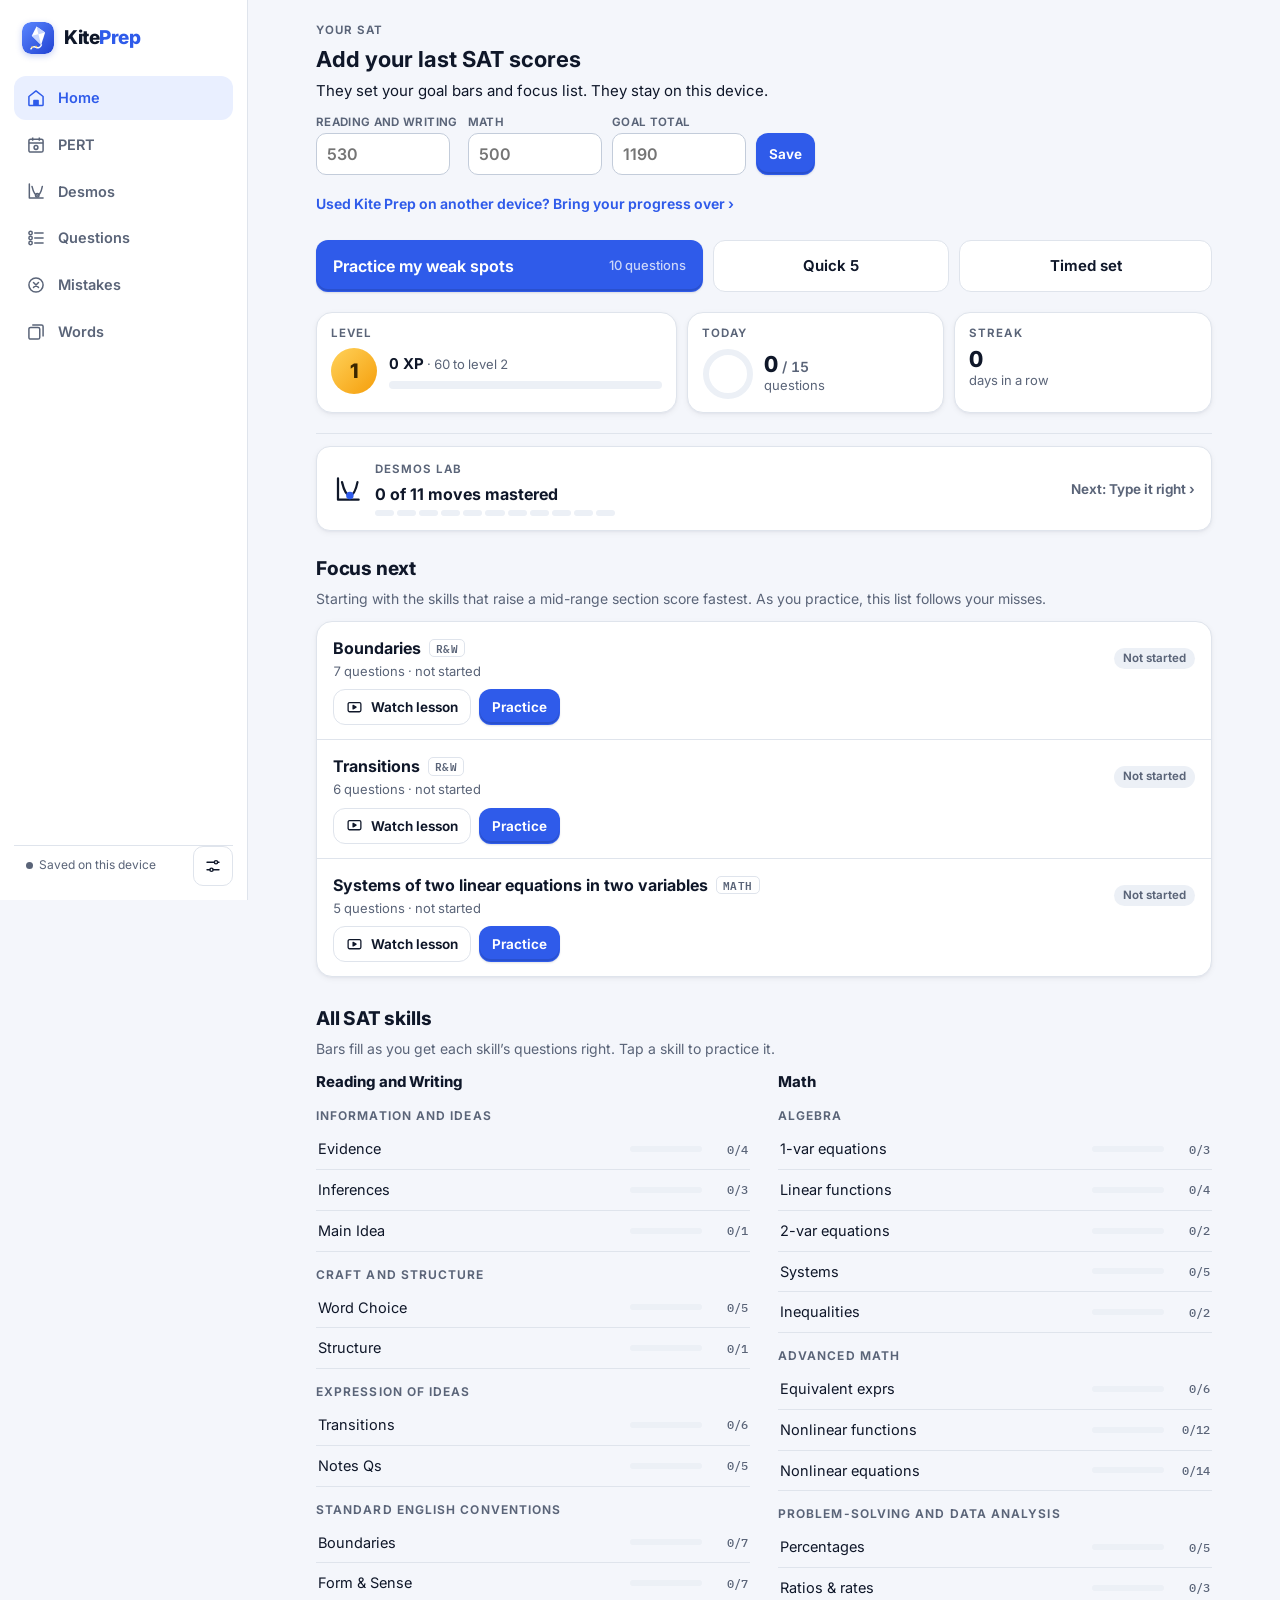
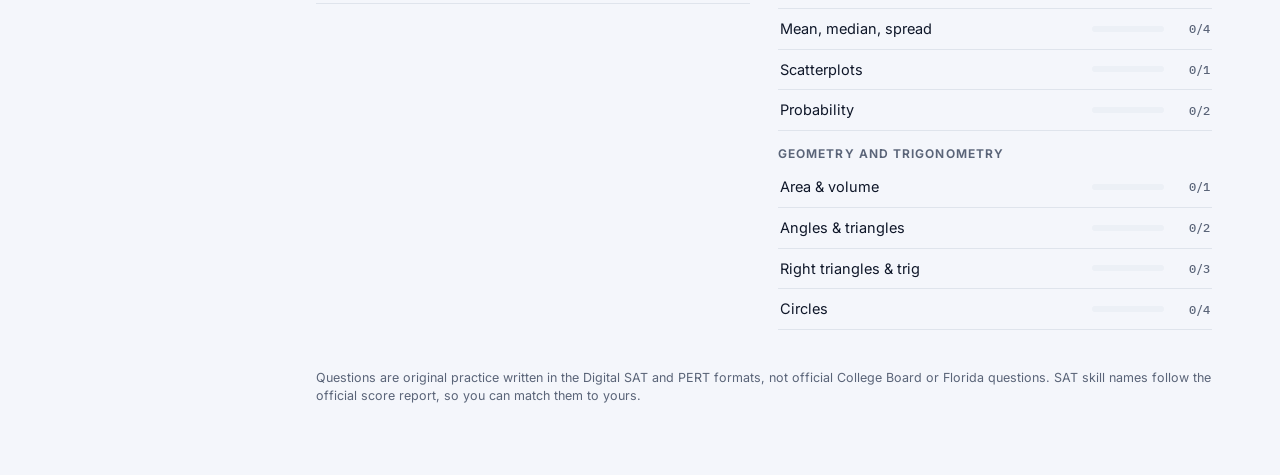
==== index.html @ 5e6be207 "Add Kite Prep phone app Installable web app (PWA) for SAT and PERT practice: Bluebook-style question" ====
<!doctype html>
<html lang="en">
<head>
<meta charset="utf-8">
<meta name="viewport" content="width=device-width, initial-scale=1, viewport-fit=cover">
<meta name="description" content="SAT and PERT practice with a Desmos Lab, animated math videos, and Bluebook-style questions.">
<meta name="theme-color" content="#FFFFFF" media="(prefers-color-scheme: light)">
<meta name="theme-color" content="#131A2B" media="(prefers-color-scheme: dark)">
<meta name="apple-mobile-web-app-capable" content="yes">
<meta name="mobile-web-app-capable" content="yes">
<meta name="apple-mobile-web-app-status-bar-style" content="default">
<meta name="apple-mobile-web-app-title" content="Kite Prep">
<meta name="application-name" content="Kite Prep">
<link rel="manifest" href="manifest.webmanifest">
<link rel="icon" href="icons/favicon.svg" type="image/svg+xml">
<link rel="icon" href="icons/icon-192.png" sizes="192x192" type="image/png">
<link rel="apple-touch-icon" href="icons/apple-touch-icon.png">
<title>Kite Prep</title>
<link rel="preconnect" href="https://fonts.googleapis.com">
<link rel="preconnect" href="https://fonts.gstatic.com" crossorigin>
<link rel="stylesheet" href="https://fonts.googleapis.com/css2?family=Inter:wght@400..800&family=IBM+Plex+Mono:wght@400;500;600&family=Source+Serif+4:ital,opsz,wght@0,8..60,400..700;1,8..60,400..600&display=swap">
<style>
/* Layout: one column under a sticky bar; tabs dock to the bottom on phones and move into the bar on wide screens.
   Practice opens as a focused sheet; on wide screens reading passages split passage | question like the real tests.
   Motion: anything inside a .play container animates once, in document order (JS numbers the pieces). */
:root{
  --bg:#F4F6FB; --surface:#FFFFFF; --sunken:#ECF0F6; --ink:#0F1729; --muted:#5A6478; --rule:#DFE4EC;
  --brand:#2F5BEA; --brand-2:#1F44C9; --brand-soft:#E9EFFF; --brand-ink:#FFFFFF; --edge:#C3CCDA;
  --pencil:#2F5BEA; --pencil-soft:#E9EFFF; --pencil-ink:#1F44C9;
  --btn:#2F5BEA; --btn-ink:#FFFFFF; --mark:#2F5BEA; --mark-ink:#FFFFFF;
  --good:#12805A; --good-soft:#E1F4EC; --bad:#C2382F; --bad-soft:#FCE8E6; --warn:#A35F00; --warn-soft:#FCF0DA;
  --focus:#2F5BEA; --scrim:rgba(10,15,30,.46); --on-bad:#FFFFFF;
  --hi:#FFE27A; --ca:#2F5BEA; --cb:#A23BC4; --shadow:rgba(16,24,40,.08); --card-sh:0 1px 2px rgba(16,24,40,.04),0 2px 6px rgba(16,24,40,.05);
  --f-ui:'Inter', system-ui, -apple-system, 'Segoe UI', Roboto, sans-serif;
  --f-read:'Source Serif 4', Georgia, 'Times New Roman', serif;
  --f-mono:'IBM Plex Mono', ui-monospace, SFMono-Regular, Menlo, Consolas, monospace;
  --r:10px; --rs:1; --gap:.42s; --lead:.15s;
}
@media (prefers-color-scheme: dark){ :root:not([data-theme="light"]){
  --bg:#0B1020; --surface:#131A2B; --sunken:#1B2337; --ink:#E9EDF6; --muted:#9AA4BA; --rule:#28324A;
  --brand:#7092FF; --brand-2:#9DB4FF; --brand-soft:#1C2850; --brand-ink:#0B1020; --edge:#3A4663;
  --pencil:#7092FF; --pencil-soft:#1C2850; --pencil-ink:#A9BDFF;
  --btn:#7092FF; --btn-ink:#0B1020; --mark:#7092FF; --mark-ink:#0B1020;
  --good:#3FC48E; --good-soft:#11291F; --bad:#F2766D; --bad-soft:#3A1A1A; --warn:#EBB04E; --warn-soft:#32260F;
  --focus:#9DB4FF; --scrim:rgba(0,0,0,.6); --on-bad:#0B1020;
  --hi:#5B4A12; --ca:#7092FF; --cb:#D99BF0; --shadow:rgba(0,0,0,.35); --card-sh:0 1px 2px rgba(0,0,0,.3); color-scheme:dark } }
:root[data-theme="dark"]{
  --bg:#0B1020; --surface:#131A2B; --sunken:#1B2337; --ink:#E9EDF6; --muted:#9AA4BA; --rule:#28324A;
  --brand:#7092FF; --brand-2:#9DB4FF; --brand-soft:#1C2850; --brand-ink:#0B1020; --edge:#3A4663;
  --pencil:#7092FF; --pencil-soft:#1C2850; --pencil-ink:#A9BDFF;
  --btn:#7092FF; --btn-ink:#0B1020; --mark:#7092FF; --mark-ink:#0B1020;
  --good:#3FC48E; --good-soft:#11291F; --bad:#F2766D; --bad-soft:#3A1A1A; --warn:#EBB04E; --warn-soft:#32260F;
  --focus:#9DB4FF; --scrim:rgba(0,0,0,.6); --on-bad:#0B1020;
  --hi:#5B4A12; --ca:#7092FF; --cb:#D99BF0; --shadow:rgba(0,0,0,.35); --card-sh:0 1px 2px rgba(0,0,0,.3); color-scheme:dark }
:root[data-size="lg"]{ --rs:1.14 }

*{box-sizing:border-box}
body{margin:0;background:var(--bg);color:var(--ink);font-family:var(--f-ui);font-size:15px;line-height:1.5;-webkit-font-smoothing:antialiased}
body::before{content:"";position:fixed;inset:0 0 auto;height:env(safe-area-inset-top,0px);z-index:40;background:var(--bg)}
body.prac::before{background:var(--surface)}
button,input,select{font:inherit;color:inherit}
a{color:inherit}
:focus-visible{outline:2px solid var(--focus);outline-offset:2px;border-radius:6px}
h1,h2,h3{text-wrap:balance;margin:0}
h3.sm{font-size:15px;font-weight:750;margin-bottom:6px}
.wrap{max-width:46rem;margin:0 auto;padding-left:max(16px,env(safe-area-inset-left,0px));padding-right:max(16px,env(safe-area-inset-right,0px))}
@media (min-width:860px){.wrap{max-width:58rem}}
.wrap.wide{max-width:72rem}
.eyebrow{font-size:11.5px;letter-spacing:.09em;text-transform:uppercase;color:var(--muted);font-weight:650}
.muted{color:var(--muted)}
.mono{font-family:var(--f-mono)}

/* ---------- motion system */
@keyframes rise{from{opacity:0;transform:translateY(10px)}}
@keyframes sweep{from{background-size:0% 62%}}
@keyframes uline{from{background-size:0% 3px}}
@keyframes dimout{from{opacity:1}}
@keyframes drawx{from{transform:scaleX(0)}}
@keyframes pop{0%{opacity:0;transform:scale(.3)}70%{opacity:1;transform:scale(1.12)}100%{transform:scale(1)}}
@keyframes draw{from{stroke-dashoffset:1}}
@keyframes fadein{from{opacity:0}}
@keyframes slideR{from{opacity:0;transform:translateX(28px)}}
@keyframes slideL{from{opacity:0;transform:translateX(-28px)}}
@keyframes shake{0%,100%{transform:none}20%{transform:translateX(-7px)}40%{transform:translateX(6px)}60%{transform:translateX(-4px)}80%{transform:translateX(3px)}}
@keyframes fly{0%{opacity:1;transform:rotate(var(--a)) translateX(4px) scale(1)}100%{opacity:0;transform:rotate(var(--a)) translateX(var(--d)) scale(.4)}}
@keyframes floatup{0%{opacity:0;transform:translateY(6px)}20%{opacity:1}100%{opacity:0;transform:translateY(-34px)}}
@keyframes pulse{0%,100%{box-shadow:0 0 0 0 var(--pencil)}50%{box-shadow:0 0 0 4px transparent}}
@keyframes breathe{0%,100%{transform:scale(.62)}50%{transform:scale(1)}}
@keyframes inout{0%,45%{opacity:1}50%,95%{opacity:0}100%{opacity:1}}
@keyframes outin{0%,45%{opacity:0}50%,95%{opacity:1}100%{opacity:0}}
@keyframes ringfill{from{stroke-dashoffset:var(--full)}}
@keyframes barfill{from{transform:scaleX(0)}}
.play .a{animation-duration:.5s;animation-fill-mode:both;animation-timing-function:cubic-bezier(.2,.8,.2,1);animation-delay:calc(var(--i,0) * var(--gap) + var(--lead))}
.play :is(mark,.cap b).a{animation-name:sweep;animation-duration:.55s}
.play :is(.k,.ln,.eql,.cap,.ann,.chip,.arr).a{animation-name:rise}
.play s.a{animation-name:dimout}
.play s.a::after{animation:drawx .4s cubic-bezier(.4,0,.2,1) both;animation-delay:inherit}
.play :is(ins,.pop,.bx,.bo).a{animation-name:pop;animation-timing-function:cubic-bezier(.2,1.4,.4,1)}
.play :is(.ua,.ub).a{animation-name:uline}
.play :is(.ua,.ub).a::after{animation:fadein .35s both;animation-delay:calc(var(--i,0) * var(--gap) + var(--lead) + .35s)}
.play .draw.a{animation-name:draw;animation-duration:.9s;animation-timing-function:ease-in-out}
:root[data-motion="off"] *, :root[data-motion="off"] *::before, :root[data-motion="off"] *::after{animation:none!important;transition:none!important}
@media (prefers-reduced-motion: reduce){:root:not([data-motion="on"]) *, :root:not([data-motion="on"]) *::before, :root:not([data-motion="on"]) *::after{animation:none!important;transition:none!important}}

/* ---------- animated marks (static = final state) */
mark{color:inherit;background:linear-gradient(var(--hi),var(--hi)) 0 85%/100% 62% no-repeat;padding:0 .08em;border-radius:2px}
.cap b{font-weight:650;background:linear-gradient(var(--hi),var(--hi)) 0 85%/100% 62% no-repeat}
s{text-decoration:none;position:relative;opacity:.5;display:inline-block}
s::after{content:"";position:absolute;left:-2px;right:-2px;top:52%;height:2.5px;background:var(--bad);border-radius:2px;transform-origin:left center}
ins{text-decoration:none;display:inline-block;background:var(--pencil-soft);color:var(--pencil-ink);border-radius:5px;padding:0 .18em;font-weight:650}
.ua,.ub{position:relative;background:linear-gradient(var(--ca),var(--ca)) 0 100%/100% 3px no-repeat;padding-bottom:2px}
.ub{background-image:linear-gradient(var(--cb),var(--cb))}
.ua[data-l]::after,.ub[data-l]::after{content:attr(data-l);position:absolute;left:0;top:100%;margin-top:4px;font:650 10.5px/1 var(--f-ui);letter-spacing:.06em;text-transform:uppercase;color:var(--ca);white-space:nowrap}
.ub[data-l]::after{color:var(--cb)}
.bx,.bo{display:inline-flex;align-items:center;gap:6px;padding:4px 11px;border-radius:999px;font:650 13.5px/1.2 var(--f-ui);background:var(--bad-soft);color:var(--bad)}
.bo{background:var(--good-soft);color:var(--good)}
.bx::before{content:"\2715";font-size:11px}
.bo::before{content:"\2713";font-size:12px}
.chip{display:inline-flex;align-items:center;padding:6px 12px;border-radius:999px;border:1.5px solid var(--rule);background:var(--surface);font:650 14px/1.2 var(--f-ui)}
.chip.hot{background:var(--pencil);border-color:var(--pencil);color:#15171C}
.arr{display:inline-block;color:var(--muted);font-weight:700}
.k{display:block}
span.k{display:inline-block}
.pop{transform-box:fill-box;transform-origin:center}
.draw{stroke-dasharray:1;stroke-dashoffset:0;fill:none}

/* ---------- bar + tabs */
.bar{position:sticky;top:env(safe-area-inset-top,0px);z-index:20;background:var(--bg);border-bottom:1px solid var(--rule)}
.bar .wrap{display:flex;align-items:center;gap:10px;height:56px}
.brand{display:flex;align-items:center;gap:9px;background:none;border:0;padding:0;cursor:pointer;font-weight:750;font-stretch:115%;font-size:16.5px;letter-spacing:-.01em;white-space:nowrap}
.brand svg{width:30px;height:16px;flex:0 0 auto}
.sync{margin-left:auto;display:flex;align-items:center;gap:6px;font-size:12px;color:var(--muted);white-space:nowrap;min-width:0;overflow:hidden;text-overflow:ellipsis}
.sync i{width:7px;height:7px;border-radius:50%;background:var(--muted);flex:0 0 auto}
.sync.db i{background:var(--good)}
@media (max-width:420px){.sync .sl{display:none}}
.gear{flex:0 0 auto}
.tabs{position:fixed;left:0;right:0;bottom:0;z-index:25;display:flex;background:var(--surface);border-top:1px solid var(--rule);
  padding:6px max(6px,env(safe-area-inset-right,0px)) calc(6px + env(safe-area-inset-bottom,0px)) max(6px,env(safe-area-inset-left,0px))}
.tab{flex:1;display:flex;flex-direction:column;align-items:center;gap:2px;background:none;border:0;padding:6px 2px;border-radius:9px;font-size:11px;font-weight:650;color:var(--muted);cursor:pointer;position:relative;min-width:0}
.tab svg{width:22px;height:22px}
.tab[aria-current="page"]{color:var(--ink)}
.tab[aria-current="page"] .hl{fill:var(--pencil);stroke:var(--pencil)}
.badge{position:absolute;top:1px;left:calc(50% + 5px);min-width:18px;height:18px;padding:0 5px;border-radius:9px;background:var(--bad);color:var(--on-bad);font:600 11px/18px var(--f-mono);text-align:center}
.badge.p{background:var(--pencil);color:#15171C}
main{padding-bottom:calc(92px + env(safe-area-inset-bottom,0px))}
main.fresh{animation:fadein .25s ease-out}
@media (min-width:900px){
  .tabs{position:static;background:none;border:0;padding:0;margin-left:18px;gap:2px}
  .tab{flex:0 0 auto;flex-direction:row;font-size:14px;padding:7px 11px;gap:7px}
  .tab svg{width:18px;height:18px}
  .tab[aria-current="page"]{background:var(--sunken)}
  .badge{position:static;margin-left:2px}
  main{padding-bottom:56px}
}

/* ---------- buttons, pills */
.btn{display:inline-flex;align-items:center;justify-content:center;gap:8px;min-height:44px;padding:10px 16px;border-radius:var(--r);border:1px solid var(--rule);background:var(--surface);color:var(--ink);font-weight:650;cursor:pointer;text-decoration:none;white-space:nowrap;transition:transform .12s}
.btn:active:not(:disabled){transform:scale(.97)}
.btn.primary{background:var(--btn);color:var(--btn-ink);border-color:transparent}
.btn.ghost{background:transparent}
.btn.small{min-height:36px;padding:6px 12px;font-size:13.5px}
.btn:disabled{opacity:.45;cursor:not-allowed}
.btn .sub{font-weight:500;opacity:.75;font-size:13px}
.btn svg{width:17px;height:17px}
.linkbtn{background:none;border:0;padding:4px 0;color:var(--ink);text-decoration:underline;text-underline-offset:3px;cursor:pointer;font-weight:600;font-size:13.5px}
.pill{display:inline-flex;align-items:center;font-size:11.5px;font-weight:650;padding:2px 9px;border-radius:999px;white-space:nowrap;background:var(--sunken);color:var(--muted)}
.pill.good{background:var(--good-soft);color:var(--good)}
.pill.warn{background:var(--warn-soft);color:var(--warn)}
.pill.bad{background:var(--bad-soft);color:var(--bad)}
.pill.ai{background:var(--pencil-soft);color:var(--pencil-ink)}
.sec{font:600 10.5px/1 var(--f-mono);letter-spacing:.04em;padding:3px 6px;border-radius:5px;border:1px solid var(--rule);color:var(--muted);white-space:nowrap}
.lvm{display:inline-flex;gap:2px;align-items:flex-end;height:12px}
.lvm i{display:block;width:4px;border-radius:1px;background:var(--rule)}
.lvm i:nth-child(1){height:5px}.lvm i:nth-child(2){height:8px}.lvm i:nth-child(3){height:12px}
.lvm.E i:nth-child(1),.lvm.M i:nth-child(-n+2),.lvm.H i{background:var(--ink)}
.iconbtn{display:inline-flex;align-items:center;justify-content:center;gap:6px;min-width:40px;min-height:40px;padding:6px 10px;border-radius:9px;border:1px solid var(--rule);background:var(--surface);cursor:pointer;font-weight:650;font-size:13.5px;color:var(--ink)}
.iconbtn svg{width:18px;height:18px}
.iconbtn:disabled{opacity:.4;cursor:not-allowed}
.iconbtn[aria-pressed="true"]{background:var(--pencil-soft);border-color:var(--pencil);color:var(--pencil-ink)}

/* ---------- home */
.pbanner{display:grid;grid-template-columns:minmax(0,1fr) auto;gap:2px 14px;align-items:center;width:100%;margin-top:16px;padding:14px 16px;border-radius:14px;border:0;background:var(--ink);color:var(--bg);text-align:left;cursor:pointer}
.pbanner .pb-k{font-size:12px;letter-spacing:.07em;text-transform:uppercase;font-weight:650;opacity:.8}
.pbanner .pb-t{font-size:22px;font-weight:800;font-stretch:118%;letter-spacing:-.01em}
.pbanner .pb-go{grid-row:1 / span 2;grid-column:2;background:var(--pencil);color:#15171C;border-radius:10px;padding:10px 14px;font-weight:700;white-space:nowrap}
@media (max-width:420px){.pbanner .pb-go{padding:8px 10px;font-size:13.5px}}
.hero{display:grid;grid-template-columns:auto 1fr;gap:18px 32px;align-items:end;padding-block:22px 18px}
.big{font-size:68px;line-height:.86;font-weight:800;font-stretch:125%;letter-spacing:-.035em;font-variant-numeric:tabular-nums}
.goal{margin-top:8px;font-size:13.5px;color:var(--muted)}
.scales{display:grid;gap:12px;min-width:0}
.srow2{display:grid;grid-template-columns:minmax(0,1fr) auto;gap:4px 10px;align-items:baseline;font-size:13.5px}
.srow2 b{font-variant-numeric:tabular-nums;font-family:var(--f-mono);font-weight:600}
.track{grid-column:1 / -1;position:relative;height:10px;background:var(--sunken);border-radius:5px}
.track .fillbar{position:absolute;left:0;top:0;bottom:0;background:var(--ink);border-radius:5px;transform-origin:left}
.track .gt{position:absolute;top:-5px;bottom:-5px;width:3px;margin-left:-1.5px;background:var(--pencil);border-radius:2px}
.axis{grid-column:1 / -1;display:flex;justify-content:space-between;font:500 10.5px var(--f-mono);color:var(--muted)}
.legend{display:flex;gap:14px;font-size:12px;color:var(--muted);flex-wrap:wrap}
.legend span{display:inline-flex;align-items:center;gap:6px}
.legend i{display:inline-block;width:12px;height:6px;border-radius:3px;background:var(--ink)}
.legend i.g{width:3px;height:12px;background:var(--pencil)}
@media (max-width:600px){.hero{grid-template-columns:1fr}.big{font-size:60px}}
.cta{display:flex;gap:10px;flex-wrap:wrap;padding-block:4px 6px}
.cta .btn.primary{flex:1 1 15rem;min-height:52px;font-size:16px;justify-content:space-between}
.cta .btn:not(.primary){flex:1 1 auto;min-height:52px}
.prog{display:grid;grid-template-columns:1.4fr 1fr 1fr;gap:10px;margin-top:14px;padding-bottom:20px;border-bottom:1px solid var(--rule)}
@media (max-width:560px){.prog{grid-template-columns:1fr 1fr}.prog .lvcard{grid-column:1 / -1}}
.pcard{background:var(--surface);border:1px solid var(--rule);border-radius:14px;padding:12px 14px;min-width:0}
.pcard .eyebrow{display:block;margin-bottom:6px}
.lvrow{display:flex;align-items:center;gap:12px}
.lvbadge{width:46px;height:46px;border-radius:50%;background:var(--pencil);color:#15171C;display:grid;place-items:center;font:800 20px var(--f-ui);font-stretch:118%;flex:0 0 auto}
.lvbar{height:8px;border-radius:4px;background:var(--sunken);overflow:hidden;margin-top:6px}
.lvbar i{display:block;height:100%;background:var(--ink);border-radius:4px;transform-origin:left}
.lvbar.play i{animation:barfill .9s cubic-bezier(.2,.8,.2,1) both .1s}
.lvtxt{font-size:13px;color:var(--muted);font-variant-numeric:tabular-nums}
.lvtxt b{color:var(--ink);font-size:15px}
.ringrow{display:flex;align-items:center;gap:10px}
.ring{width:52px;height:52px;flex:0 0 auto;transform:rotate(-90deg)}
.ring circle{fill:none;stroke-width:6}
.ring .bgc{stroke:var(--sunken)}
.ring .fgc{stroke:var(--good);stroke-linecap:round}
.ring.play .fgc{animation:ringfill 1s cubic-bezier(.2,.8,.2,1) both .15s}
.bigsm{font-size:22px;font-weight:800;font-stretch:115%;font-variant-numeric:tabular-nums;line-height:1.05}
.section{padding-block:24px 4px}
.section > h2{font-size:19px;font-weight:750;font-stretch:110%;letter-spacing:-.01em;margin-bottom:4px}
.section > .lede{color:var(--muted);font-size:14px;margin:0 0 12px}
.focus{list-style:none;margin:0;padding:0;background:var(--surface);border:1px solid var(--rule);border-radius:14px}
.frow{display:grid;grid-template-columns:minmax(0,1fr) auto;gap:8px 12px;align-items:center;padding:14px 16px}
.frow + .frow{border-top:1px solid var(--rule)}
.fname{font-weight:700;font-size:16px;display:flex;align-items:center;gap:8px;flex-wrap:wrap}
.fsub{font-size:13px;color:var(--muted);margin-top:2px;font-variant-numeric:tabular-nums}
.fact{display:flex;gap:8px;grid-column:1 / -1}
.fact .btn{flex:1}
@media (min-width:600px){.fact{grid-column:auto}.fact .btn{flex:0 0 auto}}
.skillmap{display:grid;gap:22px;grid-template-columns:1fr}
@media (min-width:760px){.skillmap{grid-template-columns:1fr 1fr;gap:28px}}
.skillmap h3{font-size:12px;letter-spacing:.09em;text-transform:uppercase;color:var(--muted);font-weight:650;margin:14px 0 4px}
.skillmap h3:first-child{margin-top:0}
.skillmap h3.sm{font-size:15px;letter-spacing:0;text-transform:none;color:var(--ink);font-weight:750;margin-bottom:6px}
.sbtn{display:grid;grid-template-columns:minmax(0,1fr) 72px 36px;gap:10px;align-items:center;width:100%;background:none;border:0;border-bottom:1px solid var(--rule);padding:9px 2px;text-align:left;cursor:pointer;font-size:14.5px}
.sbtn:hover .sname{text-decoration:underline;text-underline-offset:3px}
.sname{min-width:0;overflow:hidden;text-overflow:ellipsis;white-space:nowrap}
.sbar{height:6px;border-radius:3px;background:var(--sunken);position:relative;overflow:hidden}
.sbar i{position:absolute;inset:0 auto 0 0;background:var(--muted);border-radius:3px}
.sbar.good i{background:var(--good)}.sbar.warn i{background:var(--warn)}.sbar.bad i{background:var(--bad)}
.snum{font:500 12px var(--f-mono);color:var(--muted);text-align:right}
.foot{color:var(--muted);font-size:12.5px;padding-block:22px 0}

/* ---------- PERT view */
.phero{padding-block:22px 8px;display:grid;gap:4px}
.phero .when{display:flex;align-items:baseline;gap:12px;flex-wrap:wrap}
.phero .day{font-size:48px;line-height:.95;font-weight:800;font-stretch:122%;letter-spacing:-.03em}
@media (max-width:420px){.phero .day{font-size:38px}}
.cd{display:inline-flex;align-items:center;gap:6px;padding:5px 12px;border-radius:999px;background:var(--pencil);color:#15171C;font-weight:750;font-size:15px}
.cd.play{animation:pop .5s cubic-bezier(.2,1.4,.4,1) both .1s}
.place{color:var(--muted);font-size:14.5px}
.alert{margin-top:12px;padding:11px 14px;border-radius:12px;background:var(--warn-soft);color:var(--ink);font-size:14px}
.alert b{color:var(--warn)}
.tcard{background:var(--surface);border:1px solid var(--rule);border-radius:14px;padding:6px 16px}
.trow{display:grid;grid-template-columns:5.5rem minmax(0,1fr);gap:4px 14px;padding:12px 0}
.trow + .trow{border-top:1px solid var(--rule)}
.trow h3{font-size:15px;font-weight:750}
.tgoal{font:700 22px/1 var(--f-ui);font-stretch:115%;margin-top:4px;font-variant-numeric:tabular-nums}
.tgoal small{font:500 12px var(--f-ui);color:var(--muted);display:block;margin-top:4px;font-stretch:100%}
.ptrack{position:relative;height:44px;margin:2px 0 0}
.ptrack .ln0{position:absolute;left:0;right:0;top:17px;height:6px;border-radius:3px;background:var(--sunken)}
.ptrack .tk{position:absolute;top:12px;width:2px;height:16px;margin-left:-1px;background:var(--muted)}
.ptrack .tk.goal{background:var(--pencil);width:4px;margin-left:-2px;top:8px;height:24px;border-radius:2px}
.ptrack .tl{position:absolute;top:30px;font:600 10.5px var(--f-mono);color:var(--muted);transform:translateX(-50%);white-space:nowrap}
.ptrack .tl.top{top:-6px;color:var(--ink);font-weight:700}
.ptrack .tl.end{transform:none}
.tnote{font-size:13.5px;color:var(--muted);margin:6px 0 0}
.tnote b{color:var(--ink)}
.starts{display:grid;grid-template-columns:repeat(2,minmax(0,1fr));gap:10px}
@media (min-width:700px){.starts{grid-template-columns:repeat(4,minmax(0,1fr))}}
.sbig{display:grid;gap:4px;align-content:start;text-align:left;padding:14px;border-radius:14px;border:1px solid var(--rule);background:var(--surface);cursor:pointer;min-height:96px;color:var(--ink)}
.sbig b{font-size:16px}
.sbig span{font-size:13px;color:var(--muted)}
.sbig.hot{background:var(--ink);color:var(--bg);border-color:var(--ink)}
.sbig.hot span{color:var(--bg);opacity:.75}
.sbig svg{width:22px;height:22px}
.facts{list-style:none;margin:0;padding:0;background:var(--surface);border:1px solid var(--rule);border-radius:14px}
.facts li{display:grid;grid-template-columns:6.2rem minmax(0,1fr);gap:4px 12px;padding:11px 16px;font-size:14.5px}
.facts li + li{border-top:1px solid var(--rule)}
.facts .fk{font-weight:700;font-size:13px;letter-spacing:.02em}
@media (max-width:460px){.facts li{grid-template-columns:1fr}}
.checks{list-style:none;margin:0;padding:0;display:grid;gap:8px}
.chk{display:flex;align-items:center;gap:12px;width:100%;padding:12px 14px;border-radius:12px;border:1px solid var(--rule);background:var(--surface);cursor:pointer;text-align:left;font-size:15px;color:var(--ink)}
.chk .bx2{width:24px;height:24px;border-radius:7px;border:2px solid var(--muted);display:grid;place-items:center;flex:0 0 auto;transition:background .15s,border-color .15s;font-weight:800}
.chk[aria-pressed="true"] .bx2{background:var(--good);border-color:var(--good);color:var(--surface)}
.chk[aria-pressed="true"] .ctx{color:var(--muted);text-decoration:line-through}
.chk.just .bx2{animation:pop .4s cubic-bezier(.2,1.4,.4,1)}
.srcs{font-size:12.5px;color:var(--muted);padding-top:14px}
.srcs a{color:var(--ink)}

/* ---------- bank / mistakes */
.ptitle{padding-block:22px 6px}
.ptitle h1{font-size:28px;font-weight:800;font-stretch:118%;letter-spacing:-.02em}
.ptitle p{margin:6px 0 0;color:var(--muted);font-size:14px}
.seg{display:inline-flex;background:var(--sunken);border-radius:10px;padding:3px;gap:2px;margin-top:12px;max-width:100%;overflow-x:auto}
.seg button{border:0;background:none;padding:7px 12px;border-radius:8px;font-weight:650;font-size:13.5px;color:var(--muted);cursor:pointer;white-space:nowrap}
.seg button[aria-pressed="true"]{background:var(--surface);color:var(--ink);box-shadow:0 1px 2px rgba(0,0,0,.08)}
.segrow{display:flex;gap:10px;flex-wrap:wrap;align-items:center}
.filters{display:grid;grid-template-columns:repeat(3,minmax(0,1fr));gap:8px;margin-top:12px}
@media (max-width:560px){.filters{grid-template-columns:1fr 1fr}.filters .f-skill{grid-column:1 / -1}}
.filters label{display:grid;gap:4px;font-size:11.5px;font-weight:650;color:var(--muted);letter-spacing:.04em;text-transform:uppercase;min-width:0}
.filters select{width:100%;min-height:42px;border:1px solid var(--rule);border-radius:var(--r);background:var(--surface);padding:8px 10px;font-size:14.5px;text-transform:none;letter-spacing:0;color:var(--ink);font-weight:500}
.listhead{display:flex;align-items:center;justify-content:space-between;gap:10px;padding-block:16px 8px;flex-wrap:wrap}
.listhead span{font-size:13.5px;color:var(--muted)}
.qlist{list-style:none;margin:0;padding:0;border-top:1px solid var(--rule)}
.qrow{display:grid;grid-template-columns:22px minmax(0,1fr) auto;gap:12px;align-items:center;width:100%;padding:12px 2px;border:0;border-bottom:1px solid var(--rule);background:none;text-align:left;cursor:pointer}
.qrow:hover .qname{text-decoration:underline;text-underline-offset:3px}
.qname{display:block;font-family:var(--f-read);font-size:15px;line-height:1.35;min-width:0;overflow:hidden;text-overflow:ellipsis;white-space:nowrap}
.qname .fr{font-size:.8em}
.qmeta{display:flex;gap:8px;align-items:center;font:500 11.5px var(--f-mono);color:var(--muted);margin-top:2px}
.qright{display:flex;gap:10px;align-items:center}
.st{width:20px;height:20px;border-radius:50%;border:1.5px solid var(--rule);display:grid;place-items:center;font-size:11px;font-weight:800}
.st.ok{background:var(--good);border-color:var(--good);color:var(--surface)}
.st.no{background:var(--bad);border-color:var(--bad);color:var(--surface)}
.flagdot{color:var(--pencil-ink)}
.mgroup{padding-block:18px 4px}
.mgroup header{display:flex;align-items:center;gap:10px;justify-content:space-between;flex-wrap:wrap;margin-bottom:8px}
.mgroup h2{font-size:17px;font-weight:750;display:flex;gap:8px;align-items:center;flex-wrap:wrap}
.mgroup .acts{display:flex;gap:8px;flex-wrap:wrap}
.empty{margin-top:22px;padding:28px 20px;border:1px dashed var(--rule);border-radius:14px;text-align:center;color:var(--muted)}
.empty b{display:block;color:var(--ink);font-size:17px;margin-bottom:6px}

/* ---------- words */
.wbar{display:flex;align-items:center;justify-content:space-between;gap:10px;flex-wrap:wrap;margin-top:12px}
.flash3d{perspective:1200px;margin-top:14px}
.flash3d.play{animation:slideR .35s cubic-bezier(.2,.8,.2,1) both}
.flash{display:block;position:relative;width:100%;min-height:260px;border:0;padding:0;background:none;cursor:pointer;transform-style:preserve-3d;transition:transform .5s cubic-bezier(.3,.7,.2,1);color:var(--ink)}
.flash.flipped{transform:rotateY(180deg)}
.face{position:absolute;inset:0;display:grid;align-content:center;justify-items:center;gap:10px;padding:26px 20px;border:1px solid var(--rule);border-radius:16px;background:var(--surface);text-align:center;backface-visibility:hidden;-webkit-backface-visibility:hidden}
.face.back{transform:rotateY(180deg)}
.flash .w{font-size:42px;font-weight:800;font-stretch:118%;letter-spacing:-.025em;line-height:1}
.flash .pos{font:500 12px var(--f-mono);color:var(--muted);letter-spacing:.04em}
.flash .def{font-family:var(--f-read);font-size:calc(19px * var(--rs));line-height:1.45;max-width:30rem}
.flash .ex{font-family:var(--f-read);font-style:italic;color:var(--muted);font-size:calc(16px * var(--rs));max-width:30rem}
.flash .tap{font-size:12px;color:var(--muted)}
.wacts{display:grid;grid-template-columns:auto 1fr 1fr auto;gap:8px;margin-top:12px}
.wacts .btn{min-height:48px}

/* ---------- practice sheet */
.pbar{position:sticky;top:env(safe-area-inset-top,0px);z-index:20;background:var(--surface);border-bottom:1px solid var(--rule)}
.pbar .wrap{display:flex;align-items:center;gap:8px;height:54px}
.pbar .segwrap{height:auto;padding-bottom:8px;display:block}
.pcount{font-weight:750;font-variant-numeric:tabular-nums;white-space:nowrap}
.ptitle2{color:var(--muted);font-size:13px;white-space:nowrap;overflow:hidden;text-overflow:ellipsis;min-width:0;flex:1}
.timer{font:600 14px var(--f-mono);font-variant-numeric:tabular-nums}
.timer.low{color:var(--bad);border-color:var(--bad)}
.segs{display:flex;gap:3px}
.segs i{flex:1;height:5px;border-radius:3px;background:var(--sunken);transition:background .3s}
.segs i.ok{background:var(--good)}
.segs i.no{background:var(--bad)}
.segs i.ans{background:var(--ink)}
.segs i.cur{box-shadow:0 0 0 1.5px var(--ink) inset;background:var(--pencil)}
.segbar{height:5px;border-radius:3px;background:var(--sunken);overflow:hidden}
.segbar i{display:block;height:100%;background:var(--ink);transition:width .3s}
.combo{display:inline-flex;align-items:center;gap:5px;padding:4px 10px;border-radius:999px;background:var(--pencil);color:#15171C;font:750 12.5px var(--f-ui);white-space:nowrap}
.combo.play{animation:pop .45s cubic-bezier(.2,1.4,.4,1) both}
@media (max-width:420px){.combo{display:none}}
.ptags{display:flex;align-items:center;gap:8px;flex-wrap:wrap;padding-block:14px 0}
.ptags .skn{font-weight:700;font-size:14px}
.ptags .qidt{font:500 11.5px var(--f-mono);color:var(--muted)}
.ptags .tools{margin-left:auto;display:flex;gap:6px;flex-wrap:wrap}
.pbody{display:grid;gap:18px;padding-block:14px calc(120px + env(safe-area-inset-bottom,0px))}
.pbody > *{min-width:0}
.pbody.in-next{animation:slideR .32s cubic-bezier(.2,.8,.2,1) both}
.pbody.in-prev{animation:slideL .32s cubic-bezier(.2,.8,.2,1) both}
@media (min-width:1000px){
  .pbody.split{grid-template-columns:minmax(0,1fr) minmax(0,1fr);gap:0;align-items:start}
  .pbody.split .pcol{padding-right:30px;border-right:1px solid var(--rule);position:sticky;top:calc(80px + env(safe-area-inset-top,0px))}
  .pbody.split .qcol{padding-left:30px}
}
.ptools{display:flex;gap:6px;flex-wrap:wrap;margin-bottom:8px}
.pass{font-family:var(--f-read);font-size:calc(17.5px * var(--rs));line-height:1.62}
.pass p{margin:0 0 10px}
.pass .sn{border-radius:4px;transition:opacity .2s,background-color .2s;box-decoration-break:clone;-webkit-box-decoration-break:clone}
.pass.focus .sn{opacity:.3;cursor:pointer}
.pass.focus .sn.on,.pass .sn.say{opacity:1;background:var(--hi)}
.notes{margin:10px 0 0;padding-left:1.15em}
.notes li{margin:5px 0}
.blank,.blankk{display:inline-block;width:3.4em;border-bottom:2px solid var(--ink);vertical-align:-2px;margin:0 2px}
.stem{font-family:var(--f-read);font-size:calc(17.5px * var(--rs));line-height:1.55}
.stem b,.pass b{font-weight:650}
.fig{margin:10px 0 4px;max-width:440px}
.fig svg{width:100%;height:auto;display:block}
.fig .ax{stroke:var(--muted);stroke-width:1.2}
.fig .gd{stroke:var(--rule);stroke-width:1}
.fig .pt{fill:var(--ink)}
.fig .ln{stroke:var(--pencil);stroke-width:2.5}
.fig text{fill:var(--muted);font:500 11px var(--f-mono)}
.fig text.tt{font:600 12px var(--f-ui)}
.fig .plsvg,.fig .grsvg{max-width:250px}
.fig .nlsvg{max-width:320px}
.nlsvg,.plsvg,.grsvg{width:100%;height:auto;display:block}
.nl,.nt{stroke:var(--muted);stroke-width:1.5}
.na{fill:var(--muted)}
.ntx{fill:var(--muted);font:500 11px var(--f-mono)}
.nr{stroke:var(--ink);stroke-width:4;stroke-linecap:round}
.nra{fill:var(--ink)}
.nc{fill:var(--surface);stroke:var(--ink);stroke-width:2.5}
.nc.cl{fill:var(--ink)}
.pg{stroke:var(--rule);stroke-width:1}
.pa{stroke:var(--muted);stroke-width:1.5}
.ptx{fill:var(--muted);font:500 10px var(--f-mono)}
.ptl{fill:var(--muted);font:italic 600 13px var(--f-read)}
.pln{stroke:var(--ca);stroke-width:3;stroke-linecap:round}
.ppt{fill:var(--ca)}
.gs{fill:var(--ca);stroke:var(--surface);stroke-width:1}
.gu{fill:var(--surface);stroke:var(--rule);stroke-width:1}
.choices{display:grid;gap:10px;margin-top:16px}
.chrow{display:grid;grid-template-columns:minmax(0,1fr) 44px;gap:8px;align-items:stretch}
.chrow.done{grid-template-columns:minmax(0,1fr)}
.ch{display:flex;gap:12px;align-items:flex-start;width:100%;padding:12px 14px;border:1.5px solid var(--rule);border-radius:var(--r);background:var(--surface);cursor:pointer;text-align:left;font-family:var(--f-read);font-size:calc(16.5px * var(--rs));line-height:1.45;position:relative;transition:border-color .15s,background-color .2s;color:var(--ink)}
.ch:hover:not(:disabled){border-color:var(--muted)}
.ch:disabled{cursor:default}
.bub{flex:0 0 auto;width:28px;height:28px;margin-top:-1px;border-radius:50%;border:1.5px solid var(--ink);display:grid;place-items:center;font:700 13px var(--f-ui);position:relative;isolation:isolate}
.bub::before{content:"";position:absolute;inset:-1.5px;border-radius:50%;background:var(--mark);transform:scale(0);z-index:-1;transition:transform .18s cubic-bezier(.2,1.4,.4,1)}
.ct{min-width:0;padding-top:1px;flex:1}
.ct svg{display:block;max-width:100%;height:auto}
.ct .ntx{font-size:14px}
.ch.sel{border-color:var(--ink);box-shadow:inset 0 0 0 1px var(--ink)}
.ch.sel .bub{color:var(--mark-ink)}
.ch.sel .bub::before{transform:scale(1)}
.ch.ok{border-color:var(--good);background:var(--good-soft);box-shadow:none}
.ch.ok .bub{border-color:var(--good);color:var(--surface)}
.ch.ok .bub::before{background:var(--good);transform:scale(1)}
.ch.no{border-color:var(--bad);background:var(--bad-soft);box-shadow:none}
.ch.no .bub{border-color:var(--bad);color:var(--surface)}
.ch.no .bub::before{background:var(--bad);transform:scale(1)}
.ch.no.shake{animation:shake .45s ease-out}
.ch.ok.glow{animation:pulse 1s ease-out 2}
.ch.struck .ct{text-decoration:line-through;text-decoration-thickness:1.5px;opacity:.42}
.ch.struck .bub{opacity:.42}
.xbtn{border:1px solid var(--rule);border-radius:var(--r);background:var(--surface);cursor:pointer;color:var(--muted);font:700 13px var(--f-ui)}
.xbtn span{text-decoration:line-through;text-decoration-thickness:2px}
.xbtn[aria-pressed="true"]{background:var(--sunken);color:var(--ink);border-color:var(--muted)}
.burst{position:absolute;left:50%;top:50%;width:0;height:0;pointer-events:none;z-index:2}
.burst i{position:absolute;left:-4px;top:-4px;width:8px;height:8px;border-radius:2px;background:var(--pencil);animation:fly .75s cubic-bezier(.1,.7,.3,1) both}
.burst i:nth-child(3n){background:var(--good);border-radius:50%}
.burst i:nth-child(4n){background:var(--ca)}
.xpf{position:absolute;right:14px;top:-6px;font:800 14px var(--f-ui);color:var(--good);pointer-events:none;animation:floatup 1.4s ease-out both .15s}
.spr{display:grid;gap:6px;margin-top:16px;max-width:20rem}
.spr label{font-size:12px;font-weight:650;letter-spacing:.06em;text-transform:uppercase;color:var(--muted)}
.spr input{min-height:52px;border:1.5px solid var(--ink);border-radius:var(--r);background:var(--surface);padding:10px 14px;font:600 20px var(--f-mono)}
.spr input.ok{border-color:var(--good);background:var(--good-soft)}
.spr input.no{border-color:var(--bad);background:var(--bad-soft)}
.spr .hint{font-size:13px;color:var(--muted)}
.spr .prev{font-family:var(--f-read);font-size:18px;min-height:1.6em}
.verdict{position:relative;display:flex;align-items:center;gap:10px;margin-top:18px;padding:12px 14px;border-radius:var(--r);font-weight:700}
.verdict.ok{background:var(--good-soft);color:var(--good)}
.verdict.no{background:var(--bad-soft);color:var(--bad)}
.verdict.play{animation:rise .35s cubic-bezier(.2,.8,.2,1) both}
.verdict .vt{margin-left:auto;font:500 12.5px var(--f-mono);color:var(--muted)}
.locked{margin-top:18px;padding:12px 14px;border-radius:var(--r);background:var(--sunken);color:var(--muted);font-size:14px}

/* ---------- step-by-step explanation */
.xpl{margin-top:16px;padding-top:14px;border-top:1px solid var(--rule)}
.xhead{display:flex;align-items:center;gap:8px;flex-wrap:wrap}
.xhead h3{font-size:11.5px;letter-spacing:.09em;text-transform:uppercase;color:var(--muted);font-weight:650;margin-right:auto}
.xtools{display:flex;gap:6px;align-items:center;flex-wrap:wrap}
.steps{display:grid;gap:6px;margin-top:10px}
.stp{padding:12px 14px;border-radius:12px;border:1px solid var(--rule);background:var(--surface)}
.stp.old{border-color:transparent;background:transparent;padding:3px 14px;opacity:.55}
.stp.cur{border:1.5px solid var(--ink);box-shadow:0 8px 22px var(--shadow)}
.stp.all{background:transparent;border-color:transparent;padding:4px 2px}
.stp.trap.cur{border-color:var(--bad);background:var(--bad-soft);box-shadow:none}
.stp.trap.all{border-left:3px solid var(--bad);padding-left:12px;border-radius:0}
.stp.cur.play{animation:rise .35s cubic-bezier(.2,.8,.2,1) both}
.tg{display:inline-block;font:650 10.5px var(--f-ui);letter-spacing:.08em;text-transform:uppercase;color:var(--bad);margin-bottom:4px}
.ann{font:650 12px var(--f-ui);letter-spacing:.05em;text-transform:uppercase;color:var(--muted);margin-bottom:4px}
.ann .m{text-transform:none;letter-spacing:0;font-size:1.15em}
.eql{font-family:var(--f-read);font-size:calc(21px * var(--rs));line-height:1.55;overflow-x:auto;overflow-y:hidden}
.stp.old .eql{font-size:calc(16px * var(--rs))}
.cap{font-family:var(--f-read);font-size:calc(17px * var(--rs));line-height:1.6}
.stp.old .cap{font-size:calc(14.5px * var(--rs))}
.stp.old .ann{font-size:10.5px}
.xnav{display:flex;align-items:center;gap:10px;margin-top:10px;flex-wrap:wrap}
.stp,.xnav,.verdict,.pass .sn,#xpl{scroll-margin-top:96px;scroll-margin-bottom:104px}
.dots{display:flex;gap:5px}
.dots i{width:8px;height:8px;border-radius:50%;background:var(--rule);transition:background-color .2s}
.dots i.on{background:var(--ink)}
.xcnt{font:500 12.5px var(--f-mono);color:var(--muted);margin-right:auto}
.xnav .btn.primary{min-width:8.5rem}
.dz{margin-top:12px;background:var(--sunken);border-radius:var(--r);padding:10px 12px;font-size:14.5px;line-height:1.5}
.dz.play{animation:rise .4s both .1s}
.dz b{font-weight:700}
.more{display:flex;gap:8px;flex-wrap:wrap;margin-top:14px}
.genmsg{margin-top:10px;font-size:14px;color:var(--muted);display:flex;gap:10px;align-items:center;flex-wrap:wrap}
.tutor{margin-top:16px;padding:14px;border:1px solid var(--rule);border-radius:14px;background:var(--surface)}
.tutor h3{font-size:11.5px;letter-spacing:.09em;text-transform:uppercase;color:var(--muted);font-weight:650;margin-bottom:6px}
.tmsgs{display:grid;gap:10px;margin-bottom:10px}
.tm{font-size:calc(15px * var(--rs));line-height:1.55;padding:10px 12px;border-radius:12px;max-width:100%}
.tm.u{justify-self:end;background:var(--sunken);max-width:85%}
.tm.a{background:var(--pencil-soft);color:var(--ink)}
.tm.err{background:var(--bad-soft);color:var(--bad)}
.tchips{display:flex;gap:6px;flex-wrap:wrap;margin-bottom:10px}
.tchips button{border:1px solid var(--rule);background:var(--bg);border-radius:999px;padding:6px 12px;font-size:13px;font-weight:600;cursor:pointer}
.tform{display:flex;gap:8px}
.tform input{flex:1;min-width:0;min-height:44px;border:1px solid var(--rule);border-radius:var(--r);background:var(--bg);padding:8px 12px;font-size:15px}
.pfoot{position:fixed;left:0;right:0;bottom:0;z-index:20;background:var(--surface);border-top:1px solid var(--rule);
  padding:10px max(16px,env(safe-area-inset-right,0px)) calc(10px + env(safe-area-inset-bottom,0px)) max(16px,env(safe-area-inset-left,0px))}
.pfoot .in{max-width:72rem;margin:0 auto;display:flex;gap:10px;align-items:center}
.pfoot .grow{flex:1}
.pfoot .btn.primary{min-width:8.5rem}
.hintline{font-size:12.5px;color:var(--muted)}
@media (max-width:520px){.hintline{display:none}}

/* ---------- PERT-style calculator */
.calc{position:fixed;z-index:30;right:max(12px,env(safe-area-inset-right,0px));bottom:calc(76px + env(safe-area-inset-bottom,0px));width:236px;max-width:calc(100% - 24px);background:var(--surface);border:1px solid var(--rule);border-radius:14px;box-shadow:0 14px 40px var(--shadow);padding:10px}
.calc.play{animation:rise .25s both}
.calc header{display:flex;align-items:center;justify-content:space-between;font-size:12px;font-weight:650;color:var(--muted);margin-bottom:6px}
.calc .disp{font:600 26px/1.2 var(--f-mono);text-align:right;padding:6px 8px;border-radius:8px;background:var(--sunken);overflow:hidden;white-space:nowrap;font-variant-numeric:tabular-nums}
.calc .opl{font:500 11px var(--f-mono);color:var(--muted);text-align:right;height:16px;margin-top:2px;overflow:hidden;white-space:nowrap}
.calc .keys{display:grid;grid-template-columns:repeat(4,1fr);gap:6px;margin-top:6px}
.calc .keys button{min-height:40px;border-radius:9px;border:1px solid var(--rule);background:var(--bg);font:600 17px var(--f-ui);cursor:pointer;color:var(--ink)}
.calc .keys button.op{background:var(--sunken)}
.calc .keys button.eq{background:var(--btn);color:var(--btn-ink);border-color:transparent}
.calc .cnote{font-size:11.5px;color:var(--muted);margin:8px 2px 0;line-height:1.35}

/* ---------- math */
.m{font-family:var(--f-read)}
.m i{font-style:italic;padding-right:.02em}
.m .rel{margin:0 .3em}
.m .bin{margin:0 .22em}
.m sup,.m sub{font-size:.72em;line-height:0}
.m sup{vertical-align:.6em}
.m sub{vertical-align:-.25em}
.m mark{padding:0 .1em}
.m ins.mi{margin:0 .15em;font-weight:inherit}
.fr{display:inline-flex;flex-direction:column;vertical-align:middle;text-align:center;font-size:.88em;line-height:1.15;margin:0 .12em;white-space:nowrap}
.fn{border-bottom:1.2px solid currentColor;padding:0 .2em .06em}
.fd{padding:.06em .2em 0}
.rt{display:inline-flex;align-items:baseline;white-space:nowrap}
.rs{font-size:1.06em;margin-right:-.02em}
.rb{border-top:1.2px solid currentColor;padding:.04em .12em 0 .1em}
.ri{font-size:.62em;margin-right:-.42em;position:relative;top:-.62em}
.tx,.fnn{font-style:normal}
.fnn{margin-right:.2em}
.ov{text-decoration:overline}
.eqs{display:block;width:fit-content;margin:4px 0 14px;padding:6px 16px;border-left:3px solid var(--rule);font-size:18px;line-height:1.9}

/* ---------- tables */
.tw{overflow-x:auto;margin:12px 0}
.dt{border-collapse:collapse;font-family:var(--f-ui);font-size:14px;font-variant-numeric:tabular-nums}
.dt caption{caption-side:top;text-align:left;font-weight:650;font-size:13px;color:var(--muted);padding-bottom:6px}
.dt th,.dt td{border:1px solid var(--rule);padding:6px 12px;text-align:left}
.dt thead th{background:var(--sunken);font-weight:650}

/* ---------- dialogs */
.scrim{position:fixed;inset:0;z-index:50;background:var(--scrim);display:flex;align-items:flex-end;justify-content:center;animation:fadein .2s ease-out;
  padding:max(16px,env(safe-area-inset-top,0px)) max(10px,env(safe-area-inset-right,0px)) 0 max(10px,env(safe-area-inset-left,0px))}
.scrim.still{animation:none}
.dlg{background:var(--surface);color:var(--ink);width:100%;max-width:36rem;max-height:90vh;overflow:auto;border-radius:18px 18px 0 0;padding:18px 18px calc(20px + env(safe-area-inset-bottom,0px))}
.scrim:not(.still) .dlg{animation:rise .3s cubic-bezier(.2,.8,.2,1) both}
.dlg.wide{max-width:42rem}
@media (min-width:700px){.scrim{align-items:center;padding-bottom:16px}.dlg{border-radius:18px}}
.dlg header{display:flex;align-items:center;gap:10px;margin-bottom:12px}
.dlg header h2{font-size:19px;font-weight:750;font-stretch:110%}
.dlg header .iconbtn{margin-left:auto;flex:0 0 auto}
.dlg header .eyebrow{display:block}
.lesson{font-size:15.5px;line-height:1.6}
.lesson ul{padding-left:1.2em;margin:8px 0}
.lesson li{margin:6px 0}
.lesson .trap{background:var(--bad-soft);color:var(--ink);border-radius:var(--r);padding:10px 12px;margin-top:10px}
.lesson .tip{background:var(--sunken);border-radius:var(--r);padding:10px 12px;margin-top:10px}
.lstage{position:relative;min-height:236px;display:flex;flex-direction:column;align-items:center;justify-content:center;gap:10px;text-align:center;padding:22px 14px;border-radius:14px;background:var(--bg);border:1px solid var(--rule);overflow:hidden;--gap:.5s;--lead:.2s}
.lstage .sx{font-family:var(--f-read);font-size:calc(21px * var(--rs));line-height:2.2;margin:0;max-width:30rem}
.lstage .ln{font-family:var(--f-read);font-size:calc(22px * var(--rs));line-height:1.6;max-width:100%;overflow-x:auto;overflow-y:hidden}
.lstage .row{display:flex;flex-wrap:wrap;gap:8px;justify-content:center;align-items:center;margin:4px 0}
.lstage .big{font-size:34px;line-height:1.1;font-weight:800;font-stretch:115%;letter-spacing:-.02em}
.lstage .sub{color:var(--muted);font-size:16px;margin:0}
.lstage .stack{display:grid;gap:8px;width:100%;max-width:26rem}
.lstage .optn{display:flex;align-items:center;justify-content:space-between;gap:8px;padding:10px 12px;border-radius:10px;border:1px solid var(--rule);background:var(--surface);text-align:left;font-size:14.5px}
.lstage .trio{display:grid;grid-template-columns:repeat(3,minmax(0,1fr));gap:8px;width:100%;max-width:26rem}
.lstage .card3{display:grid;gap:2px;padding:14px 8px;border-radius:12px;background:var(--surface);border:1px solid var(--rule)}
.lstage .card3 b{font-size:17px}
.lstage .card3 span{font-size:12.5px;color:var(--muted)}
.lstage .stairs{display:flex;align-items:flex-end;gap:8px;height:100px}
.lstage .stairs span{display:grid;place-items:end center;width:78px;padding-bottom:8px;border-radius:8px 8px 4px 4px;background:var(--sunken);font-weight:700;font-size:13px}
.lstage .stairs .st1{height:40px}.lstage .stairs .st2{height:66px}.lstage .stairs .st3{height:96px;background:var(--pencil);color:#15171C}
.lstage .umb{display:grid;gap:10px;justify-items:center}
.lstage .autol{font-family:var(--f-read);font-size:calc(20px * var(--rs));line-height:1.5;max-width:30rem}
.lstage .autol.trap{color:var(--bad)}
.lstage svg.mini{width:170px;height:auto;max-width:100%}
.lstage .nlsvg{max-width:300px}
.mini .l1{stroke:var(--ca);stroke-width:3.5;stroke-linecap:round}
.mini .l2{stroke:var(--cb);stroke-width:3.5;stroke-linecap:round}
.mini .run{stroke:var(--cb);stroke-width:3}
.mini .rise{stroke:var(--good);stroke-width:3}
.mini .dt{fill:var(--pencil);stroke:var(--ink);stroke-width:2}
.mini .tl{fill:var(--ink);font:650 12px var(--f-ui)}
.lcap{font-family:var(--f-read);font-size:calc(18px * var(--rs));line-height:1.5;margin:14px 2px 0;min-height:3em}
.lcap.play{animation:fadein .4s both}
.lnav{display:flex;align-items:center;gap:8px;margin-top:12px}
.lnav .dots{margin:0 auto}
.lend{display:flex;gap:8px;justify-content:center;flex-wrap:wrap;margin-top:12px}
.astext{margin-top:14px;border-top:1px solid var(--rule);padding-top:10px}
.astext summary{cursor:pointer;font-weight:650;font-size:14px;color:var(--muted)}
.ref{display:grid;grid-template-columns:repeat(2,minmax(0,1fr));gap:10px}
.ref div{border:1px solid var(--rule);border-radius:var(--r);padding:10px 12px}
.ref .rl{font-size:12px;color:var(--muted);font-weight:650;display:block;margin-bottom:4px}
.ref .rf{font-family:var(--f-read);font-size:16px}
.ref .full{grid-column:1 / -1}
.opts{display:grid;gap:16px}
.opts fieldset{border:0;padding:0;margin:0}
.opts legend{font-size:12px;letter-spacing:.06em;text-transform:uppercase;color:var(--muted);font-weight:650;margin-bottom:6px}
.opts .help{font-size:13px;color:var(--muted);margin:6px 0 0}
.choicegrp{display:flex;gap:8px;flex-wrap:wrap}
.choicegrp button{border:1.5px solid var(--rule);background:var(--surface);border-radius:10px;padding:9px 14px;font-weight:650;cursor:pointer;color:var(--ink)}
.choicegrp button[aria-pressed="true"]{border-color:var(--ink);background:var(--sunken)}
.navgrid{display:grid;grid-template-columns:repeat(auto-fill,minmax(44px,1fr));gap:8px}
.navgrid button{min-height:44px;border:1.5px solid var(--rule);border-radius:9px;background:var(--surface);font:600 14px var(--f-mono);cursor:pointer;position:relative;color:var(--ink)}
.navgrid button.ans{background:var(--sunken);border-color:var(--muted)}
.navgrid button.cur{border-color:var(--ink);box-shadow:inset 0 0 0 1px var(--ink)}
.navgrid button.fl::after{content:"";position:absolute;top:4px;right:4px;width:7px;height:7px;border-radius:50%;background:var(--pencil)}
.dlg .drow{display:flex;gap:10px;justify-content:flex-end;margin-top:16px;flex-wrap:wrap}
.breathe{display:grid;place-items:center;margin:8px auto 4px;width:170px;height:170px;position:relative}
.breathe .orb{width:150px;height:150px;border-radius:50%;background:radial-gradient(circle at 40% 35%,var(--pencil-soft),var(--pencil));animation:breathe 8s ease-in-out infinite}
.breathe .w1,.breathe .w2{position:absolute;font-weight:750;color:#15171C}
.breathe .w1{animation:inout 8s linear infinite}
.breathe .w2{animation:outin 8s linear infinite}
.btimer{text-align:center;font:600 18px var(--f-mono);color:var(--muted)}

/* ---------- results */
.score2{display:flex;align-items:baseline;gap:6px;margin-top:8px}
.score2 b{font-size:64px;font-weight:800;font-stretch:125%;line-height:.9;letter-spacing:-.03em}
.score2 span{font-size:22px;color:var(--muted);font-weight:700}
.bytbl{width:100%;border-collapse:collapse;margin-top:14px;font-size:14.5px}
.bytbl td{padding:9px 2px;border-bottom:1px solid var(--rule)}
.bytbl td:last-child{text-align:right;font-family:var(--f-mono);font-variant-numeric:tabular-nums}
.readout{margin-top:14px;padding:12px 14px;border-radius:12px;background:var(--surface);border:1px solid var(--rule);font-size:14.5px}

.toast{position:fixed;left:50%;transform:translateX(-50%);bottom:calc(96px + env(safe-area-inset-bottom,0px));z-index:60;background:var(--ink);color:var(--bg);
  padding:10px 12px 10px 16px;border-radius:12px;display:flex;gap:12px;align-items:center;width:max-content;max-width:calc(100% - 32px);font-size:14px;box-shadow:0 10px 30px rgba(0,0,0,.2);animation:fadein .3s both}
.toast.lvl{background:var(--pencil);color:#15171C;font-weight:750}
.toast button{background:var(--bg);color:var(--ink);border:0;border-radius:8px;padding:6px 10px;font-weight:700;cursor:pointer}
@media (min-width:900px){.toast{bottom:28px}}

/* ---------- Kite Prep theme: white cards, blue accents, Bluebook-style practice (OnePrep feel) */
.bar{background:var(--surface)}
.brand{gap:10px;font-size:19px;font-weight:800;letter-spacing:-.025em}
.brand svg.kite{width:32px;height:32px;border-radius:9px;box-shadow:0 2px 6px rgba(33,66,210,.25)}
.wm b{color:var(--ink);font-weight:800}
.wm i{font-style:normal;color:var(--brand);font-weight:800}
.tab{font-weight:600}
.tab[aria-current="page"]{color:var(--brand)}
.tab[aria-current="page"] .hl{fill:var(--brand);stroke:var(--brand)}
@media (max-width:899px){.tab[aria-current="page"]::before{content:"";position:absolute;top:-7px;left:26%;right:26%;height:3px;border-radius:0 0 3px 3px;background:var(--brand)}}
.btn{border-radius:12px;transition:transform .12s,background-color .15s,border-color .15s,box-shadow .15s}
.btn:hover:not(:disabled){border-color:var(--edge)}
.btn.primary{box-shadow:0 1px 2px rgba(16,24,40,.12),inset 0 -2px 0 rgba(0,0,0,.12)}
.btn.primary:hover:not(:disabled){background:var(--brand-2);border-color:transparent}
.iconbtn{border-radius:10px}
.chip.hot,.badge.p,.cd,.combo,.toast.lvl,.lstage .stairs .st3,.breathe .w1,.breathe .w2{color:var(--brand-ink)}
.pbanner{background:linear-gradient(120deg,#3B67F5 0%,#1F3FC4 100%);color:#fff;box-shadow:0 8px 24px rgba(31,63,196,.25)}
.pbanner .pb-go{background:#fff;color:#1F3FC4}
.lvbadge{background:linear-gradient(135deg,#FFD25A,#F59E0B);color:#3B2600}
.lvbar i,.track .fillbar,.segbar i,.segs i.ans,.legend i{background:var(--brand)}
.segs i.cur{background:var(--brand-soft);box-shadow:0 0 0 1.5px var(--brand) inset}
.sbig.hot{background:var(--brand);border-color:var(--brand);color:var(--brand-ink)}
.sbig.hot span{color:var(--brand-ink);opacity:.85}
.mvn{background:var(--brand);color:var(--brand-ink)}
.dzbtn[aria-pressed="true"]{background:var(--brand);border-color:var(--brand);color:var(--brand-ink)}
.dots i.on,.dzcn .dots i.on{background:var(--brand)}
.pcard,.focus,.tcard,.facts,.sbig,.chk,.move,.dzhero,.dzcard,.empty,.lstage{border-color:var(--rule);border-radius:16px;box-shadow:var(--card-sh)}
.qlist{border:1px solid var(--rule);border-radius:16px;background:var(--surface);overflow:hidden;box-shadow:var(--card-sh)}
.qrow{padding:12px 14px}
.qrow:hover{background:var(--bg)}
.qlist > li:last-child .qrow,.qlist > .qrow:last-child{border-bottom:0}
.lvm.E i:nth-child(1){background:var(--good)}
.lvm.M i:nth-child(-n+2){background:var(--warn)}
.lvm.H i{background:var(--bad)}
.lvchip{display:inline-flex;align-items:center;font:700 11.5px var(--f-ui);padding:3px 9px;border-radius:999px}
.lvchip.E{background:var(--good-soft);color:var(--good)}
.lvchip.M{background:var(--warn-soft);color:var(--warn)}
.lvchip.H{background:var(--bad-soft);color:var(--bad)}
.seg{background:var(--sunken)}
.seg button[aria-pressed="true"],.seg button[aria-selected="true"],.seg .on{background:var(--surface);color:var(--brand);box-shadow:0 1px 2px rgba(16,24,40,.1)}
.filters select{border-radius:10px}
/* practice: Bluebook-style dashed bars, number box, blue choices */
body.prac{background:var(--surface)}
body.prac .dzhint{background:var(--bg)}
.pbar{border-bottom:2px dashed var(--edge)}
.pfoot{border-top:2px dashed var(--edge)}
.pfoot .btn.primary,.pfoot .btn{border-radius:999px}
.qnum{display:inline-grid;place-items:center;min-width:30px;height:30px;padding:0 7px;border-radius:7px;background:var(--ink);color:var(--surface);font:800 14.5px var(--f-ui)}
.ch{border-color:var(--edge);border-radius:12px}
.ch:hover:not(:disabled){border-color:var(--brand)}
.ch.sel{border-color:var(--brand);box-shadow:inset 0 0 0 1.5px var(--brand);background:var(--brand-soft)}
.bub{border-color:var(--ink)}
.ch.sel .bub{border-color:var(--brand)}
.stp.cur{border-color:var(--brand)}
.verdict{border-radius:12px}
@media (min-width:900px){
  body:not(.prac){padding-left:248px}
  .bar{position:fixed;left:0;top:0;bottom:0;width:248px;border-bottom:0;border-right:1px solid var(--rule);background:var(--surface);z-index:30}
  .bar .wrap{flex-direction:column;align-items:stretch;height:100%;max-width:none;margin:0;padding:20px 14px calc(16px + env(safe-area-inset-bottom,0px));gap:4px}
  .brand{padding:2px 8px 18px}
  .tabs{flex-direction:column;margin:0;gap:3px}
  .tab{width:100%;justify-content:flex-start;padding:11px 12px;font-size:14.5px;gap:12px;border-radius:12px;color:var(--muted)}
  .tab svg{width:20px;height:20px}
  .tab:hover{background:var(--bg);color:var(--ink)}
  .tab[aria-current="page"]{background:var(--brand-soft);color:var(--brand)}
  .badge{position:static;margin-left:auto}
  .sync{margin:auto 0 0;padding:10px 12px;border-top:1px solid var(--rule)}
  .bar .gear{position:absolute;right:14px;bottom:calc(14px + env(safe-area-inset-bottom,0px))}
  .sync .sl{display:inline!important}
  .toast{margin-left:124px}
  body.dzdock:not(.prac){padding-right:min(46vw,640px)}
}

.mebox{display:flex;flex-wrap:wrap;align-items:flex-end;gap:10px;margin-top:12px}
.mebox label{display:grid;gap:4px;font:650 11.5px var(--f-ui);color:var(--muted);letter-spacing:.03em;text-transform:uppercase}
.mebox input{width:8.4rem;min-height:42px;border:1px solid var(--edge);border-radius:10px;background:var(--surface);color:var(--ink);padding:8px 10px;font:600 16px var(--f-ui);text-transform:none;letter-spacing:0}
.mebox input[type=date]{width:10.5rem}
.mebox .btn{min-height:42px}
.xfer{display:flex;gap:8px;align-items:flex-start;margin-top:10px}
.xcode{display:block;width:100%;min-width:0;min-height:44px;margin-top:10px;border:1px solid var(--edge);border-radius:10px;background:var(--surface);color:var(--ink);padding:9px 10px;font:16px/1.35 var(--f-mono);resize:vertical;word-break:break-all}
.xfer .xcode{flex:1;margin-top:0}
.xfer .btn{min-height:44px;flex:0 0 auto}
.movebtn{display:block;margin-top:14px;padding:6px 0;background:none;border:0;color:var(--brand);font:650 14px var(--f-ui);cursor:pointer;text-align:left}
.hero.setup{display:block}
.hero.setup h2{font-size:22px;margin:4px 0 0}

/* ---------- Desmos Lab: tab, hints, replays */
.dzbtn svg{width:16px;height:16px}
.dzbtn[aria-pressed="true"]{background:var(--ink);color:var(--bg);border-color:var(--ink)}
.dzhint{margin:10px 0 0;border:1.5px dashed var(--rule);border-radius:12px;background:var(--surface)}
.dzhint>button{display:flex;align-items:center;gap:8px;width:100%;padding:9px 12px;border:0;background:none;cursor:pointer;font:650 14px var(--f-ui);text-align:left;color:var(--ink)}
.dzhk{font:700 10.5px var(--f-ui);letter-spacing:.08em;text-transform:uppercase;color:var(--pencil-ink);background:var(--pencil-soft);padding:3px 7px;border-radius:6px;flex:0 0 auto}
.dzhint .chev{margin-left:auto;color:var(--muted);transition:transform .2s}
.dzhint.open .chev{transform:rotate(180deg)}
.dzhint ol{margin:0;padding:0 14px 10px 34px;font-size:14.5px;line-height:1.5}
.dzhint li+li{margin-top:3px}
.dzhint .dzhgo{display:flex;gap:8px;padding:0 12px 12px}
.dzwatch{display:flex;align-items:center;gap:10px;flex-wrap:wrap;margin:2px 0 12px;padding:10px 12px;border-radius:12px;background:var(--pencil-soft)}
.dzwatch .btn svg{width:16px;height:16px}
.dzwatch span{font-size:13.5px;color:var(--pencil-ink)}
.dzhero{margin-top:18px;padding:20px;border-radius:16px;background:var(--surface);border:1px solid var(--rule)}
.dzhero h1{font-size:clamp(24px,5.4vw,34px);font-stretch:112%;font-weight:800;letter-spacing:-.02em;line-height:1.1;margin:6px 0 8px}
.dzhero .cta{margin-top:14px}
.dzhero .cta .btn svg{width:17px;height:17px}
.dzbar{display:grid;grid-template-columns:repeat(11,minmax(0,1fr));gap:4px;margin-top:14px}
.dzbar i{height:10px;border-radius:4px;background:var(--sunken)}
.dzbar i.l1{background:linear-gradient(90deg,var(--pencil) 34%,var(--sunken) 34%)}
.dzbar i.l2{background:linear-gradient(90deg,var(--pencil) 67%,var(--sunken) 67%)}
.dzbar i.l3{background:var(--good)}
.dzbl{margin:8px 0 0;font-size:14px;color:var(--muted)}
.dzbl b{color:var(--ink)}
.moves{list-style:none;margin:12px 0 0;padding:0;display:grid;gap:10px}
@media (min-width:860px){.moves{grid-template-columns:1fr 1fr}}
.move{display:grid;grid-template-columns:36px minmax(0,1fr);gap:12px;padding:14px;border-radius:14px;background:var(--surface);border:1px solid var(--rule)}
.move.done{border-color:var(--good)}
.mvn{width:34px;height:34px;border-radius:50%;background:var(--ink);color:var(--bg);display:grid;place-items:center;font:800 15px var(--f-ui)}
.move.done .mvn{background:var(--good);color:#fff}
.mvb{min-width:0}
.mvb h3{font-size:17px;font-weight:750}
.mvw{margin:4px 0 6px;font-size:14px;color:var(--muted)}
.mvw b{color:var(--ink);font-weight:650}
.mvh{margin:0 0 10px;padding-left:18px;font-size:14px;line-height:1.45}
.mvh li+li{margin-top:2px}
.mva{display:flex;align-items:center;gap:8px;flex-wrap:wrap}
.mva .btn svg{width:15px;height:15px}
.mvd{display:inline-flex;gap:4px;margin-left:auto}
.mvd i{width:11px;height:11px;border-radius:50%;background:var(--sunken);border:1.5px solid var(--rule)}
.mvd i.on{background:var(--good);border-color:var(--good)}
.dzcard{display:flex;align-items:center;gap:12px;width:100%;margin-top:12px;padding:14px 16px;border-radius:14px;border:1px solid var(--rule);background:var(--surface);cursor:pointer;text-align:left;color:var(--ink)}
.dzcard>svg{width:30px;height:30px;flex:0 0 auto}
.dzcard .hl{fill:var(--pencil);stroke:var(--pencil)}
.dzc-t{display:flex;flex-direction:column;gap:4px;min-width:0;flex:1}
.dzc-t b{font-size:16px}
.dzsegs{display:grid;grid-template-columns:repeat(11,minmax(0,1fr));gap:3px;max-width:240px}
.dzsegs i{height:6px;border-radius:3px;background:var(--sunken)}
.dzsegs i.l1,.dzsegs i.l2{background:var(--pencil)}
.dzsegs i.l3{background:var(--good)}
.dzc-go{font:650 13.5px var(--f-ui);color:var(--muted);white-space:nowrap}
@media (min-width:900px) and (max-width:1180px){.sync .sl{display:none}}
@media (max-width:380px){.tab span:not(.badge){font-size:10px}}

.mq-editable-field{display:-moz-inline-box;display:inline-block}.mq-editable-field .mq-cursor{border-left:1px solid black;margin-left:-1px;position:relative;z-index:1;padding:0;display:-moz-inline-box;display:inline-block}.mq-editable-field .mq-cursor.mq-blink{visibility:hidden}.mq-editable-field,.mq-math-mode .mq-editable-field{border:1px solid gray}.mq-editable-field.mq-focused,.mq-math-mode .mq-editable-field.mq-focused{-webkit-box-shadow:#8bd 0 0 1px 2px,inset #6ae 0 0 2px 0;-moz-box-shadow:#8bd 0 0 1px 2px,inset #6ae 0 0 2px 0;box-shadow:#8bd 0 0 1px 2px,inset #6ae 0 0 2px 0;border-color:#709AC0;border-radius:1px}.mq-math-mode .mq-editable-field{margin:1px}.mq-editable-field .mq-latex-command-input{color:inherit;font-family:"Courier New",monospace;border:1px solid gray;padding-right:1px;margin-right:1px;margin-left:2px}.mq-editable-field .mq-latex-command-input.mq-empty{background:transparent}.mq-editable-field .mq-latex-command-input.mq-hasCursor{border-color:ActiveBorder}.mq-editable-field.mq-empty:after,.mq-editable-field.mq-text-mode:after,.mq-math-mode .mq-empty:after{visibility:hidden;content:'c'}.mq-editable-field .mq-cursor:only-child:after,.mq-editable-field .mq-textarea+.mq-cursor:last-child:after{visibility:hidden;content:'c'}.mq-editable-field .mq-text-mode .mq-cursor:only-child:after{content:''}.mq-editable-field.mq-text-mode{overflow-x:auto;overflow-y:hidden}.mq-root-block,.mq-math-mode .mq-root-block{display:-moz-inline-box;display:inline-block;width:100%;padding:2px;-webkit-box-sizing:border-box;-moz-box-sizing:border-box;box-sizing:border-box;white-space:nowrap;overflow:hidden;vertical-align:middle}.mq-math-mode{font-variant:normal;font-weight:normal;font-style:normal;font-size:115%;line-height:1;display:-moz-inline-box;display:inline-block}.mq-math-mode .mq-non-leaf,.mq-math-mode .mq-scaled{display:-moz-inline-box;display:inline-block}.mq-math-mode var,.mq-math-mode .mq-text-mode,.mq-math-mode .mq-nonSymbola{font-family:"Times New Roman",Symbola,serif;line-height:.9}.mq-math-mode *{font-size:inherit;line-height:inherit;margin:0;padding:0;border-color:black;-webkit-user-select:none;-moz-user-select:none;user-select:none;box-sizing:border-box}.mq-math-mode .mq-empty{background:#ccc}.mq-math-mode .mq-empty.mq-root-block{background:transparent}.mq-math-mode.mq-empty{background:transparent}.mq-math-mode .mq-text-mode{display:inline-block}.mq-math-mode .mq-text-mode.mq-hasCursor{box-shadow:inset darkgray 0 .1em .2em;padding:0 .1em;margin:0 -0.1em;min-width:1ex}.mq-math-mode .mq-font{font:1em "Times New Roman",Symbola,serif}.mq-math-mode .mq-font *{font-family:inherit;font-style:inherit}.mq-math-mode b,.mq-math-mode b.mq-font{font-weight:bolder}.mq-math-mode var,.mq-math-mode i,.mq-math-mode i.mq-font{font-style:italic}.mq-math-mode var.mq-f{margin-right:0.2em;margin-left:0.1em}.mq-math-mode .mq-roman var.mq-f{margin:0}.mq-math-mode big{font-size:200%}.mq-math-mode .mq-int>big{display:inline-block;-webkit-transform:scaleX(0.7);-moz-transform:scaleX(0.7);-ms-transform:scaleX(0.7);-o-transform:scaleX(0.7);transform:scaleX(0.7);vertical-align:-0.16em}.mq-math-mode .mq-int>.mq-supsub{font-size:80%;vertical-align:-1.1em;padding-right:.2em}.mq-math-mode .mq-int>.mq-supsub>.mq-sup>.mq-sup-inner{vertical-align:1.3em}.mq-math-mode .mq-int>.mq-supsub>.mq-sub{margin-left:-0.35em}.mq-math-mode .mq-roman{font-style:normal}.mq-math-mode .mq-sans-serif{font-family:sans-serif,Symbola,serif}.mq-math-mode .mq-monospace{font-family:monospace,Symbola,serif}.mq-math-mode .mq-overline{border-top:1px solid black;margin-top:1px}.mq-math-mode .mq-underline{border-bottom:1px solid black;margin-bottom:1px}.mq-math-mode .mq-binary-operator{padding:0 0.2em;display:-moz-inline-box;display:inline-block}.mq-math-mode .mq-supsub{text-align:left;font-size:90%;vertical-align:-0.5em}.mq-math-mode .mq-supsub.mq-sup-only{vertical-align:.5em}.mq-math-mode .mq-supsub.mq-sup-only .mq-sup{display:inline-block;vertical-align:text-bottom}.mq-math-mode .mq-supsub .mq-sup{display:block}.mq-math-mode .mq-supsub .mq-sub{display:block;float:left}.mq-math-mode .mq-supsub .mq-binary-operator{padding:0 .1em}.mq-math-mode .mq-supsub .mq-fraction{font-size:70%}.mq-math-mode sup.mq-nthroot{font-size:80%;vertical-align:0.8em;margin-right:-0.6em;margin-left:.2em;min-width:.5em}.mq-math-mode .mq-paren{padding:0 .1em;vertical-align:top;-webkit-transform-origin:center .06em;-moz-transform-origin:center .06em;-ms-transform-origin:center .06em;-o-transform-origin:center .06em;transform-origin:center .06em}.mq-math-mode .mq-paren.mq-ghost{color:silver}.mq-math-mode .mq-paren+span{margin-top:.1em;margin-bottom:.1em}.mq-math-mode .mq-array{vertical-align:middle;text-align:center}.mq-math-mode .mq-array>span{display:block}.mq-math-mode .mq-operator-name{font-family:Symbola,"Times New Roman",serif;line-height:.9;font-style:normal}.mq-math-mode var.mq-operator-name.mq-first{padding-left:.2em}.mq-math-mode var.mq-operator-name.mq-last,.mq-math-mode .mq-supsub.mq-after-operator-name{padding-right:.2em}.mq-math-mode .mq-fraction{font-size:90%;text-align:center;vertical-align:-0.4em;padding:0 .2em}.mq-math-mode .mq-fraction,.mq-math-mode .mq-large-operator,.mq-math-mode x:-moz-any-link{display:-moz-groupbox}.mq-math-mode .mq-fraction,.mq-math-mode .mq-large-operator,.mq-math-mode x:-moz-any-link,.mq-math-mode x:default{display:inline-block}.mq-math-mode .mq-numerator,.mq-math-mode .mq-denominator{display:block}.mq-math-mode .mq-numerator{padding:0 0.1em}.mq-math-mode .mq-denominator{border-top:1px solid;float:right;width:100%;padding:0.1em}.mq-math-mode .mq-sqrt-prefix{padding-top:0;position:relative;top:0.1em;vertical-align:top;-webkit-transform-origin:top;-moz-transform-origin:top;-ms-transform-origin:top;-o-transform-origin:top;transform-origin:top}.mq-math-mode .mq-sqrt-stem{border-top:1px solid;margin-top:1px;padding-left:.15em;padding-right:.2em;margin-right:.1em;padding-top:1px}.mq-math-mode .mq-vector-prefix{display:block;text-align:center;line-height:.25em;margin-bottom:-0.1em;font-size:0.75em}.mq-math-mode .mq-vector-stem{display:block}.mq-math-mode .mq-large-operator{vertical-align:-0.2em;padding:.2em;text-align:center}.mq-math-mode .mq-large-operator .mq-from,.mq-math-mode .mq-large-operator big,.mq-math-mode .mq-large-operator .mq-to{display:block}.mq-math-mode .mq-large-operator .mq-from,.mq-math-mode .mq-large-operator .mq-to{font-size:80%}.mq-math-mode .mq-large-operator .mq-from{float:right;width:100%}.mq-math-mode,.mq-math-mode .mq-editable-field{cursor:text;font-family:Symbola,"Times New Roman",serif}.mq-math-mode .mq-overarrow{border-top:1px solid black;margin-top:1px;padding-top:0.2em}.mq-math-mode .mq-overarrow:before{display:block;position:relative;top:-0.34em;font-size:0.5em;line-height:0em;content:'\27A4';text-align:right}.mq-math-mode .mq-overarrow.mq-arrow-left:before{-moz-transform:scaleX(-1);-o-transform:scaleX(-1);-webkit-transform:scaleX(-1);transform:scaleX(-1);filter:FlipH;-ms-filter:"FlipH"}.mq-math-mode .mq-selection,.mq-editable-field .mq-selection,.mq-math-mode .mq-selection .mq-non-leaf,.mq-editable-field .mq-selection .mq-non-leaf,.mq-math-mode .mq-selection .mq-scaled,.mq-editable-field .mq-selection .mq-scaled{background:#B4D5FE !important;background:Highlight !important;color:HighlightText;border-color:HighlightText}.mq-math-mode .mq-selection .mq-matrixed,.mq-editable-field .mq-selection .mq-matrixed{background:#39F !important}.mq-math-mode .mq-selection .mq-matrixed-container,.mq-editable-field .mq-selection .mq-matrixed-container{filter:progid:DXImageTransform.Microsoft.Chroma(color='#3399FF') !important}.mq-math-mode .mq-selection.mq-blur,.mq-editable-field .mq-selection.mq-blur,.mq-math-mode .mq-selection.mq-blur .mq-non-leaf,.mq-editable-field .mq-selection.mq-blur .mq-non-leaf,.mq-math-mode .mq-selection.mq-blur .mq-scaled,.mq-editable-field .mq-selection.mq-blur .mq-scaled,.mq-math-mode .mq-selection.mq-blur .mq-matrixed,.mq-editable-field .mq-selection.mq-blur .mq-matrixed{background:#D4D4D4 !important;color:black;border-color:black}.mq-math-mode .mq-selection.mq-blur .mq-matrixed-container,.mq-editable-field .mq-selection.mq-blur .mq-matrixed-container{filter:progid:DXImageTransform.Microsoft.Chroma(color='#D4D4D4') !important}.mq-editable-field .mq-textarea,.mq-math-mode .mq-textarea{position:relative;-webkit-user-select:text;-moz-user-select:text;user-select:text}.mq-editable-field .mq-textarea *,.mq-math-mode .mq-textarea *,.mq-editable-field .mq-selectable,.mq-math-mode .mq-selectable{-webkit-user-select:text;-moz-user-select:text;user-select:text;position:absolute;clip:rect(1em 1em 1em 1em);-webkit-transform:scale(0);-moz-transform:scale(0);-ms-transform:scale(0);-o-transform:scale(0);transform:scale(0);resize:none;width:1px;height:1px}.mq-math-mode .mq-matrixed{background:white;display:-moz-inline-box;display:inline-block}.mq-math-mode .mq-matrixed-container{filter:progid:DXImageTransform.Microsoft.Chroma(color='white');margin-top:-0.1em}
/* ---------- Desmos pad: graph on top, expressions below (phones); docked on the right on wide screens */
:root{--dz-bg:#FFFFFF;--dz-minor:rgba(20,24,32,.055);--dz-major:rgba(20,24,32,.15);--dz-axis:rgba(20,24,32,.8);--dz-label:#3B414D;--dz-poi:#8E939D;--dz-lab-bg:rgba(255,255,255,.97);--dz-lab-ink:#15171C;--dz-target:rgba(20,24,32,.5);--dz-empty:#D3D7DE;--dz-cap:#EEF3FF}
@media (prefers-color-scheme: dark){:root:not([data-theme="light"]){--dz-bg:#13161B;--dz-minor:rgba(255,255,255,.045);--dz-major:rgba(255,255,255,.12);--dz-axis:rgba(236,238,242,.78);--dz-label:#AEB5C1;--dz-poi:#8A909B;--dz-lab-bg:rgba(27,30,37,.97);--dz-lab-ink:#ECEEF2;--dz-target:rgba(236,238,242,.55);--dz-empty:#3A3F49;--dz-cap:#18213D}}
:root[data-theme="dark"]{--dz-bg:#13161B;--dz-minor:rgba(255,255,255,.045);--dz-major:rgba(255,255,255,.12);--dz-axis:rgba(236,238,242,.78);--dz-label:#AEB5C1;--dz-poi:#8A909B;--dz-lab-bg:rgba(27,30,37,.97);--dz-lab-ink:#ECEEF2;--dz-target:rgba(236,238,242,.55);--dz-empty:#3A3F49;--dz-cap:#18213D}
.dzp{position:fixed;left:0;right:0;top:0;height:100%;z-index:70;display:flex;flex-direction:column;background:var(--surface);color:var(--ink);animation:fadein .2s ease-out}
.dzp[hidden]{display:none}
body.dzopen:not(.dzdock){overflow:hidden}
.dzhead{display:flex;align-items:center;justify-content:space-between;gap:8px;flex:0 0 auto;border-bottom:1px solid var(--rule);
  padding:calc(6px + env(safe-area-inset-top,0px)) max(8px,env(safe-area-inset-right,0px)) 6px max(12px,env(safe-area-inset-left,0px))}
.dzhl{display:flex;align-items:center;gap:9px;min-width:0}
.dzlogo svg{width:26px;height:26px;display:block}
.dzhtx{display:flex;flex-direction:column;min-width:0}
.dztitle{font-weight:750;font-size:15.5px;line-height:1.2;font-stretch:108%}
.dzsub{font-size:12px;color:var(--muted);white-space:nowrap;overflow:hidden;text-overflow:ellipsis}
.dzhr{display:flex;align-items:center;gap:2px;flex:0 0 auto}
.dzhr .btn.small{min-height:36px;padding:6px 10px}
.dzreal{display:none!important}
@media (min-width:560px){.dzreal{display:inline-flex!important}}
.dzclose{min-width:40px;min-height:40px}
.dzgraph{position:relative;flex:0 0 auto;height:clamp(200px,40vh,440px);border-bottom:1px solid var(--rule);overflow:hidden;touch-action:none;background:var(--dz-bg)}
.dzp.typing .dzgraph{height:clamp(180px,34vh,380px)}
.dzp.kbon .dzgraph{height:clamp(160px,30vh,360px)}
.dzgraph canvas{display:block;width:100%;height:100%;touch-action:none;cursor:grab}
.dzgraph canvas:active{cursor:grabbing}
.dzzoom{position:absolute;right:8px;top:8px;display:flex;flex-direction:column;gap:6px}
.dzzoom button{width:36px;height:36px;border-radius:9px;border:1px solid var(--rule);background:var(--surface);color:var(--ink);font:700 19px/1 var(--f-ui);display:grid;place-items:center;box-shadow:0 1px 3px var(--shadow);cursor:pointer;padding:0}
.dzzoom svg{width:17px;height:17px}
.dzzoom .dzdeg{font:700 10px var(--f-mono);letter-spacing:.03em}
.dzload{position:absolute;left:0;right:0;bottom:10px;text-align:center;font-size:12.5px;color:var(--muted);display:none}
.dzp.loading .dzload{display:block}
.dzkey{position:absolute;left:10px;bottom:10px;display:flex;align-items:center;gap:8px;opacity:0;pointer-events:none}
.dzkey.on{animation:keyfl 1.15s ease-out both}
.dzkey kbd{min-width:40px;height:36px;padding:0 8px;border-radius:9px;border:1.5px solid var(--ink);border-bottom-width:4px;background:var(--surface);color:var(--ink);font:700 18px var(--f-ui);display:grid;place-items:center}
.dzkey span{background:var(--ink);color:var(--bg);font:650 12.5px var(--f-ui);padding:5px 9px;border-radius:7px}
@keyframes keyfl{0%{opacity:0;transform:translateY(8px) scale(.9)}14%{opacity:1;transform:none}72%{opacity:1}100%{opacity:0}}
.dzcap{flex:0 0 auto;padding:10px max(12px,env(safe-area-inset-right,0px)) 10px max(12px,env(safe-area-inset-left,0px));background:var(--dz-cap);border-bottom:1px solid var(--rule);max-height:38vh;overflow-y:auto}
.dzct{font-family:var(--f-read);font-size:calc(16.5px * var(--rs));line-height:1.45}
.dzct.in.play{animation:rise .35s both}
.dzct .m{white-space:nowrap}
.dzans{display:inline-flex;margin-top:8px;padding:5px 12px;border-radius:999px;background:var(--good-soft);color:var(--good);font:700 14.5px var(--f-ui)}
.dzcn{display:flex;align-items:center;gap:8px;margin-top:9px;flex-wrap:wrap}
.dzcn .dots{display:flex;gap:4px;margin-right:auto}
.dzcn .dots i{width:7px;height:7px;border-radius:50%;background:var(--rule)}
.dzcn .dots i.on{background:var(--ink)}
.dzcc{font:600 12px var(--f-mono);color:var(--muted)}
.dzcn .btn.small{min-height:36px;padding:6px 12px}
.dztgt{display:flex;flex-direction:column;gap:4px}
.dzbig{font-size:calc(24px * var(--rs));font-family:var(--f-read);padding:2px 0;transition:color .2s}
.dzbig.ok{color:var(--good)}
.dzbig.ok::after{content:"  ✓";font-family:var(--f-ui);font-weight:800}
.dztip{margin:2px 0 0;font-size:13.5px;color:var(--muted)}
.dzpeek{flex:0 0 auto;border-bottom:1px solid var(--rule);background:var(--bg)}
.dzpk-t{display:flex;align-items:flex-start;gap:8px;width:100%;padding:8px 12px;border:0;background:none;text-align:left;cursor:pointer}
.dzpk-t .eyebrow{flex:0 0 auto;padding-top:2px}
.dzpk-s{flex:1;min-width:0;font:15px/1.4 var(--f-read);display:-webkit-box;-webkit-line-clamp:2;-webkit-box-orient:vertical;overflow:hidden}
.dzpk-s .eqs{display:inline}
.dzpk-s table,.dzpk-s .tw{display:none}
.dzpeek .chev{flex:0 0 auto;color:var(--muted);transition:transform .2s}
.dzpeek.open .chev{transform:rotate(180deg)}
.dzpeek.open .dzpk-s{display:none}
.dzpk-b{padding:0 12px 10px}
.dzpk-full{display:none;font:15.5px/1.5 var(--f-read);margin-bottom:8px;max-height:30vh;overflow:auto}
.dzpeek.open .dzpk-full{display:block}
.dzpk-ch{display:flex;gap:6px;overflow-x:auto;padding-bottom:2px}
.dzpk-ch button{flex:0 0 auto;display:flex;align-items:center;gap:6px;border:1.5px solid var(--rule);background:var(--surface);border-radius:9px;padding:5px 10px;font:15px var(--f-read);cursor:pointer;max-width:70vw}
.dzpk-ch button b{font:700 12px var(--f-ui);width:20px;height:20px;border-radius:50%;border:1.5px solid var(--ink);display:grid;place-items:center;flex:0 0 auto}
.dzpk-ch button[aria-pressed="true"]{border-color:var(--ink);box-shadow:inset 0 0 0 1px var(--ink)}
.dzpk-ch button[aria-pressed="true"] b{background:var(--mark);color:var(--mark-ink)}
.dzpk-ch svg{max-height:28px;width:auto}
.dzpk-sp{display:flex;align-items:center;gap:8px;font-size:13.5px;color:var(--muted)}
.dzpk-sp input{width:110px;padding:6px 9px;border:1.5px solid var(--rule);border-radius:8px;background:var(--surface);font:600 16px var(--f-mono)}
.dzlist{flex:1 1 auto;overflow-y:auto;overscroll-behavior:contain;min-height:64px}
.dzr{display:grid;grid-template-columns:42px minmax(0,1fr) 36px;border-bottom:1px solid var(--rule);min-height:54px;background:var(--surface);position:relative}
.dzr.on{background:var(--bg)}
.dzr.on::before{content:"";position:absolute;left:0;top:0;bottom:0;width:3px;background:var(--c)}
.dzr.typing{background:var(--pencil-soft)}
.dzr.typing::before{content:"";position:absolute;left:0;top:0;bottom:0;width:3px;background:var(--pencil)}
.dzgut{display:flex;flex-direction:column;align-items:center;justify-content:center;gap:3px;background:var(--sunken);color:var(--muted);font:600 10.5px/1 var(--f-mono)}
.dzdot{width:22px;height:22px;border-radius:50%;border:2.5px solid var(--c);background:var(--c);padding:0;cursor:pointer;visibility:hidden}
.dzdot.show{visibility:visible}
.dzdot.off{background:transparent}
.dzdot.ineq{border-radius:6px}
.dzdot.pt{width:16px;height:16px}
.dzmain{padding:6px 2px 6px 10px;min-width:0;display:flex;flex-direction:column;justify-content:center;gap:3px}
.dzf{font-size:calc(19px * var(--rs));min-height:32px;display:flex;align-items:center;overflow-x:auto;overflow-y:hidden;scrollbar-width:none}
.dzf::-webkit-scrollbar{display:none}
.dzmq{display:block;min-width:100%}
.dzp .mq-editable-field{border:0!important;box-shadow:none!important;cursor:text;min-width:100%;color:var(--ink)}
.dzp .mq-root-block{padding:5px 2px}
.dzp .mq-math-mode *{border-color:currentColor}
.dzp .mq-editable-field .mq-cursor{border-left:2px solid var(--ink);margin-left:-1px}
.dzp .mq-math-mode .mq-empty{background:var(--dz-empty)}
.dzp .mq-math-mode .mq-empty.mq-root-block{background:transparent}
.dzp .mq-math-mode{font-family:var(--f-read)}
.dzp .mq-math-mode var,.dzp .mq-math-mode .mq-nonSymbola{font-family:var(--f-read)}
.dzp .mq-math-mode .mq-operator-name{font-family:var(--f-ui);font-size:.88em}
.dzp .mq-selection,.dzp .mq-selection *{background:var(--focus)!important;color:#fff!important}
.dzpl{width:100%;border:0;background:transparent;color:var(--ink);font:500 17px var(--f-mono);padding:5px 0;outline:none}
.dzo{font-size:14px;color:var(--muted);display:flex;flex-wrap:wrap;align-items:center;gap:4px 8px;font-family:var(--f-read)}
.dzo:empty{display:none}
.dzeq{color:var(--muted)}
.dzo .dzfr{margin-left:6px;padding:1px 8px;border-radius:999px;background:var(--sunken);font:600 12.5px var(--f-mono);color:var(--ink)}
.dzo.err{color:var(--warn)}
.dzerr{font:500 13px var(--f-ui)}
.dzneed{font:600 12.5px var(--f-ui)}
.dzchip{border:1.5px solid var(--c);color:var(--ink);background:var(--surface);border-radius:999px;padding:4px 12px;font:650 13.5px var(--f-ui);cursor:pointer;min-height:32px}
.dzsl{display:flex;align-items:center;gap:8px;width:100%;font:500 11px var(--f-mono);color:var(--muted)}
.dzsl input{flex:1;min-width:0;accent-color:var(--c);height:28px}
.dzreg{display:flex;flex-wrap:wrap;gap:3px 14px;font:500 15px var(--f-read);color:var(--ink)}
.dzreg .r2{color:var(--muted)}
.dzmuted{font-style:italic}
.dzdel{border:0;background:none;color:var(--muted);font-size:21px;cursor:pointer;padding:0}
.dzdel:hover{color:var(--ink)}
.dzr.bad .dzgut{box-shadow:inset -2px 0 0 var(--warn)}
.dztbl{border-collapse:collapse;margin:2px 0 4px;font:500 15px var(--f-read)}
.dztbl th{font-weight:500;padding:3px 10px;border-bottom:1.5px solid var(--rule);text-align:center;min-width:76px}
.dztbl td{padding:0;border-bottom:1px solid var(--rule)}
.dztbl td+td,.dztbl th+th{border-left:1px solid var(--rule)}
.dztbl input{width:84px;border:0;background:transparent;text-align:center;font:500 15.5px var(--f-mono);padding:6px 4px;color:var(--ink)}
.dztbl input:focus{outline:2px solid var(--focus);outline-offset:-2px;border-radius:4px}
.dzadd{display:flex;gap:6px;padding:7px max(10px,env(safe-area-inset-right,0px)) 7px max(10px,env(safe-area-inset-left,0px));border-top:1px solid var(--rule);flex:0 0 auto;background:var(--surface)}
.dzadd button{border:1px solid var(--rule);background:var(--surface);border-radius:9px;padding:7px 12px;font:650 13.5px var(--f-ui);cursor:pointer;min-height:38px;color:var(--ink)}
.dzadd .dzkbd{margin-left:auto}
.dzadd .dzkbd[aria-pressed="true"]{background:var(--ink);color:var(--bg);border-color:var(--ink)}
.dzkeys{flex:0 0 auto;padding:6px max(6px,env(safe-area-inset-right,0px)) calc(6px + env(safe-area-inset-bottom,0px)) max(6px,env(safe-area-inset-left,0px));background:var(--sunken);border-top:1px solid var(--rule)}
.dzkg{display:grid;grid-template-columns:repeat(8,minmax(0,1fr));gap:5px}
.dzkg.abc{grid-template-columns:repeat(10,minmax(0,1fr))}
.dzkg button,.dzknav button{height:40px;border-radius:8px;border:0;background:var(--surface);color:var(--ink);font:600 16px var(--f-ui);box-shadow:0 1px 0 var(--rule);cursor:pointer;padding:0;min-width:0;white-space:nowrap;overflow:hidden}
.dzkg.fn button{font-size:13px}
.dzkg button.n{background:var(--bg);font-family:var(--f-mono)}
.dzkg button[data-dz="kb"]{background:var(--ink);color:var(--bg);font-size:13px}
.dzknav{display:grid;grid-template-columns:repeat(4,minmax(0,1fr));gap:5px;margin-top:5px}
.dzknav button{font-size:18px;background:var(--rule)}
.dzp.ghost .dzlist{pointer-events:none}
.dzp.ghost .dzadd,.dzp.ghost .dzkeys{display:none}
.dzp.ghost .dzhr [data-dz="clear"]{visibility:hidden}
.dzp.typing .dzadd,.dzp.typing .dzr .dzdel,.dzp.typing .dzhr [data-dz="clear"]{display:none}
@media (min-width:900px){
  .dzp.dock{left:auto;width:min(46vw,640px);border-left:1px solid var(--rule);box-shadow:-10px 0 30px var(--shadow)}
  .dzp.dock .dzgraph{height:clamp(240px,46vh,520px)}
  body.dzdock{padding-right:min(46vw,640px)}
  body.dzdock .pfoot{right:min(46vw,640px)}
  body.dzdock .toast{margin-left:calc(min(46vw,640px) / -2)}
}

/* ---------- Videos: full-screen animated walkthroughs */
.vtv{position:fixed;inset:0;z-index:80;display:flex;flex-direction:column;background:var(--bg);color:var(--ink);animation:fadein .2s ease-out}
.vtv[hidden]{display:none}
body.vtopen{overflow:hidden}
.vth{display:flex;align-items:center;justify-content:space-between;gap:10px;flex:0 0 auto;background:var(--surface);border-bottom:1px solid var(--rule);
  padding:calc(8px + env(safe-area-inset-top,0px)) max(8px,env(safe-area-inset-right,0px)) 8px max(16px,env(safe-area-inset-left,0px))}
.vtht{display:flex;flex-direction:column;min-width:0}
.vtt{font-size:16px;font-weight:750;white-space:nowrap;overflow:hidden;text-overflow:ellipsis;font-stretch:106%}
.vth .iconbtn{min-width:44px;min-height:44px}
.vth .iconbtn svg{width:22px;height:22px}
.vts{flex:1 1 auto;overflow-y:auto;display:flex;flex-direction:column;padding:18px max(16px,env(safe-area-inset-right,0px)) 18px max(16px,env(safe-area-inset-left,0px))}
.vtin{margin:auto;width:100%;max-width:820px}
.vtst{display:inline-flex;font:700 11.5px var(--f-ui);letter-spacing:.09em;text-transform:uppercase;color:var(--muted);margin:0 8px 10px 0}
.vtq .vtqs{font:calc(19px * var(--rs))/1.55 var(--f-read)}
.vtq .vtqs .eqs{margin:10px 0}
.vtfig{max-width:420px;margin:0 auto 14px}
.vtch{list-style:none;margin:16px 0 0;padding:0;display:grid;gap:8px}
.vtch li{display:flex;align-items:center;gap:10px;padding:9px 12px;border:1.5px solid var(--rule);border-radius:12px;background:var(--surface);font:calc(17px * var(--rs))/1.4 var(--f-read)}
.vtch b{font:700 12px var(--f-ui);width:24px;height:24px;border-radius:50%;border:1.5px solid var(--ink);display:grid;place-items:center;flex:0 0 auto}
.vtb{display:flex;flex-direction:column;gap:10px}
.vtmini{width:min(100%,340px);align-self:center;opacity:.92;margin:0 0 2px}
.vtmini svg{width:100%;height:auto;max-height:200px}
.vtrow{padding:14px 16px;border-radius:16px;background:var(--surface);border:1.5px solid var(--rule)}
.vtrow.old{opacity:.5;padding:8px 14px;border-style:dashed}
.vtrow.cur{border-color:var(--ink);box-shadow:0 8px 26px var(--shadow)}
.vtrow.trap{border-color:var(--warn)}
.vtrow .tg{margin:0 0 10px}
.vtrow .eql{font-size:calc(27px * var(--rs));line-height:1.4;padding:4px 0;overflow-x:auto;overflow-y:hidden;text-align:center}
.vtrow.old .eql{font-size:calc(18px * var(--rs))}
.vtann{display:table;margin:0 auto 8px;font:650 14px var(--f-ui);color:var(--pencil-ink);background:var(--pencil-soft);padding:4px 12px;border-radius:999px}
.vtsay{font:calc(22px * var(--rs))/1.5 var(--f-read)}
.vtcap{flex:0 0 auto;background:var(--surface);border-top:1px solid var(--rule);padding:10px max(16px,env(safe-area-inset-right,0px)) 12px max(16px,env(safe-area-inset-left,0px))}
.vtcap[hidden]{display:none}
.vtsub{max-width:820px;margin:0 auto;font:calc(17px * var(--rs))/1.5 var(--f-read)}
.kara .kw{transition:color .25s ease}
.kara .kw:not(.on){color:var(--muted)}
.kara .m.kw:not(.on){opacity:.55}
.vtans{text-align:center;position:relative;padding:24px 0 6px}
.vtans .vtst{display:block;margin:0 0 8px}
.vtav{display:inline-flex;align-items:center;font:calc(32px * var(--rs))/1.3 var(--f-read);padding:12px 28px;border-radius:18px;background:var(--good-soft);color:var(--good);border:2px solid var(--good)}
.vtans .burst{left:50%;top:62%}
.vtend{display:flex;gap:8px;justify-content:center;align-items:center;flex-wrap:wrap;margin-top:24px}
.vtend .btn svg{width:16px;height:16px}
.vtcd{width:100%;text-align:center;font:600 13px var(--f-ui);color:var(--muted)}
.vtbar{flex:0 0 auto;border-top:1px solid var(--rule);background:var(--surface);padding:8px max(10px,env(safe-area-inset-right,0px)) calc(8px + env(safe-area-inset-bottom,0px)) max(10px,env(safe-area-inset-left,0px))}
.vtprog{display:flex;gap:4px;max-width:820px;margin:2px auto 8px}
.vtprog button{flex:1;height:10px;border:0;padding:0;border-radius:5px;background:var(--sunken);position:relative;overflow:hidden;cursor:pointer;--f:0}
.vtprog button::after{content:"";position:absolute;left:0;top:0;bottom:0;width:calc(var(--f) * 100%);background:var(--ink);border-radius:inherit;transition:width .12s linear}
.vtprog button.done::after{width:100%}
.vtprog button.trap{box-shadow:inset 0 -3px 0 var(--warn)}
.vtctl{display:flex;align-items:center;gap:4px;max-width:820px;margin:0 auto}
.vtctl .iconbtn{min-width:44px;min-height:44px}
.vtctl .iconbtn svg{width:22px;height:22px}
.vtpp{width:54px;height:54px;border-radius:50%;border:0;background:var(--ink);color:var(--bg);display:grid;place-items:center;cursor:pointer;flex:0 0 auto}
.vtpp svg{width:24px;height:24px}
.vtcnt{font-size:12px;color:var(--muted);margin-left:6px}
.vtsp{flex:1}
.vtchip{min-width:44px;height:38px;border-radius:10px;border:1.5px solid var(--rule);background:var(--surface);color:var(--ink);font:700 12.5px var(--f-ui);cursor:pointer;display:inline-grid;place-items:center;padding:0 8px}
.vtchip svg{width:18px;height:18px}
.vtchip[aria-pressed="true"]{background:var(--ink);color:var(--bg);border-color:var(--ink)}
.vtmute.off{opacity:.55}
.xmedia{display:flex;align-items:center;gap:8px;flex-wrap:wrap;margin:2px 0 12px;padding:10px 12px;border-radius:12px;background:var(--pencil-soft)}
.xmedia .btn svg{width:16px;height:16px}
.xmedia .vlen{font:600 12.5px var(--f-mono);color:var(--pencil-ink)}
.listhead .acts{display:flex;gap:8px;flex-wrap:wrap;font-size:inherit;color:inherit}
.listhead .acts .btn svg{width:15px;height:15px}
.vtrow .eql.cont{padding-top:0}

</style>
</head>
<body>


<div id="app"></div>

<script type="application/json" id="sat-data">{"profile":null,"learner":null,"domains":{"II":{"name":"Information and Ideas","sec":"RW","test":"SAT"},"CS":{"name":"Craft and Structure","sec":"RW","test":"SAT"},"EOI":{"name":"Expression of Ideas","sec":"RW","test":"SAT"},"SEC":{"name":"Standard English Conventions","sec":"RW","test":"SAT"},"ALG":{"name":"Algebra","sec":"M","test":"SAT"},"ADV":{"name":"Advanced Math","sec":"M","test":"SAT"},"PSD":{"name":"Problem-Solving and Data Analysis","sec":"M","test":"SAT"},"GEO":{"name":"Geometry and Trigonometry","sec":"M","test":"SAT"},"PM":{"name":"PERT Math","sec":"M","test":"PERT"},"PR":{"name":"PERT Reading","sec":"R","test":"PERT"},"PW":{"name":"PERT Writing","sec":"W","test":"PERT"}},"skills":{"bnd":{"name":"Boundaries","short":"Boundaries","dom":"SEC","lesson":"<p>Two complete sentences can be joined with a <b>period<\/b>, a <b>semicolon<\/b>, a <b>colon<\/b> (when the second explains the first), or a <b>comma + and/but/or/so<\/b>. A comma alone between them is a comma splice.<\/p>\n<ul><li>A colon or semicolon needs a complete sentence before it. Never put a colon right after <i>such as<\/i> or <i>including<\/i>.<\/li>\n<li>Extra information gets matching punctuation on both sides: two commas or two dashes.<\/li>\n<li>No punctuation between a subject and its verb, however long the subject is.<\/li>\n<li><i>However<\/i> and <i>therefore<\/i> starting a new sentence need a semicolon or period before them.<\/li>\n<li>List items that already contain commas are separated with semicolons.<\/li><\/ul>\n<p class=\"trap\">Trap: picking the punctuation that “sounds like a pause.” Punctuation follows sentence structure, not breathing.<\/p>"},"fss":{"name":"Form, Structure, and Sense","short":"Form & Sense","dom":"SEC","lesson":"<ul><li>Find the real subject (cross out <i>of …<\/i> phrases) and match the verb to it.<\/li>\n<li><i>its<\/i> = belonging to it; <i>it’s<\/i> = it is. Plural possessive: <i>scientists’<\/i>.<\/li>\n<li>Keep verb tense consistent with the rest of the passage.<\/li>\n<li>An opening phrase must be followed by the thing it describes.<\/li>\n<li>Every sentence needs a main verb. <i>-ing<\/i> and <i>to ___<\/i> forms can’t be the main verb.<\/li>\n<li>In flipped sentences (“Among the tools <b>is<\/b> a needle”), the subject comes after the verb.<\/li><\/ul>\n<p class=\"trap\">Trap: matching the verb to the noun right next to the blank instead of the true subject.<\/p>"},"tr":{"name":"Transitions","short":"Transitions","dom":"EOI","lesson":"<p>Cover the choices. Read the sentence before and after the blank and name the relationship yourself:<\/p>\n<ul><li><b>Same direction / example:<\/b> for example, in fact, similarly, moreover<\/li>\n<li><b>Contrast:<\/b> however, by contrast, even so, nevertheless, in reality<\/li>\n<li><b>Cause → effect:<\/b> therefore, for this reason, as a result, consequently<\/li>\n<li><b>Time:<\/b> later, previously, meanwhile, subsequently<\/li><\/ul>\n<p class=\"trap\">Trap: a transition that fits the second sentence alone but not its relationship to the first.<\/p>"},"rs":{"name":"Rhetorical Synthesis","short":"Notes Qs","dom":"EOI","lesson":"<ul><li>Read the goal in the question <b>first<\/b>. Skim the notes only after you know it.<\/li>\n<li>The right answer does exactly what the goal says: compare, contrast, introduce, emphasize, explain.<\/li>\n<li>Every wrong choice is accurate to the notes. Accuracy isn’t enough; the job has to match.<\/li>\n<li>For “an audience unfamiliar with X,” the answer has to say who or what X is.<\/li><\/ul>\n<p class=\"trap\">Trap: the choice with the most interesting fact instead of the one that matches the goal.<\/p>"},"wic":{"name":"Words in Context","short":"Word Choice","dom":"CS","lesson":"<ul><li>Predict your own word for the blank from clues in the text before reading the choices.<\/li>\n<li>Watch for signals that flip meaning: <i>although<\/i>, <i>but<\/i>, <i>however<\/i>, <i>instead<\/i>.<\/li>\n<li>Sort the choices by positive or negative first, then by exact meaning.<\/li>\n<li>A colon means the next part defines or explains the blank.<\/li><\/ul>\n<p class=\"trap\">Trap: a word that is related to the topic but doesn’t match the clue.<\/p>"},"coe":{"name":"Command of Evidence","short":"Evidence","dom":"II","lesson":"<ul><li>Data questions: check every number in the choice against the table <b>and<\/b> check that it addresses the claim (support vs. weaken).<\/li>\n<li>Most wrong choices state accurate data that doesn’t speak to the claim.<\/li>\n<li>“Which finding would support…” — pick the finding that tests the exact cause in the hypothesis while keeping everything else the same.<\/li><\/ul>\n<p class=\"trap\">Trap: a true data point about the wrong group or the wrong comparison.<\/p>"},"inf":{"name":"Inferences","short":"Inferences","dom":"II","lesson":"<ul><li>The answer must follow from the text, not from outside knowledge.<\/li>\n<li>Find the logical chain (because … so …) and finish it.<\/li>\n<li>Cut choices that go further than the text (<i>all<\/i>, <i>always<\/i>, <i>every country<\/i>).<\/li>\n<li>For “this conclusion assumes…” questions, pick the idea that must be true for the conclusion to hold.<\/li><\/ul>"},"cid":{"name":"Central Ideas and Details","short":"Main Idea","dom":"II","lesson":"<ul><li>The main idea covers the whole text, not one sentence of it.<\/li>\n<li>Say the main idea in your own words before reading the choices.<\/li><\/ul>\n<p class=\"trap\">Trap: a true detail from one line, presented as the main idea.<\/p>"},"tsp":{"name":"Text Structure and Purpose","short":"Structure","dom":"CS","lesson":"<ul><li>Ask what job the sentence does: introduce a problem, give an example, present a result, answer an earlier question, contrast a view.<\/li>\n<li>Read the sentences before and after the underlined part; the job depends on them.<\/li><\/ul>\n<p class=\"trap\">Trap: a choice that describes the right content with the wrong job.<\/p>"},"l1":{"name":"Linear equations in one variable","short":"1-var equations","dom":"ALG","lesson":"<ul><li>Distribute first, combine like terms, then get \\(x\\) alone.<\/li>\n<li>Clear fractions by multiplying every term by the common denominator.<\/li>\n<li>Word problems: total = fixed amount + rate × units.<\/li><\/ul>\n<p class=\"tip\">Desmos: type the whole equation (like \\(65 + 48x = 305\\)) and read the vertical line it draws.<\/p>"},"lf":{"name":"Linear functions","short":"Linear functions","dom":"ALG","lesson":"<ul><li>Slope = rate of change = \\(\\frac{\\text{change in } y}{\\text{change in } x}\\).<\/li>\n<li>\\(y\\)-intercept = starting value, when \\(x = 0\\).<\/li>\n<li>In \\(C = 100 - 8t\\), 8 is how much \\(C\\) drops for each 1-unit increase in \\(t\\).<\/li>\n<li>For \\(f(x) = ax + b\\), \\(a + b\\) is just \\(f(1)\\).<\/li><\/ul>"},"l2":{"name":"Linear equations in two variables","short":"2-var equations","dom":"ALG","lesson":"<ul><li>\\(Ax + By = C\\) has slope \\(-\\frac{A}{B}\\).<\/li>\n<li>Parallel lines: same slope. Perpendicular lines: negative reciprocal slopes.<\/li>\n<li>Price × quantity + price × quantity = total cost.<\/li><\/ul>"},"sys":{"name":"Systems of two linear equations in two variables","short":"Systems","dom":"ALG","lesson":"<ul><li>Elimination: add or subtract the equations to cancel a variable.<\/li>\n<li><b>No solution:<\/b> same slope, different intercepts (coefficients proportional, constants not).<\/li>\n<li><b>Infinitely many:<\/b> one equation is an exact multiple of the other.<\/li><\/ul>\n<p class=\"tip\">Desmos: graph both lines and tap where they cross.<\/p>"},"ineq":{"name":"Linear inequalities in one or two variables","short":"Inequalities","dom":"ALG","lesson":"<ul><li>“At most” → \\(\\le\\). “At least” → \\(\\ge\\).<\/li>\n<li>A point solves a system only if it works in <b>every<\/b> inequality. Plug in and check.<\/li>\n<li>Flip the sign when you multiply or divide by a negative.<\/li><\/ul>"},"eqx":{"name":"Equivalent expressions","short":"Equivalent exprs","dom":"ADV","lesson":"<ul><li>\\((a + b)^2 = a^2 + 2ab + b^2\\). Don’t forget the middle term.<\/li>\n<li>Subtracting a polynomial: the minus hits <b>every<\/b> term.<\/li>\n<li>Multiply powers → add exponents. Divide → subtract. Power of a power → multiply.<\/li>\n<li>\\(\\sqrt[n]{x^m} = x^{m/n}\\).<\/li><\/ul>\n<p class=\"tip\">Desmos: graph the original and each choice. The equivalent one lands exactly on top.<\/p>"},"nlf":{"name":"Nonlinear functions","short":"Nonlinear functions","dom":"ADV","lesson":"<ul><li>Exponential: \\(a(1 + r)^t\\) grows \\(r\\) percent per period; \\(a(1 - r)^t\\) decays.<\/li>\n<li>Vertex form \\(a(x - h)^2 + k\\): vertex \\((h, k)\\). It’s a maximum when \\(a < 0\\).<\/li>\n<li>Standard form: vertex at \\(x = -\\frac{b}{2a}\\).<\/li><\/ul>\n<p class=\"tip\">Desmos: graph it and tap the top, bottom, or intercepts.<\/p>"},"nle":{"name":"Nonlinear equations in one variable and systems of equations in two variables","short":"Nonlinear equations","dom":"ADV","lesson":"<ul><li>Factor, or use the quadratic formula.<\/li>\n<li>Discriminant \\(b^2 - 4ac\\): positive → 2 real solutions, zero → 1, negative → 0.<\/li>\n<li>Square-root equations: always check for fake (extraneous) solutions.<\/li>\n<li>\\(|A| = 9\\) means \\(A = 9\\) or \\(A = -9\\).<\/li><\/ul>\n<p class=\"tip\">Desmos: graph both sides and read the \\(x\\)-values where they meet.<\/p>"},"pct":{"name":"Percentages","short":"Percentages","dom":"PSD","lesson":"<ul><li>Percent change = \\(\\frac{\\text{new} - \\text{old}}{\\text{old}}\\).<\/li>\n<li>Successive changes multiply: up 40% then down 25% → \\(1.40 \\times 0.75\\).<\/li>\n<li>“\\(x\\) is \\(p\\)% of \\(y\\)” → \\(x = \\frac{p}{100}\\cdot y\\).<\/li><\/ul>\n<p class=\"trap\">Trap: adding or subtracting percents that should be multiplied.<\/p>"},"rat":{"name":"Ratios, rates, proportional relationships, and units","short":"Ratios & rates","dom":"PSD","lesson":"<ul><li>Find the unit rate first (miles per gallon, liters per minute).<\/li>\n<li>Convert units by multiplying by fractions equal to 1, like \\(\\frac{60 \\text{ min}}{1 \\text{ hr}}\\).<\/li>\n<li>A 5 : 2 ratio means 5 parts out of 7 total parts.<\/li><\/ul>"},"d1":{"name":"One-variable data: distributions and measures of center and spread","short":"Mean, median, spread","dom":"PSD","lesson":"<ul><li>An outlier pulls the mean but barely moves the median.<\/li>\n<li>Total = mean × number of values.<\/li>\n<li>Standard deviation = spread. Values bunched near the mean → smaller SD.<\/li><\/ul>"},"d2":{"name":"Two-variable data: models and scatterplots","short":"Scatterplots","dom":"PSD","lesson":"<ul><li>Slope of a best-fit line = predicted change in \\(y\\) for each 1-unit increase in \\(x\\).<\/li>\n<li>\\(y\\)-intercept = predicted \\(y\\) when \\(x = 0\\).<\/li><\/ul>"},"prob":{"name":"Probability and conditional probability","short":"Probability","dom":"PSD","lesson":"<ul><li>Probability = favorable ÷ total.<\/li>\n<li>“Given that…” or “of the students who…” shrinks the total to that group only.<\/li>\n<li>Without replacement: the second draw has one fewer item in the total.<\/li><\/ul>"},"area":{"name":"Area and volume","short":"Area & volume","dom":"GEO","lesson":"<ul><li>Cylinder \\(V = \\pi r^2 h\\). Cone \\(\\frac{1}{3}\\pi r^2 h\\). Sphere \\(\\frac{4}{3}\\pi r^3\\).<\/li>\n<li>These are on the reference sheet. Use it.<\/li><\/ul>"},"lat":{"name":"Lines, angles, and triangles","short":"Angles & triangles","dom":"GEO","lesson":"<ul><li>Triangle angles add to \\(180^\\circ\\). A straight line is \\(180^\\circ\\).<\/li>\n<li>Similar figures: lengths scale by \\(k\\), areas by \\(k^2\\).<\/li><\/ul>"},"trig":{"name":"Right triangles and trigonometry","short":"Right triangles & trig","dom":"GEO","lesson":"<ul><li>SOH-CAH-TOA.<\/li>\n<li>In a right triangle, \\(\\sin\\) of one acute angle = \\(\\cos\\) of the other.<\/li>\n<li>30-60-90 sides: \\(x, x\\sqrt{3}, 2x\\). 45-45-90 sides: \\(x, x, x\\sqrt{2}\\).<\/li>\n<li>Common triples: 3-4-5, 5-12-13, 6-8-10.<\/li><\/ul>"},"circ":{"name":"Circles","short":"Circles","dom":"GEO","lesson":"<ul><li>\\((x - h)^2 + (y - k)^2 = r^2\\): center \\((h, k)\\), radius \\(r\\).<\/li>\n<li>Expanded equation? Complete the square for \\(x\\) and for \\(y\\).<\/li>\n<li>Arc length = \\(\\frac{\\text{angle}}{360}\\cdot 2\\pi r\\).<\/li><\/ul>"},"pm-eq":{"name":"Linear and literal equations","short":"Equations","dom":"PM","lesson":"&lt;ul&gt;&lt;li&gt;An equation is a balance. Whatever you do to one side, do to the other side.&lt;/li&gt;&lt;li&gt;Undo adding and subtracting first. Then undo multiplying and dividing.&lt;/li&gt;&lt;li&gt;Check your answer by putting it back in. Both sides should match.&lt;/li&gt;&lt;li&gt;Distribute first. A negative in front of parentheses hits every term inside.&lt;/li&gt;&lt;li&gt;Solving for a letter works the same way. To get w alone in P = 2ℓ + 2w, subtract 2ℓ, then divide by 2.&lt;/li&gt;&lt;/ul&gt;"},"pm-ineq":{"name":"Inequalities and number lines","short":"Inequalities","dom":"PM","lesson":"&lt;ul&gt;&lt;li&gt;Solve an inequality the same way you solve an equation.&lt;/li&gt;&lt;li&gt;One new rule: when you multiply or divide by a negative, flip the sign.&lt;/li&gt;&lt;li&gt;On a number line, ≤ and ≥ get a filled circle. &lt; and &gt; get an open circle.&lt;/li&gt;&lt;li&gt;Shade toward the answers. Less than goes left. Greater than goes right.&lt;/li&gt;&lt;li&gt;Not sure which way? Test 0. If 0 makes it true, shade the side that has 0.&lt;/li&gt;&lt;/ul&gt;"},"pm-eval":{"name":"Evaluating and order of operations","short":"Order of operations","dom":"PM","lesson":"&lt;ul&gt;&lt;li&gt;Order of operations: parentheses, then exponents, then multiply and divide, then add and subtract.&lt;/li&gt;&lt;li&gt;Try it: 18 − 3 · 2² + 6 ÷ 2. The exponent goes first.&lt;/li&gt;&lt;li&gt;Multiply and divide go left to right as a pair. So do add and subtract. Don’t add first just because it comes first in PEMDAS.&lt;/li&gt;&lt;li&gt;Plugging in a negative? Put it in parentheses. (−2)² is 4, but −2² is −4.&lt;/li&gt;&lt;li&gt;The PERT calculator ignores order of operations. Do the multiplying and dividing yourself first.&lt;/li&gt;&lt;/ul&gt;"},"pm-exp":{"name":"Exponent rules","short":"Exponents","dom":"PM","lesson":"&lt;ul&gt;&lt;li&gt;Multiplying the same base? Add the exponents.&lt;/li&gt;&lt;li&gt;Dividing? Subtract them, top minus bottom.&lt;/li&gt;&lt;li&gt;A power of a power? Multiply them.&lt;/li&gt;&lt;li&gt;A negative exponent means the factor belongs on the other side of the fraction.&lt;/li&gt;&lt;li&gt;Anything to the zero power is 1. Numbers in front just multiply normally.&lt;/li&gt;&lt;/ul&gt;"},"pm-poly":{"name":"Polynomial operations","short":"Polynomials","dom":"PM","lesson":"&lt;ul&gt;&lt;li&gt;Combine like terms: same letter with the same exponent.&lt;/li&gt;&lt;li&gt;Subtracting a polynomial? The minus flips the sign of every term inside.&lt;/li&gt;&lt;li&gt;Multiplying two binomials: multiply every term by every term.&lt;/li&gt;&lt;li&gt;Dividing by one term: split it up and divide each piece. 3x ÷ 3x is 1, not 0.&lt;/li&gt;&lt;li&gt;Dividing by a binomial: factor the top, then cancel the matching factor.&lt;/li&gt;&lt;/ul&gt;"},"pm-fact":{"name":"Factoring and quadratic equations","short":"Factoring","dom":"PM","lesson":"&lt;ul&gt;&lt;li&gt;Always pull out the greatest common factor first.&lt;/li&gt;&lt;li&gt;For x² + bx + c, find two numbers that multiply to c and add to b.&lt;/li&gt;&lt;li&gt;A difference of squares splits into a minus and a plus.&lt;/li&gt;&lt;li&gt;To solve a quadratic, get 0 on one side, factor, then set each factor equal to 0.&lt;/li&gt;&lt;li&gt;The zero trick only works with 0. If the other side is 28, move the 28 over first.&lt;/li&gt;&lt;/ul&gt;"},"pm-line":{"name":"Lines, slope, and systems","short":"Lines & slope","dom":"PM","lesson":"&lt;ul&gt;&lt;li&gt;Slope is rise over run: how much the line goes up for each step to the right.&lt;/li&gt;&lt;li&gt;From two points, subtract the y’s, subtract the x’s, and divide.&lt;/li&gt;&lt;li&gt;In y = mx + b, m is the slope and b is where the line crosses the y-axis.&lt;/li&gt;&lt;li&gt;To write a line’s equation, find m, then plug in one point to find b.&lt;/li&gt;&lt;li&gt;A system’s solution is the point that works in both equations. Substitute one equation into the other.&lt;/li&gt;&lt;/ul&gt;"},"pr-main":{"name":"Main idea and key details","short":"Main idea","dom":"PR","lesson":"&lt;ul&gt;&lt;li&gt;The main idea is what the whole passage is about, not one detail from it.&lt;/li&gt;&lt;li&gt;Quick test: does the choice cover the beginning, the middle, and the end?&lt;/li&gt;&lt;li&gt;A summary keeps the key points and drops small details and opinions.&lt;/li&gt;&lt;li&gt;Watch for choices that are true but too narrow, or that claim more than the passage says.&lt;/li&gt;&lt;/ul&gt;"},"pr-inf":{"name":"Inference, evidence, and opinion","short":"Inference","dom":"PR","lesson":"&lt;ul&gt;&lt;li&gt;An inference is something the passage strongly suggests without saying it directly.&lt;/li&gt;&lt;li&gt;The answer must come from the passage, not from what you already know.&lt;/li&gt;&lt;li&gt;Be suspicious of extreme words like always, never, all, and only.&lt;/li&gt;&lt;li&gt;Fact or opinion? Facts can be checked. Opinions use words like I think, best, or smartest.&lt;/li&gt;&lt;li&gt;For a best-support question, find the sentence that proves that exact claim, not just the same topic.&lt;/li&gt;&lt;/ul&gt;"},"pr-word":{"name":"Words in context and tone","short":"Words & tone","dom":"PR","lesson":"&lt;ul&gt;&lt;li&gt;Cover the word. Read the sentence and put in your own word.&lt;/li&gt;&lt;li&gt;Then pick the choice closest to your word. Use clues in the sentences around it.&lt;/li&gt;&lt;li&gt;Connotation is the feeling a word carries. Thrifty sounds good. Cheap sounds bad.&lt;/li&gt;&lt;li&gt;Tone is the author’s attitude. Look at the words the author chooses.&lt;/li&gt;&lt;/ul&gt;"},"pr-struct":{"name":"Purpose and organization","short":"Purpose","dom":"PR","lesson":"&lt;ul&gt;&lt;li&gt;Author’s purpose: is the passage mainly trying to inform, persuade, or entertain?&lt;/li&gt;&lt;li&gt;Should and in my view point to persuading. Facts and explanations point to informing.&lt;/li&gt;&lt;li&gt;Common patterns: time order, cause and effect, compare and contrast, and problem and solution.&lt;/li&gt;&lt;li&gt;How does one sentence relate to another? Name its job: example, contrast, result, or answer to a worry.&lt;/li&gt;&lt;/ul&gt;"},"pw-sent":{"name":"Sentence structure","short":"Sentences","dom":"PW","lesson":"&lt;ul&gt;&lt;li&gt;A sentence needs a subject and a verb and has to make sense alone. Because the bus was late is a fragment.&lt;/li&gt;&lt;li&gt;Two sentences with only a comma between them is a comma splice. With nothing between them, it’s a run-on.&lt;/li&gt;&lt;li&gt;Fix it with a period, a semicolon, or a comma plus and, but, or so.&lt;/li&gt;&lt;li&gt;An opening phrase describes whatever comes right after the comma.&lt;/li&gt;&lt;li&gt;Items in a list need the same form.&lt;/li&gt;&lt;/ul&gt;"},"pw-gram":{"name":"Verbs, pronouns, and agreement","short":"Verbs & pronouns","dom":"PW","lesson":"&lt;ul&gt;&lt;li&gt;Subject and verb must agree. Each, every, and everyone are singular.&lt;/li&gt;&lt;li&gt;Keep the verb tense steady. Don’t jump from past to present in the same story.&lt;/li&gt;&lt;li&gt;A pronoun matches the noun it replaces. Plural noun, plural pronoun.&lt;/li&gt;&lt;li&gt;I or me? Cover the other person and listen.&lt;/li&gt;&lt;li&gt;Don’t switch from you to one or people partway through a sentence.&lt;/li&gt;&lt;/ul&gt;"},"pw-usage":{"name":"Word choice and usage","short":"Word choice","dom":"PW","lesson":"&lt;ul&gt;&lt;li&gt;Well describes an action. Good describes a thing.&lt;/li&gt;&lt;li&gt;After look, smell, taste, feel, and seem, use the adjective.&lt;/li&gt;&lt;li&gt;Affect is usually the action. Effect is usually the result.&lt;/li&gt;&lt;li&gt;Than compares. Then is about time.&lt;/li&gt;&lt;li&gt;Test their, there, they’re, its, and it’s by reading them as they are or it is.&lt;/li&gt;&lt;/ul&gt;"},"pw-org":{"name":"Organization and transitions","short":"Organization","dom":"PW","lesson":"&lt;ul&gt;&lt;li&gt;Every sentence should support the topic sentence. Find the one that wanders off.&lt;/li&gt;&lt;li&gt;For sentence order, follow time words and what each sentence needs to come before it.&lt;/li&gt;&lt;li&gt;Transitions show the link: as a result for cause, however for contrast, for example for examples.&lt;/li&gt;&lt;li&gt;Taking notes from a source? The note has to keep every detail: days, times, and conditions.&lt;/li&gt;&lt;/ul&gt;"}},"priority":["bnd","tr","sys","fss","nlf","rs","pct","nle","wic","lf","coe","eqx","inf","circ","trig","l1","l2","ineq","rat","d1","prob","d2","area","lat","cid","tsp"],"pPriority":["pm-eq","pm-ineq","pm-fact","pm-line","pm-poly","pm-exp","pm-eval","pw-sent","pw-gram","pw-usage","pw-org","pr-main","pr-inf","pr-word","pr-struct"],"questions":[{"id":"RW-BND-01","k":"bnd","lv":"E","p":"<span class=\"sn\">Biologist Rachel Carson’s 1962 book <i>Silent Spring<\/i> documented the damage that the pesticide DDT was doing to bird populations.<\/span> <span class=\"sn\">Public concern about pesticides grew ______ the book’s findings helped lead to a 1972 ban on most uses of DDT in the United States.<\/span>","q":"Which choice completes the text so that it conforms to the conventions of Standard English?","x":"Two complete sentences (“Public concern about pesticides grew quickly” and “the book’s findings helped lead…”) can be joined with a comma plus a coordinating conjunction like <b>and<\/b>. The comma goes <i>before<\/i> <i>and<\/i>, never after it. A, B, and D all put a comma after <i>and<\/i>, which cuts the conjunction off from the clause it introduces.","t":"mc","c":["quickly; and,","quickly and,","quickly, and","quickly, and,"],"a":2},{"id":"RW-BND-02","k":"bnd","lv":"M","p":"<span class=\"sn\">Octopuses have only one type of light-sensitive cell in their eyes, so most species are thought to be ______ they are among the ocean’s most skilled camouflage artists, matching the colors of their surroundings in a fraction of a second.<\/span>","q":"Which choice completes the text so that it conforms to the conventions of Standard English?","x":"<i>However<\/i> starts a new complete sentence (“they are among the ocean’s most skilled camouflage artists”), so it needs a semicolon or period <b>before<\/b> it and a comma after it. A uses only commas, which creates a comma splice. C attaches <i>however<\/i> to the first clause, but the first clause doesn’t contrast with anything before it. D has no punctuation between the two sentences.","t":"mc","c":["colorblind, however,","colorblind; however,","colorblind, however;","colorblind however,"],"a":1},{"id":"RW-BND-03","k":"bnd","lv":"E","p":"<span class=\"sn\">Stretching across parts of Arizona, California, and northwestern Mexico, the Sonoran Desert is home to a remarkable variety of ______ saguaro, organ pipe, cholla, and prickly pear.<\/span>","q":"Which choice completes the text so that it conforms to the conventions of Standard English?","x":"A colon can introduce a list, but only after a complete sentence. “The Sonoran Desert is home to a remarkable variety of cacti” is complete, so A works. B and D put a colon right after <i>such as<\/i> and <i>including<\/i>, words that already introduce the list. C is wrong because a semicolon must join two complete sentences, and a list isn’t one.","t":"mc","c":["cacti:","cacti, such as:","cacti;","cacti, including:"],"a":0},{"id":"RW-BND-04","k":"bnd","lv":"M","p":"<span class=\"sn\">In 1992, Mae Jemison—a physician and engineer who had served as a Peace Corps medical officer in Sierra Leone and ______ became the first African American woman to travel to space.<\/span>","q":"Which choice completes the text so that it conforms to the conventions of Standard English?","x":"The dash after <i>Jemison<\/i> opens an interruption that adds extra information about her. An interruption must close with the <b>same<\/b> mark that opened it, so a second dash goes after <i>Liberia<\/i>. A mixes a dash with a comma, B uses a semicolon (which needs complete sentences on both sides), and C never closes the interruption, so the sentence seems to say Liberia went to space.","t":"mc","c":["Liberia,","Liberia;","Liberia","Liberia—"],"a":3},{"id":"RW-BND-05","k":"bnd","lv":"M","p":"<span class=\"sn\">Cochineal, a small insect that feeds on prickly pear cactus, produces a deep red pigment.<\/span> <span class=\"sn\">The dye that Indigenous artisans in Mexico extracted from these ______ so prized that, after the Spanish conquest, it became one of the most valuable goods shipped from the Americas to Europe.<\/span>","q":"Which choice completes the text so that it conforms to the conventions of Standard English?","x":"Strip the sentence to its core: “The dye … was so prized.” Everything from <i>that<\/i> to <i>insects<\/i> identifies which dye, so it isn’t set off with punctuation. Nothing should come between a subject (<i>dye<\/i>) and its verb (<i>was<\/i>). A, C, and D each wedge a mark between them.","t":"mc","c":["insects, was","insects was","insects—was","insects; was"],"a":1},{"id":"RW-BND-06","k":"bnd","lv":"M","p":"<span class=\"sn\">In her 1937 novel <i>Their Eyes Were Watching God<\/i>, ______ drew on years of fieldwork collecting folktales in Florida, the state where she grew up.<\/span>","q":"Which choice completes the text so that it conforms to the conventions of Standard English?","x":"<i>Author Zora Neale Hurston<\/i> works like a title attached to a name, and the name is essential (it tells us which author), so no commas go around it. A and B put a comma after <i>author<\/i>, splitting the title from the name. C puts a comma between the subject (<i>Hurston<\/i>) and its verb (<i>drew<\/i>).","t":"mc","c":["author, Zora Neale Hurston,","author, Zora Neale Hurston","author Zora Neale Hurston,","author Zora Neale Hurston"],"a":3},{"id":"RW-BND-07","k":"bnd","lv":"H","p":"<span class=\"sn\">Florida’s Treasure Coast, named for the Spanish gold and silver coins that still wash ashore from a fleet wrecked in a 1715 hurricane, is usually defined as three counties: Indian River, whose seat is Vero Beach; St. Lucie, whose seat is ______ and Martin, whose seat is Stuart.<\/span>","q":"Which choice completes the text so that it conforms to the conventions of Standard English?","x":"Each item in this list already contains a comma (“St. Lucie, whose seat is…”). When list items have their own commas, semicolons separate the items. The writer already used a semicolon after <i>Vero Beach<\/i>, so the same mark follows <i>Fort Pierce<\/i>. B’s comma blurs the items together, a colon can’t separate list items, and D leaves no break at all.","t":"mc","c":["Fort Pierce;","Fort Pierce,","Fort Pierce:","Fort Pierce"],"a":0},{"id":"RW-FSS-01","k":"fss","lv":"E","p":"<span class=\"sn\">The collection of handwritten letters, maps, and field notebooks that the explorer left to the museum ______ now available to researchers online.<\/span>","q":"Which choice completes the text so that it conforms to the conventions of Standard English?","x":"The subject is <i>collection<\/i>, which is singular. The phrase <i>of handwritten letters, maps, and field notebooks<\/i> just describes it. A singular subject takes the singular verb <b>is<\/b>. The plural nouns right before the blank are the trap: A, B, and D are all plural verbs.","t":"mc","c":["are","were","is","have been"],"a":2},{"id":"RW-FSS-02","k":"fss","lv":"E","p":"<span class=\"sn\">When summer temperatures climb, a honeybee colony actively cools ______ hive: worker bees carry droplets of water inside and fan their wings so that the water evaporates.<\/span>","q":"Which choice completes the text so that it conforms to the conventions of Standard English?","x":"The pronoun refers to <i>a honeybee colony<\/i>, which is singular, so it needs the singular possessive <b>its<\/b>. <i>It’s<\/i> means “it is,” <i>they’re<\/i> means “they are,” and <i>their<\/i> is plural. (Later, <i>their wings<\/i> is correct because it refers to the plural <i>worker bees<\/i>.)","t":"mc","c":["its","their","it’s","they’re"],"a":0},{"id":"RW-FSS-03","k":"fss","lv":"E","p":"<span class=\"sn\">On July 20, 1969, engineers at NASA’s Mission Control monitored every second of Apollo 11’s descent to the Moon.<\/span> <span class=\"sn\">When the lunar module’s guidance computer ______ a series of alarms, a 26-year-old guidance officer quickly determined that the landing could safely continue.<\/span>","q":"Which choice completes the text so that it conforms to the conventions of Standard English?","x":"The passage describes a finished event from 1969 with past-tense verbs (<i>monitored<\/i>, <i>determined<\/i>). The blank has to match: <b>triggered<\/b>. A and B are present-tense forms, and D is future tense, so each breaks the time sequence.","t":"mc","c":["triggers","has triggered","triggered","will trigger"],"a":2},{"id":"RW-FSS-04","k":"fss","lv":"H","p":"<span class=\"sn\">Found in 1850 at Saqqara, an ancient burial ground near Cairo, and carved from painted limestone roughly 4,500 years ago, ______<\/span>","q":"Which choice completes the text so that it conforms to the conventions of Standard English?","x":"The opening phrase (“Found in 1850 … and carved from painted limestone…”) describes something that was found and carved. Whatever comes right after the comma has to be that thing: the statue. Only B puts <i>the Seated Scribe<\/i> right after the phrase. A says archaeologists were carved from limestone, C says portraiture was, and D says the Louvre was.","t":"mc","c":["archaeologists consider the <i>Seated Scribe<\/i> a masterpiece of ancient Egyptian portraiture.","the <i>Seated Scribe<\/i> is considered a masterpiece of ancient Egyptian portraiture.","ancient Egyptian portraiture reached one of its high points with the <i>Seated Scribe<\/i>.","the Louvre Museum in Paris now displays the <i>Seated Scribe<\/i>."],"a":1},{"id":"RW-FSS-05","k":"fss","lv":"M","p":"<span class=\"sn\">For much of the twentieth century, ______ efforts to measure how fast the universe is expanding produced estimates that differed by as much as a factor of two.<\/span>","q":"Which choice completes the text so that it conforms to the conventions of Standard English?","x":"The efforts belong to many astronomers, so you need the plural possessive: put the apostrophe after the <i>s<\/i> → <b>astronomers’<\/b>. A has no apostrophe (no ownership), B is singular (one astronomer), and C isn’t a standard form for a plural ending in <i>s<\/i>.","t":"mc","c":["astronomers","astronomer’s","astronomers’s","astronomers’"],"a":3},{"id":"RW-FSS-06","k":"fss","lv":"H","p":"<span class=\"sn\">Among the artifacts that archaeologists have recovered from Siberia’s Denisova Cave ______ a slender needle, about seven centimeters long, that was carved from the bone of a bird.<\/span>","q":"Which choice completes the text so that it conforms to the conventions of Standard English?","x":"This sentence is flipped: the subject comes <i>after<\/i> the verb. Turn it around: “A slender needle … <b>is<\/b> among the artifacts.” The subject <i>needle<\/i> is singular, so the verb is <b>is<\/b>. The plural <i>artifacts<\/i> sits inside the phrase <i>Among the artifacts<\/i>, so it can’t be the subject.","t":"mc","c":["are","is","were","have been"],"a":1},{"id":"RW-FSS-07","k":"fss","lv":"M","p":"<span class=\"sn\">Lake Okeechobee, the largest freshwater lake in Florida, ______ much of its water from the Kissimmee River, which flows south into the lake from a chain of lakes near Orlando.<\/span>","q":"Which choice completes the text so that it conforms to the conventions of Standard English?","x":"The sentence needs a main verb for its subject, <i>Lake Okeechobee<\/i> (the words between the commas just rename the lake). Only <b>receives<\/b> can work as a main verb. <i>Receiving<\/i>, <i>to receive<\/i>, and <i>having received<\/i> can’t, so A, B, and D leave the sentence as a fragment.","t":"mc","c":["receiving","to receive","receives","having received"],"a":2},{"id":"RW-TR-01","k":"tr","lv":"E","p":"<span class=\"sn\">Many desert plants survive long droughts by storing water whenever it is available. ______ the saguaro cactus can expand its pleated stem like an accordion, taking in as much as 200 gallons of water during a single heavy rainstorm.<\/span>","q":"Which choice completes the text with the most logical transition?","x":"The first sentence makes a general claim (desert plants store water). The second gives one specific case of it (the saguaro storing water). A general idea followed by an instance calls for <b>For example<\/b>. A, B, and C all signal contrast, but the saguaro supports the first sentence.","t":"mc","c":["However,","In contrast,","Nevertheless,","For example,"],"a":3},{"id":"RW-TR-02","k":"tr","lv":"E","p":"<span class=\"sn\">After its discovery in 1930, Pluto was classified as the ninth planet in our solar system. ______ in 2006 the International Astronomical Union adopted a new definition of <i>planet<\/i> that Pluto did not meet, and Pluto was reclassified as a dwarf planet.<\/span>","q":"Which choice completes the text with the most logical transition?","x":"Pluto was a planet for decades, and then it wasn’t. The second sentence reverses the first, so you need a contrast: <b>However<\/b>. <i>Similarly<\/i> and <i>For instance<\/i> signal support, and <i>Therefore<\/i> says the 1930 classification <i>caused<\/i> the reclassification, which makes no sense.","t":"mc","c":["However,","Similarly,","Therefore,","For instance,"],"a":0},{"id":"RW-TR-03","k":"tr","lv":"M","p":"<span class=\"sn\">Newly hatched sea turtles find the ocean by crawling toward the brightest horizon, which on an undeveloped beach is the night sky over the water.<\/span> <span class=\"sn\">Artificial lights from nearby buildings, however, can draw hatchlings inland, away from the sea. ______ many coastal counties in Florida require beachfront properties to shield or turn off outdoor lights during nesting season.<\/span>","q":"Which choice completes the text with the most logical transition?","x":"The lighting rules are a <i>response<\/i> to the problem just described (lights lure hatchlings away from the sea). A cause followed by its result calls for <b>For this reason<\/b>. <i>Still<\/i> signals contrast, <i>Meanwhile<\/i> means at the same time, and <i>In comparison<\/i> sets up a comparison. None of them says the rules exist because of the danger.","t":"mc","c":["Still,","For this reason,","Meanwhile,","In comparison,"],"a":1},{"id":"RW-TR-04","k":"tr","lv":"M","p":"<span class=\"sn\">Many shoppers assume that brown eggs are more nutritious than white ones. ______ an egg’s shell color is determined mainly by the breed of the hen that laid it and says little about what is inside.<\/span>","q":"Which choice completes the text with the most logical transition?","x":"The first sentence states a common belief and the second corrects it. A transition that sets the record straight is needed: <b>In reality<\/b>. <i>Similarly<\/i> and <i>Additionally<\/i> would mean the second sentence agrees with the belief, and <i>As a result<\/i> would mean the belief causes shell color.","t":"mc","c":["Similarly,","As a result,","In reality,","Additionally,"],"a":2},{"id":"RW-TR-05","k":"tr","lv":"M","p":"<span class=\"sn\">Tardigrades, microscopic animals sometimes called water bears, can survive conditions that would kill most living things. ______ in 2007 researchers sent thousands of tardigrades into orbit on the outside of a spacecraft, and some of them survived exposure to the vacuum of space.<\/span>","q":"Which choice completes the text with the most logical transition?","x":"The second sentence gives striking evidence that backs up and strengthens the first (hard to kill → they even survived space). <b>In fact<\/b> introduces exactly that kind of stronger support. <i>Nonetheless<\/i> and <i>By contrast<\/i> signal opposition, and <i>Previously<\/i> signals an earlier time.","t":"mc","c":["Nonetheless,","Previously,","By contrast,","In fact,"],"a":3},{"id":"RW-TR-06","k":"tr","lv":"H","p":"<span class=\"sn\">Pompeii, the Roman city buried by the eruption of Mount Vesuvius in 79 CE, has been excavated for more than 250 years, and its streets, homes, and shops draw millions of visitors each year. ______ roughly a third of the ancient city remains buried, left untouched in part so that future archaeologists, with better techniques, can study it.<\/span>","q":"Which choice completes the text with the most logical transition?","x":"The first sentence stresses how much of Pompeii has been dug up; the second points out how much hasn’t. The second idea is true <i>despite<\/i> the first, which is what <b>Even so<\/b> signals. <i>Therefore<\/i> wrongly says the long excavation caused part of the city to stay buried, and <i>For instance<\/i> and <i>Similarly<\/i> treat the second sentence as support for the first.","t":"mc","c":["Even so,","Therefore,","For instance,","Similarly,"],"a":0},{"id":"RW-RS-01","k":"rs","lv":"E","p":"<span class=\"sn\">While researching a topic, a student has taken the following notes:<\/span><ul class=\"notes\"><li><span class=\"sn\">Manatees and dugongs are large, plant-eating marine mammals known as sirenians.<\/span><\/li><li><span class=\"sn\">Manatees have rounded, paddle-shaped tails.<\/span><\/li><li><span class=\"sn\">Dugongs have fluked tails shaped like a whale’s.<\/span><\/li><li><span class=\"sn\">Manatees live in the Atlantic Ocean, the Caribbean, and rivers in West Africa and South America.<\/span><\/li><li><span class=\"sn\">Dugongs live in coastal waters of the Indian and western Pacific Oceans.<\/span><\/li><\/ul>","q":"The student wants to emphasize a difference in appearance between manatees and dugongs. Which choice most effectively uses relevant information from the notes to accomplish this goal?","x":"The goal has two parts: a <b>difference<\/b>, and it has to be about <b>appearance<\/b>. Only B contrasts how the animals look (their tails). C is a difference, but it’s about where they live. A describes a similarity, and D describes only manatees.","t":"mc","c":["Manatees and dugongs are both sirenians, large marine mammals that eat plants.","While manatees have rounded, paddle-shaped tails, dugongs have fluked tails like a whale’s.","Dugongs live in the Indian and western Pacific Oceans, whereas manatees live in the Atlantic region.","Manatees, which have paddle-shaped tails, are sirenians."],"a":1},{"id":"RW-RS-02","k":"rs","lv":"E","p":"<span class=\"sn\">While researching a topic, a student has taken the following notes:<\/span><ul class=\"notes\"><li><span class=\"sn\">Katherine Johnson (1918–2020) was a mathematician at NASA.<\/span><\/li><li><span class=\"sn\">She calculated flight paths for early U.S. space missions.<\/span><\/li><li><span class=\"sn\">Before John Glenn’s 1962 orbital flight, Glenn asked that Johnson personally check numbers produced by an electronic computer.<\/span><\/li><li><span class=\"sn\">In 2015, she was awarded the Presidential Medal of Freedom.<\/span><\/li><\/ul>","q":"The student wants to introduce Katherine Johnson to an audience unfamiliar with her. Which choice most effectively uses relevant information from the notes to accomplish this goal?","x":"An audience that has never heard of Johnson first needs to know <b>who she was and what she did<\/b>. C gives her role and her main work. A and B mention real details but assume the reader already knows her, and D is mostly about John Glenn.","t":"mc","c":["In 2015, Katherine Johnson was awarded the Presidential Medal of Freedom.","Before his 1962 flight, John Glenn asked that Johnson personally check the computer’s numbers.","Katherine Johnson (1918–2020) was a NASA mathematician who calculated flight paths for early U.S. space missions.","Glenn’s 1962 orbital flight depended on numbers produced by an electronic computer."],"a":2},{"id":"RW-RS-03","k":"rs","lv":"M","p":"<span class=\"sn\">While researching a topic, a student has taken the following notes:<\/span><ul class=\"notes\"><li><span class=\"sn\">The Great Red Spot is a giant storm in Jupiter’s atmosphere.<\/span><\/li><li><span class=\"sn\">Astronomers have observed it for at least 150 years.<\/span><\/li><li><span class=\"sn\">In the late 1800s, it was estimated to be about 41,000 kilometers wide.<\/span><\/li><li><span class=\"sn\">In 2017, it measured about 16,000 kilometers wide.<\/span><\/li><li><span class=\"sn\">Earth’s diameter is about 12,700 kilometers.<\/span><\/li><\/ul>","q":"The student wants to emphasize how much the Great Red Spot has shrunk. Which choice most effectively uses relevant information from the notes to accomplish this goal?","x":"To show how much something has <b>shrunk<\/b>, you need a before-and-after comparison. D gives both sizes, so the drop is clear. B uses accurate numbers but compares the storm with Earth, which emphasizes how <i>big<\/i> it still is. A and C don’t mention a change in size at all.","t":"mc","c":["The Great Red Spot, a giant storm on Jupiter, has been observed for at least 150 years.","At about 16,000 kilometers wide in 2017, the Great Red Spot was still wider than Earth, whose diameter is about 12,700 kilometers.","The Great Red Spot is a giant storm in Jupiter’s atmosphere that is wider than Earth.","The Great Red Spot measured about 41,000 kilometers wide in the late 1800s, but by 2017 it had shrunk to about 16,000 kilometers."],"a":3},{"id":"RW-RS-04","k":"rs","lv":"M","p":"<span class=\"sn\">While researching a topic, a student has taken the following notes:<\/span><ul class=\"notes\"><li><span class=\"sn\">Wind turbines convert the energy of moving air into electricity.<\/span><\/li><li><span class=\"sn\">Offshore wind turbines are built in bodies of water, often miles from shore.<\/span><\/li><li><span class=\"sn\">Winds over the ocean are generally stronger and steadier than winds over land.<\/span><\/li><li><span class=\"sn\">A turbine in stronger, steadier winds can generate more electricity.<\/span><\/li><li><span class=\"sn\">Offshore turbines cost more to build and maintain than onshore turbines.<\/span><\/li><\/ul>","q":"The student wants to explain an advantage of offshore wind turbines compared with onshore turbines. Which choice most effectively uses relevant information from the notes to accomplish this goal?","x":"The goal needs something good about offshore turbines <b>and<\/b> a comparison with onshore ones. A explains why offshore turbines can produce more electricity. A is a comparison, but it’s a disadvantage (cost). C applies to all turbines, and D gives a location without saying why it helps.","t":"mc","c":["Because winds over the ocean are generally stronger and steadier than winds over land, offshore turbines can generate more electricity than onshore ones.","Offshore wind turbines, which are built in bodies of water, cost more to build and maintain than onshore turbines.","Whether they are built offshore or onshore, wind turbines convert the energy of moving air into electricity.","Offshore wind turbines are often built miles from shore."],"a":0},{"id":"RW-RS-05","k":"rs","lv":"H","p":"<span class=\"sn\">While researching a topic, a student has taken the following notes:<\/span><ul class=\"notes\"><li><span class=\"sn\">Each fall, monarch butterflies in eastern North America migrate south.<\/span><\/li><li><span class=\"sn\">Some travel as far as 4,800 kilometers to forests in the mountains of central Mexico, where they spend the winter.<\/span><\/li><li><span class=\"sn\">The monarchs that fly south belong to a single long-lived generation that can survive up to eight months.<\/span><\/li><li><span class=\"sn\">The return trip north in spring is completed over three to four generations.<\/span><\/li><li><span class=\"sn\">No single monarch completes the entire round trip.<\/span><\/li><\/ul>","q":"The student wants to contrast the southward and northward parts of the monarchs’ migration. Which choice most effectively uses relevant information from the notes to accomplish this goal?","x":"The goal is to <b>contrast<\/b> the two directions. C sets the southward trip (one generation) against the northward trip (three to four generations). D is tempting because it’s true and surprising, but it describes the round trip as a whole instead of contrasting its two parts. A and B each cover only one stage.","t":"mc","c":["Each fall, some monarchs in eastern North America fly as far as 4,800 kilometers south to the mountains of central Mexico.","Monarchs spend the winter in the mountains of central Mexico before beginning the return trip north in spring.","The southward migration is completed by a single long-lived generation of monarchs, but the return trip north takes three to four generations.","No single monarch completes the entire round trip between eastern North America and central Mexico."],"a":2},{"id":"RW-WIC-01","k":"wic","lv":"E","p":"<span class=\"sn\">Although the experimental drug performed well in early trials, researchers remained ______ about its long-term effectiveness, noting that much more data would be needed before they could draw firm conclusions.<\/span>","q":"Which choice completes the text with the most logical and precise word or phrase?","x":"<i>Although<\/i> sets up a contrast with the good early results, and the researchers want more data before concluding anything. That’s being careful and reserved: <b>cautious<\/b>. <i>Certain<\/i> contradicts “more data would be needed.” <i>Dismissive<\/i> is too negative given the good results, and <i>indifferent<\/i> means not caring, but these researchers clearly care.","t":"mc","c":["dismissive","cautious","indifferent","certain"],"a":1},{"id":"RW-WIC-02","k":"wic","lv":"M","p":"<span class=\"sn\">When biologist Lynn Margulis argued in 1967 that the energy-producing structures in our cells, called mitochondria, were once free-living bacteria, many scientists doubted her.<\/span> <span class=\"sn\">Later genetic evidence, however, ______ her theory, and today it is widely accepted.<\/span>","q":"Which choice completes the text with the most logical and precise word or phrase?","x":"<i>However<\/i> reverses the doubt, and the theory ended up widely accepted, so the evidence must have supported it. <b>Corroborated<\/b> means confirmed with evidence. <i>Undermined<\/i> and <i>obscured<\/i> mean the opposite, and evidence that came later can’t <i>anticipate<\/i> a theory that already existed.","t":"mc","c":["undermined","obscured","anticipated","corroborated"],"a":3},{"id":"RW-WIC-03","k":"wic","lv":"M","p":"<span class=\"sn\">The architect’s design for the community library is notable for its ______: every element of the building, from the slanted roof that channels rainwater into storage tanks to the wide windows that reduce the need for electric lighting, serves a practical purpose.<\/span>","q":"Which choice completes the text with the most logical and precise word or phrase?","x":"The colon tells you the second half explains the blank: every element “serves a practical purpose.” A design built around usefulness is notable for its <b>functionality<\/b>. <i>Ornamentation<\/i> means decoration, the opposite of practical. Nothing suggests the design is unclear (<i>ambiguity<\/i>) or easily broken (<i>fragility<\/i>).","t":"mc","c":["functionality","ornamentation","ambiguity","fragility"],"a":0},{"id":"RW-WIC-04","k":"wic","lv":"H","p":"<span class=\"sn\">The committee’s report was supposed to settle the dispute over the proposed highway once and for all.<\/span> <span class=\"sn\">Instead, its conclusions were so ______ that officials on both sides of the debate claimed the report supported their position.<\/span>","q":"Which choice completes the text with the most logical and precise word or phrase?","x":"If <b>both<\/b> sides could claim the report backed them, its conclusions must have been open to more than one reading. That’s what <b>equivocal<\/b> means. <i>Emphatic<\/i> (forceful and clear) would have settled the dispute. <i>Belated<\/i> (late) and <i>comprehensive<\/i> (thorough) don’t explain why both sides could claim victory.","t":"mc","c":["emphatic","equivocal","belated","comprehensive"],"a":1},{"id":"RW-WIC-05","k":"wic","lv":"H","p":"<span class=\"sn\">Some critics describe the novelist’s prose as spare, but the label doesn’t quite fit.<\/span> <span class=\"sn\">Her sentences are short, yet they are ______ with vivid images and precise sensory detail, so a single paragraph can take longer to absorb than a page of another writer’s work.<\/span>","q":"Which choice completes the text with the most logical and precise word or phrase?","x":"The passage pushes back on the label <i>spare<\/i>: the sentences are short but packed with images, and a paragraph takes a long time to absorb. Packed tightly with something = <b>dense<\/b>. <i>Sparse<\/i> and <i>unburdened<\/i> mean thin or light, the very idea the passage rejects. <i>Detached<\/i> describes emotional distance, not how much detail is packed in.","t":"mc","c":["sparse","unburdened","dense","detached"],"a":2},{"id":"RW-COE-01","k":"coe","lv":"E","p":"<span class=\"sn\">A student in an environmental science class recorded the number of pieces of plastic litter collected during four monthly cleanups at two beaches.<\/span> <span class=\"sn\">The student claims that the cleanups at Beach A collected more plastic than the cleanups at Beach B every month.<\/span><div class=\"tw\"><table class=\"dt\"><caption>Pieces of plastic collected<\/caption><thead><tr><th>Month<\/th><th>Beach A<\/th><th>Beach B<\/th><\/tr><\/thead><tbody><tr><td>June<\/td><td>312<\/td><td>287<\/td><\/tr><tr><td>July<\/td><td>405<\/td><td>351<\/td><\/tr><tr><td>August<\/td><td>298<\/td><td>322<\/td><\/tr><tr><td>September<\/td><td>276<\/td><td>240<\/td><\/tr><\/tbody><\/table><\/div>","q":"Which choice most effectively uses data from the table to weaken the student’s claim?","x":"The claim says Beach A beat Beach B <b>every<\/b> month, so one month where Beach B collected more weakens it. In August, Beach B (322) topped Beach A (298). A and B describe the table accurately but <i>support<\/i> the claim, and C is true but doesn’t compare the two beaches.","t":"mc","c":["In June, the cleanup at Beach A collected 312 pieces of plastic, and the cleanup at Beach B collected 287 pieces.","In July, the cleanup at Beach A collected 405 pieces of plastic, the most of any cleanup in the table.","In September, both cleanups collected fewer pieces of plastic than they had in July.","In August, the cleanup at Beach B collected 322 pieces of plastic, more than the 298 pieces collected at Beach A."],"a":3},{"id":"RW-COE-02","k":"coe","lv":"E","p":"<span class=\"sn\">A biology student grew bean plants under four colors of light for 21 days and then measured the average height of the plants in each group.<\/span> <span class=\"sn\">The student hypothesized that plants grown under green light would be shorter, on average, than plants grown under any of the other colors tested.<\/span><div class=\"tw\"><table class=\"dt\"><thead><tr><th>Light color<\/th><th>Average height (cm)<\/th><\/tr><\/thead><tbody><tr><td>Red<\/td><td>18.2<\/td><\/tr><tr><td>Blue<\/td><td>15.6<\/td><\/tr><tr><td>Green<\/td><td>9.4<\/td><\/tr><tr><td>White<\/td><td>19.0<\/td><\/tr><\/tbody><\/table><\/div>","q":"Which choice best describes data from the table that support the student’s hypothesis?","x":"The hypothesis compares <b>green<\/b> light with <b>every other color<\/b>. Only A compares the green-light average with all three others and shows it’s the lowest. B, C, and D report accurate data, but none of them mentions the green-light plants.","t":"mc","c":["The average height of plants grown under green light (9.4 cm) was lower than the averages for plants grown under red (18.2 cm), blue (15.6 cm), and white (19.0 cm) light.","Plants grown under white light had the greatest average height, 19.0 cm.","The average height of plants grown under blue light (15.6 cm) was lower than the average height of plants grown under red light (18.2 cm).","Plants grown under red light and white light had similar average heights."],"a":0},{"id":"RW-COE-03","k":"coe","lv":"H","p":"<span class=\"sn\">In a survey, students at a high school were asked how they usually get to school.<\/span> <span class=\"sn\">The table shows the results for two years.<\/span> <span class=\"sn\">A student reviewing the results concluded that the share of students who bike to school ______<\/span><div class=\"tw\"><table class=\"dt\"><caption>How students get to school<\/caption><thead><tr><th>Method<\/th><th>2024<\/th><th>2025<\/th><\/tr><\/thead><tbody><tr><td>Driven by family<\/td><td>46%<\/td><td>40%<\/td><\/tr><tr><td>School bus<\/td><td>32%<\/td><td>30%<\/td><\/tr><tr><td>Drive themselves<\/td><td>12%<\/td><td>15%<\/td><\/tr><tr><td>Bike<\/td><td>6%<\/td><td>10%<\/td><\/tr><tr><td>Walk<\/td><td>4%<\/td><td>5%<\/td><\/tr><\/tbody><\/table><\/div>","q":"Which choice most effectively uses data from the table to complete the statement?","x":"Check each claim against the table. Biking went from 6% to 10%, up 4 points. The other increases were smaller (driving themselves +3, walking +1), and the other two methods fell, so A is accurate. A is wrong because 10% is more than walking’s 5%. B is wrong because biking was below driving themselves in both years. D reverses the years.","t":"mc","c":["rose from 6% to 10%, though biking remained less common than walking.","was greater than the share of students who drove themselves to school in both years.","rose from 6% to 10%, the largest increase of any method in the table.","fell from 10% to 6% between 2024 and 2025."],"a":2},{"id":"RW-COE-04","k":"coe","lv":"M","p":"<span class=\"sn\">Some ecologists hypothesize that birds living in cities sing at a higher pitch than birds of the same species living in quiet forests because the low-pitched rumble of traffic drowns out lower notes.<\/span>","q":"Which finding, if true, would most directly support the ecologists’ hypothesis?","x":"The hypothesis links higher-pitched songs to <b>traffic noise<\/b>. B tests exactly that: same species, same city, and the birds near noisy roads sing higher than those in quiet parks, which rules out other city-versus-forest differences. A and C don’t connect pitch to noise, and D is about noise alone.","t":"mc","c":["Birds in forests sing more often in the early morning than at other times of day.","Within a single city, birds living near busy roads sing at a higher pitch than birds of the same species living in quiet parks.","Birds of some species are larger, on average, when they live in cities than when they live in forests.","Traffic noise in cities is loudest during weekday rush hours."],"a":1},{"id":"RW-INF-01","k":"inf","lv":"E","p":"<span class=\"sn\">Ice cores drilled from Antarctic ice sheets contain tiny bubbles of air that were trapped as snow piled up and compressed into ice.<\/span> <span class=\"sn\">Because deeper layers of ice formed earlier than shallower layers, scientists can analyze bubbles from different depths to learn about Earth’s atmosphere at different points in the past.<\/span> <span class=\"sn\">Thus, a scientist who wants to study the atmosphere from the most distant past should ______<\/span>","q":"Which choice most logically completes the text?","x":"Follow the chain: deeper ice formed earlier, and its bubbles hold air from when it formed. So the <b>oldest<\/b> air is in the <b>deepest<\/b> layers. A points to the shallowest (newest) layers, B wouldn’t reveal ancient air, and C throws away the very evidence the passage describes.","t":"mc","c":["compare air bubbles from the shallowest layers of ice cores taken on several continents.","measure how much snow falls on Antarctica each year.","avoid ice cores that contain air bubbles.","analyze air bubbles from the deepest layers of an ice core."],"a":3},{"id":"RW-INF-02","k":"inf","lv":"M","p":"<span class=\"sn\">When economist Esther Duflo studies an antipoverty program, she often uses a randomized controlled trial: researchers randomly choose some communities to receive the program and others not to, then compare the two groups over time.<\/span> <span class=\"sn\">Because the communities are assigned at random, the two groups should be alike in every important way except whether they received the program.<\/span> <span class=\"sn\">So if the communities that received the program later show better outcomes, researchers can reasonably conclude that ______<\/span>","q":"Which choice most logically completes the text?","x":"Random assignment makes the groups alike except for the program, so the program is the remaining explanation for a difference in outcomes: A. B goes far beyond the text (every country?). C contradicts the point that the groups are alike, and D contradicts the passage’s case for these trials.","t":"mc","c":["the difference in outcomes was most likely caused by the program.","the program would produce the same results in every country.","the communities that did not receive the program were poorer to begin with.","randomized controlled trials are less reliable than other kinds of studies."],"a":0},{"id":"RW-INF-03","k":"inf","lv":"H","p":"<span class=\"sn\">In 2017, researchers measured a population of small lizards on two islands in the Turks and Caicos.<\/span> <span class=\"sn\">Shortly afterward, Hurricanes Irma and Maria struck the islands.<\/span> <span class=\"sn\">When the researchers returned, the surviving lizards had larger toe pads and longer front legs, on average, than the lizards measured before the storms.<\/span> <span class=\"sn\">Larger toe pads help lizards cling to surfaces in strong winds.<\/span> <span class=\"sn\">The researchers concluded that the hurricanes had favored lizards with these traits, but this conclusion assumes that the differences between the two groups of lizards ______<\/span>","q":"Which choice most logically completes the text?","x":"Saying the storms <i>favored<\/i> certain lizards means lizards with big toe pads were more likely to survive. That only holds if the survivors already had those traits before the storms instead of developing them afterward, which is D. A and C aren’t needed for the conclusion, and B would actually <i>weaken<\/i> it, since it would mean the traits had nothing to do with the hurricanes.","t":"mc","c":["would disappear if another hurricane struck the islands.","were also found in lizard populations on islands that the hurricanes missed.","made the surviving lizards easier for predators to spot.","resulted from which lizards survived the storms, not from changes that took place in individual lizards after the storms."],"a":3},{"id":"RW-CID-01","k":"cid","lv":"E","p":"<span class=\"sn\">Many people picture glaciers as frozen and motionless, but glaciers are always moving.<\/span> <span class=\"sn\">Under the pressure of its own enormous weight, the ice at the bottom of a glacier deforms and flows like an extremely thick liquid.<\/span> <span class=\"sn\">Meltwater beneath a glacier can also act as a lubricant, allowing the entire mass of ice to slide over the ground.<\/span> <span class=\"sn\">Some glaciers creep forward less than a meter per day, while others have been measured moving tens of meters per day.<\/span>","q":"Which choice best states the main idea of the text?","x":"The whole text is about how glaciers move, and it gives two ways: the ice deforms and flows, and meltwater lets the glacier slide. B covers both. A overstates meltwater’s role, C isn’t discussed, and D twists one detail (some glaciers move less than a meter a day) into a claim about most of them.","t":"mc","c":["Meltwater is the most important factor in determining how fast a glacier moves.","Glaciers move, both because their ice deforms under its own weight and because they can slide over the ground.","Glaciers form only in places where snow does not melt during the summer.","Most glaciers move at a speed of less than one meter per day."],"a":1},{"id":"RW-TSP-01","k":"tsp","lv":"M","p":"<span class=\"sn\">For centuries, the giant squid was known only from dead specimens that washed ashore or were caught in fishing nets.<\/span> <span class=\"sn\">Biologists could only guess how the animal behaved in the deep sea where it lives.<\/span> <span class=\"sn\"><u>In 2012, a team aboard a submersible near Japan’s Ogasawara Islands recorded the first video of a live giant squid in its deep-sea habitat.<\/u><\/span> <span class=\"sn\">The footage, captured at a depth of about 630 meters, offered researchers a rare look at how the animal moves.<\/span>","q":"Which choice best describes the function of the underlined sentence in the text as a whole?","x":"The first two sentences set up a limitation: biologists only had dead specimens and could only guess about behavior. The underlined sentence describes the breakthrough that addressed it, so A. It doesn’t explain <i>why<\/i> (B), doesn’t question the footage (C), and calls the video a first, so it isn’t a common method (D).","t":"mc","c":["It presents a development that addressed the limitation described earlier in the text.","It explains why biologists had previously studied only dead specimens.","It challenges the accuracy of the footage described later in the text.","It describes a common method that biologists use to study deep-sea animals."],"a":0},{"id":"M-L1-01","k":"l1","lv":"E","p":"","q":"If \\(3(x - 4) = 2x + 5\\), what is the value of \\(x\\)?","x":"Distribute first: \\(3x - 12 = 2x + 5\\). Subtract \\(2x\\) from both sides: \\(x - 12 = 5\\). Add 12: \\(x = 17\\). Choice B comes from forgetting to multiply the 4 by 3.","t":"mc","c":["\\(-7\\)","\\(9\\)","\\(17\\)","\\(21\\)"],"a":2,"dz":"Graph \\(y = 3(x - 4)\\) and \\(y = 2x + 5\\). The \\(x\\)-value where they cross is the answer.","mv":"solve","dzs":{"view":[-5,25,-12,12],"sq":false,"steps":[{"say":"Type the whole equation, exactly as it’s written. No need to move anything around.","do":[["type",0,"3(x-4)=2x+5","3\\left(x-4\\right)=2x+5"]]},{"say":"Desmos draws a vertical line where the equation is true. Tap where it crosses the \\(x\\)-axis.","do":[["tap",17,0,0]]},{"say":"It crosses at \\((17, 0)\\), so \\(x = 17\\).","do":[["ans","\\(x = 17\\)"]]}]}},{"id":"M-L1-02","k":"l1","lv":"E","p":"","q":"A plumber charges a flat fee of $65 for a house call plus $48 for each hour of work. A customer’s total bill was $305. For how many hours did the plumber work?","x":"Flat fee + hourly charge = total: \\(65 + 48h = 305\\). Subtract 65: \\(48h = 240\\). Divide by 48: \\(h = 5\\).","t":"spr","ans":["5"],"v":5,"dz":"Type \\(65 + 48x = 305\\) and Desmos draws a vertical line at \\(x = 5\\).","mv":"solve","dzs":{"view":[-2,10,-5,5],"sq":false,"steps":[{"say":"Turn the words into one equation: $65 plus $48 for each hour equals $305. Use \\(x\\) for the hours.","do":[["type",0,"65+48x=305","65+48x=305"]]},{"say":"Tap where the vertical line crosses the \\(x\\)-axis.","do":[["tap",5,0,0]]},{"say":"\\(x = 5\\), so the plumber worked 5 hours.","do":[["ans","5 hours"]]}]}},{"id":"M-L1-03","k":"l1","lv":"M","p":"","q":"\\(\\frac{2}{3}x - 5 = \\frac{1}{2}x + 1\\)<br>What is the solution to the given equation?","x":"Clear the fractions by multiplying every term by 6, the least common denominator: \\(4x - 30 = 3x + 6\\). Subtract \\(3x\\): \\(x - 30 = 6\\), so \\(x = 36\\).","t":"spr","ans":["36"],"v":36,"mv":"solve","dzs":{"view":[-5,45,-8,8],"sq":false,"steps":[{"say":"Type the fractions with /. After the 3, press → to step out of the fraction before you type \\(x\\).","do":[["type",0,"2/3→x-5=1/2→x+1","\\frac{2}{3}x-5=\\frac{1}{2}x+1"]]},{"say":"The vertical line sits at \\(x = 36\\). Tap where it crosses the \\(x\\)-axis.","do":[["tap",36,0,0]]},{"say":"The solution is 36.","do":[["ans","\\(x = 36\\)"]]}]}},{"id":"M-LF-01","k":"lf","lv":"M","p":"","q":"A phone’s battery charge, in percent, is modeled by \\(C(t) = 100 - 8t\\), where \\(t\\) is the number of hours since the phone was fully charged. What is the best interpretation of 8 in this context?","x":"In a linear model, the number multiplying \\(t\\) is the rate of change: each 1-hour increase in \\(t\\) lowers \\(C\\) by 8, and \\(C\\) is in percent, so 8 percentage points per hour. D describes exponential decay (a percent of the <i>current<\/i> value), which would look like \\(100(0.92)^t\\). B is wrong because a full charge would last \\(100 \\div 8 = 12.5\\) hours.","t":"mc","c":["The battery charge decreases by 8 percentage points each hour.","The battery lasts 8 hours on a full charge.","The battery starts at 8 percent charge.","The battery charge decreases by 8 percent of its current value each hour."],"a":0},{"id":"M-LF-02","k":"lf","lv":"M","p":"","q":"The graph of the linear function \\(f\\) passes through the points \\((2, 7)\\) and \\((6, 19)\\) in the \\(xy\\)-plane. What is the \\(y\\)-intercept of the graph?","x":"Slope \\(= \\frac{19 - 7}{6 - 2} = \\frac{12}{4} = 3\\). Plug the point \\((2, 7)\\) into \\(y = 3x + b\\): \\(7 = 6 + b\\), so \\(b = 1\\). The \\(y\\)-intercept is \\((0, 1)\\). A uses the slope as the intercept.","t":"mc","c":["\\((0, 3)\\)","\\((0, 7)\\)","\\((0, -5)\\)","\\((0, 1)\\)"],"a":3,"mv":"reg","dzs":{"view":[-2,10,-4,24],"sq":false,"steps":[{"say":"Tap + Table and put in the two points.","do":[["table",0,[[2,7],[6,19]]]]},{"say":"Now type \\(y_1 \\sim mx_1 + b\\). The ~ tells Desmos to find the \\(m\\) and \\(b\\) that fit.","do":[["type",1,"y1~mx1+b","y_1\\sim mx_1+b"]]},{"say":"Desmos finds \\(m = 3\\) and \\(b = 1\\). Tap where the line crosses the \\(y\\)-axis: \\((0, 1)\\).","do":[["tap",0,1,1]]},{"say":"The \\(y\\)-intercept is \\((0, 1)\\).","do":[["ans","\\((0, 1)\\)"]]}]}},{"id":"M-LF-03","k":"lf","lv":"H","p":"","q":"For the linear function \\(f\\), \\(f(x) = ax + b\\), where \\(a\\) and \\(b\\) are constants. If \\(f(-2) = 5\\) and \\(f(4) = -7\\), what is the value of \\(a + b\\)?","x":"Slope: \\(a = \\frac{-7 - 5}{4 - (-2)} = \\frac{-12}{6} = -2\\). Then \\(f(-2) = -2(-2) + b = 4 + b = 5\\), so \\(b = 1\\), and \\(a + b = -2 + 1 = -1\\). Shortcut: \\(a + b\\) is just \\(f(1)\\).","t":"spr","ans":["-1"],"v":-1,"mv":"reg","dzs":{"view":[-6,6,-9,8],"sq":false,"steps":[{"say":"\\(f(-2) = 5\\) and \\(f(4) = -7\\) are just two points: \\((-2, 5)\\) and \\((4, -7)\\). Put them in a table.","do":[["table",0,[[-2,5],[4,-7]]]]},{"say":"Type \\(y_1 \\sim ax_1 + b\\) to match \\(f(x) = ax + b\\).","do":[["type",1,"y1~ax1+b","y_1\\sim ax_1+b"]]},{"say":"Desmos shows \\(a = -2\\) and \\(b = 1\\), so \\(a + b = -1\\).","do":[["sel",1],["ans","\\(a + b = -1\\)"]]}]}},{"id":"M-L2-01","k":"l2","lv":"E","p":"","q":"A school store sells pencils for $0.75 each and notebooks for $2.50 each. Maya spent exactly $20.00 on \\(p\\) pencils and \\(n\\) notebooks. Which equation represents this situation?","x":"Pencil cost = price × number = \\(0.75p\\). Notebook cost = \\(2.50n\\). Together they total $20: \\(0.75p + 2.50n = 20\\). B swaps the prices, C counts items instead of dollars, and D charges every item $3.25, the price of a pencil and a notebook together.","t":"mc","c":["\\(0.75p + 2.50n = 20\\)","\\(2.50p + 0.75n = 20\\)","\\(p + n = 20\\)","\\((0.75 + 2.50)(p + n) = 20\\)"],"a":0},{"id":"M-L2-02","k":"l2","lv":"M","p":"","q":"Line \\(\\ell\\) is defined by \\(2x + 5y = 10\\). Line \\(m\\) is perpendicular to line \\(\\ell\\) in the \\(xy\\)-plane. What is the slope of line \\(m\\)?","x":"Solve for \\(y\\) to get the slope of \\(\\ell\\): \\(5y = -2x + 10\\), so \\(y = -\\frac{2}{5}x + 2\\). Perpendicular slopes are negative reciprocals: flip \\(-\\frac{2}{5}\\) and change its sign to get \\(\\frac{5}{2}\\). B is the slope of \\(\\ell\\) itself.","t":"mc","c":["\\(-\\frac{5}{2}\\)","\\(-\\frac{2}{5}\\)","\\(\\frac{2}{5}\\)","\\(\\frac{5}{2}\\)"],"a":3},{"id":"M-SYS-01","k":"sys","lv":"E","p":"","q":"<div class=\"eqs\">\\(x + y = 14\\)<br>\\(x - y = 4\\)<\/div>The solution to the given system of equations is \\((x, y)\\). What is the value of \\(x\\)?","x":"Add the equations to cancel \\(y\\): \\((x + y) + (x - y) = 14 + 4\\), so \\(2x = 18\\) and \\(x = 9\\). (Then \\(y = 5\\).)","t":"spr","ans":["9"],"v":9,"mv":"cross","dzs":{"view":[-2,16,-4,16],"sq":false,"steps":[{"say":"Type the first equation exactly as given.","do":[["type",0,"x+y=14","x+y=14"]]},{"say":"Then the second one on a new line.","do":[["type",1,"x-y=4","x-y=4"]]},{"say":"Tap where the lines cross: \\((9, 5)\\). They asked for \\(x\\), so the answer is 9.","do":[["tap",9,5,0],["ans","\\(x = 9\\)"]]}]}},{"id":"M-SYS-02","k":"sys","lv":"M","p":"","q":"A theater sold 220 tickets for one performance. Adult tickets cost $12 each and student tickets cost $7 each. The theater collected $2,140 from ticket sales. How many adult tickets were sold?","x":"Let \\(a\\) = adult tickets and \\(s\\) = student tickets: \\(a + s = 220\\) and \\(12a + 7s = 2,140\\). Substitute \\(s = 220 - a\\): \\(12a + 7(220 - a) = 2,140\\), so \\(5a + 1,540 = 2,140\\), \\(5a = 600\\), and \\(a = 120\\). Check: 120 adult and 100 student tickets bring in \\(1,440 + 700 = 2,140\\) dollars.","t":"spr","ans":["120"],"v":120,"dz":"Graph \\(x + y = 220\\) and \\(12x + 7y = 2140\\), then tap the intersection: \\((120, 100)\\).","mv":"cross","dzs":{"view":[-10,10,-10,10],"sq":false,"steps":[{"say":"Let \\(x\\) be adult tickets and \\(y\\) be student tickets. Type the ticket count first.","do":[["type",0,"x+y=220","x+y=220"]]},{"say":"Then the money: $12 for each adult ticket and $7 for each student ticket.","do":[["type",1,"12x+7y=2140","12x+7y=2140"]]},{"say":"Nothing shows up yet because the numbers are big. Zoom out until you can see the lines cross.","do":[["view",-20,260,-20,260,true]]},{"say":"Tap the crossing point: \\((120, 100)\\).","do":[["tap",120,100,0]]},{"say":"\\(x\\) is adult tickets, so 120 adult tickets were sold.","do":[["ans","120 adult tickets"]]}]}},{"id":"M-SYS-03","k":"sys","lv":"H","p":"","q":"<div class=\"eqs\">\\(4x - 6y = 10\\)<br>\\(6x + ky = 15\\)<\/div>In the given system of equations, \\(k\\) is a constant. If the system has infinitely many solutions, what is the value of \\(k\\)?","x":"Infinitely many solutions means both equations describe the <b>same line<\/b>, so the second must be a multiple of the first. Since \\(6 = 1.5 \\times 4\\) and \\(15 = 1.5 \\times 10\\), the multiplier is 1.5, so \\(k = 1.5 \\times (-6) = -9\\).","t":"spr","ans":["-9"],"v":-9,"mv":"slide","dzs":{"view":[-6,8,-6,6],"sq":false,"steps":[{"say":"Type the first equation.","do":[["type",0,"4x-6y=10","4x-6y=10"]]},{"say":"Type the second one with \\(k\\) in it. Desmos doesn’t know \\(k\\) yet.","do":[["type",1,"6x+ky=15","6x+ky=15"]]},{"say":"Tap add slider for \\(k\\).","do":[["slider",1]]},{"say":"Infinitely many solutions means the two lines are the same line. Slide \\(k\\) until they land on top of each other.","do":[["slide",2,-9]]},{"say":"At \\(k = -9\\), the two lines match exactly.","do":[["ans","\\(k = -9\\)"]]}]}},{"id":"M-SYS-04","k":"sys","lv":"H","p":"","q":"<div class=\"eqs\">\\(kx + 3y = 7\\)<br>\\(2x - 6y = 5\\)<\/div>In the given system of equations, \\(k\\) is a constant. For which value of \\(k\\) does the system have no solution?","x":"No solution means parallel lines: same slope, different intercepts. Second line: \\(y = \\frac{1}{3}x - \\frac{5}{6}\\), slope \\(\\frac{1}{3}\\). First line: \\(y = -\\frac{k}{3}x + \\frac{7}{3}\\), slope \\(-\\frac{k}{3}\\). Set \\(-\\frac{k}{3} = \\frac{1}{3}\\), so \\(k = -1\\). The intercepts \\(\\frac{7}{3}\\) and \\(-\\frac{5}{6}\\) differ, so the lines never meet.","t":"mc","c":["\\(-2\\)","\\(-1\\)","\\(1\\)","\\(2\\)"],"a":1,"dz":"Graph both equations with a slider for \\(k\\) and find the value where the lines become parallel.","mv":"slide","dzs":{"view":[-6,8,-6,6],"sq":false,"steps":[{"say":"Type the first equation with the \\(k\\) in it.","do":[["type",0,"kx+3y=7","kx+3y=7"]]},{"say":"Tap add slider so you can move \\(k\\).","do":[["slider",0]]},{"say":"Type the second equation.","do":[["type",2,"2x-6y=5","2x-6y=5"]]},{"say":"No solution means the lines never meet, so they’re parallel. Slide \\(k\\) until the lines run side by side.","do":[["slide",1,-1]]},{"say":"At \\(k = -1\\) the lines are parallel.","do":[["ans","\\(k = -1\\)"]]}]}},{"id":"M-INEQ-01","k":"ineq","lv":"E","p":"","q":"A delivery van can safely carry at most 1,500 pounds, including the driver. The driver weighs 180 pounds, and each box weighs 40 pounds. Which inequality represents the possible numbers of boxes, \\(b\\), that can be loaded into the van?","x":"Total weight = driver + boxes = \\(180 + 40b\\). “At most” means the total can be equal to or less than 1,500, so use \\(\\le\\). A flips the inequality (that would mean <i>at least<\/i> 1,500 pounds), and B and D swap the driver’s weight with a box’s weight.","t":"mc","c":["\\(180 + 40b \\ge 1,500\\)","\\(40 + 180b \\le 1,500\\)","\\(180 + 40b \\le 1,500\\)","\\(180b + 40 \\ge 1,500\\)"],"a":2},{"id":"M-INEQ-02","k":"ineq","lv":"M","p":"","q":"Which point \\((x, y)\\) is a solution to the system of inequalities \\(y > 2x - 3\\) and \\(y \\le -x + 6\\)?","x":"Test each point in <b>both<\/b> inequalities. For \\((2, 3)\\): \\(3 > 2(2) - 3 = 1\\) ✓ and \\(3 \\le -2 + 6 = 4\\) ✓. Each other point fails one: \\((0, -4)\\) fails the first (\\(-4\\) isn’t greater than \\(-3\\)), \\((4, 1)\\) fails the first (1 isn’t greater than 5), and \\((-1, 8)\\) fails the second (8 isn’t at most 7).","t":"mc","c":["\\((0, -4)\\)","\\((2, 3)\\)","\\((4, 1)\\)","\\((-1, 8)\\)"],"a":1,"dz":"Type both inequalities into Desmos. The point that sits in the overlapping shaded region is the answer.","mv":"shape","dzs":{"view":[-6,8,-6,10],"sq":false,"steps":[{"say":"Type the first inequality. Desmos shades every point that works. The dashed line means the line itself doesn’t count.","do":[["type",0,"y>2x-3","y>2x-3"]]},{"say":"Type the second one. Typing &lt; then = makes ≤.","do":[["type",1,"y<=-x+6","y\\le-x+6"]]},{"say":"The answer is in the overlap, where both shadings meet. Type the four choices as a list of points in square brackets.","do":[["type",2,"[(0,-4),(4,1),(2,3),(-1,8)]","\\left[\\left(0,-4\\right),\\left(4,1\\right),\\left(2,3\\right),\\left(-1,8\\right)\\right]"]]},{"say":"Only \\((2, 3)\\) lands in the double-shaded part.","do":[["pin",2,3,2],["ans","\\((2, 3)\\)"]]}]}},{"id":"M-EQX-01","k":"eqx","lv":"M","p":"","q":"Which expression is equivalent to \\((2x + 3)^2 - (x - 1)^2\\)?","x":"Expand each square: \\((2x + 3)^2 = 4x^2 + 12x + 9\\) and \\((x - 1)^2 = x^2 - 2x + 1\\). Subtract, sending the minus to <b>every<\/b> term: \\(4x^2 + 12x + 9 - x^2 + 2x - 1 = 3x^2 + 14x + 8\\). B and C each come from dropping that minus on one term.","t":"mc","c":["\\(3x^2 + 14x + 8\\)","\\(3x^2 + 10x + 8\\)","\\(3x^2 + 14x + 10\\)","\\(3x^2 + 10x + 10\\)"],"a":0,"dz":"Graph the original expression and each choice. Only A lands exactly on top of it.","mv":"same","dzs":{"view":[-8,4,-20,20],"sq":false,"steps":[{"say":"Graph the original expression.","do":[["type",0,"(2x+3)^2-(x-1)^2","\\left(2x+3\\right)^2-\\left(x-1\\right)^2"]]},{"say":"Now graph a choice. This one is a different curve, so it’s not equivalent.","do":[["type",1,"3x^2+10x+8","3x^2+10x+8"]]},{"say":"Hide it and try another. This one lands exactly on top of the original.","do":[["hide",1],["type",2,"3x^2+14x+8","3x^2+14x+8"]]},{"say":"Same graph means equivalent expressions.","do":[["ans","\\(3x^2 + 14x + 8\\)"]]}]}},{"id":"M-EQX-02","k":"eqx","lv":"M","p":"","q":"Which expression is equivalent to \\(\\frac{x^5y^{-2}}{x^2y^{-6}}\\), where \\(x > 0\\) and \\(y > 0\\)?","x":"Dividing powers with the same base means subtracting exponents (top minus bottom): \\(x^{5-2} = x^3\\) and \\(y^{-2-(-6)} = y^4\\). A adds the \\(y\\) exponents, B adds the \\(x\\) exponents, and C subtracts the \\(y\\) exponents in the wrong order.","t":"mc","c":["\\(x^3y^{-8}\\)","\\(x^7y^4\\)","\\(x^3y^{-4}\\)","\\(x^3y^4\\)"],"a":3},{"id":"M-EQX-03","k":"eqx","lv":"M","p":"","q":"Which expression is equivalent to \\(\\sqrt[4]{x^3}\\cdot\\sqrt{x}\\), where \\(x > 0\\)?","x":"Rewrite each root as a fractional exponent: \\(\\sqrt[4]{x^3} = x^{3/4}\\) and \\(\\sqrt{x} = x^{1/2}\\). Multiplying means adding exponents: \\(\\frac{3}{4} + \\frac{2}{4} = \\frac{5}{4}\\). A multiplies the exponents instead of adding them.","t":"mc","c":["\\(x^{3/8}\\)","\\(x^{5/4}\\)","\\(x^{5/6}\\)","\\(x^{2}\\)"],"a":1,"mv":"same","dzs":{"view":[-1,6,-2,10],"sq":false,"steps":[{"say":"Type the original. For a 4th root, type nthroot, then 4, then → to get under the root sign.","do":[["type",0,"nthroot4→x^3→→*sqrtx","\\sqrt[4]{x^3}\\cdot\\sqrt{x}"]]},{"say":"Now graph a choice. \\(x^{5/4}\\) lands right on top of it.","do":[["type",1,"x^5/4","x^{\\frac{5}{4}}"]]},{"say":"Same graph, same expression.","do":[["ans","\\(x^{5/4}\\)"]]}]}},{"id":"M-EQX-04","k":"eqx","lv":"H","p":"","q":"In the equation \\(3x^2 + bx - 10 = (3x + c)(x - 2)\\), \\(b\\) and \\(c\\) are constants, and the equation is true for all values of \\(x\\). What is the value of \\(b\\)?","x":"Expand the right side: \\((3x + c)(x - 2) = 3x^2 - 6x + cx - 2c\\). Match the constants: \\(-2c = -10\\), so \\(c = 5\\). Match the \\(x\\)-terms: \\(b = -6 + c = -6 + 5 = -1\\).","t":"spr","ans":["-1"],"v":-1},{"id":"M-NLF-01","k":"nlf","lv":"E","p":"","q":"The population of a town is modeled by \\(P(t) = 12,000(1.03)^t\\), where \\(t\\) is the number of years after 2020. Which statement best describes how the population changes?","x":"In \\(a(1 + r)^t\\), the growth factor is \\(1.03 = 1 + 0.03\\), so the population grows 3% per year. C is the trap: 3% of 12,000 is 360, but that’s only the first year’s increase. Because the population keeps growing, each year’s 3% is more people than the year before.","t":"mc","c":["It increases by 1.03 people each year.","It increases by 30% each year.","It increases by 360 people each year.","It increases by 3% each year."],"a":3},{"id":"M-NLF-02","k":"nlf","lv":"E","p":"","q":"The function \\(f\\) is defined by \\(f(x) = -2(x - 3)^2 + 8\\). What is the maximum value of \\(f(x)\\)?","x":"In vertex form \\(a(x - h)^2 + k\\), the vertex is \\((h, k) = (3, 8)\\). Since \\(a = -2\\) is negative, the parabola opens downward, so the vertex is the highest point and the maximum value is its \\(y\\)-coordinate, 8. B is <i>where<\/i> the maximum happens (\\(x = 3\\)), not the maximum value.","t":"mc","c":["\\(-2\\)","\\(3\\)","\\(8\\)","\\(11\\)"],"a":2,"mv":"para","dzs":{"view":[-2,8,-6,10],"sq":false,"steps":[{"say":"Type \\(f\\) exactly as it’s written.","do":[["type",0,"f(x)=-2(x-3)^2+8","f\\left(x\\right)=-2\\left(x-3\\right)^2+8"]]},{"say":"Tap the top of the parabola. The vertex is \\((3, 8)\\).","do":[["tap",3,8,0]]},{"say":"The maximum value of \\(f(x)\\) is the \\(y\\)-value: 8. The trap is 3, which is the \\(x\\)-value.","do":[["ans","Maximum value: 8"]]}]}},{"id":"M-NLF-03","k":"nlf","lv":"M","p":"","q":"A ball is thrown upward. Its height above the ground, in feet, \\(t\\) seconds after it is thrown is given by \\(h(t) = -16t^2 + 64t + 5\\). What is the maximum height, in feet, that the ball reaches?","x":"The maximum is at the vertex: \\(t = -\\frac{b}{2a} = -\\frac{64}{2(-16)} = 2\\). Then \\(h(2) = -16(4) + 64(2) + 5 = -64 + 128 + 5 = 69\\) feet.","t":"spr","ans":["69"],"v":69,"dz":"Graph \\(y = -16x^2 + 64x + 5\\) and tap the top of the parabola: \\((2, 69)\\).","mv":"para","dzs":{"view":[-1,5,-10,80],"sq":false,"steps":[{"say":"Type it with \\(x\\) for \\(t\\) and \\(y\\) for \\(h\\).","do":[["type",0,"y=-16x^2+64x+5","y=-16x^2+64x+5"]]},{"say":"Tap the top of the curve: \\((2, 69)\\).","do":[["tap",2,69,0]]},{"say":"The maximum height is the \\(y\\)-value: 69 feet.","do":[["ans","69 feet"]]}]}},{"id":"M-NLF-04","k":"nlf","lv":"M","p":"","q":"A car’s value decreases by 15% each year. The car is worth $24,000 now. Which function gives the car’s value \\(V\\), in dollars, \\(t\\) years from now?","x":"Losing 15% each year means keeping 85% of the value, so multiply by \\(1 - 0.15 = 0.85\\) once per year: \\(24,000(0.85)^t\\). A keeps only 15% each year, B is 15% <i>growth<\/i>, and D subtracts just 15 cents per year.","t":"mc","c":["\\(V(t) = 24,000(0.15)^t\\)","\\(V(t) = 24,000(1.15)^t\\)","\\(V(t) = 24,000(0.85)^t\\)","\\(V(t) = 24,000 - 0.15t\\)"],"a":2},{"id":"M-NLF-05","k":"nlf","lv":"M","p":"","q":"The functions \\(f\\) and \\(g\\) are defined by \\(f(x) = x^2 - 4x\\) and \\(g(x) = f(x + 2)\\). What is the value of \\(g(3)\\)?","x":"\\(g(3) = f(3 + 2) = f(5)\\), and \\(f(5) = 5^2 - 4(5) = 25 - 20 = 5\\).","t":"spr","ans":["5"],"v":5,"mv":"func","dzs":{"view":[-10,10,-10,10],"sq":false,"steps":[{"say":"Define \\(f\\) exactly as given.","do":[["type",0,"f(x)=x^2-4x","f\\left(x\\right)=x^2-4x"]]},{"say":"Define \\(g\\) using \\(f\\). Desmos does the substitution for you.","do":[["type",1,"g(x)=f(x+2)","g\\left(x\\right)=f\\left(x+2\\right)"]]},{"say":"Type \\(g(3)\\). The value shows up right under it: 5.","do":[["type",2,"g(3)","g\\left(3\\right)"],["ans","\\(g(3) = 5\\)"]]}]}},{"id":"M-NLE-01","k":"nle","lv":"E","p":"","q":"What are the solutions to the equation \\(x^2 - 5x - 14 = 0\\)?","x":"Find two numbers that multiply to \\(-14\\) and add to \\(-5\\): \\(-7\\) and \\(2\\). So \\((x - 7)(x + 2) = 0\\), which gives \\(x = 7\\) or \\(x = -2\\). A is the classic sign slip: solutions have the <i>opposite<\/i> signs of the numbers inside the factors.","t":"mc","c":["\\(x = 7\\) and \\(x = -2\\)","\\(x = -7\\) and \\(x = 2\\)","\\(x = 7\\) and \\(x = 2\\)","\\(x = -7\\) and \\(x = -2\\)"],"a":0,"dz":"Graph \\(y = x^2 - 5x - 14\\) and tap the two \\(x\\)-intercepts.","mv":"para","dzs":{"view":[-6,10,-25,10],"sq":false,"steps":[{"say":"Graph the left side as \\(y = \\)….","do":[["type",0,"y=x^2-5x-14","y=x^2-5x-14"]]},{"say":"The solutions are where the graph meets the \\(x\\)-axis. Tap both gray dots.","do":[["tap",-2,0,0],["tap",7,0,0]]},{"say":"The solutions are \\(x = -2\\) and \\(x = 7\\).","do":[["ans","\\(x = 7\\) and \\(x = -2\\)"]]}]}},{"id":"M-NLE-02","k":"nle","lv":"M","p":"","q":"In the equation \\(x^2 - 6x + c = 0\\), \\(c\\) is a constant. If the equation has exactly one real solution, what is the value of \\(c\\)?","x":"A quadratic has exactly one real solution when its discriminant is zero: \\(b^2 - 4ac = (-6)^2 - 4(1)(c) = 36 - 4c = 0\\), so \\(c = 9\\). (Then \\(x^2 - 6x + 9 = (x - 3)^2\\), whose only solution is 3.)","t":"spr","ans":["9"],"v":9,"mv":"slide","dzs":{"view":[-3,9,-6,10],"sq":false,"steps":[{"say":"Graph \\(y = x^2 - 6x + c\\). One real solution means the parabola just touches the \\(x\\)-axis.","do":[["type",0,"y=x^2-6x+c","y=x^2-6x+c"]]},{"say":"Tap add slider for \\(c\\).","do":[["slider",0]]},{"say":"Slide \\(c\\) until the bottom of the parabola sits right on the \\(x\\)-axis.","do":[["slide",1,9]]},{"say":"At \\(c = 9\\) it touches at exactly one point, \\((3, 0)\\).","do":[["tap",3,0,0],["ans","\\(c = 9\\)"]]}]}},{"id":"M-NLE-03","k":"nle","lv":"M","p":"","q":"<div class=\"eqs\">\\(y = x^2 - 3\\)<br>\\(y = 2x\\)<\/div>The graphs of the given equations in the \\(xy\\)-plane intersect at two points. What is the sum of the \\(x\\)-coordinates of the two points?","x":"Set the two expressions for \\(y\\) equal: \\(x^2 - 3 = 2x\\), so \\(x^2 - 2x - 3 = 0\\) and \\((x - 3)(x + 1) = 0\\). The \\(x\\)-coordinates are 3 and \\(-1\\), and their sum is 2.","t":"spr","ans":["2"],"v":2,"dz":"Graph both and tap the intersections: \\((-1, -2)\\) and \\((3, 6)\\).","mv":"cross","dzs":{"view":[-5,6,-6,10],"sq":false,"steps":[{"say":"Type the first equation.","do":[["type",0,"y=x^2-3","y=x^2-3"]]},{"say":"Type the second.","do":[["type",1,"y=2x","y=2x"]]},{"say":"Tap both crossing points: \\((-1, -2)\\) and \\((3, 6)\\).","do":[["tap",-1,-2,0],["tap",3,6,0]]},{"say":"Add the \\(x\\)-coordinates: \\(-1 + 3 = 2\\).","do":[["ans","2"]]}]}},{"id":"M-NLE-04","k":"nle","lv":"H","p":"","q":"What is the solution set of the equation \\(\\sqrt{x + 7} = x - 5\\)?","x":"Square both sides: \\(x + 7 = x^2 - 10x + 25\\), so \\(x^2 - 11x + 18 = 0\\) and \\((x - 2)(x - 9) = 0\\). Squaring can create fake solutions, so check both. \\(x = 9\\): \\(\\sqrt{16} = 4\\) and \\(9 - 5 = 4\\) ✓. \\(x = 2\\): \\(\\sqrt{9} = 3\\), but \\(2 - 5 = -3\\) ✗. Only 9 works.","t":"mc","c":["\\(\\{2\\}\\)","\\(\\{2, 9\\}\\)","\\(\\{9\\}\\)","There is no solution."],"a":2,"dz":"Graph \\(y = \\sqrt{x + 7}\\) and \\(y = x - 5\\). They cross only once, at \\(x = 9\\).","mv":"solve","dzs":{"view":[-8,14,-6,8],"sq":false,"steps":[{"say":"Graph each side as its own \\(y = \\)…. Type sqrt, the inside, then →.","do":[["type",0,"y=sqrtx+7→","y=\\sqrt{x+7}"]]},{"say":"Now the right side.","do":[["type",1,"y=x-5","y=x-5"]]},{"say":"They cross only once, at \\((9, 4)\\). The algebra also gives \\(x = 2\\), but that’s a fake solution, and Desmos never shows it.","do":[["tap",9,4,0]]},{"say":"The solution set is \\(\\{9\\}\\).","do":[["ans","\\(\\{9\\}\\)"]]}]}},{"id":"M-NLE-05","k":"nle","lv":"M","p":"","q":"What is the sum of the solutions to \\(|2x - 5| = 9\\)?","x":"An absolute value equals 9 when the inside is 9 or \\(-9\\). If \\(2x - 5 = 9\\), then \\(x = 7\\). If \\(2x - 5 = -9\\), then \\(x = -2\\). The sum is \\(7 + (-2) = 5\\).","t":"spr","ans":["5"],"v":5,"mv":"solve","dzs":{"view":[-6,10,-6,6],"sq":false,"steps":[{"say":"Type the equation as given. Typing | starts the absolute value, and typing | again closes it.","do":[["type",0,"|2x-5|=9","\\left|2x-5\\right|=9"]]},{"say":"Two vertical lines show up. Tap where each one crosses the \\(x\\)-axis.","do":[["tap",-2,0,0],["tap",7,0,0]]},{"say":"Add the solutions: \\(-2 + 7 = 5\\).","do":[["ans","5"]]}]}},{"id":"M-PCT-01","k":"pct","lv":"E","p":"","q":"A jacket originally priced at $80 is on sale for 25% off. What is the sale price, in dollars?","x":"25% off means you pay 75% of the price: \\(0.75 \\times 80 = 60\\). Or find the discount, \\(0.25 \\times 80 = 20\\), and subtract: \\(80 - 20 = 60\\).","t":"spr","ans":["60"],"v":60,"mv":"calc","dzs":{"view":[-10,10,-10,10],"sq":false,"steps":[{"say":"25% off means you pay 75%, so multiply by 0.75.","do":[["type",0,"80*0.75","80\\cdot0.75"]]},{"say":"Desmos shows 60.","do":[["ans","$60"]]}]}},{"id":"M-PCT-02","k":"pct","lv":"M","p":"","q":"The price of a video game increased from $50 to $60. By what percent did the price increase?","x":"Percent change \\(= \\frac{\\text{new} - \\text{old}}{\\text{old}} = \\frac{60 - 50}{50} = \\frac{10}{50} = 0.20\\), or 20%. C divides by the new price, which gives the percent <i>decrease<\/i> from $60 back to $50. D is the new price as a percent of the old one.","t":"mc","c":["10%","20%","About 16.7%","120%"],"a":1},{"id":"M-PCT-03","k":"pct","lv":"H","p":"","q":"A store increases the price of a lamp by 40%. Later, it discounts the new price by 25%. The final price is what percent of the original price?","x":"Successive percent changes multiply. A 40% increase multiplies by 1.40, and a 25% discount multiplies by 0.75: \\(1.40 \\times 0.75 = 1.05\\), so the final price is 105% of the original. Subtracting the percents (\\(40 - 25 = 15\\)) is the trap; it would give 115%.","t":"spr","ans":["105"],"v":105,"mv":"calc","dzs":{"view":[-10,10,-10,10],"sq":false,"steps":[{"say":"A 40% increase multiplies the price by 1.4. A 25% discount multiplies it by 0.75. Type both.","do":[["type",0,"1.4*0.75","1.4\\cdot0.75"]]},{"say":"Desmos shows 1.05, so the final price is 105% of the original.","do":[["ans","105%"]]}]}},{"id":"M-PCT-04","k":"pct","lv":"M","p":"","q":"The number \\(x\\) is 150% of \\(y\\), and \\(y\\) is 40% of \\(z\\). If \\(z\\) is positive, \\(x\\) is what percent of \\(z\\)?","x":"Translate: \\(x = 1.5y\\) and \\(y = 0.4z\\). Substitute: \\(x = 1.5(0.4z) = 0.6z\\), so \\(x\\) is 60% of \\(z\\). Quick check with \\(z = 100\\): \\(y = 40\\) and \\(x = 60\\).","t":"spr","ans":["60"],"v":60,"mv":"calc","dzs":{"view":[-10,10,-10,10],"sq":false,"steps":[{"say":"\\(x\\) is 1.5 times \\(y\\), and \\(y\\) is 0.4 times \\(z\\). Multiply the two.","do":[["type",0,"1.5*0.4","1.5\\cdot0.4"]]},{"say":"Desmos shows 0.6, so \\(x\\) is 60% of \\(z\\).","do":[["ans","60%"]]}]}},{"id":"M-RAT-01","k":"rat","lv":"E","p":"","q":"A car travels 210 miles on 7 gallons of gas. At this rate, how many gallons of gas does the car need to travel 360 miles?","x":"Find the unit rate: \\(210 \\div 7 = 30\\) miles per gallon. Then \\(360 \\div 30 = 12\\) gallons.","t":"spr","ans":["12"],"v":12},{"id":"M-RAT-02","k":"rat","lv":"M","p":"","q":"A pump moves water into an empty tank at a constant rate of 18 liters per minute. How many hours will it take the pump to fill the tank with 4,320 liters of water?","x":"Minutes needed: \\(4,320 \\div 18 = 240\\) minutes. Convert: \\(240 \\div 60 = 4\\) hours. The question asks for hours, so 240 is the trap.","t":"spr","ans":["4"],"v":4},{"id":"M-RAT-03","k":"rat","lv":"M","p":"","q":"A recipe uses flour and sugar in a ratio of 5 to 2 by volume. A baker uses a total of 21 cups of flour and sugar combined. How many cups of flour does the baker use?","x":"A 5 : 2 ratio means 5 parts flour out of \\(5 + 2 = 7\\) total parts. Flour is \\(\\frac{5}{7}\\) of the total: \\(\\frac{5}{7} \\times 21 = 15\\) cups. (Sugar is 6 cups, and 15 : 6 = 5 : 2.)","t":"spr","ans":["15"],"v":15},{"id":"M-D1-01","k":"d1","lv":"E","p":"","q":"A data set consists of the values 4, 7, 7, 9, and 13. If the value 13 is replaced with 33, which statement about the new data set is true?","x":"The median is the middle value of the ordered list (4, 7, <b>7<\/b>, 9, 13). Changing the largest value doesn’t move the middle, so it stays 7. The mean uses every value, so raising one value by 20 raises the mean by \\(20 \\div 5 = 4\\) (from 8 to 12).","t":"mc","c":["The mean increases, and the median stays the same.","Both the mean and the median increase.","The median increases, and the mean stays the same.","Neither the mean nor the median changes."],"a":0,"mv":"calc","dzs":{"view":[-10,10,-10,10],"sq":false,"steps":[{"say":"Type mean of the old list, with the numbers in square brackets.","do":[["type",0,"mean([4,7,7,9,13])","\\operatorname{mean}\\left(\\left[4,7,7,9,13\\right]\\right)"]]},{"say":"Now the new list. The mean jumps from 8 to 12.","do":[["type",1,"mean([4,7,7,9,33])","\\operatorname{mean}\\left(\\left[4,7,7,9,33\\right]\\right)"]]},{"say":"Check the medians. Both are 7.","do":[["type",2,"median([4,7,7,9,13])","\\operatorname{median}\\left(\\left[4,7,7,9,13\\right]\\right)"],["type",3,"median([4,7,7,9,33])","\\operatorname{median}\\left(\\left[4,7,7,9,33\\right]\\right)"]]},{"say":"The mean goes up and the median stays the same.","do":[["ans","Mean up, median the same"]]}]}},{"id":"M-D1-02","k":"d1","lv":"M","p":"","q":"The mean of 6 numbers is 15. When one of the numbers is removed, the mean of the remaining 5 numbers is 13. What number was removed?","x":"Turn means into totals. Six numbers with mean 15 total \\(6 \\times 15 = 90\\). Five numbers with mean 13 total \\(5 \\times 13 = 65\\). The removed number is \\(90 - 65 = 25\\).","t":"spr","ans":["25"],"v":25,"mv":"calc","dzs":{"view":[-10,10,-10,10],"sq":false,"steps":[{"say":"The 6 numbers add up to \\(6 \\times 15\\). The 5 left add up to \\(5 \\times 13\\). The difference is the removed number.","do":[["type",0,"6*15-5*13","6\\cdot15-5\\cdot13"]]},{"say":"Desmos shows 25.","do":[["ans","25"]]}]}},{"id":"M-D1-03","k":"d1","lv":"M","p":"","q":"Data set A consists of the values 10, 20, 30, 40, and 50. Data set B consists of the values 28, 29, 30, 31, and 32. Which statement is true?","x":"Both sets are balanced around 30, so both means are 30. Standard deviation measures how spread out the values are. Set A’s values sit 10 to 20 away from 30, while set A’s are at most 2 away, so set D has the greater standard deviation. No calculation needed.","t":"mc","c":["The means are equal, and the standard deviation of data set B is greater.","The mean of data set A is greater, and the standard deviations are equal.","The mean of data set B is greater, and the standard deviation of data set A is greater.","The means are equal, and the standard deviation of data set A is greater."],"a":3,"mv":"calc","dzs":{"view":[-10,10,-10,10],"sq":false,"steps":[{"say":"Check the means. Both are 30.","do":[["type",0,"mean([10,20,30,40,50])","\\operatorname{mean}\\left(\\left[10,20,30,40,50\\right]\\right)"],["type",1,"mean([28,29,30,31,32])","\\operatorname{mean}\\left(\\left[28,29,30,31,32\\right]\\right)"]]},{"say":"Now the standard deviations.","do":[["type",2,"stdev([10,20,30,40,50])","\\operatorname{stdev}\\left(\\left[10,20,30,40,50\\right]\\right)"],["type",3,"stdev([28,29,30,31,32])","\\operatorname{stdev}\\left(\\left[28,29,30,31,32\\right]\\right)"]]},{"say":"Set A’s is about 15.8 and set B’s is about 1.6, so set A is more spread out.","do":[["ans","Same mean; A has the bigger SD"]]}]}},{"id":"M-PR-01","k":"prob","lv":"M","p":"","q":"The table shows the results of a survey of 200 students about whether they play a school sport.<div class=\"tw\"><table class=\"dt\"><thead><tr><th><\/th><th>Plays a sport<\/th><th>Does not play a sport<\/th><th>Total<\/th><\/tr><\/thead><tbody><tr><td>Grade 11<\/td><td>48<\/td><td>52<\/td><td>100<\/td><\/tr><tr><td>Grade 12<\/td><td>36<\/td><td>64<\/td><td>100<\/td><\/tr><tr><td>Total<\/td><td>84<\/td><td>116<\/td><td>200<\/td><\/tr><\/tbody><\/table><\/div>If one of the students who play a sport is selected at random, what is the probability that the student is in grade 12?","x":"“One of the students who play a sport” limits the group to the 84 students in the <i>Plays a sport<\/i> column. Of those, 36 are in grade 12, so the probability is \\(\\frac{36}{84}\\). A uses all 200 students, and B uses only grade 12. Both use the wrong group as the total.","t":"mc","c":["\\(\\frac{36}{200}\\)","\\(\\frac{36}{100}\\)","\\(\\frac{84}{200}\\)","\\(\\frac{36}{84}\\)"],"a":3},{"id":"M-PR-02","k":"prob","lv":"H","p":"","q":"A bag contains 5 red, 3 blue, and 2 green marbles. Two marbles are drawn at random, one after the other, without replacement. What is the probability that both marbles are red?","x":"First draw: \\(\\frac{5}{10}\\) chance of red. Without replacement, 4 red marbles remain out of 9, so the second draw is \\(\\frac{4}{9}\\). Multiply: \\(\\frac{5}{10} \\times \\frac{4}{9} = \\frac{20}{90} = \\frac{2}{9}\\). A decimal answer has to be as precise as the box allows: .2222 or 0.222 both count, but .22 doesn’t.","t":"spr","ans":["2/9",".2222","0.222"],"v":0.2222222222222222,"tol":0.0006,"mv":"calc","dzs":{"view":[-10,10,-10,10],"sq":false,"steps":[{"say":"Red first: 5 of 10. Then red again: 4 of the 9 left. Multiply. Press → after each fraction.","do":[["type",0,"5/10→*4/9→","\\frac{5}{10}\\cdot\\frac{4}{9}"]]},{"say":"Desmos shows 0.2222…, which is \\(\\frac{2}{9}\\).","do":[["ans","\\(\\frac{2}{9}\\)"]]}]}},{"id":"M-D2-01","k":"d2","lv":"E","p":"","q":"The scatterplot shows the number of hours that each of 14 students studied for a test and the student’s score on the test. A line of best fit for the data is \\(y = 4.5x + 62\\). Which choice is the best interpretation of 4.5 in this context?","x":"In \\(y = 4.5x + 62\\), 4.5 is the slope: the predicted change in score for each 1-hour increase in study time. B mixes up the slope and the intercept; the predicted score for 0 hours is 62, not 4.5. D uses the intercept as the rate.","t":"mc","c":["For each additional hour studied, the predicted test score increases by 4.5 points.","A student who doesn’t study at all is predicted to score 4.5 points.","On average, the students studied for 4.5 hours.","For each additional hour studied, the predicted test score increases by 62 points."],"a":0,"fig":"<svg viewBox=\"0 0 340 244\" role=\"img\" aria-label=\"Scatterplot of test score against hours studied for 14 students, with points rising from about 63 at half an hour to 95 at 7 hours, and the line y = 4.5x + 62\"><line class=\"gd\" x1=\"48\" x2=\"328\" y1=\"180\" y2=\"180\"/><text x=\"42\" y=\"184\" text-anchor=\"end\">60<\/text><line class=\"gd\" x1=\"48\" x2=\"328\" y1=\"140\" y2=\"140\"/><text x=\"42\" y=\"144\" text-anchor=\"end\">70<\/text><line class=\"gd\" x1=\"48\" x2=\"328\" y1=\"100\" y2=\"100\"/><text x=\"42\" y=\"104\" text-anchor=\"end\">80<\/text><line class=\"gd\" x1=\"48\" x2=\"328\" y1=\"60\" y2=\"60\"/><text x=\"42\" y=\"64\" text-anchor=\"end\">90<\/text><line class=\"gd\" x1=\"48\" x2=\"328\" y1=\"20\" y2=\"20\"/><text x=\"42\" y=\"24\" text-anchor=\"end\">100<\/text><text x=\"48\" y=\"216\" text-anchor=\"middle\">0<\/text><text x=\"118\" y=\"216\" text-anchor=\"middle\">2<\/text><text x=\"188\" y=\"216\" text-anchor=\"middle\">4<\/text><text x=\"258\" y=\"216\" text-anchor=\"middle\">6<\/text><text x=\"328\" y=\"216\" text-anchor=\"middle\">8<\/text><line class=\"ax\" x1=\"48\" x2=\"328\" y1=\"200\" y2=\"200\"/><line class=\"ax\" x1=\"48\" x2=\"48\" y1=\"14\" y2=\"200\"/><line class=\"ln\" x1=\"48\" y1=\"172\" x2=\"328\" y2=\"28\"/><circle class=\"pt\" cx=\"65.5\" cy=\"156\" r=\"4\"/><circle class=\"pt\" cx=\"83\" cy=\"168\" r=\"4\"/><circle class=\"pt\" cx=\"100.5\" cy=\"140\" r=\"4\"/><circle class=\"pt\" cx=\"118\" cy=\"132\" r=\"4\"/><circle class=\"pt\" cx=\"135.5\" cy=\"136\" r=\"4\"/><circle class=\"pt\" cx=\"153\" cy=\"112\" r=\"4\"/><circle class=\"pt\" cx=\"170.5\" cy=\"120\" r=\"4\"/><circle class=\"pt\" cx=\"188\" cy=\"100\" r=\"4\"/><circle class=\"pt\" cx=\"205.5\" cy=\"88\" r=\"4\"/><circle class=\"pt\" cx=\"223\" cy=\"92\" r=\"4\"/><circle class=\"pt\" cx=\"240.5\" cy=\"68\" r=\"4\"/><circle class=\"pt\" cx=\"258\" cy=\"64\" r=\"4\"/><circle class=\"pt\" cx=\"275.5\" cy=\"60\" r=\"4\"/><circle class=\"pt\" cx=\"293\" cy=\"40\" r=\"4\"/><text class=\"tt\" x=\"188\" y=\"236\" text-anchor=\"middle\">Hours studied<\/text><text class=\"tt\" x=\"14\" y=\"110\" text-anchor=\"middle\" transform=\"rotate(-90 14 110)\">Test score<\/text><\/svg>"},{"id":"M-AV-01","k":"area","lv":"E","p":"","q":"A cylindrical water tank has a radius of 3 feet and a height of 8 feet. What is the volume of the tank, in cubic feet?","x":"Cylinder volume: \\(V = \\pi r^2 h = \\pi(3)^2(8) = 72\\pi\\) cubic feet, about 226. The formula is on the reference sheet. B is \\(2\\pi rh\\), the area of the curved side, and D swaps the radius and the height.","t":"mc","c":["\\(24\\pi\\)","\\(48\\pi\\)","\\(72\\pi\\)","\\(192\\pi\\)"],"a":2},{"id":"M-LAT-01","k":"lat","lv":"M","p":"","q":"In triangle \\(ABC\\), the measure of angle \\(A\\) is \\(52^\\circ\\), and the measure of angle \\(B\\) is 3 times the measure of angle \\(C\\). What is the measure, in degrees, of angle \\(B\\)?","x":"Angles in a triangle add to \\(180^\\circ\\). Let angle \\(C = x\\), so angle \\(B = 3x\\): \\(52 + 3x + x = 180\\), so \\(4x = 128\\) and \\(x = 32\\). Angle \\(B = 3(32) = 96^\\circ\\). The question asks for \\(B\\), so 32 is the trap.","t":"spr","ans":["96"],"v":96,"mv":"solve","dzs":{"view":[-5,40,-6,6],"sq":false,"steps":[{"say":"Call angle \\(C\\) \\(x\\), so angle \\(B\\) is \\(3x\\). The three angles add up to 180°.","do":[["type",0,"52+3x+x=180","52+3x+x=180"]]},{"say":"The line is at \\(x = 32\\). That’s angle \\(C\\).","do":[["tap",32,0,0]]},{"say":"They asked for angle \\(B\\), which is \\(3x\\). Type 3 times 32.","do":[["type",1,"3*32","3\\cdot32"],["ans","96°"]]}]}},{"id":"M-LAT-02","k":"lat","lv":"H","p":"","q":"Triangle \\(PQR\\) is similar to triangle \\(XYZ\\). Each side of triangle \\(XYZ\\) is \\(\\frac{5}{2}\\) times as long as the corresponding side of triangle \\(PQR\\). If the area of triangle \\(PQR\\) is 12 square units, what is the area, in square units, of triangle \\(XYZ\\)?","x":"When lengths scale by a factor \\(k\\), areas scale by \\(k^2\\). Here \\(k = \\frac{5}{2}\\), so the area scales by \\(\\frac{25}{4}\\): \\(12 \\times \\frac{25}{4} = 75\\). Multiplying 12 by just \\(\\frac{5}{2}\\) (to get 30) is the common mistake.","t":"spr","ans":["75"],"v":75},{"id":"M-TRIG-01","k":"trig","lv":"M","p":"","q":"In right triangle \\(PQR\\), angle \\(R\\) is a right angle. If \\(\\sin P = \\frac{5}{13}\\), what is the value of \\(\\cos Q\\)?","x":"\\(P\\) and \\(Q\\) are the two acute angles of a right triangle, so they add to \\(90^\\circ\\). The side opposite \\(P\\) is the side next to \\(Q\\), so \\(\\sin P = \\cos Q = \\frac{5}{13}\\). C is \\(\\cos P\\), which also equals \\(\\sin Q\\).","t":"mc","c":["\\(\\frac{5}{13}\\)","\\(\\frac{5}{12}\\)","\\(\\frac{12}{13}\\)","\\(\\frac{13}{5}\\)"],"a":0},{"id":"M-TRIG-02","k":"trig","lv":"E","p":"","q":"A 10-foot ladder leans against a vertical wall. The bottom of the ladder is on level ground, 6 feet from the base of the wall. How high up the wall, in feet, does the top of the ladder reach?","x":"The ladder, wall, and ground form a right triangle with the ladder as the hypotenuse: \\(6^2 + h^2 = 10^2\\), so \\(h^2 = 100 - 36 = 64\\) and \\(h = 8\\). It’s a 6-8-10 triangle, double a 3-4-5.","t":"spr","ans":["8"],"v":8,"mv":"calc","dzs":{"view":[-10,10,-10,10],"sq":false,"steps":[{"say":"The ladder is the hypotenuse. Height = \\(\\sqrt{10^2 - 6^2}\\). Type sqrt, then the inside.","do":[["type",0,"sqrt10^2-6^2","\\sqrt{10^2-6^2}"]]},{"say":"Desmos shows 8.","do":[["ans","8 feet"]]}]}},{"id":"M-TRIG-03","k":"trig","lv":"M","p":"","q":"In a right triangle, one angle measures \\(30^\\circ\\), and the side opposite that angle has length 7. What is the length of the side opposite the \\(60^\\circ\\) angle?","x":"A 30-60-90 triangle’s sides are in the ratio \\(x : x\\sqrt{3} : 2x\\) (short leg : long leg : hypotenuse). The short leg, opposite \\(30^\\circ\\), is 7, so the long leg is \\(7\\sqrt{3}\\). B is the hypotenuse. These ratios are on the reference sheet.","t":"mc","c":["\\(7\\sqrt{2}\\)","\\(14\\)","\\(14\\sqrt{3}\\)","\\(7\\sqrt{3}\\)"],"a":3},{"id":"M-CIRC-01","k":"circ","lv":"H","p":"","q":"In the \\(xy\\)-plane, the graph of \\(x^2 + y^2 - 6x + 8y = 11\\) is a circle. What is the radius of the circle?","x":"Complete the square for \\(x\\) and for \\(y\\). \\(x^2 - 6x = (x - 3)^2 - 9\\) and \\(y^2 + 8y = (y + 4)^2 - 16\\). So \\((x - 3)^2 + (y + 4)^2 - 25 = 11\\), which gives \\((x - 3)^2 + (y + 4)^2 = 36\\). The radius is \\(\\sqrt{36} = 6\\). Answering 36 forgets the square root.","t":"spr","ans":["6"],"v":6,"dz":"Graph the equation as given. The circle runs from \\(x = -3\\) to \\(x = 9\\), so its diameter is 12 and its radius is 6.","mv":"shape","dzs":{"view":[-6,12,-12,4],"sq":true,"steps":[{"say":"Type the circle exactly as given.","do":[["type",0,"x^2+y^2-6x+8y=11","x^2+y^2-6x+8y=11"]]},{"say":"Read it off the grid: the widest part runs from \\(x = -3\\) to \\(x = 9\\). That’s 12 across.","do":[["pin",-3,-4,0],["pin",9,-4,0]]},{"say":"Half of 12 is the radius: 6. To check, type a circle with center \\((3, -4)\\) and radius 6. It lands right on top.","do":[["type",1,"(x-3)^2+(y+4)^2=36","\\left(x-3\\right)^2+\\left(y+4\\right)^2=36"]]},{"say":"The radius is 6.","do":[["ans","\\(r = 6\\)"]]}]}},{"id":"M-CIRC-02","k":"circ","lv":"M","p":"","q":"A circle has a radius of 9. What is the length of an arc of the circle that is intercepted by a central angle of \\(80^\\circ\\)?","x":"An arc is a fraction of the circumference. The circumference is \\(2\\pi(9) = 18\\pi\\), and \\(80^\\circ\\) is \\(\\frac{80}{360} = \\frac{2}{9}\\) of a full turn, so the arc length is \\(\\frac{2}{9} \\times 18\\pi = 4\\pi\\). D is the whole circumference.","t":"mc","c":["\\(2\\pi\\)","\\(4\\pi\\)","\\(8\\pi\\)","\\(18\\pi\\)"],"a":1},{"id":"M-CIRC-03","k":"circ","lv":"E","p":"","q":"In the \\(xy\\)-plane, a circle has the equation \\((x + 2)^2 + (y - 5)^2 = 49\\). What are the coordinates of the center of the circle?","x":"Standard form is \\((x - h)^2 + (y - k)^2 = r^2\\) with center \\((h, k)\\). Rewrite \\(x + 2\\) as \\(x - (-2)\\), so \\(h = -2\\) and \\(k = 5\\). The center is \\((-2, 5)\\), and the radius is 7. A flips both signs, the classic slip.","t":"mc","c":["\\((2, -5)\\)","\\((2, 5)\\)","\\((-2, 5)\\)","\\((-2, -5)\\)"],"a":2,"mv":"shape","dzs":{"view":[-12,8,-4,14],"sq":true,"steps":[{"say":"Type the circle as given.","do":[["type",0,"(x+2)^2+(y-5)^2=49","\\left(x+2\\right)^2+\\left(y-5\\right)^2=49"]]},{"say":"Type the choice \\((-2, 5)\\) as a point. It sits right in the middle of the circle.","do":[["type",1,"(-2,5)","\\left(-2,5\\right)"],["pin",-2,5,1]]},{"say":"The center is \\((-2, 5)\\).","do":[["ans","\\((-2, 5)\\)"]]}]}},{"id":"M-DZ-01","k":"nle","lv":"H","p":"","q":"In the equation \\(x^2 + bx + 16 = 0\\), \\(b\\) is a positive constant. If the equation has exactly one real solution, what is the value of \\(b\\)?","x":"Exactly one real solution means the discriminant is zero: \\(b^2 - 4(1)(16) = 0\\), so \\(b^2 = 64\\). Since \\(b\\) is positive, \\(b = 8\\). Then \\(x^2 + 8x + 16 = (x + 4)^2\\), which has the single solution \\(-4\\). Answering 64 forgets the square root.","t":"spr","ans":["8"],"v":8,"dz":"Graph \\(y = x^2 + bx + 16\\) with a slider for \\(b\\). Slide until the parabola just touches the \\(x\\)-axis: \\(b = 8\\).","mv":"slide","dzs":{"view":[-10,4,-4,20],"sq":false,"steps":[{"say":"One real solution means the graph touches the \\(x\\)-axis exactly once. Type the left side as \\(y = \\)….","do":[["type",0,"y=x^2+bx+16","y=x^2+bx+16"]]},{"say":"Desmos doesn’t know \\(b\\) yet. Tap add slider.","do":[["slider",0]]},{"say":"Slide \\(b\\) until the bottom of the parabola just touches the \\(x\\)-axis.","do":[["slide",1,8]]},{"say":"At \\(b = 8\\) it touches once, at \\((-4, 0)\\).","do":[["tap",-4,0,0],["ans","\\(b = 8\\)"]]}]}},{"id":"M-DZ-02","k":"nle","lv":"H","p":"","q":"The line \\(y = 2x + k\\), where \\(k\\) is a constant, intersects the parabola \\(y = x^2 - 4x + 7\\) at exactly one point. What is the value of \\(k\\)?","x":"Set the expressions equal: \\(x^2 - 4x + 7 = 2x + k\\), so \\(x^2 - 6x + (7 - k) = 0\\). One intersection point means this has exactly one solution, so the discriminant is zero: \\(36 - 4(7 - k) = 8 + 4k = 0\\). So \\(k = -2\\). The line \\(y = 2x - 2\\) touches the parabola at \\((3, 4)\\).","t":"mc","c":["\\(-7\\)","\\(-2\\)","\\(2\\)","\\(7\\)"],"a":1,"dz":"Graph the parabola and \\(y = 2x + k\\) with a slider. Slide \\(k\\) until the line just touches the parabola.","mv":"slide","dzs":{"view":[-2,7,-4,14],"sq":false,"steps":[{"say":"Graph the parabola.","do":[["type",0,"y=x^2-4x+7","y=x^2-4x+7"]]},{"say":"Then the line, with \\(k\\) in it.","do":[["type",1,"y=2x+k","y=2x+k"]]},{"say":"Tap add slider for \\(k\\).","do":[["slider",1]]},{"say":"Slide \\(k\\) down until the line just touches the parabola at one point.","do":[["slide",2,-2]]},{"say":"At \\(k = -2\\) they touch once, at \\((3, 4)\\).","do":[["tap",3,4,0],["ans","\\(k = -2\\)"]]}]}},{"id":"M-DZ-03","k":"sys","lv":"H","p":"","q":"<div class=\"eqs\">\\(kx - 4y = 12\\)<br>\\(3x + 2y = 7\\)<\/div>In the given system of equations, \\(k\\) is a constant. If the system has no solution, what is the value of \\(k\\)?","x":"No solution means the lines are parallel. Solve each for \\(y\\): \\(y = \\frac{k}{4}x - 3\\) and \\(y = -\\frac{3}{2}x + \\frac{7}{2}\\). Parallel lines have equal slopes: \\(\\frac{k}{4} = -\\frac{3}{2}\\), so \\(k = -6\\). The intercepts \\(-3\\) and \\(\\frac{7}{2}\\) are different, so the lines never meet.","t":"spr","ans":["-6"],"v":-6,"dz":"Graph both with a slider for \\(k\\). Slide until the lines run side by side: \\(k = -6\\).","mv":"slide","dzs":{"view":[-6,8,-8,6],"sq":false,"steps":[{"say":"Type the first equation with \\(k\\) in it.","do":[["type",0,"kx-4y=12","kx-4y=12"]]},{"say":"Tap add slider for \\(k\\).","do":[["slider",0]]},{"say":"Type the second equation.","do":[["type",2,"3x+2y=7","3x+2y=7"]]},{"say":"No solution means parallel lines. Slide \\(k\\) until the lines run side by side.","do":[["slide",1,-6]]},{"say":"At \\(k = -6\\) they never meet.","do":[["ans","\\(k = -6\\)"]]}]}},{"id":"M-DZ-04","k":"nle","lv":"H","p":"","q":"How many real solutions does the equation \\(x^2 - 6x + 10 = 2x - 7\\) have?","x":"Move everything to one side: \\(x^2 - 8x + 17 = 0\\). The discriminant is \\((-8)^2 - 4(1)(17) = 64 - 68 = -4\\). A negative discriminant means there are no real solutions.","t":"mc","c":["Exactly one","Zero","Exactly two","Infinitely many"],"a":1,"dz":"Graph \\(y = x^2 - 6x + 10\\) and \\(y = 2x - 7\\). They never cross, so there are zero real solutions.","mv":"count","dzs":{"view":[-2,10,-10,20],"sq":false,"steps":[{"say":"Graph the left side as \\(y = \\)….","do":[["type",0,"y=x^2-6x+10","y=x^2-6x+10"]]},{"say":"Graph the right side as another \\(y = \\)….","do":[["type",1,"y=2x-7","y=2x-7"]]},{"say":"Count the places where they meet. There aren’t any: the line passes under the parabola.","do":[["sel",0]]},{"say":"No crossings means no real solutions.","do":[["ans","Zero"]]}]}},{"id":"M-DZ-05","k":"nle","lv":"H","p":"","q":"How many solutions does the equation \\(|x - 3| = 0.5x + 1\\) have?","x":"Split the absolute value into two cases. If \\(x - 3 = 0.5x + 1\\), then \\(0.5x = 4\\) and \\(x = 8\\). If \\(-(x - 3) = 0.5x + 1\\), then \\(-x + 3 = 0.5x + 1\\), so \\(1.5x = 2\\) and \\(x = \\frac{4}{3}\\). Both check: \\(|8 - 3| = 5 = 0.5(8) + 1\\), and \\(|\\frac{4}{3} - 3| = \\frac{5}{3} = 0.5(\\frac{4}{3}) + 1\\). So there are two solutions.","t":"mc","c":["Two","Zero","One","Three"],"a":0,"dz":"Graph \\(y = |x - 3|\\) and \\(y = 0.5x + 1\\) and count the crossings: two.","mv":"count","dzs":{"view":[-3,11,-3,9],"sq":false,"steps":[{"say":"Graph the left side. Type | to start the absolute value and | to close it.","do":[["type",0,"y=|x-3|","y=\\left|x-3\\right|"]]},{"say":"Graph the right side.","do":[["type",1,"y=0.5x+1","y=0.5x+1"]]},{"say":"Count the crossings: the line cuts the V twice.","do":[["tap",1.3333333333333333,1.6666666666666667,0],["tap",8,5,0]]},{"say":"Two crossings means two solutions.","do":[["ans","Two"]]}]}},{"id":"M-DZ-06","k":"nlf","lv":"H","p":"","q":"A ball is launched upward from a platform. Its height, in meters, \\(t\\) seconds after launch is given by \\(h(t) = -4.9t^2 + 29.4t + 2\\). What is the maximum height, in meters, that the ball reaches?","x":"The maximum is at the vertex: \\(t = -\\frac{b}{2a} = -\\frac{29.4}{2(-4.9)} = 3\\). Then \\(h(3) = -4.9(9) + 29.4(3) + 2 = -44.1 + 88.2 + 2 = 46.1\\) meters. The trap is answering 3, which is the time, not the height.","t":"spr","ans":["46.1"],"v":46.1,"dz":"Graph \\(y = -4.9x^2 + 29.4x + 2\\) and tap the top of the curve: \\((3, 46.1)\\).","mv":"para","dzs":{"view":[-1,7,-8,54],"sq":false,"steps":[{"say":"Type it with \\(x\\) for \\(t\\) and \\(y\\) for \\(h\\).","do":[["type",0,"y=-4.9x^2+29.4x+2","y=-4.9x^2+29.4x+2"]]},{"say":"Tap the top of the curve. The vertex is \\((3, 46.1)\\).","do":[["tap",3,46.1,0]]},{"say":"The height is the \\(y\\)-value: 46.1 meters.","do":[["ans","46.1 meters"]]}]}},{"id":"M-DZ-07","k":"nlf","lv":"M","p":"","q":"The function \\(f\\) is defined by \\(f(x) = 2x^2 - 12x + 13\\). For what value of \\(x\\) does \\(f(x)\\) reach its minimum?","x":"A parabola that opens up has its minimum at the vertex: \\(x = -\\frac{b}{2a} = -\\frac{-12}{2(2)} = 3\\). The minimum value itself is \\(f(3) = 18 - 36 + 13 = -5\\), but the question asks for \\(x\\), so the answer is 3.","t":"spr","ans":["3"],"v":3,"dz":"Graph \\(f(x) = 2x^2 - 12x + 13\\) and tap the bottom of the parabola: \\((3, -5)\\).","mv":"para","dzs":{"view":[-2,8,-8,14],"sq":false,"steps":[{"say":"Define \\(f\\) exactly as written. Desmos graphs it.","do":[["type",0,"f(x)=2x^2-12x+13","f\\left(x\\right)=2x^2-12x+13"]]},{"say":"Tap the bottom of the parabola: \\((3, -5)\\).","do":[["tap",3,-5,0]]},{"say":"They asked for the \\(x\\)-value, so the answer is 3, not \\(-5\\).","do":[["ans","\\(x = 3\\)"]]}]}},{"id":"M-DZ-08","k":"nle","lv":"H","p":"","q":"<div class=\"eqs\">\\(y = x^2 - 2x - 3\\)<br>\\(y = x + 1\\)<\/div>The graphs of the given equations in the \\(xy\\)-plane intersect at the points \\((a, b)\\) and \\((c, d)\\). What is the value of \\(b + d\\)?","x":"Set them equal: \\(x^2 - 2x - 3 = x + 1\\), so \\(x^2 - 3x - 4 = 0\\) and \\((x - 4)(x + 1) = 0\\). The \\(x\\)-values are 4 and \\(-1\\). Plug them into \\(y = x + 1\\): the \\(y\\)-values are 5 and 0. So \\(b + d = 5 + 0 = 5\\). Adding the \\(x\\)-values instead gives 3, a trap.","t":"spr","ans":["5"],"v":5,"dz":"Graph both, tap the two intersections \\((-1, 0)\\) and \\((4, 5)\\), and add the \\(y\\)-values.","mv":"cross","dzs":{"view":[-4,7,-6,10],"sq":false,"steps":[{"say":"Type the first equation.","do":[["type",0,"y=x^2-2x-3","y=x^2-2x-3"]]},{"say":"Type the second.","do":[["type",1,"y=x+1","y=x+1"]]},{"say":"Tap both crossings: \\((-1, 0)\\) and \\((4, 5)\\).","do":[["tap",-1,0,0],["tap",4,5,0]]},{"say":"They want the \\(y\\)-values added: \\(0 + 5 = 5\\).","do":[["ans","\\(b + d = 5\\)"]]}]}},{"id":"M-DZ-09","k":"nle","lv":"H","p":"","q":"What are all the solutions to the equation \\(\\frac{10}{x - 2} = x + 1\\)?","x":"Multiply both sides by \\(x - 2\\): \\(10 = (x - 2)(x + 1) = x^2 - x - 2\\). So \\(x^2 - x - 12 = 0\\) and \\((x - 4)(x + 3) = 0\\), giving \\(x = 4\\) or \\(x = -3\\). Neither one makes \\(x - 2 = 0\\), so both work: \\(\\frac{10}{2} = 5 = 4 + 1\\), and \\(\\frac{10}{-5} = -2 = -3 + 1\\).","t":"mc","c":["\\(x = 4\\) only","\\(x = -3\\) only","\\(x = 4\\) and \\(x = -3\\)","\\(x = -4\\) and \\(x = 3\\)"],"a":2,"dz":"Type the equation as given. Desmos draws vertical lines at \\(x = -3\\) and \\(x = 4\\).","mv":"solve","dzs":{"view":[-6,7,-6,6],"sq":false,"steps":[{"say":"Type it as written: 10, then / for the fraction bar, then \\(x - 2\\), then → to leave the bottom.","do":[["type",0,"10/x-2→=x+1","\\frac{10}{x-2}=x+1"]]},{"say":"Desmos draws a vertical line at each solution. Tap where they cross the \\(x\\)-axis.","do":[["tap",-3,0,0],["tap",4,0,0]]},{"say":"Both \\(x = -3\\) and \\(x = 4\\) work.","do":[["ans","\\(x = 4\\) and \\(x = -3\\)"]]}]}},{"id":"M-DZ-10","k":"nle","lv":"H","p":"","q":"What is the solution to the equation \\(\\sqrt{2x + 7} = x + 2\\)?","x":"Square both sides: \\(2x + 7 = x^2 + 4x + 4\\), so \\(x^2 + 2x - 3 = 0\\) and \\((x + 3)(x - 1) = 0\\). Check both in the original. For \\(x = 1\\): \\(\\sqrt{9} = 3\\) and \\(1 + 2 = 3\\) ✓. For \\(x = -3\\): \\(\\sqrt{1} = 1\\), but \\(-3 + 2 = -1\\) ✗. Only \\(x = 1\\) works.","t":"spr","ans":["1"],"v":1,"dz":"Type the equation as given. Desmos shows one vertical line, at \\(x = 1\\). It skips the fake solution \\(-3\\) for you.","mv":"solve","dzs":{"view":[-6,5,-4,4],"sq":false,"steps":[{"say":"Type sqrt, then \\(2x + 7\\), then → to leave the root, then the rest.","do":[["type",0,"sqrt2x+7→=x+2","\\sqrt{2x+7}=x+2"]]},{"say":"Only one vertical line shows up. Tap where it crosses the \\(x\\)-axis.","do":[["tap",1,0,0]]},{"say":"The algebra also gives \\(x = -3\\), but that one doesn’t really work, and Desmos never draws it. The answer is 1.","do":[["ans","\\(x = 1\\)"]]}]}},{"id":"M-DZ-11","k":"eqx","lv":"H","p":"","q":"Which expression is equivalent to \\(\\frac{x^2 + 5x + 6}{x + 2} + \\frac{x^2 - 1}{x - 1}\\), for \\(x > 1\\)?","x":"Factor each fraction: \\(\\frac{(x + 2)(x + 3)}{x + 2} = x + 3\\) and \\(\\frac{(x - 1)(x + 1)}{x - 1} = x + 1\\). Add them: \\((x + 3) + (x + 1) = 2x + 4\\).","t":"mc","c":["\\(2x + 5\\)","\\(x + 4\\)","\\(2x + 3\\)","\\(2x + 4\\)"],"a":3,"dz":"Graph the original, then each choice. \\(y = 2x + 4\\) lands exactly on top of it.","mv":"same","dzs":{"view":[-1,8,-2,22],"sq":false,"steps":[{"say":"Type the original. Put each top and bottom in parentheses, and press → after each fraction.","do":[["type",0,"(x^2+5x+6)/(x+2)→+(x^2-1)/(x-1)→","\\frac{\\left(x^2+5x+6\\right)}{\\left(x+2\\right)}+\\frac{\\left(x^2-1\\right)}{\\left(x-1\\right)}"]]},{"say":"Try a choice. This line runs just above it, so it’s not equivalent.","do":[["type",1,"2x+5","2x+5"]]},{"say":"Hide it and try the next. This one lands exactly on top.","do":[["hide",1],["type",2,"2x+4","2x+4"]]},{"say":"Same graph means equivalent.","do":[["ans","\\(2x + 4\\)"]]}]}},{"id":"M-DZ-12","k":"nlf","lv":"M","p":"","q":"The functions \\(f\\) and \\(g\\) are defined by \\(f(x) = 3x - 1\\) and \\(g(x) = x^2 + 2\\). What is the value of \\(f(g(2))\\)?","x":"Work from the inside out. \\(g(2) = 2^2 + 2 = 6\\). Then \\(f(6) = 3(6) - 1 = 17\\).","t":"spr","ans":["17"],"v":17,"dz":"Define \\(f(x)\\) and \\(g(x)\\) on separate lines, then type \\(f(g(2))\\). Desmos shows 17.","mv":"func","dzs":{"view":[-10,10,-10,10],"sq":false,"steps":[{"say":"Define \\(f\\).","do":[["type",0,"f(x)=3x-1","f\\left(x\\right)=3x-1"]]},{"say":"Define \\(g\\).","do":[["type",1,"g(x)=x^2+2","g\\left(x\\right)=x^2+2"]]},{"say":"Type \\(f(g(2))\\). Desmos works from the inside out and shows 17.","do":[["type",2,"f(g(2))","f\\left(g\\left(2\\right)\\right)"],["ans","17"]]}]}},{"id":"M-DZ-13","k":"nlf","lv":"H","p":"","q":"The function \\(f\\) is defined by \\(f(x) = 2^x + 3\\). If \\(f(a) = 35\\), what is the value of \\(a\\)?","x":"Set \\(2^a + 3 = 35\\). Then \\(2^a = 32 = 2^5\\), so \\(a = 5\\).","t":"spr","ans":["5"],"v":5,"dz":"Type \\(2^x + 3 = 35\\). Desmos draws a vertical line at \\(x = 5\\).","mv":"solve","dzs":{"view":[-2,8,-4,4],"sq":false,"steps":[{"say":"Write it as an equation in \\(x\\) and type it. After the exponent, typing + steps out on its own.","do":[["type",0,"2^x+3=35","2^x+3=35"]]},{"say":"Tap where the line crosses the \\(x\\)-axis.","do":[["tap",5,0,0]]},{"say":"\\(a = 5\\).","do":[["ans","\\(a = 5\\)"]]}]}},{"id":"M-DZ-14","k":"nlf","lv":"H","p":"","q":"The table shows four values of the exponential function \\(f\\).<div class=\"tw\"><table class=\"dt\"><thead><tr><th>\\(x\\)<\/th><th>\\(f(x)\\)<\/th><\/tr><\/thead><tbody><tr><td>0<\/td><td>5<\/td><\/tr><tr><td>1<\/td><td>15<\/td><\/tr><tr><td>2<\/td><td>45<\/td><\/tr><tr><td>3<\/td><td>135<\/td><\/tr><\/tbody><\/table><\/div>Which equation defines \\(f\\)?","x":"\\(f(0) = 5\\), so the starting value is 5. Each time \\(x\\) goes up by 1, \\(f(x)\\) is multiplied by 3: 5, 15, 45, 135. So \\(f(x) = 5(3)^x\\). \\(f(x) = 3(5)^x\\) swaps the two numbers, and \\(f(x) = 10x + 5\\) only matches the first two rows.","t":"mc","c":["\\(f(x) = 3(5)^x\\)","\\(f(x) = 5(3)^x\\)","\\(f(x) = 10x + 5\\)","\\(f(x) = 5(10)^x\\)"],"a":1,"dz":"Put the table into Desmos and type \\(y_1 \\sim ab^{x_1}\\). Desmos finds \\(a = 5\\) and \\(b = 3\\).","mv":"reg","dzs":{"view":[-1,4,-10,150],"sq":false,"steps":[{"say":"Tap + Table and copy the four rows in.","do":[["table",0,[[0,5],[1,15],[2,45],[3,135]]]]},{"say":"Type \\(y_1 \\sim ab^{x_1}\\). The ~ means “find the best fit.”","do":[["type",1,"y1~ab^x1","y_1\\sim ab^{x_1}"]]},{"say":"Desmos finds \\(a = 5\\) and \\(b = 3\\), so \\(f(x) = 5(3)^x\\).","do":[["sel",1],["ans","\\(f(x) = 5(3)^x\\)"]]}]}},{"id":"M-DZ-15","k":"lf","lv":"H","p":"","q":"For the linear function \\(g\\), \\(g(4) = 11\\) and \\(g(10) = 26\\). What is the value of \\(g(18)\\)?","x":"The slope is \\(\\frac{26 - 11}{10 - 4} = \\frac{15}{6} = 2.5\\). Using \\(g(4) = 11\\): \\(11 = 2.5(4) + b\\), so \\(b = 1\\) and \\(g(x) = 2.5x + 1\\). Then \\(g(18) = 2.5(18) + 1 = 46\\).","t":"spr","ans":["46"],"v":46,"dz":"Put \\((4, 11)\\) and \\((10, 26)\\) in a table, type \\(y_1 \\sim mx_1 + b\\), then type \\(m \\cdot 18 + b\\): 46.","mv":"reg","dzs":{"view":[-2,22,-4,50],"sq":false,"steps":[{"say":"Two values of a linear function are two points. Put them in a table.","do":[["table",0,[[4,11],[10,26]]]]},{"say":"Fit a line: \\(y_1 \\sim mx_1 + b\\). Desmos finds \\(m = 2.5\\) and \\(b = 1\\).","do":[["type",1,"y1~mx1+b","y_1\\sim mx_1+b"]]},{"say":"Now Desmos knows \\(m\\) and \\(b\\). Type \\(m \\cdot 18 + b\\) to get \\(g(18)\\).","do":[["type",2,"m*18+b","m\\cdot18+b"]]},{"say":"\\(g(18) = 46\\).","do":[["ans","46"]]}]}},{"id":"M-DZ-16","k":"circ","lv":"H","p":"","q":"In the \\(xy\\)-plane, the graph of \\(x^2 + y^2 + 8x - 6y = 24\\) is a circle. What is the radius of the circle?","x":"Complete the square in \\(x\\) and in \\(y\\): \\(x^2 + 8x = (x + 4)^2 - 16\\) and \\(y^2 - 6y = (y - 3)^2 - 9\\). So \\((x + 4)^2 + (y - 3)^2 = 24 + 16 + 9 = 49\\), and the radius is \\(\\sqrt{49} = 7\\). Answering 49 forgets the square root.","t":"spr","ans":["7"],"v":7,"dz":"Graph it as given. The circle stretches from \\(x = -11\\) to \\(x = 3\\), a diameter of 14, so the radius is 7.","mv":"shape","dzs":{"view":[-14,6,-6,12],"sq":true,"steps":[{"say":"Type the circle exactly as given.","do":[["type",0,"x^2+y^2+8x-6y=24","x^2+y^2+8x-6y=24"]]},{"say":"Read it off the grid: the widest part runs from \\(x = -11\\) to \\(x = 3\\). That’s 14 across.","do":[["pin",-11,3,0],["pin",3,3,0]]},{"say":"Half of 14 is 7. To check, type the circle with center \\((-4, 3)\\) and radius 7. It lands right on top.","do":[["type",1,"(x+4)^2+(y-3)^2=49","\\left(x+4\\right)^2+\\left(y-3\\right)^2=49"]]},{"say":"The radius is 7.","do":[["ans","\\(r = 7\\)"]]}]}},{"id":"M-DZ-17","k":"d1","lv":"M","p":"","q":"A data set consists of the values 12, 15, 15, 18, 21, 24, and 26. When the value 40 is added to the data set, by how much does the median increase?","x":"The 7 original values are in order, so the median is the 4th value, 18. With 40 added there are 8 values: 12, 15, 15, 18, 21, 24, 26, 40. The median is the average of the 4th and 5th values: \\(\\frac{18 + 21}{2} = 19.5\\). It increases by \\(19.5 - 18 = 1.5\\).","t":"spr","ans":["1.5","3/2"],"v":1.5,"dz":"Type median([12, 15, 15, 18, 21, 24, 26]) and median([12, 15, 15, 18, 21, 24, 26, 40]). Desmos shows 18 and 19.5.","mv":"calc","dzs":{"view":[-10,10,-10,10],"sq":false,"steps":[{"say":"Type median, then the list in square brackets.","do":[["type",0,"median([12,15,15,18,21,24,26])","\\operatorname{median}\\left(\\left[12,15,15,18,21,24,26\\right]\\right)"]]},{"say":"Do it again with 40 added.","do":[["type",1,"median([12,15,15,18,21,24,26,40])","\\operatorname{median}\\left(\\left[12,15,15,18,21,24,26,40\\right]\\right)"]]},{"say":"The median goes from 18 to 19.5, so it increases by 1.5.","do":[["ans","\\(19.5 - 18 = 1.5\\)"]]}]}},{"id":"M-DZ-18","k":"nle","lv":"H","p":"","q":"<div class=\"eqs\">\\(y = 2x^2 - 5x + 1\\)<br>\\(y = 3x - 7\\)<\/div>The given system of equations has exactly one solution, \\((x, y)\\). What is the value of \\(x\\)?","x":"Set them equal: \\(2x^2 - 5x + 1 = 3x - 7\\), so \\(2x^2 - 8x + 8 = 0\\). Divide by 2: \\(x^2 - 4x + 4 = 0\\), which is \\((x - 2)^2 = 0\\). So \\(x = 2\\).","t":"spr","ans":["2"],"v":2,"dz":"Graph both. The line just touches the parabola at \\((2, -1)\\).","mv":"cross","dzs":{"view":[-2,6,-6,10],"sq":false,"steps":[{"say":"Type the parabola.","do":[["type",0,"y=2x^2-5x+1","y=2x^2-5x+1"]]},{"say":"Type the line.","do":[["type",1,"y=3x-7","y=3x-7"]]},{"say":"The line just touches the parabola. Tap the touching point: \\((2, -1)\\).","do":[["tap",2,-1,0]]},{"say":"They asked for \\(x\\): 2.","do":[["ans","\\(x = 2\\)"]]}]}},{"id":"M-DZ-19","k":"nlf","lv":"H","p":"","q":"The graph of \\(y = -(x - 4)^2 + 9\\) in the \\(xy\\)-plane crosses the \\(x\\)-axis at two points. Which of the following is one of those points?","x":"Set \\(y = 0\\): \\((x - 4)^2 = 9\\), so \\(x - 4 = 3\\) or \\(x - 4 = -3\\). That gives \\(x = 7\\) or \\(x = 1\\), so the points are \\((7, 0)\\) and \\((1, 0)\\). \\((4, 9)\\) is the vertex, and \\((0, -7)\\) is the \\(y\\)-intercept.","t":"mc","c":["\\((1, 0)\\)","\\((4, 9)\\)","\\((0, -7)\\)","\\((-1, 0)\\)"],"a":0,"dz":"Graph it and tap where it meets the \\(x\\)-axis: \\((1, 0)\\) and \\((7, 0)\\).","mv":"para","dzs":{"view":[-2,10,-10,12],"sq":false,"steps":[{"say":"Type it as given.","do":[["type",0,"y=-(x-4)^2+9","y=-\\left(x-4\\right)^2+9"]]},{"say":"Tap the two gray dots on the \\(x\\)-axis: \\((1, 0)\\) and \\((7, 0)\\).","do":[["tap",1,0,0],["tap",7,0,0]]},{"say":"Only \\((1, 0)\\) is one of the choices.","do":[["ans","\\((1, 0)\\)"]]}]}},{"id":"M-DZ-20","k":"pct","lv":"H","p":"","q":"A town’s population is 2,400, and it decreases by 15% each year. After how many whole years will the population first be less than 1,000?","x":"Each year the population is multiplied by \\(1 - 0.15 = 0.85\\), so after \\(t\\) years it is \\(2,400(0.85)^t\\). After 5 years: \\(2,400(0.85)^5 \\approx 1,065\\). After 6 years: \\(2,400(0.85)^6 \\approx 905\\). It first drops below 1,000 after 6 years.","t":"spr","ans":["6"],"v":6,"dz":"Graph \\(y = 2400(0.85)^x\\) and \\(y = 1000\\). They cross at about \\(x = 5.39\\), so the first whole year below 1,000 is year 6.","mv":"cross","dzs":{"view":[-1,12,-200,2800],"sq":false,"steps":[{"say":"Type the population model. Leave the comma out of 2,400.","do":[["type",0,"y=2400(0.85)^x","y=2400\\left(0.85\\right)^x"]]},{"say":"Add the line \\(y = 1000\\).","do":[["type",1,"y=1000","y=1000"]]},{"say":"Tap where they cross: about \\(x = 5.39\\).","do":[["tap",5.3868724096283565,1000,0]]},{"say":"5.39 isn’t a whole year. After 5 years the population is still above 1,000, so the answer is 6.","do":[["ans","6 years"]]}]}},{"id":"M-DZ-21","k":"nle","lv":"H","p":"","q":"In the \\(xy\\)-plane, at how many points does the line \\(y = x + 7\\) intersect the circle \\(x^2 + y^2 = 25\\)?","x":"Substitute \\(y = x + 7\\) into the circle: \\(x^2 + (x + 7)^2 = 25\\), so \\(2x^2 + 14x + 24 = 0\\), or \\(x^2 + 7x + 12 = 0\\). That factors as \\((x + 3)(x + 4) = 0\\), so \\(x = -3\\) or \\(x = -4\\). Two \\(x\\)-values give two intersection points: \\((-3, 4)\\) and \\((-4, 3)\\).","t":"mc","c":["Zero","One","Infinitely many","Two"],"a":3,"dz":"Graph both and count the crossings: two, at \\((-4, 3)\\) and \\((-3, 4)\\).","mv":"count","dzs":{"view":[-9,6,-6,9],"sq":true,"steps":[{"say":"Type the circle.","do":[["type",0,"x^2+y^2=25","x^2+y^2=25"]]},{"say":"Type the line.","do":[["type",1,"y=x+7","y=x+7"]]},{"say":"Count where they meet. The line cuts through the circle at two points.","do":[["tap",-4,3,1],["tap",-3,4,1]]},{"say":"Two crossings means two intersection points.","do":[["ans","Two"]]}]}},{"id":"M-DZ-22","k":"nlf","lv":"H","p":"","q":"The function \\(f\\) is defined by \\(f(x) = x^2 - 3x\\). What is the value of \\(f(4) - f(-2)\\)?","x":"\\(f(4) = 4^2 - 3(4) = 16 - 12 = 4\\). \\(f(-2) = (-2)^2 - 3(-2) = 4 + 6 = 10\\). So \\(f(4) - f(-2) = 4 - 10 = -6\\). A common slip is writing \\((-2)^2\\) as \\(-4\\).","t":"spr","ans":["-6"],"v":-6,"dz":"Define \\(f(x) = x^2 - 3x\\), then type \\(f(4) - f(-2)\\). Desmos shows \\(-6\\).","mv":"func","dzs":{"view":[-10,10,-10,10],"sq":false,"steps":[{"say":"Define \\(f\\).","do":[["type",0,"f(x)=x^2-3x","f\\left(x\\right)=x^2-3x"]]},{"say":"Type \\(f(4) - f(-2)\\) on the next line. Desmos plugs in both and subtracts.","do":[["type",1,"f(4)-f(-2)","f\\left(4\\right)-f\\left(-2\\right)"]]},{"say":"Desmos shows \\(-6\\).","do":[["ans","\\(-6\\)"]]}]}},{"id":"M-DZ-23","k":"eqx","lv":"H","p":"","q":"Which expression is equivalent to \\((x + 2)(x^2 - 2x + 4)\\)?","x":"Multiply each term of \\(x + 2\\) by \\(x^2 - 2x + 4\\): \\(x(x^2 - 2x + 4) = x^3 - 2x^2 + 4x\\) and \\(2(x^2 - 2x + 4) = 2x^2 - 4x + 8\\). Add them. The \\(x^2\\) terms cancel and the \\(x\\) terms cancel, leaving \\(x^3 + 8\\).","t":"mc","c":["\\(x^3 - 8\\)","\\(x^3 + 4x^2 + 8\\)","\\(x^3 + 8\\)","\\(x^3 + 2x^2 + 4\\)"],"a":2,"dz":"Graph the original and each choice. \\(x^3 + 8\\) lands exactly on top.","mv":"same","dzs":{"view":[-4,3,-15,20],"sq":false,"steps":[{"say":"Graph the original. A − or + after the exponent steps out of it on its own.","do":[["type",0,"(x+2)(x^2-2x+4)","\\left(x+2\\right)\\left(x^2-2x+4\\right)"]]},{"say":"Graph a choice. This one lands exactly on top of the original.","do":[["type",1,"x^3+8","x^3+8"]]},{"say":"Same graph, so they’re equivalent.","do":[["ans","\\(x^3 + 8\\)"]]}]}},{"id":"P-M-01","k":"pm-eq","lv":"E","p":"","q":"Solve for \\(x\\): \\(5x - 7 = 3x + 9\\)","x":"Subtract \\(3x\\) from both sides: \\(2x - 7 = 9\\). Add 7 to both sides: \\(2x = 16\\). Divide both sides by 2: \\(x = 8\\). Choice D forgets to divide by 2 at the end.","t":"mc","c":["\\(x = 1\\)","\\(x = 4\\)","\\(x = 8\\)","\\(x = 16\\)"],"a":2},{"id":"P-M-02","k":"pm-eq","lv":"M","p":"","q":"Solve for \\(x\\): \\(\\frac{x + 3}{4} = \\frac{x - 1}{2}\\)","x":"Cross-multiply: \\(2(x + 3) = 4(x - 1)\\). Distribute: \\(2x + 6 = 4x - 4\\). Subtract \\(2x\\) and add 4 to both sides: \\(10 = 2x\\). Divide by 2: \\(x = 5\\). Choice D stops at 10 and forgets to divide by 2.","t":"mc","c":["\\(x = -5\\)","\\(x = 2\\)","\\(x = 5\\)","\\(x = 10\\)"],"a":2},{"id":"P-M-03","k":"pm-eq","lv":"M","p":"","q":"The formula \\(P = 2\\ell + 2w\\) gives the perimeter of a rectangle. Which equation is solved for \\(w\\)?","x":"Get the \\(w\\) term alone first. Subtract \\(2\\ell\\) from both sides: \\(P - 2\\ell = 2w\\). Divide both sides by 2: \\(w = \\frac{P - 2\\ell}{2}\\). Choice A divides only \\(P\\) by 2 and leaves \\(2\\ell\\) alone.","t":"mc","c":["\\(w = \\frac{P}{2} - 2\\ell\\)","\\(w = P - \\ell\\)","\\(w = 2P - 2\\ell\\)","\\(w = \\frac{P - 2\\ell}{2}\\)"],"a":3},{"id":"P-M-04","k":"pm-eq","lv":"H","p":"","q":"Solve for \\(x\\): \\(3(2x - 5) - 4(x + 1) = 7\\)","x":"Distribute both parentheses: \\(6x - 15 - 4x - 4 = 7\\). The \\(-4\\) multiplies both terms, so it gives \\(-4x - 4\\). Combine like terms: \\(2x - 19 = 7\\). Add 19: \\(2x = 26\\). Divide by 2: \\(x = 13\\). Choice B comes from writing \\(-4x + 4\\).","t":"mc","c":["\\(x = 8\\)","\\(x = 9\\)","\\(x = 13\\)","\\(x = 26\\)"],"a":2},{"id":"P-M-05","k":"pm-ineq","lv":"E","p":"","q":"Solve: \\(-3x + 5 > 11\\)","x":"Subtract 5 from both sides: \\(-3x > 6\\). Divide both sides by \\(-3\\), and flip the sign because you divided by a negative: \\(x < -2\\). Choice B forgets to flip the sign.","t":"mc","c":["\\(x < -2\\)","\\(x > -2\\)","\\(x > 2\\)","\\(x < 2\\)"],"a":0},{"id":"P-M-06","k":"pm-ineq","lv":"M","p":"","q":"Which graph shows the solution set of \\(2x - 1 \\le 5\\)?","x":"Add 1 to both sides: \\(2x \\le 6\\). Divide by 2: \\(x \\le 3\\). “Less than or equal to” means a filled circle at 3, because 3 is included. Less than means shade to the left, toward smaller numbers. Choice A uses an open circle, which leaves 3 out.","t":"mc","c":["<svg class=\"nlsvg\" viewBox=\"0 0 300 44\" role=\"img\" aria-label=\"Open circle at 3, shaded to the left\"><line class=\"nl\" x1=\"5\" y1=\"17\" x2=\"295\" y2=\"17\"/><path class=\"na\" d=\"M3 17 l8 -4.5 v9 z\"/><path class=\"na\" d=\"M297 17 l-8 -4.5 v9 z\"/><line class=\"nt\" x1=\"22\" y1=\"12\" x2=\"22\" y2=\"22\"/><text class=\"ntx\" x=\"22\" y=\"38\" text-anchor=\"middle\">−1<\/text><line class=\"nt\" x1=\"58.57\" y1=\"12\" x2=\"58.57\" y2=\"22\"/><text class=\"ntx\" x=\"58.57\" y=\"38\" text-anchor=\"middle\">0<\/text><line class=\"nt\" x1=\"95.14\" y1=\"12\" x2=\"95.14\" y2=\"22\"/><text class=\"ntx\" x=\"95.14\" y=\"38\" text-anchor=\"middle\">1<\/text><line class=\"nt\" x1=\"131.71\" y1=\"12\" x2=\"131.71\" y2=\"22\"/><text class=\"ntx\" x=\"131.71\" y=\"38\" text-anchor=\"middle\">2<\/text><line class=\"nt\" x1=\"168.29\" y1=\"12\" x2=\"168.29\" y2=\"22\"/><text class=\"ntx\" x=\"168.29\" y=\"38\" text-anchor=\"middle\">3<\/text><line class=\"nt\" x1=\"204.86\" y1=\"12\" x2=\"204.86\" y2=\"22\"/><text class=\"ntx\" x=\"204.86\" y=\"38\" text-anchor=\"middle\">4<\/text><line class=\"nt\" x1=\"241.43\" y1=\"12\" x2=\"241.43\" y2=\"22\"/><text class=\"ntx\" x=\"241.43\" y=\"38\" text-anchor=\"middle\">5<\/text><line class=\"nt\" x1=\"278\" y1=\"12\" x2=\"278\" y2=\"22\"/><text class=\"ntx\" x=\"278\" y=\"38\" text-anchor=\"middle\">6<\/text><line class=\"nr\" x1=\"168.29\" y1=\"17\" x2=\"9\" y2=\"17\"/><path class=\"nra\" d=\"M3 17 l9 -6 v12 z\"/><circle class=\"nc\" cx=\"168.29\" cy=\"17\" r=\"6\"/><\/svg>","<svg class=\"nlsvg\" viewBox=\"0 0 300 44\" role=\"img\" aria-label=\"Closed circle at 3, shaded to the right\"><line class=\"nl\" x1=\"5\" y1=\"17\" x2=\"295\" y2=\"17\"/><path class=\"na\" d=\"M3 17 l8 -4.5 v9 z\"/><path class=\"na\" d=\"M297 17 l-8 -4.5 v9 z\"/><line class=\"nt\" x1=\"22\" y1=\"12\" x2=\"22\" y2=\"22\"/><text class=\"ntx\" x=\"22\" y=\"38\" text-anchor=\"middle\">−1<\/text><line class=\"nt\" x1=\"58.57\" y1=\"12\" x2=\"58.57\" y2=\"22\"/><text class=\"ntx\" x=\"58.57\" y=\"38\" text-anchor=\"middle\">0<\/text><line class=\"nt\" x1=\"95.14\" y1=\"12\" x2=\"95.14\" y2=\"22\"/><text class=\"ntx\" x=\"95.14\" y=\"38\" text-anchor=\"middle\">1<\/text><line class=\"nt\" x1=\"131.71\" y1=\"12\" x2=\"131.71\" y2=\"22\"/><text class=\"ntx\" x=\"131.71\" y=\"38\" text-anchor=\"middle\">2<\/text><line class=\"nt\" x1=\"168.29\" y1=\"12\" x2=\"168.29\" y2=\"22\"/><text class=\"ntx\" x=\"168.29\" y=\"38\" text-anchor=\"middle\">3<\/text><line class=\"nt\" x1=\"204.86\" y1=\"12\" x2=\"204.86\" y2=\"22\"/><text class=\"ntx\" x=\"204.86\" y=\"38\" text-anchor=\"middle\">4<\/text><line class=\"nt\" x1=\"241.43\" y1=\"12\" x2=\"241.43\" y2=\"22\"/><text class=\"ntx\" x=\"241.43\" y=\"38\" text-anchor=\"middle\">5<\/text><line class=\"nt\" x1=\"278\" y1=\"12\" x2=\"278\" y2=\"22\"/><text class=\"ntx\" x=\"278\" y=\"38\" text-anchor=\"middle\">6<\/text><line class=\"nr\" x1=\"168.29\" y1=\"17\" x2=\"291\" y2=\"17\"/><path class=\"nra\" d=\"M297 17 l-9 -6 v12 z\"/><circle class=\"nc cl\" cx=\"168.29\" cy=\"17\" r=\"6\"/><\/svg>","<svg class=\"nlsvg\" viewBox=\"0 0 300 44\" role=\"img\" aria-label=\"Closed circle at 2, shaded to the left\"><line class=\"nl\" x1=\"5\" y1=\"17\" x2=\"295\" y2=\"17\"/><path class=\"na\" d=\"M3 17 l8 -4.5 v9 z\"/><path class=\"na\" d=\"M297 17 l-8 -4.5 v9 z\"/><line class=\"nt\" x1=\"22\" y1=\"12\" x2=\"22\" y2=\"22\"/><text class=\"ntx\" x=\"22\" y=\"38\" text-anchor=\"middle\">−1<\/text><line class=\"nt\" x1=\"58.57\" y1=\"12\" x2=\"58.57\" y2=\"22\"/><text class=\"ntx\" x=\"58.57\" y=\"38\" text-anchor=\"middle\">0<\/text><line class=\"nt\" x1=\"95.14\" y1=\"12\" x2=\"95.14\" y2=\"22\"/><text class=\"ntx\" x=\"95.14\" y=\"38\" text-anchor=\"middle\">1<\/text><line class=\"nt\" x1=\"131.71\" y1=\"12\" x2=\"131.71\" y2=\"22\"/><text class=\"ntx\" x=\"131.71\" y=\"38\" text-anchor=\"middle\">2<\/text><line class=\"nt\" x1=\"168.29\" y1=\"12\" x2=\"168.29\" y2=\"22\"/><text class=\"ntx\" x=\"168.29\" y=\"38\" text-anchor=\"middle\">3<\/text><line class=\"nt\" x1=\"204.86\" y1=\"12\" x2=\"204.86\" y2=\"22\"/><text class=\"ntx\" x=\"204.86\" y=\"38\" text-anchor=\"middle\">4<\/text><line class=\"nt\" x1=\"241.43\" y1=\"12\" x2=\"241.43\" y2=\"22\"/><text class=\"ntx\" x=\"241.43\" y=\"38\" text-anchor=\"middle\">5<\/text><line class=\"nt\" x1=\"278\" y1=\"12\" x2=\"278\" y2=\"22\"/><text class=\"ntx\" x=\"278\" y=\"38\" text-anchor=\"middle\">6<\/text><line class=\"nr\" x1=\"131.71\" y1=\"17\" x2=\"9\" y2=\"17\"/><path class=\"nra\" d=\"M3 17 l9 -6 v12 z\"/><circle class=\"nc cl\" cx=\"131.71\" cy=\"17\" r=\"6\"/><\/svg>","<svg class=\"nlsvg\" viewBox=\"0 0 300 44\" role=\"img\" aria-label=\"Closed circle at 3, shaded to the left\"><line class=\"nl\" x1=\"5\" y1=\"17\" x2=\"295\" y2=\"17\"/><path class=\"na\" d=\"M3 17 l8 -4.5 v9 z\"/><path class=\"na\" d=\"M297 17 l-8 -4.5 v9 z\"/><line class=\"nt\" x1=\"22\" y1=\"12\" x2=\"22\" y2=\"22\"/><text class=\"ntx\" x=\"22\" y=\"38\" text-anchor=\"middle\">−1<\/text><line class=\"nt\" x1=\"58.57\" y1=\"12\" x2=\"58.57\" y2=\"22\"/><text class=\"ntx\" x=\"58.57\" y=\"38\" text-anchor=\"middle\">0<\/text><line class=\"nt\" x1=\"95.14\" y1=\"12\" x2=\"95.14\" y2=\"22\"/><text class=\"ntx\" x=\"95.14\" y=\"38\" text-anchor=\"middle\">1<\/text><line class=\"nt\" x1=\"131.71\" y1=\"12\" x2=\"131.71\" y2=\"22\"/><text class=\"ntx\" x=\"131.71\" y=\"38\" text-anchor=\"middle\">2<\/text><line class=\"nt\" x1=\"168.29\" y1=\"12\" x2=\"168.29\" y2=\"22\"/><text class=\"ntx\" x=\"168.29\" y=\"38\" text-anchor=\"middle\">3<\/text><line class=\"nt\" x1=\"204.86\" y1=\"12\" x2=\"204.86\" y2=\"22\"/><text class=\"ntx\" x=\"204.86\" y=\"38\" text-anchor=\"middle\">4<\/text><line class=\"nt\" x1=\"241.43\" y1=\"12\" x2=\"241.43\" y2=\"22\"/><text class=\"ntx\" x=\"241.43\" y=\"38\" text-anchor=\"middle\">5<\/text><line class=\"nt\" x1=\"278\" y1=\"12\" x2=\"278\" y2=\"22\"/><text class=\"ntx\" x=\"278\" y=\"38\" text-anchor=\"middle\">6<\/text><line class=\"nr\" x1=\"168.29\" y1=\"17\" x2=\"9\" y2=\"17\"/><path class=\"nra\" d=\"M3 17 l9 -6 v12 z\"/><circle class=\"nc cl\" cx=\"168.29\" cy=\"17\" r=\"6\"/><\/svg>"],"a":3},{"id":"P-M-07","k":"pm-ineq","lv":"E","p":"","q":"Which inequality is shown on the number line?","x":"The circle at \\(-1\\) is open, so \\(-1\\) is not included. That means \\(>\\) or \\(<\\), not \\(\\ge\\) or \\(\\le\\). The shading goes right, toward bigger numbers, so it’s greater than: \\(x > -1\\). Choice B would need a filled circle.","t":"mc","c":["\\(x > -1\\)","\\(x \\ge -1\\)","\\(x < -1\\)","\\(x \\le -1\\)"],"a":0,"fig":"<svg class=\"nlsvg\" viewBox=\"0 0 300 44\" role=\"img\" aria-label=\"Open circle at negative 1, shaded to the right\"><line class=\"nl\" x1=\"5\" y1=\"17\" x2=\"295\" y2=\"17\"/><path class=\"na\" d=\"M3 17 l8 -4.5 v9 z\"/><path class=\"na\" d=\"M297 17 l-8 -4.5 v9 z\"/><line class=\"nt\" x1=\"22\" y1=\"12\" x2=\"22\" y2=\"22\"/><text class=\"ntx\" x=\"22\" y=\"38\" text-anchor=\"middle\">−5<\/text><line class=\"nt\" x1=\"47.6\" y1=\"12\" x2=\"47.6\" y2=\"22\"/><text class=\"ntx\" x=\"47.6\" y=\"38\" text-anchor=\"middle\">−4<\/text><line class=\"nt\" x1=\"73.2\" y1=\"12\" x2=\"73.2\" y2=\"22\"/><text class=\"ntx\" x=\"73.2\" y=\"38\" text-anchor=\"middle\">−3<\/text><line class=\"nt\" x1=\"98.8\" y1=\"12\" x2=\"98.8\" y2=\"22\"/><text class=\"ntx\" x=\"98.8\" y=\"38\" text-anchor=\"middle\">−2<\/text><line class=\"nt\" x1=\"124.4\" y1=\"12\" x2=\"124.4\" y2=\"22\"/><text class=\"ntx\" x=\"124.4\" y=\"38\" text-anchor=\"middle\">−1<\/text><line class=\"nt\" x1=\"150\" y1=\"12\" x2=\"150\" y2=\"22\"/><text class=\"ntx\" x=\"150\" y=\"38\" text-anchor=\"middle\">0<\/text><line class=\"nt\" x1=\"175.6\" y1=\"12\" x2=\"175.6\" y2=\"22\"/><text class=\"ntx\" x=\"175.6\" y=\"38\" text-anchor=\"middle\">1<\/text><line class=\"nt\" x1=\"201.2\" y1=\"12\" x2=\"201.2\" y2=\"22\"/><text class=\"ntx\" x=\"201.2\" y=\"38\" text-anchor=\"middle\">2<\/text><line class=\"nt\" x1=\"226.8\" y1=\"12\" x2=\"226.8\" y2=\"22\"/><text class=\"ntx\" x=\"226.8\" y=\"38\" text-anchor=\"middle\">3<\/text><line class=\"nt\" x1=\"252.4\" y1=\"12\" x2=\"252.4\" y2=\"22\"/><text class=\"ntx\" x=\"252.4\" y=\"38\" text-anchor=\"middle\">4<\/text><line class=\"nt\" x1=\"278\" y1=\"12\" x2=\"278\" y2=\"22\"/><text class=\"ntx\" x=\"278\" y=\"38\" text-anchor=\"middle\">5<\/text><line class=\"nr\" x1=\"124.4\" y1=\"17\" x2=\"291\" y2=\"17\"/><path class=\"nra\" d=\"M297 17 l-9 -6 v12 z\"/><circle class=\"nc\" cx=\"124.4\" cy=\"17\" r=\"6\"/><\/svg>"},{"id":"P-M-08","k":"pm-ineq","lv":"H","p":"","q":"Solve: \\(4 - 2(x + 3) \\ge 3x + 8\\)","x":"Distribute the \\(-2\\): \\(4 - 2x - 6 \\ge 3x + 8\\). Combine like terms: \\(-2x - 2 \\ge 3x + 8\\). Subtract \\(3x\\) and add 2 to both sides: \\(-5x \\ge 10\\). Divide by \\(-5\\) and flip the sign: \\(x \\le -2\\). Choice A forgets to flip. Choice B comes from writing \\(-2x + 6\\).","t":"mc","c":["\\(x \\ge -2\\)","\\(x \\le \\frac{2}{5}\\)","\\(x \\ge 2\\)","\\(x \\le -2\\)"],"a":3},{"id":"P-M-09","k":"pm-eval","lv":"E","p":"","q":"What is the value of \\(3x^2 - 4x + 1\\) when \\(x = -2\\)?","x":"Put \\(-2\\) in parentheses everywhere you see \\(x\\): \\(3(-2)^2 - 4(-2) + 1\\). Square first: \\((-2)^2 = 4\\), so the first term is \\(3 \\cdot 4 = 12\\). Next, \\(-4(-2) = 8\\). Add it up: \\(12 + 8 + 1 = 21\\). Choice A treats \\((-2)^2\\) as \\(-4\\).","t":"mc","c":["\\(-3\\)","\\(5\\)","\\(21\\)","\\(45\\)"],"a":2},{"id":"P-M-10","k":"pm-eval","lv":"M","p":"","q":"Evaluate: \\(18 - 3 \\cdot 2^2 + 6 \\div 2\\)","x":"Exponents come first: \\(2^2 = 4\\). Then multiply and divide from left to right: \\(3 \\cdot 4 = 12\\) and \\(6 \\div 2 = 3\\). Now add and subtract from left to right: \\(18 - 12 + 3 = 9\\). Choice A adds \\(12 + 3\\) before subtracting, but adding and subtracting go left to right. The PERT calculator also works left to right, so do the multiplying yourself first.","t":"mc","c":["\\(3\\)","\\(6\\)","\\(9\\)","\\(63\\)"],"a":2,"calc":1},{"id":"P-M-11","k":"pm-eval","lv":"M","p":"","q":"What is the value of \\(\\frac{a^2 - b}{2a}\\) when \\(a = -3\\) and \\(b = 5\\)?","x":"Substitute, using parentheses: \\(\\frac{(-3)^2 - 5}{2(-3)}\\). The top is \\(9 - 5 = 4\\). The bottom is \\(2(-3) = -6\\). Divide: \\(\\frac{4}{-6} = -\\frac{2}{3}\\). Choice C loses the negative sign on the bottom.","t":"mc","c":["\\(-\\frac{7}{3}\\)","\\(-\\frac{2}{3}\\)","\\(\\frac{2}{3}\\)","\\(\\frac{7}{3}\\)"],"a":1,"calc":1},{"id":"P-M-12","k":"pm-exp","lv":"E","p":"","q":"Simplify: \\((2x^3y^2)(-3xy^4)\\)","x":"Multiply the numbers: \\(2 \\cdot (-3) = -6\\). Multiply like letters by adding their exponents. Remember \\(x\\) means \\(x^1\\): \\(x^3 \\cdot x^1 = x^4\\). Same for \\(y\\): \\(y^2 \\cdot y^4 = y^6\\). Put it together: \\(-6x^4y^6\\). Choice B multiplies the \\(y\\) exponents and forgets the \\(x\\) has an exponent of 1.","t":"mc","c":["\\(-6x^4y^6\\)","\\(-6x^3y^8\\)","\\(-x^4y^6\\)","\\(6x^4y^8\\)"],"a":0},{"id":"P-M-13","k":"pm-exp","lv":"M","p":"","q":"Simplify, using only positive exponents: \\(\\frac{12x^5y^{-2}}{4x^2y^3}\\)","x":"Divide the numbers: \\(12 \\div 4 = 3\\). Subtract exponents for each letter, top minus bottom: \\(x^{5 - 2} = x^3\\) and \\(y^{-2 - 3} = y^{-5}\\). A negative exponent moves the factor to the bottom of the fraction: \\(y^{-5} = \\frac{1}{y^5}\\). So the answer is \\(\\frac{3x^3}{y^5}\\). Choice A adds the \\(y\\) exponents instead of subtracting them.","t":"mc","c":["\\(3x^3y\\)","\\(\\frac{3x^3}{y^5}\\)","\\(3x^7y^5\\)","\\(\\frac{8x^3}{y^5}\\)"],"a":1},{"id":"P-M-14","k":"pm-exp","lv":"M","p":"","q":"Which expression is equal to \\((x^{-2})^3 \\cdot x^8\\)?","x":"A power of a power means multiply the exponents: \\((x^{-2})^3 = x^{-6}\\). Multiplying the same base means add the exponents: \\(x^{-6} \\cdot x^8 = x^2\\). Choice D drops the negative sign on the 6.","t":"mc","c":["\\(x^2\\)","\\(1\\)","\\(x^9\\)","\\(x^{14}\\)"],"a":0},{"id":"P-M-15","k":"pm-poly","lv":"E","p":"","q":"Simplify: \\((4x^2 - 3x + 7) - (x^2 + 5x - 2)\\)","x":"The minus sign in front changes the sign of every term in the second polynomial: \\(4x^2 - 3x + 7 - x^2 - 5x + 2\\). Combine like terms: \\(3x^2 - 8x + 9\\). Choice A changes only the first sign.","t":"mc","c":["\\(3x^2 + 2x + 5\\)","\\(3x^2 - 8x + 5\\)","\\(5x^2 + 2x + 5\\)","\\(3x^2 - 8x + 9\\)"],"a":3},{"id":"P-M-16","k":"pm-poly","lv":"M","p":"","q":"Multiply: \\((2x - 3)(x + 4)\\)","x":"Multiply every term in the first binomial by every term in the second: \\(2x \\cdot x + 2x \\cdot 4 - 3 \\cdot x - 3 \\cdot 4\\). Work out each product: \\(2x^2 + 8x - 3x - 12\\). Combine the middle terms: \\(2x^2 + 5x - 12\\). Choice A multiplies only the first terms and the last terms.","t":"mc","c":["\\(2x^2 - 12\\)","\\(2x^2 + 5x - 12\\)","\\(2x^2 + 11x - 12\\)","\\(2x^2 + 5x + 12\\)"],"a":1},{"id":"P-M-17","k":"pm-poly","lv":"M","p":"","q":"Divide: \\(\\frac{6x^3 - 9x^2 + 3x}{3x}\\)","x":"Split the fraction so each term is divided by \\(3x\\): \\(\\frac{6x^3}{3x} - \\frac{9x^2}{3x} + \\frac{3x}{3x}\\). Divide each one: \\(2x^2 - 3x + 1\\). Choice A forgets that \\(3x\\) divided by \\(3x\\) is 1, not 0.","t":"mc","c":["\\(2x^2 - 3x\\)","\\(2x^3 - 3x^2 + x\\)","\\(2x - 3 + \\frac{1}{x}\\)","\\(2x^2 - 3x + 1\\)"],"a":3},{"id":"P-M-18","k":"pm-poly","lv":"H","p":"","q":"Simplify: \\(\\frac{x^2 + 2x - 15}{x - 3}\\)","x":"Factor the top. You need two numbers that multiply to \\(-15\\) and add to 2: they’re 5 and \\(-3\\). Factored: \\(x^2 + 2x - 15 = (x + 5)(x - 3)\\). Cancel the matching factor: \\(\\frac{(x + 5)(x - 3)}{x - 3} = x + 5\\). Choice B mixes up the signs in the factors.","t":"mc","c":["\\(x + 5\\)","\\(x - 5\\)","\\(x + 3\\)","\\(x^2 + 5\\)"],"a":0},{"id":"P-M-19","k":"pm-fact","lv":"E","p":"","q":"Factor: \\(x^2 - 9x + 20\\)","x":"Find two numbers that multiply to 20 and add to \\(-9\\). Both have to be negative: \\(-4\\) and \\(-5\\). Check them: \\((-4)(-5) = 20\\) and \\(-4 + (-5) = -9\\). Factored: \\(x^2 - 9x + 20 = (x - 4)(x - 5)\\). Choice A multiplies to 20 but adds to \\(+9\\).","t":"mc","c":["\\((x + 4)(x + 5)\\)","\\((x - 4)(x - 5)\\)","\\((x - 2)(x - 10)\\)","\\((x - 1)(x - 20)\\)"],"a":1},{"id":"P-M-20","k":"pm-fact","lv":"M","p":"","q":"Solve: \\(x^2 + 3x = 28\\)","x":"Get 0 on one side first: \\(x^2 + 3x - 28 = 0\\). Two numbers that multiply to \\(-28\\) and add to 3 are 7 and \\(-4\\): \\((x + 7)(x - 4) = 0\\). Set each factor equal to 0 and solve: \\(x = -7\\) or \\(x = 4\\). Choice D sets each factor of \\(x(x + 3) = 28\\) equal to 28, but that trick only works when the other side is 0.","t":"mc","c":["\\(x = -7\\) or \\(x = 4\\)","\\(x = 7\\) or \\(x = -4\\)","\\(x = -7\\) or \\(x = -4\\)","\\(x = 28\\) or \\(x = 25\\)"],"a":0},{"id":"P-M-21","k":"pm-fact","lv":"M","p":"","q":"Factor completely: \\(3x^2 - 48\\)","x":"Take out the greatest common factor first: \\(3x^2 - 48 = 3(x^2 - 16)\\). Next, \\(x^2 - 16\\) is a difference of squares: \\(a^2 - b^2 = (a - b)(a + b)\\). Factor it: \\(3x^2 - 48 = 3(x - 4)(x + 4)\\). Choice C is true but not finished. “Completely” means keep factoring until you can’t.","t":"mc","c":["\\(3(x - 4)^2\\)","\\((3x - 16)(x + 3)\\)","\\(3(x^2 - 16)\\)","\\(3(x - 4)(x + 4)\\)"],"a":3},{"id":"P-M-22","k":"pm-line","lv":"E","p":"","q":"What is the slope of the line that passes through the points \\((-2, 3)\\) and \\((4, -9)\\)?","x":"Slope is rise over run: \\(m = \\frac{y_2 - y_1}{x_2 - x_1}\\). Plug in the points: \\(m = \\frac{-9 - 3}{4 - (-2)}\\). Simplify: \\(m = \\frac{-12}{6} = -2\\). Choice A uses \\(4 - 2\\) instead of \\(4 - (-2)\\). Choice C flips rise and run.","t":"mc","c":["\\(-6\\)","\\(-2\\)","\\(-\\frac{1}{2}\\)","\\(2\\)"],"a":1,"calc":1},{"id":"P-M-23","k":"pm-line","lv":"M","p":"","q":"Which equation describes the line that passes through \\((1, 4)\\) and \\((3, 10)\\)?","x":"Find the slope first: \\(m = \\frac{10 - 4}{3 - 1} = 3\\). Put the slope and the point \\((1, 4)\\) into \\(y = mx + b\\): \\(4 = 3(1) + b\\). Solve for \\(b\\): \\(b = 1\\). So the line is \\(y = 3x + 1\\). Check it with \\((3, 10)\\): \\(3(3) + 1 = 10\\). Choice D flips rise and run.","t":"mc","c":["\\(y = 3x + 4\\)","\\(y = 3x + 1\\)","\\(y = 6x - 2\\)","\\(y = \\frac{1}{3}x + \\frac{11}{3}\\)"],"a":1},{"id":"P-M-24","k":"pm-line","lv":"M","p":"","q":"Which equation represents the line shown in the graph?","x":"The line crosses the \\(y\\)-axis at \\(-2\\), so the \\(y\\)-intercept is \\(b = -2\\). Pick two points the line passes through, like \\((0, -2)\\) and \\((3, 4)\\). Rise over run: \\(m = \\frac{4 - (-2)}{3 - 0} = 2\\). So the line is \\(y = 2x - 2\\). Choice B flips rise and run.","t":"mc","c":["\\(y = -2x + 2\\)","\\(y = \\frac{1}{2}x - 2\\)","\\(y = 2x - 2\\)","\\(y = 2x + 2\\)"],"a":2,"fig":"<svg class=\"plsvg\" viewBox=\"0 0 230 230\" role=\"img\" aria-label=\"Coordinate grid with a line through the points 0, negative 2 and 3, 4\"><defs><clipPath id=\"clip-pm24\"><rect x=\"14\" y=\"14\" width=\"202\" height=\"202\"/><\/clipPath><\/defs><line class=\"pg\" x1=\"14\" y1=\"14\" x2=\"14\" y2=\"216\"/><line class=\"pg\" x1=\"14\" y1=\"216\" x2=\"216\" y2=\"216\"/><line class=\"pg\" x1=\"34.2\" y1=\"14\" x2=\"34.2\" y2=\"216\"/><line class=\"pg\" x1=\"14\" y1=\"195.8\" x2=\"216\" y2=\"195.8\"/><line class=\"pg\" x1=\"54.4\" y1=\"14\" x2=\"54.4\" y2=\"216\"/><line class=\"pg\" x1=\"14\" y1=\"175.6\" x2=\"216\" y2=\"175.6\"/><line class=\"pg\" x1=\"74.6\" y1=\"14\" x2=\"74.6\" y2=\"216\"/><line class=\"pg\" x1=\"14\" y1=\"155.4\" x2=\"216\" y2=\"155.4\"/><line class=\"pg\" x1=\"94.8\" y1=\"14\" x2=\"94.8\" y2=\"216\"/><line class=\"pg\" x1=\"14\" y1=\"135.2\" x2=\"216\" y2=\"135.2\"/><line class=\"pg\" x1=\"135.2\" y1=\"14\" x2=\"135.2\" y2=\"216\"/><line class=\"pg\" x1=\"14\" y1=\"94.8\" x2=\"216\" y2=\"94.8\"/><line class=\"pg\" x1=\"155.4\" y1=\"14\" x2=\"155.4\" y2=\"216\"/><line class=\"pg\" x1=\"14\" y1=\"74.6\" x2=\"216\" y2=\"74.6\"/><line class=\"pg\" x1=\"175.6\" y1=\"14\" x2=\"175.6\" y2=\"216\"/><line class=\"pg\" x1=\"14\" y1=\"54.4\" x2=\"216\" y2=\"54.4\"/><line class=\"pg\" x1=\"195.8\" y1=\"14\" x2=\"195.8\" y2=\"216\"/><line class=\"pg\" x1=\"14\" y1=\"34.2\" x2=\"216\" y2=\"34.2\"/><line class=\"pg\" x1=\"216\" y1=\"14\" x2=\"216\" y2=\"216\"/><line class=\"pg\" x1=\"14\" y1=\"14\" x2=\"216\" y2=\"14\"/><line class=\"pa\" x1=\"8\" y1=\"115\" x2=\"222\" y2=\"115\"/><line class=\"pa\" x1=\"115\" y1=\"222\" x2=\"115\" y2=\"8\"/><text class=\"ptx\" x=\"14\" y=\"128\" text-anchor=\"middle\">−5<\/text><text class=\"ptx\" x=\"111\" y=\"220\" text-anchor=\"end\">−5<\/text><text class=\"ptx\" x=\"216\" y=\"128\" text-anchor=\"middle\">5<\/text><text class=\"ptx\" x=\"111\" y=\"18\" text-anchor=\"end\">5<\/text><text class=\"ptl\" x=\"218\" y=\"109\">x<\/text><text class=\"ptl\" x=\"121\" y=\"12\">y<\/text><g clip-path=\"url(#clip-pm24)\"><line class=\"pln\" x1=\"-6.2\" y1=\"397.8\" x2=\"236.2\" y2=\"-87\"/><\/g><circle class=\"ppt\" cx=\"115\" cy=\"155.4\" r=\"4\"/><circle class=\"ppt\" cx=\"175.6\" cy=\"34.2\" r=\"4\"/><\/svg>"},{"id":"P-M-25","k":"pm-line","lv":"M","p":"","q":"What is the solution \\((x, y)\\) to this system of equations?<div class=\"eqs\">\\(y = 2x - 1\\)<br>\\(3x + y = 14\\)<\/div>","x":"The first equation already says what \\(y\\) is, so substitute it into the second: \\(3x + (2x - 1) = 14\\). Combine like terms: \\(5x - 1 = 14\\). Add 1, then divide by 5: \\(x = 3\\). Find \\(y\\): \\(y = 2(3) - 1 = 5\\). Choice B works in the first equation but not the second. A solution has to work in both.","t":"mc","c":["\\((5, 3)\\)","\\((2, 3)\\)","\\((4, 2)\\)","\\((3, 5)\\)"],"a":3,"calc":1},{"id":"P-M-26","k":"pm-eval","lv":"E","p":"","q":"What percent of the grid is shaded?","x":"The grid has \\(10 \\times 10 = 100\\) squares, and 35 of them are shaded. Percent means out of 100: \\(\\frac{35}{100} = 35\\%\\). Choice D is the unshaded part.","t":"mc","c":["\\(0.35\\%\\)","\\(3.5\\%\\)","\\(35\\%\\)","\\(65\\%\\)"],"a":2,"fig":"<svg class=\"grsvg\" viewBox=\"0 0 172 172\" role=\"img\" aria-label=\"A 10 by 10 grid with 35 squares shaded\"><rect class=\"gs\" x=\"1\" y=\"1\" width=\"17\" height=\"17\"/><rect class=\"gs\" x=\"18\" y=\"1\" width=\"17\" height=\"17\"/><rect class=\"gs\" x=\"35\" y=\"1\" width=\"17\" height=\"17\"/><rect class=\"gs\" x=\"52\" y=\"1\" width=\"17\" height=\"17\"/><rect class=\"gs\" x=\"69\" y=\"1\" width=\"17\" height=\"17\"/><rect class=\"gs\" x=\"86\" y=\"1\" width=\"17\" height=\"17\"/><rect class=\"gs\" x=\"103\" y=\"1\" width=\"17\" height=\"17\"/><rect class=\"gs\" x=\"120\" y=\"1\" width=\"17\" height=\"17\"/><rect class=\"gs\" x=\"137\" y=\"1\" width=\"17\" height=\"17\"/><rect class=\"gs\" x=\"154\" y=\"1\" width=\"17\" height=\"17\"/><rect class=\"gs\" x=\"1\" y=\"18\" width=\"17\" height=\"17\"/><rect class=\"gs\" x=\"18\" y=\"18\" width=\"17\" height=\"17\"/><rect class=\"gs\" x=\"35\" y=\"18\" width=\"17\" height=\"17\"/><rect class=\"gs\" x=\"52\" y=\"18\" width=\"17\" height=\"17\"/><rect class=\"gs\" x=\"69\" y=\"18\" width=\"17\" height=\"17\"/><rect class=\"gs\" x=\"86\" y=\"18\" width=\"17\" height=\"17\"/><rect class=\"gs\" x=\"103\" y=\"18\" width=\"17\" height=\"17\"/><rect class=\"gs\" x=\"120\" y=\"18\" width=\"17\" height=\"17\"/><rect class=\"gs\" x=\"137\" y=\"18\" width=\"17\" height=\"17\"/><rect class=\"gs\" x=\"154\" y=\"18\" width=\"17\" height=\"17\"/><rect class=\"gs\" x=\"1\" y=\"35\" width=\"17\" height=\"17\"/><rect class=\"gs\" x=\"18\" y=\"35\" width=\"17\" height=\"17\"/><rect class=\"gs\" x=\"35\" y=\"35\" width=\"17\" height=\"17\"/><rect class=\"gs\" x=\"52\" y=\"35\" width=\"17\" height=\"17\"/><rect class=\"gs\" x=\"69\" y=\"35\" width=\"17\" height=\"17\"/><rect class=\"gs\" x=\"86\" y=\"35\" width=\"17\" height=\"17\"/><rect class=\"gs\" x=\"103\" y=\"35\" width=\"17\" height=\"17\"/><rect class=\"gs\" x=\"120\" y=\"35\" width=\"17\" height=\"17\"/><rect class=\"gs\" x=\"137\" y=\"35\" width=\"17\" height=\"17\"/><rect class=\"gs\" x=\"154\" y=\"35\" width=\"17\" height=\"17\"/><rect class=\"gs\" x=\"1\" y=\"52\" width=\"17\" height=\"17\"/><rect class=\"gs\" x=\"18\" y=\"52\" width=\"17\" height=\"17\"/><rect class=\"gs\" x=\"35\" y=\"52\" width=\"17\" height=\"17\"/><rect class=\"gs\" x=\"52\" y=\"52\" width=\"17\" height=\"17\"/><rect class=\"gs\" x=\"69\" y=\"52\" width=\"17\" height=\"17\"/><rect class=\"gu\" x=\"86\" y=\"52\" width=\"17\" height=\"17\"/><rect class=\"gu\" x=\"103\" y=\"52\" width=\"17\" height=\"17\"/><rect class=\"gu\" x=\"120\" y=\"52\" width=\"17\" height=\"17\"/><rect class=\"gu\" x=\"137\" y=\"52\" width=\"17\" height=\"17\"/><rect class=\"gu\" x=\"154\" y=\"52\" width=\"17\" height=\"17\"/><rect class=\"gu\" x=\"1\" y=\"69\" width=\"17\" height=\"17\"/><rect class=\"gu\" x=\"18\" y=\"69\" width=\"17\" height=\"17\"/><rect class=\"gu\" x=\"35\" y=\"69\" width=\"17\" height=\"17\"/><rect class=\"gu\" x=\"52\" y=\"69\" width=\"17\" height=\"17\"/><rect class=\"gu\" x=\"69\" y=\"69\" width=\"17\" height=\"17\"/><rect class=\"gu\" x=\"86\" y=\"69\" width=\"17\" height=\"17\"/><rect class=\"gu\" x=\"103\" y=\"69\" width=\"17\" height=\"17\"/><rect class=\"gu\" x=\"120\" y=\"69\" width=\"17\" height=\"17\"/><rect class=\"gu\" x=\"137\" y=\"69\" width=\"17\" height=\"17\"/><rect class=\"gu\" x=\"154\" y=\"69\" width=\"17\" height=\"17\"/><rect class=\"gu\" x=\"1\" y=\"86\" width=\"17\" height=\"17\"/><rect class=\"gu\" x=\"18\" y=\"86\" width=\"17\" height=\"17\"/><rect class=\"gu\" x=\"35\" y=\"86\" width=\"17\" height=\"17\"/><rect class=\"gu\" x=\"52\" y=\"86\" width=\"17\" height=\"17\"/><rect class=\"gu\" x=\"69\" y=\"86\" width=\"17\" height=\"17\"/><rect class=\"gu\" x=\"86\" y=\"86\" width=\"17\" height=\"17\"/><rect class=\"gu\" x=\"103\" y=\"86\" width=\"17\" height=\"17\"/><rect class=\"gu\" x=\"120\" y=\"86\" width=\"17\" height=\"17\"/><rect class=\"gu\" x=\"137\" y=\"86\" width=\"17\" height=\"17\"/><rect class=\"gu\" x=\"154\" y=\"86\" width=\"17\" height=\"17\"/><rect class=\"gu\" x=\"1\" y=\"103\" width=\"17\" height=\"17\"/><rect class=\"gu\" x=\"18\" y=\"103\" width=\"17\" height=\"17\"/><rect class=\"gu\" x=\"35\" y=\"103\" width=\"17\" height=\"17\"/><rect class=\"gu\" x=\"52\" y=\"103\" width=\"17\" height=\"17\"/><rect class=\"gu\" x=\"69\" y=\"103\" width=\"17\" height=\"17\"/><rect class=\"gu\" x=\"86\" y=\"103\" width=\"17\" height=\"17\"/><rect class=\"gu\" x=\"103\" y=\"103\" width=\"17\" height=\"17\"/><rect class=\"gu\" x=\"120\" y=\"103\" width=\"17\" height=\"17\"/><rect class=\"gu\" x=\"137\" y=\"103\" width=\"17\" height=\"17\"/><rect class=\"gu\" x=\"154\" y=\"103\" width=\"17\" height=\"17\"/><rect class=\"gu\" x=\"1\" y=\"120\" width=\"17\" height=\"17\"/><rect class=\"gu\" x=\"18\" y=\"120\" width=\"17\" height=\"17\"/><rect class=\"gu\" x=\"35\" y=\"120\" width=\"17\" height=\"17\"/><rect class=\"gu\" x=\"52\" y=\"120\" width=\"17\" height=\"17\"/><rect class=\"gu\" x=\"69\" y=\"120\" width=\"17\" height=\"17\"/><rect class=\"gu\" x=\"86\" y=\"120\" width=\"17\" height=\"17\"/><rect class=\"gu\" x=\"103\" y=\"120\" width=\"17\" height=\"17\"/><rect class=\"gu\" x=\"120\" y=\"120\" width=\"17\" height=\"17\"/><rect class=\"gu\" x=\"137\" y=\"120\" width=\"17\" height=\"17\"/><rect class=\"gu\" x=\"154\" y=\"120\" width=\"17\" height=\"17\"/><rect class=\"gu\" x=\"1\" y=\"137\" width=\"17\" height=\"17\"/><rect class=\"gu\" x=\"18\" y=\"137\" width=\"17\" height=\"17\"/><rect class=\"gu\" x=\"35\" y=\"137\" width=\"17\" height=\"17\"/><rect class=\"gu\" x=\"52\" y=\"137\" width=\"17\" height=\"17\"/><rect class=\"gu\" x=\"69\" y=\"137\" width=\"17\" height=\"17\"/><rect class=\"gu\" x=\"86\" y=\"137\" width=\"17\" height=\"17\"/><rect class=\"gu\" x=\"103\" y=\"137\" width=\"17\" height=\"17\"/><rect class=\"gu\" x=\"120\" y=\"137\" width=\"17\" height=\"17\"/><rect class=\"gu\" x=\"137\" y=\"137\" width=\"17\" height=\"17\"/><rect class=\"gu\" x=\"154\" y=\"137\" width=\"17\" height=\"17\"/><rect class=\"gu\" x=\"1\" y=\"154\" width=\"17\" height=\"17\"/><rect class=\"gu\" x=\"18\" y=\"154\" width=\"17\" height=\"17\"/><rect class=\"gu\" x=\"35\" y=\"154\" width=\"17\" height=\"17\"/><rect class=\"gu\" x=\"52\" y=\"154\" width=\"17\" height=\"17\"/><rect class=\"gu\" x=\"69\" y=\"154\" width=\"17\" height=\"17\"/><rect class=\"gu\" x=\"86\" y=\"154\" width=\"17\" height=\"17\"/><rect class=\"gu\" x=\"103\" y=\"154\" width=\"17\" height=\"17\"/><rect class=\"gu\" x=\"120\" y=\"154\" width=\"17\" height=\"17\"/><rect class=\"gu\" x=\"137\" y=\"154\" width=\"17\" height=\"17\"/><rect class=\"gu\" x=\"154\" y=\"154\" width=\"17\" height=\"17\"/><\/svg>"},{"id":"P-M-27","k":"pm-eq","lv":"M","p":"","q":"A phone plan costs $25 per month plus $0.10 for each text message. Jordan’s bill for one month was $38.50. How many text messages did Jordan send?","x":"Write the equation, with \\(t\\) as the number of texts: \\(25 + 0.10t = 38.50\\). Subtract 25 from both sides: \\(0.10t = 13.50\\). Divide by 0.10: \\(t = 135\\). Choice C divides the whole bill by 0.10 and forgets the $25 monthly charge.","t":"mc","c":["\\(13.5\\)","\\(135\\)","\\(385\\)","\\(635\\)"],"a":1,"calc":1},{"id":"P-R-01","k":"pr-main","lv":"E","p":"<p><span class=\"sn\">When Bessie Coleman decided to become a pilot after World War I, no flight school in the United States would accept her.<\/span> <span class=\"sn\">She was Black and she was a woman, and the schools turned her away for both reasons.<\/span> <span class=\"sn\">Coleman, who was working as a manicurist in Chicago, refused to let the matter end there.<\/span> <span class=\"sn\">She took French classes at night, saved what she could, found sponsors, and in late 1920 sailed for France, where a flight school agreed to train her.<\/span><\/p><p><span class=\"sn\">The training was grueling.<\/span> <span class=\"sn\">Students learned in fragile open-cockpit biplanes, and Coleman watched a fellow student die in a crash.<\/span> <span class=\"sn\">She kept going.<\/span> <span class=\"sn\">In June 1921, she earned an international pilot’s license, becoming the first African American woman to hold one.<\/span><\/p><p><span class=\"sn\">Back in the United States, Coleman found that the only way to make a living as a pilot was to perform.<\/span> <span class=\"sn\">She toured the country doing loops and other stunts at air shows, and she used her fame to speak to Black audiences about flying.<\/span> <span class=\"sn\">Her goal was to open a flight school so that the next generation would not face the closed doors she had faced.<\/span> <span class=\"sn\">In 1926, she died in a crash while preparing for an air show in Jacksonville, Florida.<\/span> <span class=\"sn\">She never opened her school, but flying clubs named for her went on to encourage Black pilots for years afterward.<\/span><\/p>","q":"Which statement best summarizes the passage?","x":"A summary has to cover the whole passage: the closed doors, her training in France, her license, and her goal of helping others fly. Choice D covers all of it. Choice C is true, but it’s one small detail from the first paragraph. Choices A and B make claims the passage never makes.","t":"mc","c":["Bessie Coleman was the most skilled stunt pilot in the United States during the 1920s.","Flight schools in France in the 1920s were more dangerous than flight schools in the United States.","Bessie Coleman worked as a manicurist in Chicago before she learned to speak French.","Bessie Coleman overcame discrimination to become a licensed pilot and worked to open flying to other Black Americans."],"a":3},{"id":"P-R-02","k":"pr-word","lv":"E","p":"<p><span class=\"sn\">When Bessie Coleman decided to become a pilot after World War I, no flight school in the United States would accept her.<\/span> <span class=\"sn\">She was Black and she was a woman, and the schools turned her away for both reasons.<\/span> <span class=\"sn\">Coleman, who was working as a manicurist in Chicago, refused to let the matter end there.<\/span> <span class=\"sn\">She took French classes at night, saved what she could, found sponsors, and in late 1920 sailed for France, where a flight school agreed to train her.<\/span><\/p><p><span class=\"sn\">The training was grueling.<\/span> <span class=\"sn\">Students learned in fragile open-cockpit biplanes, and Coleman watched a fellow student die in a crash.<\/span> <span class=\"sn\">She kept going.<\/span> <span class=\"sn\">In June 1921, she earned an international pilot’s license, becoming the first African American woman to hold one.<\/span><\/p><p><span class=\"sn\">Back in the United States, Coleman found that the only way to make a living as a pilot was to perform.<\/span> <span class=\"sn\">She toured the country doing loops and other stunts at air shows, and she used her fame to speak to Black audiences about flying.<\/span> <span class=\"sn\">Her goal was to open a flight school so that the next generation would not face the closed doors she had faced.<\/span> <span class=\"sn\">In 1926, she died in a crash while preparing for an air show in Jacksonville, Florida.<\/span> <span class=\"sn\">She never opened her school, but flying clubs named for her went on to encourage Black pilots for years afterward.<\/span><\/p>","q":"As used in the passage, the word <i>grueling<\/i> most nearly means","x":"Look at the clues right after the word: fragile planes, and a student who died in a crash. Then “She kept going,” which shows how hard it was to continue. Training like that is exhausting and hard. Nothing in the passage is about cost or organization.","t":"mc","c":["short and simple","costly","exhausting and hard","well organized"],"a":2},{"id":"P-R-03","k":"pr-inf","lv":"M","p":"<p><span class=\"sn\">When Bessie Coleman decided to become a pilot after World War I, no flight school in the United States would accept her.<\/span> <span class=\"sn\">She was Black and she was a woman, and the schools turned her away for both reasons.<\/span> <span class=\"sn\">Coleman, who was working as a manicurist in Chicago, refused to let the matter end there.<\/span> <span class=\"sn\">She took French classes at night, saved what she could, found sponsors, and in late 1920 sailed for France, where a flight school agreed to train her.<\/span><\/p><p><span class=\"sn\">The training was grueling.<\/span> <span class=\"sn\">Students learned in fragile open-cockpit biplanes, and Coleman watched a fellow student die in a crash.<\/span> <span class=\"sn\">She kept going.<\/span> <span class=\"sn\">In June 1921, she earned an international pilot’s license, becoming the first African American woman to hold one.<\/span><\/p><p><span class=\"sn\">Back in the United States, Coleman found that the only way to make a living as a pilot was to perform.<\/span> <span class=\"sn\">She toured the country doing loops and other stunts at air shows, and she used her fame to speak to Black audiences about flying.<\/span> <span class=\"sn\">Her goal was to open a flight school so that the next generation would not face the closed doors she had faced.<\/span> <span class=\"sn\">In 1926, she died in a crash while preparing for an air show in Jacksonville, Florida.<\/span> <span class=\"sn\">She never opened her school, but flying clubs named for her went on to encourage Black pilots for years afterward.<\/span><\/p>","q":"Based on the passage, why did Coleman most likely take French classes?","x":"The passage doesn’t say why, so you have to infer it. She took French classes and then sailed to France, where a flight school agreed to train her. Learning the language of the country where she would train is the logical reason. The other choices aren’t supported by anything in the passage.","t":"mc","c":["She planned to teach French classes in Chicago.","She would need French to train at a flight school in France.","Many of her customers at work spoke only French.","Flight schools in the United States required students to know French."],"a":1},{"id":"P-R-04","k":"pr-struct","lv":"M","p":"<p><span class=\"sn\">When Bessie Coleman decided to become a pilot after World War I, no flight school in the United States would accept her.<\/span> <span class=\"sn\">She was Black and she was a woman, and the schools turned her away for both reasons.<\/span> <span class=\"sn\">Coleman, who was working as a manicurist in Chicago, refused to let the matter end there.<\/span> <span class=\"sn\">She took French classes at night, saved what she could, found sponsors, and in late 1920 sailed for France, where a flight school agreed to train her.<\/span><\/p><p><span class=\"sn\">The training was grueling.<\/span> <span class=\"sn\">Students learned in fragile open-cockpit biplanes, and Coleman watched a fellow student die in a crash.<\/span> <span class=\"sn\">She kept going.<\/span> <span class=\"sn\">In June 1921, she earned an international pilot’s license, becoming the first African American woman to hold one.<\/span><\/p><p><span class=\"sn\">Back in the United States, Coleman found that the only way to make a living as a pilot was to perform.<\/span> <span class=\"sn\">She toured the country doing loops and other stunts at air shows, and she used her fame to speak to Black audiences about flying.<\/span> <span class=\"sn\">Her goal was to open a flight school so that the next generation would not face the closed doors she had faced.<\/span> <span class=\"sn\">In 1926, she died in a crash while preparing for an air show in Jacksonville, Florida.<\/span> <span class=\"sn\">She never opened her school, but flying clubs named for her went on to encourage Black pilots for years afterward.<\/span><\/p>","q":"Which choice best describes how the passage is organized?","x":"Follow the time clues: “after World War I,” “late 1920,” “June 1921,” and “1926.” The passage moves through her life in order, which is called chronological order. No other pilot is compared with her, and the author doesn’t argue for an opinion.","t":"mc","c":["It describes events in Coleman’s life in the order they happened.","It compares Coleman with another early pilot.","It presents a problem and then lists several possible solutions.","It states an opinion and then answers objections to it."],"a":0},{"id":"P-R-05","k":"pr-word","lv":"M","p":"<p><span class=\"sn\">When Bessie Coleman decided to become a pilot after World War I, no flight school in the United States would accept her.<\/span> <span class=\"sn\">She was Black and she was a woman, and the schools turned her away for both reasons.<\/span> <span class=\"sn\">Coleman, who was working as a manicurist in Chicago, refused to let the matter end there.<\/span> <span class=\"sn\">She took French classes at night, saved what she could, found sponsors, and in late 1920 sailed for France, where a flight school agreed to train her.<\/span><\/p><p><span class=\"sn\">The training was grueling.<\/span> <span class=\"sn\">Students learned in fragile open-cockpit biplanes, and Coleman watched a fellow student die in a crash.<\/span> <span class=\"sn\">She kept going.<\/span> <span class=\"sn\">In June 1921, she earned an international pilot’s license, becoming the first African American woman to hold one.<\/span><\/p><p><span class=\"sn\">Back in the United States, Coleman found that the only way to make a living as a pilot was to perform.<\/span> <span class=\"sn\">She toured the country doing loops and other stunts at air shows, and she used her fame to speak to Black audiences about flying.<\/span> <span class=\"sn\">Her goal was to open a flight school so that the next generation would not face the closed doors she had faced.<\/span> <span class=\"sn\">In 1926, she died in a crash while preparing for an air show in Jacksonville, Florida.<\/span> <span class=\"sn\">She never opened her school, but flying clubs named for her went on to encourage Black pilots for years afterward.<\/span><\/p>","q":"The author’s attitude toward Coleman is best described as","x":"Tone comes from word choice. The author stresses that Coleman “refused to let the matter end there” and “kept going,” and that clubs named for her helped others for years. Those details show respect and admiration. Nothing in the passage criticizes or jokes about her.","t":"mc","c":["critical","admiring","amused","uninterested"],"a":1},{"id":"P-R-06","k":"pr-main","lv":"E","p":"<p><span class=\"sn\">Along much of Florida’s southern coast, the shoreline is not sand but a tangle of trees standing in salt water.<\/span> <span class=\"sn\">These are mangroves, and they do far more than their muddy appearance suggests.<\/span><\/p><p><span class=\"sn\">A mangrove’s arching roots slow the water that flows through them.<\/span> <span class=\"sn\">As the water slows, sand and silt settle out, so over time the roots help hold the shoreline in place and can even build up new land.<\/span> <span class=\"sn\">During hurricanes, the dense roots also absorb some of the force of waves and storm surge before they reach homes and roads farther inland.<\/span><\/p><p><span class=\"sn\">The roots serve as a nursery, too.<\/span> <span class=\"sn\">Young fish, shrimp, and crabs hide among them, safe from larger predators, until they are big enough to move into open water.<\/span> <span class=\"sn\">Many of the fish that people catch offshore spent their early lives in a mangrove forest.<\/span><\/p><p><span class=\"sn\">Even so, mangroves have been cleared for decades to make room for docks, houses, and marinas.<\/span> <span class=\"sn\">Florida now protects them by law, and in many places trimming or removing mangroves requires a permit.<\/span> <span class=\"sn\">In my view, these rules are among the smartest the state has ever passed.<\/span><\/p>","q":"According to the passage, what happens when water slows down as it moves through mangrove roots?","x":"This question asks for a detail the passage states directly. The second paragraph says that as the water slows, sand and silt settle out, and the roots help hold the shoreline and build land. The passage says the roots weaken waves, the opposite of choice B.","t":"mc","c":["The water becomes too warm for young fish to survive.","Waves grow stronger before they reach the shore.","The roots begin to rot and fall apart.","Sand and silt settle out, which helps hold and build up the shoreline."],"a":3},{"id":"P-R-07","k":"pr-inf","lv":"M","p":"<p><span class=\"sn\">Along much of Florida’s southern coast, the shoreline is not sand but a tangle of trees standing in salt water.<\/span> <span class=\"sn\">These are mangroves, and they do far more than their muddy appearance suggests.<\/span><\/p><p><span class=\"sn\">A mangrove’s arching roots slow the water that flows through them.<\/span> <span class=\"sn\">As the water slows, sand and silt settle out, so over time the roots help hold the shoreline in place and can even build up new land.<\/span> <span class=\"sn\">During hurricanes, the dense roots also absorb some of the force of waves and storm surge before they reach homes and roads farther inland.<\/span><\/p><p><span class=\"sn\">The roots serve as a nursery, too.<\/span> <span class=\"sn\">Young fish, shrimp, and crabs hide among them, safe from larger predators, until they are big enough to move into open water.<\/span> <span class=\"sn\">Many of the fish that people catch offshore spent their early lives in a mangrove forest.<\/span><\/p><p><span class=\"sn\">Even so, mangroves have been cleared for decades to make room for docks, houses, and marinas.<\/span> <span class=\"sn\">Florida now protects them by law, and in many places trimming or removing mangroves requires a permit.<\/span> <span class=\"sn\">In my view, these rules are among the smartest the state has ever passed.<\/span><\/p>","q":"Which sentence from the passage expresses an opinion rather than a fact?","x":"A fact can be checked. An opinion is a judgment that people could disagree with. “In my view” and “smartest” are clear signs of the author’s opinion. The other three sentences describe things you could check with research.","t":"mc","c":["“In my view, these rules are among the smartest the state has ever passed.”","“Young fish, shrimp, and crabs hide among them, safe from larger predators.”","“Florida now protects them by law.”","“During hurricanes, the dense roots also absorb some of the force of waves.”"],"a":0},{"id":"P-R-08","k":"pr-struct","lv":"M","p":"<p><span class=\"sn\">Along much of Florida’s southern coast, the shoreline is not sand but a tangle of trees standing in salt water.<\/span> <span class=\"sn\">These are mangroves, and they do far more than their muddy appearance suggests.<\/span><\/p><p><span class=\"sn\">A mangrove’s arching roots slow the water that flows through them.<\/span> <span class=\"sn\">As the water slows, sand and silt settle out, so over time the roots help hold the shoreline in place and can even build up new land.<\/span> <span class=\"sn\">During hurricanes, the dense roots also absorb some of the force of waves and storm surge before they reach homes and roads farther inland.<\/span><\/p><p><span class=\"sn\">The roots serve as a nursery, too.<\/span> <span class=\"sn\">Young fish, shrimp, and crabs hide among them, safe from larger predators, until they are big enough to move into open water.<\/span> <span class=\"sn\">Many of the fish that people catch offshore spent their early lives in a mangrove forest.<\/span><\/p><p><span class=\"sn\">Even so, mangroves have been cleared for decades to make room for docks, houses, and marinas.<\/span> <span class=\"sn\">Florida now protects them by law, and in many places trimming or removing mangroves requires a permit.<\/span> <span class=\"sn\">In my view, these rules are among the smartest the state has ever passed.<\/span><\/p>","q":"The author’s main purpose in the passage is to","x":"Most of the passage explains what mangroves do: hold the shoreline, soften storms, and shelter young sea animals. That’s informing, so choice C. The last sentence shares an opinion, but it’s one sentence, not the purpose of the whole passage.","t":"mc","c":["tell the story of a hurricane that hit Florida","persuade readers to buy homes on the water","explain how mangroves help both people and wildlife","compare mangroves with forests farther inland"],"a":2},{"id":"P-R-09","k":"pr-inf","lv":"H","p":"<p><span class=\"sn\">Along much of Florida’s southern coast, the shoreline is not sand but a tangle of trees standing in salt water.<\/span> <span class=\"sn\">These are mangroves, and they do far more than their muddy appearance suggests.<\/span><\/p><p><span class=\"sn\">A mangrove’s arching roots slow the water that flows through them.<\/span> <span class=\"sn\">As the water slows, sand and silt settle out, so over time the roots help hold the shoreline in place and can even build up new land.<\/span> <span class=\"sn\">During hurricanes, the dense roots also absorb some of the force of waves and storm surge before they reach homes and roads farther inland.<\/span><\/p><p><span class=\"sn\">The roots serve as a nursery, too.<\/span> <span class=\"sn\">Young fish, shrimp, and crabs hide among them, safe from larger predators, until they are big enough to move into open water.<\/span> <span class=\"sn\">Many of the fish that people catch offshore spent their early lives in a mangrove forest.<\/span><\/p><p><span class=\"sn\">Even so, mangroves have been cleared for decades to make room for docks, houses, and marinas.<\/span> <span class=\"sn\">Florida now protects them by law, and in many places trimming or removing mangroves requires a permit.<\/span> <span class=\"sn\">In my view, these rules are among the smartest the state has ever passed.<\/span><\/p>","q":"Which sentence from the passage best supports the idea that mangroves matter to people who fish?","x":"The claim is specifically about people who fish. Only choice D connects mangroves to the fish that people catch. The other sentences are about land, development, or mangroves in general.","t":"mc","c":["“Even so, mangroves have been cleared for decades to make room for docks, houses, and marinas.”","“These are mangroves, and they do far more than their muddy appearance suggests.”","“As the water slows, sand and silt settle out.”","“Many of the fish that people catch offshore spent their early lives in a mangrove forest.”"],"a":3},{"id":"P-R-10","k":"pr-main","lv":"E","p":"<p><span class=\"sn\">Our school should move its start time from 7:05 a.m. to 8:30 a.m.<\/span> <span class=\"sn\">During the teenage years, the body’s internal clock shifts later, so many teens have trouble falling asleep before about 11 p.m.<\/span> <span class=\"sn\">When school starts at 7:05, students who fall asleep that late get far less than the eight to ten hours of sleep that doctors recommend for people our age.<\/span> <span class=\"sn\">The American Academy of Pediatrics has recommended that middle and high schools start no earlier than 8:30 a.m.<\/span><\/p><p><span class=\"sn\">Some parents worry that a later start would cut into after-school jobs and sports.<\/span> <span class=\"sn\">However, schools that have made the switch report that students are more alert in class, and practices can simply end a little later.<\/span><\/p>","q":"What is the main claim of the passage?","x":"The first sentence states the claim, and everything after it supports or defends it: the school should start at 8:30 instead of 7:05. Jobs and sports come up only as a concern the author answers.","t":"mc","c":["Teenagers should get jobs after school.","Doctors disagree about how much sleep teens need.","The school should start later in the morning.","Sports practices should be canceled."],"a":2},{"id":"P-R-11","k":"pr-struct","lv":"H","p":"<p><span class=\"sn\">Our school should move its start time from 7:05 a.m. to 8:30 a.m.<\/span> <span class=\"sn\">During the teenage years, the body’s internal clock shifts later, so many teens have trouble falling asleep before about 11 p.m.<\/span> <span class=\"sn\">When school starts at 7:05, students who fall asleep that late get far less than the eight to ten hours of sleep that doctors recommend for people our age.<\/span> <span class=\"sn\">The American Academy of Pediatrics has recommended that middle and high schools start no earlier than 8:30 a.m.<\/span><\/p><p><span class=\"sn\">Some parents worry that a later start would cut into after-school jobs and sports.<\/span> <span class=\"sn\">However, schools that have made the switch report that students are more alert in class, and practices can simply end a little later.<\/span><\/p>","q":"How does the last sentence of the passage relate to the sentence before it?","x":"The sentence before it raises a worry: a later start would cut into jobs and sports. The last sentence begins with “However” and responds with reasons the worry may not hold. That’s answering a counterargument.","t":"mc","c":["It answers a concern by giving reasons the concern may not be a problem.","It gives an example that supports the parents’ worry.","It repeats the author’s main claim in different words.","It introduces a new topic that is unrelated to start times."],"a":0},{"id":"P-R-12","k":"pr-inf","lv":"M","p":"<p><span class=\"sn\">Our school should move its start time from 7:05 a.m. to 8:30 a.m.<\/span> <span class=\"sn\">During the teenage years, the body’s internal clock shifts later, so many teens have trouble falling asleep before about 11 p.m.<\/span> <span class=\"sn\">When school starts at 7:05, students who fall asleep that late get far less than the eight to ten hours of sleep that doctors recommend for people our age.<\/span> <span class=\"sn\">The American Academy of Pediatrics has recommended that middle and high schools start no earlier than 8:30 a.m.<\/span><\/p><p><span class=\"sn\">Some parents worry that a later start would cut into after-school jobs and sports.<\/span> <span class=\"sn\">However, schools that have made the switch report that students are more alert in class, and practices can simply end a little later.<\/span><\/p>","q":"The author most likely mentions the American Academy of Pediatrics in order to","x":"The American Academy of Pediatrics is a group of children’s doctors. Saying they recommend an 8:30 start adds expert support to the author’s argument. The passage never says most schools already start at 8:30.","t":"mc","c":["explain why some parents oppose a later start","show that experts support the change the author wants","prove that most schools already start at 8:30 a.m.","describe how the body’s internal clock works"],"a":1},{"id":"P-W-01","k":"pw-sent","lv":"E","p":"","q":"Which sentence is written correctly?","x":"Choice B is one complete sentence: the “because” part is attached to the main sentence with a comma. Choice A leaves “Because the bus was late.” as a fragment that can’t stand alone. Choice C joins two complete sentences with only a comma, which is a comma splice. Choice D runs them together with no punctuation, which is a run-on.","t":"mc","c":["Because the bus was late. We missed the first half of the game.","Because the bus was late, we missed the first half of the game.","The bus was late, we missed the first half of the game.","The bus was late we missed the first half of the game."],"a":1},{"id":"P-W-02","k":"pw-sent","lv":"M","p":"","q":"Which sentence places the modifier correctly?","x":"An opening phrase like “Walking to class” describes whoever comes right after the comma. In choice A, that’s “I,” the person who was actually walking. In B and D, the strap is the one walking, which makes no sense. Choice C has the same problem at the end of the sentence.","t":"mc","c":["Walking to class, I felt my backpack strap snap.","Walking to class, my backpack strap snapped.","My backpack strap snapped walking to class.","Walking to class, the strap on my backpack snapped."],"a":0},{"id":"P-W-03","k":"pw-sent","lv":"M","p":"","q":"Which sentence uses parallel structure correctly?","x":"Items in a list need the same form. In choice D, all three are -ing words: hiking, swimming, and riding. Choices A, B, and C each mix -ing words with a “to” form.","t":"mc","c":["On weekends, Dani likes hiking, swimming, and to ride her bike.","On weekends, Dani likes to hike, swimming, and riding her bike.","On weekends, Dani likes hiking, to swim, and riding her bike.","On weekends, Dani likes hiking, swimming, and riding her bike."],"a":3},{"id":"P-W-04","k":"pw-sent","lv":"H","p":"<p><span class=\"sn\">The library extended its hours.<\/span> <span class=\"sn\">Students can now study there until midnight.<\/span><\/p>","q":"Which choice best combines the two sentences?","x":"The second sentence is a result of the first: the longer hours are why students can stay until midnight. “So” shows that cause and effect, and the comma before it is correct. Choice B is a comma splice. “But” in C and “although” in D signal a contrast that isn’t there.","t":"mc","c":["The library extended its hours, so students can now study there until midnight.","The library extended its hours, students can now study there until midnight.","The library extended its hours, but students can now study there until midnight.","Although the library extended its hours, students can now study there until midnight."],"a":0},{"id":"P-W-05","k":"pw-gram","lv":"E","p":"","q":"Choose the word that best completes the sentence.<br><br>Last summer, my cousin ______ at a marina in Stuart.","x":"“Last summer” is a finished time in the past, so the verb needs the simple past: “worked.” “Has worked” doesn’t go with a specific past time like last summer, and the other two are present and future.","t":"mc","c":["works","has worked","worked","will work"],"a":2},{"id":"P-W-06","k":"pw-gram","lv":"M","p":"","q":"Choose the word that best completes the sentence.<br><br>Each of the players on the team ______ a new jersey.","x":"The subject is “each,” which is singular. “Of the players on the team” just describes it. A singular subject takes “needs.” The other choices are plural verbs that match “players,” the trap word right before the blank.","t":"mc","c":["need","needs","are needing","have needed"],"a":1},{"id":"P-W-07","k":"pw-gram","lv":"M","p":"","q":"Choose the word that best completes the sentence.<br><br>The members of the jazz band packed ______ instruments into the van.","x":"The pronoun stands for “the members,” which is plural, so it’s “their.” “There” is a place, “they’re” means “they are,” and “its” is singular.","t":"mc","c":["its","there","they’re","their"],"a":3},{"id":"P-W-08","k":"pw-gram","lv":"M","p":"","q":"Choose the word that best completes the sentence.<br><br>Ms. Ortiz asked Jaylen and ______ to set up the chairs before the meeting.","x":"Cover up “Jaylen and” and read it again. You’d say “Ms. Ortiz asked me,” not “asked I,” so “me” is correct. “Myself” only works when you already appear earlier in the sentence, as in “I did it myself.”","t":"mc","c":["me","I","myself","mine"],"a":0},{"id":"P-W-09","k":"pw-gram","lv":"H","p":"","q":"Which sentence avoids an inappropriate shift in pronoun?","x":"Pick one way of referring to the reader and stick with it. Choice C uses “you” both times. Choice A switches from “you” to “one,” B switches from “people” to “you,” and D switches from “one” to “you.”","t":"mc","c":["When you visit the beach, one should wear sunscreen.","When people visit the beach, you should wear sunscreen.","When you visit the beach, you should wear sunscreen.","When one visits the beach, you should wear sunscreen."],"a":2},{"id":"P-W-10","k":"pw-gram","lv":"M","p":"","q":"Which sentence contains an inappropriate shift in verb tense?","x":"Choice D starts in the present (“blows”) and jumps to the past (“ran”) for two actions happening at the same moment. Choice A stays in the past, B stays in the present, and C stays in the future.","t":"mc","c":["The coach blew the whistle, and the players ran to the line.","The coach blows the whistle, and the players run to the line.","The coach will blow the whistle, and the players will run to the line.","The coach blows the whistle, and the players ran to the line."],"a":3},{"id":"P-W-11","k":"pw-usage","lv":"E","p":"","q":"Choose the word that best completes the sentence.<br><br>Marcus played ______ in last night’s game, scoring 22 points.","x":"The blank describes how Marcus played, which is an action, so it needs an adverb: “well.” “Good” is an adjective. It describes things, as in “a good game.”","t":"mc","c":["good","well","goodly","more good"],"a":1},{"id":"P-W-12","k":"pw-usage","lv":"M","p":"","q":"Choose the word that best completes the sentence.<br><br>The new schedule will ______ how many hours I can work each week.","x":"Here the word is an action that comes after “will,” so it’s the verb “affect” in its plain form. “Effect” is usually a noun that means a result. “Affects” doesn’t fit after “will.”","t":"mc","c":["effect","effects","affect","affects"],"a":2},{"id":"P-W-13","k":"pw-usage","lv":"E","p":"","q":"Choose the word that best completes the sentence.<br><br>My brother is taller ______ I am, but I can jump higher.","x":"“Than” is for comparisons, like taller than. “Then” is about time, as in “first this, then that.”","t":"mc","c":["then","than","that","as"],"a":1},{"id":"P-W-14","k":"pw-usage","lv":"H","p":"","q":"Which sentence uses adjectives and adverbs correctly?","x":"“Smelled” works like “seemed” here: it links the soup to a word describing it. That calls for the adjective “bad,” not the adverb “badly.” Choice C uses “real” where formal writing needs “really,” and “worser” in D isn’t a standard word.","t":"mc","c":["The soup smelled bad after sitting out all night.","The soup smelled badly after sitting out all night.","The soup smelled real bad after sitting out all night.","The soup smelled worser after sitting out all night."],"a":0},{"id":"P-W-15","k":"pw-org","lv":"M","p":"<p><span class=\"sn\">(1) Volunteering at an animal shelter can teach teens valuable skills.<\/span> <span class=\"sn\">(2) Volunteers learn to handle animals calmly and safely.<\/span> <span class=\"sn\">(3) They also practice responsibility by showing up for scheduled shifts.<\/span> <span class=\"sn\">(4) Dogs were first domesticated thousands of years ago.<\/span> <span class=\"sn\">(5) Some volunteers even discover a career they want to pursue, such as veterinary medicine.<\/span><\/p>","q":"Which sentence is least relevant to the main idea of the paragraph?","x":"The topic sentence says volunteering teaches teens skills. Sentences 2, 3, and 5 each give a skill or a benefit. Sentence 4 is a history fact about dogs that doesn’t support the topic, so it’s the one that doesn’t belong.","t":"mc","c":["Sentence 2","Sentence 3","Sentence 4","Sentence 5"],"a":2},{"id":"P-W-16","k":"pw-org","lv":"M","p":"<p><span class=\"sn\">(1) Then she stirred the eggs and milk into the flour mixture.<\/span> <span class=\"sn\">(2) Finally, she poured the batter into the hot pan.<\/span> <span class=\"sn\">(3) First, Lena mixed the flour and sugar in a bowl.<\/span> <span class=\"sn\">(4) While the batter rested, she heated a pan on the stove.<\/span><\/p>","q":"Which order of sentences makes the most logical paragraph?","x":"Start with “First,” which is sentence 3. Sentence 1 comes next because it makes the batter. Sentence 4 needs the batter to exist (“while the batter rested”), and sentence 2 needs the hot pan from sentence 4. So the order is 3, 1, 4, 2.","t":"mc","c":["3, 4, 1, 2","1, 3, 4, 2","4, 3, 1, 2","3, 1, 4, 2"],"a":3},{"id":"P-W-17","k":"pw-org","lv":"H","p":"","q":"Which choice best fills the blank?<br><br>Florida’s springs stay close to the same temperature all year, about 72 degrees. ______ manatees crowd into them during cold snaps in winter.","x":"The second sentence is a result of the first: manatees go to the springs because the water stays warm. “As a result” signals that cause and effect. “However” would signal a contrast, and “for example” and “similarly” don’t describe this link.","t":"mc","c":["However,","As a result,","For example,","Similarly,"],"a":1},{"id":"P-W-18","k":"pw-org","lv":"M","p":"<p><span class=\"sn\">A student reads this sentence in the school newsletter: “The robotics team meets every Tuesday and Thursday from 3:00 to 5:00 p.m., and new members may join at any meeting before the first competition in March.”<\/span><\/p>","q":"Which note most accurately records the information in the sentence?","x":"A good note keeps every key detail and changes none of them. Choice A has both days, the times, and the March deadline. Choice B drops Thursday, C gets the deadline backward, and D changes the days and drops the deadline.","t":"mc","c":["Robotics: Tue and Thu, 3–5 p.m.; new members can join until the first competition in March","Robotics: meets Tuesdays only, 3–5 p.m.","Robotics: new members must join in March","Robotics: meets every weekday, 3–5 p.m.; anyone can join at any time"],"a":0},{"id":"P-W-19","k":"pw-org","lv":"E","p":"","q":"Which sentence best supports this topic sentence?<br><br><i>Learning to cook can save you money.<\/i>","x":"The topic sentence is about saving money, so the support has to be about cost. Only choice C compares prices. The others are about cooking, but not about money.","t":"mc","c":["Many famous chefs trained in France.","Some people like to eat breakfast food for dinner.","A homemade pasta dinner for four can cost less than one restaurant meal.","Cooking shows are popular on streaming services."],"a":2}],"vocab":[["corroborate","verb","to confirm or support with evidence","A second lab’s results corroborated the first team’s findings."],["undermine","verb","to weaken, often gradually or without being obvious","Skipping sleep can undermine everything you studied the night before."],["mitigate","verb","to make less severe","Planting shade trees can mitigate the heat of a city street."],["ambivalent","adjective","having mixed feelings","He was ambivalent about the move: excited for college, sad to leave his friends."],["pragmatic","adjective","focused on what works in practice","Instead of a perfect plan, the team chose a pragmatic one they could finish."],["substantiate","verb","to back up a claim with evidence","The reporter couldn’t substantiate the rumor, so she didn’t publish it."],["tenuous","adjective","weak or thin; barely supported","The link between the two events is tenuous at best."],["disparate","adjective","very different from one another","The club brings together students with disparate interests."],["novel","adjective","new and original","The engineers proposed a novel way to store solar energy."],["nuanced","adjective","showing subtle differences or shades of meaning","Her argument was nuanced, not simply for or against."],["concede","verb","to admit that something is true, often reluctantly","The coach conceded that the other team played better."],["ephemeral","adjective","lasting a very short time","Most viral trends are ephemeral."],["meticulous","adjective","extremely careful and precise","The dentist was meticulous, checking every tooth twice."],["skeptical","adjective","doubtful; not easily convinced","Scientists were skeptical of the bold claim until it was tested."],["prolific","adjective","producing a large amount","She is a prolific songwriter who releases new music every month."],["resilient","adjective","able to recover quickly from difficulty","The resilient crops survived the drought."],["inadvertent","adjective","not intended; accidental","An inadvertent typo changed the meaning of the sentence."],["discern","verb","to notice or recognize, especially with effort","It was hard to discern the trail in the fog."],["plausible","adjective","seeming reasonable or likely","His excuse was plausible, so the teacher accepted it."],["scrutinize","verb","to examine very closely","Editors scrutinize every quote before it goes to print."],["sparse","adjective","thinly scattered; few","Trees are sparse on the windy dunes."],["underscore","verb","to emphasize","The data underscore the need for better lighting rules."],["tentative","adjective","not certain or final","We made tentative plans to meet on Saturday."],["warrant","verb","to justify or call for","The surprising results warrant further study."],["augment","verb","to increase or add to","He augmented his income with weekend shifts."],["deter","verb","to discourage someone from acting","Bright lights help deter break-ins."],["elusive","adjective","hard to find, catch, or understand","The answer remained elusive despite hours of work."],["feasible","adjective","possible to do","Is the plan feasible on our budget?"],["inherent","adjective","existing as a natural, built-in part","Some risk is inherent in any investment."],["intricate","adjective","very detailed and complex","The quilt had an intricate pattern of tiny stitches."],["pervasive","adjective","spread throughout","Traffic noise is pervasive in the city."],["refute","verb","to prove wrong","New evidence refuted the old theory."],["reconcile","verb","to make two things consistent","Historians tried to reconcile the two conflicting accounts."],["replicate","verb","to repeat or copy, especially a study’s results","Other labs could not replicate the result."],["robust","adjective","strong; holding up well under testing","The finding was robust across many studies."],["speculate","verb","to guess without firm evidence","Fans speculated about the show’s ending."],["unprecedented","adjective","never done or known before","The storm brought unprecedented flooding."],["viable","adjective","able to work successfully","Biking is a viable way to get to school here."],["equivocal","adjective","open to more than one interpretation; unclear","The report’s equivocal wording let both sides claim victory."],["dismissive","adjective","treating something as not worth considering","Early critics were dismissive of her work."]],"lessons":{"pert-how":[["The PERT has three parts: Math, Reading, and Writing. Each part has 30 multiple-choice questions.","<div class=\"trio\"><div class=\"card3 k\"><b>Math<\/b><span>30 questions<\/span><\/div><div class=\"card3 k\"><b>Reading<\/b><span>30 questions<\/span><\/div><div class=\"card3 k\"><b>Writing<\/b><span>30 questions<\/span><\/div><\/div>"],["There’s no time limit. Most people take about an hour per part, so slow down and read every choice.","<div class=\"big k\">No time limit<\/div><p class=\"sub k\">Slow down. Read every choice.<\/p>"],["You can’t skip a question or go back to change an answer. Check your answer before you submit it.","<div class=\"row\"><span class=\"chip k\">Pick<\/span><span class=\"arr k\">→<\/span><span class=\"chip k\">Check it<\/span><span class=\"arr k\">→<\/span><span class=\"chip hot k\">Submit<\/span><\/div><div class=\"row\"><s>Go back<\/s><s>Skip<\/s><\/div>"],["It’s adaptive. Right answers make the next question harder, so a hard question means you’re doing well.","<div class=\"stairs\"><span class=\"k st1\">Easy<\/span><span class=\"k st2\">Medium<\/span><span class=\"k st3\">Hard<\/span><\/div>"],["The calculator only appears on some math questions, and it works left to right. It turns 3 + 4 × 2 into 14, but the right answer is 11.","<div class=\"ln\">\\(3 + 4 \\times 2\\)<\/div><div class=\"row\"><span class=\"bx\">calculator: 14<\/span><span class=\"bo\">correct: 11<\/span><\/div>"],["Scratch paper is allowed for math, so write each step down instead of doing it in your head.","<div class=\"big k\">Write it down<\/div><p class=\"sub k\">Every step, on scratch paper.<\/p>"]],"pm-eq":[["An equation is a balance. Whatever you do to one side, do to the other side.","<div class=\"ln\">\\(5x - 7 = 3x + 9\\)<\/div><div class=\"ln\">\\(5x - 7 \\ins{-3x} = 3x + 9 \\ins{-3x}\\)<\/div><div class=\"ln\">\\(\\hl{2x - 7} = 9\\)<\/div>"],["Undo adding and subtracting first. Then undo multiplying and dividing.","<div class=\"ln\">\\(2x - 7 \\ins{+7} = 9 \\ins{+7}\\)<\/div><div class=\"ln\">\\(2x = 16\\)<\/div><div class=\"ln\">\\(\\hl{x = 8}\\)<\/div>"],["Check your answer by putting it back in. Both sides should match.","<div class=\"ln\">\\(5(8) - 7 = 33\\)<\/div><div class=\"ln\">\\(3(8) + 9 = 33\\)<\/div><div class=\"row\"><span class=\"bo\">both sides match<\/span><\/div>"],["Distribute first. A negative in front of parentheses hits every term inside.","<div class=\"ln\">\\(-4(x + 1)\\)<\/div><div class=\"ln\">\\(\\hl{-4x - 4}\\)<\/div><div class=\"row\"><span class=\"bx\">not −4x + 4<\/span><\/div>"],["Solving for a letter works the same way. To get w alone in P = 2ℓ + 2w, subtract 2ℓ, then divide by 2.","<div class=\"ln\">\\(P = 2\\ell + 2w\\)<\/div><div class=\"ln\">\\(P \\ins{-2\\ell} = 2w\\)<\/div><div class=\"ln\">\\(\\hl{w = \\frac{P - 2\\ell}{2}}\\)<\/div>"]],"pm-ineq":[["Solve an inequality the same way you solve an equation.","<div class=\"ln\">\\(2x - 1 \\le 5\\)<\/div><div class=\"ln\">\\(2x \\le 6\\)<\/div><div class=\"ln\">\\(\\hl{x \\le 3}\\)<\/div>"],["One new rule: when you multiply or divide by a negative, flip the sign.","<div class=\"ln\">\\(-3x > 6\\)<\/div><div class=\"ln\">\\(\\frac{-3x}{\\ins{-3}} \\; \\hl{<} \\; \\frac{6}{\\ins{-3}}\\)<\/div><div class=\"ln\">\\(x < -2\\)<\/div>"],["On a number line, ≤ and ≥ get a filled circle. &lt; and &gt; get an open circle.","<div class=\"k\"><svg class=\"nlsvg\" viewBox=\"0 0 300 44\" role=\"img\" aria-label=\"Closed circle at 3, shaded left\"><line class=\"nl\" x1=\"5\" y1=\"17\" x2=\"295\" y2=\"17\"/><path class=\"na\" d=\"M3 17 l8 -4.5 v9 z\"/><path class=\"na\" d=\"M297 17 l-8 -4.5 v9 z\"/><line class=\"nt\" x1=\"22\" y1=\"12\" x2=\"22\" y2=\"22\"/><text class=\"ntx\" x=\"22\" y=\"38\" text-anchor=\"middle\">−1<\/text><line class=\"nt\" x1=\"58.57\" y1=\"12\" x2=\"58.57\" y2=\"22\"/><text class=\"ntx\" x=\"58.57\" y=\"38\" text-anchor=\"middle\">0<\/text><line class=\"nt\" x1=\"95.14\" y1=\"12\" x2=\"95.14\" y2=\"22\"/><text class=\"ntx\" x=\"95.14\" y=\"38\" text-anchor=\"middle\">1<\/text><line class=\"nt\" x1=\"131.71\" y1=\"12\" x2=\"131.71\" y2=\"22\"/><text class=\"ntx\" x=\"131.71\" y=\"38\" text-anchor=\"middle\">2<\/text><line class=\"nt\" x1=\"168.29\" y1=\"12\" x2=\"168.29\" y2=\"22\"/><text class=\"ntx\" x=\"168.29\" y=\"38\" text-anchor=\"middle\">3<\/text><line class=\"nt\" x1=\"204.86\" y1=\"12\" x2=\"204.86\" y2=\"22\"/><text class=\"ntx\" x=\"204.86\" y=\"38\" text-anchor=\"middle\">4<\/text><line class=\"nt\" x1=\"241.43\" y1=\"12\" x2=\"241.43\" y2=\"22\"/><text class=\"ntx\" x=\"241.43\" y=\"38\" text-anchor=\"middle\">5<\/text><line class=\"nt\" x1=\"278\" y1=\"12\" x2=\"278\" y2=\"22\"/><text class=\"ntx\" x=\"278\" y=\"38\" text-anchor=\"middle\">6<\/text><line class=\"nr\" x1=\"168.29\" y1=\"17\" x2=\"9\" y2=\"17\"/><path class=\"nra\" d=\"M3 17 l9 -6 v12 z\"/><circle class=\"nc cl\" cx=\"168.29\" cy=\"17\" r=\"6\"/><\/svg><\/div><p class=\"sub k\">≤ filled: 3 is included<\/p><div class=\"k\"><svg class=\"nlsvg\" viewBox=\"0 0 300 44\" role=\"img\" aria-label=\"Open circle at 3, shaded left\"><line class=\"nl\" x1=\"5\" y1=\"17\" x2=\"295\" y2=\"17\"/><path class=\"na\" d=\"M3 17 l8 -4.5 v9 z\"/><path class=\"na\" d=\"M297 17 l-8 -4.5 v9 z\"/><line class=\"nt\" x1=\"22\" y1=\"12\" x2=\"22\" y2=\"22\"/><text class=\"ntx\" x=\"22\" y=\"38\" text-anchor=\"middle\">−1<\/text><line class=\"nt\" x1=\"58.57\" y1=\"12\" x2=\"58.57\" y2=\"22\"/><text class=\"ntx\" x=\"58.57\" y=\"38\" text-anchor=\"middle\">0<\/text><line class=\"nt\" x1=\"95.14\" y1=\"12\" x2=\"95.14\" y2=\"22\"/><text class=\"ntx\" x=\"95.14\" y=\"38\" text-anchor=\"middle\">1<\/text><line class=\"nt\" x1=\"131.71\" y1=\"12\" x2=\"131.71\" y2=\"22\"/><text class=\"ntx\" x=\"131.71\" y=\"38\" text-anchor=\"middle\">2<\/text><line class=\"nt\" x1=\"168.29\" y1=\"12\" x2=\"168.29\" y2=\"22\"/><text class=\"ntx\" x=\"168.29\" y=\"38\" text-anchor=\"middle\">3<\/text><line class=\"nt\" x1=\"204.86\" y1=\"12\" x2=\"204.86\" y2=\"22\"/><text class=\"ntx\" x=\"204.86\" y=\"38\" text-anchor=\"middle\">4<\/text><line class=\"nt\" x1=\"241.43\" y1=\"12\" x2=\"241.43\" y2=\"22\"/><text class=\"ntx\" x=\"241.43\" y=\"38\" text-anchor=\"middle\">5<\/text><line class=\"nt\" x1=\"278\" y1=\"12\" x2=\"278\" y2=\"22\"/><text class=\"ntx\" x=\"278\" y=\"38\" text-anchor=\"middle\">6<\/text><line class=\"nr\" x1=\"168.29\" y1=\"17\" x2=\"9\" y2=\"17\"/><path class=\"nra\" d=\"M3 17 l9 -6 v12 z\"/><circle class=\"nc\" cx=\"168.29\" cy=\"17\" r=\"6\"/><\/svg><\/div><p class=\"sub k\">&lt; open: 3 is not included<\/p>"],["Shade toward the answers. Less than goes left. Greater than goes right.","<div class=\"row\"><span class=\"chip k\">&lt; or ≤ ← left<\/span><span class=\"chip k\">&gt; or ≥ → right<\/span><\/div>"],["Not sure which way? Test 0. If 0 makes it true, shade the side that has 0.","<div class=\"ln\">\\(x \\le 3\\)<\/div><div class=\"ln\">\\(0 \\le 3\\)<\/div><div class=\"row\"><span class=\"bo\">true: shade the 0 side<\/span><\/div>"]],"pm-eval":[["Order of operations: parentheses, then exponents, then multiply and divide, then add and subtract.","<div class=\"row\"><span class=\"chip k\">( )<\/span><span class=\"arr k\">→<\/span><span class=\"chip k\">x²<\/span><span class=\"arr k\">→<\/span><span class=\"chip k\">× ÷<\/span><span class=\"arr k\">→<\/span><span class=\"chip k\">+ −<\/span><\/div>"],["Try it: 18 − 3 · 2² + 6 ÷ 2. The exponent goes first.","<div class=\"ln\">\\(18 - 3 \\cdot \\hl{2^2} + 6 \\div 2\\)<\/div><div class=\"ln\">\\(18 - \\hl{12} + \\hl{3}\\)<\/div><div class=\"ln\">\\(\\hl{9}\\)<\/div>"],["Multiply and divide go left to right as a pair. So do add and subtract. Don’t add first just because it comes first in PEMDAS.","<div class=\"ln\">\\(18 - 12 + 3\\)<\/div><div class=\"row\"><span class=\"bx\">18 − 15 = 3<\/span><span class=\"bo\">6 + 3 = 9<\/span><\/div>"],["Plugging in a negative? Put it in parentheses. (−2)² is 4, but −2² is −4.","<div class=\"ln\">\\((-2)^2 = \\hl{4}\\)<\/div><div class=\"ln\">\\(-2^2 = \\hl{-4}\\)<\/div>"],["The PERT calculator ignores order of operations. Do the multiplying and dividing yourself first.","<div class=\"ln\">\\(3 + 4 \\times 2\\)<\/div><div class=\"row\"><span class=\"bx\">calculator: 14<\/span><span class=\"bo\">you: 3 + 8 = 11<\/span><\/div>"]],"pm-exp":[["Multiplying the same base? Add the exponents.","<div class=\"ln\">\\(x^3 \\cdot x^4 = x^{\\hl{7}}\\)<\/div>"],["Dividing? Subtract them, top minus bottom.","<div class=\"ln\">\\(\\frac{x^5}{x^2} = x^{\\hl{3}}\\)<\/div>"],["A power of a power? Multiply them.","<div class=\"ln\">\\((x^{-2})^3 = x^{\\hl{-6}}\\)<\/div>"],["A negative exponent means the factor belongs on the other side of the fraction.","<div class=\"ln\">\\(y^{-5} = \\frac{1}{y^5}\\)<\/div><div class=\"ln\">\\(\\frac{3x^3}{y^5}\\)<\/div>"],["Anything to the zero power is 1. Numbers in front just multiply normally.","<div class=\"ln\">\\(x^0 = 1\\)<\/div><div class=\"ln\">\\((2x^3)(-3x) = \\hl{-6}x^{\\hl{4}}\\)<\/div>"]],"pm-poly":[["Combine like terms: same letter with the same exponent.","<div class=\"ln\">\\(\\hl{4x^2} - 3x + \\hl{x^2}\\)<\/div><div class=\"ln\">\\(5x^2 - 3x\\)<\/div>"],["Subtracting a polynomial? The minus flips the sign of every term inside.","<div class=\"ln\">\\(-(x^2 + 5x - 2)\\)<\/div><div class=\"ln\">\\(\\hl{-x^2 - 5x + 2}\\)<\/div>"],["Multiplying two binomials: multiply every term by every term.","<div class=\"ln\">\\((2x - 3)(x + 4)\\)<\/div><div class=\"ln\">\\(2x^2 + 8x - 3x - 12\\)<\/div><div class=\"ln\">\\(2x^2 + \\hl{5x} - 12\\)<\/div>"],["Dividing by one term: split it up and divide each piece. 3x ÷ 3x is 1, not 0.","<div class=\"ln\">\\(\\frac{6x^3}{3x} - \\frac{9x^2}{3x} + \\frac{3x}{3x}\\)<\/div><div class=\"ln\">\\(2x^2 - 3x + \\hl{1}\\)<\/div>"],["Dividing by a binomial: factor the top, then cancel the matching factor.","<div class=\"ln\">\\(\\frac{(x + 5)\\cancel{(x - 3)}}{\\cancel{(x - 3)}}\\)<\/div><div class=\"ln\">\\(\\hl{x + 5}\\)<\/div>"]],"pm-fact":[["Always pull out the greatest common factor first.","<div class=\"ln\">\\(3x^2 - 48\\)<\/div><div class=\"ln\">\\(\\hl{3}(x^2 - 16)\\)<\/div>"],["For x² + bx + c, find two numbers that multiply to c and add to b.","<div class=\"ln\">\\(x^2 - 9x + 20\\)<\/div><div class=\"row\"><span class=\"chip k\">multiply to 20<\/span><span class=\"chip k\">add to −9<\/span><\/div><div class=\"ln\">\\((x - \\hl{4})(x - \\hl{5})\\)<\/div>"],["A difference of squares splits into a minus and a plus.","<div class=\"ln\">\\(a^2 - b^2 = (a - b)(a + b)\\)<\/div><div class=\"ln\">\\(x^2 - 16 = (x - 4)(x + 4)\\)<\/div>"],["To solve a quadratic, get 0 on one side, factor, then set each factor equal to 0.","<div class=\"ln\">\\(x^2 + 3x = 28\\)<\/div><div class=\"ln\">\\(x^2 + 3x \\ins{-28} = 0\\)<\/div><div class=\"ln\">\\((x + 7)(x - 4) = 0\\)<\/div><div class=\"ln\">\\(\\hl{x = -7}\\) or \\(\\hl{x = 4}\\)<\/div>"],["The zero trick only works with 0. If the other side is 28, move the 28 over first.","<div class=\"ln\">\\(x(x + 3) = 28\\)<\/div><div class=\"row\"><span class=\"bx\">x = 28 is wrong<\/span><\/div>"]],"pm-line":[["Slope is rise over run: how much the line goes up for each step to the right.","<svg class=\"mini\" viewBox=\"0 0 180 180\" role=\"img\" aria-label=\"A line with a rise of 2 and a run of 4 marked\"><line class=\"pa\" x1=\"10\" y1=\"90.0\" x2=\"170\" y2=\"90.0\"/><line class=\"pa\" x1=\"90.0\" y1=\"170\" x2=\"90.0\" y2=\"10\"/><line class=\"draw l1\" pathLength=\"1\" x1=\"10.0\" y1=\"130.0\" x2=\"170.0\" y2=\"50.0\"/><line class=\"draw run\" pathLength=\"1\" x1=\"58.0\" y1=\"106.0\" x2=\"122.0\" y2=\"106.0\"/><line class=\"draw rise\" pathLength=\"1\" x1=\"122.0\" y1=\"106.0\" x2=\"122.0\" y2=\"74.0\"/><text class=\"pop tl\" x=\"90.0\" y=\"122.0\" text-anchor=\"middle\">run 4<\/text><text class=\"pop tl\" x=\"128.0\" y=\"94.0\">rise 2<\/text><\/svg>"],["From two points, subtract the y’s, subtract the x’s, and divide.","<div class=\"ln\">\\(m = \\frac{y_2 - y_1}{x_2 - x_1}\\)<\/div><div class=\"ln\">\\(m = \\frac{-9 - 3}{4 - (-2)} = \\frac{-12}{6} = \\hl{-2}\\)<\/div>"],["In y = mx + b, m is the slope and b is where the line crosses the y-axis.","<div class=\"ln\">\\(y = \\hl{m}x + \\ins{b}\\)<\/div><div class=\"row\"><span class=\"chip k\">m = slope<\/span><span class=\"chip k\">b = y-intercept<\/span><\/div>"],["To write a line’s equation, find m, then plug in one point to find b.","<div class=\"ln\">\\(4 = 3(1) + b\\)<\/div><div class=\"ln\">\\(b = 1\\)<\/div><div class=\"ln\">\\(\\hl{y = 3x + 1}\\)<\/div>"],["A system’s solution is the point that works in both equations. Substitute one equation into the other.","<div class=\"ln\">\\(3x + (\\hl{2x - 1}) = 14\\)<\/div><div class=\"ln\">\\(5x = 15\\)<\/div><div class=\"ln\">\\(x = 3,\\; y = 5\\)<\/div>"]],"pr-main":[["The main idea is what the whole passage is about, not one detail from it.","<div class=\"umb\"><div class=\"big k\">Main idea<\/div><div class=\"row\"><span class=\"chip k\">detail<\/span><span class=\"chip k\">detail<\/span><span class=\"chip k\">detail<\/span><\/div><\/div>"],["Quick test: does the choice cover the beginning, the middle, and the end?","<div class=\"row\"><span class=\"bo\">beginning<\/span><span class=\"bo\">middle<\/span><span class=\"bo\">end<\/span><\/div>"],["A summary keeps the key points and drops small details and opinions.","<div class=\"row\"><s>small detail<\/s><s>opinion<\/s><mark>key point<\/mark><\/div>"],["Watch for choices that are true but too narrow, or that claim more than the passage says.","<div class=\"row\"><span class=\"bx\">too narrow<\/span><span class=\"bx\">too big<\/span><span class=\"bo\">just right<\/span><\/div>"]],"pr-inf":[["An inference is something the passage strongly suggests without saying it directly.","<div class=\"ln\">She took French classes.<\/div><div class=\"ln\">Then she sailed to France to train.<\/div><div class=\"ln\"><mark>So she needed French there.<\/mark><\/div>"],["The answer must come from the passage, not from what you already know.","<div class=\"row\"><span class=\"bo\">in the passage<\/span><span class=\"bx\">outside knowledge<\/span><\/div>"],["Be suspicious of extreme words like always, never, all, and only.","<div class=\"row\"><s>always<\/s><s>never<\/s><s>all<\/s><s>only<\/s><\/div>"],["Fact or opinion? Facts can be checked. Opinions use words like I think, best, or smartest.","<div class=\"row\"><span class=\"chip k\">fact: can be checked<\/span><span class=\"chip hot k\">opinion: in my view, smartest<\/span><\/div>"],["For a best-support question, find the sentence that proves that exact claim, not just the same topic.","<div class=\"ln\">Claim: <mark>matters to people who fish<\/mark><\/div><div class=\"ln\">Proof: <ins>the fish people catch grew up there<\/ins><\/div>"]],"pr-word":[["Cover the word. Read the sentence and put in your own word.","<p class=\"sx\">The training was <span class=\"blankk\">______<\/span>.<\/p><p class=\"sx ln\">My word: <ins>hard<\/ins><\/p>"],["Then pick the choice closest to your word. Use clues in the sentences around it.","<p class=\"sx\">grueling ≈ <ins>exhausting and hard<\/ins><\/p>"],["Connotation is the feeling a word carries. Thrifty sounds good. Cheap sounds bad.","<div class=\"row\"><span class=\"bo\">thrifty<\/span><span class=\"bx\">cheap<\/span><\/div>"],["Tone is the author’s attitude. Look at the words the author chooses.","<div class=\"row\"><span class=\"chip k\">admiring<\/span><span class=\"chip k\">critical<\/span><span class=\"chip k\">neutral<\/span><span class=\"chip k\">amused<\/span><\/div>"]],"pr-struct":[["Author’s purpose: is the passage mainly trying to inform, persuade, or entertain?","<div class=\"row\"><span class=\"chip k\">inform<\/span><span class=\"chip k\">persuade<\/span><span class=\"chip k\">entertain<\/span><\/div>"],["Should and in my view point to persuading. Facts and explanations point to informing.","<p class=\"sx\">Our school <mark>should<\/mark> start later.<\/p><p class=\"sx ln\"><mark>In my view<\/mark>, these rules are smart.<\/p>"],["Common patterns: time order, cause and effect, compare and contrast, and problem and solution.","<div class=\"row\"><span class=\"chip k\">time order<\/span><span class=\"chip k\">cause → effect<\/span><span class=\"chip k\">compare<\/span><span class=\"chip k\">problem → solution<\/span><\/div>"],["How does one sentence relate to another? Name its job: example, contrast, result, or answer to a worry.","<p class=\"sx\">Parents worry about sports. <ins>However,<\/ins> practices can end later.<\/p><p class=\"row\"><span class=\"bo\">answers a worry<\/span><\/p>"]],"pw-sent":[["A sentence needs a subject and a verb and has to make sense alone. Because the bus was late is a fragment.","<p class=\"sx\"><span class=\"ua\" data-l=\"fragment\">Because the bus was late.<\/span><\/p>"],["Two sentences with only a comma between them is a comma splice. With nothing between them, it’s a run-on.","<p class=\"sx\">The bus was late<s>,<\/s> we missed kickoff.<\/p>"],["Fix it with a period, a semicolon, or a comma plus and, but, or so.","<p class=\"sx ln\">The bus was late<ins>, so<\/ins> we missed kickoff.<\/p><p class=\"sx ln\">The bus was late<ins>;<\/ins> we missed kickoff.<\/p>"],["An opening phrase describes whatever comes right after the comma.","<p class=\"sx\"><span class=\"ua\" data-l=\"who is walking?\">Walking to class,<\/span> <s>my strap snapped<\/s><\/p><p class=\"sx ln\">Walking to class, <ins>I felt my strap snap<\/ins>.<\/p>"],["Items in a list need the same form.","<p class=\"sx\">hiking, swimming, and <s>to ride<\/s> <ins>riding<\/ins><\/p>"]],"pw-gram":[["Subject and verb must agree. Each, every, and everyone are singular.","<p class=\"sx\"><span class=\"ua\" data-l=\"singular\">Each<\/span> <s>of the players<\/s> <ins>needs<\/ins> a jersey.<\/p>"],["Keep the verb tense steady. Don’t jump from past to present in the same story.","<p class=\"sx\">The coach blew the whistle, and the players <s>run<\/s> <ins>ran<\/ins>.<\/p>"],["A pronoun matches the noun it replaces. Plural noun, plural pronoun.","<p class=\"sx\"><span class=\"ua\" data-l=\"plural\">The members<\/span> packed <ins>their<\/ins> instruments.<\/p>"],["I or me? Cover the other person and listen.","<p class=\"sx\">asked <s>Jaylen and<\/s> <mark>me<\/mark><\/p><p class=\"sx ln\">asked <s>I<\/s><\/p>"],["Don’t switch from you to one or people partway through a sentence.","<p class=\"sx\">When you visit, <s>one<\/s> <ins>you<\/ins> should wear sunscreen.<\/p>"]],"pw-usage":[["Well describes an action. Good describes a thing.","<p class=\"sx\">Marcus played <s>good<\/s> <ins>well<\/ins>.<\/p><p class=\"sx ln\">It was a <mark>good<\/mark> game.<\/p>"],["After look, smell, taste, feel, and seem, use the adjective.","<p class=\"sx\">The soup smelled <s>badly<\/s> <ins>bad<\/ins>.<\/p>"],["Affect is usually the action. Effect is usually the result.","<p class=\"sx\">The rain will <span class=\"ua\" data-l=\"action\">affect<\/span> the game.<\/p><p class=\"sx ln\">The rain had an <span class=\"ub\" data-l=\"result\">effect<\/span>.<\/p>"],["Than compares. Then is about time.","<p class=\"sx\">taller <ins>than<\/ins> me<\/p><p class=\"sx ln\">and <mark>then<\/mark> we left<\/p>"],["Test their, there, they’re, its, and it’s by reading them as they are or it is.","<div class=\"row\"><span class=\"chip k\">they’re = they are<\/span><span class=\"chip k\">it’s = it is<\/span><span class=\"chip k\">their / its = owns it<\/span><\/div>"]],"pw-org":[["Every sentence should support the topic sentence. Find the one that wanders off.","<div class=\"stack\"><span class=\"k optn\">(1) Volunteering teaches skills.<\/span><span class=\"k optn\">(2) Handling animals calmly.<\/span><span class=\"k optn\"><s>(4) Dogs were domesticated long ago.<\/s><\/span><span class=\"k optn\">(5) Finding a career.<\/span><\/div>"],["For sentence order, follow time words and what each sentence needs to come before it.","<div class=\"row\"><span class=\"chip k\">First<\/span><span class=\"arr k\">→<\/span><span class=\"chip k\">Then<\/span><span class=\"arr k\">→<\/span><span class=\"chip k\">While<\/span><span class=\"arr k\">→<\/span><span class=\"chip k\">Finally<\/span><\/div>"],["Transitions show the link: as a result for cause, however for contrast, for example for examples.","<div class=\"row\"><span class=\"chip k\">as a result<\/span><span class=\"chip k\">however<\/span><span class=\"chip k\">for example<\/span><\/div>"],["Taking notes from a source? The note has to keep every detail: days, times, and conditions.","<p class=\"sx\">Tue <ins>and Thu<\/ins>, 3–5 p.m.<\/p><p class=\"sx ln\"><s>Tuesdays only<\/s><\/p>"]],"bnd":[["Two complete sentences joined by only a comma is a mistake called a comma splice.","<p class=\"sx\"><span class=\"ua\" data-l=\"sentence\">The storm hit<\/span><s>,<\/s> <span class=\"ub\" data-l=\"sentence\">the lights went out<\/span>.<\/p><p class=\"row\"><span class=\"bx\">comma splice<\/span><\/p>"],["Fix it with a period, a semicolon, or a comma plus and, but, or so.","<p class=\"sx ln\">The storm hit<ins>.<\/ins> The lights went out.<\/p><p class=\"sx ln\">The storm hit<ins>;<\/ins> the lights went out.<\/p><p class=\"sx ln\">The storm hit<ins>, so<\/ins> the lights went out.<\/p>"],["A colon needs a complete sentence before it. Never put one right after such as or including.","<p class=\"sx ln\"><span class=\"ua\" data-l=\"complete\">The kit had three tools<\/span><ins>:<\/ins> a saw, a drill, and a level.<\/p><p class=\"sx ln\">The kit had tools such as<s>:<\/s> a saw and a drill.<\/p>"],["Extra information gets matching marks on both sides: two commas or two dashes.","<p class=\"sx ln\">Mae Jemison<ins>,<\/ins> a doctor and engineer<ins>,<\/ins> flew in 1992.<\/p><p class=\"sx ln\">Mae Jemison<ins>—<\/ins>a doctor and engineer<ins>—<\/ins>flew in 1992.<\/p>"],["Never put punctuation between a subject and its verb, even when the subject is long.","<p class=\"sx\"><span class=\"ua\" data-l=\"subject\">The dye made from these insects<\/span><s>,<\/s> <span class=\"ub\" data-l=\"verb\">was<\/span> prized.<\/p>"],["However starting a new sentence needs a semicolon or period before it and a comma after it.","<p class=\"sx\">Octopuses are colorblind<ins>;<\/ins> <mark>however,<\/mark> they blend in perfectly.<\/p>"]],"fss":[["Find the real subject. Cross out the of phrase, then match the verb to what’s left.","<p class=\"sx\"><span class=\"ua\" data-l=\"subject\">The collection<\/span> <s>of letters and maps<\/s> <ins>is<\/ins> online.<\/p>"],["Its means belonging to it. It’s means it is.","<p class=\"sx ln\">The colony cools <ins>its<\/ins> hive.<\/p><p class=\"sx ln\"><mark>it’s<\/mark> = it is<\/p>"],["An opening phrase describes whatever comes right after the comma.","<p class=\"sx\"><span class=\"ua\" data-l=\"describes\">Found in 1850,<\/span> <ins>the statue<\/ins> is a masterpiece.<\/p><p class=\"sx ln\">Found in 1850, <s>archaeologists<\/s> …<\/p>"],["For something owned by a group, the apostrophe goes after the s.","<p class=\"sx ln\">one astronomer<ins>’s<\/ins> notes<\/p><p class=\"sx ln\">many astronomers<ins>’<\/ins> efforts<\/p>"],["In a flipped sentence, the subject comes after the verb. Flip it back to check.","<p class=\"sx\">Among the tools <mark>is<\/mark> <span class=\"ua\" data-l=\"subject\">a needle<\/span>.<\/p><p class=\"sx ln\">A needle <mark>is<\/mark> among the tools.<\/p>"]],"tr":[["Cover the choices. Read the sentence before the blank and the sentence after it.","<div class=\"row\"><span class=\"chip k\">sentence 1<\/span><span class=\"arr k\">→<\/span><span class=\"chip hot k\">?<\/span><span class=\"arr k\">→<\/span><span class=\"chip k\">sentence 2<\/span><\/div>"],["Name the link yourself: same idea, contrast, cause and effect, or time.","<div class=\"row\"><span class=\"chip k\">same idea<\/span><span class=\"chip k\">contrast<\/span><span class=\"chip k\">cause → effect<\/span><span class=\"chip k\">time<\/span><\/div>"],["Same idea or an example: for example, in fact, similarly.","<p class=\"sx\">Desert plants store water. <ins>For example,<\/ins> the saguaro swells after rain.<\/p>"],["Contrast: however, even so, in reality. Cause and effect: therefore, for this reason, as a result.","<p class=\"sx ln\">Pluto was a planet. <ins>However,<\/ins> it was reclassified.<\/p><p class=\"sx ln\">Lights confuse turtles. <ins>For this reason,<\/ins> beaches go dark.<\/p>"],["Pick the choice that matches your label. A word that only sounds fine with the second sentence isn’t enough.","<div class=\"row\"><span class=\"bo\">matches the link<\/span><span class=\"bx\">only sounds okay<\/span><\/div>"]],"rs":[["Read the goal in the question first. Then skim the notes.","<p class=\"sx\">The student wants to <mark>emphasize a difference in appearance<\/mark>.<\/p>"],["Every choice is accurate to the notes. Only one does the exact job.","<div class=\"stack\"><span class=\"k optn\">A similarity <span class=\"bx\">wrong job<\/span><\/span><span class=\"k optn\">A difference in their tails <span class=\"bo\">the job<\/span><\/span><span class=\"k optn\">A difference in where they live <span class=\"bx\">wrong job<\/span><\/span><\/div>"],["Match the key word: compare means alike, contrast means different, introduce means who or what.","<div class=\"row\"><span class=\"chip k\">compare = alike<\/span><span class=\"chip k\">contrast = different<\/span><span class=\"chip k\">introduce = who or what<\/span><\/div>"],["For an audience that doesn’t know the topic, the answer has to say who or what it is.","<p class=\"sx\">Katherine Johnson <ins>was a NASA mathematician who<\/ins> …<\/p>"]],"wic":[["Cover the choices and predict your own word from the clues.","<p class=\"sx\">Although the drug did well, researchers stayed <span class=\"blankk\">______<\/span>.<\/p><p class=\"sx ln\">My word: <ins>careful<\/ins><\/p>"],["Watch for flip words: although, but, however, instead.","<p class=\"sx\"><mark>Although<\/mark> it did well, they stayed <ins>cautious<\/ins>.<\/p>"],["A colon means the next part explains the blank.","<p class=\"sx\">notable for its <ins>functionality<\/ins><mark>:<\/mark> every part serves a purpose.<\/p>"],["Sort the choices positive or negative first. Then pick the exact fit.","<div class=\"row\"><span class=\"bo\">cautious<\/span><span class=\"bx\">dismissive<\/span><span class=\"bx\">certain<\/span><\/div>"]],"sys":[["The solution to a system is the point where the two lines cross.","<svg class=\"mini\" viewBox=\"0 0 170 170\" role=\"img\" aria-label=\"Two lines crossing at one point\"><line class=\"pa\" x1=\"10\" y1=\"85\" x2=\"160\" y2=\"85\"/><line class=\"pa\" x1=\"85\" y1=\"160\" x2=\"85\" y2=\"10\"/><line class=\"draw l1\" pathLength=\"1\" x1=\"10\" y1=\"145\" x2=\"145\" y2=\"10\"/><line class=\"draw l2\" pathLength=\"1\" x1=\"55\" y1=\"10\" x2=\"160\" y2=\"115\"/><circle class=\"pop dt\" cx=\"100\" cy=\"55\" r=\"5\"/><\/svg>"],["Elimination: add the equations so one variable cancels out.","<div class=\"ln\">\\(x + \\hl{y} = 14\\)<\/div><div class=\"ln\">\\(x - \\hl{y} = 4\\)<\/div><div class=\"ln\">\\(2x = 18\\)<\/div><div class=\"ln\">\\(x = 9\\)<\/div>"],["No solution means parallel lines: the same slope with different intercepts.","<svg class=\"mini\" viewBox=\"0 0 170 170\" role=\"img\" aria-label=\"Two parallel lines\"><line class=\"pa\" x1=\"10\" y1=\"85\" x2=\"160\" y2=\"85\"/><line class=\"pa\" x1=\"85\" y1=\"160\" x2=\"85\" y2=\"10\"/><line class=\"draw l1\" pathLength=\"1\" x1=\"10\" y1=\"92.5\" x2=\"160\" y2=\"17.5\"/><line class=\"draw l2\" pathLength=\"1\" x1=\"10\" y1=\"145\" x2=\"160\" y2=\"70\"/><\/svg><p class=\"row\"><span class=\"bx\">never cross<\/span><\/p>"],["Infinitely many solutions means both equations are the same line. One is a multiple of the other.","<div class=\"ln\">\\(4x - 6y = 10\\)<\/div><div class=\"row\"><span class=\"chip k\">× 1.5<\/span><\/div><div class=\"ln\">\\(6x - 9y = 15\\)<\/div>"],["In Desmos, graph both equations and tap the point where they cross.","<div class=\"big k\">Tap the crossing point<\/div>"]],"nlf":[["Exponential growth has a growth factor. 1.03 means it goes up 3% each period.","<div class=\"ln\">\\(12,000(1.\\hl{03})^t\\)<\/div><div class=\"row\"><span class=\"bo\">up 3% each year<\/span><\/div>"],["Decay keeps less each period. Losing 15% means keeping 85%, so the factor is 0.85.","<div class=\"ln\">\\(24,000(\\hl{0.85})^t\\)<\/div><div class=\"row\"><span class=\"bx\">down 15% each year<\/span><\/div>"],["In vertex form, a(x − h)² + k, the vertex is (h, k). Watch the sign on h.","<div class=\"ln\">\\(-2(x - \\hl{3})^2 + \\hl{8}\\)<\/div><div class=\"ln\">vertex \\((3, 8)\\)<\/div>"],["If a is negative, the parabola opens down, so the vertex is the maximum.","<svg class=\"mini\" viewBox=\"0 0 170 170\" role=\"img\" aria-label=\"A parabola opening downward with its vertex at the top\"><line class=\"pa\" x1=\"10\" y1=\"85\" x2=\"160\" y2=\"85\"/><line class=\"pa\" x1=\"85\" y1=\"160\" x2=\"85\" y2=\"10\"/><polyline class=\"draw l1\" pathLength=\"1\" points=\"40,145 42,137.13 44,129.53 46,122.2 48,115.13 50,108.33 52,101.8 54,95.53 56,89.53 58,83.8 60,78.33 62,73.13 64,68.2 66,63.53 68,59.13 70,55 72,51.13 74,47.53 76,44.2 78,41.13 80,38.33 82,35.8 84,33.53 86,31.53 88,29.8 90,28.33 92,27.13 94,26.2 96,25.53 98,25.13 100,25 102,25.13 104,25.53 106,26.2 108,27.13 110,28.33 112,29.8 114,31.53 116,33.53 118,35.8 120,38.33 122,41.13 124,44.2 126,47.53 128,51.13 130,55 132,59.13 134,63.53 136,68.2 138,73.13 140,78.33 142,83.8 144,89.53 146,95.53 148,101.8 150,108.33 152,115.13 154,122.2 156,129.53 158,137.13 160,145\"/><circle class=\"pop dt\" cx=\"100\" cy=\"25\" r=\"5\"/><\/svg>"],["In standard form, the vertex is at x = −b ÷ 2a. Then plug that x back in.","<div class=\"ln\">\\(t = -\\frac{64}{2(-16)} = \\hl{2}\\)<\/div><div class=\"ln\">\\(h(2) = \\hl{69}\\)<\/div>"]],"pct":[["Percent change is new minus old, divided by old.","<div class=\"ln\">\\(\\frac{\\text{new} - \\text{old}}{\\hl{\\text{old}}}\\)<\/div><div class=\"ln\">\\(\\frac{60 - 50}{50} = 0.20 = 20\\%\\)<\/div>"],["Percent off means you pay the rest. 25% off means you pay 75%.","<div class=\"ln\">\\(0.75 \\times 80 = \\hl{60}\\)<\/div>"],["Back-to-back changes multiply. Up 40% and then down 25% is 1.40 × 0.75.","<div class=\"ln\">\\(1.40 \\times 0.75 = \\hl{1.05}\\)<\/div><div class=\"row\"><span class=\"bo\">105% of the original<\/span><\/div>"],["Don’t add or subtract the percents. 40 − 25 = 15 is the trap.","<div class=\"ln\">\\(\\cancel{40\\% - 25\\% = 15\\%}\\)<\/div><div class=\"row\"><span class=\"bx\">trap<\/span><\/div>"]]},"pert":{"date":null},"dz":{"moves":[{"k":"type","n":"Type it right","when":"Every Desmos question. One typing slip and the graph is wrong.","how":["Type / for a fraction. Everything after it goes in the bottom until you press →.","Type ^ for an exponent. A + or − jumps out on its own. Anything else needs →.","Type sqrt for a square root and | for absolute value. Press → to leave them."],"demo":"TYPE-DEMO"},{"k":"solve","n":"Solve for x","when":"One equation with one variable, and they ask for \\(x\\).","how":["Type the whole equation exactly as written. Don’t rearrange it.","Desmos draws a vertical line at each solution.","Tap where each line crosses the \\(x\\)-axis."],"demo":"M-L1-01"},{"k":"cross","n":"Tap where they cross","when":"A system of equations, or two graphs that intersect.","how":["Type each equation on its own line, exactly as given.","Zoom out if you can’t see where they cross.","Tap the crossing point, then answer what they asked: \\(x\\), \\(y\\), or something like \\(x + y\\)."],"demo":"M-SYS-02"},{"k":"para","n":"Vertex and zeros","when":"A quadratic: maximum, minimum, vertex, \\(x\\)-intercepts, or solutions.","how":["Graph it with \\(y =\\) or \\(f(x) =\\).","Tap the top or bottom of the curve for the vertex.","Tap the gray dots on the \\(x\\)-axis for the zeros."],"demo":"M-NLF-03"},{"k":"count","n":"Count the crossings","when":"“How many solutions does the equation have?”","how":["Graph the left side as \\(y = \\)… and the right side as another \\(y = \\)….","Count the places where the two graphs meet.","If they never meet, there are no real solutions."],"demo":"M-DZ-05"},{"k":"slide","n":"Sliders for k","when":"A constant like \\(k\\), \\(b\\), or \\(c\\), plus “no solution,” “infinitely many,” or “exactly one.”","how":["Type the equations with the letter in them, then tap add slider.","No solution: parallel lines. Infinitely many: the same line. Exactly one: just touching.","Drag until you see it, then read the value."],"demo":"M-SYS-04"},{"k":"same","n":"Same graph, same answer","when":"“Which expression is equivalent to…?”","how":["Graph the original expression.","Graph a choice. If it lands exactly on top, they’re equivalent.","Hide or delete the wrong ones as you go."],"demo":"M-EQX-01"},{"k":"func","n":"Define f, then plug in","when":"Function notation: \\(f(3)\\), \\(f(g(2))\\), \\(g(x) = f(x + 2)\\).","how":["Type \\(f(x) = \\)… on one line.","On the next line, type \\(f(3)\\). The value shows up right under it.","Functions can use other functions, like \\(g(x) = f(x + 2)\\)."],"demo":"M-NLF-05"},{"k":"reg","n":"Tables and regression","when":"A table of values, or two points on a line or an exponential.","how":["Tap + Table and type the points.","Line: \\(y_1 \\sim mx_1 + b\\). Exponential: \\(y_1 \\sim ab^{x_1}\\).","Desmos finds the constants, and you can use them on new lines."],"demo":"M-LF-02"},{"k":"shape","n":"Circles and shaded regions","when":"Circle equations and systems of inequalities.","how":["Type the equation or inequalities exactly as given.","Circles: read the center and radius off the grid.","Inequalities: the answer point sits where the shadings overlap."],"demo":"M-CIRC-01"},{"k":"calc","n":"Desmos as a calculator","when":"Means, medians, standard deviations, percents, and long arithmetic.","how":["Type mean, median, or stdev with the list in square brackets: mean([4, 7, 9]).","Write percent changes as multipliers: 40% more is \\(\\times 1.4\\), 25% off is \\(\\times 0.75\\).","The answer shows right under the line."],"demo":"M-D1-03"}],"typing":[{"tex":"y=\\frac{1}{2}x+3","keys":"y=1/2→x+3","tip":"After the 2, press → to step out of the fraction. Otherwise \\(x\\) ends up in the bottom.","mq":"y=\\frac{1}{2}x+3"},{"tex":"y=\\sqrt{x+7}-1","keys":"y=sqrtx+7→-1","tip":"Type sqrt for the root. Press → to leave it before the − 1.","mq":"y=\\sqrt{x+7}-1"},{"tex":"y=\\frac{3}{x-2}+1","keys":"y=3/x-2→+1","tip":"Everything after / goes in the bottom until you press →.","mq":"y=\\frac{3}{x-2}+1"},{"tex":"y=500\\left(1.03\\right)^x","show":"y=500(1.03)^x","keys":"y=500(1.03)^x","tip":"Parentheses around 1.03, then ^ and \\(x\\).","view":[-10,40,-150,1850],"mq":"y=500\\left(1.03\\right)^x"},{"tex":"y=2^{x+1}-3","keys":"y=2^(x+1)→-3","tip":"Typing + inside an exponent jumps out of it, so put the whole exponent in parentheses: 2^(x+1).","mq":"y=2^{\\left(x+1\\right)}-3"},{"tex":"y=\\left|2x-5\\right|","show":"y=|2x-5|","keys":"y=|2x-5|","tip":"Type | to start the absolute value and | again to close it.","mq":"y=\\left|2x-5\\right|"},{"tex":"f\\left(x\\right)=\\frac{2}{3}x-4","show":"f(x)=\\frac{2}{3}x-4","keys":"f(x)=2/3→x-4","tip":"Type f(x)= to make a function you can plug numbers into later.","mq":"f\\left(x\\right)=\\frac{2}{3}x-4"},{"tex":"y=\\frac{x+3}{x-1}","keys":"y=(x+3)/x-1→","tip":"Put the top in parentheses before you type /. Otherwise only the 3 goes on top.","mq":"y=\\frac{\\left(x+3\\right)}{x-1}"}],"demos":{"TYPE-DEMO":{"view":[-10,10,-6,10],"sq":false,"steps":[{"say":"Say you want \\(y = \\frac{1}{2}x + 3\\). Watch what happens if you just type 1/2x + 3.","do":[["type",0,"y=1/2x+3","y=\\frac{1}{2x+3}"]]},{"say":"Everything after the / went into the bottom. That’s \\(\\frac{1}{2x + 3}\\), a totally different graph.","do":[["sel",0]]},{"say":"Now the right way: type 1/2, press → to step out of the fraction, then type x + 3.","do":[["hide",0],["type",1,"y=1/2→x+3","y=\\frac{1}{2}x+3"]]},{"say":"That’s the line you wanted: slope \\(\\frac{1}{2}\\), crossing the \\(y\\)-axis at 3.","do":[["tap",0,3,1]]},{"say":"Same idea for roots: type sqrt, the inside, then → before you keep going.","do":[["type",2,"y=sqrtx+4→-2","y=\\sqrt{x+4}-2"]]}]}}}}</script>
<script>
(() => {
'use strict';
const DATA = JSON.parse(document.getElementById('sat-data').textContent);
const SK = DATA.skills, DOM = DATA.domains, VOC = DATA.vocab, PRI = DATA.priority, PPRI = DATA.pPriority, BUILT = DATA.questions, LES = DATA.lessons || {};
let PRO = null, PERT_DAY = null; /* set by refreshMe() once SET exists */
function makePro() {
  const m = SET.me || {}, d = DATA.profile || {};
  const rw = +m.rw || d.rw, math = +m.math || d.math;
  if (!rw || !math) return null;
  const total = rw + math, goal = +m.goal || d.goal || Math.min(1600, total + 160);
  const gap = Math.max(0, goal - total), half = Math.round(gap / 2 / 10) * 10;
  return { total, rw, math, goal, goalRw: Math.min(800, rw + half), goalMath: Math.min(800, math + gap - half) };
}
function refreshMe() { PRO = makePro(); PERT_DAY = (SET.me && SET.me.pert) || DATA.pert.date || null; }
function meBox(withPert, withScores) {
  const m = SET.me || {}, p = PRO || {}, v = x => x ? ' value="' + esc(String(x)) + '"' : '';
  return '<div class="mebox" data-me>'
    + (withScores ? '<label>Reading and Writing<input name="rw" type="number" inputmode="numeric" min="200" max="800" step="10" placeholder="530"' + v(m.rw || p.rw) + '></label>'
      + '<label>Math<input name="math" type="number" inputmode="numeric" min="200" max="800" step="10" placeholder="500"' + v(m.math || p.math) + '></label>'
      + '<label>Goal total<input name="goal" type="number" inputmode="numeric" min="400" max="1600" step="10" placeholder="1190"' + v(m.goal || p.goal) + '></label>' : '')
    + (withPert ? '<label>PERT date<input name="pert" type="date"' + v(m.pert || PERT_DAY) + '></label>' : '')
    + '<button class="btn small primary" data-act="me-save">Save</button></div>';
}
const DZD = DATA.dz || { moves: [], typing: [], demos: {} };
const MV = {}; (DZD.moves || []).forEach(m => { MV[m.k] = m; });
const LETTERS = ['A', 'B', 'C', 'D'];
const LV = { E: 'Easy', M: 'Medium', H: 'Hard' };
const LVO = { E: 0, M: 1, H: 2 };
const LS_KEY = 'satlab:v1', SET_KEY = 'satlab:set';
const app = document.getElementById('app');
const TTS = typeof window.speechSynthesis !== 'undefined' && typeof window.SpeechSynthesisUtterance === 'function';

/* ================= helpers ================= */
const esc = s => String(s == null ? '' : s).replace(/[&<>"']/g, c => ({ '&': '&amp;', '<': '&lt;', '>': '&gt;', '"': '&quot;', "'": '&#39;' }[c]));
const pad = n => String(n).padStart(2, '0');
const dayKey = (d = new Date()) => d.getFullYear() + '-' + pad(d.getMonth() + 1) + '-' + pad(d.getDate());
const clock = s => { s = Math.max(0, Math.round(s)); return Math.floor(s / 60) + ':' + pad(s % 60); };
const shuffle = a => { a = a.slice(); for (let i = a.length - 1; i > 0; i--) { const j = Math.floor(Math.random() * (i + 1)); [a[i], a[j]] = [a[j], a[i]]; } return a; };
const clone = o => JSON.parse(JSON.stringify(o || {}));
const isEmpty = o => !o || Object.keys(o).length === 0;
function deepMerge(t, s) {
  for (const k in s) {
    const v = s[k];
    if (v && typeof v === 'object' && !Array.isArray(v)) { if (!t[k] || typeof t[k] !== 'object') t[k] = {}; deepMerge(t[k], v); }
    else t[k] = v;
  }
  return t;
}
function lsGet(k) { try { return JSON.parse(localStorage.getItem(k || LS_KEY) || 'null'); } catch (e) { return null; } }
function lsSet(v, k) { try { localStorage.setItem(k || LS_KEY, JSON.stringify(v)); } catch (e) { /* storage unavailable */ } }
function daysUntil(ds) {
  if (!ds) return -999;
  const p = ds.split('-').map(Number), t = new Date(p[0], p[1] - 1, p[2]), n = new Date();
  const today = new Date(n.getFullYear(), n.getMonth(), n.getDate());
  return Math.round((t - today) / 86400000);
}

/* ================= settings (per viewer, this browser) ================= */
const SET = Object.assign({ motion: 'auto', steps: 'step', voice: false, size: 'md', goal: 15 }, lsGet(SET_KEY) || {});
function applySet() {
  const r = document.documentElement;
  if (SET.motion === 'auto') delete r.dataset.motion; else r.dataset.motion = SET.motion;
  if (SET.size === 'lg') r.dataset.size = 'lg'; else delete r.dataset.size;
}
function saveSet() { lsSet(SET, SET_KEY); applySet(); }
refreshMe();
function motionOn() {
  if (SET.motion === 'off') return false;
  if (SET.motion === 'on') return true;
  try { return !window.matchMedia('(prefers-reduced-motion: reduce)').matches; } catch (e) { return true; }
}
applySet();

/* ================= tiny TeX → HTML ================= */
const SYM = { pi: 'π', theta: 'θ', alpha: 'α', beta: 'β', Delta: 'Δ', le: '≤', leq: '≤', ge: '≥', geq: '≥', ne: '≠', neq: '≠', approx: '≈',
  cdot: '·', times: '×', div: '÷', pm: '±', infty: '∞', angle: '∠', triangle: '△', circ: '°', degree: '°', ell: 'ℓ', to: '→', rightarrow: '→',
  cdots: '⋯', ldots: '…', dots: '…', perp: '⊥', parallel: '∥', lt: '<', gt: '>', mid: '|', percent: '%', prime: '′' };
const RELS = new Set(['=', '<', '>', '≤', '≥', '≠', '≈', '→']);
const BINS = new Set(['×', '÷', '±', '·']);
const FUNS = new Set(['sin', 'cos', 'tan', 'log', 'ln']);
function tex(src) {
  let i = 0, operand = false, absOpen = false;
  const n = src.length;
  const ws = () => { while (i < n && /\s/.test(src[i])) i++; };
  const seq = end => { let h = ''; while (i < n && src[i] !== end) h += atom(); return h; };
  function group() {
    ws(); operand = false;
    if (src[i] === '{') { i++; const h = seq('}'); i++; return h; }
    return atom();
  }
  function rawGroup() {
    ws(); let t = '';
    if (src[i] === '{') { i++; let d = 1; while (i < n) { if (src[i] === '{') d++; else if (src[i] === '}') { d--; if (!d) break; } t += src[i++]; } i++; }
    return t;
  }
  function atom() {
    const c = src[i];
    if (/\s/.test(c)) { i++; return ''; }
    if (c === '\\') {
      i++; let name = '';
      while (i < n && /[a-zA-Z]/.test(src[i])) name += src[i++];
      if (!name) {
        const ch = src[i++] || '';
        if (ch === ',' || ch === ';' || ch === ':' || ch === ' ') return '<span style="margin-right:.18em"></span>';
        if (ch === '!') return '';
        operand = true; return esc(ch);
      }
      if (name === 'frac' || name === 'dfrac' || name === 'tfrac') { const a = group(), b = group(); operand = true; return '<span class="fr"><span class="fn">' + a + '</span><span class="fd">' + b + '</span></span>'; }
      if (name === 'sqrt') {
        ws(); let idx = '';
        if (src[i] === '[') { i++; operand = false; idx = seq(']'); i++; }
        const a = group(); operand = true;
        return '<span class="rt">' + (idx ? '<span class="ri">' + idx + '</span>' : '') + '<span class="rs">√</span><span class="rb">' + a + '</span></span>';
      }
      if (name === 'hl') { const a = group(); operand = true; return '<mark>' + a + '</mark>'; }
      if (name === 'cancel') { const a = group(); operand = true; return '<s>' + a + '</s>'; }
      if (name === 'ins') { const a = group(); operand = true; return '<ins class="mi">' + a + '</ins>'; }
      if (name === 'text' || name === 'mathrm' || name === 'textrm' || name === 'operatorname' || name === 'mbox') { operand = true; return '<span class="tx">' + esc(rawGroup()) + '</span>'; }
      if (name === 'overline') { const a = group(); operand = true; return '<span class="ov">' + a + '</span>'; }
      if (name === 'left' || name === 'right' || name === 'big' || name === 'Big' || name === 'displaystyle' || name === 'limits') return '';
      if (name === 'quad' || name === 'qquad') return '<span style="margin-right:1em"></span>';
      if (FUNS.has(name)) { operand = false; return '<span class="fnn">' + name + '</span>'; }
      if (Object.prototype.hasOwnProperty.call(SYM, name)) {
        const s = SYM[name];
        if (RELS.has(s)) { operand = false; return '<span class="rel">' + esc(s) + '</span>'; }
        if (BINS.has(s)) { operand = false; return '<span class="bin">' + s + '</span>'; }
        operand = true; return esc(s);
      }
      operand = true; return esc(name);
    }
    if (c === '^' || c === '_') {
      i++; ws();
      if (c === '^' && src.startsWith('\\circ', i)) { i += 5; operand = true; return '°'; }
      const a = group(); operand = true;
      return c === '^' ? '<sup>' + a + '</sup>' : '<sub>' + a + '</sub>';
    }
    if (c === '{') { i++; const h = seq('}'); i++; return h; }
    i++;
    if (c === '}') return '';
    if (/[a-zA-Z]/.test(c)) { operand = true; return '<i>' + c + '</i>'; }
    if (/[0-9.]/.test(c)) { operand = true; return c; }
    if (c === '-' || c === '+') { const s = c === '-' ? '−' : '+'; const bin = operand; operand = false; return bin ? '<span class="bin">' + s + '</span>' : s; }
    if (c === '=' || c === '<' || c === '>' || c === ':') { operand = false; return '<span class="rel">' + esc(c) + '</span>'; }
    if (c === ',') { operand = false; return (i < n && /\s/.test(src[i])) ? ', ' : ','; }
    if (c === '(' || c === '[') { operand = false; return c; }
    if (c === ')' || c === ']') { operand = true; return c; }
    if (c === '|') { if (!absOpen) { absOpen = true; operand = false; } else { absOpen = false; operand = true; } return '|'; }
    if (c === "'") { operand = true; return '′'; }
    if (c === '*') { operand = false; return '<span class="bin">·</span>'; }
    operand = true; return esc(c);
  }
  let out = '';
  while (i < n) out += atom();
  return out;
}
const blanks = h => h.replace(/_{3,}/g, '<span class="blank" role="img" aria-label="blank"></span>');
// trusted (built-in) content: HTML allowed, \( \) math rendered
function fmt(s) { return blanks(String(s || '').replace(/\\\(([\s\S]*?)\\\)/g, (_, m) => '<span class="m">' + tex(m) + '</span>')); }
// untrusted (AI-made) content: escape everything, keep \( \) math, **bold**, bullet lines and line breaks
function fmtU(s) {
  const parts = String(s || '').split(/(\\\([\s\S]*?\\\))/g);
  let h = parts.map(p => (p.startsWith('\\(') && p.endsWith('\\)')) ? '<span class="m">' + tex(p.slice(2, -2)) + '</span>'
    : esc(p).replace(/\*\*([^*]+)\*\*/g, '<b>$1</b>')).join('');
  const lines = h.split(/\n/); let out = '', inList = false;
  for (const ln of lines) {
    const m = ln.match(/^\s*(?:•|-|\*)\s+(.*)$/);
    if (m) { if (!inList) { out += '<ul class="notes">'; inList = true; } out += '<li>' + m[1] + '</li>'; }
    else { if (inList) { out += '</ul>'; inList = false; } out += (out && !out.endsWith('</ul>') ? '<br>' : '') + ln; }
  }
  if (inList) out += '</ul>';
  return blanks(out);
}
const F = (q, s) => q && q.gen ? fmtU(s) : fmt(s);
const plain = s => String(s || '').replace(/<li>/g, '\n• ').replace(/<br\s*\/?>/g, '\n').replace(/<[^>]+>/g, ' ').replace(/[ \t]+/g, ' ').replace(/&amp;/g, '&').trim();

/* ================= speech text ================= */
function sayMath(t) {
  let s = String(t);
  for (let k = 0; k < 4; k++) s = s.replace(/\\(hl|ins|cancel|text|mathrm|operatorname|overline|mbox)\{([^{}]*)\}/g, ' $2 ');
  s = s.replace(/([\w)}\]])\s*-\s*/g, '$1 minus ').replace(/-/g, ' negative ');
  for (let k = 0; k < 4; k++) s = s.replace(/\\[dt]?frac\{([^{}]*)\}\{([^{}]*)\}/g, ' $1 over $2 ');
  s = s.replace(/\\sqrt\[([^\]]*)\]\{([^{}]*)\}/g, ' the root $1 of $2 ').replace(/\\sqrt\{([^{}]*)\}/g, ' the square root of $1 ');
  s = s.replace(/\^\\circ/g, ' degrees').replace(/\^\{?2\}?(?![0-9])/g, ' squared ').replace(/\^\{?3\}?(?![0-9])/g, ' cubed ').replace(/\^\{([^{}]*)\}/g, ' to the power $1 ').replace(/\^(\w)/g, ' to the power $1 ');
  s = s.replace(/_\{?([^{}\s])\}?/g, ' $1 ');
  s = s.replace(/\\(le|leq)(?![a-z])/g, ' is at most ').replace(/\\(ge|geq)(?![a-z])/g, ' is at least ').replace(/\\(ne|neq)(?![a-z])/g, ' is not equal to ')
    .replace(/\\(cdot|times)(?![a-z])/g, ' times ').replace(/\\div(?![a-z])/g, ' divided by ').replace(/\\pi(?![a-z])/g, ' pi ').replace(/\\ell(?![a-z])/g, ' L ')
    .replace(/\\pm(?![a-z])/g, ' plus or minus ').replace(/\\approx(?![a-z])/g, ' is about ').replace(/\\theta(?![a-z])/g, ' theta ');
  s = s.replace(/\\[a-zA-Z]+/g, ' ').replace(/\\./g, ' ');
  s = s.replace(/</g, ' is less than ').replace(/>/g, ' is greater than ').replace(/=/g, ' equals ').replace(/\+/g, ' plus ').replace(/%/g, ' percent ');
  s = s.replace(/(\d)([a-zA-Z])/g, '$1 $2').replace(/[{}]/g, ' ').replace(/\|/g, ' absolute value ');
  return s.replace(/\s+/g, ' ').trim();
}
function speechOf(s) {
  s = String(s || '').replace(/\\\(([\s\S]*?)\\\)/g, (_, m) => ' ' + sayMath(m) + ' ');
  s = s.replace(/<li>/g, '. ').replace(/<br\s*\/?>/g, '. ').replace(/<[^>]+>/g, ' ');
  s = s.replace(/&lt;/g, '<').replace(/&gt;/g, '>').replace(/&amp;/g, '&').replace(/&#39;|&quot;/g, "'");
  s = s.replace(/_{3,}/g, ' blank ').replace(/−/g, ' minus ').replace(/×/g, ' times ').replace(/÷/g, ' divided by ').replace(/²/g, ' squared ')
    .replace(/≤/g, ' is at most ').replace(/≥/g, ' is at least ').replace(/→/g, ' to ').replace(/</g, ' less than ').replace(/>/g, ' greater than ').replace(/—/g, ', ').replace(/ℓ/g, 'L');
  return s.replace(/\s+/g, ' ').trim();
}

/* ================= answers ================= */
function parseNum(s) {
  s = String(s || '').trim().replace(/[−–]/g, '-').replace(/[\s,$%]/g, '');
  if (!s) return NaN;
  const m = s.match(/^(-?)(\d+)\/(\d+)$/);
  if (m) { const d = +m[3]; return d ? (m[1] ? -1 : 1) * (+m[2]) / d : NaN; }
  if (/^-?(\d+\.?\d*|\.\d+)$/.test(s)) return +s;
  return NaN;
}
function sprOk(q, s) { const v = parseNum(s); if (!isFinite(v)) return false; return Math.abs(v - q.v) <= (q.tol || 1e-9) + 1e-12; }
function sprPreview(s) {
  s = String(s || '').trim().replace(/[−–]/g, '-');
  const m = s.match(/^(-?)(\d+)\/(\d+)$/);
  if (m) return '<span class="m">' + tex((m[1] ? '-' : '') + '\\frac{' + m[2] + '}{' + m[3] + '}') + '</span>';
  return isFinite(parseNum(s)) ? '<span class="m">' + tex(s) + '</span>' : '';
}

/* ================= store ================= */
const Store = {
  mode: 'local', status: 'starting', synced: false, col: null,
  progress: { attempts: {}, flags: {}, days: {}, pert: { check: {} }, dz: { q: {}, w: {}, t: {} } }, vocab: { words: {} }, gen: {},
  exists: { progress: false, vocab: false }, pend: { progress: {}, vocab: {} }, inflight: { progress: {}, vocab: {} }, busy: { progress: false, vocab: false },
  pendGen: {},
};
const emptyProg = () => ({ attempts: {}, flags: {}, days: {}, pert: { check: {} }, dz: { q: {}, w: {}, t: {} } });
let QMAP = new Map();
let lastLevel = null;
function allQ() { return BUILT.concat(Object.values(Store.gen).map(g => g.q).filter(Boolean)); }
function reindex() { QMAP = new Map(allQ().map(q => [q.id, q])); }
function saveLocal() { lsSet({ progress: Store.progress, vocab: Store.vocab, gen: Store.gen }); }
function loadLocal() {
  const l = lsGet(); if (!l) return;
  if (l.progress) Store.progress = deepMerge(emptyProg(), l.progress);
  if (l.vocab) Store.vocab = deepMerge({ words: {} }, l.vocab);
  if (l.gen) Store.gen = l.gen;
}
function queue(name, patch) {
  deepMerge(name === 'progress' ? Store.progress : Store.vocab, clone(patch));
  deepMerge(Store.pend[name], clone(patch));
  saveLocal(); flush(name);
}
async function flush(name) {
  if (Store.mode !== 'db' || !Store.synced || Store.busy[name] || isEmpty(Store.pend[name])) return;
  const patch = Store.pend[name]; Store.pend[name] = {}; Store.inflight[name] = patch; Store.busy[name] = true;
  const ref = Store.col.doc(name);
  let retryLater = false;
  try {
    if (Store.exists[name]) await ref.update(patch);
    else { await ref.set(Object.assign(clone(name === 'progress' ? Store.progress : Store.vocab), { kind: name })); Store.exists[name] = true; }
  } catch (e) {
    const code = e && e.code;
    Store.pend[name] = deepMerge(patch, Store.pend[name]);
    if (code === 'invalid_argument' && Store.exists[name]) Store.exists[name] = false;
    else if (code === 'unavailable' || code === 'resource_exhausted') retryLater = true;
    else { goLocal(code === 'invalid_argument' ? 'Couldn’t save to your account, so progress is saved on this device.' : ''); }
  }
  Store.inflight[name] = {}; Store.busy[name] = false;
  if (retryLater) setTimeout(() => flush(name), 1500 + Math.random() * 1500);
  else if (!isEmpty(Store.pend[name])) flush(name);
}
function goLocal(msg) { Store.mode = 'local'; Store.status = 'local'; paintSync(); if (msg) toast(msg); }
/* what lp has that rp is missing or holds an older copy of */
function progPatch(lp, rp) {
  const patch = { attempts: {}, flags: {}, days: {}, pert: { check: {} } };
  for (const id in lp.attempts) { const L = lp.attempts[id], R = rp.attempts[id]; if (!R || (L.t || 0) > (R.t || 0)) patch.attempts[id] = L; }
  for (const id in lp.flags) if (!(id in rp.flags)) patch.flags[id] = lp.flags[id];
  for (const d in lp.days) if ((lp.days[d] || 0) > (rp.days[d] || 0)) patch.days[d] = lp.days[d];
  const lc = (lp.pert && lp.pert.check) || {}, rc = (rp.pert && rp.pert.check) || {};
  for (const c in lc) if (!(c in rc)) patch.pert.check[c] = lc[c];
  for (const k of ['attempts', 'flags', 'days']) if (isEmpty(patch[k])) delete patch[k];
  if (isEmpty(patch.pert.check)) delete patch.pert;
  const ld = lp.dz || {}, rd = rp.dz || {}, dzp = {};
  for (const part of ['q', 'w']) { const o = {}; for (const id in (ld[part] || {})) if (!(rd[part] && id in rd[part])) o[id] = ld[part][id]; if (!isEmpty(o)) dzp[part] = o; }
  const lt = ld.t || {}, rt = rd.t || {}, tp = {};
  if ((lt.n || 0) > (rt.n || 0)) tp.n = lt.n;
  if (lt.clean && !rt.clean) tp.clean = true;
  if (lt.best && (!rt.best || lt.best < rt.best)) tp.best = lt.best;
  if (!isEmpty(tp)) dzp.t = tp;
  if (!isEmpty(dzp)) patch.dz = dzp;
  return patch;
}
function onSnap(snap) {
  const first = !Store.synced;
  let prog = null, voc = null; const gen = {};
  for (const d of snap.docs) {
    const v = d.data(); if (!v) continue;
    if (d.id === 'progress') prog = v; else if (d.id === 'vocab') voc = v;
    else if (d.id.startsWith('gen-') && v.q && v.q.id) gen[d.id] = clone(v);
  }
  Store.exists.progress = !!prog; Store.exists.vocab = !!voc;
  const rp = deepMerge(emptyProg(), clone(prog));
  const rv = deepMerge({ words: {} }, clone(voc));
  if (first) {
    const patch = progPatch(Store.progress, rp);
    if (!isEmpty(patch)) deepMerge(Store.pend.progress, patch);
    const vp = {}; for (const w in Store.vocab.words) if (!(w in rv.words)) vp[w] = Store.vocab.words[w];
    if (!isEmpty(vp)) deepMerge(Store.pend.vocab, { words: vp });
    for (const id in Store.gen) if (!gen[id]) Store.pendGen[id] = Store.gen[id];
  }
  Store.progress = deepMerge(deepMerge(rp, clone(Store.inflight.progress)), clone(Store.pend.progress));
  Store.vocab = deepMerge(deepMerge(rv, clone(Store.inflight.vocab)), clone(Store.pend.vocab));
  Store.gen = Object.assign(gen, clone(Store.pendGen));
  Store.mode = 'db'; Store.status = 'db'; Store.synced = true;
  reindex(); saveLocal(); paintSync();
  if (first) lastLevel = levelOf(xpTotal());
  flush('progress'); flush('vocab');
  if (first) for (const id in Store.pendGen) writeGen(Store.pendGen[id]);
  softRender();
}
async function writeGen(doc) {
  if (Store.mode !== 'db' || !Store.synced) return;
  try { await Store.col.doc(doc.q.id).set(doc); delete Store.pendGen[doc.q.id]; } catch (e) { /* stays on this device */ }
}
async function saveGen(q) {
  const doc = { kind: 'gen', q, createdAt: Date.now() };
  Store.gen[q.id] = doc; Store.pendGen[q.id] = doc; reindex(); saveLocal();
  await writeGen(doc);
}
async function removeGen(id) {
  delete Store.gen[id]; delete Store.pendGen[id]; reindex(); saveLocal();
  if (Store.mode === 'db' && Store.col) { try { await Store.col.doc(id).delete(); } catch (e) { /* ignore */ } }
}
async function initDb() {
  const C = window.claude;
  if (!C || typeof C.use !== 'function') return goLocal();
  let db = null, user = null;
  try { [db, user] = await Promise.all([C.use('db'), C.use('user')]); } catch (e) { /* unavailable */ }
  if (!db || !user) return goLocal();
  let uid = null; try { uid = await user.id(); } catch (e) { /* none */ }
  if (!uid) return goLocal();
  try {
    Store.col = db.collection('data/users/' + uid);
    Store.status = 'connecting'; paintSync();
    Store.col.onSnapshot(onSnap, () => goLocal());
  } catch (e) { goLocal(); }
}

/* ================= move progress between devices ================= */
const XFER = 'KITE1.';
function b64u(bytes) { let t = ''; for (let i = 0; i < bytes.length; i += 0x8000) t += String.fromCharCode.apply(null, bytes.subarray(i, i + 0x8000)); return btoa(t).replace(/\+/g, '-').replace(/\//g, '_').replace(/=+$/, ''); }
function unb64u(t) { t = t.replace(/-/g, '+').replace(/_/g, '/'); while (t.length % 4) t += '='; const r = atob(t), b = new Uint8Array(r.length); for (let i = 0; i < r.length; i++) b[i] = r.charCodeAt(i); return b; }
function progressCode() {
  const me = Object.assign({}, PRO ? { rw: PRO.rw, math: PRO.math, goal: PRO.goal } : {}, PERT_DAY ? { pert: PERT_DAY } : {}, SET.me || {});
  return XFER + b64u(new TextEncoder().encode(JSON.stringify({ v: 1, progress: Store.progress, vocab: Store.vocab, gen: Store.gen, me })));
}
function loadCode(text) {
  const t = String(text || '').replace(/\s+/g, ''), i = t.indexOf(XFER);
  if (i < 0) return { err: 'That doesn’t look like a Kite Prep progress code.' };
  let o = null; try { o = JSON.parse(new TextDecoder().decode(unb64u(t.slice(i + XFER.length)))); } catch (e) { o = null; }
  if (!o || !o.progress || typeof o.progress.attempts !== 'object') return { err: 'Part of the code is missing. Copy the whole thing and try again.' };
  const before = Object.keys(Store.progress.attempts).length;
  const patch = progPatch(deepMerge(emptyProg(), o.progress), Store.progress);
  if (!isEmpty(patch)) queue('progress', patch);
  const vw = (o.vocab && o.vocab.words) || {}, vp = {};
  for (const w in vw) if (!(w in Store.vocab.words)) vp[w] = vw[w];
  if (!isEmpty(vp)) queue('vocab', { words: vp });
  let gen = 0;
  for (const id in (o.gen || {})) { const g = o.gen[id]; if (!Store.gen[id] && g && g.q && g.q.id) { Store.gen[id] = g; Store.pendGen[id] = g; gen++; writeGen(g); } }
  if (gen) { reindex(); saveLocal(); }
  const om = o.me || {}, cur = SET.me || {}, next = Object.assign({}, cur), took = {};
  for (const k of ['rw', 'math', 'goal', 'pert']) if (om[k] && !cur[k]) { next[k] = om[k]; took[k] = true; }
  const me = !isEmpty(took);
  if (me) { SET.me = next; saveSet(); refreshMe(); }
  return { answers: Object.keys(Store.progress.attempts).length - before, changed: !isEmpty(patch) || !isEmpty(vp) || gen > 0 || me, words: Object.keys(vp).length, gen,
    scores: !!(took.rw || took.math || took.goal), date: !!took.pert };
}

/* ================= questions: tests, sections ================= */
const domOf = q => (SK[q.k] && DOM[SK[q.k].dom]) || { sec: 'RW', test: 'SAT' };
const secOf = q => domOf(q).sec;
const testOf = q => domOf(q).test || 'SAT';
const skillTest = k => (SK[k] && DOM[SK[k].dom].test) || 'SAT';
const secName = s => ({ M: 'Math', RW: 'Reading and Writing', R: 'Reading', W: 'Writing' }[s] || s);
const secShort = s => ({ M: 'MATH', RW: 'R&W', R: 'READ', W: 'WRITE' }[s] || s);
const testSkills = t => Object.keys(SK).filter(k => skillTest(k) === t);

/* ================= stats ================= */
const at = id => Store.progress.attempts[id];
const isRight = id => { const a = at(id); return !!(a && a.r); };
const isMissed = id => { const a = at(id); return !!(a && !a.r); };
const isFlag = id => !!Store.progress.flags[id];
function skillStats() {
  const st = {}; for (const k in SK) st[k] = { total: 0, att: 0, cor: 0 };
  for (const q of allQ()) { const s = st[q.k]; if (!s) continue; s.total++; const a = at(q.id); if (a) { s.att++; if (a.r) s.cor++; } }
  return st;
}
function mastery(s) {
  if (!s.att) return { lab: 'Not started', cls: '' };
  const p = s.cor / s.att;
  if (s.att >= 3 && p >= 0.8) return { lab: 'Strong', cls: 'good' };
  if (p >= 0.5) return { lab: 'Getting there', cls: 'warn' };
  return { lab: 'Needs work', cls: 'bad' };
}
function focusList(n, test) {
  test = test || 'SAT';
  const pri = test === 'PERT' ? PPRI : PRI;
  const st = skillStats(), weak = [], fresh = [], rest = [];
  for (const k of testSkills(test)) {
    const s = st[k]; if (!s.total) continue;
    const left = allQ().some(q => q.k === k && !isRight(q.id));
    if (s.att >= 2 && s.cor / s.att < 0.8 && left) weak.push(k);
    else if (s.att < 2 && left) fresh.push(k);
    else rest.push(k);
  }
  const acc = k => st[k].att ? st[k].cor / st[k].att : 1;
  weak.sort((a, b) => acc(a) - acc(b) || pri.indexOf(a) - pri.indexOf(b));
  fresh.sort((a, b) => (st[b].att - st[b].cor) - (st[a].att - st[a].cor) || pri.indexOf(a) - pri.indexOf(b));
  rest.sort((a, b) => acc(a) - acc(b));
  return weak.concat(fresh, rest).slice(0, n);
}
function weakSet(n, sec, test) {
  test = test || 'SAT';
  const ok = q => testOf(q) === test && (sec === 'all' || secOf(q) === sec);
  const out = [];
  for (const k of focusList(8, test)) {
    const qs = allQ().filter(q => q.k === k && ok(q) && !isRight(q.id)).sort((a, b) => LVO[a.lv] - LVO[b.lv]);
    for (const q of qs.slice(0, 4)) if (out.length < n) out.push(q.id);
    if (out.length >= n) break;
  }
  if (out.length < n) for (const q of shuffle(allQ())) { if (out.length >= n) break; if (!out.includes(q.id) && ok(q) && !isRight(q.id)) out.push(q.id); }
  if (out.length < n) for (const q of shuffle(allQ())) { if (out.length >= n) break; if (!out.includes(q.id) && ok(q)) out.push(q.id); }
  return out;
}
function skillSet(k) {
  return allQ().filter(q => q.k === k).sort((a, b) => (isRight(a.id) - isRight(b.id)) || (LVO[a.lv] - LVO[b.lv])).map(q => q.id);
}
function missedIds() { return allQ().filter(q => isMissed(q.id)).map(q => q.id); }
function streak() {
  const days = Store.progress.days || {}; let s = 0; const d = new Date();
  if (!days[dayKey(d)]) d.setDate(d.getDate() - 1);
  while (days[dayKey(d)]) { s++; d.setDate(d.getDate() - 1); }
  return s;
}
function xpTotal() {
  let xp = 0; const A = Store.progress.attempts || {};
  for (const id in A) { const a = A[id]; xp += 2 * (a.n || 1) + (a.r ? 10 : 0) + (a.f ? 5 : 0); }
  const W = (Store.vocab && Store.vocab.words) || {};
  for (const w in W) if (W[w] === 'k') xp += 3;
  const D = Store.progress.dz || {};
  xp += 5 * Object.keys(D.q || {}).length + 3 * Object.keys(D.w || {}).length + ((D.t && D.t.n) ? 10 : 0);
  return xp;
}
const levelFloor = L => 30 * (L - 1) * L;
function levelOf(xp) { let L = 1; while (levelFloor(L + 1) <= xp) L++; return L; }
function record(q, ok, ans, secs) {
  const prev = at(q.id), dk = dayKey(), days = Store.progress.days || {};
  queue('progress', { attempts: { [q.id]: { r: ok ? 1 : 0, a: ans, n: (prev ? prev.n : 0) + 1, f: prev ? prev.f : (ok ? 1 : 0), t: Date.now(), s: Math.round(secs || 0) } }, days: { [dk]: (days[dk] || 0) + 1 } });
}

/* ================= UI state ================= */
const S = {
  view: 'home', ret: 'home',
  bank: { test: 'SAT', sec: 'all', skill: 'all', lv: 'all', status: 'all' },
  words: { i: 0, flip: false, only: 'all', n: 0 },
  timedOpts: { sec: 'RW', n: 10, src: 'focus' },
  sess: null, modal: null, toast: null, ai: false, genBusy: null,
  animDir: null, fx: null, calc: null, focusMode: false, pfocus: null, reading: null, xplay: null, mainAnim: true,
};
let genCtl = null, tutorCtl = null, toastTimer = null;

/* ================= motion bookkeeping ================= */
const PLAYED = new Set(); let pendingPlay = [];
function playCls(key) { if (PLAYED.has(key)) return ''; pendingPlay.push(key); return motionOn() ? ' play' : ''; }
const ANIM = 'mark,s,ins,.ua,.ub,.k,.ln,.pop,.bx,.bo,.draw,.chip,.eql,.cap,.cap b,.ann,.arr';
function afterRender(root) {
  (root || document).querySelectorAll('.play').forEach(c => {
    if (c.dataset.seq) return; c.dataset.seq = '1';
    let n = 0, max = -1;
    c.querySelectorAll(ANIM).forEach(el => {
      if (el.closest('.play') !== c) return;
      el.classList.add('a');
      const k = el.dataset.at != null ? +el.dataset.at : n++;
      el.style.setProperty('--i', k); if (k > max) max = k;
    });
    c.dataset.n = String(max + 1);
  });
  for (const k of pendingPlay) PLAYED.add(k);
  pendingPlay = [];
}
function animMs(el) { if (!el || !motionOn()) return 0; const n = +(el.dataset.n || 0); const gap = el.classList.contains('lstage') ? 500 : 420; return n * gap + 900; }

/* ================= speech + playback engine ================= */
let voiceCache = null;
function pickVoice() {
  if (!TTS) return null;
  if (voiceCache) return voiceCache;
  let vs = []; try { vs = speechSynthesis.getVoices() || []; } catch (e) { vs = []; }
  const en = vs.filter(v => /^en(-|_|$)/i.test(v.lang));
  const pref = ['Samantha', 'Google US English', 'Microsoft Aria', 'Microsoft Jenny', 'Alex', 'Ava', 'Allison'];
  for (const p of pref) { const v = en.find(x => x.name.indexOf(p) >= 0); if (v) return (voiceCache = v); }
  return (voiceCache = en.find(v => /en-US/i.test(v.lang)) || en[0] || null);
}
if (TTS) { try { speechSynthesis.addEventListener('voiceschanged', () => { voiceCache = null; }); } catch (e) { /* older engines */ } }
function stopSpeech() { if (TTS) { try { speechSynthesis.cancel(); } catch (e) { /* ignore */ } } }
function speak(text, onend, onstart) {
  if (!TTS || !text) return false;
  try {
    speechSynthesis.cancel();
    const u = new SpeechSynthesisUtterance(text);
    const v = pickVoice(); if (v) { u.voice = v; u.lang = v.lang; } else u.lang = 'en-US';
    u.rate = 0.98;
    let fired = false;
    const end = () => { if (!fired) { fired = true; if (onend) onend(); } };
    u.onend = end; u.onerror = end; u.onstart = () => { if (onstart) onstart(); };
    window.__satUtt = u;
    speechSynthesis.speak(u);
    return true;
  } catch (e) { return false; }
}
const Play = { timer: null, timer2: null, timer3: null, token: 0 };
function stopPlayback() { clearTimeout(Play.timer); clearTimeout(Play.timer2); clearTimeout(Play.timer3); Play.token++; stopSpeech(); }
// move on once the step has been seen (and heard, when read-aloud is on)
function schedule(next, text, minMs) {
  clearTimeout(Play.timer); clearTimeout(Play.timer2); clearTimeout(Play.timer3);
  const tok = ++Play.token, t0 = Date.now();
  const words = String(text || '').split(/\s+/).filter(Boolean).length;
  const est = Math.max(minMs || 0, 1200 + words * 340);
  const go = () => { if (tok === Play.token) next(); };
  if (SET.voice && TTS && text) {
    let started = false, done = false;
    const ok = speak(text, () => {
      if (done || tok !== Play.token) return; done = true;
      Play.timer = setTimeout(go, Math.max(600, (minMs || 0) - (Date.now() - t0)));
    }, () => { started = true; });
    if (!ok) { Play.timer = setTimeout(go, est); return; }
    Play.timer2 = setTimeout(() => { if (!started && !done) { done = true; go(); } }, Math.max(est, 2600));
    Play.timer3 = setTimeout(() => { if (!done) { done = true; stopSpeech(); go(); } }, est * 3 + 6000);
  } else {
    Play.timer = setTimeout(go, est);
  }
}

/* ================= Desmos-style engine: parse, evaluate, graph math (no DOM) ================= */
const DZ = (() => {
  const BUILTIN = new Set(['sqrt', 'sin', 'cos', 'tan', 'sec', 'csc', 'cot', 'arcsin', 'arccos', 'arctan', 'ln', 'log', 'exp', 'abs',
    'mean', 'median', 'stdev', 'stdevp', 'min', 'max', 'total', 'length', 'round', 'floor', 'ceil', 'nthroot']);
  const LISTFN = new Set(['mean', 'median', 'stdev', 'stdevp', 'min', 'max', 'total', 'length']);
  const WORDS = Array.from(BUILTIN).concat(['pi', 'theta', 'of']).sort((a, b) => b.length - a.length);
  const RELS = new Set(['=', '<', '>', '<=', '>=', '~']);
  const TRIG = new Set(['sin', 'cos', 'tan', 'sec', 'csc', 'cot']);
  const ATRIG = new Set(['arcsin', 'arccos', 'arctan']);

  function DzError(msg) { const e = new Error(msg); e.dz = true; return e; }

  /* ---------- tokens: works on MathQuill LaTeX and on plain typing */
  function tokenize(src) {
    const T = [], n = src.length; let i = 0;
    const push = (t, v) => T.push({ t, v });
    const readBraceName = () => { while (src[i] === ' ') i++; if (src[i] !== '{') return ''; i++; let s = ''; while (i < n && src[i] !== '}') s += src[i++]; i++; return s.trim(); };
    while (i < n) {
      const c = src[i];
      if (c === ' ' || c === '\t' || c === '\n' || c === '\r') { i++; continue; }
      if (c === '\\') {
        i++;
        let name = '';
        while (i < n && /[a-zA-Z]/.test(src[i])) name += src[i++];
        if (!name) {
          const ch = src[i++] || '';
          if (' ,;:!'.indexOf(ch) >= 0) continue;
          if (ch === '%') { push('op', '%'); continue; }
          if (ch === '{' || ch === '}') { push('err', 'brace'); continue; }
          push('err', ch); continue;
        }
        if (name === 'left' || name === 'right') {
          while (src[i] === ' ') i++;
          let ch = src[i++] || '';
          if (ch === '\\') {
            let nm = ''; while (i < n && /[a-zA-Z]/.test(src[i])) nm += src[i++];
            if (!nm) { const c2 = src[i++] || ''; if (c2 === '|') { push(name === 'left' ? 'absl' : 'absr'); continue; } push('err', c2); continue; }
            push('err', nm); continue;
          }
          if (ch === '|') { push(name === 'left' ? 'absl' : 'absr'); continue; }
          if (ch === '.') continue;
          push('op', ch); continue;
        }
        if (name === 'cdot' || name === 'times' || name === 'ast') { push('op', '*'); continue; }
        if (name === 'div') { push('op', '/'); continue; }
        if (name === 'le' || name === 'leq') { push('op', '<='); continue; }
        if (name === 'ge' || name === 'geq') { push('op', '>='); continue; }
        if (name === 'lt') { push('op', '<'); continue; }
        if (name === 'gt') { push('op', '>'); continue; }
        if (name === 'sim') { push('op', '~'); continue; }
        if (name === 'pi') { push('id', 'pi'); continue; }
        if (name === 'theta') { push('id', 'theta'); continue; }
        if (name === 'frac' || name === 'dfrac' || name === 'tfrac') { push('frac'); continue; }
        if (name === 'sqrt') { push('sqrt'); continue; }
        if (name === 'operatorname' || name === 'mathrm' || name === 'text') {
          const nm = readBraceName();
          if (nm === 'of') { push('op', '*'); continue; }
          if (BUILTIN.has(nm)) { push('fn', nm); continue; }
          push('err', nm); continue;
        }
        if (BUILTIN.has(name)) { push('fn', name); continue; }
        if (name === 'of') { push('op', '*'); continue; }
        push('err', name); continue;
      }
      if (/[0-9.]/.test(c)) {
        let j = i; while (j < n && /[0-9]/.test(src[j])) j++;
        if (src[j] === '.') { j++; while (j < n && /[0-9]/.test(src[j])) j++; }
        const s = src.slice(i, j); i = j;
        if (s === '.') { push('err', '.'); continue; }
        push('num', parseFloat(s)); continue;
      }
      if (/[a-zA-Z]/.test(c)) {
        let w = null;
        for (const word of WORDS) if (src.startsWith(word, i)) { w = word; break; }
        if (w) {
          i += w.length;
          if (w === 'pi' || w === 'theta') push('id', w); else if (w === 'of') push('op', '*'); else push('fn', w);
          continue;
        }
        let name = c; i++;
        if (src[i] === '_') {
          i++;
          if (src[i] === '{') { i++; let s = ''; while (i < n && src[i] !== '}') s += src[i++]; i++; name += '_' + s.replace(/\s/g, ''); }
          else if (i < n) name += '_' + src[i++];
        } else if (/[0-9]/.test(src[i] || '')) {
          let s = ''; while (i < n && /[0-9]/.test(src[i])) s += src[i++];
          name += '_' + s;
        }
        push('id', name); continue;
      }
      i++;
      switch (c) {
        case '·': case '×': case '*': push('op', '*'); break;
        case '÷': case '/': push('op', '/'); break;
        case '−': case '–': case '-': push('op', '-'); break;
        case '+': case '^': case '(': case ')': case '[': case ']': case '{': case '}': case ',': case '%': case '=': case '~': push('op', c); break;
        case '<': if (src[i] === '=') { i++; push('op', '<='); } else push('op', '<'); break;
        case '>': if (src[i] === '=') { i++; push('op', '>='); } else push('op', '>'); break;
        case '≤': push('op', '<='); break;
        case '≥': push('op', '>='); break;
        case '|': push('bar'); break;
        case 'π': push('id', 'pi'); break;
        case 'θ': push('id', 'theta'); break;
        case '√': push('sqrt'); break;
        case '²': push('op', '^'); push('num', 2); break;
        case '³': push('op', '^'); push('num', 3); break;
        default: push('err', c);
      }
    }
    return T;
  }

  /* ---------- parser */
  function parse(src, fnNames) {
    const toks = tokenize(String(src || ''));
    const bad = toks.find(t => t.t === 'err');
    if (bad) throw DzError(bad.v === 'brace' ? 'Braces aren’t supported here' : 'I don’t know “' + bad.v + '”');
    let p = 0, absDepth = 0;
    const fns = fnNames || new Set();
    const peek = () => toks[p] || { t: 'eof' };
    const next = () => toks[p++] || { t: 'eof' };
    const isOp = (tk, v) => tk.t === 'op' && tk.v === v;
    const want = v => { const tk = next(); if (!isOp(tk, v)) throw DzError(tk.t === 'eof' ? 'Something’s missing at the end' : 'Expected ' + v); };
    const startsOperand = tk => tk.t === 'num' || tk.t === 'id' || tk.t === 'fn' || tk.t === 'frac' || tk.t === 'sqrt' || tk.t === 'absl'
      || (tk.t === 'op' && (tk.v === '(' || tk.v === '[' || tk.v === '{')) || (tk.t === 'bar' && absDepth === 0);
    function expr() {
      let a = term();
      for (;;) {
        const tk = peek();
        if (isOp(tk, '+')) { next(); a = { t: 'add', a, b: term() }; }
        else if (isOp(tk, '-')) { next(); a = { t: 'sub', a, b: term() }; }
        else return a;
      }
    }
    function term() {
      let a = unary();
      for (;;) {
        const tk = peek();
        if (isOp(tk, '*')) { next(); a = { t: 'mul', a, b: unary() }; }
        else if (isOp(tk, '/')) { next(); a = { t: 'div', a, b: unary() }; }
        else if (startsOperand(tk)) a = { t: 'mul', a, b: power(), imp: true };
        else return a;
      }
    }
    function unary() {
      const tk = peek();
      if (isOp(tk, '-')) { next(); return { t: 'neg', a: unary() }; }
      if (isOp(tk, '+')) { next(); return unary(); }
      return power();
    }
    function power() {
      const base = postfix();
      if (isOp(peek(), '^')) { next(); return { t: 'pow', a: base, b: exponent() }; }
      return base;
    }
    function exponent() {
      const tk = peek();
      if (isOp(tk, '{')) { next(); const e = expr(); want('}'); return e; }
      if (isOp(tk, '-')) { next(); return { t: 'neg', a: exponent() }; }
      return power();
    }
    function postfix() {
      let a = primary();
      while (isOp(peek(), '%')) { next(); a = { t: 'div', a, b: { t: 'num', v: 100 } }; }
      return a;
    }
    function brace() {
      const tk = peek();
      if (isOp(tk, '{')) { next(); const e = expr(); want('}'); return e; }
      return primary();
    }
    function args() {
      want('(');
      const out = [];
      if (!isOp(peek(), ')')) { out.push(expr()); while (isOp(peek(), ',')) { next(); out.push(expr()); } }
      want(')');
      return out;
    }
    function primary() {
      const tk = next();
      switch (tk.t) {
        case 'num': return { t: 'num', v: tk.v };
        case 'id':
          if (fns.has(tk.v) && isOp(peek(), '(')) return { t: 'call', f: tk.v, args: args(), user: true };
          return { t: 'var', n: tk.v };
        case 'fn':
          if (isOp(peek(), '(')) return { t: 'call', f: tk.v, args: args() };
          return { t: 'call', f: tk.v, args: [power()] };
        case 'frac': { const a = brace(), b = brace(); return { t: 'div', a, b, frac: true }; }
        case 'sqrt': {
          if (isOp(peek(), '[')) { next(); const k = expr(); want(']'); return { t: 'call', f: 'nthroot', args: [brace(), k] }; }
          return { t: 'call', f: 'sqrt', args: [brace()] };
        }
        case 'absl': { absDepth++; const a = expr(); const t2 = next(); absDepth--; if (t2.t !== 'absr') throw DzError('Close the absolute value'); return { t: 'call', f: 'abs', args: [a] }; }
        case 'bar': { absDepth++; const a = expr(); const t2 = next(); absDepth--; if (t2.t !== 'bar') throw DzError('Close the absolute value'); return { t: 'call', f: 'abs', args: [a] }; }
        case 'op':
          if (tk.v === '(') {
            const items = [expr()];
            while (isOp(peek(), ',')) { next(); items.push(expr()); }
            want(')');
            return items.length === 1 ? { t: 'par', a: items[0] } : { t: 'tuple', items };
          }
          if (tk.v === '[') {
            const items = [];
            if (!isOp(peek(), ']')) { items.push(expr()); while (isOp(peek(), ',')) { next(); items.push(expr()); } }
            want(']');
            return { t: 'list', items };
          }
          if (tk.v === '{') { const e = expr(); want('}'); return e; }
          throw DzError(tk.v === ')' ? 'There’s an extra )' : 'Something’s missing before ' + tk.v);
        case 'eof': throw DzError('Something’s missing at the end');
        default: throw DzError('Couldn’t read that');
      }
    }
    if (!toks.length) return { empty: true };
    const lhs = expr();
    const tk = peek();
    if (tk.t === 'op' && RELS.has(tk.v)) {
      next();
      const rhs = expr();
      const t2 = peek();
      if (t2.t === 'op' && RELS.has(t2.v)) {
        next(); const rhs2 = expr();
        if (peek().t !== 'eof') throw DzError('Couldn’t read the end');
        if (tk.v === '=' || tk.v === '~' || t2.v === '=' || t2.v === '~') throw DzError('Use one = sign per line');
        return { rel: tk.v, lhs, rhs, rel2: t2.v, rhs2 };
      }
      if (peek().t !== 'eof') throw DzError(isOp(peek(), ')') ? 'There’s an extra )' : 'Couldn’t read the end');
      return { rel: tk.v, lhs, rhs };
    }
    if (tk.t !== 'eof') throw DzError(isOp(tk, ')') ? 'There’s an extra )' : isOp(tk, ',') ? 'Put points in parentheses, like (2, 3)' : 'Couldn’t read that');
    return { expr: lhs };
  }

  /* ---------- tree helpers */
  function walk(node, fn) {
    if (!node || typeof node !== 'object') return;
    fn(node);
    if (node.a) walk(node.a, fn);
    if (node.b) walk(node.b, fn);
    if (node.args) node.args.forEach(x => walk(x, fn));
    if (node.items) node.items.forEach(x => walk(x, fn));
  }
  function freeVars(node, bound) {
    const out = new Set();
    walk(node, nd => { if (nd.t === 'var' && !(bound && bound.has(nd.n))) out.add(nd.n); });
    return out;
  }
  function calls(node) { const out = new Set(); walk(node, nd => { if (nd.t === 'call' && nd.user) out.add(nd.f); }); return out; }

  /* ---------- numbers */
  function isNum(v) { return typeof v === 'number'; }
  function ratOdd(b) { // b ≈ p/q with q odd → [p, q]
    for (let q = 1; q <= 99; q += 2) { const p = Math.round(b * q); if (Math.abs(p / q - b) < 1e-12) return [p, q]; }
    return null;
  }
  function powr(a, b) {
    if (a >= 0 || Number.isInteger(b)) return Math.pow(a, b);
    const r = ratOdd(b); if (!r) return NaN;
    const m = Math.pow(-a, b); return (Math.abs(r[0]) % 2 === 1) ? -m : m;
  }
  const lift = (f) => (a, b) => {
    if (isNum(a) && isNum(b)) return f(a, b);
    if (Array.isArray(a) && Array.isArray(b)) { const n = Math.min(a.length, b.length), o = []; for (let i = 0; i < n; i++) o.push(f(a[i], b[i])); return o; }
    if (Array.isArray(a) && isNum(b)) return a.map(v => f(v, b));
    if (isNum(a) && Array.isArray(b)) return b.map(v => f(a, v));
    return NaN;
  };
  const lift1 = f => a => isNum(a) ? f(a) : Array.isArray(a) ? a.map(f) : NaN;
  const ADD = lift((a, b) => a + b), SUB = lift((a, b) => a - b), MUL = lift((a, b) => a * b), DIV = lift((a, b) => a / b), POW = lift(powr);
  const NEG = lift1(a => -a);
  function median(l) { const s = l.slice().sort((a, b) => a - b), n = s.length; if (!n) return NaN; return n % 2 ? s[(n - 1) / 2] : (s[n / 2 - 1] + s[n / 2]) / 2; }
  function mean(l) { return l.length ? l.reduce((t, v) => t + v, 0) / l.length : NaN; }
  function sd(l, pop) { const n = l.length; if (n < (pop ? 1 : 2)) return NaN; const m = mean(l); return Math.sqrt(l.reduce((t, v) => t + (v - m) * (v - m), 0) / (pop ? n : n - 1)); }
  function builtin(f, vals, deg) {
    const k = deg ? Math.PI / 180 : 1;
    if (LISTFN.has(f)) {
      const l = vals.length === 1 && Array.isArray(vals[0]) ? vals[0] : vals.flat();
      if (l.some(v => !isNum(v))) return NaN;
      switch (f) {
        case 'mean': return mean(l);
        case 'median': return median(l);
        case 'stdev': return sd(l, false);
        case 'stdevp': return sd(l, true);
        case 'min': return l.length ? Math.min.apply(null, l) : NaN;
        case 'max': return l.length ? Math.max.apply(null, l) : NaN;
        case 'total': return l.reduce((t, v) => t + v, 0);
        case 'length': return l.length;
      }
    }
    const a = vals[0];
    if (f === 'nthroot') {
      return lift((x, n) => (x < 0 && Number.isInteger(n) && n % 2 === 1) ? -Math.pow(-x, 1 / n) : Math.pow(x, 1 / n))(a, vals[1]);
    }
    if (vals.length !== 1) return NaN;
    switch (f) {
      case 'sqrt': return lift1(x => x < 0 ? NaN : Math.sqrt(x))(a);
      case 'abs': return lift1(Math.abs)(a);
      case 'sin': return lift1(x => Math.sin(x * k))(a);
      case 'cos': return lift1(x => Math.cos(x * k))(a);
      case 'tan': return lift1(x => Math.tan(x * k))(a);
      case 'sec': return lift1(x => 1 / Math.cos(x * k))(a);
      case 'csc': return lift1(x => 1 / Math.sin(x * k))(a);
      case 'cot': return lift1(x => 1 / Math.tan(x * k))(a);
      case 'arcsin': return lift1(x => Math.asin(x) / k)(a);
      case 'arccos': return lift1(x => Math.acos(x) / k)(a);
      case 'arctan': return lift1(x => Math.atan(x) / k)(a);
      case 'ln': return lift1(x => x <= 0 ? NaN : Math.log(x))(a);
      case 'log': return lift1(x => x <= 0 ? NaN : Math.log10(x))(a);
      case 'exp': return lift1(Math.exp)(a);
      case 'round': return lift1(Math.round)(a);
      case 'floor': return lift1(Math.floor)(a);
      case 'ceil': return lift1(Math.ceil)(a);
    }
    return NaN;
  }

  /* ---------- compile a tree into a fast function of (x, y, locals) */
  function compile(node, env, local, stack) {
    stack = stack || [];
    const C = nd => compile(nd, env, local, stack);
    switch (node.t) {
      case 'num': { const v = node.v; return () => v; }
      case 'par': return C(node.a);
      case 'var': {
        const n = node.n;
        if (local && local.indexOf(n) >= 0) return (x, y, L) => L[n];
        if (n === 'x') return x => x;
        if (n === 'y') return (x, y) => y;
        if (Object.prototype.hasOwnProperty.call(env.vars, n)) { const v = env.vars[n]; return () => v; }
        if (n === 'pi') return () => Math.PI;
        if (n === 'e') return () => Math.E;
        throw DzError('missing:' + n);
      }
      case 'neg': { const a = C(node.a); return (x, y, L) => NEG(a(x, y, L)); }
      case 'add': { const a = C(node.a), b = C(node.b); return (x, y, L) => { const u = a(x, y, L), v = b(x, y, L); return (typeof u === 'number' && typeof v === 'number') ? u + v : ADD(u, v); }; }
      case 'sub': { const a = C(node.a), b = C(node.b); return (x, y, L) => { const u = a(x, y, L), v = b(x, y, L); return (typeof u === 'number' && typeof v === 'number') ? u - v : SUB(u, v); }; }
      case 'mul': { const a = C(node.a), b = C(node.b); return (x, y, L) => { const u = a(x, y, L), v = b(x, y, L); return (typeof u === 'number' && typeof v === 'number') ? u * v : MUL(u, v); }; }
      case 'div': { const a = C(node.a), b = C(node.b); return (x, y, L) => { const u = a(x, y, L), v = b(x, y, L); return (typeof u === 'number' && typeof v === 'number') ? u / v : DIV(u, v); }; }
      case 'pow': { const a = C(node.a), b = C(node.b); return (x, y, L) => { const u = a(x, y, L), v = b(x, y, L); return (typeof u === 'number' && typeof v === 'number') ? powr(u, v) : POW(u, v); }; }
      case 'list': { const items = node.items.map(C); return (x, y, L) => items.map(f => f(x, y, L)); }
      case 'tuple': {
        if (node.items.length !== 2) throw DzError('Points need two numbers, like (2, 3)');
        const a = C(node.items[0]), b = C(node.items[1]);
        return (x, y, L) => ({ pt: [a(x, y, L), b(x, y, L)] });
      }
      case 'call': {
        const argsC = node.args.map(C);
        if (node.user) {
          const def = env.fns[node.f];
          if (!def) throw DzError('missing:' + node.f);
          if (stack.indexOf(node.f) >= 0) throw DzError('A function can’t use itself');
          if (argsC.length !== 1) throw DzError(node.f + ' takes one input');
          const body = compile(def.body, env, [def.param], stack.concat([node.f]));
          const a0 = argsC[0], pn = def.param;
          return (x, y, L) => { const v = a0(x, y, L); if (Array.isArray(v)) return v.map(u => body(x, y, { [pn]: u })); return body(x, y, { [pn]: v }); };
        }
        const f = node.f, deg = !!env.deg;
        if (!BUILTIN.has(f)) throw DzError('I don’t know ' + f);
        return (x, y, L) => builtin(f, argsC.map(g => g(x, y, L)), deg);
      }
    }
    throw DzError('Couldn’t read that');
  }

  /* ---------- printing (for plain-text fallback and speech) */
  function toPlain(node) {
    const P = { add: 1, sub: 1, mul: 2, div: 2, neg: 3, pow: 4 };
    const pr = nd => P[nd.t] || 9;
    const wrap = (nd, min) => pr(nd) < min ? '(' + toPlain(nd) + ')' : toPlain(nd);
    switch (node.t) {
      case 'num': return String(node.v);
      case 'par': return '(' + toPlain(node.a) + ')';
      case 'var': return node.n === 'pi' ? 'π' : node.n.replace('_', '');
      case 'neg': return '-' + wrap(node.a, 3);
      case 'add': return toPlain(node.a) + '+' + wrap(node.b, 1);
      case 'sub': return toPlain(node.a) + '-' + wrap(node.b, 2);
      case 'mul': {
        const l = node.a.t === 'div' ? '(' + toPlain(node.a) + ')' : wrap(node.a, 2), r = wrap(node.b, 3);
        return node.imp && !/^[0-9.]/.test(r) ? l + r : l + '*' + r;
      }
      case 'div': return wrap(node.a, node.frac ? 3 : 2) + '/' + wrap(node.b, 3);
      case 'pow': return wrap(node.a, 5) + '^' + wrap(node.b, 5);
      case 'list': return '[' + node.items.map(toPlain).join(',') + ']';
      case 'tuple': return '(' + node.items.map(toPlain).join(',') + ')';
      case 'call': return node.f + '(' + node.args.map(toPlain).join(',') + ')';
    }
    return '';
  }
  function stmtPlain(st) {
    if (!st || st.empty) return '';
    if (st.expr) return toPlain(st.expr);
    const R = { '<=': '≤', '>=': '≥' };
    let s = toPlain(st.lhs) + (R[st.rel] || st.rel) + toPlain(st.rhs);
    if (st.rel2) s += (R[st.rel2] || st.rel2) + toPlain(st.rhs2);
    return s;
  }

  /* ---------- numerics */
  function bisect(h, a, b, fa) {
    let lo = a, hi = b, flo = fa === undefined ? h(a) : fa;
    for (let k = 0; k < 80; k++) {
      const m = (lo + hi) / 2, fm = h(m);
      if (!isFinite(fm)) return NaN;
      if (fm === 0) return m;
      if ((fm < 0) === (flo < 0)) { lo = m; flo = fm; } else hi = m;
      if (Math.abs(hi - lo) <= 1e-14 * Math.max(1, Math.abs(lo))) break;
    }
    return (lo + hi) / 2;
  }
  function golden(f, a, b, sign) { // minimize sign*f on [a, b]
    const g = (Math.sqrt(5) - 1) / 2; let c = b - g * (b - a), d = a + g * (b - a), fc = sign * f(c), fd = sign * f(d);
    for (let k = 0; k < 90; k++) {
      if (fc < fd) { b = d; d = c; fd = fc; c = b - g * (b - a); fc = sign * f(c); }
      else { a = c; c = d; fc = fd; d = a + g * (b - a); fd = sign * f(d); }
      if (Math.abs(b - a) < 1e-13 * Math.max(1, Math.abs(a))) break;
    }
    return (a + b) / 2;
  }
  function sample(h, a, b, N) { const xs = [], ys = []; for (let i = 0; i <= N; i++) { const x = a + (b - a) * i / N; xs.push(x); ys.push(h(x)); } return [xs, ys]; }
  // zeros of h on [a, b]: sign changes plus touching zeros (double roots)
  function roots(h, a, b, N, scale) {
    N = N || 800; scale = scale || 1;
    const [xs, ys] = sample(h, a, b, N), out = [];
    const tol = 1e-9 * Math.max(1, scale);
    // the same curve twice (h is zero everywhere): no separate crossing points, like Desmos
    let flat = 0; for (const v of ys) if (isFinite(v) && Math.abs(v) <= 1e-11 * Math.max(1, scale)) flat++;
    if (flat > N * 0.2) return [];
    for (let i = 0; i < N; i++) {
      const y0 = ys[i], y1 = ys[i + 1];
      if (!isFinite(y0) || !isFinite(y1)) continue;
      if (y0 === 0) { out.push(xs[i]); continue; }
      if ((y0 < 0) !== (y1 < 0) && y1 !== 0) {
        const r = bisect(h, xs[i], xs[i + 1], y0);
        if (!isFinite(r)) continue;
        const hr = Math.abs(h(r));
        if (hr <= Math.max(tol, 1e-6 * (Math.abs(y0) + Math.abs(y1)))) out.push(r);
      }
    }
    if (ys[N] === 0) out.push(xs[N]);
    for (let i = 1; i < N; i++) { // touching zeros (double roots, tangent lines)
      const a0 = Math.abs(ys[i - 1]), a1 = Math.abs(ys[i]), a2 = Math.abs(ys[i + 1]);
      if (!(isFinite(a0) && isFinite(a1) && isFinite(a2))) continue;
      const s0 = Math.sign(ys[i - 1]), s1 = Math.sign(ys[i]), s2 = Math.sign(ys[i + 1]);
      if (!(a1 <= a0 && a1 <= a2) || s0 === 0 || s0 !== s2 || (s1 !== s0 && s1 !== 0)) continue;
      const m = golden(h, xs[i - 1], xs[i + 1], s0);
      const hm = h(m);
      if (isFinite(hm) && Math.abs(hm) <= Math.max(tol, 1e-10 * (a0 + a2))) out.push(m);
    }
    return dedupe(out.sort((p, q) => p - q), (b - a) * 1e-7);
  }
  function dedupe(xs, eps) { const o = []; for (const v of xs) if (!o.length || Math.abs(v - o[o.length - 1]) > eps) o.push(v); return o; }
  function extrema(f, a, b, N) {
    N = N || 800;
    const [xs, ys] = sample(f, a, b, N), out = [];
    for (let i = 1; i < N; i++) {
      const y0 = ys[i - 1], y1 = ys[i], y2 = ys[i + 1];
      if (!(isFinite(y0) && isFinite(y1) && isFinite(y2))) continue;
      let kind = null;
      if (y1 > y0 && y1 >= y2) kind = 'max'; else if (y1 < y0 && y1 <= y2) kind = 'min';
      if (!kind) continue;
      // the slope changes sign here: bisect a central difference for a precise vertex
      const hh = Math.max(1e-9, (b - a) * 1e-7), d = t => f(t + hh) - f(t - hh);
      const da = d(xs[i - 1]), db = d(xs[i + 1]);
      let m;
      if (isFinite(da) && isFinite(db) && (da > 0) !== (db > 0)) m = bisect(d, xs[i - 1], xs[i + 1], da);
      if (!isFinite(m)) m = golden(f, xs[i - 1], xs[i + 1], kind === 'max' ? -1 : 1);
      const fm = f(m);
      if (!isFinite(fm)) continue;
      // reject spikes next to poles
      if (Math.abs(fm) > 1e9) continue;
      out.push({ x: m, y: fm, kind });
    }
    const o = [];
    for (const e of out) if (!o.length || Math.abs(e.x - o[o.length - 1].x) > (b - a) * 1e-7) o.push(e);
    return o;
  }
  function snap(v) {
    if (!isFinite(v)) return v;
    const r = Math.round(v);
    if (Math.abs(v - r) < 1e-9 * Math.max(1, Math.abs(v))) return r === 0 ? 0 : r;
    const s = +v.toPrecision(12);
    return s === 0 ? 0 : s;
  }
  function fmt(v, dp) {
    if (!isFinite(v)) return v > 0 ? '∞' : v < 0 ? '−∞' : 'undefined';
    v = snap(v);
    const a = Math.abs(v);
    let s;
    if (a !== 0 && (a >= 1e12 || a < 1e-6)) s = v.toExponential(4).replace(/\.?0+e/, 'e');
    else if (dp != null) s = (+v.toFixed(dp)).toString();
    else s = (+v.toPrecision(10)).toString();
    if (s === '-0') s = '0';
    return s.replace(/^-/, '−');
  }
  function frac(v) {
    if (!isFinite(v) || Number.isInteger(v)) return null;
    const sgn = v < 0 ? -1 : 1, x = Math.abs(v);
    let h0 = 1, h1 = 0, k0 = 0, k1 = 1, b = x;
    for (let k = 0; k < 30; k++) {
      const ai = Math.floor(b), h2 = ai * h0 + h1, k2 = ai * k0 + k1;
      h1 = h0; h0 = h2; k1 = k0; k0 = k2;
      if (k0 > 10000) return null;
      if (Math.abs(x - h0 / k0) < 1e-11 * Math.max(1, x)) return k0 === 1 ? null : [sgn * h0, k0];
      b = 1 / (b - ai); if (!isFinite(b)) break;
    }
    return null;
  }

  /* ---------- least squares + regression */
  function solve(A, b) {
    const n = b.length, M = A.map((r, i) => r.concat([b[i]]));
    for (let c = 0; c < n; c++) {
      let piv = c; for (let r = c + 1; r < n; r++) if (Math.abs(M[r][c]) > Math.abs(M[piv][c])) piv = r;
      if (Math.abs(M[piv][c]) < 1e-300) return null;
      [M[c], M[piv]] = [M[piv], M[c]];
      for (let r = 0; r < n; r++) if (r !== c) { const f = M[r][c] / M[c][c]; for (let k = c; k <= n; k++) M[r][k] -= f * M[c][k]; }
    }
    return M.map((r, i) => r[n] / r[i]);
  }
  function fitModel(model, X, Y, k) {
    // model(p, x) → predicted y. Try exact linear least squares first.
    const n = X.length; if (n < k) return { err: 'Add at least ' + k + ' points to the table' };
    const z = new Array(k).fill(0), m0 = X.map(x => model(z, x));
    const B = [];
    for (let j = 0; j < k; j++) { const e = z.slice(); e[j] = 1; B.push(X.map((x, i) => model(e, x) - m0[i])); }
    const pr = []; for (let j = 0; j < k; j++) pr.push(0.37 + 0.71 * j);
    const lin = X.every((x, i) => { const v = model(pr, x), w = m0[i] + B.reduce((t, bj, j) => t + pr[j] * bj[i], 0); return isFinite(v) && Math.abs(v - w) <= 1e-8 * (1 + Math.abs(v)); })
      && m0.every(isFinite) && B.every(r => r.every(isFinite));
    let p = null;
    if (lin) {
      const A = [], rhs = [];
      for (let a = 0; a < k; a++) { A.push([]); for (let b = 0; b < k; b++) A[a].push(B[a].reduce((t, v, i) => t + v * B[b][i], 0)); rhs.push(B[a].reduce((t, v, i) => t + v * (Y[i] - m0[i]), 0)); }
      p = solve(A, rhs);
    }
    if (!p) {
      const resid = q => X.map((x, i) => model(q, x) - Y[i]);
      const cost = q => { const r = resid(q); let s = 0; for (const v of r) { if (!isFinite(v)) return Infinity; s += v * v; } return s; };
      const starts = [new Array(k).fill(1), new Array(k).fill(0.5), new Array(k).fill(2), new Array(k).fill(-1), new Array(k).fill(1.5)];
      const ymax = Math.max.apply(null, Y.map(Math.abs)) || 1;
      starts.push([ymax].concat(new Array(k - 1).fill(1.1)));
      starts.push([Y[0] || 1].concat(new Array(k - 1).fill(1.2)));
      let best = null, bestC = Infinity;
      for (const s0 of starts) { const r = lm(resid, cost, s0); if (r.c < bestC) { bestC = r.c; best = r.p; } }
      p = best;
      if (!p || !isFinite(bestC)) return { err: 'Couldn’t fit that model' };
    }
    const pred = X.map(x => model(p, x));
    const my = mean(Y), ssr = Y.reduce((t, y, i) => t + (y - pred[i]) * (y - pred[i]), 0), sst = Y.reduce((t, y) => t + (y - my) * (y - my), 0);
    return { p: p.map(snap), r2: sst > 0 ? 1 - ssr / sst : (ssr < 1e-18 ? 1 : 0), lin };
  }
  function lm(resid, cost, p0) {
    let p = p0.slice(), c = cost(p), lam = 1e-3; const k = p.length;
    if (!isFinite(c)) return { p, c };
    for (let it = 0; it < 300; it++) {
      const r = resid(p), J = r.map(() => new Array(k));
      for (let j = 0; j < k; j++) { const h = 1e-7 * Math.max(1, Math.abs(p[j])), q = p.slice(); q[j] += h; const rq = resid(q); for (let i = 0; i < r.length; i++) J[i][j] = (rq[i] - r[i]) / h; }
      const A = [], g = [];
      for (let a = 0; a < k; a++) { A.push([]); for (let b = 0; b < k; b++) { let s = 0; for (let i = 0; i < r.length; i++) s += J[i][a] * J[i][b]; A[a].push(s); } let s = 0; for (let i = 0; i < r.length; i++) s += J[i][a] * r[i]; g.push(-s); }
      let moved = false;
      for (let tries = 0; tries < 12; tries++) {
        const Ad = A.map((row, a) => row.map((v, b) => a === b ? v * (1 + lam) + 1e-12 : v));
        const dp = solve(Ad, g); if (!dp) { lam *= 10; continue; }
        const q = p.map((v, j) => v + dp[j]), cq = cost(q);
        if (cq < c) { const rel = (c - cq) / Math.max(c, 1e-300); p = q; c = cq; lam = Math.max(lam / 3, 1e-12); moved = true; if (rel < 1e-15 || c < 1e-28) return { p, c }; break; }
        lam *= 4;
      }
      if (!moved) break;
    }
    return { p, c };
  }

  /* ---------- analysis of a whole pad */
  const COLORS = ['#c74440', '#2d70b3', '#388c46', '#6042a6', '#fa7e19', '#000000'];
  const FNDEF = /^\s*([a-zA-Z])\s*(?:\\left)?\(\s*([a-zA-Z])\s*(?:\\right)?\)\s*=/;
  function analyze(rows, opts) {
    opts = opts || {};
    const out = rows.map(r => ({ id: r.id, type: r.type, kind: 'empty', err: null, missing: [], color: r.color }));
    const fnNames = new Set();
    rows.forEach(r => { if (r.type === 'expr') { const m = String(r.src || '').match(FNDEF); if (m && m[1] !== 'x' && m[1] !== 'y' && m[1] !== 'e') fnNames.add(m[1]); } });
    const env = { vars: {}, fns: {}, deg: !!opts.deg, lists: {} };
    // tables first
    let tcount = 0;
    rows.forEach((r, i) => {
      if (r.type !== 'table') return;
      tcount++;
      const xs = [], ys = [], pts = [];
      (r.data || []).forEach(([a, b]) => { const u = numCell(a), v = numCell(b); if (isFinite(u)) xs.push(u); if (isFinite(v)) ys.push(v); if (isFinite(u) && isFinite(v)) pts.push([u, v]); });
      const cx = r.cols ? r.cols[0] : 'x_' + tcount, cy = r.cols ? r.cols[1] : 'y_' + tcount;
      const px = [], py = []; pts.forEach(([u, v]) => { px.push(u); py.push(v); });
      env.vars[cx] = px; env.vars[cy] = py; env.lists[cx] = 1; env.lists[cy] = 1;
      Object.assign(out[i], { kind: 'table', pts, cols: [cx, cy] });
    });
    // parse
    const P = rows.map((r, i) => {
      if (r.type !== 'expr') return null;
      const src = String(r.src || '').trim();
      if (!src) return null;
      try { const st = parse(src, fnNames); if (st.empty) return null; return st; }
      catch (e) { out[i].kind = 'error'; out[i].err = e.dz ? e.message : 'Couldn’t read that'; return null; }
    });
    // definitions
    const defs = {}; // name -> row index
    P.forEach((st, i) => {
      if (!st || st.rel !== '=' || st.rel2) return;
      if (st.lhs.t === 'var' && st.lhs.n !== 'x' && st.lhs.n !== 'y' && st.lhs.n !== 'pi' && st.lhs.n !== 'e' && !env.lists[st.lhs.n]) {
        const fv = freeVars(st.rhs);
        if (!fv.has('x') && !fv.has('y') && !fv.has(st.lhs.n)) {
          if (defs[st.lhs.n] != null) { out[i].kind = 'error'; out[i].err = st.lhs.n + ' is defined twice'; return; }
          defs[st.lhs.n] = i; out[i].kind = 'def'; out[i].name = st.lhs.n;
        }
      } else if (st.lhs.t === 'call' && st.lhs.user && st.lhs.args.length === 1 && st.lhs.args[0].t === 'var') {
        const f = st.lhs.f, param = st.lhs.args[0].n;
        if (env.fns[f]) { out[i].kind = 'error'; out[i].err = f + ' is defined twice'; return; }
        env.fns[f] = { param, body: st.rhs, row: i };
        out[i].kind = 'fndef'; out[i].name = f; out[i].param = param;
      }
    });
    // regressions (need tables; params become variables)
    P.forEach((st, i) => {
      if (!st || st.rel !== '~') return;
      out[i].kind = 'reg';
      try {
        const lv = freeVars(st.lhs), rv = freeVars(st.rhs);
        const yl = [...lv].filter(v => env.lists[v]), xl = [...rv].filter(v => env.lists[v]);
        if (yl.length !== 1 || st.lhs.t !== 'var') throw DzError('Start with a table column, like y₁ ~ m x₁ + b');
        if (xl.length !== 1) throw DzError('Use one table column on the right, like x₁');
        const params = [...rv].filter(v => !env.lists[v] && v !== 'x' && v !== 'y' && v !== 'pi' && v !== 'e' && defs[v] == null);
        if (!params.length) throw DzError('Add letters to fit, like m and b');
        params.sort();
        const X = env.vars[xl[0]], Y = env.vars[yl[0]];
        const n = Math.min(X.length, Y.length);
        const body = compile(st.rhs, envWithDefs(env, P, defs, out), params.concat([xl[0]]));
        const model = (p, xv) => { const L = { [xl[0]]: xv }; params.forEach((nm, j) => { L[nm] = p[j]; }); const v = body(0, 0, L); return typeof v === 'number' ? v : NaN; };
        const res = fitModel(model, X.slice(0, n), Y.slice(0, n), params.length);
        if (res.err) throw DzError(res.err);
        params.forEach((nm, j) => { env.vars[nm] = res.p[j]; });
        Object.assign(out[i], { params, vals: res.p, r2: res.r2, xvar: xl[0], fx: x => model(res.p, x) });
      } catch (e) { out[i].err = e.dz && !/^missing:/.test(e.message) ? e.message : (e.dz ? 'Define ' + e.message.slice(8) + ' first' : 'Couldn’t fit that'); }
    });
    // resolve definitions in dependency order
    const state = {};
    function resolveDef(name, chain) {
      if (state[name] === 2) return;
      const i = defs[name];
      if (state[name] === 1) throw DzError('Definitions go in a circle');
      state[name] = 1;
      const st = P[i];
      for (const v of freeVars(st.rhs)) if (defs[v] != null && state[v] !== 2) resolveDef(v, chain);
      for (const f of calls(st.rhs)) if (env.fns[f]) for (const v of freeVars(env.fns[f].body, new Set([env.fns[f].param]))) if (defs[v] != null && state[v] !== 2) resolveDef(v, chain);
      const fn = compile(st.rhs, env, null);
      const v = fn(0, 0, {});
      env.vars[name] = v;
      out[i].value = v;
      out[i].isSlider = st.rhs.t === 'num' || (st.rhs.t === 'neg' && st.rhs.a.t === 'num');
      state[name] = 2;
    }
    Object.keys(defs).forEach(name => {
      const i = defs[name];
      try { resolveDef(name, []); }
      catch (e) { delete env.vars[name]; out[i].kind = 'error'; out[i].err = e.dz && /^missing:/.test(e.message) ? null : (e.dz ? e.message : 'Couldn’t read that'); if (e.dz && /^missing:/.test(e.message)) { out[i].kind = 'def'; out[i].missing = [e.message.slice(8)]; } state[name] = 2; }
    });
    // classify everything else
    P.forEach((st, i) => {
      if (!st) return;
      const o = out[i];
      if (o.kind === 'def' || o.kind === 'reg' || o.kind === 'error') return;
      try {
        if (o.kind === 'fndef') {
          const def = env.fns[o.name];
          const body = compile(def.body, env, [def.param]);
          const pn = def.param;
          const fv = freeVars(def.body, new Set([pn]));
          if (fv.has('y') || (fv.has('x') && pn !== 'x')) { o.kind = 'fnonly'; return; }
          o.kind = 'fx'; o.f = x => { const v = body(x, 0, { [pn]: x }); return typeof v === 'number' ? v : NaN; };
          return;
        }
        if (st.expr) {
          const fv = freeVars(st.expr);
          if (st.expr.t === 'tuple' || (st.expr.t === 'list' && st.expr.items.some(it => it.t === 'tuple'))) {
            if (fv.has('x') || fv.has('y')) { o.kind = 'error'; o.err = 'Points need numbers, like (2, 3)'; return; }
            const fn = compile(st.expr, env, null), v = fn(0, 0, {});
            const pts = st.expr.t === 'tuple' ? expandPts(v) : v.flatMap(expandPts);
            o.kind = 'pts'; o.pts = pts.filter(p => isFinite(p[0]) && isFinite(p[1])); o.value = v; return;
          }
          if (fv.has('y')) { o.kind = 'error'; o.err = 'Try writing y = … or x = …'; return; }
          const fn = compile(st.expr, env, null);
          if (fv.has('x')) { o.kind = 'fx'; o.f = x => { const v = fn(x, 0, {}); return typeof v === 'number' ? v : NaN; }; return; }
          o.kind = 'val'; o.value = fn(0, 0, {}); return;
        }
        // relation
        const lv = freeVars(st.lhs), rv = freeVars(st.rhs);
        const all = new Set([...lv, ...rv]);
        if (st.rel2) {
          const a = compile(st.lhs, env, null), b = compile(st.rhs, env, null), c = compile(st.rhs2, env, null);
          o.kind = 'ineq2'; o.ops = [st.rel, st.rel2];
          o.test = (x, y) => cmp(a(x, y, {}), st.rel, b(x, y, {})) && cmp(b(x, y, {}), st.rel2, c(x, y, {}));
          o.bounds = [(x, y) => num(a(x, y, {})) - num(b(x, y, {})), (x, y) => num(b(x, y, {})) - num(c(x, y, {}))];
          return;
        }
        if (st.rel === '=' && st.lhs.t === 'var' && st.lhs.n === 'y' && !rv.has('y')) {
          const g = compile(st.rhs, env, null); o.kind = 'fx'; o.f = x => num(g(x, 0, {})); return;
        }
        if (st.rel === '=' && st.rhs.t === 'var' && st.rhs.n === 'y' && !lv.has('y')) {
          const g = compile(st.lhs, env, null); o.kind = 'fx'; o.f = x => num(g(x, 0, {})); return;
        }
        if (st.rel === '=' && st.lhs.t === 'var' && st.lhs.n === 'x' && !rv.has('x')) {
          const g = compile(st.rhs, env, null); o.kind = 'gy'; o.g = y => num(g(0, y, {})); o.F = (x, y) => x - num(g(0, y, {})); return;
        }
        const a = compile(st.lhs, env, null), b = compile(st.rhs, env, null);
        const F = (x, y) => num(a(x, y, {})) - num(b(x, y, {}));
        if (!all.has('x') && !all.has('y')) {
          const L = a(0, 0, {}), R = b(0, 0, {});
          o.kind = 'truth'; o.value = cmp(L, st.rel, R); return;
        }
        if (st.rel === '=') { o.kind = 'imp'; o.F = F; o.onlyX = !all.has('y'); o.onlyY = !all.has('x'); return; }
        // inequality
        o.kind = 'ineq'; o.op = st.rel; o.F = F; o.strict = st.rel === '<' || st.rel === '>';
        if (st.lhs.t === 'var' && st.lhs.n === 'y' && !rv.has('y')) { const g = compile(st.rhs, env, null); o.f = x => num(g(x, 0, {})); }
        else if (st.rhs.t === 'var' && st.rhs.n === 'y' && !lv.has('y')) { const g = compile(st.lhs, env, null); o.f = x => num(g(x, 0, {})); }
        o.test = (x, y) => cmp(a(x, y, {}), st.rel, b(x, y, {}));
      } catch (e) {
        if (e.dz && /^missing:/.test(e.message)) { o.kind = 'needs'; o.missing = [...missingVars(st, env)]; }
        else { o.kind = 'error'; o.err = e.dz ? e.message : 'Couldn’t read that'; }
      }
    });
    out.forEach((o, i) => { if (o.kind === 'def' && o.missing && o.missing.length) { o.kind = 'needs'; o.missing = [...missingVars(P[i], env)]; } });
    return { rows: out, env };
  }
  function envWithDefs(env, P, defs, out) {
    // regression bodies may use plain number definitions (sliders)
    const e = { vars: Object.assign({}, env.vars), fns: env.fns, deg: env.deg, lists: env.lists };
    Object.keys(defs).forEach(n => { const st = P[defs[n]]; if (st.rhs.t === 'num') e.vars[n] = st.rhs.v; else if (st.rhs.t === 'neg' && st.rhs.a.t === 'num') e.vars[n] = -st.rhs.a.v; });
    return e;
  }
  function missingVars(st, env) {
    const all = new Set();
    const add = node => { for (const v of freeVars(node)) all.add(v); };
    if (st.expr) add(st.expr); else { add(st.lhs); add(st.rhs); if (st.rhs2) add(st.rhs2); }
    // variables used inside user functions count too
    const out = new Set();
    for (const v of all) if (v !== 'x' && v !== 'y' && v !== 'pi' && v !== 'e' && !Object.prototype.hasOwnProperty.call(env.vars, v)) out.add(v);
    walkCalls(st, env, out);
    if (st.rel === '=' && st.lhs && st.lhs.t === 'call' && st.lhs.user && st.lhs.args[0] && st.lhs.args[0].t === 'var') out.delete(st.lhs.args[0].n);
    return out;
  }
  function walkCalls(st, env, out) {
    const nodes = st.expr ? [st.expr] : [st.lhs, st.rhs, st.rhs2].filter(Boolean);
    nodes.forEach(nd => walk(nd, x => {
      if (x.t === 'call' && x.user && env.fns[x.f]) for (const v of freeVars(env.fns[x.f].body, new Set([env.fns[x.f].param]))) if (v !== 'x' && v !== 'y' && v !== 'pi' && v !== 'e' && !Object.prototype.hasOwnProperty.call(env.vars, v)) out.add(v);
      if (x.t === 'call' && x.user && !env.fns[x.f]) out.add(x.f);
    }));
  }
  function num(v) { return typeof v === 'number' ? v : NaN; }
  function cmp(a, op, b) {
    if (typeof a !== 'number' || typeof b !== 'number' || !isFinite(a) || !isFinite(b)) return false;
    switch (op) { case '<': return a < b; case '>': return a > b; case '<=': return a <= b + 1e-12 * Math.max(1, Math.abs(b)); case '>=': return a >= b - 1e-12 * Math.max(1, Math.abs(b)); case '=': return Math.abs(a - b) < 1e-9 * Math.max(1, Math.abs(b)); }
    return false;
  }
  function expandPts(v) {
    if (!v || !v.pt) return [];
    const [a, b] = v.pt;
    if (Array.isArray(a) || Array.isArray(b)) { const A = Array.isArray(a) ? a : null, B = Array.isArray(b) ? b : null, n = Math.min(A ? A.length : Infinity, B ? B.length : Infinity), o = []; for (let i = 0; i < n; i++) o.push([A ? A[i] : a, B ? B[i] : b]); return o; }
    return [[a, b]];
  }
  function numCell(s) {
    s = String(s == null ? '' : s).trim().replace(/[−–]/g, '-');
    if (!s) return NaN;
    const m = s.match(/^(-?)(\d*\.?\d+)\/(\d*\.?\d+)$/);
    if (m) return (m[1] ? -1 : 1) * parseFloat(m[2]) / parseFloat(m[3]);
    return /^-?(\d+\.?\d*|\.\d+)$/.test(s) ? parseFloat(s) : NaN;
  }

  /* ---------- implicit curves: marching squares on the current view */
  function contour(F, v, cols, rows) {
    const xs = [], ys = [], val = [];
    for (let i = 0; i <= cols; i++) xs.push(v.xmin + (v.xmax - v.xmin) * i / cols);
    for (let j = 0; j <= rows; j++) ys.push(v.ymax - (v.ymax - v.ymin) * j / rows);
    for (let j = 0; j <= rows; j++) { const r = new Float64Array(cols + 1); for (let i = 0; i <= cols; i++) r[i] = F(xs[i], ys[j]); val.push(r); }
    const segs = [];
    const cross = (x0, y0, f0, x1, y1, f1) => {
      if (!isFinite(f0) || !isFinite(f1)) return null;
      if ((f0 > 0) === (f1 > 0)) return null;
      const t = f0 / (f0 - f1); const x = x0 + (x1 - x0) * t, y = y0 + (y1 - y0) * t;
      const fm = F(x, y);
      if (!isFinite(fm) || Math.abs(fm) > 0.5 * (Math.abs(f0) + Math.abs(f1)) + 1e-12) return null; // a pole, not a crossing
      return [x, y];
    };
    for (let j = 0; j < rows; j++) for (let i = 0; i < cols; i++) {
      const f00 = val[j][i], f10 = val[j][i + 1], f01 = val[j + 1][i], f11 = val[j + 1][i + 1];
      const pts = [];
      const e1 = cross(xs[i], ys[j], f00, xs[i + 1], ys[j], f10); if (e1) pts.push(e1);
      const e2 = cross(xs[i + 1], ys[j], f10, xs[i + 1], ys[j + 1], f11); if (e2) pts.push(e2);
      const e3 = cross(xs[i + 1], ys[j + 1], f11, xs[i], ys[j + 1], f01); if (e3) pts.push(e3);
      const e4 = cross(xs[i], ys[j + 1], f01, xs[i], ys[j], f00); if (e4) pts.push(e4);
      if (pts.length === 2) segs.push([pts[0][0], pts[0][1], pts[1][0], pts[1][1]]);
      else if (pts.length === 4) {
        const fc = F((xs[i] + xs[i + 1]) / 2, (ys[j] + ys[j + 1]) / 2);
        if ((fc > 0) === (f00 > 0)) { segs.push([pts[0][0], pts[0][1], pts[1][0], pts[1][1]]); segs.push([pts[2][0], pts[2][1], pts[3][0], pts[3][1]]); }
        else { segs.push([pts[0][0], pts[0][1], pts[3][0], pts[3][1]]); segs.push([pts[1][0], pts[1][1], pts[2][0], pts[2][1]]); }
      }
    }
    return segs;
  }

  /* ---------- points of interest for one selected graph */
  function graphish(o) { return o && (o.kind === 'fx' || o.kind === 'gy' || o.kind === 'imp' || (o.kind === 'reg' && o.fx)); }
  function asF(o) { // implicit form F(x, y) = 0
    if (o.kind === 'fx') return (x, y) => y - o.f(x);
    if (o.kind === 'reg') return (x, y) => y - o.fx(x);
    if (o.kind === 'gy') return (x, y) => x - o.g(y);
    return o.F;
  }
  const fOf = o => o.kind === 'fx' ? o.f : o.kind === 'reg' ? o.fx : null;
  function pois(res, selIdx, v) {
    const rows = res.rows, o = rows[selIdx];
    if (!graphish(o)) return [];
    const out = [], W = v.xmax - v.xmin, H = v.ymax - v.ymin;
    const inView = (x, y) => x >= v.xmin - W * 1e-9 && x <= v.xmax + W * 1e-9 && y >= v.ymin - H * 1e-9 && y <= v.ymax + H * 1e-9;
    const add = (x, y, kind, other) => { if (isFinite(x) && isFinite(y) && inView(x, y)) out.push({ x: snap(x), y: snap(y), kind, row: selIdx, other }); };
    const f = fOf(o);
    if (f) {
      roots(f, v.xmin, v.xmax, 900, H).forEach(x => add(x, 0, 'root'));
      if (0 >= v.xmin && 0 <= v.xmax) add(0, f(0), 'yint');
      extrema(f, v.xmin, v.xmax, 900).forEach(e => add(e.x, e.y, e.kind));
    } else if (o.kind === 'gy') {
      roots(o.g, v.ymin, v.ymax, 900, W).forEach(y => add(0, y, 'yint'));
      if (0 >= v.ymin && 0 <= v.ymax) add(o.g(0), 0, 'root');
    } else {
      const F = o.F;
      if (!o.onlyY) roots(x => F(x, 0), v.xmin, v.xmax, 900, 1).forEach(x => add(x, 0, 'root'));
      if (!o.onlyX) roots(y => F(0, y), v.ymin, v.ymax, 900, 1).forEach(y => add(0, y, 'yint'));
    }
    // intersections with every other visible graph
    const K = q => (q.kind === 'fx' || q.kind === 'reg') ? 'E' : q.kind === 'gy' ? 'G' : 'I';
    const X0 = v.xmin, X1 = v.xmax, Y0 = v.ymin, Y1 = v.ymax;
    rows.forEach((p, j) => {
      if (j === selIdx || !graphish(p) || p.hidden) return;
      const ka = K(o), kb = K(p), fa = fOf(o), fb = fOf(p);
      const onF = (fn, xs) => xs.forEach(x => add(x, fn(x), 'int', j));
      const onG = (gn, ys) => ys.forEach(y => add(gn(y), y, 'int', j));
      if (ka === 'E' && kb === 'E') return onF(fa, roots(x => fa(x) - fb(x), X0, X1, 900, H));
      if (ka === 'G' && kb === 'G') return onG(o.g, roots(y => o.g(y) - p.g(y), Y0, Y1, 900, W));
      if (ka !== 'I' && kb !== 'I') { const fn = ka === 'E' ? fa : fb, gn = ka === 'G' ? o.g : p.g; return onG(gn, roots(y => fn(gn(y)) - y, Y0, Y1, 900, H)); }
      if (ka === 'E' || kb === 'E') {
        const fn = ka === 'E' ? fa : fb, I = ka === 'I' ? o : p;
        return onF(fn, I.onlyX ? roots(x => I.F(x, 0), X0, X1, 900, 1) : roots(x => I.F(x, fn(x)), X0, X1, 1200, 1));
      }
      if (ka === 'G' || kb === 'G') {
        const gn = ka === 'G' ? o.g : p.g, I = ka === 'I' ? o : p;
        return onG(gn, I.onlyY ? roots(y => I.F(0, y), Y0, Y1, 900, 1) : roots(y => I.F(gn(y), y), Y0, Y1, 1200, 1));
      }
      // two implicit curves
      const F1 = asF(o), F2 = asF(p);
      if (o.onlyX && p.onlyY) { roots(x => F1(x, 0), v.xmin, v.xmax, 900, 1).forEach(x => roots(y => F2(0, y), v.ymin, v.ymax, 900, 1).forEach(y => add(x, y, 'int', j))); return; }
      if (o.onlyY && p.onlyX) { roots(y => F1(0, y), v.ymin, v.ymax, 900, 1).forEach(y => roots(x => F2(x, 0), v.xmin, v.xmax, 900, 1).forEach(x => add(x, y, 'int', j))); return; }
      const segs = contour(F1, v, 160, 160), found = [];
      for (const s of segs) {
        const g0 = F2(s[0], s[1]), g1 = F2(s[2], s[3]);
        if (!isFinite(g0) || !isFinite(g1) || (g0 > 0) === (g1 > 0)) continue;
        const t = bisect(tt => F2(s[0] + (s[2] - s[0]) * tt, s[1] + (s[3] - s[1]) * tt), 0, 1, g0);
        let x = s[0] + (s[2] - s[0]) * t, y = s[1] + (s[3] - s[1]) * t;
        for (let k = 0; k < 8; k++) { // Newton polish on (F1, F2)
          const h = 1e-7 * Math.max(1, Math.abs(x), Math.abs(y));
          const a = F1(x, y), b = F2(x, y);
          const a1 = (F1(x + h, y) - a) / h, a2 = (F1(x, y + h) - a) / h, b1 = (F2(x + h, y) - b) / h, b2 = (F2(x, y + h) - b) / h;
          const det = a1 * b2 - a2 * b1; if (!isFinite(det) || Math.abs(det) < 1e-300) break;
          const dx = (a * b2 - a2 * b) / det, dy = (a1 * b - a * b1) / det;
          x -= dx; y -= dy; if (Math.abs(dx) + Math.abs(dy) < 1e-14 * Math.max(1, Math.abs(x) + Math.abs(y))) break;
        }
        if (!isFinite(x) || !isFinite(y)) continue;
        const near = found.find(q => Math.abs(q[0] - x) < W * 0.004 && Math.abs(q[1] - y) < H * 0.004);
        if (near) { near[0] = (near[0] * near[2] + x) / (near[2] + 1); near[1] = (near[1] * near[2] + y) / (near[2] + 1); near[2]++; continue; }
        found.push([x, y, 1]);
      }
      found.forEach(q => add(Math.abs(q[0]) < W * 1e-6 ? 0 : q[0], Math.abs(q[1]) < H * 1e-6 ? 0 : q[1], 'int', j));
    });
    // merge duplicates (an x-intercept that is also an extremum, etc.)
    const merged = [];
    out.forEach(p => { const q = merged.find(m => Math.abs(m.x - p.x) <= W * 1e-7 && Math.abs(m.y - p.y) <= H * 1e-7); if (!q) merged.push(p); else if (p.kind === 'int') q.kind = 'int'; });
    return merged;
  }

  return { tokenize, parse, compile, analyze, pois, contour, roots, extrema, fmt, frac, snap, toPlain, stmtPlain, numCell, COLORS, fitModel, graphish, BUILTIN };
})();

/* ================= Desmos pad (UI): graph, expression list, keypad, replays ================= */
const Pad = (() => {
  const MQ_SRC = ['vendor/jquery.min.js', 'vendor/mathquill.min.js'];
  const MQ_OPTS = {
    spaceBehavesLikeTab: false, leftRightIntoCmdGoes: 'up', restrictMismatchedBrackets: true, sumStartsWithNEquals: true,
    supSubsRequireOperand: true, charsThatBreakOutOfSupSub: '+-=<>', autoSubscriptNumerals: true, autoCommands: 'pi theta sqrt nthroot',
    autoOperatorNames: 'sin cos tan sec csc cot ln log exp mean median stdev stdevp min max total length round floor ceil of arcsin arccos arctan',
  };
  const DARKC = { '#c74440': '#ec6a64', '#2d70b3': '#6aa6ec', '#388c46': '#5fc36f', '#6042a6': '#a687ec', '#fa7e19': '#ffa04d', '#000000': '#e9eaee' };
  const COARSE = (() => { try { return matchMedia('(pointer: coarse)').matches; } catch (e) { return false; } })();
  let MQI = null, mqP = null, mqFailed = false;
  function loadScript(src) { return new Promise((res, rej) => { const s = document.createElement('script'); s.src = src; s.async = false; s.onload = () => res(); s.onerror = () => rej(new Error('load')); document.head.appendChild(s); }); }
  function loadMQ() {
    if (MQI) return Promise.resolve(MQI);
    if (!mqP) mqP = (async () => {
      try {
        if (!window.jQuery) await loadScript(MQ_SRC[0]);
        if (!window.MathQuill) await loadScript(MQ_SRC[1]);
        MQI = window.MathQuill.getInterface(2);
      } catch (e) { MQI = null; mqFailed = true; }
      return MQI;
    })();
    return mqP;
  }
  const wait = (p, ms) => Promise.race([p, new Promise(r => setTimeout(() => r(null), ms))]);

  /* ---------- state */
  const pads = {};
  function fresh(o) { return Object.assign({ rows: [], nid: 1, ci: 0, view: null, fit: null, sel: null, open: [], deg: false, used: false }, o || {}); }
  function mkRow(st, type, src) {
    const color = DZ.COLORS[st.ci++ % DZ.COLORS.length];
    return type === 'table' ? { id: st.nid++, type: 'table', data: [['', ''], ['', ''], ['', '']], color, hidden: false } : { id: st.nid++, type: 'expr', src: src || '', color, hidden: false };
  }
  const P = { st: null, key: null, ctx: null, res: null, pois: [], poisKey: '', ver: 0, W: 0, H: 0, raf: 0, ptr: new Map(), gest: null, interact: 0, focus: null, kb: 'num', kbOn: COARSE, mode: 'free' };
  const fields = new Map(); // row id -> { el, mf | input }
  let root, cv, g2, listEl, capEl, peekEl, keysEl, subEl, titleEl, keyFlash, addEl;

  /* ---------- helpers */
  const isDark = () => { const t = document.documentElement.dataset.theme; if (t === 'dark') return true; if (t === 'light') return false; try { return matchMedia('(prefers-color-scheme: dark)').matches; } catch (e) { return false; } };
  const col = c => isDark() ? (DARKC[c] || c) : c;
  const css = n => getComputedStyle(root).getPropertyValue(n).trim();
  function rowIdx(id) { return P.st.rows.findIndex(r => r.id === id); }
  function bounds() { const v = P.st.view, W = P.W || 1, H = P.H || 1; return { xmin: v.cx - v.ux * W / 2, xmax: v.cx + v.ux * W / 2, ymin: v.cy - v.uy * H / 2, ymax: v.cy + v.uy * H / 2 }; }
  const SX = (b, x) => (x - b.xmin) / (b.xmax - b.xmin) * P.W;
  const SY = (b, y) => (b.ymax - y) / (b.ymax - b.ymin) * P.H;
  function defView() { const m = Math.max(120, Math.min(P.W, P.H) || 300); return { cx: 0, cy: 0, ux: 22 / m, uy: 22 / m }; }
  function applyFit() {
    const st = P.st; if (!st || !P.W) return;
    if (st.fit) {
      const [x0, x1, y0, y1] = st.fit.b; let ux = (x1 - x0) / P.W, uy = (y1 - y0) / P.H;
      if (st.fit.sq) { const u = Math.max(ux, uy); ux = uy = u; }
      st.view = { cx: (x0 + x1) / 2, cy: (y0 + y1) / 2, ux, uy }; st.fit = null;
    }
    if (!st.view) st.view = defView();
  }

  /* ---------- build the panel once */
  function build() {
    if (root) return;
    root = document.createElement('div');
    root.id = 'dzp'; root.className = 'dzp'; root.hidden = true;
    root.setAttribute('role', 'dialog'); root.setAttribute('aria-label', 'Desmos practice pad');
    root.innerHTML = '<div class="dzhead"><div class="dzhl"><span class="dzlogo" aria-hidden="true"><svg viewBox="0 0 24 24" fill="none" stroke="currentColor" stroke-width="2" stroke-linecap="round"><path d="M4 3.5v17h16.5"/><path d="M6.5 6c2 9 5 11 7.2 11s4-4 5.6-11" stroke="#2F5BEA"/></svg></span><div class="dzhtx"><b class="dztitle">Desmos pad</b><span class="dzsub"></span></div></div>'
      + '<div class="dzhr"><button class="btn small ghost" data-dz="clear">Clear</button><a class="btn small ghost dzreal" href="https://www.desmos.com/calculator" target="_blank" rel="noopener noreferrer">Real Desmos ↗</a>'
      + '<button class="iconbtn dzclose" data-dz="close" aria-label="Close the Desmos pad"><svg viewBox="0 0 24 24" fill="none" stroke="currentColor" stroke-width="2" stroke-linecap="round"><path d="M6 6l12 12M18 6 6 18"/></svg></button></div></div>'
      + '<div class="dzpeek" hidden></div>'
      + '<div class="dzgraph"><canvas aria-label="Graph"></canvas><div class="dzzoom"><button data-dz="zin" aria-label="Zoom in">+</button><button data-dz="zout" aria-label="Zoom out">−</button><button data-dz="home" aria-label="Back to the starting view"><svg viewBox="0 0 24 24" fill="none" stroke="currentColor" stroke-width="2" stroke-linejoin="round"><path d="M4 11 12 4l8 7v9H4z"/></svg></button><button data-dz="deg" class="dzdeg" aria-label="Angle units">RAD</button></div><div class="dzkey" aria-hidden="true"></div><div class="dzload">Loading the math keyboard…</div></div>'
      + '<div class="dzcap" hidden></div>'
      + '<div class="dzlist"></div>'
      + '<div class="dzadd"><button data-dz="add">+ Expression</button><button data-dz="table">+ Table</button><button data-dz="kbd" class="dzkbd" aria-pressed="false">Keypad</button></div>'
      + '<div class="dzkeys" hidden></div>';
    document.body.appendChild(root);
    cv = root.querySelector('canvas'); g2 = cv.getContext('2d');
    listEl = root.querySelector('.dzlist'); capEl = root.querySelector('.dzcap'); peekEl = root.querySelector('.dzpeek');
    keysEl = root.querySelector('.dzkeys'); subEl = root.querySelector('.dzsub'); titleEl = root.querySelector('.dztitle');
    keyFlash = root.querySelector('.dzkey'); addEl = root.querySelector('.dzadd');
    root.addEventListener('click', onClick);
    root.addEventListener('input', onInput);
    root.addEventListener('focusin', onFocusIn);
    keysEl.addEventListener('pointerdown', e => { if (e.target.closest('button')) e.preventDefault(); });
    keysEl.addEventListener('mousedown', e => { if (e.target.closest('button')) e.preventDefault(); });
    cv.addEventListener('pointerdown', onDown);
    cv.addEventListener('pointermove', onMove);
    cv.addEventListener('pointerup', onUp);
    cv.addEventListener('pointercancel', onUp);
    cv.addEventListener('wheel', onWheel, { passive: false });
    if (window.ResizeObserver) new ResizeObserver(() => sized()).observe(cv.parentElement);
    window.addEventListener('resize', () => { sized(); fitViewport(); });
    if (window.visualViewport) { visualViewport.addEventListener('resize', fitViewport); visualViewport.addEventListener('scroll', fitViewport); }
    try { matchMedia('(prefers-color-scheme: dark)').addEventListener('change', () => { paintRows(); draw(); }); } catch (e) { /* older engines */ }
  }
  function fitViewport() {
    if (!root || root.hidden || !window.visualViewport || window.innerWidth >= 900) { if (root) { root.style.height = ''; root.style.top = ''; } return; }
    const vv = window.visualViewport;
    root.style.height = vv.height + 'px'; root.style.top = vv.offsetTop + 'px';
  }
  function sized() {
    if (!root || root.hidden) return;
    const r = cv.parentElement.getBoundingClientRect();
    const W = Math.max(50, Math.round(r.width)), H = Math.max(50, Math.round(r.height));
    if (W === P.W && H === P.H) return;
    P.W = W; P.H = H;
    const d = window.devicePixelRatio || 1;
    cv.width = Math.round(W * d); cv.height = Math.round(H * d); cv.style.width = W + 'px'; cv.style.height = H + 'px';
    applyFit(); P.poisKey = ''; draw();
  }

  /* ---------- open / close */
  async function open(key, ctx) {
    build();
    if (P.gh) stopGhost();
    P.key = key; P.ctx = ctx || {}; P.mode = P.ctx.mode || 'free';
    if (!pads[key] || P.ctx.reset) pads[key] = fresh();
    P.st = pads[key];
    root.hidden = false; root.classList.toggle('dock', !!P.ctx.dock);
    document.body.classList.add('dzopen'); document.body.classList.toggle('dzdock', !!P.ctx.dock);
    titleEl.textContent = P.ctx.title || 'Desmos pad';
    subEl.textContent = P.ctx.sub || '';
    root.classList.remove('ghost', 'typing');
    capEl.hidden = true; capEl.innerHTML = '';
    paintPeek();
    fitViewport();
    P.W = 0; sized();
    if (!MQI && !mqFailed) { root.classList.add('loading'); await wait(loadMQ(), 6000); root.classList.remove('loading'); }
    if (P.key !== key) return;
    resetFields();
    if (!P.st.rows.length && P.mode !== 'ghost') P.st.rows.push(mkRow(P.st, 'expr'));
    syncList(); recompute();
    if (P.ctx.onOpen) P.ctx.onOpen();
    if (!P.ctx.ghost && !COARSE && P.mode !== 'ghost') focusRow(P.st.rows[P.st.rows.length - 1].id, true);
    paintKeys();
  }
  function close() {
    if (!root || root.hidden) return;
    stopGhost();
    const ctx = P.ctx; P.ctx = null;
    root.hidden = true; document.body.classList.remove('dzopen', 'dzdock');
    resetFields();
    if (ctx && ctx.onClose) ctx.onClose();
  }
  const isOpen = () => !!root && !root.hidden;

  /* ---------- expression list */
  function resetFields() { fields.clear(); if (listEl) listEl.innerHTML = ''; }
  function rowHTML(r, i) {
    if (r.type === 'table') {
      return '<div class="dzr tbl" data-row="' + r.id + '"><div class="dzgut"><span class="dzn">' + (i + 1) + '</span><button class="dzdot" data-dz="vis" aria-label="Show or hide these points"></button></div>'
        + '<div class="dzmain"><table class="dztbl"><thead><tr><th class="tx"></th><th class="ty"></th></tr></thead><tbody></tbody></table></div><button class="dzdel" data-dz="del" aria-label="Delete table">×</button></div>';
    }
    return '<div class="dzr" data-row="' + r.id + '"><div class="dzgut"><span class="dzn">' + (i + 1) + '</span><button class="dzdot" data-dz="vis" aria-label="Show or hide this graph"></button></div>'
      + '<div class="dzmain"><div class="dzf"></div><div class="dzo"></div></div><button class="dzdel" data-dz="del" aria-label="Delete expression ' + (i + 1) + '">×</button></div>';
  }
  function syncList() {
    const rows = P.st.rows;
    // drop DOM for removed rows
    for (const [id, f] of fields) if (!rows.some(r => r.id === id)) { f.el.remove(); fields.delete(id); }
    let prev = null;
    rows.forEach((r, i) => {
      let f = fields.get(r.id);
      if (!f) {
        const tmp = document.createElement('div'); tmp.innerHTML = rowHTML(r, i);
        const el = tmp.firstChild; f = { el };
        fields.set(r.id, f);
        if (r.type === 'expr') makeField(r, f);
      }
      if (prev ? prev.nextSibling !== f.el : listEl.firstChild !== f.el) listEl.insertBefore(f.el, prev ? prev.nextSibling : listEl.firstChild);
      prev = f.el;
      f.el.querySelector('.dzn').textContent = i + 1;
      if (r.type === 'table') paintTable(r, f);
    });
  }
  function makeField(r, f) {
    const host = f.el.querySelector('.dzf');
    if (MQI) {
      const span = document.createElement('span'); span.className = 'dzmq'; host.appendChild(span);
      const id = r.id;
      const mf = MQI.MathField(span, Object.assign({}, MQ_OPTS, {
        substituteTextarea: () => { const t = document.createElement('textarea'); t.setAttribute('autocapitalize', 'off'); t.setAttribute('autocomplete', 'off'); t.setAttribute('autocorrect', 'off'); t.setAttribute('spellcheck', 'false'); t.setAttribute('aria-label', 'Expression ' + (rowIdx(id) + 1)); if (COARSE) t.setAttribute('inputmode', 'none'); return t; },
        handlers: {
          edit: () => { if (f.silent) return; const row = P.st && P.st.rows.find(x => x.id === id); if (!row) return; row.src = mf.latex(); edited(row); },
          enter: () => addAfter(id),
          upOutOf: () => moveFocus(id, -1),
          downOutOf: () => moveFocus(id, 1),
          deleteOutOf: dir => { if (dir === MQI.L && !mf.latex()) delRow(id, true); },
        },
      }));
      f.mf = mf; f.silent = true; if (r.src) mf.latex(r.src); f.silent = false;
    } else {
      const inp = document.createElement('input'); inp.className = 'dzpl'; inp.type = 'text'; inp.autocomplete = 'off'; inp.spellcheck = false;
      inp.setAttribute('autocapitalize', 'off'); inp.setAttribute('aria-label', 'Expression'); if (COARSE) inp.setAttribute('inputmode', 'none');
      inp.value = r.src ? plainOf(r.src) : '';
      inp.addEventListener('keydown', e => {
        if (e.key === 'Enter') { e.preventDefault(); addAfter(r.id); }
        else if (e.key === 'ArrowUp') { e.preventDefault(); moveFocus(r.id, -1); }
        else if (e.key === 'ArrowDown') { e.preventDefault(); moveFocus(r.id, 1); }
        else if (e.key === 'Backspace' && !inp.value) { e.preventDefault(); delRow(r.id, true); }
      });
      host.appendChild(inp); f.inp = inp;
    }
  }
  function plainOf(src) { try { return DZ.stmtPlain(DZ.parse(src, fnSet())); } catch (e) { return src; } }
  function fnSet() { const s = new Set(); P.st.rows.forEach(r => { if (r.type === 'expr') { const m = String(r.src).match(/^\s*([a-zA-Z])\s*(?:\\left)?\(\s*([a-zA-Z])\s*(?:\\right)?\)\s*=/); if (m && m[1] !== 'x' && m[1] !== 'y') s.add(m[1]); } }); return s; }
  function setSrc(r, src) {
    r.src = src;
    const f = fields.get(r.id); if (!f) return;
    if (f.mf) { f.silent = true; f.mf.latex(src); f.silent = false; }
    else if (f.inp) f.inp.value = plainOf(src);
  }
  function paintTable(r, f) {
    const tb = f.el.querySelector('tbody'), k = tableIndex(r);
    f.el.querySelector('.tx').innerHTML = '<i>x</i><sub>' + k + '</sub>'; f.el.querySelector('.ty').innerHTML = '<i>y</i><sub>' + k + '</sub>';
    const want = r.data.length;
    while (tb.children.length > want) tb.lastChild.remove();
    for (let i = 0; i < want; i++) {
      let tr = tb.children[i];
      if (!tr) { tr = document.createElement('tr'); tr.innerHTML = '<td><input inputmode="decimal" data-c="0"></td><td><input inputmode="decimal" data-c="1"></td>'; tb.appendChild(tr); }
      tr.querySelectorAll('input').forEach(inp => { inp.dataset.r = i; inp.dataset.row = r.id; const v = r.data[i][+inp.dataset.c]; if (document.activeElement !== inp && inp.value !== v) inp.value = v; inp.setAttribute('aria-label', (inp.dataset.c === '0' ? 'x' : 'y') + k + ' row ' + (i + 1)); if (COARSE) inp.setAttribute('inputmode', 'none'); });
    }
  }
  function tableIndex(r) { let k = 0; for (const x of P.st.rows) { if (x.type === 'table') k++; if (x === r) return k; } return k; }
  function edited(row) {
    P.st.open = P.st.open.filter(o => o.row !== row.id);
    recompute();
  }
  function addAfter(id, src, type) {
    const st = P.st, i = id == null ? st.rows.length - 1 : rowIdx(id);
    const r = mkRow(st, type || 'expr', src);
    st.rows.splice(i + 1, 0, r);
    syncList(); recompute();
    if (type !== 'table') focusRow(r.id); else { const f = fields.get(r.id); const inp = f && f.el.querySelector('input'); if (inp) inp.focus(); }
    return r;
  }
  function delRow(id, focusPrev) {
    const st = P.st, i = rowIdx(id); if (i < 0) return;
    st.rows.splice(i, 1);
    if (!st.rows.length) st.rows.push(mkRow(st, 'expr'));
    if (st.sel === id) st.sel = null;
    st.open = st.open.filter(o => o.row !== id);
    syncList(); recompute();
    if (focusPrev) { const t = st.rows[Math.max(0, i - 1)]; if (t) focusRow(t.id); }
  }
  function moveFocus(id, d) { const i = rowIdx(id), t = P.st.rows[i + d]; if (t) focusRow(t.id, false, d < 0); else if (d > 0) addAfter(id); }
  function focusRow(id, quiet, atEnd) {
    const f = fields.get(id); if (!f) return;
    if (f.mf) { f.mf.focus(); if (atEnd !== false) f.mf.moveToRightEnd(); }
    else if (f.inp) f.inp.focus();
    else { const inp = f.el.querySelector('input'); if (inp) inp.focus(); }
    if (!quiet) f.el.scrollIntoView({ block: 'nearest' });
  }
  function onFocusIn(e) {
    const r = e.target.closest('.dzr'); if (!r) return;
    const id = +r.dataset.row; P.focus = id;
    if (P.st.sel !== id) { P.st.sel = id; P.poisKey = ''; draw(); }
    listEl.querySelectorAll('.dzr.on').forEach(x => x.classList.remove('on')); r.classList.add('on');
    if (P.kbOn) { keysEl.hidden = false; root.classList.add('kbon'); }
  }

  /* ---------- analysis + outputs */
  function recompute() {
    if (!P.st) return;
    const res = DZ.analyze(P.st.rows, { deg: P.st.deg });
    res.rows.forEach((o, i) => { o.hidden = P.st.rows[i].hidden; o.rid = P.st.rows[i].id; });
    P.res = res; P.ver++; P.poisKey = '';
    if (!P.st.used && res.rows.some(o => o.kind !== 'empty' && o.kind !== 'error' && o.kind !== 'needs')) P.st.used = true;
    paintRows(); draw();
    if (P.ctx && P.ctx.onChange) P.ctx.onChange(res);
  }
  function fmtV(v) {
    if (typeof v === 'number') { const fr = DZ.frac(v); return '<span class="dzeq">=</span> ' + esc(DZ.fmt(v)) + (fr ? '<span class="dzfr">' + (fr[0] < 0 ? '−' : '') + Math.abs(fr[0]) + '/' + fr[1] + '</span>' : ''); }
    if (Array.isArray(v)) return '<span class="dzeq">=</span> [' + v.slice(0, 12).map(x => typeof x === 'number' ? esc(DZ.fmt(x)) : '…').join(', ') + (v.length > 12 ? ', …' : '') + ']';
    if (v && v.pt) return '<span class="dzeq">=</span> (' + v.pt.map(x => typeof x === 'number' ? esc(DZ.fmt(x)) : '…').join(', ') + ')';
    return '';
  }
  const pname = n => n.replace(/_(\w+)/, '<sub>$1</sub>');
  function paintRows() {
    if (!P.res) return;
    P.res.rows.forEach((o, i) => {
      const r = P.st.rows[i], f = fields.get(r.id); if (!f) return;
      f.el.style.setProperty('--c', col(r.color));
      const dot = f.el.querySelector('.dzdot');
      const graphy = ['fx', 'gy', 'imp', 'ineq', 'ineq2', 'pts', 'table', 'reg'].indexOf(o.kind) >= 0;
      dot.classList.toggle('show', graphy); dot.classList.toggle('off', !!r.hidden);
      dot.classList.toggle('ineq', o.kind === 'ineq' || o.kind === 'ineq2'); dot.classList.toggle('pt', o.kind === 'pts' || o.kind === 'table');
      dot.setAttribute('aria-pressed', String(!r.hidden));
      const out = f.el.querySelector('.dzo'); if (!out) return;
      let h = '', cls = '';
      if (o.kind === 'val') h = fmtV(o.value);
      else if (o.kind === 'def' && o.isSlider) {
        const ex = out.querySelector('input[type=range]');
        const v = o.value, lo = Math.min(-10, Math.floor(v - Math.abs(v))), hi = Math.max(10, Math.ceil(v + Math.abs(v)));
        if (ex && ex.dataset.row === String(r.id)) { if (!P.slide) { ex.min = lo; ex.max = hi; ex.value = v; out.querySelector('.lo').textContent = lo; out.querySelector('.hi').textContent = hi; } return; }
        h = '<div class="dzsl"><span class="lo">' + lo + '</span><input type="range" data-row="' + r.id + '" data-v="' + esc(o.name) + '" min="' + lo + '" max="' + hi + '" step="' + (hi - lo > 200 ? 1 : 0.1) + '" value="' + v + '" aria-label="Slider for ' + esc(o.name) + '"><span class="hi">' + hi + '</span></div>';
        cls = 'sl';
      }
      else if (o.kind === 'def') h = typeof o.value === 'number' ? fmtV(o.value) : '';
      else if (o.kind === 'needs') h = '<span class="dzneed">add slider:</span>' + o.missing.map(v => '<button class="dzchip" data-dz="slider" data-v="' + esc(v) + '" data-row="' + r.id + '">' + pname(esc(v)) + '</button>').join('') + (o.missing.length > 1 ? '<button class="dzchip" data-dz="slider" data-v="' + esc(o.missing.join(',')) + '" data-row="' + r.id + '">all</button>' : '');
      else if (o.kind === 'error') { h = '<span class="dzerr">⚠ ' + esc(o.err || 'Couldn’t read that') + '</span>'; cls = 'err'; }
      else if (o.kind === 'reg') {
        if (o.err) { h = '<span class="dzerr">⚠ ' + esc(o.err) + '</span>'; cls = 'err'; }
        else h = '<div class="dzreg">' + o.params.map((p, j) => '<span><i>' + pname(esc(p)) + '</i> = ' + esc(DZ.fmt(o.vals[j])) + '</span>').join('') + '<span class="r2"><i>R</i><sup>2</sup> = ' + esc(DZ.fmt(o.r2, 4)) + '</span></div>';
      }
      else if (o.kind === 'truth') h = '<span class="dzmuted">' + (o.value ? 'true' : 'false') + '</span>';
      out.className = 'dzo' + (cls ? ' ' + cls : ''); out.innerHTML = h;
      f.el.classList.toggle('bad', o.kind === 'error' || (o.kind === 'reg' && !!o.err));
    });
  }

  /* ---------- drawing */
  function draw() { if (P.raf || !root || root.hidden) return; P.raf = requestAnimationFrame(() => { P.raf = 0; paint(); }); }
  function niceStep(range, px, target) {
    const raw = range * target / Math.max(1, px), p = Math.pow(10, Math.floor(Math.log10(raw))), m = raw / p;
    const s = m < 1.5 ? 1 : m < 3.5 ? 2 : m < 7.5 ? 5 : 10;
    return { step: s * p, minor: s * p / (s === 2 ? 4 : 5) };
  }
  function lab(v, step) { const dp = Math.max(0, -Math.floor(Math.log10(step) + 1e-9)); return DZ.fmt(+v.toFixed(Math.min(10, dp))); }
  function paint() {
    if (!P.st || !P.W) return;
    const d = window.devicePixelRatio || 1, W = P.W, H = P.H, g = g2, b = bounds();
    g.setTransform(d, 0, 0, d, 0, 0);
    g.fillStyle = css('--dz-bg') || '#fff'; g.fillRect(0, 0, W, H);
    // grid
    const gx = niceStep(b.xmax - b.xmin, W, 80), gy = niceStep(b.ymax - b.ymin, H, 80);
    const lines = (st, color, w) => {
      g.strokeStyle = color; g.lineWidth = w; g.beginPath();
      for (let x = Math.ceil(b.xmin / st.x) * st.x; x <= b.xmax; x += st.x) { const px = Math.round(SX(b, x)) + .5; g.moveTo(px, 0); g.lineTo(px, H); }
      for (let y = Math.ceil(b.ymin / st.y) * st.y; y <= b.ymax; y += st.y) { const py = Math.round(SY(b, y)) + .5; g.moveTo(0, py); g.lineTo(W, py); }
      g.stroke();
    };
    lines({ x: gx.minor, y: gy.minor }, css('--dz-minor'), 1);
    lines({ x: gx.step, y: gy.step }, css('--dz-major'), 1);
    const ox = SX(b, 0), oy = SY(b, 0);
    g.strokeStyle = css('--dz-axis'); g.lineWidth = 1.5; g.beginPath();
    if (ox >= 0 && ox <= W) { g.moveTo(Math.round(ox) + .5, 0); g.lineTo(Math.round(ox) + .5, H); }
    if (oy >= 0 && oy <= H) { g.moveTo(0, Math.round(oy) + .5); g.lineTo(W, Math.round(oy) + .5); }
    g.stroke();
    // labels
    g.font = '500 11px ' + (css('--f-ui') || 'system-ui'); g.fillStyle = css('--dz-label');
    const ly = Math.min(H - 5, Math.max(14, oy + 15));
    g.textAlign = 'center'; g.textBaseline = 'alphabetic';
    for (let x = Math.ceil(b.xmin / gx.step) * gx.step; x <= b.xmax; x += gx.step) {
      if (Math.abs(x) < gx.step * 1e-6) continue; const px = SX(b, x); if (px < 10 || px > W - 10) continue;
      halo(g, lab(x, gx.step), px, ly);
    }
    g.textAlign = ox > W - 40 ? 'right' : 'right'; g.textBaseline = 'middle';
    const lx = Math.min(W - 6, Math.max(26, ox - 6));
    for (let y = Math.ceil(b.ymin / gy.step) * gy.step; y <= b.ymax; y += gy.step) {
      if (Math.abs(y) < gy.step * 1e-6) continue; const py = SY(b, y); if (py < 8 || py > H - 8) continue;
      halo(g, lab(y, gy.step), lx, py);
    }
    if (ox >= 0 && ox <= W && oy >= 0 && oy <= H) { g.textAlign = 'right'; g.textBaseline = 'alphabetic'; halo(g, '0', ox - 5, oy + 15); }
    if (!P.res) return;
    const rows = P.res.rows;
    // inequality shading first
    rows.forEach((o, i) => { if ((o.kind === 'ineq' || o.kind === 'ineq2') && !o.hidden) shade(o.test, col(P.st.rows[i].color), b); });
    // curves
    rows.forEach((o, i) => {
      if (o.hidden) return;
      const c = col(P.st.rows[i].color), sel = P.st.sel === P.st.rows[i].id;
      g.strokeStyle = c; g.lineWidth = sel ? 3.6 : 2.6; g.lineCap = 'round'; g.lineJoin = 'round'; g.setLineDash([]);
      if (o.kind === 'fx') plotF(o.f, b);
      else if (o.kind === 'reg' && o.fx) plotF(o.fx, b);
      else if (o.kind === 'gy') plotG(o.g, b);
      else if (o.kind === 'imp') plotImp(o.F, b);
      else if (o.kind === 'ineq') { if (o.strict) g.setLineDash([9, 7]); if (o.f) plotF(o.f, b); else plotImp(o.F, b); g.setLineDash([]); }
      else if (o.kind === 'ineq2') { o.bounds.forEach((Fb, k) => { if (o.ops[k] === '<' || o.ops[k] === '>') g.setLineDash([9, 7]); else g.setLineDash([]); plotImp(Fb, b); }); g.setLineDash([]); }
    });
    // target overlay (typing drill)
    if (P.target && P.target.f) { g.strokeStyle = css('--dz-target'); g.lineWidth = 3; g.setLineDash([2, 7]); plotF(P.target.f, b); g.setLineDash([]); }
    // points
    rows.forEach((o, i) => {
      if (o.hidden) return;
      const pts = o.kind === 'pts' ? o.pts : o.kind === 'table' ? o.pts : null; if (!pts) return;
      const c = col(P.st.rows[i].color);
      pts.forEach(([x, y]) => { const px = SX(b, x), py = SY(b, y); if (px < -10 || px > W + 10 || py < -10 || py > H + 10) return; dot(px, py, 4.6, c, true); });
      if (o.kind === 'pts' && P.st.sel === P.st.rows[i].id) pts.forEach(([x, y]) => label(SX(b, x), SY(b, y), x, y, c));
    });
    // points of interest
    const selI = P.st.sel == null ? -1 : rowIdx(P.st.sel);
    if (selI >= 0 && !P.interact) {
      const key = P.ver + ':' + selI + ':' + [b.xmin, b.xmax, b.ymin, b.ymax].map(v => v.toPrecision(9)).join(',');
      if (P.poisKey !== key) { P.pois = DZ.graphish(rows[selI]) && !rows[selI].hidden ? DZ.pois(P.res, selI, b) : []; P.poisKey = key; }
      P.pois.forEach(p => { if (!isOpen_(p)) dot(SX(b, p.x), SY(b, p.y), 4.2, css('--dz-poi'), false); });
    }
    P.st.open.forEach(o => {
      const i = rowIdx(o.row); if (i < 0 || P.st.rows[i].hidden) return;
      const c = col(P.st.rows[i].color), px = SX(b, o.x), py = SY(b, o.y);
      if (px < -20 || px > W + 20 || py < -20 || py > H + 20) return;
      if (o.pulse && Date.now() - o.pulse < 1400) { const t = (Date.now() - o.pulse) / 1400; g.strokeStyle = c; g.globalAlpha = 1 - t; g.lineWidth = 3; g.beginPath(); g.arc(px, py, 6 + 22 * t, 0, Math.PI * 2); g.stroke(); g.globalAlpha = 1; draw(); }
      dot(px, py, 5, c, true); label(px, py, o.x, o.y, c);
    });
  }
  function isOpen_(p) { return P.st.open.some(o => Math.abs(o.x - p.x) < 1e-9 * Math.max(1, Math.abs(p.x)) + 1e-12 && Math.abs(o.y - p.y) < 1e-9 * Math.max(1, Math.abs(p.y)) + 1e-12); }
  function halo(g, t, x, y) { g.save(); g.lineWidth = 3; g.strokeStyle = css('--dz-bg'); g.strokeText(t, x, y); g.restore(); g.fillText(t, x, y); }
  function dot(px, py, r, c, ring) {
    const g = g2; g.beginPath(); g.arc(px, py, r, 0, Math.PI * 2); g.fillStyle = c; g.fill();
    if (ring) { g.lineWidth = 1.6; g.strokeStyle = css('--dz-bg'); g.stroke(); }
  }
  function label(px, py, x, y, c) {
    const g = g2, t = '(' + DZ.fmt(x, 4) + ', ' + DZ.fmt(y, 4) + ')';
    g.font = '600 13px ' + (css('--f-ui') || 'system-ui');
    const w = g.measureText(t).width + 14, h = 24;
    let lx = px + 9, ly = py - h - 8;
    const right = py < 176 ? P.W - 56 : P.W - 4; // keep clear of the zoom buttons
    if (lx + w > right) lx = px - w - 9;
    if (lx < 4) lx = 4;
    if (ly < 4) ly = py + 10;
    g.fillStyle = css('--dz-lab-bg'); g.strokeStyle = c; g.lineWidth = 1.2;
    rr(g, lx, ly, w, h, 6); g.fill(); g.stroke();
    g.fillStyle = css('--dz-lab-ink'); g.textAlign = 'left'; g.textBaseline = 'middle'; g.fillText(t, lx + 7, ly + h / 2 + .5);
  }
  function rr(g, x, y, w, h, r) { g.beginPath(); g.moveTo(x + r, y); g.arcTo(x + w, y, x + w, y + h, r); g.arcTo(x + w, y + h, x, y + h, r); g.arcTo(x, y + h, x, y, r); g.arcTo(x, y, x + w, y, r); g.closePath(); }
  function edge(f, a, b) { // a finite, b not: find the last finite x
    let fa = a, nb = b;
    for (let k = 0; k < 40; k++) { const m = (fa + nb) / 2; if (isFinite(f(m))) fa = m; else nb = m; }
    return fa;
  }
  function plotF(f, b) {
    const g = g2, W = P.W, H = P.H, N = Math.ceil(W * 1.5);
    const cl = v => Math.max(-4 * H, Math.min(5 * H, v));
    g.beginPath();
    let px0 = 0, py0 = 0, x0 = 0, ok0 = false, y0 = NaN, open = false;
    for (let i = 0; i <= N; i++) {
      const x = b.xmin + (b.xmax - b.xmin) * i / N, y = f(x), ok = isFinite(y), px = W * i / N, py = SY(b, y);
      if (ok) {
        if (ok0) {
          if (Math.abs(py - py0) > H * 0.5) {
            const ym = f((x0 + x) / 2), lo = Math.min(y0, y), hi = Math.max(y0, y);
            if (isFinite(ym) && ym >= lo - (hi - lo) * 1e-6 && ym <= hi + (hi - lo) * 1e-6) g.lineTo(px, cl(py));
            else { g.moveTo(px, cl(py)); }
          } else g.lineTo(px, cl(py));
        } else if (i > 0) { const xb = edge(f, x, x0), yb = f(xb); g.moveTo(SX(b, xb), cl(SY(b, yb))); g.lineTo(px, cl(py)); }
        else g.moveTo(px, cl(py));
        open = true;
      } else if (ok0) { const xb = edge(f, x0, x), yb = f(xb); g.lineTo(SX(b, xb), cl(SY(b, yb))); }
      px0 = px; py0 = py; x0 = x; ok0 = ok; y0 = y;
    }
    if (open) g.stroke();
  }
  function plotG(gf, b) {
    const g = g2, H = P.H, N = Math.ceil(H * 1.5); let ok0 = false;
    g.beginPath();
    for (let i = 0; i <= N; i++) {
      const y = b.ymax - (b.ymax - b.ymin) * i / N, x = gf(y), ok = isFinite(x);
      const px = Math.max(-4 * P.W, Math.min(5 * P.W, SX(b, x))), py = H * i / N;
      if (ok) { if (ok0) g.lineTo(px, py); else g.moveTo(px, py); }
      ok0 = ok;
    }
    g.stroke();
  }
  function plotImp(F, b) {
    const cols = Math.max(40, Math.round(P.W / 3)), rws = Math.max(40, Math.round(P.H / 3));
    const segs = DZ.contour(F, b, cols, rws), g = g2;
    g.beginPath();
    for (const s of segs) { g.moveTo(SX(b, s[0]), SY(b, s[1])); g.lineTo(SX(b, s[2]), SY(b, s[3])); }
    g.stroke();
  }
  let shadeCv = null;
  function shade(test, c, b) {
    const cols = Math.max(30, Math.round(P.W / 3)), rws = Math.max(30, Math.round(P.H / 3));
    if (!shadeCv) shadeCv = document.createElement('canvas');
    shadeCv.width = cols; shadeCv.height = rws;
    const sg = shadeCv.getContext('2d'), img = sg.createImageData(cols, rws);
    const rgb = hexRgb(c), a = Math.round(255 * (isDark() ? 0.3 : 0.24));
    for (let j = 0; j < rws; j++) {
      const y = b.ymax - (b.ymax - b.ymin) * (j + .5) / rws;
      for (let i = 0; i < cols; i++) {
        const x = b.xmin + (b.xmax - b.xmin) * (i + .5) / cols;
        if (test(x, y)) { const k = (j * cols + i) * 4; img.data[k] = rgb[0]; img.data[k + 1] = rgb[1]; img.data[k + 2] = rgb[2]; img.data[k + 3] = a; }
      }
    }
    sg.putImageData(img, 0, 0);
    g2.save(); g2.imageSmoothingEnabled = true; g2.drawImage(shadeCv, 0, 0, P.W, P.H); g2.restore();
  }
  function hexRgb(h) { h = h.replace('#', ''); return [parseInt(h.slice(0, 2), 16), parseInt(h.slice(2, 4), 16), parseInt(h.slice(4, 6), 16)]; }

  /* ---------- graph gestures */
  function onDown(e) {
    cv.setPointerCapture(e.pointerId);
    P.ptr.set(e.pointerId, { x: e.offsetX, y: e.offsetY, x0: e.offsetX, y0: e.offsetY });
    if (P.ptr.size === 1) P.gest = { kind: 'tap', t: Date.now() };
    else if (P.ptr.size === 2) { const [a, c] = [...P.ptr.values()]; P.gest = { kind: 'pinch', d: Math.hypot(a.x - c.x, a.y - c.y), mx: (a.x + c.x) / 2, my: (a.y + c.y) / 2 }; P.interact++; }
  }
  function onMove(e) {
    const p = P.ptr.get(e.pointerId); if (!p || !P.st) return;
    const dx = e.offsetX - p.x, dy = e.offsetY - p.y; p.x = e.offsetX; p.y = e.offsetY;
    const v = P.st.view;
    if (P.gest && P.gest.kind === 'tap' && Math.hypot(p.x - p.x0, p.y - p.y0) > 6) { P.gest.kind = 'pan'; P.interact++; }
    if (P.gest && P.gest.kind === 'pan') { v.cx -= dx * v.ux; v.cy += dy * v.uy; draw(); }
    else if (P.gest && P.gest.kind === 'pinch' && P.ptr.size === 2) {
      const [a, c] = [...P.ptr.values()], d = Math.max(10, Math.hypot(a.x - c.x, a.y - c.y)), mx = (a.x + c.x) / 2, my = (a.y + c.y) / 2;
      zoomAt(mx, my, P.gest.d / d, true); v.cx -= (mx - P.gest.mx) * v.ux; v.cy += (my - P.gest.my) * v.uy;
      P.gest.d = d; P.gest.mx = mx; P.gest.my = my; draw();
    }
  }
  function onUp(e) {
    const p = P.ptr.get(e.pointerId); P.ptr.delete(e.pointerId);
    if (!p) return;
    if (P.gest && P.gest.kind === 'tap' && P.ptr.size === 0) tap(p.x, p.y);
    if (P.ptr.size === 0) { if (P.gest && P.gest.kind !== 'tap') { P.interact = 0; P.poisKey = ''; draw(); } P.gest = null; }
  }
  function onWheel(e) { e.preventDefault(); zoomAt(e.offsetX, e.offsetY, Math.exp(e.deltaY * (e.deltaMode === 1 ? 0.05 : 0.0016))); P.interact++; clearTimeout(P.wt); P.wt = setTimeout(() => { P.interact = 0; P.poisKey = ''; draw(); }, 140); }
  function zoomAt(px, py, f, quiet) {
    const v = P.st.view, wx = v.cx + (px - P.W / 2) * v.ux, wy = v.cy - (py - P.H / 2) * v.uy;
    v.ux *= f; v.uy *= f; v.cx = wx - (px - P.W / 2) * v.ux; v.cy = wy + (py - P.H / 2) * v.uy;
    if (!quiet) draw();
  }
  function tap(px, py) {
    if (!P.res) return;
    const b = bounds();
    // 1. a point of interest or an open label
    let best = null, bd = 20;
    const cand = P.pois.concat(P.st.open.map(o => Object.assign({ isOpen: true }, o)));
    cand.forEach(p => { const d = Math.hypot(SX(b, p.x) - px, SY(b, p.y) - py); if (d < bd) { bd = d; best = p; } });
    if (best) { toggleOpen(best); return; }
    // 2. a curve or point set
    const hit = hitRow(px, py, b);
    if (hit != null) { const id = P.st.rows[hit].id; P.st.sel = id; P.poisKey = ''; markSel(); draw(); return; }
    P.st.sel = null; P.poisKey = ''; markSel(); draw();
  }
  function markSel() { listEl.querySelectorAll('.dzr').forEach(el => el.classList.toggle('on', +el.dataset.row === P.st.sel)); }
  function toggleOpen(p, force) {
    const st = P.st, i = st.open.findIndex(o => Math.abs(o.x - p.x) <= 1e-9 * Math.max(1, Math.abs(p.x)) + 1e-12 && Math.abs(o.y - p.y) <= 1e-9 * Math.max(1, Math.abs(p.y)) + 1e-12);
    if (i >= 0 && !force) st.open.splice(i, 1);
    else if (i < 0) st.open.push({ x: p.x, y: p.y, row: p.isOpen ? p.row : (st.rows[p.row] ? st.rows[p.row].id : st.sel), pulse: Date.now() });
    else st.open[i].pulse = Date.now();
    draw();
  }
  function hitRow(px, py, b) {
    let best = null, bd = 14;
    const wx = b.xmin + px / P.W * (b.xmax - b.xmin), wy = b.ymax - py / P.H * (b.ymax - b.ymin);
    const ux = (b.xmax - b.xmin) / P.W, uy = (b.ymax - b.ymin) / P.H;
    P.res.rows.forEach((o, i) => {
      if (o.hidden) return;
      let d = Infinity;
      const f = o.kind === 'fx' ? o.f : o.kind === 'reg' ? o.fx : (o.kind === 'ineq' && o.f) ? o.f : null;
      if (f) { const y = f(wx); if (isFinite(y)) d = Math.abs(SY(b, y) - py); const yl = f(wx - 3 * ux), yr = f(wx + 3 * ux); if (isFinite(yl) && isFinite(yr)) { const slope = Math.abs((yr - yl) / (6 * ux)) * ux / uy; d = d / Math.sqrt(1 + slope * slope); } }
      else if (o.kind === 'gy') { const x = o.g(wy); if (isFinite(x)) d = Math.abs(SX(b, x) - px); }
      else if (o.kind === 'imp' || o.kind === 'ineq') { const F = o.F, f0 = F(wx, wy), gx = (F(wx + ux, wy) - f0) / ux, gy = (F(wx, wy + uy) - f0) / uy; const gp = Math.hypot(gx * ux, gy * uy); if (isFinite(f0) && gp > 0) d = Math.abs(f0) / gp; }
      else if (o.kind === 'pts' || o.kind === 'table') (o.pts || []).forEach(([x, y]) => { d = Math.min(d, Math.hypot(SX(b, x) - px, SY(b, y) - py)); });
      if (d < bd) { bd = d; best = i; }
    });
    return best;
  }

  /* ---------- clicks, inputs, keypad */
  function onClick(e) {
    const el = e.target.closest('[data-dz]'); if (!el || !root.contains(el)) return;
    const a = el.dataset.dz, rowEl = el.closest('.dzr'), id = rowEl ? +rowEl.dataset.row : null;
    switch (a) {
      case 'close': if (P.ctx && P.ctx.onCloseClick) P.ctx.onCloseClick(); else close(); break;
      case 'clear': if (P.gh) break; P.st.rows = [mkRow(P.st, 'expr')]; P.st.open = []; P.st.sel = null; resetFields(); syncList(); recompute(); focusRow(P.st.rows[0].id, true); break;
      case 'zin': zoomAt(P.W / 2, P.H / 2, 0.5); P.poisKey = ''; break;
      case 'zout': zoomAt(P.W / 2, P.H / 2, 2); P.poisKey = ''; break;
      case 'home': P.st.view = P.st.home ? Object.assign({}, P.st.home) : defView(); P.poisKey = ''; draw(); break;
      case 'deg': P.st.deg = !P.st.deg; el.textContent = P.st.deg ? 'DEG' : 'RAD'; recompute(); break;
      case 'add': addAfter(null); break;
      case 'table': addAfter(null, null, 'table'); break;
      case 'kbd': P.kbOn = !P.kbOn; paintKeys(); if (P.kbOn && P.focus != null) keysEl.hidden = false; break;
      case 'vis': { const r = P.st.rows[rowIdx(id)]; if (r) { r.hidden = !r.hidden; recompute(); } break; }
      case 'del': delRow(id); break;
      case 'slider': {
        const names = el.dataset.v.split(','), r = P.st.rows[rowIdx(+el.dataset.row)];
        let after = r.id;
        names.forEach(n => { const nr = mkRow(P.st, 'expr', n.replace(/_(\w+)/, '_{$1}').replace(/_\{(\w)\}/, '_$1') + '=1'); P.st.rows.splice(rowIdx(after) + 1, 0, nr); after = nr.id; });
        syncList(); recompute(); break;
      }
      case 'key': key(el.dataset.k); break;
      case 'kb': P.kb = el.dataset.v; paintKeys(); break;
      case 'peek': peekEl.classList.toggle('open'); el.setAttribute('aria-expanded', String(peekEl.classList.contains('open'))); break;
      case 'pk-pick': if (P.ctx && P.ctx.pick) { P.ctx.pick(+el.dataset.i); paintPeek(); } break;
      case 'g-pause': G.paused = !G.paused; if (!G.paused && G.wake) G.wake(); paintCap(); break;
      case 'g-next': G.skip = true; stopSpeech(); if (G.wake) G.wake(); break;
      case 'g-replay': runGhost(G.script); break;
      case 'g-turn': yourTurn(); break;
      case 't-skip': if (T) typingNext(true); break;
      case 't-show': if (T) typingShow(); break;
      case 't-again': if (T) typing(T.list, T.opts); break;
      case 't-done': close(); break;
    }
  }
  function onInput(e) {
    const t = e.target;
    if (t.type === 'range' && t.dataset.row) {
      const r = P.st.rows[rowIdx(+t.dataset.row)]; if (!r) return;
      P.slide = true; setSrc(r, r.src.replace(/=.*$/, '') + '=' + (+(+t.value).toFixed(4))); recompute(); P.slide = false;
      const out = t.closest('.dzo'); if (out) { out.querySelector('.lo').textContent = t.min; out.querySelector('.hi').textContent = t.max; }
      return;
    }
    if (t.classList.contains('dzpl')) { const r = P.st.rows[rowIdx(+t.closest('.dzr').dataset.row)]; if (r) { r.src = t.value; edited(r); } return; }
    if (t.dataset.c != null && t.dataset.row) {
      const r = P.st.rows[rowIdx(+t.dataset.row)]; if (!r) return;
      r.data[+t.dataset.r][+t.dataset.c] = t.value;
      const last = r.data[r.data.length - 1];
      if ((last[0] || last[1]) && r.data.length < 12) { r.data.push(['', '']); paintTable(r, fields.get(r.id)); }
      recompute(); return;
    }
    if (t.classList.contains('dzpk-in') && P.ctx && P.ctx.input) P.ctx.input(t.value);
  }
  const KEYS = {
    num: [['x', 'x'], ['y', 'y'], ['a²', 'sq'], ['aᵇ', 'pow'], ['7', '7'], ['8', '8'], ['9', '9'], ['÷', 'frac'],
      ['(', '('], [')', ')'], ['<', '<'], ['>', '>'], ['4', '4'], ['5', '5'], ['6', '6'], ['×', '*'],
      ['|a|', '|'], [',', ','], ['≤', 'le'], ['≥', 'ge'], ['1', '1'], ['2', '2'], ['3', '3'], ['−', '-'],
      ['abc', 'kb:abc'], ['√', 'sqrt'], ['π', 'pi'], ['=', '='], ['0', '0'], ['.', '.'], ['f(x)', 'kb:fn'], ['+', '+']],
    abc: 'qwertyuiopasdfghjklzxcvbnm'.split('').map(c => [c, c]).concat([['123', 'kb:num'], ['~', '~'], ['x₁', 'x1'], ['y₁', 'y1'], ['θ', 'theta'], ['%', '%']]),
    fn: [['mean', 'fn:mean'], ['median', 'fn:median'], ['stdev', 'fn:stdev'], ['stdevp', 'fn:stdevp'], ['min', 'fn:min'], ['max', 'fn:max'], ['total', 'fn:total'], ['length', 'fn:length'],
      ['sin', 'fn:sin'], ['cos', 'fn:cos'], ['tan', 'fn:tan'], ['ln', 'fn:ln'], ['log', 'fn:log'], ['[ ]', '['], ['~', '~'], ['x₁', 'x1'], ['y₁', 'y1'], ['f(x)', 'fx'], ['ⁿ√', 'nthroot'], ['123', 'kb:num']],
  };
  function paintKeys() {
    if (!keysEl) return;
    const set = KEYS[P.kb] || KEYS.num;
    const nav = '<div class="dzknav"><button data-dz="key" data-k="left" aria-label="Move left">←</button><button data-dz="key" data-k="right" aria-label="Move right">→</button><button data-dz="key" data-k="bksp" aria-label="Backspace">⌫</button><button data-dz="key" data-k="enter" aria-label="New line">↵</button></div>';
    keysEl.innerHTML = '<div class="dzkg ' + P.kb + '">' + set.map(([l, k]) => '<button data-dz="' + (k.indexOf('kb:') === 0 ? 'kb' : 'key') + '" ' + (k.indexOf('kb:') === 0 ? 'data-v="' + k.slice(3) + '"' : 'data-k="' + esc(k) + '"') + (/^[0-9.]$/.test(k) ? ' class="n"' : '') + '>' + l + '</button>').join('') + '</div>' + nav;
    root.querySelector('.dzkbd').setAttribute('aria-pressed', String(P.kbOn));
    if (!P.kbOn) keysEl.hidden = true;
    root.classList.toggle('kbon', !keysEl.hidden);
  }
  function key(k) {
    const id = P.focus, f = id != null ? fields.get(id) : null;
    if (k === 'enter') { addAfter(id); return; }
    if (!f) return;
    const tbl = f.el.querySelector('.dztbl');
    if (tbl) { const inp = document.activeElement && document.activeElement.closest && document.activeElement.closest('.dztbl') ? document.activeElement : null; if (inp && /^[0-9.\-]$/.test(k)) { inp.value += k; inp.dispatchEvent(new Event('input', { bubbles: true })); } else if (inp && k === '-') { inp.value += '-'; } else if (inp && k === 'bksp') { inp.value = inp.value.slice(0, -1); inp.dispatchEvent(new Event('input', { bubbles: true })); } return; }
    if (f.mf) {
      const m = f.mf;
      const map = { sq: () => { m.typedText('^2'); m.keystroke('Right'); }, pow: () => m.typedText('^'), frac: () => m.typedText('/'), sqrt: () => m.cmd('\\sqrt'), nthroot: () => m.cmd('\\nthroot'), pi: () => m.cmd('\\pi'), theta: () => m.cmd('\\theta'),
        le: () => m.typedText('<='), ge: () => m.typedText('>='), left: () => m.keystroke('Left'), right: () => m.keystroke('Right'), bksp: () => m.keystroke('Backspace'), x1: () => m.typedText('x1'), y1: () => m.typedText('y1'), fx: () => m.typedText('f(x)='), '|': () => m.typedText('|'), '[': () => m.typedText('[') };
      if (map[k]) map[k](); else if (k.indexOf('fn:') === 0) m.typedText(k.slice(3) + '('); else m.typedText(k);
      m.focus();
    } else if (f.inp) {
      const inp = f.inp, s = inp.selectionStart == null ? inp.value.length : inp.selectionStart;
      const ins = { sq: '^2', pow: '^', frac: '/', sqrt: 'sqrt(', nthroot: 'nthroot(', pi: 'π', theta: 'θ', le: '≤', ge: '≥', x1: 'x1', y1: 'y1', fx: 'f(x)=', '[': '[' }[k] || (k.indexOf('fn:') === 0 ? k.slice(3) + '(' : k);
      if (k === 'left') inp.setSelectionRange(Math.max(0, s - 1), Math.max(0, s - 1));
      else if (k === 'right') inp.setSelectionRange(s + 1, s + 1);
      else if (k === 'bksp') { inp.value = inp.value.slice(0, Math.max(0, s - 1)) + inp.value.slice(s); inp.setSelectionRange(Math.max(0, s - 1), Math.max(0, s - 1)); }
      else { inp.value = inp.value.slice(0, s) + ins + inp.value.slice(s); inp.setSelectionRange(s + ins.length, s + ins.length); }
      inp.dispatchEvent(new Event('input', { bubbles: true })); inp.focus();
    }
  }

  /* ---------- question peek (phones) */
  function paintPeek() {
    const c = P.ctx || {};
    if (!c.q || c.dock) { peekEl.hidden = true; peekEl.innerHTML = ''; return; }
    const q = c.q, it = c.item ? c.item() : null, F_ = c.fmt || fmt, open_ = peekEl.classList.contains('open');
    let h = '<button class="dzpk-t" data-dz="peek" aria-expanded="' + open_ + '"><span class="eyebrow">Question</span><span class="dzpk-s">' + F_(c.stem || q.q) + '</span><span class="chev" aria-hidden="true">▾</span></button>';
    h += '<div class="dzpk-b"><div class="dzpk-full">' + (q.fig ? '<div class="fig">' + q.fig + '</div>' : '') + F_(q.q) + '</div>';
    if (q.t === 'mc') h += '<div class="dzpk-ch" role="group" aria-label="Answer choices">' + q.c.map((ch, i) => '<button data-dz="pk-pick" data-i="' + i + '" aria-pressed="' + !!(it && it.sel === i) + '"' + (it && (it.checked || it.locked || c.noPick) ? ' disabled' : '') + '><b>' + 'ABCD'[i] + '</b> ' + F_(ch) + '</button>').join('') + '</div>';
    else if (!c.noPick) h += '<label class="dzpk-sp">Your answer <input class="dzpk-in" inputmode="text" maxlength="7" autocomplete="off" value="' + esc(it ? it.input : '') + '"' + (it && it.checked ? ' disabled' : '') + '></label>';
    peekEl.innerHTML = h + '</div>'; peekEl.hidden = false;
  }

  /* ---------- replays: Desmos types it for you, step by step */
  const G = { tok: 0, paused: false, skip: false, wake: null, script: null, i: 0, done: false };
  const sleep = (ms, tok) => new Promise(res => { if (window.__dzFast) ms = 0; const t = setTimeout(done, ms); function done() { clearTimeout(t); G.wake = null; res(); } G.wake = done; if (tok !== G.tok) done(); });
  async function pauseGate(tok) { while (G.paused && tok === G.tok) await sleep(250, tok); }
  function stopGhost() { G.tok++; G.paused = false; if (G.wake) G.wake(); stopSpeech(); P.gh = null; if (root) root.classList.remove('ghost'); }
  async function ghost(key, ctx, script) {
    await open(key, Object.assign({}, ctx, { mode: 'ghost', reset: true, ghost: true }));
    runGhost(script);
  }
  async function runGhost(script) {
    stopGhost();
    const tok = G.tok; P.gh = true; G.script = script; G.done = false; G.paused = false; G.i = 0;
    root.classList.add('ghost');
    P.st = pads[P.key] = fresh(); resetFields();
    P.st.fit = { b: script.view || [-10, 10, -10, 10], sq: !!script.sq }; applyFit(); P.st.home = Object.assign({}, P.st.view);
    syncList(); recompute();
    for (let i = 0; i < script.steps.length; i++) {
      if (tok !== G.tok) return;
      G.i = i; G.skip = false; paintCap();
      const stp = script.steps[i], say = speechOf(stp.say || '');
      let spoke = null;
      if (SET.voice && TTS && say) spoke = new Promise(res => { if (!speak(say, res)) res(); });
      for (const a of stp.do || []) { await act(a, tok); if (tok !== G.tok) return; }
      const est = 1100 + say.split(/\s+/).length * 320;
      if (!G.skip) await (spoke ? Promise.race([spoke, sleep(est * 3 + 4000, tok)]) : sleep(est, tok));
      if (tok !== G.tok) return;
      if (!G.skip) await sleep(motionOn() ? 450 : 150, tok);
      await pauseGate(tok);
    }
    if (tok !== G.tok) return;
    G.done = true; P.gh = null; paintCap();
    if (P.ctx && P.ctx.onGhostDone) P.ctx.onGhostDone();
  }
  function speed() { return (G.skip || window.__dzFast) ? 0 : motionOn() ? 70 : 25; }
  async function act(a, tok) {
    const [op] = a, st = P.st;
    if (op === 'type') {
      const [, idx, keys, latex, plain] = a;
      let r = st.rows[idx];
      if (!r) { while (st.rows.length <= idx) st.rows.push(mkRow(st, 'expr')); syncList(); r = st.rows[idx]; }
      st.sel = r.id; markSel();
      const f = fields.get(r.id); f.el.classList.add('typing'); f.el.scrollIntoView({ block: 'nearest' });
      if (f.mf) {
        for (const ch of keys) {
          if (tok !== G.tok) return;
          if (ch === '→') { f.mf.keystroke('Right'); flashKey('→'); }
          else if (ch === '←') { f.mf.keystroke('Left'); flashKey('←'); }
          else if (ch === '↓') { f.mf.keystroke('Down'); flashKey('↓'); }
          else if (ch === '⌫') { f.mf.keystroke('Backspace'); flashKey('⌫'); }
          else f.mf.typedText(ch);
          r.src = f.mf.latex(); recompute();
          const ms = speed(); if (ms) await sleep(ch === '→' ? Math.max(ms, motionOn() ? 420 : 120) : ms, tok);
        }
        if (latex && r.src !== latex) { setSrc(r, latex); recompute(); }
        try { f.mf.blur(); } catch (e) { /* not focused */ }
      } else if (f.inp) {
        const text = plain || plainOf(latex || '');
        for (const ch of text) { if (tok !== G.tok) return; f.inp.value += ch; r.src = f.inp.value; recompute(); const ms = speed(); if (ms) await sleep(ms, tok); }
      }
      f.el.classList.remove('typing');
      return;
    }
    if (op === 'table') {
      const [, idx, data] = a;
      while (st.rows.length < idx) st.rows.push(mkRow(st, 'expr'));
      const r = mkRow(st, 'table'); r.data = [['', '']]; st.rows.splice(idx, 0, r); syncList(); recompute();
      for (let k = 0; k < data.length; k++) {
        for (let c = 0; c < 2; c++) {
          if (tok !== G.tok) return;
          if (!r.data[k]) r.data.push(['', '']);
          r.data[k][c] = String(data[k][c]); paintTable(r, fields.get(r.id)); recompute();
          const ms = speed(); if (ms) await sleep(ms * 4, tok);
        }
      }
      r.data.push(['', '']); paintTable(r, fields.get(r.id));
      return;
    }
    if (op === 'view') {
      const [, x0, x1, y0, y1, sq] = a;
      const from = Object.assign({}, st.view);
      st.fit = { b: [x0, x1, y0, y1], sq: !!sq }; applyFit(); const to = Object.assign({}, st.view); st.view = from;
      const n = G.skip || window.__dzFast || !motionOn() ? 1 : 24;
      for (let k = 1; k <= n; k++) {
        if (tok !== G.tok) return;
        const t = k / n, e = t < .5 ? 2 * t * t : 1 - Math.pow(-2 * t + 2, 2) / 2;
        st.view = { cx: from.cx + (to.cx - from.cx) * e, cy: from.cy + (to.cy - from.cy) * e, ux: Math.exp(Math.log(from.ux) + (Math.log(to.ux) - Math.log(from.ux)) * e), uy: Math.exp(Math.log(from.uy) + (Math.log(to.uy) - Math.log(from.uy)) * e) };
        P.interact = k < n ? 1 : 0; draw(); if (n > 1) await sleep(22, tok);
      }
      P.interact = 0; P.poisKey = ''; st.home = Object.assign({}, st.view); draw();
      return;
    }
    if (op === 'sel') { const r = st.rows[a[1]]; if (r) { st.sel = r.id; markSel(); P.poisKey = ''; draw(); } return; }
    if (op === 'tap') {
      const [, x, y, idx] = a;
      if (idx != null && st.rows[idx]) { st.sel = st.rows[idx].id; markSel(); }
      P.poisKey = ''; paint();
      const b = bounds(), tol = Math.max(b.xmax - b.xmin, b.ymax - b.ymin) * 0.006;
      let best = null, bd = Infinity;
      P.pois.forEach(p => { const d = Math.hypot(p.x - x, p.y - y); if (d < bd) { bd = d; best = p; } });
      const hit = best && bd <= tol ? best : null;
      if (!hit) { G.miss = (G.miss || 0) + 1; if (window.__dzLog) window.__dzLog.push(['miss', x, y, P.pois.map(p => [p.x, p.y])]); }
      toggleOpen(hit ? hit : { x, y, row: rowIdx(st.sel) }, true);
      if (window.__dzLog && hit) window.__dzLog.push(['hit', x, y]);
      await sleep(G.skip ? 0 : 500, tok);
      return;
    }
    if (op === 'slider') { // press the "add slider" chip on a row
      const r = st.rows[a[1]], o = P.res && P.res.rows[a[1]];
      if (!r || !o || !o.missing || !o.missing.length) return;
      let after = r.id;
      o.missing.forEach(n => { const nr = mkRow(st, 'expr', n + '=1'); st.rows.splice(rowIdx(after) + 1, 0, nr); after = nr.id; });
      syncList(); recompute(); await sleep(G.skip ? 0 : 500, tok);
      return;
    }
    if (op === 'slide') {
      const [, idx, to] = a, r = st.rows[idx]; if (!r) return;
      const name = r.src.replace(/=.*$/, ''), from = (P.res.rows[idx] && typeof P.res.rows[idx].value === 'number') ? P.res.rows[idx].value : 0;
      const n = G.skip || window.__dzFast || !motionOn() ? 1 : 40;
      for (let k = 1; k <= n; k++) {
        if (tok !== G.tok) return;
        const t = k / n, v = k === n ? to : from + (to - from) * (1 - Math.pow(1 - t, 3));
        setSrc(r, name + '=' + (+v.toFixed(2))); recompute();
        if (n > 1) await sleep(35, tok);
      }
      return;
    }
    if (op === 'pin') { const [, x, y, idx] = a, r = st.rows[idx]; st.open.push({ x, y, row: r ? r.id : st.sel, pulse: Date.now() }); draw(); await sleep(G.skip ? 0 : 450, tok); return; }
    if (op === 'hide') { const r = st.rows[a[1]]; if (r) { r.hidden = !r.hidden; recompute(); } return; }
    if (op === 'deg') { st.deg = true; root.querySelector('.dzdeg').textContent = 'DEG'; recompute(); return; }
    if (op === 'ans') { G.ans = a[1]; paintCap(); return; }
    if (op === 'wait') { await sleep(G.skip ? 0 : a[1], tok); return; }
  }
  function flashKey(k) {
    if (!keyFlash || !motionOn()) return;
    const tip = { '→': 'Right arrow: step out', '←': 'Left arrow', '↓': 'Down arrow', '⌫': 'Backspace' }[k] || '';
    keyFlash.innerHTML = '<kbd>' + k + '</kbd><span>' + tip + '</span>';
    keyFlash.classList.remove('on'); void keyFlash.offsetWidth; keyFlash.classList.add('on');
  }
  function paintCap() {
    if (!capEl) return;
    const s = G.script; if (!s) { capEl.hidden = true; return; }
    const n = s.steps.length, i = Math.min(G.i, n - 1), stp = s.steps[i];
    let h = '<div class="dzct' + (motionOn() ? ' play' : '') + '" aria-live="polite">' + fmt(stp.say || '') + '</div>';
    if (G.done && G.ans) h += '<div class="dzans">' + fmt(G.ans) + '</div>';
    h += '<div class="dzcn"><span class="dots" aria-hidden="true">' + s.steps.map((_, j) => '<i class="' + (j <= i ? 'on' : '') + '"></i>').join('') + '</span><span class="dzcc">' + (G.done ? 'Done' : 'Step ' + (i + 1) + ' of ' + n) + '</span>';
    if (G.done) h += '<button class="btn small" data-dz="g-replay">Replay</button><button class="btn small primary" data-dz="g-turn">Your turn</button>';
    else h += '<button class="btn small" data-dz="g-pause">' + (G.paused ? 'Resume' : 'Pause') + '</button><button class="btn small primary" data-dz="g-next">Next ›</button>';
    capEl.innerHTML = h + '</div>'; capEl.hidden = false;
    const ct = capEl.querySelector('.dzct'); if (ct) { ct.classList.remove('in'); void ct.offsetWidth; ct.classList.add('in'); }
  }
  function yourTurn() {
    stopGhost(); G.script = null; G.ans = null; capEl.hidden = true; capEl.innerHTML = '';
    const home = P.st.home;
    P.st = pads[P.key] = fresh({ home }); P.st.view = home ? Object.assign({}, home) : null; if (!P.st.view) applyFit();
    resetFields(); P.st.rows.push(mkRow(P.st, 'expr')); syncList(); recompute();
    if (P.ctx && P.ctx.onTurn) P.ctx.onTurn();
    focusRow(P.st.rows[0].id, true);
  }

  /* ---------- typing drill: type the target so the graphs match */
  let T = null;
  async function typing(list, opts) {
    T = { list, i: 0, t0: Date.now(), skips: 0, opts: opts || {}, done: false, ok: false };
    await open('typing', { title: 'Type it right', sub: 'Make your graph land on the dotted one', mode: 'typing', reset: true, onChange: typingCheck, onClose: () => { P.target = null; T = null; if (opts && opts.onClose) opts.onClose(); } });
    root.classList.add('typing');
    typingLoad();
  }
  function typingLoad() {
    const t = T.list[T.i];
    const res = DZ.analyze([{ id: 1, type: 'expr', src: t.tex }], {});
    const o = res.rows[0];
    P.target = { f: o.f || (o.kind === 'reg' ? o.fx : null) };
    P.st = pads.typing = fresh(); resetFields(); P.st.rows.push(mkRow(P.st, 'expr'));
    if (t.view) { P.st.fit = { b: t.view }; applyFit(); }
    else P.st.view = defView();
    P.st.home = Object.assign({}, P.st.view);
    T.ok = false; syncList(); recompute(); paintTyping();
    focusRow(P.st.rows[0].id, true);
  }
  function paintTyping() {
    if (!T) return;
    const t = T.list[T.i], n = T.list.length;
    if (T.done) {
      const secs = Math.round((T.end - T.t0) / 1000);
      capEl.innerHTML = '<div class="dzct"><b>' + (T.skips ? 'Done' : 'All ' + n + ' typed!') + '</b> ' + clock(secs) + (T.skips ? ' · ' + T.skips + ' skipped' : '') + (T.best ? ' · Best ' + clock(T.best) : '') + '</div><div class="dzcn"><button class="btn small" data-dz="t-done">Close</button><button class="btn small primary" data-dz="t-again">Go again</button></div>';
      capEl.hidden = false; return;
    }
    capEl.innerHTML = '<div class="dztgt"><span class="eyebrow">Type this · ' + (T.i + 1) + ' of ' + n + '</span><div class="dzbig' + (T.ok ? ' ok' : '') + '"><span class="m">' + tex(t.show || t.tex) + '</span></div>' + (t.tip ? '<p class="dztip">' + fmt(t.tip) + '</p>' : '') + '</div>'
      + '<div class="dzcn"><span class="dots" aria-hidden="true">' + T.list.map((_, j) => '<i class="' + (j < T.i || (j === T.i && T.ok) ? 'on' : '') + '"></i>').join('') + '</span><button class="btn small" data-dz="t-show">Show me</button><button class="btn small" data-dz="t-skip">Skip</button></div>';
    capEl.hidden = false;
  }
  function typingCheck(res) {
    if (!T || T.done || T.ok || !P.target || !P.target.f) return;
    const o = res.rows[0]; if (!o) return;
    const f = o.kind === 'fx' ? o.f : null; if (!f) return;
    const b = bounds(); let n = 0;
    for (let k = 0; k <= 40; k++) {
      const x = b.xmin + (b.xmax - b.xmin) * (k + 0.37) / 41, a = P.target.f(x), v = f(x);
      if (!isFinite(a)) { if (isFinite(v)) return; continue; }
      if (!isFinite(v) || Math.abs(a - v) > 1e-9 * (1 + Math.abs(a))) return;
      n++;
    }
    if (n < 6) return;
    T.ok = true; paintTyping();
    if (T.opts.onHit) T.opts.onHit(T.i);
    setTimeout(() => { if (T && T.ok) typingNext(false); }, motionOn() ? 1100 : 500);
  }
  function typingNext(skipped) {
    if (!T) return;
    if (skipped) T.skips++;
    stopGhost();
    if (T.i >= T.list.length - 1) {
      T.done = true; T.end = Date.now(); P.target = null; draw();
      if (T.opts.onDone) T.best = T.opts.onDone({ secs: Math.round((T.end - T.t0) / 1000), skips: T.skips });
      paintTyping(); return;
    }
    T.i++; typingLoad();
  }
  async function typingShow() {
    const t = T.list[T.i]; T.skips++; T.showed = true;
    P.st.rows = []; resetFields(); P.st.rows.push(mkRow(P.st, 'expr')); syncList();
    const tok = ++G.tok; P.gh = true;
    await act(['type', 0, t.keys, t.tex], tok);
    P.gh = null;
  }

  function used(key) { const st = pads[key]; return !!(st && st.used); }
  function forget(key) { delete pads[key]; }
  return { open, close, isOpen, ghost, typing, used, forget, prefetch: loadMQ, repaintPeek: () => { if (isOpen()) paintPeek(); }, get key() { return P.key; }, _P: P, _G: G };
})();

/* ================= Videos: every math explanation as an animated, narrated walkthrough ================= */
const Vid = (() => {
  const SPEEDS = [1, 1.25, 1.5, 0.85];
  // Studio narration (ElevenLabs) clips, once generated: { clips: { hashOfSpokenText: "voice/abc.mp3" } }
  const CLIPS = (DATA.voice && DATA.voice.clips) || {};
  const SV = { pp: '<svg viewBox="0 0 24 24" fill="currentColor"><path d="M8 5.5v13l10.5-6.5z"/></svg>', pause: '<svg viewBox="0 0 24 24" fill="currentColor"><rect x="6.5" y="5" width="4" height="14" rx="1.2"/><rect x="13.5" y="5" width="4" height="14" rx="1.2"/></svg>',
    prev: '<svg viewBox="0 0 24 24" fill="none" stroke="currentColor" stroke-width="2" stroke-linecap="round" stroke-linejoin="round"><path d="M15 6l-6 6 6 6"/></svg>', next: '<svg viewBox="0 0 24 24" fill="none" stroke="currentColor" stroke-width="2" stroke-linecap="round" stroke-linejoin="round"><path d="M9 6l6 6-6 6"/></svg>',
    x: '<svg viewBox="0 0 24 24" fill="none" stroke="currentColor" stroke-width="2" stroke-linecap="round"><path d="M6 6l12 12M18 6 6 18"/></svg>', again: '<svg viewBox="0 0 24 24" fill="none" stroke="currentColor" stroke-width="2" stroke-linecap="round" stroke-linejoin="round"><path d="M4 12a8 8 0 1 0 2.4-5.7"/><path d="M4 4.5v4h4"/></svg>' };
  let root = null, stage, capEl, progEl, q = null, scenes = [], i = 0, playing = false, tok = 0, list = null, li = 0;
  let audio = null, frac = 0, fracTimer = 0, endTimer = 0, dogTimer = 0, cdTimer = 0;
  const V = { cc: SET.vcc !== false, speed: SET.vspeed || 1, mute: !!SET.vmute };

  function hash(s) { let h = 2166136261; for (let k = 0; k < s.length; k++) { h ^= s.charCodeAt(k); h = Math.imul(h, 16777619); } return (h >>> 0).toString(36); }
  const ansText = x => x.t === 'mc' ? x.c[x.a] : ((x.ans && x.ans[0]) || String(x.v));
  const tidy = t => String(t).replace(/\s+([,.?!;:])/g, '$1').replace(/\s{2,}/g, ' ').trim();
  function scenesFor(x) {
    const out = [], stem = speechOf(x.q || '');
    out.push({ k: 'q', say: tidy('Here’s the question. ' + (stem.length <= 280 ? stem : 'Take a second to read it.')) });
    stepsFor(x).forEach((st, j) => out.push({ k: 'step', j, st, say: tidy(xStepText(x, j)) }));
    out.push({ k: 'ans', say: tidy('So the answer is ' + speechOf(ansText(x)) + '.') });
    return out;
  }
  function estSecs(x) { return Math.round(scenesFor(x).reduce((t, s) => t + 1.5 + s.say.split(/\s+/).length * 0.36, 0)); }
  const has = x => !!x && secOf(x) === 'M' && !!x.x;

  function build() {
    if (root) return;
    root = document.createElement('div'); root.id = 'vt'; root.className = 'vtv'; root.hidden = true;
    root.setAttribute('role', 'dialog'); root.setAttribute('aria-label', 'Video explanation');
    root.innerHTML = '<div class="vth"><div class="vtht"><span class="eyebrow vtk"></span><b class="vtt"></b></div><button class="iconbtn" data-v="close" aria-label="Close the video">' + SV.x + '</button></div>'
      + '<div class="vts"></div><div class="vtcap" hidden></div>'
      + '<div class="vtbar"><div class="vtprog" role="group" aria-label="Jump to a part of the video"></div><div class="vtctl">'
      + '<button class="iconbtn" data-v="prev" aria-label="Back one step">' + SV.prev + '</button><button class="vtpp" data-v="pp"></button><button class="iconbtn" data-v="next" aria-label="Next step">' + SV.next + '</button>'
      + '<span class="vtcnt mono"></span><span class="vtsp"></span>'
      + '<button class="vtchip" data-v="cc" aria-label="Subtitles">CC</button><button class="vtchip" data-v="speed" aria-label="Playback speed"></button><button class="vtchip vtmute" data-v="mute" aria-label="Voice">' + IC.voice + '</button>'
      + '</div></div>';
    document.body.appendChild(root);
    stage = root.querySelector('.vts'); capEl = root.querySelector('.vtcap'); progEl = root.querySelector('.vtprog');
    root.addEventListener('click', onClick);
    document.addEventListener('keydown', onKey, true);
  }
  function open(x, opts) {
    if (!has(x)) return;
    build();
    if (Pad.isOpen()) Pad.close();
    stopPlayback(); S.xplay = null;
    q = x; scenes = scenesFor(x); list = (opts && opts.list) || null; li = (opts && opts.idx) || 0;
    root.querySelector('.vtk').textContent = list ? 'Video ' + (li + 1) + ' of ' + list.length : 'Video';
    root.querySelector('.vtt').textContent = SK[x.k] ? SK[x.k].name : 'Explanation';
    root.hidden = false; document.body.classList.add('vtopen');
    go(0, true);
    const pp = root.querySelector('.vtpp'); if (pp) pp.focus({ preventScroll: true });
  }
  function close() {
    if (!root || root.hidden) return;
    halt(); clearTimeout(cdTimer); playing = false;
    root.hidden = true; document.body.classList.remove('vtopen'); q = null;
  }
  const isOpen = () => !!root && !root.hidden;
  function halt() { tok++; clearTimeout(endTimer); clearTimeout(dogTimer); clearInterval(fracTimer); stopSpeech(); if (audio) { try { audio.pause(); } catch (e) { /* ignore */ } audio = null; } }
  function go(n, autoplay) {
    halt(); clearTimeout(cdTimer);
    i = Math.max(0, Math.min(scenes.length - 1, n)); frac = 0;
    paint();
    playing = autoplay !== false;
    if (playing) run();
    paintCtl();
  }
  function run() {
    const my = ++tok, s = scenes[i];
    const words = s.say.split(/\s+/).filter(Boolean).length, est = (1400 + words * 340) / V.speed, t0 = Date.now();
    let byVoice = false, done = false;
    const finish = () => {
      if (my !== tok || done) return; done = true;
      clearInterval(fracTimer); clearTimeout(dogTimer); frac = 1; paintFrac();
      endTimer = setTimeout(() => { if (my === tok) next(true); }, Math.max(700, animLeft()) / V.speed);
    };
    fracTimer = setInterval(() => { if (my !== tok || byVoice) return; frac = Math.min(0.97, (Date.now() - t0) / est); paintFrac(); }, 90);
    if (!V.mute && sayIt(s.say, finish, f => { byVoice = true; frac = Math.max(frac, f); paintFrac(); })) { dogTimer = setTimeout(finish, est * 3 + 5000); return; }
    endTimer = setTimeout(finish, est);
  }
  function animLeft() { const c = stage.querySelector('.play'); return c ? animMs(c) * 0.6 : 0; }
  function sayIt(text, onend, onprog) {
    const clip = CLIPS[hash(text)];
    if (clip) {
      try {
        audio = new Audio(clip); audio.playbackRate = V.speed;
        audio.onended = onend; audio.onerror = onend;
        audio.ontimeupdate = () => { if (audio && audio.duration) onprog(Math.min(1, audio.currentTime / audio.duration)); };
        const pr = audio.play(); if (pr && pr.catch) pr.catch(() => onend());
        return true;
      } catch (e) { audio = null; }
    }
    if (!TTS) return false;
    try {
      speechSynthesis.cancel();
      const u = new SpeechSynthesisUtterance(text), v = pickVoice();
      if (v) { u.voice = v; u.lang = v.lang; } else u.lang = 'en-US';
      u.rate = Math.min(2, 0.98 * V.speed);
      let fired = false; const end = () => { if (!fired) { fired = true; onend(); } };
      u.onend = end; u.onerror = end;
      u.onboundary = e => { if (typeof e.charIndex === 'number') onprog(Math.min(1, (e.charIndex + (e.charLength || 5)) / text.length)); };
      window.__vtUtt = u; speechSynthesis.speak(u);
      return true;
    } catch (e) { return false; }
  }
  function next(auto) {
    if (i < scenes.length - 1) { go(i + 1, auto ? true : playing); return; }
    playing = false; paintCtl();
    if (auto && list && li < list.length - 1) countdown();
  }
  function countdown() {
    let n = 3;
    const tick = () => {
      const el = root.querySelector('.vtcd'); if (!el) return;
      if (n <= 0) { openAt(li + 1); return; }
      el.textContent = 'Next video in ' + n + '…'; n--; cdTimer = setTimeout(tick, 1000);
    };
    const end = root.querySelector('.vtend'); if (end && !root.querySelector('.vtcd')) end.insertAdjacentHTML('beforeend', '<span class="vtcd" role="status"></span>');
    tick();
  }
  function openAt(k) { const x = QMAP.get(list[k]); if (x) open(x, { list, idx: k }); }

  /* ---------- drawing */
  // a = b = c = d becomes three short lines: a = b, = c, = d (easier to read on a phone)
  function chain(src) {
    const segs = segment(src), rels = segs.filter(g => g.type === 'rel');
    if (rels.length < 2 || rels.some(g => g.s !== '=' && g.s !== '\\approx') || src.replace(/\\[a-zA-Z]+|[{}\s]/g, '').length < 24) return [src];
    const out = []; let cur = '', seen = 0;
    for (const g of segs) {
      if (g.type === 'rel' && ++seen >= 2) { out.push(cur); cur = g.s + ' '; continue; }
      cur += g.s;
    }
    out.push(cur);
    return out.map(t => t.trim()).filter(Boolean);
  }
  const eqls = (lines, cls) => lines.flatMap(chain).map((l, k) => '<div class="eql' + (k && /^(=|\\approx)/.test(l) ? ' cont' : '') + (cls || '') + '"><span class="m">' + tex(l) + '</span></div>').join('');
  function boardHTML(j, anim) {
    const steps = stepsFor(q), cur = steps[j];
    let h = '<div class="vtb">';
    if (q.fig) h += '<div class="vtmini fig" aria-hidden="true">' + q.fig + '</div>';
    const prev = []; for (let k = j - 1; k >= 0 && prev.length < 3; k--) if (steps[k].lines.length) prev.unshift(k);
    prev.forEach(k => { h += '<div class="vtrow old">' + eqls(steps[k].hl.map(l => l.replace(/\\hl\{/g, '{'))) + '</div>'; });
    h += '<div class="vtrow cur' + (cur.trap ? ' trap' : '') + anim + '"><span class="vtst">Step ' + (j + 1) + ' of ' + steps.length + '</span>' + (cur.trap ? '<span class="tg">Watch out</span>' : '');
    if (cur.lines.length) h += (cur.ann ? '<div class="ann vtann">' + F(q, cur.ann) + '</div>' : '') + eqls(cur.hl);
    else h += '<div class="vtsay cap">' + quoteMarks(F(q, cur.t)) + '</div>';
    return h + '</div></div>';
  }
  function paint() {
    const s = scenes[i], anim = motionOn() ? ' play' : '';
    let h = '', sub = '';
    if (s.k === 'q') {
      h = '<div class="vtq' + anim + '"><span class="vtst cap">The question</span>' + (q.fig ? '<div class="fig vtfig">' + q.fig + '</div>' : '')
        + '<div class="vtqs cap">' + F(q, q.q) + '</div>'
        + (q.t === 'mc' ? '<ol class="vtch">' + q.c.map((c, j) => '<li class="chip"><b>' + LETTERS[j] + '</b><span>' + F(q, c) + '</span></li>').join('') + '</ol>' : '') + '</div>';
    } else if (s.k === 'step') {
      h = boardHTML(s.j, anim);
      if (s.st.lines.length) sub = s.st.ann ? F(q, s.st.ann) : quoteMarks(F(q, s.st.t));
    } else {
      h = '<div class="vtans' + anim + '"><span class="vtst cap">Answer</span><div class="vtav pop">' + F(q, ansText(q)) + '</div>' + (motionOn() ? burstHTML() : '') + '</div>' + endCard();
    }
    stage.innerHTML = '<div class="vtin">' + h + '</div>';
    stage.scrollTop = 0;
    capEl.innerHTML = sub ? '<p class="vtsub">' + sub + '</p>' : '';
    capEl.hidden = !sub || !V.cc;
    wrapWords(stage.querySelector('.vtsay'));
    wrapWords(capEl.querySelector('.vtsub'));
    if (s.k === 'q') wrapWords(stage.querySelector('.vtqs'));
    afterRender(stage);
    paintProg(); paintFrac();
    fitLines(); requestAnimationFrame(fitLines);
  }
  // shrink long equations so they fit the width instead of running off the screen
  function fitLines() {
    stage.querySelectorAll('.vtrow .eql').forEach(el => {
      el.style.fontSize = '';
      const cw = el.clientWidth, sw = el.scrollWidth;
      if (cw > 0 && sw > cw + 1) { const fs = parseFloat(getComputedStyle(el).fontSize); el.style.fontSize = Math.max(14, Math.floor(fs * cw / sw * 0.96)) + 'px'; }
    });
  }
  function endCard() {
    return '<div class="vtend">' + '<button class="btn small" data-v="replay">' + SV.again + 'Replay</button>'
      + (q.dzs ? '<button class="btn small" data-v="dz">' + IC.graph + 'Desmos replay</button>' : '')
      + (list && li < list.length - 1 ? '<button class="btn small primary" data-v="nextvid">Next video ›</button>' : '<button class="btn small primary" data-v="close">Done</button>') + '</div>';
  }
  function wrapWords(el) {
    if (!el) return;
    const tw = document.createTreeWalker(el, NodeFilter.SHOW_TEXT, { acceptNode: n => (n.parentElement && n.parentElement.closest('.m')) ? NodeFilter.FILTER_REJECT : NodeFilter.FILTER_ACCEPT });
    const nodes = []; while (tw.nextNode()) nodes.push(tw.currentNode);
    nodes.forEach(n => {
      if (!n.textContent.trim()) return;
      const fr = document.createDocumentFragment();
      n.textContent.split(/(\s+)/).forEach(p => { if (!p) return; if (/^\s+$/.test(p)) fr.appendChild(document.createTextNode(p)); else { const w = document.createElement('span'); w.className = 'kw'; w.textContent = p; fr.appendChild(w); } });
      n.parentNode.replaceChild(fr, n);
    });
    el.querySelectorAll('.m').forEach(m => m.classList.add('kw'));
    el.classList.add('kara');
  }
  function paintFrac() {
    const seg = progEl.children[i]; if (seg) seg.style.setProperty('--f', frac.toFixed(3));
    root.querySelectorAll('.kara').forEach(el => {
      const ws = el.querySelectorAll('.kw'), n = Math.ceil(frac * ws.length - 0.001);
      ws.forEach((w, k) => w.classList.toggle('on', k < n));
    });
  }
  function paintProg() {
    progEl.innerHTML = scenes.map((s, k) => '<button data-v="seg" data-i="' + k + '" class="' + (k < i ? 'done' : k === i ? 'cur' : '') + (s.k === 'step' && s.st.trap ? ' trap' : '') + '" aria-label="' + (s.k === 'q' ? 'The question' : s.k === 'ans' ? 'The answer' : 'Step ' + (s.j + 1)) + '"' + (k === i ? ' aria-current="step"' : '') + '></button>').join('');
  }
  function paintCtl() {
    const pp = root.querySelector('.vtpp');
    pp.innerHTML = playing ? SV.pause : SV.pp; pp.setAttribute('aria-label', playing ? 'Pause' : 'Play');
    root.querySelector('[data-v="cc"]').setAttribute('aria-pressed', String(V.cc));
    root.querySelector('[data-v="speed"]').textContent = (V.speed === 1 ? '1' : String(V.speed)) + '×';
    const m = root.querySelector('[data-v="mute"]'); m.setAttribute('aria-pressed', String(!V.mute)); m.classList.toggle('off', V.mute);
    root.querySelector('.vtcnt').textContent = (i + 1) + ' / ' + scenes.length;
  }
  function onClick(e) {
    const el = e.target.closest('[data-v]'); if (!el) return;
    switch (el.dataset.v) {
      case 'close': close(); break;
      case 'pp': if (playing) { playing = false; halt(); paintCtl(); } else { if (i === scenes.length - 1 && frac >= 1) go(0, true); else { playing = true; run(); paintCtl(); } } break;
      case 'prev': go(i - 1, playing); break;
      case 'next': go(i + 1, playing); break;
      case 'seg': go(+el.dataset.i, playing); break;
      case 'replay': go(0, true); break;
      case 'nextvid': openAt(li + 1); break;
      case 'dz': { const x = q; close(); watchDz(x); break; }
      case 'cc': V.cc = !V.cc; SET.vcc = V.cc; saveSet(); capEl.hidden = !V.cc || !capEl.innerHTML; paintCtl(); break;
      case 'speed': { const k = SPEEDS.indexOf(V.speed); V.speed = SPEEDS[(k + 1) % SPEEDS.length]; SET.vspeed = V.speed; saveSet(); paintCtl(); if (playing) { halt(); run(); } break; }
      case 'mute': V.mute = !V.mute; SET.vmute = V.mute; saveSet(); paintCtl(); if (playing) { halt(); run(); } break;
    }
  }
  function onKey(e) {
    if (!isOpen()) return;
    const t = e.target && e.target.tagName;
    if (e.key === 'Escape') { e.preventDefault(); e.stopPropagation(); close(); return; }
    if (t === 'INPUT' || t === 'TEXTAREA') return;
    if (e.key === ' ' || e.key === 'k') { if (t === 'BUTTON' && e.key === ' ' && !e.target.classList.contains('vtpp')) return; e.preventDefault(); e.stopPropagation(); root.querySelector('.vtpp').click(); }
    else if (e.key === 'ArrowRight') { e.preventDefault(); e.stopPropagation(); go(i + 1, playing); }
    else if (e.key === 'ArrowLeft') { e.preventDefault(); e.stopPropagation(); go(i - 1, playing); }
    else if (e.key === 'c') { e.stopPropagation(); root.querySelector('[data-v="cc"]').click(); }
    else e.stopPropagation();
  }
  function narration(x) { return scenesFor(x).map(s => ({ text: s.say, h: hash(s.say) })); }
  window.addEventListener('resize', () => { if (isOpen()) fitLines(); });
  return { open, close, isOpen, has, estSecs, narration, hash, _st: () => ({ i, n: scenes.length, playing, frac }) };
})();


/* ================= explanation steps ================= */
const NOSPLIT = new Set(['St', 'Dr', 'Mr', 'Mrs', 'Ms', 'Jr', 'Sr', 'Mt', 'vs', 'U.S', 'e.g', 'i.e', 'etc']);
function splitSentences(src) {
  const maths = [];
  const s = String(src || '').replace(/\\\(([\s\S]*?)\\\)/g, m => { maths.push(m); return '\u0000' + (maths.length - 1) + '\u0001'; });
  const out = []; let start = 0;
  const push = end => { const t = s.slice(start, end).trim(); if (t) out.push(t); };
  for (let i = 0; i < s.length; i++) {
    const c = s[i];
    if (c === '\n') { push(i); start = i + 1; continue; }
    if (c !== '.' && c !== '!' && c !== '?') continue;
    let j = i + 1;
    while (j < s.length && '”’")'.indexOf(s[j]) >= 0) j++;
    while (j < s.length && s[j] === '<' && s[j + 1] === '/') { const e = s.indexOf('>', j); if (e < 0) break; j = e + 1; }
    if (j >= s.length || !/[ \t]/.test(s[j])) continue;
    let k = j; while (k < s.length && /[ \t]/.test(s[k])) k++;
    const nx = s[k];
    if (!nx || !/[A-Z0-9“"(<\u0000]/.test(nx)) continue;
    let w = i - 1; while (w >= 0 && /[A-Za-z.]/.test(s[w])) w--;
    if (NOSPLIT.has(s.slice(w + 1, i))) continue;
    push(j); start = k; i = k - 1;
  }
  push(s.length);
  return out.map(t => t.replace(/\u0000(\d+)\u0001/g, (_, n) => maths[+n]));
}
const isRel = m => /[=<>]|\\(le|ge|leq|geq|ne|neq|approx)(?![a-zA-Z])/.test(m);
const REL_RE = /^(\\leq|\\le|\\geq|\\ge|\\neq|\\ne|\\approx|=|<|>)(?![a-zA-Z])/;
function segment(src) {
  const out = []; let depth = 0, abs = false, buf = '', i = 0;
  const flush = () => { if (buf.trim()) out.push({ type: 'term', s: buf }); else if (buf) out.push({ type: 'ws', s: buf }); buf = ''; };
  while (i < src.length) {
    const c = src[i];
    if (c === '\\' && /[a-zA-Z]/.test(src[i + 1] || '')) {
      if (depth === 0 && !abs) { const m = src.slice(i).match(REL_RE); if (m) { flush(); out.push({ type: 'rel', s: m[0] }); i += m[0].length; continue; } }
      let j = i + 1; while (j < src.length && /[a-zA-Z]/.test(src[j])) j++;
      buf += src.slice(i, j); i = j; continue;
    }
    if (c === '{' || c === '(' || c === '[') { depth++; buf += c; i++; continue; }
    if (c === '}' || c === ')' || c === ']') { depth = Math.max(0, depth - 1); buf += c; i++; continue; }
    if (c === '|') { abs = !abs; buf += c; i++; continue; }
    if (depth === 0 && !abs) {
      if (c === '=' || c === '<' || c === '>') { flush(); out.push({ type: 'rel', s: c }); i++; continue; }
      if ((c === '+' || c === '-') && buf.trim() !== '') { flush(); out.push({ type: 'op', s: c }); i++; continue; }
    }
    buf += c; i++;
  }
  flush();
  return out;
}
function termKeys(segs) {
  const keys = []; let sign = '+';
  for (const g of segs) {
    if (g.type === 'op') sign = g.s;
    else if (g.type === 'rel') sign = '+';
    else if (g.type === 'term') {
      let body = g.s.replace(/\s+/g, ''); let sg = sign;
      if (body[0] === '-') { sg = sg === '-' ? '+' : '-'; body = body.slice(1); }
      else if (body[0] === '+') body = body.slice(1);
      keys.push(sg + body); sign = '+';
    }
  }
  return keys;
}
function markNew(src, prevKeys) {
  const segs = segment(src); const keys = termKeys(segs);
  if (!prevKeys) return { src, keys };
  const pool = prevKeys.slice(); let ki = 0, out = '';
  for (const g of segs) {
    if (g.type !== 'term') { out += g.s; continue; }
    const key = keys[ki++]; const hit = pool.indexOf(key);
    if (hit >= 0) { pool.splice(hit, 1); out += g.s; continue; }
    const lead = g.s.match(/^\s*/)[0], trail = g.s.match(/\s*$/)[0];
    out += lead + '\\hl{' + g.s.trim() + '}' + trail;
  }
  return { src: out, keys };
}
function letterRefs(p) {
  const refs = new Set(); const re = /\b([A-D])\b/g; let m;
  while ((m = re.exec(p))) {
    const L = m[1], before = p.slice(Math.max(0, m.index - 10), m.index), after = p.slice(m.index + 1, m.index + 16);
    if (/^\d|^\.\d/.test(after)) continue;
    if (L === 'A') {
      const choice = /(Choices?|In|and|or|,|choice)\s*$/.test(before) || /^(,|\s+(and|or)\b|\)|\.|:|$)/.test(after) || /^\s+[a-z]{2,}s\b/.test(after);
      if (!choice) continue;
    }
    refs.add(L);
  }
  return refs;
}
const STEPC = new WeakMap();
function stepsFor(q) {
  if (STEPC.has(q)) return STEPC.get(q);
  const raw = splitSentences(q.x);
  const chunks = [];
  for (const c of raw) {
    const last = chunks[chunks.length - 1];
    if (last && last.replace(/<[^>]+>/g, '').length < 18 && last.indexOf('\\(') < 0) chunks[chunks.length - 1] = last + ' ' + c; else chunks.push(c);
  }
  const right = q.t === 'mc' ? LETTERS[q.a] : null;
  let prevKeys = null;
  const res = chunks.map(t => {
    const st = { t, ann: null, lines: [], trap: false };
    const li = t.lastIndexOf('\\('), le = t.lastIndexOf('\\)');
    if (li >= 0 && le > li && /^\s*\.?\s*$/.test(t.slice(le + 2)) && /:\s*$/.test(t.slice(0, li))) {
      st.ann = t.slice(0, li).replace(/:\s*$/, '');
      st.lines = [t.slice(li + 2, le)];
    } else {
      const re = /\\\(([\s\S]*?)\\\)/g; let m;
      while ((m = re.exec(t))) if (isRel(m[1]) && m[1].replace(/\s/g, '').length > 2) st.lines.push(m[1]);
    }
    st.hl = st.lines.map(src => { const r = markNew(src, prevKeys); prevKeys = r.keys; return r.src; });
    const p = t.replace(/\\\([\s\S]*?\\\)/g, ' ').replace(/<[^>]+>/g, '');
    const refs = letterRefs(p);
    st.trap = /\btrap\b/i.test(p) || /^The (other|others|rest)\b/.test(p) || [...refs].some(L => L !== right);
    return st;
  });
  STEPC.set(q, res);
  return res;
}
function quoteMarks(html) {
  let alt = 0;
  return html.replace(/“([^“”]{1,180})”/g, (m, inner) => {
    const o = (inner.match(/<[a-z]/g) || []).length, c = (inner.match(/<\//g) || []).length;
    if (o !== c) return m;
    return '“<span class="' + (alt++ % 2 ? 'ub' : 'ua') + '">' + inner + '</span>”';
  });
}
function stepHTML(q, st, mode, play) {
  let inner = '';
  if (st.trap && mode !== 'old') inner += '<span class="tg">Watch out</span>';
  if (st.ann) inner += '<div class="ann">' + F(q, st.ann) + '</div>';
  if (st.lines.length) inner += st.hl.map(l => '<div class="eql"><span class="m">' + tex(mode === 'old' ? l.replace(/\\hl\{/g, '{') : l) + '</span></div>').join('');
  if (!st.ann && (mode !== 'old' || !st.lines.length)) inner += '<div class="cap">' + quoteMarks(F(q, st.t)) + '</div>';
  return '<div class="stp ' + mode + (st.trap ? ' trap' : '') + (play || '') + '">' + inner + '</div>';
}
function xpHTML(q, it) {
  const steps = stepsFor(q), n = steps.length;
  const all = SET.steps === 'all' || it.allSteps;
  const shown = all ? n : Math.max(1, Math.min(n, it.step || 1));
  const playing = S.xplay === q.id;
  let h = '<div class="xpl" id="xpl"><div class="xhead"><h3>Explanation</h3><div class="xtools">';
  if (!all && n > 1) h += '<button class="iconbtn" data-act="x-play" aria-label="' + (playing ? 'Pause' : 'Play the steps') + '">' + (playing ? IC.pause : IC.play) + '<span>' + (playing ? 'Pause' : 'Play') + '</span></button>';
  if (TTS) h += '<button class="iconbtn" data-act="voice" aria-pressed="' + !!SET.voice + '" aria-label="Read steps aloud">' + IC.voice + '</button>';
  if (n > 1) h += all ? '<button class="linkbtn" data-act="x-steps">Step by step</button>' : '<button class="linkbtn" data-act="x-all">Show all</button>';
  h += '</div></div>' + dzWatchHTML(q) + '<div class="steps">';
  for (let i = 0; i < shown; i++) {
    const cur = !all && i === shown - 1 && n > 1;
    const mode = all || n === 1 ? 'all' : (cur ? 'cur' : 'old');
    h += stepHTML(q, steps[i], mode, cur ? playCls('x:' + q.id + ':' + i + ':' + (it.nonce || 0)) : '');
  }
  h += '</div>';
  if (!all && n > 1) {
    const done = shown >= n;
    h += '<div class="xnav"><span class="dots" aria-hidden="true">' + steps.map((_, i) => '<i class="' + (i < shown ? 'on' : '') + '"></i>').join('') + '</span><span class="xcnt">Step ' + shown + ' of ' + n + '</span>'
      + (done ? '<button class="btn small" data-act="x-replay">Replay</button>' : '<button class="btn small primary" data-act="x-next">Next step ›</button>') + '</div>';
  }
  if (q.dz && (all || shown >= n)) h += '<div class="dz' + playCls('dz:' + q.id + ':' + (it.nonce || 0)) + '"><b>Desmos way:</b> ' + F(q, q.dz) + '</div>';
  return h + '</div>';
}
// scroll so a..b sits between the sticky top bar and the fixed bottom bar
function ensureRange(a, b, smooth) {
  if (!a) return; b = b || a;
  const ra = a.getBoundingClientRect(), rb = b.getBoundingClientRect();
  const foot = document.querySelector('.pfoot'), bar = document.querySelector('.pbar') || document.querySelector('.bar');
  const lo = (bar ? bar.getBoundingClientRect().bottom : 0) + 10, hi = (foot ? foot.getBoundingClientRect().top : window.innerHeight) - 10;
  let dy = 0;
  if (rb.bottom > hi) dy = rb.bottom - hi;
  if (ra.top - dy < lo) dy = ra.top - lo;
  if (Math.abs(dy) > 1) window.scrollBy({ top: dy, behavior: smooth && motionOn() ? 'smooth' : 'auto' });
}
function renderXP(scroll) {
  const q = curQ(), it = curIt(), el = document.getElementById('xpl');
  if (!q || !it || !el) return;
  el.outerHTML = xpHTML(q, it); afterRender();
  if (scroll) {
    const nav = document.querySelector('#xpl .xnav'), c = document.querySelector('#xpl .stp.cur') || document.querySelector('#xpl .stp');
    ensureRange(c, nav || c, true);
  }
}
function xStepText(q, i) {
  const st = stepsFor(q)[i]; if (!st) return '';
  const body = st.ann ? st.t.slice(st.t.lastIndexOf('\\(')) : st.t;
  return speechOf((st.ann ? st.ann + '. ' : '') + body);
}
function xNext(manual) {
  const q = curQ(), it = curIt(); if (!q || !it) return;
  const n = stepsFor(q).length;
  if (manual) { stopPlayback(); S.xplay = null; }
  if ((it.step || 1) >= n) { renderXP(); return; }
  it.step = (it.step || 1) + 1;
  renderXP(true);
  if (manual && SET.voice) speak(xStepText(q, it.step - 1));
  if (S.xplay === q.id) xSchedule();
}
function xSchedule() {
  const q = curQ(), it = curIt(); if (!q || !it || S.xplay !== q.id) return;
  const n = stepsFor(q).length, stage = document.querySelector('#xpl .stp.cur');
  if ((it.step || 1) >= n) { schedule(() => { S.xplay = null; renderXP(); }, xStepText(q, n - 1), animMs(stage)); return; }
  schedule(() => xNext(false), xStepText(q, (it.step || 1) - 1), animMs(stage));
}

/* ================= icons ================= */
const IC = {
  home: '<svg viewBox="0 0 24 24" fill="none" stroke="currentColor" stroke-width="1.8" stroke-linejoin="round"><path class="hl" d="M9.5 21v-6h5v6" fill="none"/><path d="M3.5 10.2 12 3.5l8.5 6.7V20a1 1 0 0 1-1 1h-15a1 1 0 0 1-1-1z"/></svg>',
  pert: '<svg viewBox="0 0 24 24" fill="none" stroke="currentColor" stroke-width="1.8" stroke-linejoin="round"><rect x="3.5" y="5" width="17" height="15.5" rx="2"/><path d="M3.5 9.5h17M8 3v4M16 3v4"/><circle class="hl" cx="12" cy="15" r="2.3"/></svg>',
  bank: '<svg viewBox="0 0 24 24" fill="none" stroke="currentColor" stroke-width="1.8" stroke-linecap="round"><circle cx="5.5" cy="6" r="2"/><circle class="hl" cx="5.5" cy="12" r="2"/><circle cx="5.5" cy="18" r="2"/><path d="M10.5 6h10M10.5 12h10M10.5 18h10"/></svg>',
  miss: '<svg viewBox="0 0 24 24" fill="none" stroke="currentColor" stroke-width="1.8" stroke-linecap="round"><circle class="hl" cx="12" cy="12" r="8.5" fill="none"/><path d="M9 9l6 6M15 9l-6 6"/></svg>',
  words: '<svg viewBox="0 0 24 24" fill="none" stroke="currentColor" stroke-width="1.8" stroke-linejoin="round"><rect x="3.5" y="6.5" width="13" height="14" rx="2"/><path class="hl" d="M7.5 3.5h11a2 2 0 0 1 2 2v12" fill="none"/></svg>',
  flag: '<svg viewBox="0 0 24 24" fill="none" stroke="currentColor" stroke-width="1.9" stroke-linejoin="round"><path d="M6.5 3.5h11v17l-5.5-4-5.5 4z"/></svg>',
  x: '<svg viewBox="0 0 24 24" fill="none" stroke="currentColor" stroke-width="2" stroke-linecap="round"><path d="M6 6l12 12M18 6 6 18"/></svg>',
  grid: '<svg viewBox="0 0 24 24" fill="none" stroke="currentColor" stroke-width="1.8"><rect x="4" y="4" width="6" height="6" rx="1"/><rect x="14" y="4" width="6" height="6" rx="1"/><rect x="4" y="14" width="6" height="6" rx="1"/><rect x="14" y="14" width="6" height="6" rx="1"/></svg>',
  play: '<svg viewBox="0 0 24 24" fill="currentColor"><path d="M8 5.5v13l10.5-6.5z"/></svg>',
  pause: '<svg viewBox="0 0 24 24" fill="currentColor"><rect x="6.5" y="5.5" width="4" height="13" rx="1"/><rect x="13.5" y="5.5" width="4" height="13" rx="1"/></svg>',
  voice: '<svg viewBox="0 0 24 24" fill="none" stroke="currentColor" stroke-width="1.8" stroke-linecap="round" stroke-linejoin="round"><path d="M4 9.5v5h3.5L12 18.5v-13L7.5 9.5z" fill="currentColor" fill-opacity=".15"/><path d="M15.5 9a4 4 0 0 1 0 6M18 6.5a7.5 7.5 0 0 1 0 11"/></svg>',
  gear: '<svg viewBox="0 0 24 24" fill="none" stroke="currentColor" stroke-width="1.8" stroke-linecap="round"><path d="M4 7h10M18 7h2M4 17h4M12 17h8"/><circle cx="16" cy="7" r="2.2"/><circle cx="10" cy="17" r="2.2"/></svg>',
  calc: '<svg viewBox="0 0 24 24" fill="none" stroke="currentColor" stroke-width="1.8"><rect x="5" y="3" width="14" height="18" rx="2"/><rect x="8" y="6" width="8" height="3.5" rx=".8"/><path d="M8.5 13h.01M12 13h.01M15.5 13h.01M8.5 16.5h.01M12 16.5h.01M15.5 16.5h.01" stroke-width="2.4" stroke-linecap="round"/></svg>',
  focus: '<svg viewBox="0 0 24 24" fill="none" stroke="currentColor" stroke-width="1.8" stroke-linecap="round"><path d="M4 6h16M4 10h16" opacity=".35"/><path d="M4 14h16" stroke-width="3.2"/><path d="M4 18h10" opacity=".35"/></svg>',
  lesson: '<svg viewBox="0 0 24 24" fill="none" stroke="currentColor" stroke-width="1.8" stroke-linejoin="round"><rect x="3" y="5" width="18" height="13" rx="2"/><path d="M10 9v5l4.2-2.5z" fill="currentColor"/></svg>',
  graph: '<svg viewBox="0 0 24 24" fill="none" stroke="currentColor" stroke-width="1.8" stroke-linecap="round" stroke-linejoin="round"><path d="M4 3.5v17h16.5"/><path d="M7.2 6.5c1.9 8 4 10.6 6.3 10.6S18 14.5 19.6 6.5"/><circle class="hl" cx="13.5" cy="17.1" r="2.1"/></svg>',
  run: '<svg viewBox="0 0 24 24" fill="none" stroke="currentColor" stroke-width="1.8" stroke-linecap="round"><path d="M5 19 19 5M19 5h-7M19 5v7"/></svg>',
  logo: '<svg viewBox="0 0 40 40" aria-hidden="true" class="kite"><defs><linearGradient id="kpg" x1="0" y1="0" x2="1" y2="1"><stop offset="0" stop-color="#5A86FF"/><stop offset="1" stop-color="#2142D2"/></linearGradient></defs><rect width="40" height="40" rx="11" fill="url(#kpg)"/><g transform="rotate(-14 21 17)"><path d="M21 5.2 29.6 15.2 21 29 12.4 15.2Z" fill="#FFFFFF"/><path d="M21 5.2 29.6 15.2H21ZM21 15.2H12.4L21 29Z" fill="#C7D6FF"/></g><path d="M24.3 28.6c-1.3 3.6-4.6 4.2-6.6 3.1s-4.9-1.2-6.5 1.9" fill="none" stroke="#FFFFFF" stroke-width="1.8" stroke-linecap="round"/><path d="M19.4 30.4l-2.5-.9.6 2.6zM14.2 31.3l-2.3-1.2.3 2.6z" fill="#FFC93C"/></svg>',
};
const lvm = lv => '<span class="lvm ' + lv + '" title="' + LV[lv] + '" aria-label="' + LV[lv] + '"><i></i><i></i><i></i></span>';

/* ================= render ================= */
function render() {
  if (S.view === 'practice' && (!S.sess || !curQ())) { S.sess = null; S.view = (S.ret && S.ret !== 'practice' && S.ret !== 'results' && S.ret !== 'presults') ? S.ret : 'home'; }
  document.body.classList.toggle('prac', S.view === 'practice');
  let h;
  if (S.view === 'practice') h = practiceHTML();
  else {
    const views = { home: homeHTML, pert: pertHTML, desmos: dzHTML, bank: bankHTML, mistakes: mistakesHTML, words: wordsHTML, results: resultsHTML, presults: pertResultsHTML };
    h = barHTML() + '<main class="' + (S.mainAnim && motionOn() ? 'fresh' : '') + '">' + (views[S.view] || homeHTML)() + '</main>';
    S.mainAnim = false;
  }
  app.innerHTML = h + '<div id="modal-root">' + modalHTML() + '</div>' + toastHTML();
  afterRender();
  if (S.view === 'practice') { tick(); paintFocus(); }
  S.fx = null; S.animDir = null;
}
function renderModal(still) {
  const r = document.getElementById('modal-root'); if (!r) return;
  r.innerHTML = modalHTML(still);
  afterRender(r);
}
function softRender() {
  if (S.modal) { paintSync(); return; }
  if (S.view === 'practice') { paintSync(); return; }
  if (document.activeElement && /INPUT|SELECT|TEXTAREA/.test(document.activeElement.tagName)) { paintSync(); return; }
  render();
}
function syncHTML() {
  const st = Store.status;
  const lab = st === 'db' ? 'Saved to your account' : st === 'local' ? 'Saved on this device' : 'Connecting…';
  return '<span class="sync ' + (st === 'db' ? 'db' : '') + '" id="sync" title="' + lab + '"><i></i><span class="sl">' + lab + '</span></span>';
}
function paintSync() { const el = document.getElementById('sync'); if (el) el.outerHTML = syncHTML(); }
function barHTML() {
  const miss = missedIds().length, d = daysUntil(PERT_DAY);
  const tab = (v, icon, lab, badge, bcls) => '<button class="tab" data-act="go" data-v="' + v + '"' + (S.view === v || (v === 'pert' && S.view === 'presults') ? ' aria-current="page"' : '') + '>' + IC[icon] + '<span>' + lab + '</span>' + (badge ? '<span class="badge' + (bcls ? ' ' + bcls : '') + '">' + badge + '</span>' : '') + '</button>';
  return '<header class="bar"><div class="wrap"><button class="brand" data-act="go" data-v="home" aria-label="Kite Prep home">' + IC.logo + '<span class="wm"><b>Kite</b><i>Prep</i></span></button>'
    + '<nav class="tabs" aria-label="Sections">' + tab('home', 'home', 'Home') + tab('pert', 'pert', 'PERT', d >= 0 && d <= 9 ? (d === 0 ? 'Today' : d + 'd') : '', 'p') + tab('desmos', 'graph', 'Desmos') + tab('bank', 'bank', 'Questions') + tab('mistakes', 'miss', 'Mistakes', miss) + tab('words', 'words', 'Words') + '</nav>'
    + syncHTML() + '<button class="iconbtn gear" data-act="settings" aria-label="Settings">' + IC.gear + '</button></div></header>';
}

/* ---------- home */
function scaleRow(label, score, goal) {
  const p = v => ((v - 200) / 600 * 100).toFixed(2) + '%';
  return '<div class="srow2"><span>' + label + '</span><b>' + score + ' <span class="muted">→ ' + goal + '</span></b>'
    + '<div class="track" role="img" aria-label="' + label + ': ' + score + ' now, goal ' + goal + ', on a 200 to 800 scale"><div class="fillbar" style="width:' + p(score) + '"></div><div class="gt" style="left:' + p(goal) + '"></div></div>'
    + '<div class="axis"><span>200</span><span>500</span><span>800</span></div></div>';
}
function progCards() {
  const xp = xpTotal(), L = levelOf(xp), lo = levelFloor(L), hi = levelFloor(L + 1), pct = Math.round((xp - lo) / (hi - lo) * 100);
  const today = (Store.progress.days || {})[dayKey()] || 0, goal = SET.goal || 15, rp = Math.min(1, today / goal);
  const C = 2 * Math.PI * 22, off = (C * (1 - rp)).toFixed(1);
  const sk = streak();
  return '<div class="prog">'
    + '<div class="pcard lvcard"><span class="eyebrow">Level</span><div class="lvrow"><span class="lvbadge">' + L + '</span><div style="flex:1;min-width:0"><div class="lvtxt"><b>' + xp + ' XP</b> · ' + (hi - xp) + ' to level ' + (L + 1) + '</div>'
    + '<div class="lvbar' + playCls('lv:' + xp) + '"><i style="width:' + pct + '%"></i></div></div></div></div>'
    + '<div class="pcard"><span class="eyebrow">Today</span><div class="ringrow"><svg class="ring' + playCls('ring:' + dayKey() + ':' + today + ':' + goal) + '" viewBox="0 0 52 52" aria-hidden="true"><circle class="bgc" cx="26" cy="26" r="22"/><circle class="fgc" cx="26" cy="26" r="22" style="stroke-dasharray:' + C.toFixed(1) + ';stroke-dashoffset:' + off + ';--full:' + C.toFixed(1) + '"/></svg>'
    + '<div><div class="bigsm">' + today + '<span class="muted" style="font-size:14px;font-weight:600"> / ' + goal + '</span></div><div class="lvtxt">' + (today >= goal ? 'Goal done' : 'questions') + '</div></div></div></div>'
    + '<div class="pcard"><span class="eyebrow">Streak</span><div class="bigsm">' + sk + '</div><div class="lvtxt">day' + (sk === 1 ? '' : 's') + ' in a row</div></div>'
    + '</div>';
}
function pertDateLabel() { if (!PERT_DAY) return ''; const p = PERT_DAY.split('-').map(Number); const dt = new Date(p[0], p[1] - 1, p[2]); return dt.toLocaleDateString('en-US', { weekday: 'short', month: 'short', day: 'numeric' }); }
function pertWeekday() { if (!PERT_DAY) return 'test day'; const p = PERT_DAY.split('-').map(Number); return new Date(p[0], p[1] - 1, p[2]).toLocaleDateString('en-US', { weekday: 'long' }); }
function goalLine() {
  if (PRO.goal <= PRO.total) return 'Goal ' + PRO.goal + ': you’re there. Raise it in Settings.';
  const gR = PRO.goalRw - PRO.rw, gM = PRO.goalMath - PRO.math;
  return 'Goal ' + PRO.goal + ': ' + (gR === gM ? '+' + gR + ' in each section' : '+' + gR + ' Reading and Writing, +' + gM + ' Math');
}
function whenLabel(d) { return d > 1 ? 'In ' + d + ' days' : d === 1 ? 'Tomorrow' : d === 0 ? 'Today' : 'Done'; }
function homeHTML() {
  const st = skillStats(), focus = focusList(3, 'SAT');
  let answered = 0; for (const id in Store.progress.attempts) { const q = QMAP.get(id); if (q && testOf(q) === 'SAT') answered++; }
  const d = daysUntil(PERT_DAY);
  const frows = focus.map(k => {
    const s = st[k], m = mastery(s), sk = SK[k];
    const sub = s.att ? (s.cor + ' of ' + s.total + ' right · ' + Math.round(s.cor / s.att * 100) + '% when tried') : (s.total + ' questions · not started');
    return '<li class="frow"><div><div class="fname">' + esc(sk.name) + ' <span class="sec">' + secShort(DOM[sk.dom].sec) + '</span></div><div class="fsub">' + sub + '</div></div>'
      + '<span class="pill ' + m.cls + '">' + m.lab + '</span>'
      + '<div class="fact"><button class="btn small" data-act="lesson" data-k="' + k + '">' + IC.lesson + 'Watch lesson</button><button class="btn small primary" data-act="skill" data-k="' + k + '">Practice</button></div></li>';
  }).join('');
  const sec = s => {
    const doms = Object.keys(DOM).filter(dm => DOM[dm].sec === s && DOM[dm].test === 'SAT');
    return '<div><h3 class="sm">' + secName(s) + '</h3>' + doms.map(dm => {
      const ks = Object.keys(SK).filter(k => SK[k].dom === dm && st[k].total);
      return '<h3>' + esc(DOM[dm].name) + '</h3>' + ks.map(k => {
        const x = st[k], m = mastery(x), w = x.total ? Math.round(x.cor / x.total * 100) : 0;
        return '<button class="sbtn" data-act="skill" data-k="' + k + '" title="' + esc(SK[k].name) + '"><span class="sname">' + esc(SK[k].short) + '</span><span class="sbar ' + m.cls + '"><i style="width:' + w + '%"></i></span><span class="snum">' + x.cor + '/' + x.total + '</span></button>';
      }).join('');
    }).join('') + '</div>';
  };
  const missN = missedIds().length;
  const banner = d >= 0 ? '<button class="pbanner" data-act="go" data-v="pert"><span class="pb-k">PERT · ' + pertDateLabel() + ' · IRSC Pruitt</span><span class="pb-t">' + whenLabel(d) + '</span><span class="pb-go">PERT prep ›</span></button>' : '';
  return '<div class="wrap">' + banner
    + (PRO ? '<section class="hero"><div><div class="eyebrow">Last official SAT</div><div class="big">' + PRO.total + '</div><div class="goal">' + goalLine() + '</div></div>'
    + '<div class="scales">' + scaleRow('Reading and Writing', PRO.rw, PRO.goalRw) + scaleRow('Math', PRO.math, PRO.goalMath)
      + '<div class="legend"><span><i></i>Your score</span><span><i class="g"></i>Goal</span></div></div></section>'
      : '<section class="hero setup"><div><div class="eyebrow">Your SAT</div><h2>Add your last SAT scores</h2><p class="lede" style="margin:4px 0 0">They set your goal bars and focus list. They stay on this device.</p></div>' + meBox(false, true) + '<button class="movebtn" data-act="settings" data-v="xfer">Used Kite Prep on another device? Bring your progress over ›</button></section>')
    + '<div class="cta"><button class="btn primary" data-act="weak">Practice my weak spots <span class="sub">10 questions</span></button><button class="btn" data-act="quick">Quick 5</button><button class="btn" data-act="timed-setup">Timed set</button>'
    + (missN ? '<button class="btn" data-act="go" data-v="mistakes">Retry ' + missN + ' missed</button>' : '') + '</div>'
    + progCards() + dzCardHTML()
    + '<section class="section"><h2>Focus next</h2><p class="lede">' + (answered ? 'Picked from the questions you’ve missed most.' : 'Starting with the skills that raise a mid-range section score fastest. As you practice, this list follows your misses.') + '</p><ul class="focus">' + frows + '</ul></section>'
    + '<section class="section"><h2>All SAT skills</h2><p class="lede">Bars fill as you get each skill’s questions right. Tap a skill to practice it.</p><div class="skillmap">' + sec('RW') + sec('M') + '</div></section>'
    + '<p class="foot">Questions are original practice written in the Digital SAT and PERT formats, not official College Board or Florida questions. SAT skill names follow the official score report, so you can match them to yours.</p>'
    + '</div>';
}


/* ---------- Desmos Lab */
const wideScreen = () => window.innerWidth >= 900;
const dzState = () => Store.progress.dz || {};
function dzCount(mv) { const q = dzState().q || {}; let n = 0; for (const id in q) if (q[id] === mv) n++; return n; }
function dzLevel(mv) {
  if (mv === 'type') { const t = dzState().t || {}, w = dzState().w || {}; return (w.type ? 1 : 0) + (t.n ? 1 : 0) + (t.clean ? 1 : 0); }
  return Math.min(3, dzCount(mv));
}
function dzMastered() { return DZD.moves.filter(m => dzLevel(m.k) >= 3).length; }
function dzNext() { return DZD.moves.find(m => dzLevel(m.k) < 3) || null; }
function dzIds(mv) { return allQ().filter(q => q.mv === mv && !q.gen).sort((a, b) => LVO[a.lv] - LVO[b.lv]).map(q => q.id); }
function dzSegs(cls) { return '<span class="' + cls + '" aria-hidden="true">' + DZD.moves.map(m => '<i class="l' + dzLevel(m.k) + '"></i>').join('') + '</span>'; }
function dzCardHTML() {
  if (!DZD.moves.length) return '';
  const nm = dzMastered(), nx = dzNext();
  return '<button class="dzcard" data-act="go" data-v="desmos">' + IC.graph + '<span class="dzc-t"><span class="eyebrow">Desmos Lab</span><b>' + nm + ' of ' + DZD.moves.length + ' moves mastered</b>' + dzSegs('dzsegs') + '</span>'
    + '<span class="dzc-go">' + (nx ? 'Next: ' + esc(nx.n) : 'All mastered') + ' ›</span></button>';
}
function dzHTML() {
  const ms = DZD.moves, nm = dzMastered(), w = dzState().w || {};
  const rows = ms.map((m, i) => {
    const lv = dzLevel(m.k), n = m.k === 'type' ? DZD.typing.length : dzIds(m.k).length, seen = !!w[m.k];
    return '<li class="move' + (lv >= 3 ? ' done' : '') + '"><div class="mvn" aria-hidden="true">' + (lv >= 3 ? '✓' : i + 1) + '</div><div class="mvb"><h3>' + esc(m.n) + '</h3>'
      + '<p class="mvw"><b>Use it when:</b> ' + fmt(m.when) + '</p><ol class="mvh">' + m.how.map(h => '<li>' + fmt(h) + '</li>').join('') + '</ol>'
      + '<div class="mva"><button class="btn small' + (seen ? '' : ' primary') + '" data-act="dz-demo" data-k="' + m.k + '">' + IC.play + (seen ? 'Watch again' : 'Watch') + '</button>'
      + '<button class="btn small' + (seen && lv < 3 ? ' primary' : '') + '" data-act="dz-drill" data-k="' + m.k + '">' + (m.k === 'type' ? 'Typing drill' : 'Practice · ' + n) + '</button>'
      + '<span class="mvd" role="img" aria-label="' + lv + ' of 3 toward mastery">' + [0, 1, 2].map(j => '<i class="' + (j < lv ? 'on' : '') + '"></i>').join('') + '</span></div></div></li>';
  }).join('');
  return '<div class="wrap"><section class="dzhero"><span class="eyebrow">Desmos Lab · SAT math</span><h1>Graph your way through the hard module</h1>'
    + '<p class="lede" style="margin:0">Desmos is built into every math question on the digital SAT. Learn these moves and a lot of hard questions turn into “type it, tap it.”</p>'
    + '<div class="dzbar" role="img" aria-label="' + nm + ' of ' + ms.length + ' moves mastered">' + ms.map(m => '<i class="l' + dzLevel(m.k) + '"></i>').join('') + '</div>'
    + '<p class="dzbl"><b>' + nm + ' of ' + ms.length + '</b> moves mastered. To master a move, solve 3 of its questions in the pad.</p>'
    + '<div class="cta"><button class="btn primary" data-act="dz-sprint">Hard-module sprint <span class="sub">10 questions · 16 min</span></button><button class="btn" data-act="dz-free">' + IC.graph + 'Open the pad</button></div></section>'
    + '<section class="section"><h2>The moves</h2><p class="lede">Watch one (about 30 seconds), then practice it in the pad. After you answer a question, its explanation has a “Watch it in Desmos” replay too.</p><ol class="moves">' + rows + '</ol></section>'
    + '<section class="section"><h2>Desmos on test day</h2><ul class="facts">'
    + '<li><span class="fk">Where</span><span>In Bluebook, Desmos opens from the Calculator button at the top of every math question.</span></li>'
    + '<li><span class="fk">Grid-ins</span><span>' + fmt('Desmos gives decimals. Type as many digits as fit, like .6667 for \\(\\frac{2}{3}\\), or type the fraction. A short decimal like .67 is marked wrong.') + '</span></li>'
    + '<li><span class="fk">Can’t see it?</span><span>If a graph or crossing point is off the screen, zoom out.</span></li>'
    + '<li><span class="fk">Degrees</span><span>Desmos starts in radians. For trig in degrees, switch it to degrees in the graph settings (the wrench).</span></li>'
    + '<li><span class="fk">Clean up</span><span>Clear old lines when you start a new question so they don’t get mixed in.</span></li>'
    + '</ul><p class="srcs">This pad works like Desmos for these moves, but it’s a practice copy, not Desmos itself. Use the <a href="https://www.desmos.com/calculator" target="_blank" rel="noopener noreferrer">real Desmos</a> and the practice tests in Bluebook too.</p></section></div>';
}
function dzHintHTML(q, show) {
  if (!q.mv || !MV[q.mv] || testOf(q) !== 'SAT' || (S.sess && S.sess.mode === 'pert')) return '';
  const m = MV[q.mv], open = S.dzHint === q.id;
  return '<div class="dzhint' + (open ? ' open' : '') + '"><button data-act="dz-hint" aria-expanded="' + open + '"><span class="dzhk">Desmos move</span>' + esc(m.n) + '<span class="chev" aria-hidden="true">▾</span></button>'
    + (open ? '<ol>' + m.how.map(h => '<li>' + fmt(h) + '</li>').join('') + '</ol><div class="dzhgo"><button class="btn small primary" data-act="dz-open">' + IC.graph + 'Open the pad</button>' + (show && q.dzs ? '<button class="btn small" data-act="dz-watch">' + IC.play + 'Watch it</button>' : '') + '</div>' : '') + '</div>';
}
function dzWatchHTML(q) {
  const vid = Vid.has(q), dz = !!q.dzs && !q.gen;
  if (!vid && !dz) return '';
  return '<div class="xmedia">' + (vid ? '<button class="btn small primary" data-act="v-open">' + IC.play + 'Watch the video</button><span class="vlen">' + clock(Vid.estSecs(q)) + '</span>' : '')
    + (dz ? '<button class="btn small' + (vid ? '' : ' primary') + '" data-act="dz-watch">' + IC.graph + 'Desmos replay</button>' : '') + '</div>';
}
const DZ_USED = new Set(['fx', 'gy', 'imp', 'ineq', 'ineq2', 'pts', 'val', 'reg', 'def']);
function padCtx(q, extra) {
  return Object.assign({
    title: 'Desmos', sub: SK[q.k] ? SK[q.k].name : '', q, fmt: s => F(q, s), dock: wideScreen(),
    item: () => S.sess && S.sess.items[q.id],
    pick: i => { const it = S.sess && S.sess.items[q.id]; if (!it || revealed(it) || it.locked || curQ() !== q) return; it.sel = i; it.struck = it.struck.filter(x => x !== i); softRefresh(); },
    input: v => {
      const it = S.sess && S.sess.items[q.id]; if (!it || it.checked || curQ() !== q) return;
      it.input = String(v).slice(0, 7);
      const inp = document.getElementById('spr-in'); if (inp) inp.value = it.input;
      const pv = document.getElementById('spr-prev'); if (pv) pv.innerHTML = sprPreview(it.input);
      const btn = app.querySelector('[data-act="check"]'); if (btn) btn.disabled = !canCheck(q, it);
    },
    onChange: res => { const it = S.sess && S.sess.items[q.id]; if (it && !it.checked && res.rows.some(o => DZ_USED.has(o.kind) || (o.kind === 'table' && o.pts.length))) it.dz = true; },
    onClose: () => syncDzBtn(),
  }, extra || {});
}
function syncDzBtn() { const b = app.querySelector('.tools [data-act="dz-open"]'), q = curQ(); if (b) b.setAttribute('aria-pressed', String(!!(q && Pad.isOpen() && Pad.key === 'q:' + q.id))); }
function openPadFor(q) { if (!q) return; Pad.open('q:' + q.id, padCtx(q)).then(syncDzBtn); syncDzBtn(); }
function markWatched(mv) { if (!mv) return; const w = dzState().w || {}; if (!w[mv]) { queue('progress', { dz: { w: { [mv]: 1 } } }); levelCheck(); } }
function watchDz(q) {
  stopPlayback(); S.xplay = null;
  Pad.ghost('watch:' + q.id, padCtx(q, { title: 'Watch it in Desmos', sub: MV[q.mv] ? MV[q.mv].n : '', noPick: true, onChange: null, onGhostDone: () => markWatched(q.mv) }), q.dzs);
}
function demoMove(k) {
  const m = MV[k]; if (!m) return;
  const q = QMAP.get(m.demo), script = DZD.demos[m.demo] || (q && q.dzs);
  if (!script) return;
  stopPlayback();
  const base = q ? padCtx(q, { noPick: true, onChange: null }) : { dock: wideScreen() };
  Pad.ghost('demo:' + k, Object.assign(base, { title: m.n, sub: 'Desmos move ' + (DZD.moves.indexOf(m) + 1) + ' of ' + DZD.moves.length, onGhostDone: () => markWatched(k), turnLabel: k === 'type' ? 'Typing drill' : 'Practice it', turn: () => drillMove(k) }), script);
}
function drillMove(k) {
  if (k === 'type') {
    Pad.typing(DZD.typing, {
      onDone: r => {
        const t = dzState().t || {}, clean = r.skips <= 1;
        const best = clean ? Math.min(t.best || Infinity, r.secs) : (t.best || null);
        queue('progress', { dz: { t: { n: (t.n || 0) + 1, clean: !!(t.clean || clean), best: isFinite(best) ? best : null } } });
        levelCheck(); return isFinite(best) ? best : null;
      },
      onClose: () => { if (S.view === 'desmos' || S.view === 'home') softRender(); },
    });
    return;
  }
  const ids = dzIds(k); if (!ids.length) { toast('No questions for that move yet.'); return; }
  const done = dzState().q || {};
  startPractice(ids.filter(id => !done[id]).concat(ids.filter(id => done[id])), 'Desmos · ' + MV[k].n);
  if (S.sess) { S.sess.dzMove = k; S.dzHint = S.sess.ids[0]; render(); if (wideScreen()) openPadFor(curQ()); }
}
function startDzSprint() {
  const pool = allQ().filter(q => q.mv && !q.gen && q.mv !== 'calc' && (q.lv === 'H' || q.lv === 'M'));
  const pri = q => (q.lv === 'H' ? 0 : 1) + (isRight(q.id) ? 2 : 0) + Math.random() * 1.5;
  const ids = shuffle(pool.sort((a, b) => pri(a) - pri(b)).slice(0, 10).map(q => q.id));
  if (!ids.length) { toast('No questions available.'); return; }
  const limit = ids.length * 95;
  S.ret = 'desmos'; S.calc = null;
  S.sess = newSess('timed', ids, 'Hard-module sprint · ' + ids.length + ' questions', { limit, endsAt: Date.now() + limit * 1000, dzSprint: true });
  enterPractice();
}
function dzCredit(q, it) {
  if (!q || !q.mv || !it || !it.correct || !it.dz || q.gen) return null;
  const done = dzState().q || {}; if (done[q.id]) return null;
  const before = dzLevel(q.mv);
  queue('progress', { dz: { q: { [q.id]: q.mv } } });
  return { mv: q.mv, before, after: dzLevel(q.mv) };
}
function dzCreditToast(cr) {
  if (!cr || !MV[cr.mv]) return;
  if (cr.after >= 3 && cr.before < 3) toast('Move mastered: ' + MV[cr.mv].n + '!', null, null, true);
  else if (cr.after > cr.before) toast('Desmos move · ' + MV[cr.mv].n + ': ' + cr.after + ' of 3');
}

/* ---------- PERT */
function ptrack(goal, marks) {
  const p = v => ((v - 50) / 100 * 100).toFixed(1) + '%';
  return '<div class="ptrack" aria-hidden="true"><div class="ln0"></div>' + marks.map(m => '<span class="tk' + (m === goal ? ' goal' : '') + '" style="left:' + p(m) + '"></span><span class="tl' + (m === goal ? ' top' : '') + '" style="left:' + p(m) + '">' + m + '</span>').join('')
    + '<span class="tl end" style="left:0">50</span><span class="tl end" style="left:auto;right:0">150</span></div>';
}
function pertHTML() {
  const d = daysUntil(PERT_DAY), st = skillStats(), chk = (Store.progress.pert && Store.progress.pert.check) || {};
  const subj = (sec, title) => {
    const ks = PPRI.filter(k => DOM[SK[k].dom].sec === sec);
    return '<h3 class="sm" style="margin-top:16px">' + title + '</h3><ul class="focus">' + ks.map(k => {
      const s = st[k], m = mastery(s);
      return '<li class="frow"><div><div class="fname">' + esc(SK[k].name) + '</div><div class="fsub">' + s.cor + ' of ' + s.total + ' right</div></div><span class="pill ' + m.cls + '">' + m.lab + '</span>'
        + '<div class="fact"><button class="btn small" data-act="lesson" data-k="' + k + '">' + IC.lesson + 'Lesson</button><button class="btn small primary" data-act="skill" data-k="' + k + '">Practice</button></div></li>';
    }).join('') + '</ul>';
  };
  const CHECK = [['appt', 'Confirm my appointment time for ' + pertWeekday()], ['id', 'Physical photo ID in my bag (school ID or driver’s license)'], ['alarm', 'Two alarms set for ' + pertWeekday() + ' morning'], ['early', 'Leave early: arriving late means rescheduling'],
    ['eat', 'Eat before I go: it’s about 3 hours with no breaks'], ['watch', 'Watch “How the PERT works”'], ['mrun', 'Do one Math practice run'], ['wrun', 'Do one Writing practice run']];
  return '<div class="wrap">'
    + '<section class="phero"><span class="eyebrow">PERT placement test</span><div class="when"><span class="day">' + (d >= 0 ? pertDateLabel() : 'PERT') + '</span>' + (d >= 0 ? '<span class="cd' + playCls('cd:' + d) + '">' + whenLabel(d) + '</span>' : '') + '</div>'
    + (PERT_DAY ? '' : '<p class="lede" style="margin:6px 0 0">When’s your test? Add the date for a countdown.</p>' + meBox(true, false))
    + '<span class="place">IRSC Pruitt Campus · 500 NW California Blvd, Port St. Lucie</span>'
    + (d >= 0 ? '<div class="alert"><b>Check your appointment.</b> ' + (PERT_DAY < '2026-12-01' ? 'IRSC’s PERT page says campuses were closed through Nov. 8 and reopened Nov. 9.' : 'Testing is by appointment, and arriving late means rescheduling.') + '</div>'
      : PERT_DAY ? '<div class="alert"><b>How did it go?</b> Your scores showed up right after the test. If you retest, IRSC requires a 7-day wait and charges $20.</div>' : '')
    + '</section>'
    + '<section class="section"><h2>Your targets</h2><p class="lede">IRSC places you into classes by these scores, on a 50 to 150 scale.</p><div class="tcard">'
    + '<div class="trow"><div><h3>Math</h3><div class="tgoal">123+<small>College Algebra</small></div></div><div>' + ptrack(123, [114, 123, 135]) + '<p class="tnote"><b>123</b> gets you into College Algebra (MAC 1105) and Statistics (STA 2023), the first college-level math courses. 114 places into Intermediate Algebra' + (PRO && PRO.math >= 480 ? ', and your SAT Math ' + PRO.math + ' already meets that.' : '. An SAT Math score of 480 or higher also meets that.') + '</p></div></div>'
    + '<div class="trow"><div><h3>Reading</h3><div class="tgoal">106+</div></div><div>' + ptrack(106, [106]) + '<p class="tnote">Reading 106 and Writing 103 together place you into English Composition (ENC 1101).</p></div></div>'
    + '<div class="trow"><div><h3>Writing</h3><div class="tgoal">103+</div></div><div>' + ptrack(103, [103]) + '<p class="tnote">IRSC also accepts an SAT Reading and Writing score of 490+ for English.' + (PRO && PRO.rw >= 490 ? ' Your ' + PRO.rw + ' meets that once College Board sends IRSC your official scores.' : '') + '</p></div></div>'
    + '</div><p class="tnote" style="margin-top:10px">So Math is where Tuesday counts most. Start there.</p></section>'
    + '<section class="section"><h2>Start here</h2><div class="starts">'
    + '<button class="sbig hot" data-act="lesson" data-k="pert-how">' + IC.lesson + '<b>How the PERT works</b><span>1-minute animated lesson</span></button>'
    + '<button class="sbig" data-act="prun" data-v="M">' + IC.run + '<b>Math practice run</b><span>15 questions, adaptive like the real test</span></button>'
    + '<button class="sbig" data-act="prun" data-v="W">' + IC.run + '<b>Writing practice run</b><span>15 questions, no going back</span></button>'
    + '<button class="sbig" data-act="prun" data-v="R">' + IC.run + '<b>Reading practice run</b><span>3 passages, 12 questions</span></button>'
    + '</div></section>'
    + '<section class="section"><h2>Practice by topic</h2><p class="lede">Each topic has a short animated lesson and practice questions with step-by-step answers.</p>'
    + subj('M', 'Math') + subj('W', 'Writing') + subj('R', 'Reading') + '</section>'
    + '<section class="section"><h2>Test day at IRSC</h2><ul class="facts">'
    + '<li><span class="fk">Where</span><span>Pruitt Campus, 500 NW California Blvd, Port St. Lucie, FL 34986. Testing is by appointment, and if you arrive late you have to reschedule.</span></li>'
    + '<li><span class="fk">Bring</span><span>A physical photo ID: your high school ID, a driver’s license or other government ID, or an IRSC student ID. A phone photo or a printed copy isn’t accepted.</span></li>'
    + '<li><span class="fk">Cost</span><span>Your first PERT session at IRSC is free. A retest is $20 (no cash) and needs a 7-day wait.</span></li>'
    + '<li><span class="fk">Length</span><span>Math, Reading, and Writing, 30 questions each. There’s no time limit, but plan on about 3 hours in one sitting with no breaks.</span></li>'
    + '<li><span class="fk">No going back</span><span>You can’t skip a question or change an answer after you submit it.</span></li>'
    + '<li><span class="fk">Calculator</span><span>An on-screen 4-function calculator appears on some math questions. Personal calculators aren’t allowed.</span></li>'
    + '<li><span class="fk">Scores</span><span>You see them right after the test, and they count for 2 years.</span></li>'
    + '</ul></section>'
    + '<section class="section"><h2>Before Tuesday</h2><ul class="checks">' + CHECK.map(([k, t]) => '<li><button class="chk" data-act="pchk" data-v="' + k + '" aria-pressed="' + !!chk[k] + '"><span class="bx2">' + (chk[k] ? '✓' : '') + '</span><span class="ctx">' + t + '</span></button></li>').join('') + '</ul>'
    + '<p class="srcs">Test-day facts and score cutoffs come from IRSC’s <a href="https://www.irsc.edu/admissions/pert-test.html" target="_blank" rel="noopener noreferrer">P.E.R.T. page</a> and the <a href="https://www.fldoe.org/schools/higher-ed/fl-college-system/academics/common-placement-testing.stml" target="_blank" rel="noopener noreferrer">Florida Department of Education</a>. Practice questions here are original, not official PERT items.</p></section>'
    + '</div>';
}

/* ---------- bank */
function bankFiltered() {
  const b = S.bank;
  return allQ().filter(q => testOf(q) === b.test && (b.sec === 'all' || secOf(q) === b.sec) && (b.skill === 'all' || q.k === b.skill) && (b.lv === 'all' || q.lv === b.lv)
    && (b.status === 'all' || (b.status === 'new' && !at(q.id)) || (b.status === 'missed' && isMissed(q.id)) || (b.status === 'right' && isRight(q.id)) || (b.status === 'flag' && isFlag(q.id)) || (b.status === 'ai' && q.gen)));
}
function stDot(id) { return isRight(id) ? '<span class="st ok" aria-label="Correct">✓</span>' : isMissed(id) ? '<span class="st no" aria-label="Missed">✕</span>' : '<span class="st" aria-label="Not tried"></span>'; }
function snippet(q) {
  let src = String(q.p || q.q || '');
  const ni = src.indexOf('<ul class="notes">'); if (ni >= 0) src = src.slice(ni);
  src = src.replace(/<svg[\s\S]*?<\/svg>/g, ' ').replace(/<[^>]+>/g, ' ').replace(/_{3,}/g, '___').replace(/\s+/g, ' ').trim();
  let cut = src.length > 140 ? src.slice(0, 140) : src;
  const opens = (cut.match(/\\\(/g) || []).length, closes = (cut.match(/\\\)/g) || []).length;
  if (opens > closes) cut = cut.slice(0, cut.lastIndexOf('\\(')) + '…';
  return q.gen ? fmtU(cut) : fmt(cut);
}
function qRow(q, set) {
  return '<li><button class="qrow" data-act="open" data-id="' + esc(q.id) + '" data-set="' + set + '">' + stDot(q.id)
    + '<span style="min-width:0"><span class="qname">' + snippet(q) + '</span><span class="qmeta">' + esc(q.gen ? 'AI-made' : q.id) + ' · ' + esc(SK[q.k].short) + (isFlag(q.id) ? ' · <span class="flagdot">marked</span>' : '') + '</span></span>'
    + '<span class="qright">' + lvm(q.lv) + '</span></button></li>';
}
function bankHTML() {
  const b = S.bank, list = bankFiltered();
  const tb = (v, l) => '<button data-act="btest" data-v="' + v + '" aria-pressed="' + (b.test === v) + '">' + l + '</button>';
  const segb = (v, l) => '<button data-act="bsec" data-v="' + v + '" aria-pressed="' + (b.sec === v) + '">' + l + '</button>';
  const secs = b.test === 'SAT' ? [['all', 'All'], ['RW', 'Reading &amp; Writing'], ['M', 'Math']] : [['all', 'All'], ['M', 'Math'], ['R', 'Reading'], ['W', 'Writing']];
  const skillOpts = Object.keys(DOM).filter(dm => DOM[dm].test === b.test && (b.sec === 'all' || DOM[dm].sec === b.sec)).map(dm => '<optgroup label="' + esc(DOM[dm].name) + '">'
    + Object.keys(SK).filter(k => SK[k].dom === dm).map(k => '<option value="' + k + '"' + (b.skill === k ? ' selected' : '') + '>' + esc(SK[k].short) + '</option>').join('') + '</optgroup>').join('');
  const o = (v, l, cur) => '<option value="' + v + '"' + (cur === v ? ' selected' : '') + '>' + l + '</option>';
  const hasAi = allQ().some(q => q.gen && testOf(q) === b.test);
  const total = allQ().filter(q => testOf(q) === b.test).length;
  return '<div class="wrap"><div class="ptitle"><h1>Question bank</h1><p>' + total + ' ' + b.test + ' questions, sorted by skill. Filter, then practice the set.</p></div>'
    + '<div class="segrow"><div class="seg" role="group" aria-label="Test">' + tb('SAT', 'SAT') + tb('PERT', 'PERT') + '</div><div class="seg" role="group" aria-label="Section">' + secs.map(x => segb(x[0], x[1])).join('') + '</div></div>'
    + '<div class="filters"><label class="f-skill">Skill<select id="f-skill"><option value="all">All skills</option>' + skillOpts + '</select></label>'
    + '<label>Difficulty<select id="f-lv">' + o('all', 'Any', b.lv) + o('E', 'Easy', b.lv) + o('M', 'Medium', b.lv) + o('H', 'Hard', b.lv) + '</select></label>'
    + '<label>Status<select id="f-status">' + o('all', 'Any', b.status) + o('new', 'Not tried', b.status) + o('missed', 'Missed', b.status) + o('right', 'Correct', b.status) + o('flag', 'Marked', b.status) + (hasAi ? o('ai', 'AI-made', b.status) : '') + '</select></label></div>'
    + '<div class="listhead"><span>' + list.length + ' question' + (list.length === 1 ? '' : 's') + '</span>' + (list.length ? '<button class="btn small primary" data-act="practice-bank">Practice these</button>' : '') + '</div>'
    + (list.length ? '<ol class="qlist">' + list.map(q => qRow(q, 'bank')).join('') + '</ol>' : '<div class="empty"><b>No questions match</b>Try a different skill or status.</div>')
    + '</div>';
}

/* ---------- mistakes */
function mistakesHTML() {
  const ids = missedIds();
  let h = '<div class="wrap"><div class="ptitle"><h1>Mistakes</h1><p>Questions you got wrong on your latest try. Get one right and it leaves this list.</p></div>';
  if (!ids.length) return h + '<div class="empty"><b>Nothing to fix right now</b>Missed questions land here so you can retry them.<div style="margin-top:14px"><button class="btn primary" data-act="weak">Practice my weak spots</button></div></div></div>';
  const nv = ids.filter(id => Vid.has(QMAP.get(id))).length;
  h += '<div class="listhead"><span>' + ids.length + ' to fix</span><span class="acts">' + (nv ? '<button class="btn small" data-act="v-list">' + IC.play + 'Math videos · ' + nv + '</button>' : '') + '<button class="btn small primary" data-act="retry-all">Retry all</button></span></div>';
  const by = {}; for (const id of ids) { const q = QMAP.get(id); (by[q.k] = by[q.k] || []).push(q); }
  const order = Object.keys(by).sort((a, b) => (skillTest(b) === 'PERT') - (skillTest(a) === 'PERT') || by[b].length - by[a].length);
  for (const k of order) {
    h += '<section class="mgroup"><header><h2>' + esc(SK[k].name) + ' · ' + by[k].length + ' <span class="sec">' + skillTest(k) + '</span></h2><div class="acts"><button class="btn small" data-act="lesson" data-k="' + k + '">Lesson</button><button class="btn small" data-act="retry-skill" data-k="' + k + '">Retry</button>'
      + (S.ai ? '<button class="btn small" data-act="gen" data-k="' + k + '" data-id="' + esc(by[k][0].id) + '"' + (S.genBusy ? ' disabled' : '') + '>Make 3 new</button>' : '') + '</div></header>'
      + '<ol class="qlist">' + by[k].map(q => qRow(q, 'missed')).join('') + '</ol></section>';
  }
  if (S.genBusy) h += genMsgHTML();
  return h + '</div>';
}

/* ---------- words */
function wordList() { return VOC.filter(w => S.words.only === 'all' || Store.vocab.words[w[0]] !== 'k'); }
function wordsHTML() {
  const list = wordList(), known = VOC.filter(w => Store.vocab.words[w[0]] === 'k').length;
  let h = '<div class="wrap"><div class="ptitle"><h1>Word cards</h1><p>High-value words for Words in Context questions. Tap the card to flip it.</p></div>'
    + '<div class="wbar"><div class="seg" role="group" aria-label="Which cards"><button data-act="wonly" data-v="all" aria-pressed="' + (S.words.only === 'all') + '">All ' + VOC.length + '</button><button data-act="wonly" data-v="learn" aria-pressed="' + (S.words.only === 'learn') + '">Still learning ' + (VOC.length - known) + '</button></div>'
    + '<span class="muted mono" style="font-size:13px">' + known + ' / ' + VOC.length + ' known</span></div>';
  if (!list.length) return h + '<div class="empty"><b>You know all ' + VOC.length + ' words</b>Switch to All to review them.</div></div>';
  if (S.words.i >= list.length) S.words.i = 0;
  const w = list[S.words.i], status = Store.vocab.words[w[0]];
  const ex = esc(w[3]).replace(new RegExp('\\b(' + w[0].slice(0, Math.max(4, w[0].length - 3)) + '\\w*)', 'i'), '<b>$1</b>');
  h += '<div class="flash3d' + playCls('w:' + w[0] + ':' + S.words.n) + '"><button class="flash' + (S.words.flip ? ' flipped' : '') + '" data-act="flip" aria-label="Flip card">'
    + '<span class="face front"><span class="w">' + esc(w[0]) + '</span><span class="pos">' + esc(w[1]) + (status === 'k' ? ' · known' : status === 'l' ? ' · learning' : '') + '</span><span class="tap">Tap to see the meaning</span></span>'
    + '<span class="face back"><span class="pos">' + esc(w[0]) + ' · ' + esc(w[1]) + '</span><span class="def">' + esc(w[2]) + '</span><span class="ex">“' + ex + '”</span></span>'
    + '</button></div><div class="wacts"><button class="btn" data-act="wprev" aria-label="Previous card">‹</button><button class="btn" data-act="wmark" data-v="l">Still learning</button><button class="btn primary" data-act="wmark" data-v="k">Know it</button><button class="btn" data-act="wnext" aria-label="Next card">›</button></div>'
    + '<p class="muted mono" style="text-align:center;font-size:12.5px">' + (S.words.i + 1) + ' of ' + list.length + (TTS ? ' · <button class="linkbtn" data-act="say-word">Hear it</button>' : '') + '</p></div>';
  return h;
}

/* ---------- results */
function byskillRows(s) {
  const by = {};
  for (const id of s.ids) { const q = QMAP.get(id); if (!q) continue; const ok = s.items[id].correct; const b = by[q.k] = by[q.k] || { r: 0, t: 0 }; b.t++; if (ok) b.r++; }
  return '<table class="bytbl"><tbody>' + Object.keys(by).sort((a, b) => (by[a].r / by[a].t) - (by[b].r / by[b].t)).map(k => '<tr><td>' + esc(SK[k].name) + '</td><td>' + by[k].r + '/' + by[k].t + '</td></tr>').join('') + '</tbody></table>';
}
function reviewList(s) {
  return '<ol class="qlist">' + s.ids.map((id, i) => { const q = QMAP.get(id); if (!q) return ''; const ok = s.items[id].correct;
    return '<li><button class="qrow" data-act="review-at" data-i="' + i + '"><span class="st ' + (ok ? 'ok' : 'no') + '">' + (ok ? '✓' : '✕') + '</span><span style="min-width:0"><span class="qname">' + (i + 1) + '. ' + esc(SK[q.k].name) + '</span><span class="qmeta">' + esc(q.gen ? 'AI-made' : q.id) + '</span></span><span class="qright">' + lvm(q.lv) + '</span></button></li>'; }).join('') + '</ol>';
}
function resultsHTML() {
  const s = S.sess; if (!s) { S.view = 'home'; return homeHTML(); }
  let right = 0; for (const id of s.ids) if (s.items[id] && s.items[id].correct) right++;
  const used = Math.min(s.limit, Math.round(s.used || 0));
  return '<div class="wrap"><div class="ptitle"><div class="eyebrow">Timed set · ' + esc(s.title) + '</div><div class="score2"><b>' + right + '</b><span>/ ' + s.ids.length + '</span></div><p>Time used ' + clock(used) + ' of ' + clock(s.limit) + '</p></div>'
    + byskillRows(s)
    + '<div class="listhead"><span>Tap a question to see the explanation</span><button class="btn small primary" data-act="review">Review answers</button></div>'
    + reviewList(s)
    + '<div style="display:flex;gap:10px;margin-top:18px;flex-wrap:wrap"><button class="btn" data-act="go" data-v="home">Back to home</button><button class="btn" data-act="timed-setup">Another timed set</button></div></div>';
}
function pertResultsHTML() {
  const s = S.sess; if (!s) { S.view = 'pert'; return pertHTML(); }
  let right = 0, hardTried = 0, hardRight = 0;
  for (const id of s.ids) { const q = QMAP.get(id), it = s.items[id]; if (!q || !it) continue; if (it.correct) right++; if (q.lv === 'H') { hardTried++; if (it.correct) hardRight++; } }
  const pct = s.ids.length ? right / s.ids.length : 0;
  const read = pct >= 0.8 ? 'Strong run. You handled the harder questions, which is what moves a PERT score up.' : pct >= 0.6 ? 'Solid. Review the misses below, then try another run.' : 'Review the topics you missed with their lessons, then run it again.';
  return '<div class="wrap"><div class="ptitle"><div class="eyebrow">PERT practice run · ' + secName(s.sec) + '</div><div class="score2"><b>' + right + '</b><span>/ ' + s.ids.length + '</span></div><p>' + clock(s.used || 0) + ' total · no time limit on the real test</p></div>'
    + '<div class="readout">' + read + (hardTried ? ' You got ' + hardRight + ' of ' + hardTried + ' hard questions.' : '') + ' This is practice, not a PERT score.</div>'
    + byskillRows(s)
    + '<div class="listhead"><span>Tap a question to see the step-by-step answer</span><button class="btn small primary" data-act="review">Review answers</button></div>'
    + reviewList(s)
    + '<div style="display:flex;gap:10px;margin-top:18px;flex-wrap:wrap"><button class="btn" data-act="go" data-v="pert">Back to PERT</button><button class="btn" data-act="prun" data-v="' + s.sec + '">Run it again</button></div></div>';
}

/* ---------- practice */
function curQ() { const s = S.sess; return s && QMAP.get(s.ids[s.i]); }
function curIt() { const s = S.sess; return s && s.items[s.ids[s.i]]; }
function revealed(it) { return S.sess.mode === 'review' || (S.sess.mode === 'practice' && it.checked); }
function segsHTML(s) {
  const n = s.mode === 'pert' ? s.target : s.ids.length;
  if (n <= 1) return '';
  if (n > 40) {
    const done = s.ids.filter(id => s.items[id].checked || (s.mode === 'timed' && (s.items[id].sel != null || s.items[id].input))).length;
    return '<div class="segbar"><i style="width:' + (done / n * 100).toFixed(1) + '%"></i></div>';
  }
  let h = '<div class="segs" aria-hidden="true">';
  for (let i = 0; i < n; i++) {
    const id = s.ids[i], it = id && s.items[id]; let cls = '';
    if (it) {
      if (s.mode === 'review') cls = it.correct ? 'ok' : 'no';
      else if (s.mode === 'practice') cls = it.checked ? (it.correct ? 'ok' : 'no') : '';
      else cls = (it.sel != null || it.input) && (s.mode === 'timed' || it.checked) ? 'ans' : '';
    }
    if (i === s.i) cls += ' cur';
    h += '<i class="' + cls + '"></i>';
  }
  return h + '</div>';
}
function burstHTML() {
  let h = '<span class="burst" aria-hidden="true">';
  for (let k = 0; k < 14; k++) h += '<i style="--a:' + Math.round(k * 360 / 14 + Math.random() * 14) + 'deg;--d:' + Math.round(34 + Math.random() * 30) + 'px;animation-delay:' + (Math.random() * 0.06).toFixed(2) + 's"></i>';
  return h + '</span>';
}
function practiceHTML() {
  const s = S.sess, q = curQ(), it = curIt();
  const sec = secOf(q), test = testOf(q), isM = sec === 'M', show = revealed(it), timed = s.mode === 'timed', pert = s.mode === 'pert';
  const fx = S.fx && S.fx.qid === q.id ? S.fx : null;
  const timerTxt = timed ? clock(remaining()) : clock(it.secs + (it.checked || s.mode === 'review' ? 0 : (Date.now() - s.qStart) / 1000));
  const total = pert ? s.target : s.ids.length;
  let h = '<div class="pbar"><div class="wrap wide">'
    + '<button class="iconbtn" data-act="exit" aria-label="Exit practice">' + IC.x + '</button>'
    + '<span class="pcount">' + (s.i + 1) + ' <span class="muted" style="font-weight:500">of ' + total + '</span></span><span class="ptitle2">' + esc(s.title) + '</span>'
    + (s.combo >= 2 && s.mode === 'practice' ? '<span class="combo' + playCls('combo:' + s.id + ':' + s.combo) + '">' + s.combo + ' in a row</span>' : '')
    + (s.mode === 'review' ? '' : '<button class="iconbtn timer' + (timed && remaining() < 60 ? ' low' : '') + '" id="timer" data-act="hide-timer" aria-label="Timer, tap to hide">' + (s.hideTimer ? 'Show' : timerTxt) + '</button>')
    + (timed ? '<button class="iconbtn" data-act="navgrid" aria-label="All questions">' + IC.grid + '</button>' : '')
    + (pert ? '' : '<button class="iconbtn" data-act="flag" aria-pressed="' + isFlag(q.id) + '" aria-label="Mark for review">' + IC.flag + '</button>')
    + '</div><div class="wrap wide segwrap">' + segsHTML(s) + '</div></div><div class="wrap wide">'
    + '<div class="ptags"><span class="qnum" aria-label="Question ' + (s.i + 1) + '">' + (s.i + 1) + '</span><span class="skn">' + esc(SK[q.k].name) + '</span><span class="lvchip ' + q.lv + '">' + LV[q.lv] + '</span><span class="qidt">' + (q.gen ? '<span class="pill ai">AI-made</span>' : esc(q.id)) + '</span>'
    + (test === 'PERT' && q.calc ? '<span class="pill">Calculator allowed</span>' : '')
    + '<span class="tools">' + (pert ? '' : '<button class="btn small ghost" data-act="lesson" data-k="' + q.k + '">' + IC.lesson + 'Lesson</button>')
    + (isM && test === 'SAT' ? '<button class="btn small ghost" data-act="formulas">Formulas</button><button class="btn small ghost dzbtn" data-act="dz-open" aria-pressed="' + (Pad.isOpen() && Pad.key === 'q:' + q.id) + '">' + IC.graph + 'Desmos</button>' : '')
    + (isM && test === 'PERT' && (!pert || q.calc) ? '<button class="btn small ghost" data-act="calc" aria-pressed="' + !!(S.calc && S.calc.open) + '">' + IC.calc + 'Calculator</button>' : '')
    + '</span></div>' + dzHintHTML(q, show);
  const split = !isM && q.p && q.p.length > 0;
  const dir = S.animDir === 'next' ? ' in-next' : S.animDir === 'prev' ? ' in-prev' : '';
  h += '<div class="pbody' + (split ? ' split' : '') + (motionOn() ? dir : '') + '">';
  if (q.p) {
    const hasSn = !q.gen && q.p.indexOf('class="sn"') >= 0;
    h += '<div class="pcol">' + (hasSn ? '<div class="ptools"><button class="btn small ghost" data-act="pfocus" aria-pressed="' + S.focusMode + '">' + IC.focus + (S.focusMode ? 'Focus on' : 'Focus line') + '</button>'
      + (S.focusMode ? '<button class="btn small ghost" data-act="pnext">Next line ↓</button>' : '')
      + (TTS ? '<button class="btn small ghost" data-act="pread">' + IC.voice + (S.reading ? 'Stop' : 'Read to me') + '</button>' : '') + '</div>' : '')
      + '<div class="pass' + (S.focusMode && hasSn ? ' focus' : '') + '" id="pass">' + F(q, q.p) + '</div></div>';
  }
  h += '<div class="qcol">' + (q.fig ? '<div class="fig">' + q.fig + '</div>' : '') + '<div class="stem">' + F(q, q.q) + '</div>';
  if (q.t === 'mc') {
    h += '<div class="choices" role="group" aria-label="Answer choices">' + q.c.map((c, i) => {
      let cls = 'ch'; const struck = it.struck.includes(i);
      if (show) { if (i === q.a) cls += ' ok' + (fx && fx.kind === 'no' ? ' glow' : ''); else if (i === it.sel) cls += ' no' + (fx && fx.kind === 'no' ? ' shake' : ''); }
      else if (it.sel === i) cls += ' sel';
      if (struck && !show) cls += ' struck';
      const burst = fx && fx.kind === 'ok' && i === q.a && motionOn() ? burstHTML() : '';
      return '<div class="chrow' + (show ? ' done' : '') + '"><button class="' + cls + '" data-act="pick" data-i="' + i + '" aria-pressed="' + (it.sel === i) + '"' + (show || it.locked ? ' disabled' : '') + '><span class="bub">' + LETTERS[i] + burst + '</span><span class="ct">' + F(q, c) + '</span></button>'
        + (show ? '' : '<button class="xbtn" data-act="strike" data-i="' + i + '" aria-pressed="' + struck + '" aria-label="Cross out choice ' + LETTERS[i] + '"><span>' + LETTERS[i] + '</span></button>') + '</div>';
    }).join('') + '</div>';
  } else {
    const cls = show ? (it.correct ? ' ok' : ' no') : '';
    h += '<div class="spr"><label for="spr-in">Your answer</label><input id="spr-in" class="' + cls.trim() + '" inputmode="text" autocomplete="off" spellcheck="false" maxlength="7" value="' + esc(it.input) + '"' + (show ? ' disabled' : '') + ' placeholder="e.g. 12 or 3/4">'
      + '<div class="prev" id="spr-prev">' + sprPreview(it.input) + '</div><div class="hint">Type a number, decimal, or fraction like 3/4. Use - for negatives.</div></div>';
  }
  if (show) {
    const right = q.t === 'mc' ? 'The answer is ' + LETTERS[q.a] + '.' : 'The answer is ' + esc(q.ans[0]) + '.';
    const answered = q.t === 'mc' ? it.sel != null : !!it.input;
    h += '<div class="verdict ' + (it.correct ? 'ok' : 'no') + playCls('v:' + q.id + ':' + (it.nonce || 0) + ':' + s.id) + '">' + (it.correct ? 'Correct.' : (answered ? 'Not quite. ' : 'No answer. ') + right)
      + (fx && fx.kind === 'ok' && fx.xp && motionOn() ? '<span class="xpf">+' + fx.xp + ' XP</span>' : '')
      + (it.secs >= 1 ? '<span class="vt">' + clock(it.secs) + '</span>' : '') + '</div>'
      + xpHTML(q, it);
    if (S.ai) h += '<div class="more"><button class="btn small" data-act="tutor-open"' + (s.tutor[q.id] ? ' disabled' : '') + '>Ask the tutor</button><button class="btn small" data-act="gen" data-k="' + q.k + '" data-id="' + esc(q.id) + '"' + (S.genBusy ? ' disabled' : '') + '>Make 3 more like this</button>'
      + (q.gen ? '<button class="btn small ghost" data-act="gen-remove">Remove this question</button>' : '') + '</div>';
    else if (q.gen) h += '<div class="more"><button class="btn small ghost" data-act="gen-remove">Remove this question</button></div>';
    if (S.genBusy) h += genMsgHTML();
    if (s.tutor[q.id]) h += tutorHTML(q);
  } else if (pert) {
    h += '<div class="locked">Like the real PERT: once you submit, you can’t go back. Explanations come at the end.</div>';
  }
  h += '</div></div></div>';
  if (S.calc && S.calc.open && isM) h += calcHTML();
  let main;
  if (s.mode === 'practice') main = it.checked ? '<button class="btn primary" data-act="next">' + (s.i === s.ids.length - 1 ? 'Finish' : 'Next ›') + '</button>' : '<button class="btn primary" data-act="check"' + (canCheck(q, it) ? '' : ' disabled') + '>Check</button>';
  else if (pert) main = '<button class="btn primary" data-act="psubmit"' + (canCheck(q, it) ? '' : ' disabled') + '>Submit</button>';
  else if (timed) main = s.i === s.ids.length - 1 ? '<button class="btn primary" data-act="finish-ask">Finish</button>' : '<button class="btn primary" data-act="next">Next ›</button>';
  else main = s.i === s.ids.length - 1 ? '<button class="btn primary" data-act="exit">Done</button>' : '<button class="btn primary" data-act="next">Next ›</button>';
  const hint = s.mode === 'review' ? '' : pert ? 'Keys: A–D to pick, Enter to submit' : (q.t === 'mc' ? 'Keys: A–D to pick, Enter to ' + (timed ? 'go on' : 'check') + (show ? ', N for the next step' : '') : 'Enter to ' + (timed ? 'go on' : 'check'));
  h += '<div class="pfoot"><div class="in">' + (pert ? '' : '<button class="btn" data-act="prev"' + (s.i === 0 ? ' disabled' : '') + ' aria-label="Previous question">‹</button>') + '<span class="grow hintline">' + hint + '</span>' + main + '</div></div>';
  return h;
}
function canCheck(q, it) { return q.t === 'mc' ? it.sel != null : isFinite(parseNum(it.input)); }
function tutorHTML(q) {
  const t = S.sess.tutor[q.id];
  const msgs = t.msgs.map(m => '<div class="tm ' + (m.role === 'user' ? 'u' : 'a') + '">' + (m.role === 'user' ? esc(m.content) : fmtU(m.content)) + '</div>').join('')
    + (t.busy ? '<div class="tm a" id="tstream">' + (t.stream ? fmtU(t.stream) : 'Thinking…') + '</div>' : '') + (t.err ? '<div class="tm err">' + esc(t.err) + '</div>' : '');
  const chips = t.msgs.length ? [] : ['Why was my answer wrong?', 'Explain it more simply', secOf(q) === 'M' ? 'Show me the fastest way' : 'How do I spot this next time?'];
  return '<div class="tutor" id="tutor"><h3>Tutor</h3><div class="tmsgs">' + msgs + '</div>'
    + (chips.length && !t.busy ? '<div class="tchips">' + chips.map(c => '<button data-act="ask" data-p="' + esc(c) + '">' + esc(c) + '</button>').join('') + '</div>' : '')
    + '<form class="tform" data-form="tutor"><input id="tutor-in" placeholder="Ask about this question" autocomplete="off"' + (t.busy ? ' disabled' : '') + '>'
    + (t.busy ? '<button type="button" class="btn small" data-act="tutor-stop">Stop</button>' : '<button class="btn small primary">Ask</button>') + '</form></div>';
}
function genMsgHTML() { return '<div class="genmsg">' + esc(S.genBusy.msg) + ' <button class="btn small ghost" data-act="gen-stop">Stop</button></div>'; }

/* ---------- PERT-style calculator (works left to right, like the real one) */
function newCalc() { return { open: true, entry: '0', disp: '0', acc: null, op: null, fresh: true, err: false, trail: '' }; }
function calcFmt(v) { if (!isFinite(v)) return 'Error'; let s = String(+v.toPrecision(10)); if (s.length > 12) s = v.toExponential(5); return s; }
function calcApply(a, op, b) { return op === '+' ? a + b : op === '−' ? a - b : op === '×' ? a * b : b === 0 ? NaN : a / b; }
function calcKey(k) {
  const c = S.calc; if (!c) return;
  if (c.err && k !== 'C') return;
  if (/^[0-9]$/.test(k)) { if (c.fresh) { c.entry = k; c.fresh = false; } else if (c.entry.length < 12) c.entry = c.entry === '0' ? k : c.entry + k; c.disp = c.entry; }
  else if (k === '.') { if (c.fresh) { c.entry = '0.'; c.fresh = false; } else if (c.entry.indexOf('.') < 0) c.entry += '.'; c.disp = c.entry; }
  else if (k === '±') { if (!c.fresh) { c.entry = c.entry[0] === '-' ? c.entry.slice(1) : '-' + c.entry; c.disp = c.entry; } else if (c.acc != null) { c.acc = -c.acc; c.disp = calcFmt(c.acc); } }
  else if ('+−×÷'.indexOf(k) >= 0) {
    if (c.op && !c.fresh) { c.trail = c.trail + ' ' + c.entry; c.acc = calcApply(c.acc, c.op, +c.entry); }
    else if (c.acc == null || (!c.op && !c.fresh)) { c.acc = +c.entry; c.trail = calcFmt(c.acc); }
    else if (!c.op) c.trail = calcFmt(c.acc);
    c.trail += ' ' + k;
    c.op = k; c.fresh = true; c.disp = calcFmt(c.acc); if (!isFinite(c.acc)) c.err = true;
  } else if (k === '=') {
    if (c.op) { const b = c.fresh ? c.acc : +c.entry; c.trail = c.trail + ' ' + calcFmt(b) + ' ='; c.acc = calcApply(c.acc, c.op, b); c.op = null; c.fresh = true; c.disp = calcFmt(c.acc); c.entry = String(c.acc); if (!isFinite(c.acc)) c.err = true; }
  } else if (k === 'C') { Object.assign(c, { entry: '0', disp: '0', acc: null, op: null, fresh: true, err: false, trail: '' }); }
  if (c.err) c.disp = 'Error';
}
function calcHTML() {
  const c = S.calc, K = ['7', '8', '9', '÷', '4', '5', '6', '×', '1', '2', '3', '−', '0', '.', '±', '+'];
  return '<div class="calc' + playCls('calc:' + (c.n || 0)) + '" id="calc" role="dialog" aria-label="Calculator"><header><span>4-function calculator</span><button class="iconbtn" data-act="calc" aria-label="Close calculator" style="min-width:30px;min-height:30px;padding:2px">' + IC.x + '</button></header>'
    + '<div class="disp" aria-live="polite">' + esc(c.disp) + '</div><div class="opl">' + esc(c.trail.slice(-26)) + '</div><div class="keys">'
    + K.map(k => '<button class="' + ('÷×−+'.indexOf(k) >= 0 ? 'op' : '') + '" data-act="ck" data-v="' + k + '">' + k + '</button>').join('')
    + '<button data-act="ck" data-v="C">C</button><button class="eq" data-act="ck" data-v="=" style="grid-column:span 3">=</button></div>'
    + '<p class="cnote">Works left to right like the PERT one: 3 + 4 × 2 gives 14. Do × and ÷ yourself first.</p></div>';
}
function renderCalc() { const el = document.getElementById('calc'); if (el) el.outerHTML = calcHTML(); }

/* ---------- passage focus line + read aloud */
function paintFocus() {
  const p = document.getElementById('pass'); if (!p) return;
  const sns = p.querySelectorAll('.sn'); const q = curQ();
  const idx = S.pfocus && q && S.pfocus.qid === q.id ? S.pfocus.idx : 0;
  sns.forEach((el, i) => { el.classList.toggle('on', S.focusMode && i === idx); el.classList.toggle('say', !!(S.reading && q && S.reading.qid === q.id && S.reading.idx === i)); });
}
function readFrom(i) {
  const p = document.getElementById('pass'); const q = curQ(); if (!p || !q) { S.reading = null; return; }
  const sns = p.querySelectorAll('.sn');
  if (i >= sns.length) { S.reading = null; paintFocus(); refreshPassTools(); return; }
  S.reading = { qid: q.id, idx: i };
  if (S.focusMode) S.pfocus = { qid: q.id, idx: i };
  paintFocus();
  ensureRange(sns[i], sns[i], true);
  const tok = ++Play.token;
  const ok = speak(speechOf(sns[i].innerHTML), () => { if (tok === Play.token && S.reading && S.reading.qid === q.id) readFrom(i + 1); });
  if (!ok) { S.reading = null; paintFocus(); refreshPassTools(); toast('Read-aloud isn’t available in this browser.'); }
}
function refreshPassTools() { const b = app.querySelector('[data-act="pread"]'); if (b) b.innerHTML = IC.voice + (S.reading ? 'Stop' : 'Read to me'); }
function stopReading() { if (S.reading) { S.reading = null; stopPlayback(); paintFocus(); } }

/* ---------- modals + toast */
function lessonSteps(k) {
  if (LES[k]) return LES[k];
  const html = (SK[k] && SK[k].lesson) || '', items = [];
  html.replace(/<(li|p)(?: class="([^"]*)")?>([\s\S]*?)<\/\1>/g, (m, tag, cls, inner) => { items.push([inner, cls || '']); return m; });
  return items.map(([inner, cls]) => ['', '<div class="autol ' + cls + '"><div class="k">' + inner + '</div></div>']);
}
function lessonTitle(k) { return k === 'pert-how' ? 'How the PERT works' : (SK[k] ? SK[k].name : 'Lesson'); }
function modalHTML(still) {
  const m = S.modal; if (!m) return '';
  let title = '', body = '', wide = false, eyebrow = '';
  if (m.t === 'lesson') {
    const steps = lessonSteps(m.k), n = steps.length, i = Math.min(m.i, n - 1), st = steps[i];
    wide = true; eyebrow = m.k === 'pert-how' ? 'PERT' : 'Lesson · ' + (skillTest(m.k) === 'PERT' ? 'PERT ' : 'SAT ') + secName(DOM[SK[m.k].dom].sec);
    title = lessonTitle(m.k);
    const key = 'L:' + m.k + ':' + i + ':' + m.nonce;
    const fresh = !PLAYED.has(key);
    body = '<div class="lstage' + playCls(key) + '" id="lstage">' + fmt(st[1]) + '</div>'
      + '<p class="lcap' + (fresh && motionOn() ? ' play' : '') + '">' + (st[0] ? fmt(st[0]) : '') + '</p>'
      + '<div class="lnav"><button class="iconbtn" data-act="l-prev" aria-label="Previous step"' + (i === 0 ? ' disabled' : '') + '>‹</button>'
      + '<button class="iconbtn" data-act="l-play" aria-label="' + (m.playing ? 'Pause' : 'Play') + '">' + (m.playing ? IC.pause : IC.play) + '<span>' + (m.playing ? 'Pause' : 'Play') + '</span></button>'
      + '<span class="dots" aria-hidden="true">' + steps.map((_, j) => '<i class="' + (j <= i ? 'on' : '') + '"></i>').join('') + '</span>'
      + (TTS ? '<button class="iconbtn" data-act="voice" aria-pressed="' + !!SET.voice + '" aria-label="Read aloud">' + IC.voice + '</button>' : '')
      + '<button class="iconbtn" data-act="l-next" aria-label="Next step"' + (i >= n - 1 ? ' disabled' : '') + '>›</button></div>'
      + (i >= n - 1 ? '<div class="lend"><button class="btn" data-act="l-replay">Replay</button>' + (m.k !== 'pert-how' ? '<button class="btn primary" data-act="skill" data-k="' + m.k + '">Practice ' + esc(SK[m.k].short) + '</button>' : '<button class="btn primary" data-act="prun" data-v="M">Start a Math practice run</button>') + '</div>' : '')
      + (SK[m.k] ? '<details class="astext"><summary>Read it as text</summary><div class="lesson">' + fmt(SK[m.k].lesson) + '</div></details>' : '');
  }
  else if (m.t === 'formulas') {
    title = 'Reference sheet';
    const r = (l, f, full) => '<div' + (full ? ' class="full"' : '') + '><span class="rl">' + l + '</span><span class="rf">' + fmt(f) + '</span></div>';
    body = '<div class="ref">' + r('Circle', '\\(A = \\pi r^2\\)<br>\\(C = 2\\pi r\\)') + r('Rectangle', '\\(A = \\ell w\\)') + r('Triangle', '\\(A = \\frac{1}{2}bh\\)') + r('Pythagorean theorem', '\\(c^2 = a^2 + b^2\\)')
      + r('30-60-90 sides', '\\(x,\\ x\\sqrt{3},\\ 2x\\)') + r('45-45-90 sides', '\\(s,\\ s,\\ s\\sqrt{2}\\)') + r('Box', '\\(V = \\ell wh\\)') + r('Cylinder', '\\(V = \\pi r^2 h\\)')
      + r('Sphere', '\\(V = \\frac{4}{3}\\pi r^3\\)') + r('Cone', '\\(V = \\frac{1}{3}\\pi r^2 h\\)') + r('Pyramid', '\\(V = \\frac{1}{3}\\ell wh\\)') + r('Angles', 'Circle: \\(360^\\circ\\) or \\(2\\pi\\) radians<br>Triangle: \\(180^\\circ\\)', true)
      + '</div><div class="drow"><button class="btn primary" data-act="close">Close</button></div>';
  }
  else if (m.t === 'timed') {
    const o = S.timedOpts;
    const b = (key, v, l) => '<button data-act="topt" data-key="' + key + '" data-v="' + v + '" aria-pressed="' + (String(o[key]) === String(v)) + '">' + l + '</button>';
    const per = o.sec === 'M' ? 95 : o.sec === 'RW' ? 71 : 83;
    title = 'Timed SAT set';
    body = '<div class="opts"><fieldset><legend>Section</legend><div class="choicegrp">' + b('sec', 'RW', 'Reading &amp; Writing') + b('sec', 'M', 'Math') + b('sec', 'mix', 'Both') + '</div></fieldset>'
      + '<fieldset><legend>Questions</legend><div class="choicegrp">' + b('n', 10, '10') + b('n', 20, '20') + '</div></fieldset>'
      + '<fieldset><legend>Pick from</legend><div class="choicegrp">' + b('src', 'focus', 'My weak skills') + b('src', 'any', 'Anything') + b('src', 'missed', 'Missed only') + '</div></fieldset>'
      + '<p class="muted" style="margin:0;font-size:14px">About ' + Math.round(per * o.n / 60) + ' minutes, the same pace as the real SAT (' + (o.sec === 'M' ? 'about 95 seconds a question' : o.sec === 'RW' ? 'about 71 seconds a question' : '71 s per R&amp;W, 95 s per Math question') + '). Answers are scored at the end.</p></div>'
      + '<div class="drow"><button class="btn" data-act="close">Cancel</button><button class="btn primary" data-act="timed-start">Start</button></div>';
  }
  else if (m.t === 'navgrid') {
    const s = S.sess; title = 'All questions';
    body = '<div class="navgrid">' + s.ids.map((id, i) => { const it = s.items[id]; const ans = it.sel != null || it.input; return '<button data-act="jump" data-i="' + i + '" class="' + (ans ? 'ans ' : '') + (i === s.i ? 'cur ' : '') + (isFlag(id) ? 'fl' : '') + '">' + (i + 1) + '</button>'; }).join('')
      + '</div><p class="muted" style="font-size:13px;margin:12px 0 0">Shaded = answered. Dot = marked for review.</p><div class="drow"><button class="btn" data-act="close">Close</button><button class="btn primary" data-act="finish-ask">Finish set</button></div>';
  }
  else if (m.t === 'finish') {
    const s = S.sess; const left = s.ids.filter(id => { const it = s.items[id]; return it.sel == null && !it.input; }).length;
    title = 'Finish the timed set?';
    body = '<p style="margin:0">' + (left ? left + ' question' + (left === 1 ? ' is' : 's are') + ' still blank and will count as wrong.' : 'Every question has an answer.') + ' You’ll see your score and explanations next.</p><div class="drow"><button class="btn" data-act="close">Keep working</button><button class="btn primary" data-act="finish">Finish</button></div>';
  }
  else if (m.t === 'leave') {
    const pert = S.sess && S.sess.mode === 'pert';
    title = pert ? 'Leave this practice run?' : 'Leave this timed set?';
    body = '<p style="margin:0">' + (pert ? 'You’ll see results for the questions you already submitted.' : 'Your answers so far won’t be scored or saved.') + '</p><div class="drow"><button class="btn" data-act="close">Stay</button><button class="btn primary" data-act="leave">Leave</button></div>';
  }
  else if (m.t === 'remove') {
    title = 'Remove this question?';
    body = '<p style="margin:0">Use this when an AI-made question looks wrong or unclear. It’s deleted from your bank.</p><div class="drow"><button class="btn" data-act="close">Keep it</button><button class="btn primary" data-act="gen-remove-yes">Remove</button></div>';
  }
  else if (m.t === 'settings') {
    title = 'Settings';
    const g = (key, v, l) => '<button data-act="set" data-key="' + key + '" data-v="' + v + '" aria-pressed="' + (String(SET[key]) === String(v)) + '">' + l + '</button>';
    body = '<div class="opts">'
      + '<fieldset><legend>Animations</legend><div class="choicegrp">' + g('motion', 'auto', 'Match my device') + g('motion', 'on', 'On') + g('motion', 'off', 'Off') + '</div><p class="help">Turn them off if moving things make it harder to focus.</p></fieldset>'
      + '<fieldset><legend>Explanations</legend><div class="choicegrp">' + g('steps', 'step', 'One step at a time') + g('steps', 'all', 'All at once') + '</div></fieldset>'
      + (TTS ? '<fieldset><legend>Read aloud</legend><div class="choicegrp">' + g('voice', 'true', 'On') + g('voice', 'false', 'Off') + '</div><p class="help">Reads lesson and explanation steps out loud as they appear.</p></fieldset>' : '')
      + '<fieldset><legend>Text size</legend><div class="choicegrp">' + g('size', 'md', 'Normal') + g('size', 'lg', 'Large') + '</div></fieldset>'
      + '<fieldset><legend>Daily goal</legend><div class="choicegrp">' + g('goal', 10, '10 questions') + g('goal', 15, '15') + g('goal', 25, '25') + '</div></fieldset>'
      + '<fieldset><legend>Your scores and PERT date</legend>' + meBox(true, true) + '<p class="help">Saved on this device only.</p></fieldset>'
      + '<fieldset id="xfer"><legend>Move your progress</legend><p class="help" style="margin:0">Copy a code here, then paste it into Kite Prep on your other device, like the app on your phone. It adds to what’s there and never erases anything.</p>'
      + '<div class="xfer"><button class="btn small" data-act="xfer-copy">' + (S.xfer ? 'Copy it again' : 'Copy my progress code') + '</button></div>'
      + (S.xfer ? '<textarea class="xcode" id="xfer-out" readonly rows="3" aria-label="Your progress code">' + esc(S.xfer) + '</textarea><p class="help">If it didn’t copy, press and hold the code, tap Select All, then Copy.</p>' : '')
      + '<div class="xfer"><textarea class="xcode" id="xfer-in" rows="2" placeholder="Paste a progress code" aria-label="Paste a progress code" spellcheck="false" autocapitalize="off" autocomplete="off"></textarea><button class="btn small primary" data-act="xfer-load">Load it</button></div></fieldset>'
      + '</div><div class="drow"><button class="btn primary" data-act="close">Done</button></div>';
  }
  else if (m.t === 'break') {
    title = 'Brain break';
    const left = Math.max(0, (m.ends - Date.now()) / 1000);
    body = '<p style="margin:0 0 6px">You’ve been focused for 20 minutes. Two minutes off helps the next 20 stick. Follow the circle.</p>'
      + '<div class="breathe" aria-hidden="true"><div class="orb"></div><span class="w1">Breathe in</span><span class="w2">Breathe out</span></div>'
      + '<div class="btimer" id="btimer">' + clock(left) + '</div><div class="drow"><button class="btn" data-act="close">Skip</button><button class="btn primary" data-act="close">Back to it</button></div>';
  }
  return '<div class="scrim' + (still ? ' still' : '') + '" data-act="scrim"><div class="dlg' + (wide ? ' wide' : '') + '" role="dialog" aria-modal="true" aria-labelledby="dlg-t"><header><div style="min-width:0">' + (eyebrow ? '<span class="eyebrow">' + esc(eyebrow) + '</span>' : '') + '<h2 id="dlg-t">' + esc(title) + '</h2></div><button class="iconbtn" data-act="close" aria-label="Close">' + IC.x + '</button></header>' + body + '</div></div>';
}
function toastHTML() { const t = S.toast; if (!t) return ''; return '<div class="toast' + (t.lvl ? ' lvl' : '') + '" role="status"><span>' + esc(t.msg) + '</span>' + (t.act ? '<button data-act="toast-act">' + esc(t.actLabel) + '</button>' : '') + '</div>'; }
function toast(msg, act, actLabel, lvl) {
  S.toast = { msg, act, actLabel, lvl }; clearTimeout(toastTimer);
  toastTimer = setTimeout(() => { S.toast = null; const el = app.querySelector('.toast'); if (el) el.remove(); }, act ? 9000 : 4200);
  const old = app.querySelector('.toast'); if (old) old.remove();
  app.insertAdjacentHTML('beforeend', toastHTML());
}

/* ---------- lesson playback */
function openLesson(k) {
  stopPlayback();
  S.modal = { t: 'lesson', k, i: 0, playing: true, nonce: Date.now() };
  renderModal(); lessonSchedule();
}
function lessonGo(i, manual) {
  const m = S.modal; if (!m || m.t !== 'lesson') return;
  const n = lessonSteps(m.k).length;
  m.i = Math.max(0, Math.min(n - 1, i));
  if (manual) stopPlayback();
  renderModal(true);
  if (m.playing) lessonSchedule();
  else if (manual && SET.voice) { const st = lessonSteps(m.k)[m.i]; speak(speechOf(st[0] || st[1])); }
}
function lessonSchedule() {
  const m = S.modal; if (!m || m.t !== 'lesson' || !m.playing) return;
  const steps = lessonSteps(m.k), st = steps[m.i];
  const text = speechOf(st[0] || st[1]);
  const stage = document.getElementById('lstage');
  schedule(() => {
    const mm = S.modal; if (!mm || mm.t !== 'lesson' || !mm.playing) return;
    if (mm.i >= steps.length - 1) { mm.playing = false; renderModal(true); return; }
    mm.i++; renderModal(true); lessonSchedule();
  }, text, animMs(stage) + 600);
}

/* ================= sessions ================= */
let sessSeq = 0;
const newItem = () => ({ sel: null, struck: [], input: '', checked: false, correct: null, secs: 0, step: 1 });
function newSess(mode, ids, title, extra) {
  const items = {}; for (const id of ids) items[id] = newItem();
  return Object.assign({ id: ++sessSeq, mode, ids, i: 0, title, items, qStart: Date.now(), tutor: {}, hideTimer: false, combo: 0 }, extra || {});
}
function enterPractice() { stopPlayback(); S.reading = null; S.xplay = null; S.view = 'practice'; S.modal = null; S.animDir = 'next'; S.pfocus = null; render(); window.scrollTo(0, 0); }
function startPractice(ids, title, at0) {
  ids = ids.filter(id => QMAP.has(id));
  if (!ids.length) { toast('No questions to practice there yet.'); return; }
  if (S.view !== 'practice') S.ret = S.view === 'results' || S.view === 'presults' ? 'home' : S.view;
  S.sess = newSess('practice', ids, title); S.sess.i = Math.max(0, Math.min(at0 || 0, ids.length - 1));
  S.calc = null; enterPractice();
}
function startTimed() {
  const o = S.timedOpts; let ids;
  const inSec = q => testOf(q) === 'SAT' && (o.sec === 'mix' || secOf(q) === o.sec);
  if (o.src === 'missed') ids = shuffle(missedIds().filter(id => inSec(QMAP.get(id)))).slice(0, o.n);
  else if (o.src === 'focus') {
    if (o.sec === 'mix') { const h = Math.ceil(o.n / 2); ids = weakSet(h, 'RW', 'SAT').concat(weakSet(o.n - h, 'M', 'SAT')); }
    else ids = weakSet(o.n, o.sec, 'SAT');
  } else ids = shuffle(allQ().filter(inSec).map(q => q.id)).slice(0, o.n);
  if (!ids.length) { S.modal = null; renderModal(); toast(o.src === 'missed' ? 'No missed questions in that section yet.' : 'No questions available.'); return; }
  ids.sort((a, b) => (secOf(QMAP.get(a)) === 'M') - (secOf(QMAP.get(b)) === 'M'));
  const limit = ids.reduce((t, id) => t + (secOf(QMAP.get(id)) === 'M' ? 95 : 71), 0);
  S.ret = 'home'; S.calc = null;
  S.sess = newSess('timed', ids, (o.sec === 'mix' ? 'Mixed' : secName(o.sec)) + ' · ' + ids.length + ' questions', { limit, endsAt: Date.now() + limit * 1000 });
  enterPractice();
}
function pickAdaptive(pool, used, lvl) {
  const order = lvl === 'H' ? ['H', 'M', 'E'] : lvl === 'E' ? ['E', 'M', 'H'] : ['M', 'H', 'E'];
  for (const L of order) {
    const cand = pool.map(id => QMAP.get(id)).filter(q => q && q.lv === L && used.indexOf(q.id) < 0);
    if (cand.length) { const fresh = cand.filter(q => !isRight(q.id)); const list = fresh.length ? fresh : cand; return list[Math.floor(Math.random() * list.length)]; }
  }
  return null;
}
function startPertRun(sec) {
  const pool = allQ().filter(q => testOf(q) === 'PERT' && secOf(q) === sec && !q.gen).map(q => q.id);
  if (!pool.length) { toast('No questions for that part yet.'); return; }
  let ids, target;
  if (sec === 'R') { ids = pool.slice(); target = ids.length; }
  else { ids = [pickAdaptive(pool, [], 'M').id]; target = Math.min(15, pool.length); }
  S.ret = 'pert'; S.calc = null;
  S.sess = newSess('pert', ids, 'PERT ' + secName(sec) + ' run', { pool, target, sec });
  enterPractice();
}
function submitPert() {
  const s = S.sess, q = curQ(), it = curIt();
  if (!s || !q || it.checked || !canCheck(q, it)) return;
  banked();
  it.correct = it.sel === q.a; it.checked = true; it.locked = true;
  record(q, it.correct, it.sel, it.secs);
  if (s.i >= s.target - 1) return finishPert();
  if (s.i >= s.ids.length - 1) {
    const lvl = it.correct ? (q.lv === 'E' ? 'M' : 'H') : (q.lv === 'H' ? 'M' : 'E');
    const nx = pickAdaptive(s.pool, s.ids, lvl);
    if (!nx) return finishPert();
    s.ids.push(nx.id); s.items[nx.id] = newItem();
  }
  s.i++; s.qStart = Date.now(); S.animDir = 'next';
  const nq = QMAP.get(s.ids[s.i]);
  if (S.calc && !(nq && nq.calc)) S.calc = null;
  render(); window.scrollTo(0, 0);
}
function finishPert() {
  const s = S.sess; if (!s) return;
  s.used = s.ids.reduce((t, id) => t + (s.items[id].secs || 0), 0);
  s.ids = s.ids.filter(id => s.items[id].checked);
  s.mode = 'review'; s.kind = 'pert'; s.i = 0; S.calc = null; S.view = 'presults'; S.mainAnim = true;
  stopPlayback(); render(); window.scrollTo(0, 0);
  levelCheck();
}
function remaining() { const s = S.sess; return s && s.endsAt ? Math.max(0, (s.endsAt - Date.now()) / 1000) : 0; }
function banked() { const s = S.sess, it = curIt(); if (!s || !it) return; if (s.mode !== 'review' && !it.checked) it.secs += (Date.now() - s.qStart) / 1000; s.qStart = Date.now(); }
function go(i) {
  const s = S.sess; if (!s) return;
  const to = Math.max(0, Math.min(i, s.ids.length - 1)); if (to === s.i) return;
  banked(); stopPlayback(); S.xplay = null; S.reading = null;
  S.animDir = to > s.i ? 'next' : 'prev';
  s.i = to; s.qStart = Date.now(); S.modal = null;
  if (s.dzMove) S.dzHint = s.ids[to];
  render(); window.scrollTo(0, 0);
  dzFollow();
}
function dzFollow() {
  if (!Pad.isOpen() || !Pad.key || Pad.key.indexOf('q:') !== 0) return;
  const q = curQ();
  if (q && secOf(q) === 'M' && testOf(q) === 'SAT') { if (Pad.key !== 'q:' + q.id) openPadFor(q); } else Pad.close();
}
function levelCheck() {
  const L = levelOf(xpTotal());
  if (lastLevel != null && L > lastLevel) toast('Level ' + L + ' reached. Keep it going!', null, null, true);
  lastLevel = L;
}
function check() {
  const s = S.sess, q = curQ(), it = curIt(); if (!q || it.checked || !canCheck(q, it)) return;
  banked();
  const before = xpTotal();
  it.correct = q.t === 'mc' ? it.sel === q.a : sprOk(q, it.input);
  it.checked = true; it.step = 1; it.nonce = (it.nonce || 0) + 1;
  record(q, it.correct, q.t === 'mc' ? it.sel : it.input, it.secs);
  const cr = dzCredit(q, it);
  s.combo = it.correct ? (s.combo || 0) + 1 : 0;
  S.fx = { qid: q.id, kind: it.correct ? 'ok' : 'no', xp: xpTotal() - before };
  render();
  levelCheck(); dzCreditToast(cr);
  const nav = document.querySelector('#xpl .xnav') || document.querySelector('#xpl .stp'), v = app.querySelector('.verdict');
  ensureRange(v, nav || v, true);
  if (SET.voice) speak((it.correct ? 'Correct. ' : 'Not quite. ') + xStepText(q, 0));
}
function finishTimed() {
  const s = S.sess; if (!s || s.mode !== 'timed') return;
  banked();
  s.used = s.limit - remaining();
  for (const id of s.ids) {
    const q = QMAP.get(id), it = s.items[id]; if (!q) continue;
    const answered = q.t === 'mc' ? it.sel != null : !!it.input;
    it.correct = answered && (q.t === 'mc' ? it.sel === q.a : sprOk(q, it.input));
    it.checked = true;
    record(q, it.correct, answered ? (q.t === 'mc' ? it.sel : it.input) : null, it.secs);
    dzCredit(q, it);
  }
  Pad.close();
  s.mode = 'review'; s.kind = 'timed'; s.endsAt = null; S.modal = null; S.view = 'results'; S.calc = null; S.mainAnim = true; render(); window.scrollTo(0, 0);
  levelCheck();
}
function exitPractice() {
  const s = S.sess;
  if (s && (s.mode === 'timed' || (s.mode === 'pert' && s.ids.some(id => s.items[id].checked)))) { S.modal = { t: 'leave' }; renderModal(); return; }
  stopPlayback(); S.reading = null; S.xplay = null; Pad.close(); Vid.close();
  if (tutorCtl) tutorCtl.abort();
  if (s && s.mode === 'review' && S.view === 'practice') { S.view = s.kind === 'pert' ? 'presults' : 'results'; S.mainAnim = true; render(); window.scrollTo(0, 0); return; }
  let msg = '';
  if (s && s.mode === 'practice') { const done = s.ids.filter(id => s.items[id].checked); if (done.length >= 3) msg = 'Set done: ' + done.filter(id => s.items[id].correct).length + ' of ' + done.length + ' right.'; }
  S.sess = null; S.calc = null; S.view = S.ret && S.ret !== 'practice' && S.ret !== 'results' && S.ret !== 'presults' ? S.ret : 'home'; S.mainAnim = true; render(); window.scrollTo(0, 0);
  if (msg) toast(msg);
}

/* ================= AI: tutor + new questions ================= */
async function sampler() { try { return window.claude && typeof window.claude.use === 'function' ? await window.claude.use('sample') : null; } catch (e) { return null; } }
const OFF_CODES = new Set(['not_granted', 'sampling_disabled', 'not_declared', 'capability_disabled', 'capability_removed']);
function aiErr(e) {
  const c = e && e.code;
  if (OFF_CODES.has(c)) { S.ai = false; return 'AI help is turned off for this page.'; }
  if (c === 'rate_limited') return 'Too many requests right now. Try again in a minute.';
  if (c === 'session_expired') return 'Sign in to Claude again to use this.';
  if (c === 'refused') return 'That request couldn’t be answered. Try asking a different way.';
  if (c === 'invalid_json') return 'The new questions didn’t come through cleanly. Try again.';
  if (c === 'empty_completion' || c === 'prompt_too_large') return 'That didn’t work. Try a shorter question.';
  return 'Something went wrong. Try again.';
}
function figLabel(h) { return (String(h).match(/aria-label="([^"]*)"/) || [])[1] || 'graph'; }
function qContext(q, it) {
  const lines = ['Test: ' + (testOf(q) === 'PERT' ? 'Florida PERT placement test' : 'Digital SAT') + '. Skill: ' + SK[q.k].name + ' (' + secName(secOf(q)) + ', ' + LV[q.lv] + ')'];
  if (q.p) lines.push('Passage:\n' + plain(q.p));
  lines.push('Question:\n' + plain(q.q));
  if (q.fig) lines.push('(The question has a figure: ' + figLabel(q.fig) + ')');
  if (q.t === 'mc') { q.c.forEach((c, i) => lines.push(LETTERS[i] + ') ' + (c.indexOf('<svg') >= 0 ? figLabel(c) : plain(c)))); lines.push('Correct answer: ' + LETTERS[q.a]); }
  else lines.push('Correct answer: ' + q.ans[0] + ' (student types a number)');
  if (it) {
    const ans = q.t === 'mc' ? (it.sel != null ? LETTERS[it.sel] : 'no answer') : (it.input || 'no answer');
    lines.push('Student answered: ' + ans + ' (' + (it.correct ? 'correct' : 'incorrect') + ')');
  }
  lines.push('Official explanation: ' + plain(q.x));
  return lines.join('\n');
}
const MATH_RULE = 'Write math between \\( and \\) using only: \\frac{a}{b}, \\sqrt{x}, \\sqrt[n]{x}, ^, _, \\pi, \\le, \\ge, \\ne, \\cdot, \\times, \\theta, \\sin, \\cos, \\tan, ^\\circ, \\text{...}. Write money as $12 outside the math.';
async function askTutor(text) {
  const q = curQ(), it = curIt(); if (!q || !text) return;
  const t = S.sess.tutor[q.id] || (S.sess.tutor[q.id] = { msgs: [], busy: false });
  if (t.busy) return;
  const sample = await sampler(); if (!sample) { S.ai = false; render(); return; }
  t.msgs.push({ role: 'user', content: text }); t.busy = true; t.stream = ''; t.err = '';
  render(); scrollTutor();
  const adhd = DATA.learner ? ' ' + DATA.learner : '';
  const who = testOf(q) === 'PERT' ? 'a high school senior' + adhd + ' who is taking the PERT placement test at Indian River State College soon and wants a Math score of 123 or higher'
    : 'a high school senior' + adhd + (PRO ? ' who scored ' + PRO.total + ' on the SAT (Reading and Writing ' + PRO.rw + ', Math ' + PRO.math + ') and is aiming for ' + PRO.goal : ' preparing for the SAT');
  const rules = 'You are a patient tutor for ' + who + '. Answer the student\'s question about the practice question below in under 110 words. Use 2 to 4 short numbered steps, one idea per line, in plain friendly language with no headings. Go one step past the official explanation: name the exact misstep or shortcut. ' + MATH_RULE + ' Use **bold** for the single most important idea only.\n\n' + qContext(q, it);
  const turns = [{ role: 'user', content: rules + '\n\nStudent: ' + t.msgs[0].content }];
  for (let k = 1; k < t.msgs.length; k++) turns.push({ role: t.msgs[k].role, content: t.msgs[k].content });
  tutorCtl = new AbortController(); const qid = q.id;
  try {
    const res = await sample(turns, { cache: false, signal: tutorCtl.signal, onText: ({ text }) => { t.stream = text; const el = document.getElementById('tstream'); if (el && S.view === 'practice' && curQ() && curQ().id === qid) el.innerHTML = fmtU(text); } });
    t.msgs.push({ role: 'assistant', content: res.text + (res.truncated ? ' …' : '') });
    if (SET.voice) speak(speechOf(res.text));
  } catch (e) {
    if (e && e.code === 'cancelled') { if (e.text) t.msgs.push({ role: 'assistant', content: e.text + ' …' }); else t.msgs.pop(); }
    else { t.err = aiErr(e); if (e && e.text) t.msgs.push({ role: 'assistant', content: e.text }); }
  }
  t.busy = false; t.stream = ''; tutorCtl = null;
  if (S.view === 'practice' && curQ() && curQ().id === qid) { render(); scrollTutor(); }
}
function scrollTutor() { const el = document.getElementById('tutor'); if (el) ensureRange(el.querySelector('.tform') || el, el, true); }
function genPrompt(k, lv, ref) {
  const sk = SK[k], sec = DOM[sk.dom].sec, pert = skillTest(k) === 'PERT';
  const ex = ref ? ('\n\nExample of the format (for style only; do not copy it or reuse its topic):\n' + qContext(ref, null)) : '';
  const testName = pert ? 'Florida PERT (Postsecondary Education Readiness Test) placement test' : 'Digital SAT';
  const passageRule = sec === 'RW' || sec === 'R'
    ? '- Every question is type "mc" with 4 choices. Give a passage of 40–160 words. Use only well-established, true facts; when unsure, write about a clearly hypothetical student or scenario. Use standard wording for this skill.\n'
    : sec === 'W'
      ? '- Every question is type "mc" with 4 choices. Use "passage": "" for single-sentence items, or a short paragraph with numbered sentences like (1) (2) (3) when the item needs one. Mark a blank as ______.\n'
      : (pert ? '- Every question is type "mc" with 4 choices and "passage": "". No graphs or figures. ' + MATH_RULE + '\n'
        : '- Mix types: at least two "mc" (4 choices) and at most one "spr" (student types a number; give every accepted form in "answers", like ["3/4", ".75", "0.75"]). Use "passage": "". No tables, graphs, or figures. ' + MATH_RULE + '\n');
  return 'Write 3 NEW, ORIGINAL practice questions in the style of the ' + testName + ' for a high school senior.\n'
    + 'Section: ' + secName(sec) + '\nDomain: ' + DOM[sk.dom].name + '\nSkill: ' + sk.name + '\nDifficulty: ' + LV[lv] + (lv === 'E' ? ' to Medium' : '') + '\n'
    + 'Do not copy or paraphrase any real official question.' + ex + '\n\nRules:\n'
    + '- Each question has exactly one correct answer. Solve each one yourself and double-check the answer key before you reply.\n'
    + passageRule
    + '- "explanation": 3 to 5 short sentences, under 90 words. For math, write each step as "What you do: \\(the new line\\)." Say why one tempting wrong choice fails.\n'
    + '- In JSON strings, escape backslashes (write \\\\( and \\\\frac).\n\n'
    + 'Reply with only JSON in this shape:\n{"questions":[{"type":"mc","passage":"...","question":"...","choices":["...","...","...","..."],"answer":"B","explanation":"..."}'
    + (sec === 'M' && !pert ? ',{"type":"spr","passage":"","question":"...","answers":["12"],"explanation":"..."}' : '') + ']}';
}
function cleanGen(out, k, lv) {
  const arr = Array.isArray(out) ? out : (out && Array.isArray(out.questions) ? out.questions : []);
  const res = [], sec = DOM[SK[k].dom].sec, pert = skillTest(k) === 'PERT', str = (v, max) => typeof v === 'string' && v.trim() && v.length <= max;
  for (const g of arr.slice(0, 5)) {
    if (!g || !str(g.question, 2000) || !str(g.explanation, 2500)) continue;
    const q = { id: 'gen-' + Date.now().toString(36) + Math.random().toString(36).slice(2, 7), k, lv, gen: 1, p: typeof g.passage === 'string' ? g.passage.slice(0, 2500) : '', q: g.question.trim(), x: g.explanation.trim() };
    if ((sec === 'RW' || sec === 'R') && !q.p.trim()) continue;
    if (g.type === 'spr' && sec === 'M' && !pert) {
      const ans = (Array.isArray(g.answers) ? g.answers : [g.answer]).map(a => String(a == null ? '' : a).trim()).filter(Boolean).slice(0, 6);
      const v = ans.map(parseNum).find(n => isFinite(n));
      if (v === undefined) continue;
      Object.assign(q, { t: 'spr', ans, v, tol: Number.isInteger(v) ? 1e-9 : 0.0006 });
    } else {
      const ai = LETTERS.indexOf(String(g.answer || '').trim().replace(/[^A-D]/gi, '').toUpperCase().slice(0, 1));
      if (!Array.isArray(g.choices) || g.choices.length !== 4 || ai < 0 || !g.choices.every(c => str(String(c), 600))) continue;
      Object.assign(q, { t: 'mc', c: g.choices.map(c => String(c).trim().replace(/^[A-D][).:]\s+/, '')), a: ai });
    }
    res.push(q);
  }
  return res;
}
async function genLike(k, refId) {
  if (S.genBusy) return;
  const sample = await sampler(); if (!sample) { S.ai = false; softRefresh(); return; }
  const ref = QMAP.get(refId), lv = ref ? ref.lv : 'M';
  S.genBusy = { k, msg: 'Writing 3 new ' + SK[k].short + ' questions. This can take a minute.' }; softRefresh();
  genCtl = new AbortController();
  try {
    const out = await sample.json(genPrompt(k, lv, ref && !ref.gen ? ref : null), { modelTier: 'complex', cache: false, signal: genCtl.signal });
    const qs = cleanGen(out, k, lv);
    if (!qs.length) throw { code: 'invalid_json' };
    for (const q of qs) await saveGen(q);
    S.genBusy = null; genCtl = null; softRefresh();
    toast(qs.length + ' new ' + SK[k].short + ' question' + (qs.length === 1 ? '' : 's') + ' added', { ids: qs.map(q => q.id), title: 'New · ' + SK[k].short }, 'Start');
  } catch (e) {
    S.genBusy = null; genCtl = null; softRefresh();
    if (!(e && e.code === 'cancelled')) toast(aiErr(e));
  }
}
function softRefresh() { if (S.view === 'practice') { const y = window.scrollY; render(); window.scrollTo(0, y); } else softRender(); }

/* ================= events ================= */
app.addEventListener('click', e => {
  const sn = e.target.closest('#pass .sn');
  if (sn && S.focusMode && curQ()) { const all = Array.prototype.slice.call(document.querySelectorAll('#pass .sn')); S.pfocus = { qid: curQ().id, idx: all.indexOf(sn) }; paintFocus(); return; }
  const el = e.target.closest('[data-act]'); if (!el || !app.contains(el)) return;
  const a = el.dataset.act;
  if (a === 'scrim' && e.target !== el) return;
  const key = ['i', 'v', 'k', 'key', 'id'].map(d => el.dataset[d] == null ? '' : '[data-' + d + '="' + CSS.escape(el.dataset[d]) + '"]').join('');
  act(a, el, e);
  if (!app.contains(document.activeElement) || document.activeElement === document.body) {
    const again = app.querySelector('[data-act="' + a + '"]' + key);
    if (again && !again.disabled) again.focus({ preventScroll: true });
  }
});
function closeModal() {
  const m = S.modal; S.modal = null;
  if (m && m.t === 'lesson') stopPlayback();
  renderModal();
}
function act(a, el) {
  const s = S.sess;
  switch (a) {
    case 'go': {
      stopPlayback(); Pad.close(); S.view = el.dataset.v; S.modal = null; S.mainAnim = true;
      if (S.view !== 'results' && S.view !== 'presults' && s && s.mode === 'review') S.sess = null;
      render(); window.scrollTo(0, 0); break;
    }
    case 'weak': startPractice(weakSet(10, 'all', 'SAT'), 'Weak spots'); break;
    case 'quick': startPractice(weakSet(5, 'all', 'SAT'), 'Quick 5'); break;
    case 'skill': startPractice(skillSet(el.dataset.k), SK[el.dataset.k].name); break;
    case 'lesson': openLesson(el.dataset.k); break;
    case 'l-next': lessonGo(S.modal.i + 1, true); break;
    case 'l-prev': lessonGo(S.modal.i - 1, true); break;
    case 'l-play': { const m = S.modal; m.playing = !m.playing; stopPlayback(); if (m.playing && m.i >= lessonSteps(m.k).length - 1) { m.i = 0; m.nonce = Date.now(); } renderModal(true); if (m.playing) lessonSchedule(); break; }
    case 'l-replay': { const m = S.modal; stopPlayback(); m.i = 0; m.nonce = Date.now(); m.playing = true; renderModal(true); lessonSchedule(); break; }
    case 'voice': {
      SET.voice = !SET.voice; saveSet(); stopSpeech();
      el.setAttribute('aria-pressed', String(SET.voice));
      if (SET.voice) {
        if (S.modal && S.modal.t === 'lesson') { const st = lessonSteps(S.modal.k)[S.modal.i]; if (S.modal.playing) lessonSchedule(); else speak(speechOf(st[0] || st[1])); }
        else if (S.view === 'practice' && curQ()) { const it = curIt(); speak(xStepText(curQ(), (it.step || 1) - 1)); }
      } else if (S.modal && S.modal.t === 'lesson' && S.modal.playing) lessonSchedule();
      else if (S.xplay) xSchedule();
      break;
    }
    case 'formulas': S.modal = { t: 'formulas' }; renderModal(); break;
    case 'dz-open': { const q = curQ(); if (!q) break; if (Pad.isOpen() && Pad.key === 'q:' + q.id) Pad.close(); else openPadFor(q); break; }
    case 'dz-hint': { const q = curQ(); if (!q) break; S.dzHint = S.dzHint === q.id ? null : q.id; softRefresh(); break; }
    case 'dz-watch': { const q = curQ(); if (q && q.dzs) watchDz(q); break; }
    case 'dz-demo': demoMove(el.dataset.k); break;
    case 'dz-drill': drillMove(el.dataset.k); break;
    case 'dz-free': Pad.open('free', { title: 'Desmos pad', sub: 'Try anything', dock: wideScreen() }); break;
    case 'dz-sprint': startDzSprint(); break;
    case 'me-save': {
      const box = el.closest('[data-me]'); if (!box) break;
      const get = n => { const f = box.querySelector('[name="' + n + '"]'); return f ? f.value.trim() : null; };
      const me = Object.assign({}, SET.me || {}), num = (v, lo, hi) => { const x = Math.round(+v / 10) * 10; return v && x >= lo && x <= hi ? x : null; };
      const rw = get('rw'), m = get('math'), g = get('goal'), pd = get('pert');
      if (rw !== null) { const x = num(rw, 200, 800); if (x) me.rw = x; else if (!rw) delete me.rw; }
      if (m !== null) { const x = num(m, 200, 800); if (x) me.math = x; else if (!m) delete me.math; }
      if (g !== null) { const x = num(g, 400, 1600); if (x) me.goal = x; else if (!g) delete me.goal; }
      if (pd !== null) { if (/^\d{4}-\d{2}-\d{2}$/.test(pd)) me.pert = pd; else if (!pd) delete me.pert; }
      SET.me = me; saveSet(); refreshMe(); toast('Saved');
      if (S.modal) renderModal(); render();
      break;
    }
    case 'v-open': { const q = curQ(); if (q) Vid.open(q); break; }
    case 'v-list': { const ids = missedIds().filter(id => Vid.has(QMAP.get(id))); if (ids.length) Vid.open(QMAP.get(ids[0]), { list: ids, idx: 0 }); break; }
    case 'settings': S.xfer = null; S.modal = { t: 'settings' }; renderModal(); if (el.dataset.v === 'xfer') { const f = document.getElementById('xfer'); if (f) f.scrollIntoView({ block: 'start' }); } break;
    case 'xfer-copy': {
      const code = progressCode(); S.xfer = code;
      let copied = null;
      try { copied = navigator.clipboard && navigator.clipboard.writeText ? navigator.clipboard.writeText(code) : null; } catch (e) { copied = null; }
      renderModal();
      const out = document.getElementById('xfer-out'); if (out) { out.scrollIntoView({ block: 'center' }); out.focus({ preventScroll: true }); out.setSelectionRange(0, out.value.length); }
      if (copied) copied.then(() => toast('Copied. Now paste it into Kite Prep on your other device.'), () => {});
      break;
    }
    case 'xfer-load': {
      const box = document.getElementById('xfer-in'); const r = loadCode(box ? box.value : '');
      if (r.err) { toast(r.err); break; }
      const bits = [];
      if (r.answers > 0) bits.push(r.answers + ' answer' + (r.answers === 1 ? '' : 's'));
      if (r.words) bits.push(r.words + ' word' + (r.words === 1 ? '' : 's'));
      if (r.gen) bits.push(r.gen + ' extra question' + (r.gen === 1 ? '' : 's'));
      if (r.scores || r.date) bits.push('your ' + (r.scores && r.date ? 'scores and test date' : r.scores ? 'scores' : 'test date'));
      toast(!r.changed ? 'Already up to date. Nothing new in that code.' : 'Progress loaded' + (bits.length ? ': ' + bits.join(', ') : '') + '.');
      S.modal = null; renderModal(); render();
      break;
    }
    case 'set': {
      const k = el.dataset.key; let v = el.dataset.v;
      if (k === 'goal') v = +v; else if (k === 'voice') v = v === 'true';
      SET[k] = v; saveSet(); if (k === 'voice' && !v) stopSpeech();
      if (k === 'goal' || k === 'size' || k === 'steps') { const m = S.modal; S.modal = null; render(); S.modal = m; }
      renderModal(true); break;
    }
    case 'close': case 'scrim': closeModal(); break;
    case 'timed-setup': S.modal = { t: 'timed' }; renderModal(); break;
    case 'topt': S.timedOpts[el.dataset.key] = el.dataset.key === 'n' ? +el.dataset.v : el.dataset.v; renderModal(true); break;
    case 'timed-start': startTimed(); break;
    case 'prun': startPertRun(el.dataset.v); break;
    case 'pchk': {
      const k = el.dataset.v, cur = !!(Store.progress.pert && Store.progress.pert.check && Store.progress.pert.check[k]);
      queue('progress', { pert: { check: { [k]: !cur } } });
      el.setAttribute('aria-pressed', String(!cur)); el.querySelector('.bx2').textContent = !cur ? '✓' : '';
      el.classList.remove('just'); void el.offsetWidth; if (!cur) el.classList.add('just'); break;
    }
    case 'btest': S.bank.test = el.dataset.v; S.bank.sec = 'all'; S.bank.skill = 'all'; if (S.bank.status === 'ai') S.bank.status = 'all'; render(); break;
    case 'bsec': S.bank.sec = el.dataset.v; if (S.bank.skill !== 'all' && S.bank.sec !== 'all' && DOM[SK[S.bank.skill].dom].sec !== S.bank.sec) S.bank.skill = 'all'; render(); break;
    case 'practice-bank': startPractice(bankFiltered().map(q => q.id), (S.bank.test === 'PERT' ? 'PERT' : 'SAT') + ' question bank'); break;
    case 'open': {
      const set = el.dataset.set === 'missed' ? missedIds() : bankFiltered().map(q => q.id);
      const ids = set.includes(el.dataset.id) ? set : [el.dataset.id];
      startPractice(ids, el.dataset.set === 'missed' ? 'Mistakes' : 'Question bank', ids.indexOf(el.dataset.id)); break;
    }
    case 'retry-all': startPractice(missedIds(), 'Mistakes'); break;
    case 'retry-skill': startPractice(missedIds().filter(id => QMAP.get(id).k === el.dataset.k), SK[el.dataset.k].name + ' · retry'); break;
    case 'pick': {
      if (!s) break; const it = curIt(), i = +el.dataset.i; if (revealed(it) || it.locked) break;
      it.sel = it.sel === i && s.mode !== 'practice' ? null : i; it.struck = it.struck.filter(x => x !== i); render(); break;
    }
    case 'strike': { const it = curIt(), i = +el.dataset.i; if (!it || revealed(it) || it.locked) break; if (it.struck.includes(i)) it.struck = it.struck.filter(x => x !== i); else { it.struck.push(i); if (it.sel === i) it.sel = null; } render(); break; }
    case 'check': check(); break;
    case 'psubmit': submitPert(); break;
    case 'next': if (s.i === s.ids.length - 1) exitPractice(); else go(s.i + 1); break;
    case 'prev': go(s.i - 1); break;
    case 'jump': go(+el.dataset.i); break;
    case 'exit': exitPractice(); break;
    case 'leave': {
      const pert = s && s.mode === 'pert'; S.modal = null; stopPlayback(); Pad.close();
      if (pert && s.ids.some(id => s.items[id].checked)) { finishPert(); break; }
      S.sess = null; S.calc = null; S.view = pert ? 'pert' : 'home'; S.mainAnim = true; render(); break;
    }
    case 'flag': { const q = curQ(); if (q) { queue('progress', { flags: { [q.id]: !isFlag(q.id) } }); el.setAttribute('aria-pressed', String(isFlag(q.id))); } break; }
    case 'hide-timer': s.hideTimer = !s.hideTimer; tick(); break;
    case 'navgrid': S.modal = { t: 'navgrid' }; renderModal(); break;
    case 'finish-ask': S.modal = { t: 'finish' }; renderModal(); break;
    case 'finish': finishTimed(); break;
    case 'review': S.view = 'practice'; S.sess.i = 0; S.animDir = 'next'; render(); window.scrollTo(0, 0); break;
    case 'review-at': S.view = 'practice'; S.sess.i = +el.dataset.i; S.animDir = 'next'; render(); window.scrollTo(0, 0); break;
    case 'x-next': xNext(true); break;
    case 'x-all': { const it = curIt(); stopPlayback(); S.xplay = null; it.allSteps = true; renderXP(); break; }
    case 'x-steps': { const it = curIt(); it.allSteps = false; it.step = 1; it.nonce = (it.nonce || 0) + 1; if (SET.steps === 'all') { SET.steps = 'step'; saveSet(); } renderXP(true); break; }
    case 'x-replay': { const it = curIt(); stopPlayback(); it.step = 1; it.nonce = (it.nonce || 0) + 1; S.xplay = curQ().id; renderXP(true); xSchedule(); break; }
    case 'x-play': {
      const q = curQ(), it = curIt();
      if (S.xplay === q.id) { S.xplay = null; stopPlayback(); renderXP(); break; }
      if ((it.step || 1) >= stepsFor(q).length) { it.step = 1; it.nonce = (it.nonce || 0) + 1; }
      S.xplay = q.id; renderXP(true); xSchedule(); break;
    }
    case 'calc': {
      const tb = app.querySelector('.tools [data-act="calc"]');
      if (S.calc && S.calc.open) { S.calc.open = false; const c = document.getElementById('calc'); if (c) c.remove(); if (tb) tb.setAttribute('aria-pressed', 'false'); }
      else { S.calc = Object.assign(newCalc(), { n: Date.now() }); app.insertAdjacentHTML('beforeend', calcHTML()); afterRender(); if (tb) tb.setAttribute('aria-pressed', 'true'); }
      break;
    }
    case 'ck': calcKey(el.dataset.v); renderCalc(); break;
    case 'pfocus': S.focusMode = !S.focusMode; if (S.focusMode && !(S.pfocus && S.pfocus.qid === curQ().id)) S.pfocus = { qid: curQ().id, idx: 0 }; render(); break;
    case 'pnext': {
      const q = curQ(); const n = document.querySelectorAll('#pass .sn').length; const cur = S.pfocus && S.pfocus.qid === q.id ? S.pfocus.idx : -1;
      S.pfocus = { qid: q.id, idx: Math.min(n - 1, cur + 1) }; paintFocus();
      const on = document.querySelector('#pass .sn.on'); if (on) ensureRange(on, on, true); break;
    }
    case 'pread': if (S.reading) { stopReading(); refreshPassTools(); } else { stopPlayback(); readFrom(S.focusMode && S.pfocus && S.pfocus.qid === curQ().id ? S.pfocus.idx : 0); refreshPassTools(); } break;
    case 'tutor-open': { const q = curQ(); s.tutor[q.id] = { msgs: [], busy: false }; render(); scrollTutor(); setTimeout(() => { const i = document.getElementById('tutor-in'); if (i) i.focus({ preventScroll: true }); }, 50); break; }
    case 'ask': askTutor(el.dataset.p); break;
    case 'tutor-stop': if (tutorCtl) tutorCtl.abort(); break;
    case 'gen': genLike(el.dataset.k, el.dataset.id); break;
    case 'gen-stop': if (genCtl) genCtl.abort(); break;
    case 'gen-remove': S.modal = { t: 'remove' }; renderModal(); break;
    case 'gen-remove-yes': {
      const q = curQ(); S.modal = null; if (!q) { render(); break; }
      removeGen(q.id); s.ids = s.ids.filter(id => id !== q.id);
      if (!s.ids.length) { S.sess = null; S.view = S.ret || 'home'; } else s.i = Math.min(s.i, s.ids.length - 1);
      render(); toast('Question removed'); break;
    }
    case 'toast-act': { const t = S.toast; S.toast = null; if (t && t.act && t.act.ids) startPractice(t.act.ids, t.act.title); else render(); break; }
    case 'flip': { S.words.flip = !S.words.flip; const f = app.querySelector('.flash'); if (f) f.classList.toggle('flipped', S.words.flip); if (S.words.flip && SET.voice) { const w = wordList()[S.words.i]; if (w) speak(w[0] + '. ' + w[2]); } break; }
    case 'say-word': { const w = wordList()[S.words.i]; if (w) speak(w[0] + '. ' + w[2] + '. For example: ' + w[3]); break; }
    case 'wnext': S.words.i = (S.words.i + 1) % Math.max(1, wordList().length); S.words.flip = false; S.words.n++; render(); break;
    case 'wprev': { const n = Math.max(1, wordList().length); S.words.i = (S.words.i - 1 + n) % n; S.words.flip = false; S.words.n++; render(); break; }
    case 'wmark': {
      const list = wordList(); const w = list[S.words.i]; if (!w) break;
      queue('vocab', { words: { [w[0]]: el.dataset.v } });
      const n2 = wordList().length;
      if (S.words.only === 'learn' && el.dataset.v === 'k') { if (S.words.i >= n2) S.words.i = 0; }
      else S.words.i = (S.words.i + 1) % Math.max(1, n2);
      S.words.flip = false; S.words.n++; render(); levelCheck(); break;
    }
    case 'wonly': S.words.only = el.dataset.v; S.words.i = 0; S.words.flip = false; render(); break;
  }
}
app.addEventListener('change', e => {
  const t = e.target;
  if (t.id === 'f-skill') { S.bank.skill = t.value; render(); }
  else if (t.id === 'f-lv') { S.bank.lv = t.value; render(); }
  else if (t.id === 'f-status') { S.bank.status = t.value; render(); }
});
app.addEventListener('input', e => {
  if (e.target.id === 'spr-in' && S.sess) {
    const it = curIt(); it.input = e.target.value.slice(0, 7);
    const p = document.getElementById('spr-prev'); if (p) p.innerHTML = sprPreview(it.input);
    const btn = app.querySelector('[data-act="check"]'); if (btn) btn.disabled = !canCheck(curQ(), it);
  }
});
app.addEventListener('submit', e => {
  e.preventDefault();
  if (e.target.dataset.form === 'tutor') { const i = document.getElementById('tutor-in'); const v = i && i.value.trim(); if (v) askTutor(v.slice(0, 600)); }
});
document.addEventListener('keydown', e => {
  if (Vid.isOpen()) return;
  if (Pad.isOpen()) {
    if (e.key === 'Escape' && !S.modal) { Pad.close(); return; }
    if (e.target && e.target.closest && e.target.closest('#dzp')) return;
    if (!wideScreen()) return;
  }
  if (e.key === 'Escape' && S.modal) { closeModal(); return; }
  if (S.modal && S.modal.t === 'lesson' && !e.metaKey && !e.ctrlKey) {
    if (e.key === 'ArrowRight') { e.preventDefault(); lessonGo(S.modal.i + 1, true); }
    else if (e.key === 'ArrowLeft') { e.preventDefault(); lessonGo(S.modal.i - 1, true); }
    return;
  }
  if (S.view !== 'practice' || !S.sess || S.modal || e.metaKey || e.ctrlKey || e.altKey) return;
  const tag = (e.target && e.target.tagName) || '';
  const q = curQ(), it = curIt(), s = S.sess;
  if (e.key === 'Enter') {
    if (tag === 'INPUT' && e.target.id !== 'spr-in') return;
    if (tag === 'BUTTON') return;
    e.preventDefault();
    if (s.mode === 'practice' && !it.checked) check();
    else if (s.mode === 'pert') submitPert();
    else if (s.i < s.ids.length - 1) go(s.i + 1);
    else if (s.mode === 'timed') { S.modal = { t: 'finish' }; renderModal(); }
    else exitPractice();
    return;
  }
  if (tag === 'INPUT' || tag === 'SELECT' || tag === 'TEXTAREA') return;
  const k = e.key.toUpperCase();
  if (q && q.t === 'mc' && !revealed(it) && !it.locked && LETTERS.includes(k)) { it.sel = LETTERS.indexOf(k); it.struck = it.struck.filter(x => x !== it.sel); render(); }
  else if (k === 'N' && revealed(it)) xNext(true);
  else if (e.key === 'ArrowRight' && s.mode !== 'practice' && s.mode !== 'pert') go(s.i + 1);
  else if (e.key === 'ArrowLeft' && s.mode !== 'pert') go(s.i - 1);
});

/* ================= timer + break ================= */
function tick() {
  const s = S.sess;
  if (S.modal && S.modal.t === 'break') {
    const b = document.getElementById('btimer'), left = (S.modal.ends - Date.now()) / 1000;
    if (left <= 0) { S.modal = null; renderModal(); toast('Break’s over. You’ve got this.'); }
    else if (b) b.textContent = clock(left);
  }
  if (!s || S.view !== 'practice') return;
  const el = document.getElementById('timer');
  if (s.mode === 'timed') {
    const r = remaining();
    if (r <= 0) { finishTimed(); toast('Time’s up. Here’s how you did.'); return; }
    if (el) { el.textContent = s.hideTimer ? 'Show' : clock(r); el.classList.toggle('low', r < 60); }
  } else if (el) {
    const it = curIt(); if (!it) return;
    el.textContent = s.hideTimer ? 'Show' : clock(it.secs + (it.checked || s.mode === 'review' ? 0 : (Date.now() - s.qStart) / 1000));
  }
  if (s.mode === 'practice' && !s.breakShown && !S.modal && document.visibilityState !== 'hidden') {
    const cur = curIt();
    const active = s.ids.reduce((t, id) => t + (s.items[id].secs || 0), 0) + (cur && !cur.checked ? (Date.now() - s.qStart) / 1000 : 0);
    if (active >= 20 * 60) { s.breakShown = true; stopPlayback(); S.modal = { t: 'break', ends: Date.now() + 120000 }; renderModal(); }
  }
}
setInterval(tick, 1000);

/* ================= boot ================= */
function hotState() { return { view: S.view, ret: S.ret, bank: S.bank, words: S.words, timedOpts: S.timedOpts, sess: S.sess, focusMode: S.focusMode }; }
let booted = false;
function boot(data) {
  if (booted) return; booted = true;
  loadLocal(); reindex();
  if (data && data.view) {
    Object.assign(S, { view: data.view, ret: data.ret || 'home', bank: Object.assign(S.bank, data.bank || {}), words: Object.assign(S.words, data.words || {}), timedOpts: data.timedOpts || S.timedOpts, sess: data.sess || null, focusMode: !!data.focusMode });
    if (S.sess) { S.sess.qStart = Date.now(); S.sess.tutor = S.sess.tutor || {}; for (const id in S.sess.tutor) S.sess.tutor[id].busy = false; sessSeq = Math.max(sessSeq, S.sess.id || 0); }
    if ((S.view === 'practice' || S.view === 'results' || S.view === 'presults') && !S.sess) S.view = 'home';
  } else {
    const d = daysUntil(PERT_DAY);
    if (d >= 0 && d <= 2) S.view = 'pert';
  }
  lastLevel = levelOf(xpTotal());
  render();
  initDb();
  sampler().then(fn => { S.ai = typeof fn === 'function'; if (S.ai) softRefresh(); });
  setTimeout(() => { Pad.prefetch(); }, 2500);
  if (window.__dzTest) window.__dz = { Vid, Pad, DZ, QMAP, DZD, MV, S: () => S, Store, openPadFor, watchDz, demoMove, drillMove, startDzSprint, dzLevel, dzState, act: (a, data) => { const b = document.createElement('button'); b.dataset.act = a; Object.assign(b.dataset, data || {}); app.appendChild(b); b.click(); b.remove(); } };
}
const hot = window.claude && window.claude.hot;
try { if (hot && typeof hot.snapshot === 'function') hot.snapshot(hotState); } catch (e) { /* optional */ }
try { if (hot && typeof hot.ready === 'function') hot.ready(d => boot(d || {})); else boot((hot && hot.data) || {}); } catch (e) { boot({}); }
setTimeout(() => boot({}), 1500);
})();
</script>

<style>
#kp-install{position:fixed;left:12px;right:12px;bottom:calc(84px + env(safe-area-inset-bottom,0px));z-index:95;display:flex;align-items:center;gap:12px;padding:12px 12px 12px 14px;border-radius:16px;background:var(--surface,#fff);color:var(--ink,#0F1729);border:1px solid var(--rule,#DFE4EC);box-shadow:0 12px 32px rgba(16,24,40,.18);font:14px/1.4 Inter,system-ui,sans-serif;animation:kpin .35s cubic-bezier(.2,.8,.2,1) both}
#kp-install[hidden]{display:none}
#kp-install img{width:44px;height:44px;border-radius:11px;flex:0 0 auto}
#kp-install .t{display:flex;flex-direction:column;gap:2px;min-width:0;flex:1}
#kp-install b{font-size:15px}
#kp-install svg{width:15px;height:15px;vertical-align:-2px}
#kp-install button{border:0;cursor:pointer;font:700 14px Inter,system-ui,sans-serif}
#kp-go{background:#2F5BEA;color:#fff;border-radius:999px;padding:9px 14px}
#kp-x{background:none;color:var(--muted,#5A6478);font-size:22px;line-height:1;padding:4px 6px}
@media (min-width:900px){#kp-install{left:auto;right:20px;bottom:20px;width:360px}}
@keyframes kpin{from{opacity:0;transform:translateY(12px)}to{opacity:1;transform:none}}
</style>
<div id="kp-install" role="dialog" aria-label="Install Kite Prep" hidden>
  <img src="icons/icon-192.png" alt="">
  <div class="t"><b>Put Kite Prep on your home screen</b><span id="kp-how">In Safari, tap <svg viewBox="0 0 24 24" fill="none" stroke="currentColor" stroke-width="2" stroke-linecap="round" stroke-linejoin="round" aria-label="Share"><path d="M12 3v12"/><path d="M8 7l4-4 4 4"/><path d="M5 11v8a2 2 0 0 0 2 2h10a2 2 0 0 0 2-2v-8"/></svg> Share, then “Add to Home Screen.”</span></div>
  <button id="kp-go" hidden>Install</button>
  <button id="kp-x" aria-label="Not now">×</button>
</div>
<script>
(function () {
  var standalone = (window.matchMedia && matchMedia('(display-mode: standalone)').matches) || navigator.standalone === true;
  var box = document.getElementById('kp-install'), deferred = null, gone = false;
  try { gone = localStorage.getItem('kp:install-x') === '1'; } catch (e) {}
  var ios = /iphone|ipad|ipod/i.test(navigator.userAgent) || (navigator.platform === 'MacIntel' && navigator.maxTouchPoints > 1);
  addEventListener('beforeinstallprompt', function (e) {
    e.preventDefault(); deferred = e;
    if (!standalone && !gone) { document.getElementById('kp-how').textContent = 'Install it like an app. It works offline too.'; document.getElementById('kp-go').hidden = false; box.hidden = false; }
  });
  if (!standalone && !gone && ios) setTimeout(function () { box.hidden = false; }, 1200);
  document.getElementById('kp-go').onclick = function () { if (deferred) { deferred.prompt(); deferred = null; } box.hidden = true; };
  document.getElementById('kp-x').onclick = function () { box.hidden = true; try { localStorage.setItem('kp:install-x', '1'); } catch (e) {} };
  if ('serviceWorker' in navigator) addEventListener('load', function () { navigator.serviceWorker.register('sw.js').catch(function () {}); });
})();
</script>
</body>
</html>
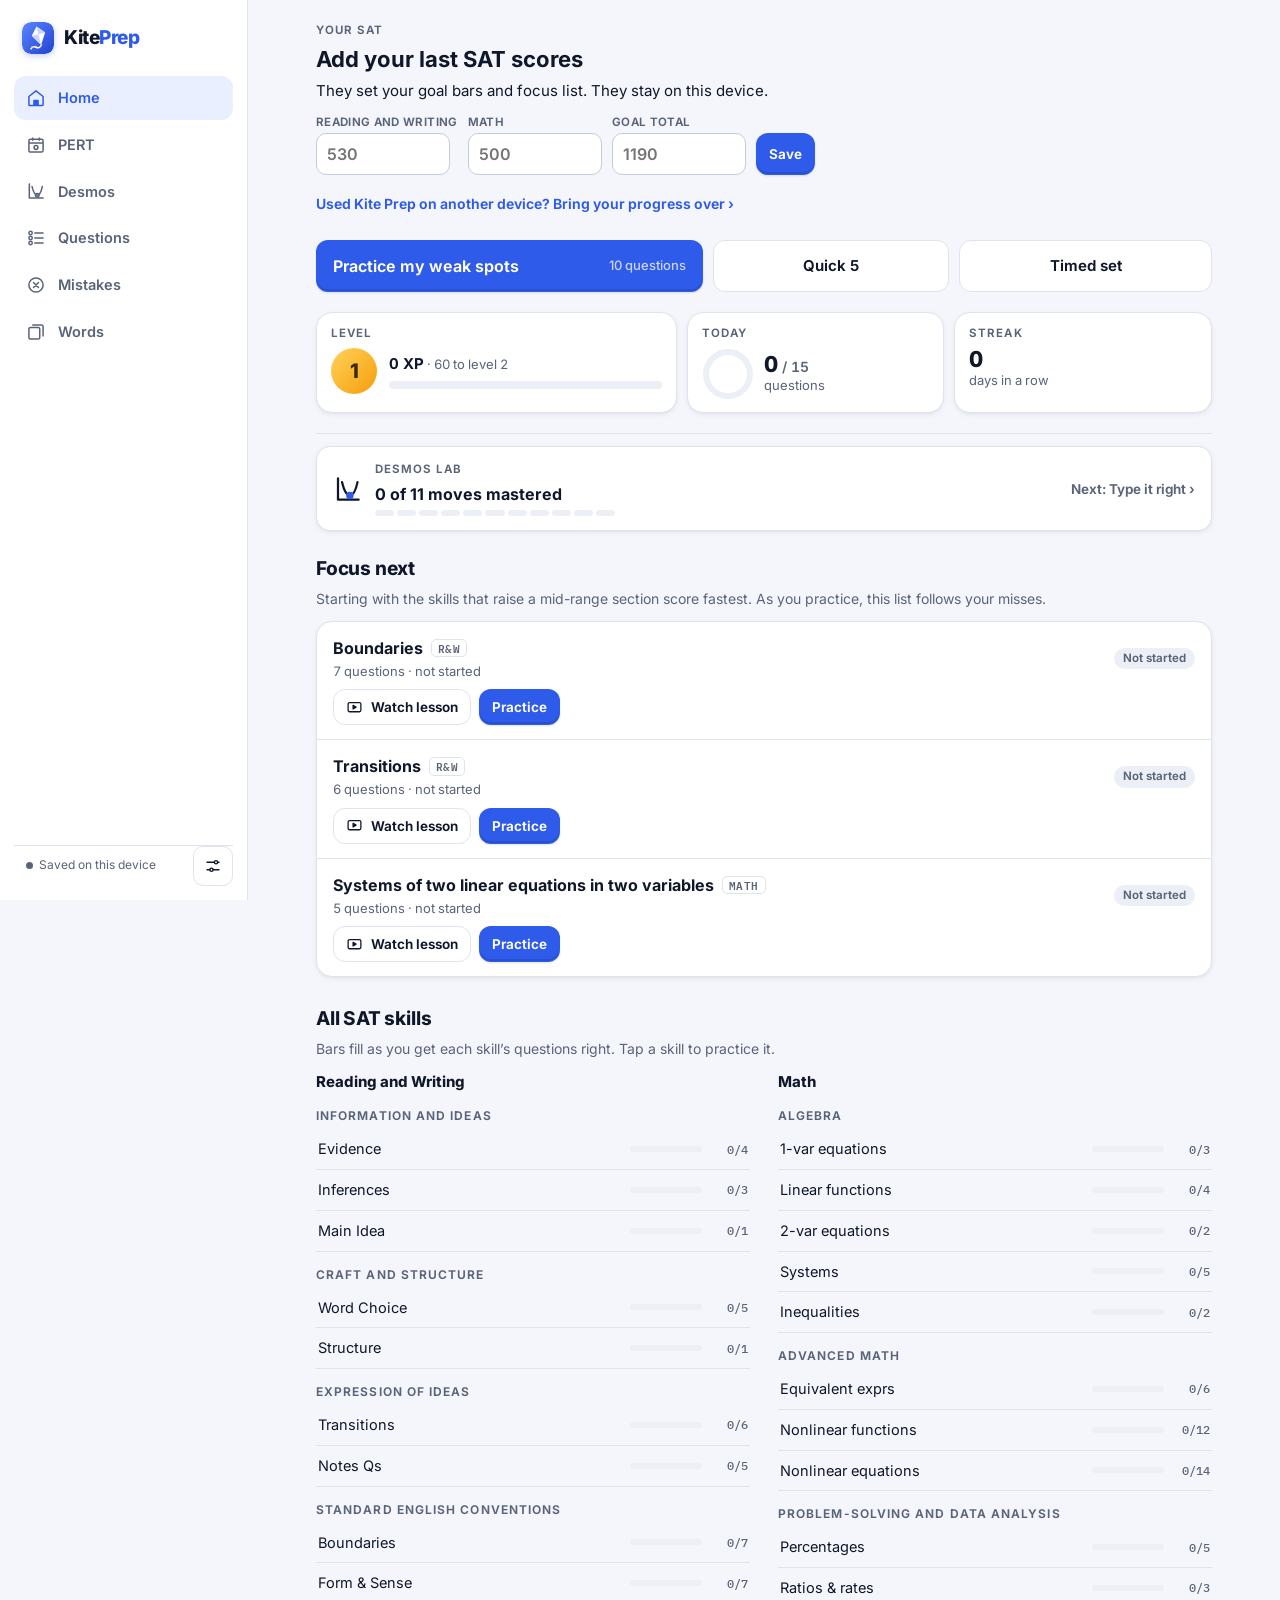
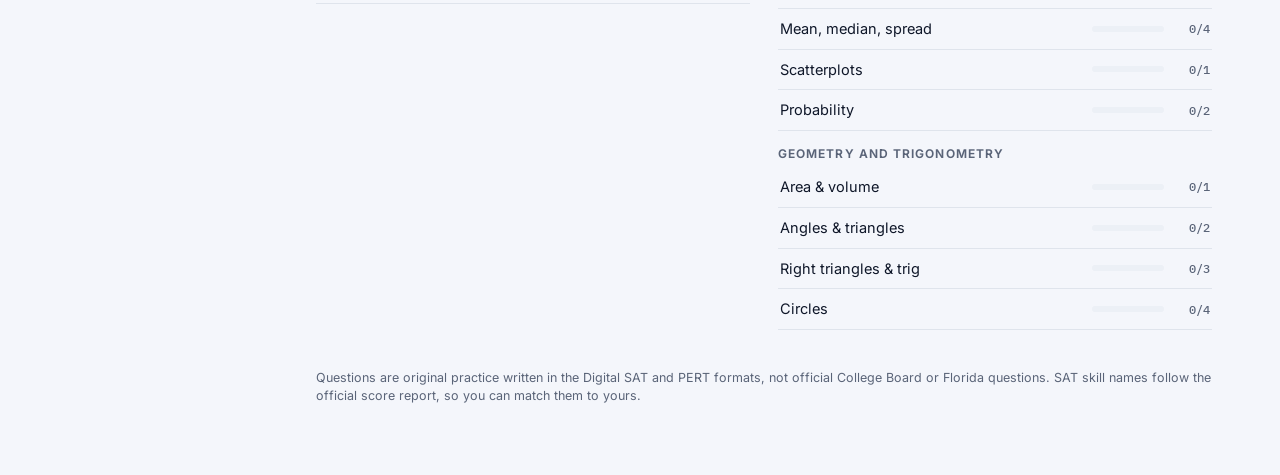
==== commit 74097886: "Add the iPhone app and bundle the fonts - ios/: SwiftUI app that shows the bundled Kite Prep page in" ====
--- a/index.html
+++ b/index.html
@@ -16,9 +16,7 @@
 <link rel="icon" href="icons/icon-192.png" sizes="192x192" type="image/png">
 <link rel="apple-touch-icon" href="icons/apple-touch-icon.png">
 <title>Kite Prep</title>
-<link rel="preconnect" href="https://fonts.googleapis.com">
-<link rel="preconnect" href="https://fonts.gstatic.com" crossorigin>
-<link rel="stylesheet" href="https://fonts.googleapis.com/css2?family=Inter:wght@400..800&family=IBM+Plex+Mono:wght@400;500;600&family=Source+Serif+4:ital,opsz,wght@0,8..60,400..700;1,8..60,400..600&display=swap">
+<link rel="stylesheet" href="fonts/fonts.css">
 <style>
 /* Layout: one column under a sticky bar; tabs dock to the bottom on phones and move into the bar on wide screens.
    Practice opens as a focused sheet; on wide screens reading passages split passage | question like the real tests.
@@ -56,7 +54,8 @@
 
 *{box-sizing:border-box}
 body{margin:0;background:var(--bg);color:var(--ink);font-family:var(--f-ui);font-size:15px;line-height:1.5;-webkit-font-smoothing:antialiased}
-body::before{content:"";position:fixed;inset:0 0 auto;height:env(safe-area-inset-top,0px);z-index:40;background:var(--bg)}
+body::before{content:"";position:fixed;inset:0 0 auto;height:env(safe-area-inset-top,0px);z-index:40;background:var(--surface)}
+@media (min-width:900px){body::before{background:var(--bg)}}
 body.prac::before{background:var(--surface)}
 button,input,select{font:inherit;color:inherit}
 a{color:inherit}
--- a/fonts/fonts.css
+++ b/fonts/fonts.css
@@ -0,0 +1,8 @@
+/* Inter, Source Serif 4 and IBM Plex Mono, SIL Open Font License 1.1 (see LICENSES.md) */
+@font-face{font-family:'Inter';font-style:normal;font-display:swap;font-weight:100 900;src:url(inter-latin-wght-normal.woff2) format('woff2-variations'),url(inter-latin-wght-normal.woff2) format('woff2');unicode-range:U+0000-00FF,U+0131,U+0152-0153,U+02BB-02BC,U+02C6,U+02DA,U+02DC,U+0304,U+0308,U+0329,U+2000-206F,U+20AC,U+2122,U+2191,U+2193,U+2212,U+2215,U+FEFF,U+FFFD}
+@font-face{font-family:'Inter';font-style:normal;font-display:swap;font-weight:100 900;src:url(inter-greek-wght-normal.woff2) format('woff2-variations'),url(inter-greek-wght-normal.woff2) format('woff2');unicode-range:U+0370-0377,U+037A-037F,U+0384-038A,U+038C,U+038E-03A1,U+03A3-03FF}
+@font-face{font-family:'Source Serif 4';font-style:normal;font-display:swap;font-weight:200 900;src:url(source-serif-4-latin-opsz-normal.woff2) format('woff2-variations'),url(source-serif-4-latin-opsz-normal.woff2) format('woff2');unicode-range:U+0000-00FF,U+0131,U+0152-0153,U+02BB-02BC,U+02C6,U+02DA,U+02DC,U+0304,U+0308,U+0329,U+2000-206F,U+20AC,U+2122,U+2191,U+2193,U+2212,U+2215,U+FEFF,U+FFFD}
+@font-face{font-family:'Source Serif 4';font-style:italic;font-display:swap;font-weight:200 900;src:url(source-serif-4-latin-opsz-italic.woff2) format('woff2-variations'),url(source-serif-4-latin-opsz-italic.woff2) format('woff2');unicode-range:U+0000-00FF,U+0131,U+0152-0153,U+02BB-02BC,U+02C6,U+02DA,U+02DC,U+0304,U+0308,U+0329,U+2000-206F,U+20AC,U+2122,U+2191,U+2193,U+2212,U+2215,U+FEFF,U+FFFD}
+@font-face{font-family:'IBM Plex Mono';font-style:normal;font-display:swap;font-weight:400;src:url(ibm-plex-mono-latin-400-normal.woff2) format('woff2'),url(ibm-plex-mono-latin-400-normal.woff2) format('woff2');unicode-range:U+0000-00FF,U+0131,U+0152-0153,U+02BB-02BC,U+02C6,U+02DA,U+02DC,U+0304,U+0308,U+0329,U+2000-206F,U+20AC,U+2122,U+2191,U+2193,U+2212,U+2215,U+FEFF,U+FFFD}
+@font-face{font-family:'IBM Plex Mono';font-style:normal;font-display:swap;font-weight:500;src:url(ibm-plex-mono-latin-500-normal.woff2) format('woff2'),url(ibm-plex-mono-latin-500-normal.woff2) format('woff2');unicode-range:U+0000-00FF,U+0131,U+0152-0153,U+02BB-02BC,U+02C6,U+02DA,U+02DC,U+0304,U+0308,U+0329,U+2000-206F,U+20AC,U+2122,U+2191,U+2193,U+2212,U+2215,U+FEFF,U+FFFD}
+@font-face{font-family:'IBM Plex Mono';font-style:normal;font-display:swap;font-weight:600;src:url(ibm-plex-mono-latin-600-normal.woff2) format('woff2'),url(ibm-plex-mono-latin-600-normal.woff2) format('woff2');unicode-range:U+0000-00FF,U+0131,U+0152-0153,U+02BB-02BC,U+02C6,U+02DA,U+02DC,U+0304,U+0308,U+0329,U+2000-206F,U+20AC,U+2122,U+2191,U+2193,U+2212,U+2215,U+FEFF,U+FFFD}
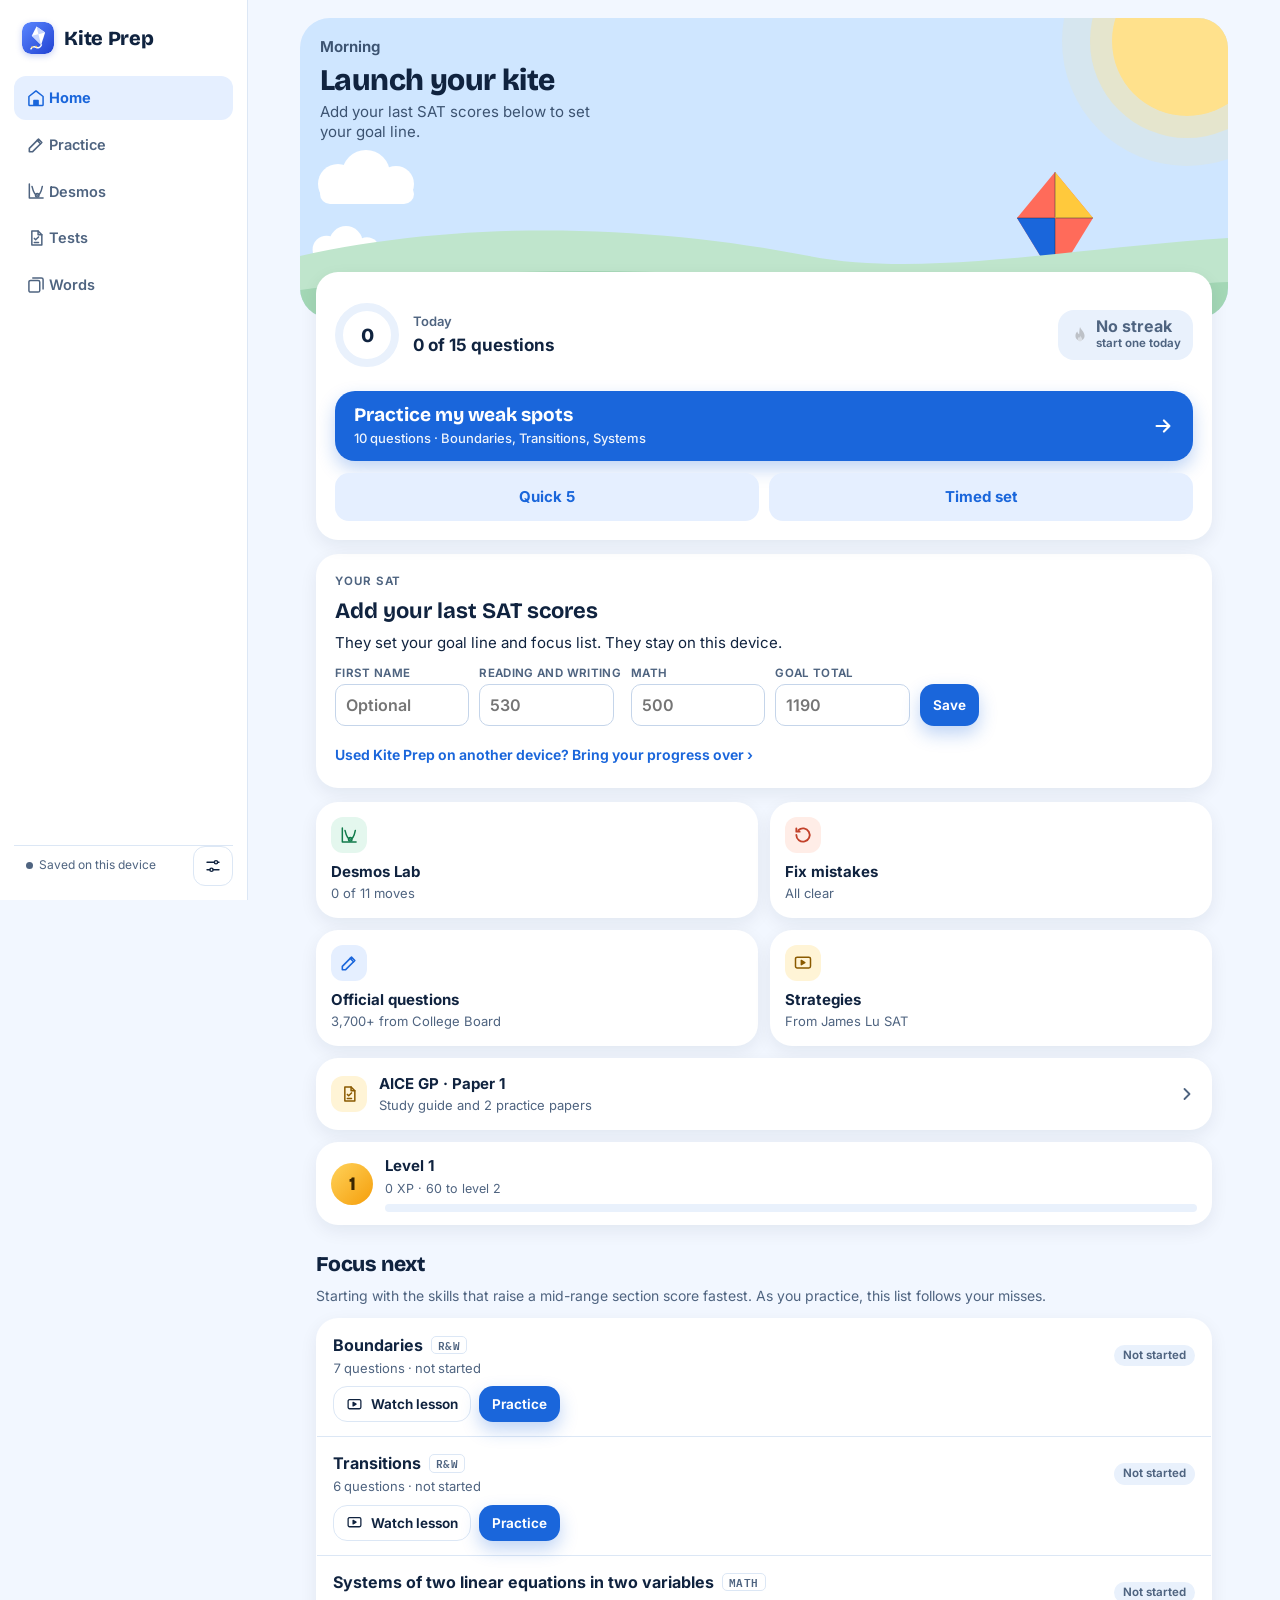
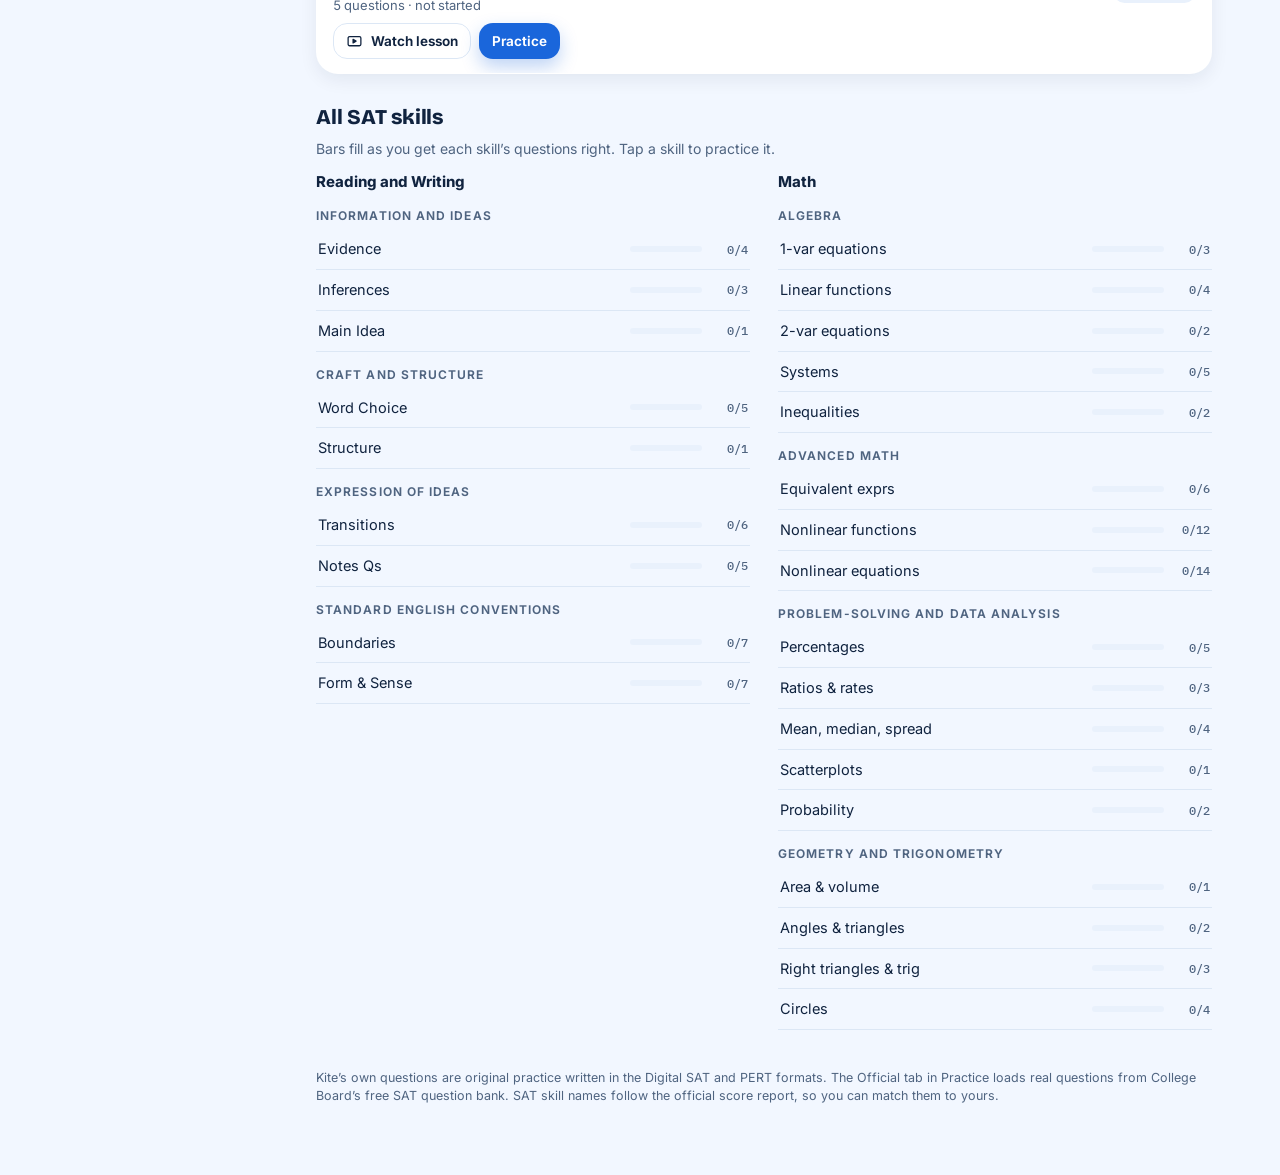
==== commit d95d5e22: "Sky redesign, official College Board questions, and James Lu strategies - New Sky look: kite that cl" ====
--- a/index.html
+++ b/index.html
@@ -4,8 +4,8 @@
 <meta charset="utf-8">
 <meta name="viewport" content="width=device-width, initial-scale=1, viewport-fit=cover">
 <meta name="description" content="SAT and PERT practice with a Desmos Lab, animated math videos, and Bluebook-style questions.">
-<meta name="theme-color" content="#FFFFFF" media="(prefers-color-scheme: light)">
-<meta name="theme-color" content="#131A2B" media="(prefers-color-scheme: dark)">
+<meta name="theme-color" content="#CFE6FF" media="(prefers-color-scheme: light)">
+<meta name="theme-color" content="#10244A" media="(prefers-color-scheme: dark)">
 <meta name="apple-mobile-web-app-capable" content="yes">
 <meta name="mobile-web-app-capable" content="yes">
 <meta name="apple-mobile-web-app-status-bar-style" content="default">
@@ -22,34 +22,50 @@
    Practice opens as a focused sheet; on wide screens reading passages split passage | question like the real tests.
    Motion: anything inside a .play container animates once, in document order (JS numbers the pieces). */
 :root{
-  --bg:#F4F6FB; --surface:#FFFFFF; --sunken:#ECF0F6; --ink:#0F1729; --muted:#5A6478; --rule:#DFE4EC;
-  --brand:#2F5BEA; --brand-2:#1F44C9; --brand-soft:#E9EFFF; --brand-ink:#FFFFFF; --edge:#C3CCDA;
-  --pencil:#2F5BEA; --pencil-soft:#E9EFFF; --pencil-ink:#1F44C9;
-  --btn:#2F5BEA; --btn-ink:#FFFFFF; --mark:#2F5BEA; --mark-ink:#FFFFFF;
-  --good:#12805A; --good-soft:#E1F4EC; --bad:#C2382F; --bad-soft:#FCE8E6; --warn:#A35F00; --warn-soft:#FCF0DA;
-  --focus:#2F5BEA; --scrim:rgba(10,15,30,.46); --on-bad:#FFFFFF;
-  --hi:#FFE27A; --ca:#2F5BEA; --cb:#A23BC4; --shadow:rgba(16,24,40,.08); --card-sh:0 1px 2px rgba(16,24,40,.04),0 2px 6px rgba(16,24,40,.05);
+  --bg:#F2F7FF; --surface:#FFFFFF; --sunken:#E9F1FC; --ink:#10233F; --muted:#4F6480; --rule:#DCE7F5;
+  --brand:#1A66DB; --brand-2:#1556B9; --brand-soft:#E5EFFF; --brand-soft-2:#D8E7FF; --brand-ink:#FFFFFF; --edge:#C5D5EA;
+  --pencil:#1A66DB; --pencil-soft:#E5EFFF; --pencil-ink:#1556B9;
+  --btn:#1A66DB; --btn-ink:#FFFFFF; --mark:#1A66DB; --mark-ink:#FFFFFF; --btn-glow:rgba(26,102,219,.28);
+  --good:#0F7A4A; --good-2:#1F9D63; --good-soft:#E4F7EE; --bad:#C2412A; --bad-soft:#FFEDE7; --warn:#8A5A00; --warn-soft:#FFF4D6;
+  --focus:#1A66DB; --scrim:rgba(10,20,40,.46); --on-bad:#FFFFFF;
+  --hi:#FFE27A; --ca:#1A66DB; --cb:#A23BC4; --shadow:rgba(16,35,63,.10);
+  --card-sh:0 6px 18px rgba(16,35,63,.07); --card-sh-lg:0 14px 34px rgba(16,35,63,.12); --card-line:transparent;
+  --sky:#CFE6FF; --sky-ink:#10233F; --sky-muted:#3C5371; --sky-btn:rgba(255,255,255,.8); --seg-track:rgba(255,255,255,.6);
+  --hill-1:#BFE5CC; --hill-2:#A3D7B5; --sun:#FFE18C; --sun-halo:rgba(255,225,140,.35); --sun-halo-2:rgba(255,225,140,.14);
+  --sun-op:1; --night-op:0; --string:rgba(255,255,255,.9); --cloud:#FFFFFF; --cloud-op:1;
+  --kite-a:#FF6B5A; --kite-b:#FFC93C; --kite-c:#1A66DB; --flame:#FF6B5A; --flame-soft:#FFF0EB; --flame-ink:#B8321C; --xp:#FFC93C; --xp-ink:#3D2A00;
   --f-ui:'Inter', system-ui, -apple-system, 'Segoe UI', Roboto, sans-serif;
   --f-read:'Source Serif 4', Georgia, 'Times New Roman', serif;
   --f-mono:'IBM Plex Mono', ui-monospace, SFMono-Regular, Menlo, Consolas, monospace;
-  --r:10px; --rs:1; --gap:.42s; --lead:.15s;
+  --f-display:'Bricolage Grotesque', 'Inter', system-ui, -apple-system, sans-serif;
+  --r:12px; --rs:1; --gap:.42s; --lead:.15s;
 }
 @media (prefers-color-scheme: dark){ :root:not([data-theme="light"]){
-  --bg:#0B1020; --surface:#131A2B; --sunken:#1B2337; --ink:#E9EDF6; --muted:#9AA4BA; --rule:#28324A;
-  --brand:#7092FF; --brand-2:#9DB4FF; --brand-soft:#1C2850; --brand-ink:#0B1020; --edge:#3A4663;
-  --pencil:#7092FF; --pencil-soft:#1C2850; --pencil-ink:#A9BDFF;
-  --btn:#7092FF; --btn-ink:#0B1020; --mark:#7092FF; --mark-ink:#0B1020;
-  --good:#3FC48E; --good-soft:#11291F; --bad:#F2766D; --bad-soft:#3A1A1A; --warn:#EBB04E; --warn-soft:#32260F;
-  --focus:#9DB4FF; --scrim:rgba(0,0,0,.6); --on-bad:#0B1020;
-  --hi:#5B4A12; --ca:#7092FF; --cb:#D99BF0; --shadow:rgba(0,0,0,.35); --card-sh:0 1px 2px rgba(0,0,0,.3); color-scheme:dark } }
+  --bg:#0A1426; --surface:#132139; --sunken:#1A2B48; --ink:#EAF1FF; --muted:#9DB0CC; --rule:#24375A;
+  --brand:#6EA0FF; --brand-2:#93B9FF; --brand-soft:#1A2F57; --brand-soft-2:#223B6B; --brand-ink:#0A1426; --edge:#34507D;
+  --pencil:#6EA0FF; --pencil-soft:#1A2F57; --pencil-ink:#A9C6FF;
+  --btn:#6EA0FF; --btn-ink:#0A1426; --mark:#6EA0FF; --mark-ink:#0A1426; --btn-glow:rgba(0,0,0,.35);
+  --good:#4BD69A; --good-2:#2FBF7F; --good-soft:#10301F; --bad:#FF8A73; --bad-soft:#3A1C17; --warn:#F2C35B; --warn-soft:#33270C;
+  --focus:#93B9FF; --scrim:rgba(0,0,0,.6); --on-bad:#0A1426;
+  --hi:#5B4A12; --ca:#6EA0FF; --cb:#D99BF0; --shadow:rgba(0,0,0,.4);
+  --card-sh:0 1px 2px rgba(0,0,0,.35); --card-sh-lg:0 14px 34px rgba(0,0,0,.45); --card-line:#1F3254;
+  --sky:#10244A; --sky-ink:#EAF1FF; --sky-muted:#A9BCDA; --sky-btn:rgba(255,255,255,.1); --seg-track:rgba(255,255,255,.16);
+  --hill-1:#143553; --hill-2:#0F2A43; --sun:#F4F1E2; --sun-halo:transparent; --sun-halo-2:transparent;
+  --sun-op:0; --night-op:1; --string:rgba(255,255,255,.55); --cloud:#2A4370; --cloud-op:.7;
+  --kite-a:#FF7A69; --kite-b:#FFD25C; --kite-c:#6EA0FF; --flame:#FF8A73; --flame-soft:#3A1C17; --flame-ink:#FFB4A3; --xp:#FFD25C; --xp-ink:#2B1E00; color-scheme:dark } }
 :root[data-theme="dark"]{
-  --bg:#0B1020; --surface:#131A2B; --sunken:#1B2337; --ink:#E9EDF6; --muted:#9AA4BA; --rule:#28324A;
-  --brand:#7092FF; --brand-2:#9DB4FF; --brand-soft:#1C2850; --brand-ink:#0B1020; --edge:#3A4663;
-  --pencil:#7092FF; --pencil-soft:#1C2850; --pencil-ink:#A9BDFF;
-  --btn:#7092FF; --btn-ink:#0B1020; --mark:#7092FF; --mark-ink:#0B1020;
-  --good:#3FC48E; --good-soft:#11291F; --bad:#F2766D; --bad-soft:#3A1A1A; --warn:#EBB04E; --warn-soft:#32260F;
-  --focus:#9DB4FF; --scrim:rgba(0,0,0,.6); --on-bad:#0B1020;
-  --hi:#5B4A12; --ca:#7092FF; --cb:#D99BF0; --shadow:rgba(0,0,0,.35); --card-sh:0 1px 2px rgba(0,0,0,.3); color-scheme:dark }
+  --bg:#0A1426; --surface:#132139; --sunken:#1A2B48; --ink:#EAF1FF; --muted:#9DB0CC; --rule:#24375A;
+  --brand:#6EA0FF; --brand-2:#93B9FF; --brand-soft:#1A2F57; --brand-soft-2:#223B6B; --brand-ink:#0A1426; --edge:#34507D;
+  --pencil:#6EA0FF; --pencil-soft:#1A2F57; --pencil-ink:#A9C6FF;
+  --btn:#6EA0FF; --btn-ink:#0A1426; --mark:#6EA0FF; --mark-ink:#0A1426; --btn-glow:rgba(0,0,0,.35);
+  --good:#4BD69A; --good-2:#2FBF7F; --good-soft:#10301F; --bad:#FF8A73; --bad-soft:#3A1C17; --warn:#F2C35B; --warn-soft:#33270C;
+  --focus:#93B9FF; --scrim:rgba(0,0,0,.6); --on-bad:#0A1426;
+  --hi:#5B4A12; --ca:#6EA0FF; --cb:#D99BF0; --shadow:rgba(0,0,0,.4);
+  --card-sh:0 1px 2px rgba(0,0,0,.35); --card-sh-lg:0 14px 34px rgba(0,0,0,.45); --card-line:#1F3254;
+  --sky:#10244A; --sky-ink:#EAF1FF; --sky-muted:#A9BCDA; --sky-btn:rgba(255,255,255,.1); --seg-track:rgba(255,255,255,.16);
+  --hill-1:#143553; --hill-2:#0F2A43; --sun:#F4F1E2; --sun-halo:transparent; --sun-halo-2:transparent;
+  --sun-op:0; --night-op:1; --string:rgba(255,255,255,.55); --cloud:#2A4370; --cloud-op:.7;
+  --kite-a:#FF7A69; --kite-b:#FFD25C; --kite-c:#6EA0FF; --flame:#FF8A73; --flame-soft:#3A1C17; --flame-ink:#FFB4A3; --xp:#FFD25C; --xp-ink:#2B1E00; color-scheme:dark }
 :root[data-size="lg"]{ --rs:1.14 }
 
 *{box-sizing:border-box}
@@ -322,6 +338,57 @@
 .mgroup .acts{display:flex;gap:8px;flex-wrap:wrap}
 .empty{margin-top:22px;padding:28px 20px;border:1px dashed var(--rule);border-radius:14px;text-align:center;color:var(--muted)}
 .empty b{display:block;color:var(--ink);font-size:17px;margin-bottom:6px}
+
+/* ---------- tests */
+.tgjump{display:flex;gap:6px;flex-wrap:wrap;margin-top:12px}
+.tgjump .chip{cursor:pointer;font-size:13px;padding:5px 11px}
+.tguide{display:grid;gap:10px;padding-top:10px}
+.tgsec{background:var(--surface);border:1px solid var(--rule);border-radius:14px;scroll-margin-top:72px}
+.tgsec summary{cursor:pointer;list-style:none;display:flex;align-items:center;justify-content:space-between;gap:10px;padding:14px 16px}
+.tgsec summary::-webkit-details-marker{display:none}
+.tgsec summary::after{content:"+";font:600 20px var(--f-mono);color:var(--muted)}
+.tgsec[open] summary::after{content:"–"}
+.tgsec summary h2{font-size:17px;font-weight:750;font-stretch:110%}
+.tgbody{padding:0 16px 16px;display:grid;gap:10px;font-size:15px}
+.tgbody p{margin:0}
+.tgbody .tw{margin:0}
+.dt.tgt{width:100%;font-size:14px}
+.dt.tgt td{vertical-align:top}
+.tgtip{border-left:4px solid var(--brand);background:var(--brand-soft);padding:10px 14px;border-radius:0 10px 10px 0;font-size:14.5px}
+.tgtip.trap{border-left-color:var(--warn);background:var(--warn-soft)}
+.tgtip b{display:block;font-size:11.5px;letter-spacing:.08em;text-transform:uppercase;margin-bottom:2px}
+.tgq{margin:0;padding:12px 14px;border-radius:10px;background:var(--sunken);font-family:var(--f-read);font-style:italic;font-size:calc(16px * var(--rs));line-height:1.55}
+.tgq .eyebrow{display:block;font-family:var(--f-ui);font-style:normal;margin-bottom:4px}
+.tgl{margin:0;padding-left:1.3em;display:grid;gap:4px}
+.gphead{display:grid;gap:8px;padding-block:16px 6px}
+.gphead .linkbtn{justify-self:start}
+.gpht h2{font-size:22px;font-weight:800;font-stretch:115%;letter-spacing:-.01em}
+.gptools{display:flex;gap:8px;flex-wrap:wrap;align-items:center}
+.gpgrid{display:grid;gap:18px;padding-top:10px}
+.gpcol{min-width:0}
+@media (min-width:1000px){.gpgrid{grid-template-columns:minmax(0,1fr) minmax(0,1fr);gap:28px;align-items:start}
+  .gpgrid .gpcol:first-child{position:sticky;top:calc(72px + env(safe-area-inset-top,0px));max-height:calc(100vh - 92px);overflow:auto;padding-right:6px}}
+.gpdocs .seg{margin-top:0}
+.gpdoc{margin-top:12px;background:var(--surface);border:1px solid var(--rule);border-radius:14px;padding:16px;font-family:var(--f-read);font-size:calc(16.5px * var(--rs));line-height:1.6}
+.gpdoc h3{font-family:var(--f-ui);font-size:18px;font-weight:750;margin-bottom:6px}
+.gpdoc .gpby{font-size:14px;color:var(--muted);font-style:italic;margin:0 0 12px}
+.gpdoc p{margin:0 0 10px}
+.gpfl{display:grid;gap:4px;font:650 12px var(--f-ui);color:var(--muted);margin-bottom:10px}
+.gpfl input,.gpfl textarea,.gpans{width:100%;border:1px solid var(--rule);border-radius:var(--r);background:var(--bg);color:var(--ink);padding:10px 12px;font:400 15px/1.55 var(--f-ui)}
+.gpans{font-family:var(--f-read);font-size:calc(16px * var(--rs));resize:vertical;background:var(--surface);border-color:var(--edge)}
+.gpqs{display:grid;gap:14px}
+.gpq{background:var(--surface);border:1px solid var(--rule);border-radius:14px;padding:14px 16px;display:grid;gap:8px;scroll-margin-top:72px}
+.gpqh{display:flex;align-items:center;gap:8px;font-size:17px}
+.gpqt{margin:0;font-family:var(--f-read);font-size:calc(16.5px * var(--rs));line-height:1.5}
+.gpmeta{display:flex;gap:12px;flex-wrap:wrap;font-size:12.5px;color:var(--muted)}
+.gpgo{display:flex;gap:10px;align-items:center;flex-wrap:wrap}
+.gperr{font-size:13.5px;color:var(--bad)}
+.gpres{display:grid;gap:10px;padding:12px 0 4px;border-top:1px solid var(--rule)}
+.gpscore{display:flex;gap:10px;align-items:center;flex-wrap:wrap}
+.gpscore .pill{font-size:15px;padding:4px 12px}
+.gpitems,.gpann{list-style:none;margin:0;padding:0;display:grid;gap:8px;font-size:14.5px}
+.gpann q{font-family:var(--f-read);font-style:italic}
+.gptip2{margin:0;font-size:14.5px}
 
 /* ---------- words */
 .wbar{display:flex;align-items:center;justify-content:space-between;gap:10px;flex-wrap:wrap;margin-top:12px}
@@ -778,6 +845,265 @@
 @media (min-width:900px) and (max-width:1180px){.sync .sl{display:none}}
 @media (max-width:380px){.tab span:not(.badge){font-size:10px}}
 
+/* ---------- Sky theme: your score is a kite's altitude. Light = day sky, dark = night sky. */
+h1,h2,.ptitle h1,.section > h2,.dlg header h2,.mgroup h2,.tgsec summary h2,.gpht h2,.dzhero h1,.mvb h3{font-family:var(--f-display);font-stretch:100%}
+.ptitle h1{font-size:30px;font-weight:800;letter-spacing:-.02em}
+.section > h2{font-size:21px;font-weight:800;letter-spacing:-.01em}
+.big,.score2 b,.bigsm,.phero .day,.flash .w,.pbanner .pb-t,.lstage .big,.gpht h2{font-family:var(--f-display);font-stretch:100%}
+.eyebrow{letter-spacing:.08em}
+
+/* top bar: the sky starts here on phones */
+.brand{font-family:var(--f-display);font-stretch:100%;font-size:20px;font-weight:800;letter-spacing:-.01em}
+.wm i{color:var(--ink);margin-left:.22em}
+@media (max-width:899px){
+  .bar{background:var(--sky);border-bottom:0;border-radius:0 0 22px 22px;color:var(--sky-ink)}
+  body[data-view="home"] .bar{border-radius:0}
+  body::before,body.prac::before{background:var(--sky)}
+  .bar .sync{color:var(--sky-muted)}
+  .bar .sync i{background:var(--sky-muted)}
+  .bar .sync.db i{background:var(--good-2)}
+  .bar .iconbtn{width:44px;height:44px;border-radius:50%;border-color:transparent;background:var(--sky-btn);color:var(--sky-ink)}
+  .wm b,.wm i{color:var(--sky-ink)}
+}
+
+/* bottom tabs */
+.tabs{background:var(--surface);background:color-mix(in srgb,var(--surface) 93%,transparent);-webkit-backdrop-filter:saturate(1.5) blur(14px);backdrop-filter:saturate(1.5) blur(14px)}
+.tab{gap:3px;font-weight:600}
+.tab .ti{display:grid;place-items:center;width:54px;height:30px;border-radius:15px;transition:background-color .2s,transform .15s}
+.tab[aria-current="page"]{color:var(--brand);font-weight:700}
+.tab[aria-current="page"] .ti{background:var(--brand-soft)}
+.tab[aria-current="page"]::before{display:none}
+.tab:active .ti{transform:scale(.9)}
+@media (min-width:900px){.tab .ti{width:auto;height:auto;background:none!important}}
+
+/* buttons, cards, segments */
+.btn{border-radius:14px}
+.btn.primary{background:var(--btn);color:var(--btn-ink);border-color:transparent;box-shadow:0 8px 18px var(--btn-glow)}
+.btn.primary:hover:not(:disabled){background:var(--brand-2);border-color:transparent}
+.btn.soft{background:var(--brand-soft);color:var(--brand);border-color:transparent;font-weight:700}
+.btn.soft:hover:not(:disabled){border-color:transparent;background:var(--brand-soft-2)}
+.iconbtn{border-radius:12px}
+.pcard,.focus,.tcard,.facts,.sbig,.chk,.move,.dzhero,.dzcard,.qlist,.tgsec,.gpq,.gpdoc,.readout,.tutor,.card{border:1px solid var(--card-line);border-radius:22px;box-shadow:var(--card-sh);background:var(--surface)}
+.sbig.hot{background:var(--brand);border-color:var(--brand)}
+.move.done{border-color:var(--good-2)}
+.focus,.qlist{overflow:hidden}
+.empty{border-radius:22px;border:1.5px dashed var(--edge);background:transparent;box-shadow:none}
+.lstage{border-radius:20px;box-shadow:none}
+.seg{background:var(--sunken);border-radius:14px;padding:4px}
+.seg button{border-radius:11px;min-height:36px;padding:7px 14px}
+.seg button[aria-pressed="true"],.seg button[aria-selected="true"],.seg .on{background:var(--surface);color:var(--brand);box-shadow:0 2px 6px var(--shadow)}
+.hub{display:flex;margin-top:16px}
+.hub .seg{margin-top:0;width:100%}
+.hub .seg button{flex:1;display:inline-flex;align-items:center;justify-content:center;gap:6px}
+.hub .hb{display:inline-grid;place-items:center;min-width:20px;height:20px;padding:0 6px;border-radius:10px;background:var(--bad);color:var(--on-bad);font:700 11px/1 var(--f-ui)}
+.dlg{border-radius:26px 26px 0 0}
+@media (min-width:700px){.dlg{border-radius:26px}}
+.toast{border-radius:16px}
+.toast.lvl{background:var(--xp);color:var(--xp-ink)}
+.lvbadge{background:linear-gradient(135deg,#FFD25A,#F59E0B);color:#3B2600;font-family:var(--f-display);font-stretch:100%}
+.pbanner{background:var(--brand);box-shadow:0 10px 24px var(--btn-glow);border-radius:22px}
+.pbanner .pb-go{background:var(--surface);color:var(--brand)}
+
+/* home: the sky */
+.skyhero{position:relative;overflow:hidden;height:292px;background:var(--sky);color:var(--sky-ink);border-radius:0 0 34px 34px;isolation:isolate}
+@media (min-width:900px){.skyhero{max-width:58rem;margin:18px auto 0;border-radius:30px;height:300px}}
+.skyhero .sun{position:absolute;right:-34px;top:-52px;width:150px;height:150px;border-radius:50%;background:var(--sun);opacity:var(--sun-op);box-shadow:0 0 0 22px var(--sun-halo),0 0 0 50px var(--sun-halo-2);animation:skyGlow 6s ease-in-out infinite}
+.skyhero .moon{position:absolute;right:30px;top:18px;width:54px;height:54px;border-radius:50%;opacity:var(--night-op);background:radial-gradient(circle at 34% 38%,rgba(0,0,0,.09) 0 6px,transparent 7px),radial-gradient(circle at 64% 66%,rgba(0,0,0,.08) 0 8px,transparent 9px),radial-gradient(circle at 70% 30%,rgba(0,0,0,.06) 0 4px,transparent 5px),var(--sun);box-shadow:0 0 34px rgba(244,241,226,.35)}
+.skyhero .stars{position:absolute;inset:0;opacity:var(--night-op)}
+.skyhero .stars i{position:absolute;width:2px;height:2px;border-radius:50%;background:#FFFFFF;animation:twinkle 3.2s ease-in-out infinite}
+.skyhero .stars i.b{width:3px;height:3px}
+.skyhero .cloud{position:absolute;left:0;color:var(--cloud);opacity:var(--cloud-op);animation:drift 34s linear infinite}
+.skyhero .cloud svg{display:block}
+.skyhero .cloud.c2{animation-duration:48s;animation-direction:reverse}
+.skyhero .hills{position:absolute;left:0;bottom:0;width:100%;height:92px;display:block}
+.skyhero .hills .h1{fill:var(--hill-1)}
+.skyhero .hills .h2{fill:var(--hill-2)}
+.goalline{position:absolute;left:46%;right:0;top:var(--goal-y);border-top:2px dashed var(--string)}
+.goaltag{position:absolute;right:max(14px,env(safe-area-inset-right,0px));top:calc(var(--goal-y) - 14px);padding:6px 11px;border-radius:14px;background:var(--surface);color:var(--brand);font:750 11.5px/1.2 var(--f-ui);letter-spacing:.06em}
+.kitefly{position:absolute;right:13%;top:var(--kite-y);width:104px;height:120px;overflow:visible;transition:top 1.4s cubic-bezier(.2,.8,.2,1)}
+.kitefly .kb{transform-origin:52px 60px;animation:kiteBob 3.6s ease-in-out infinite}
+.kitefly .kt{transform-origin:52px 112px;animation:kiteTail 1.9s ease-in-out infinite}
+.kitefly .str{stroke:var(--string)}
+.kitefly.launch{animation:kiteLaunch 1.6s cubic-bezier(.2,.8,.2,1) both .1s}
+.skycopy{position:absolute;left:max(20px,env(safe-area-inset-left,0px));top:18px;width:min(56%,300px);display:grid;gap:6px;z-index:1}
+.skycopy .hi{font-size:15px;font-weight:650;color:var(--sky-muted)}
+.skycopy h1{font:800 30px/1.04 var(--f-display);letter-spacing:-.02em;color:var(--sky-ink)}
+.skycopy p{margin:0;font-size:15px;line-height:1.35;color:var(--sky-muted)}
+@media (max-width:360px){.skycopy h1{font-size:26px}}
+@keyframes kiteBob{0%,100%{transform:translateY(0) rotate(-3deg)}50%{transform:translateY(-10px) rotate(3deg)}}
+@keyframes kiteTail{0%,100%{transform:rotate(-4deg)}50%{transform:rotate(6deg)}}
+@keyframes kiteLaunch{from{transform:translateY(70px)}to{transform:none}}
+@keyframes drift{0%{transform:translateX(40vw);opacity:0}12%,88%{opacity:var(--cloud-op)}100%{transform:translateX(calc(100vw + 30px));opacity:0}}
+@keyframes skyGlow{0%,100%{transform:scale(1)}50%{transform:scale(1.07)}}
+@keyframes twinkle{0%,100%{opacity:.25}50%{opacity:1}}
+@keyframes lift{from{transform:translateY(16px);opacity:0}to{transform:none;opacity:1}}
+@keyframes flame{0%,100%{transform:scale(1) rotate(-3deg)}50%{transform:scale(1.1) rotate(3deg)}}
+
+.today{position:relative;z-index:2;margin-top:-46px;padding:18px;display:grid;gap:12px;animation:lift .6s cubic-bezier(.2,.8,.2,1) both}
+.trow{display:flex;align-items:center;gap:14px}
+.ring2{position:relative;width:64px;height:64px;flex:0 0 auto}
+.ring2 svg{width:64px;height:64px;transform:rotate(-90deg);display:block}
+.ring2 circle{fill:none;stroke-width:8}
+.ring2 .bgc{stroke:var(--sunken)}
+.ring2 .fgc{stroke:var(--brand);stroke-linecap:round}
+.ring2.done .fgc{stroke:var(--good-2)}
+.ring2.play .fgc{animation:ringfill 1.2s cubic-bezier(.2,.8,.2,1) both .15s}
+.ring2 b{position:absolute;inset:0;display:grid;place-items:center;font:800 20px var(--f-display)}
+.ttxt{display:grid;gap:1px;min-width:0}
+.ttxt span{font-size:13px;font-weight:600;color:var(--muted)}
+.ttxt b{font-size:17px}
+.streak{margin-left:auto;display:flex;align-items:center;gap:6px;padding:8px 12px;border-radius:16px;background:var(--flame-soft);flex:0 0 auto}
+.streak svg{width:20px;height:20px;transform-origin:12px 20px;animation:flame 1.4s ease-in-out infinite}
+.streak b{display:block;font-size:16px;line-height:1.1;color:var(--flame-ink)}
+.streak small{display:block;font-size:11.5px;font-weight:650;color:var(--flame-ink)}
+.streak.cold{background:var(--sunken)}
+.streak.cold svg{animation:none;opacity:.45;filter:grayscale(1)}
+.streak.cold b,.streak.cold small{color:var(--muted)}
+.btn.bigbtn{width:100%;min-height:66px;justify-content:space-between;text-align:left;padding:12px 18px;border-radius:20px;white-space:normal}
+.bigbtn b{display:block;font:750 19px/1.15 var(--f-display)}
+.bigbtn small{display:block;margin-top:3px;font-size:13px;font-weight:500;opacity:.92}
+.bigbtn svg{width:22px;height:22px;flex:0 0 auto}
+.two{display:grid;grid-template-columns:repeat(2,minmax(0,1fr));gap:10px}
+.two .btn{min-height:48px;font-size:15px}
+.tiles{display:grid;grid-template-columns:repeat(2,minmax(0,1fr));gap:12px;margin-top:14px}
+.tile{display:flex;flex-direction:column;align-items:flex-start;gap:8px;min-height:96px;padding:14px;border-radius:22px;border:1px solid var(--card-line);background:var(--surface);box-shadow:var(--card-sh);text-align:left;cursor:pointer;color:var(--ink);transition:transform .15s;animation:lift .6s cubic-bezier(.2,.8,.2,1) both .1s}
+.tile:active{transform:scale(.98)}
+.tile b{display:block;font-size:15px}
+.tile small{display:block;font-size:13px;color:var(--muted)}
+.tile.row{flex-direction:row;align-items:center;min-height:62px;width:100%;margin-top:12px;gap:12px;animation-delay:.18s}
+.tile.row .tt{flex:1;min-width:0}
+.tile.row > svg{width:20px;height:20px;color:var(--muted);flex:0 0 auto}
+.tic{display:grid;place-items:center;width:36px;height:36px;border-radius:12px;flex:0 0 auto}
+.tic svg{width:20px;height:20px}
+.tic .hl{fill:none}
+.tic.g{background:var(--good-soft);color:var(--good)}
+.tic.r{background:var(--bad-soft);color:var(--bad)}
+.tic.y{background:var(--warn-soft);color:var(--warn)}
+.tic.b{background:var(--brand-soft);color:var(--brand)}
+.lvline{display:flex;align-items:center;gap:12px;margin-top:12px;padding:12px 14px;animation:lift .6s cubic-bezier(.2,.8,.2,1) both .24s}
+.lvline .lvbadge{width:42px;height:42px;font-size:19px}
+.lvl-t{flex:1;min-width:0;display:grid;gap:2px}
+.lvl-t b{font-size:15px}
+.lvl-t span{font-size:12.5px;color:var(--muted)}
+.lvl-t .lvbar{margin-top:4px}
+.skyhome .hero.setup{margin-top:14px;padding:18px;border-radius:22px;background:var(--surface);border:1px solid var(--card-line);box-shadow:var(--card-sh)}
+
+/* practice: a sky band on top, questions on cards */
+body.prac{background:var(--bg)}
+.pbar{background:var(--sky);color:var(--sky-ink);border-bottom:0;border-radius:0 0 24px 24px}
+.pbar .iconbtn{min-width:44px;min-height:44px;border-radius:22px;border-color:transparent;background:var(--sky-btn);color:var(--sky-ink)}
+.pbar .iconbtn[aria-pressed="true"]{background:var(--surface);color:var(--brand)}
+.pbar .ptitle2{color:var(--sky-muted)}
+.pbar .segwrap{padding:18px 0 12px}
+.segtrack{position:relative}
+.segs i{height:6px;border-radius:3px;background:var(--seg-track)}
+.segs i.ans,.segs i.cur{background:var(--surface);box-shadow:none}
+.segs i.ok{background:var(--good-2)}
+.segs i.no{background:var(--bad)}
+.segbar{background:var(--seg-track)}
+.segbar i{background:var(--surface)}
+.segkite{position:absolute;bottom:5px;width:26px;height:34px;margin-left:-13px;color:var(--sky-ink);transition:left .5s cubic-bezier(.2,.8,.2,1);pointer-events:none}
+.segkite svg{display:block;width:26px;height:34px;transform-origin:13px 14px;animation:kiteBobS 2.4s ease-in-out infinite}
+@keyframes kiteBobS{0%,100%{transform:translateY(0) rotate(-6deg)}50%{transform:translateY(-4px) rotate(5deg)}}
+.combo{background:var(--xp);color:var(--xp-ink)}
+.ptags .skn{display:inline-flex;align-items:center;min-height:26px;padding:2px 10px;border-radius:13px;background:var(--brand-soft);color:var(--brand);font-size:12.5px;font-weight:700}
+.qnum{border-radius:9px}
+.qbox,.pbox{background:var(--surface);border:1px solid var(--card-line);border-radius:22px;padding:16px 18px;box-shadow:var(--card-sh)}
+.pbody.split .pcol .pbox{box-shadow:none}
+.ch{border:1.5px solid var(--rule);border-radius:16px;background:var(--surface);padding:12px 14px}
+.ch:hover:not(:disabled){border-color:var(--brand)}
+.bub{width:30px;height:30px;border-color:var(--edge)}
+.ch.sel{border-color:var(--brand);background:var(--brand-soft);box-shadow:inset 0 0 0 1px var(--brand)}
+.ch.sel .bub{border-color:var(--brand)}
+.ch.ok{border:2px solid var(--good-2);background:var(--good-soft);box-shadow:none;font-weight:600}
+.ch.ok .bub{border-color:var(--good-2)}
+.ch.ok .bub::before{background:var(--good-2)}
+.ch.ok.win{animation:chPop .45s cubic-bezier(.2,.8,.2,1) both}
+.chrow.done .ch:not(.ok):not(.no){opacity:.55}
+@keyframes chPop{0%{transform:scale(.96)}60%{transform:scale(1.02)}100%{transform:none}}
+.spr input{border-radius:14px}
+.verdict{border-radius:20px;padding:14px 16px;gap:12px}
+.verdict.ok{background:var(--surface);color:var(--ink);border:1px solid var(--card-line);box-shadow:var(--card-sh-lg)}
+.verdict.no{background:var(--bad-soft);color:var(--bad)}
+.verdict .vbadge{display:grid;place-items:center;width:38px;height:38px;border-radius:50%;background:var(--good-2);color:#FFFFFF;flex:0 0 auto}
+.verdict.play .vbadge{animation:pop .5s cubic-bezier(.2,1.4,.4,1) both .15s}
+.verdict .vbadge svg{width:20px;height:20px}
+.verdict .vtxt{font:800 24px/1.1 var(--f-display);letter-spacing:-.01em}
+.verdict .xpp{margin-left:auto;display:inline-flex;align-items:center;height:34px;padding:0 13px;border-radius:17px;background:var(--xp);color:var(--xp-ink);font:800 16px var(--f-display);white-space:nowrap}
+.verdict.play .xpp{animation:xpIn .9s cubic-bezier(.2,.8,.2,1) both .35s}
+.verdict .xpp + .vt{margin-left:4px}
+@keyframes xpIn{0%{transform:translateY(16px);opacity:0}40%{transform:translateY(-8px);opacity:1}100%{transform:none;opacity:1}}
+.xpl{margin-top:14px;padding:16px;border-top:0;border:1px solid var(--card-line);border-radius:22px;background:var(--surface);box-shadow:var(--card-sh)}
+.stp{border-radius:16px}
+.pfoot{border-top:0;background:var(--surface);box-shadow:0 -8px 24px var(--shadow)}
+.pfoot .btn.primary{min-height:52px;font-family:var(--f-display);font-size:17px;font-weight:750}
+.dzhint{border-radius:16px}
+
+
+/* ---- official College Board questions (Practice > Official) */
+.cbq .stem p,.cbq .pass p,.cbq .ct p{margin:0 0 .6em}
+.cbq .stem p:last-child,.cbq .pass p:last-child,.cbq .ct p:last-child{margin-bottom:0}
+.cbq table,.cbrat table{border-collapse:collapse;margin:.5em 0;font-size:.92em;max-width:100%;display:block;overflow-x:auto}
+.cbq th,.cbq td,.cbrat th,.cbrat td{border:1px solid var(--edge);padding:5px 9px;text-align:center;vertical-align:middle}
+.cbq th,.cbrat th{background:var(--brand-soft);font-weight:650}
+.cbq .left-justified,.cbrat .left-justified{text-align:left}
+.cbq figure,.cbrat figure{margin:.4em 0}
+.cbq svg,.cbrat svg,.cbq img,.cbrat img{max-width:100%;height:auto}
+.cbq .sr-only,.cbrat .sr-only{position:absolute;width:1px;height:1px;padding:0;margin:-1px;overflow:hidden;clip:rect(0 0 0 0);white-space:nowrap;border:0}
+.cbq math,.cbrat math{font-size:1.06em}
+.cbq ul,.cbq ol,.cbrat ul,.cbrat ol{margin:.3em 0;padding-left:1.3em}
+.cbrat{font-family:var(--f-read);font-size:calc(16px * var(--rs));line-height:1.58;overflow-wrap:anywhere}
+.cbrat p{margin:0 0 .7em}
+.cbrat p:last-child{margin-bottom:0}
+.xsrc{font-size:12.5px;color:var(--muted);font-weight:600}
+.pill.cb{background:var(--brand-soft);color:var(--brand);border-color:transparent}
+.ptags .qidt .pill{font-family:var(--f-ui);font-size:11px;letter-spacing:.02em}
+.cbstat{font-size:14px;color:var(--muted);margin:2px 0 12px}
+.cbstat b{color:var(--ink)}
+.cbchk{display:flex;gap:10px;align-items:flex-start;margin-top:12px;padding:12px 14px;border:1px solid var(--card-line);border-radius:16px;background:var(--surface);cursor:pointer}
+.cbchk input{width:20px;height:20px;margin:2px 0 0;accent-color:var(--brand);flex:0 0 auto}
+.cbchk b{display:block;font-size:14.5px}
+.cbchk small{display:block;color:var(--muted);font-size:13px;line-height:1.4;margin-top:2px}
+.cbload{display:flex;align-items:center;gap:10px;margin:14px 0;padding:14px 16px;border-radius:16px;background:var(--brand-soft);color:var(--ink);font-size:14.5px}
+.spin{width:18px;height:18px;border-radius:50%;border:2.5px solid currentColor;border-right-color:transparent;animation:spin .8s linear infinite;flex:0 0 auto;opacity:.7}
+@keyframes spin{to{transform:rotate(360deg)}}
+.cberr{margin-top:14px;padding:16px;border-radius:16px;border:1.5px dashed var(--edge)}
+.cberr p{margin:6px 0 12px;color:var(--muted);font-size:14.5px}
+.cbmore ul{list-style:none;margin:8px 0 0;padding:0;display:grid;gap:8px}
+.cbmore a{display:block;padding:12px 14px;border-radius:16px;border:1px solid var(--card-line);background:var(--surface);color:var(--ink);text-decoration:none}
+.cbmore a b{display:block;font-size:14.5px}
+.cbmore a small{display:block;color:var(--muted);font-size:13px;margin-top:2px;line-height:1.4}
+/* ---- James Lu strategies */
+.jl{margin-top:12px;padding:14px 16px;border-radius:18px;background:linear-gradient(135deg,var(--brand-soft),transparent 85%);border:1px solid var(--card-line)}
+.jlh{display:block;font-size:12px;font-weight:750;letter-spacing:.06em;text-transform:uppercase;color:var(--brand)}
+.jl ul{margin:8px 0 0;padding-left:1.15em;font-size:14.5px;line-height:1.5}
+.jl li+li{margin-top:4px}
+.jlgo{display:flex;flex-wrap:wrap;align-items:center;gap:8px;margin-top:10px}
+details.jl{padding:0}
+details.jl summary{list-style:none;cursor:pointer;padding:12px 16px;display:flex;align-items:center;justify-content:space-between;gap:8px}
+details.jl summary::-webkit-details-marker{display:none}
+details.jl summary::after{content:'▾';color:var(--brand);font-size:13px}
+details.jl[open] summary::after{content:'▴'}
+details.jl>ul{margin:0 16px 0 16px}
+details.jl>.jlgo{margin:10px 16px 14px}
+.ytl{display:inline-flex;align-items:center;gap:6px;padding:7px 12px;border-radius:999px;background:var(--surface);border:1px solid var(--card-line);color:var(--ink);font-size:13.5px;font-weight:600;text-decoration:none;line-height:1.2}
+.ytl svg{width:15px;height:15px;color:var(--bad);flex:0 0 auto}
+.chaps{display:flex;flex-wrap:wrap;gap:6px;margin-top:10px}
+.chaps a{padding:6px 10px;border-radius:999px;border:0;background:var(--brand-soft);font-size:12.5px;font-weight:600;color:var(--ink);text-decoration:none}
+.chaps a span{color:var(--muted);margin-left:5px;font-variant-numeric:tabular-nums}
+.strat .vcard{padding:16px 18px;margin-top:12px}
+.strat .vcard h3{margin:0;font-size:17px;line-height:1.3}
+.strat .vmeta{font-size:12.5px;color:var(--muted);margin-top:3px}
+.strat .vcard>ul{margin:10px 0 0;padding-left:1.15em;font-size:14.5px;line-height:1.55}
+.strat .vcard>ul li+li{margin-top:5px}
+.jltip{padding:14px 16px;margin-top:14px;font-size:14.5px;line-height:1.5}
+.jlcats{display:grid;grid-template-columns:repeat(2,minmax(0,1fr));gap:6px;margin-top:10px}
+.jlcats div{padding:8px 10px;border-radius:12px;background:var(--brand-soft);font-size:12.5px;line-height:1.35;color:var(--muted)}
+.jlcats b{display:block;font-size:13.5px;color:var(--ink)}
+.flow{list-style:none;padding:0;margin:10px 0 0;counter-reset:fl}
+.flow li{counter-increment:fl;display:grid;grid-template-columns:26px minmax(0,1fr);gap:10px;align-items:start;padding:6px 0;font-size:14.5px;line-height:1.45}
+.flow li::before{content:counter(fl);display:grid;place-items:center;width:24px;height:24px;border-radius:50%;background:var(--brand);color:var(--on-brand,#fff);font-size:12.5px;font-weight:700}
+.jlnote{font-size:13.5px;color:var(--muted);margin:8px 0 0}
 .mq-editable-field{display:-moz-inline-box;display:inline-block}.mq-editable-field .mq-cursor{border-left:1px solid black;margin-left:-1px;position:relative;z-index:1;padding:0;display:-moz-inline-box;display:inline-block}.mq-editable-field .mq-cursor.mq-blink{visibility:hidden}.mq-editable-field,.mq-math-mode .mq-editable-field{border:1px solid gray}.mq-editable-field.mq-focused,.mq-math-mode .mq-editable-field.mq-focused{-webkit-box-shadow:#8bd 0 0 1px 2px,inset #6ae 0 0 2px 0;-moz-box-shadow:#8bd 0 0 1px 2px,inset #6ae 0 0 2px 0;box-shadow:#8bd 0 0 1px 2px,inset #6ae 0 0 2px 0;border-color:#709AC0;border-radius:1px}.mq-math-mode .mq-editable-field{margin:1px}.mq-editable-field .mq-latex-command-input{color:inherit;font-family:"Courier New",monospace;border:1px solid gray;padding-right:1px;margin-right:1px;margin-left:2px}.mq-editable-field .mq-latex-command-input.mq-empty{background:transparent}.mq-editable-field .mq-latex-command-input.mq-hasCursor{border-color:ActiveBorder}.mq-editable-field.mq-empty:after,.mq-editable-field.mq-text-mode:after,.mq-math-mode .mq-empty:after{visibility:hidden;content:'c'}.mq-editable-field .mq-cursor:only-child:after,.mq-editable-field .mq-textarea+.mq-cursor:last-child:after{visibility:hidden;content:'c'}.mq-editable-field .mq-text-mode .mq-cursor:only-child:after{content:''}.mq-editable-field.mq-text-mode{overflow-x:auto;overflow-y:hidden}.mq-root-block,.mq-math-mode .mq-root-block{display:-moz-inline-box;display:inline-block;width:100%;padding:2px;-webkit-box-sizing:border-box;-moz-box-sizing:border-box;box-sizing:border-box;white-space:nowrap;overflow:hidden;vertical-align:middle}.mq-math-mode{font-variant:normal;font-weight:normal;font-style:normal;font-size:115%;line-height:1;display:-moz-inline-box;display:inline-block}.mq-math-mode .mq-non-leaf,.mq-math-mode .mq-scaled{display:-moz-inline-box;display:inline-block}.mq-math-mode var,.mq-math-mode .mq-text-mode,.mq-math-mode .mq-nonSymbola{font-family:"Times New Roman",Symbola,serif;line-height:.9}.mq-math-mode *{font-size:inherit;line-height:inherit;margin:0;padding:0;border-color:black;-webkit-user-select:none;-moz-user-select:none;user-select:none;box-sizing:border-box}.mq-math-mode .mq-empty{background:#ccc}.mq-math-mode .mq-empty.mq-root-block{background:transparent}.mq-math-mode.mq-empty{background:transparent}.mq-math-mode .mq-text-mode{display:inline-block}.mq-math-mode .mq-text-mode.mq-hasCursor{box-shadow:inset darkgray 0 .1em .2em;padding:0 .1em;margin:0 -0.1em;min-width:1ex}.mq-math-mode .mq-font{font:1em "Times New Roman",Symbola,serif}.mq-math-mode .mq-font *{font-family:inherit;font-style:inherit}.mq-math-mode b,.mq-math-mode b.mq-font{font-weight:bolder}.mq-math-mode var,.mq-math-mode i,.mq-math-mode i.mq-font{font-style:italic}.mq-math-mode var.mq-f{margin-right:0.2em;margin-left:0.1em}.mq-math-mode .mq-roman var.mq-f{margin:0}.mq-math-mode big{font-size:200%}.mq-math-mode .mq-int>big{display:inline-block;-webkit-transform:scaleX(0.7);-moz-transform:scaleX(0.7);-ms-transform:scaleX(0.7);-o-transform:scaleX(0.7);transform:scaleX(0.7);vertical-align:-0.16em}.mq-math-mode .mq-int>.mq-supsub{font-size:80%;vertical-align:-1.1em;padding-right:.2em}.mq-math-mode .mq-int>.mq-supsub>.mq-sup>.mq-sup-inner{vertical-align:1.3em}.mq-math-mode .mq-int>.mq-supsub>.mq-sub{margin-left:-0.35em}.mq-math-mode .mq-roman{font-style:normal}.mq-math-mode .mq-sans-serif{font-family:sans-serif,Symbola,serif}.mq-math-mode .mq-monospace{font-family:monospace,Symbola,serif}.mq-math-mode .mq-overline{border-top:1px solid black;margin-top:1px}.mq-math-mode .mq-underline{border-bottom:1px solid black;margin-bottom:1px}.mq-math-mode .mq-binary-operator{padding:0 0.2em;display:-moz-inline-box;display:inline-block}.mq-math-mode .mq-supsub{text-align:left;font-size:90%;vertical-align:-0.5em}.mq-math-mode .mq-supsub.mq-sup-only{vertical-align:.5em}.mq-math-mode .mq-supsub.mq-sup-only .mq-sup{display:inline-block;vertical-align:text-bottom}.mq-math-mode .mq-supsub .mq-sup{display:block}.mq-math-mode .mq-supsub .mq-sub{display:block;float:left}.mq-math-mode .mq-supsub .mq-binary-operator{padding:0 .1em}.mq-math-mode .mq-supsub .mq-fraction{font-size:70%}.mq-math-mode sup.mq-nthroot{font-size:80%;vertical-align:0.8em;margin-right:-0.6em;margin-left:.2em;min-width:.5em}.mq-math-mode .mq-paren{padding:0 .1em;vertical-align:top;-webkit-transform-origin:center .06em;-moz-transform-origin:center .06em;-ms-transform-origin:center .06em;-o-transform-origin:center .06em;transform-origin:center .06em}.mq-math-mode .mq-paren.mq-ghost{color:silver}.mq-math-mode .mq-paren+span{margin-top:.1em;margin-bottom:.1em}.mq-math-mode .mq-array{vertical-align:middle;text-align:center}.mq-math-mode .mq-array>span{display:block}.mq-math-mode .mq-operator-name{font-family:Symbola,"Times New Roman",serif;line-height:.9;font-style:normal}.mq-math-mode var.mq-operator-name.mq-first{padding-left:.2em}.mq-math-mode var.mq-operator-name.mq-last,.mq-math-mode .mq-supsub.mq-after-operator-name{padding-right:.2em}.mq-math-mode .mq-fraction{font-size:90%;text-align:center;vertical-align:-0.4em;padding:0 .2em}.mq-math-mode .mq-fraction,.mq-math-mode .mq-large-operator,.mq-math-mode x:-moz-any-link{display:-moz-groupbox}.mq-math-mode .mq-fraction,.mq-math-mode .mq-large-operator,.mq-math-mode x:-moz-any-link,.mq-math-mode x:default{display:inline-block}.mq-math-mode .mq-numerator,.mq-math-mode .mq-denominator{display:block}.mq-math-mode .mq-numerator{padding:0 0.1em}.mq-math-mode .mq-denominator{border-top:1px solid;float:right;width:100%;padding:0.1em}.mq-math-mode .mq-sqrt-prefix{padding-top:0;position:relative;top:0.1em;vertical-align:top;-webkit-transform-origin:top;-moz-transform-origin:top;-ms-transform-origin:top;-o-transform-origin:top;transform-origin:top}.mq-math-mode .mq-sqrt-stem{border-top:1px solid;margin-top:1px;padding-left:.15em;padding-right:.2em;margin-right:.1em;padding-top:1px}.mq-math-mode .mq-vector-prefix{display:block;text-align:center;line-height:.25em;margin-bottom:-0.1em;font-size:0.75em}.mq-math-mode .mq-vector-stem{display:block}.mq-math-mode .mq-large-operator{vertical-align:-0.2em;padding:.2em;text-align:center}.mq-math-mode .mq-large-operator .mq-from,.mq-math-mode .mq-large-operator big,.mq-math-mode .mq-large-operator .mq-to{display:block}.mq-math-mode .mq-large-operator .mq-from,.mq-math-mode .mq-large-operator .mq-to{font-size:80%}.mq-math-mode .mq-large-operator .mq-from{float:right;width:100%}.mq-math-mode,.mq-math-mode .mq-editable-field{cursor:text;font-family:Symbola,"Times New Roman",serif}.mq-math-mode .mq-overarrow{border-top:1px solid black;margin-top:1px;padding-top:0.2em}.mq-math-mode .mq-overarrow:before{display:block;position:relative;top:-0.34em;font-size:0.5em;line-height:0em;content:'\27A4';text-align:right}.mq-math-mode .mq-overarrow.mq-arrow-left:before{-moz-transform:scaleX(-1);-o-transform:scaleX(-1);-webkit-transform:scaleX(-1);transform:scaleX(-1);filter:FlipH;-ms-filter:"FlipH"}.mq-math-mode .mq-selection,.mq-editable-field .mq-selection,.mq-math-mode .mq-selection .mq-non-leaf,.mq-editable-field .mq-selection .mq-non-leaf,.mq-math-mode .mq-selection .mq-scaled,.mq-editable-field .mq-selection .mq-scaled{background:#B4D5FE !important;background:Highlight !important;color:HighlightText;border-color:HighlightText}.mq-math-mode .mq-selection .mq-matrixed,.mq-editable-field .mq-selection .mq-matrixed{background:#39F !important}.mq-math-mode .mq-selection .mq-matrixed-container,.mq-editable-field .mq-selection .mq-matrixed-container{filter:progid:DXImageTransform.Microsoft.Chroma(color='#3399FF') !important}.mq-math-mode .mq-selection.mq-blur,.mq-editable-field .mq-selection.mq-blur,.mq-math-mode .mq-selection.mq-blur .mq-non-leaf,.mq-editable-field .mq-selection.mq-blur .mq-non-leaf,.mq-math-mode .mq-selection.mq-blur .mq-scaled,.mq-editable-field .mq-selection.mq-blur .mq-scaled,.mq-math-mode .mq-selection.mq-blur .mq-matrixed,.mq-editable-field .mq-selection.mq-blur .mq-matrixed{background:#D4D4D4 !important;color:black;border-color:black}.mq-math-mode .mq-selection.mq-blur .mq-matrixed-container,.mq-editable-field .mq-selection.mq-blur .mq-matrixed-container{filter:progid:DXImageTransform.Microsoft.Chroma(color='#D4D4D4') !important}.mq-editable-field .mq-textarea,.mq-math-mode .mq-textarea{position:relative;-webkit-user-select:text;-moz-user-select:text;user-select:text}.mq-editable-field .mq-textarea *,.mq-math-mode .mq-textarea *,.mq-editable-field .mq-selectable,.mq-math-mode .mq-selectable{-webkit-user-select:text;-moz-user-select:text;user-select:text;position:absolute;clip:rect(1em 1em 1em 1em);-webkit-transform:scale(0);-moz-transform:scale(0);-ms-transform:scale(0);-o-transform:scale(0);transform:scale(0);resize:none;width:1px;height:1px}.mq-math-mode .mq-matrixed{background:white;display:-moz-inline-box;display:inline-block}.mq-math-mode .mq-matrixed-container{filter:progid:DXImageTransform.Microsoft.Chroma(color='white');margin-top:-0.1em}
 /* ---------- Desmos pad: graph on top, expressions below (phones); docked on the right on wide screens */
 :root{--dz-bg:#FFFFFF;--dz-minor:rgba(20,24,32,.055);--dz-major:rgba(20,24,32,.15);--dz-axis:rgba(20,24,32,.8);--dz-label:#3B414D;--dz-poi:#8E939D;--dz-lab-bg:rgba(255,255,255,.97);--dz-lab-ink:#15171C;--dz-target:rgba(20,24,32,.5);--dz-empty:#D3D7DE;--dz-cap:#EEF3FF}
@@ -999,7 +1325,7 @@
 
 <div id="app"></div>
 
-<script type="application/json" id="sat-data">{"profile":null,"learner":null,"domains":{"II":{"name":"Information and Ideas","sec":"RW","test":"SAT"},"CS":{"name":"Craft and Structure","sec":"RW","test":"SAT"},"EOI":{"name":"Expression of Ideas","sec":"RW","test":"SAT"},"SEC":{"name":"Standard English Conventions","sec":"RW","test":"SAT"},"ALG":{"name":"Algebra","sec":"M","test":"SAT"},"ADV":{"name":"Advanced Math","sec":"M","test":"SAT"},"PSD":{"name":"Problem-Solving and Data Analysis","sec":"M","test":"SAT"},"GEO":{"name":"Geometry and Trigonometry","sec":"M","test":"SAT"},"PM":{"name":"PERT Math","sec":"M","test":"PERT"},"PR":{"name":"PERT Reading","sec":"R","test":"PERT"},"PW":{"name":"PERT Writing","sec":"W","test":"PERT"}},"skills":{"bnd":{"name":"Boundaries","short":"Boundaries","dom":"SEC","lesson":"<p>Two complete sentences can be joined with a <b>period<\/b>, a <b>semicolon<\/b>, a <b>colon<\/b> (when the second explains the first), or a <b>comma + and/but/or/so<\/b>. A comma alone between them is a comma splice.<\/p>\n<ul><li>A colon or semicolon needs a complete sentence before it. Never put a colon right after <i>such as<\/i> or <i>including<\/i>.<\/li>\n<li>Extra information gets matching punctuation on both sides: two commas or two dashes.<\/li>\n<li>No punctuation between a subject and its verb, however long the subject is.<\/li>\n<li><i>However<\/i> and <i>therefore<\/i> starting a new sentence need a semicolon or period before them.<\/li>\n<li>List items that already contain commas are separated with semicolons.<\/li><\/ul>\n<p class=\"trap\">Trap: picking the punctuation that “sounds like a pause.” Punctuation follows sentence structure, not breathing.<\/p>"},"fss":{"name":"Form, Structure, and Sense","short":"Form & Sense","dom":"SEC","lesson":"<ul><li>Find the real subject (cross out <i>of …<\/i> phrases) and match the verb to it.<\/li>\n<li><i>its<\/i> = belonging to it; <i>it’s<\/i> = it is. Plural possessive: <i>scientists’<\/i>.<\/li>\n<li>Keep verb tense consistent with the rest of the passage.<\/li>\n<li>An opening phrase must be followed by the thing it describes.<\/li>\n<li>Every sentence needs a main verb. <i>-ing<\/i> and <i>to ___<\/i> forms can’t be the main verb.<\/li>\n<li>In flipped sentences (“Among the tools <b>is<\/b> a needle”), the subject comes after the verb.<\/li><\/ul>\n<p class=\"trap\">Trap: matching the verb to the noun right next to the blank instead of the true subject.<\/p>"},"tr":{"name":"Transitions","short":"Transitions","dom":"EOI","lesson":"<p>Cover the choices. Read the sentence before and after the blank and name the relationship yourself:<\/p>\n<ul><li><b>Same direction / example:<\/b> for example, in fact, similarly, moreover<\/li>\n<li><b>Contrast:<\/b> however, by contrast, even so, nevertheless, in reality<\/li>\n<li><b>Cause → effect:<\/b> therefore, for this reason, as a result, consequently<\/li>\n<li><b>Time:<\/b> later, previously, meanwhile, subsequently<\/li><\/ul>\n<p class=\"trap\">Trap: a transition that fits the second sentence alone but not its relationship to the first.<\/p>"},"rs":{"name":"Rhetorical Synthesis","short":"Notes Qs","dom":"EOI","lesson":"<ul><li>Read the goal in the question <b>first<\/b>. Skim the notes only after you know it.<\/li>\n<li>The right answer does exactly what the goal says: compare, contrast, introduce, emphasize, explain.<\/li>\n<li>Every wrong choice is accurate to the notes. Accuracy isn’t enough; the job has to match.<\/li>\n<li>For “an audience unfamiliar with X,” the answer has to say who or what X is.<\/li><\/ul>\n<p class=\"trap\">Trap: the choice with the most interesting fact instead of the one that matches the goal.<\/p>"},"wic":{"name":"Words in Context","short":"Word Choice","dom":"CS","lesson":"<ul><li>Predict your own word for the blank from clues in the text before reading the choices.<\/li>\n<li>Watch for signals that flip meaning: <i>although<\/i>, <i>but<\/i>, <i>however<\/i>, <i>instead<\/i>.<\/li>\n<li>Sort the choices by positive or negative first, then by exact meaning.<\/li>\n<li>A colon means the next part defines or explains the blank.<\/li><\/ul>\n<p class=\"trap\">Trap: a word that is related to the topic but doesn’t match the clue.<\/p>"},"coe":{"name":"Command of Evidence","short":"Evidence","dom":"II","lesson":"<ul><li>Data questions: check every number in the choice against the table <b>and<\/b> check that it addresses the claim (support vs. weaken).<\/li>\n<li>Most wrong choices state accurate data that doesn’t speak to the claim.<\/li>\n<li>“Which finding would support…” — pick the finding that tests the exact cause in the hypothesis while keeping everything else the same.<\/li><\/ul>\n<p class=\"trap\">Trap: a true data point about the wrong group or the wrong comparison.<\/p>"},"inf":{"name":"Inferences","short":"Inferences","dom":"II","lesson":"<ul><li>The answer must follow from the text, not from outside knowledge.<\/li>\n<li>Find the logical chain (because … so …) and finish it.<\/li>\n<li>Cut choices that go further than the text (<i>all<\/i>, <i>always<\/i>, <i>every country<\/i>).<\/li>\n<li>For “this conclusion assumes…” questions, pick the idea that must be true for the conclusion to hold.<\/li><\/ul>"},"cid":{"name":"Central Ideas and Details","short":"Main Idea","dom":"II","lesson":"<ul><li>The main idea covers the whole text, not one sentence of it.<\/li>\n<li>Say the main idea in your own words before reading the choices.<\/li><\/ul>\n<p class=\"trap\">Trap: a true detail from one line, presented as the main idea.<\/p>"},"tsp":{"name":"Text Structure and Purpose","short":"Structure","dom":"CS","lesson":"<ul><li>Ask what job the sentence does: introduce a problem, give an example, present a result, answer an earlier question, contrast a view.<\/li>\n<li>Read the sentences before and after the underlined part; the job depends on them.<\/li><\/ul>\n<p class=\"trap\">Trap: a choice that describes the right content with the wrong job.<\/p>"},"l1":{"name":"Linear equations in one variable","short":"1-var equations","dom":"ALG","lesson":"<ul><li>Distribute first, combine like terms, then get \\(x\\) alone.<\/li>\n<li>Clear fractions by multiplying every term by the common denominator.<\/li>\n<li>Word problems: total = fixed amount + rate × units.<\/li><\/ul>\n<p class=\"tip\">Desmos: type the whole equation (like \\(65 + 48x = 305\\)) and read the vertical line it draws.<\/p>"},"lf":{"name":"Linear functions","short":"Linear functions","dom":"ALG","lesson":"<ul><li>Slope = rate of change = \\(\\frac{\\text{change in } y}{\\text{change in } x}\\).<\/li>\n<li>\\(y\\)-intercept = starting value, when \\(x = 0\\).<\/li>\n<li>In \\(C = 100 - 8t\\), 8 is how much \\(C\\) drops for each 1-unit increase in \\(t\\).<\/li>\n<li>For \\(f(x) = ax + b\\), \\(a + b\\) is just \\(f(1)\\).<\/li><\/ul>"},"l2":{"name":"Linear equations in two variables","short":"2-var equations","dom":"ALG","lesson":"<ul><li>\\(Ax + By = C\\) has slope \\(-\\frac{A}{B}\\).<\/li>\n<li>Parallel lines: same slope. Perpendicular lines: negative reciprocal slopes.<\/li>\n<li>Price × quantity + price × quantity = total cost.<\/li><\/ul>"},"sys":{"name":"Systems of two linear equations in two variables","short":"Systems","dom":"ALG","lesson":"<ul><li>Elimination: add or subtract the equations to cancel a variable.<\/li>\n<li><b>No solution:<\/b> same slope, different intercepts (coefficients proportional, constants not).<\/li>\n<li><b>Infinitely many:<\/b> one equation is an exact multiple of the other.<\/li><\/ul>\n<p class=\"tip\">Desmos: graph both lines and tap where they cross.<\/p>"},"ineq":{"name":"Linear inequalities in one or two variables","short":"Inequalities","dom":"ALG","lesson":"<ul><li>“At most” → \\(\\le\\). “At least” → \\(\\ge\\).<\/li>\n<li>A point solves a system only if it works in <b>every<\/b> inequality. Plug in and check.<\/li>\n<li>Flip the sign when you multiply or divide by a negative.<\/li><\/ul>"},"eqx":{"name":"Equivalent expressions","short":"Equivalent exprs","dom":"ADV","lesson":"<ul><li>\\((a + b)^2 = a^2 + 2ab + b^2\\). Don’t forget the middle term.<\/li>\n<li>Subtracting a polynomial: the minus hits <b>every<\/b> term.<\/li>\n<li>Multiply powers → add exponents. Divide → subtract. Power of a power → multiply.<\/li>\n<li>\\(\\sqrt[n]{x^m} = x^{m/n}\\).<\/li><\/ul>\n<p class=\"tip\">Desmos: graph the original and each choice. The equivalent one lands exactly on top.<\/p>"},"nlf":{"name":"Nonlinear functions","short":"Nonlinear functions","dom":"ADV","lesson":"<ul><li>Exponential: \\(a(1 + r)^t\\) grows \\(r\\) percent per period; \\(a(1 - r)^t\\) decays.<\/li>\n<li>Vertex form \\(a(x - h)^2 + k\\): vertex \\((h, k)\\). It’s a maximum when \\(a < 0\\).<\/li>\n<li>Standard form: vertex at \\(x = -\\frac{b}{2a}\\).<\/li><\/ul>\n<p class=\"tip\">Desmos: graph it and tap the top, bottom, or intercepts.<\/p>"},"nle":{"name":"Nonlinear equations in one variable and systems of equations in two variables","short":"Nonlinear equations","dom":"ADV","lesson":"<ul><li>Factor, or use the quadratic formula.<\/li>\n<li>Discriminant \\(b^2 - 4ac\\): positive → 2 real solutions, zero → 1, negative → 0.<\/li>\n<li>Square-root equations: always check for fake (extraneous) solutions.<\/li>\n<li>\\(|A| = 9\\) means \\(A = 9\\) or \\(A = -9\\).<\/li><\/ul>\n<p class=\"tip\">Desmos: graph both sides and read the \\(x\\)-values where they meet.<\/p>"},"pct":{"name":"Percentages","short":"Percentages","dom":"PSD","lesson":"<ul><li>Percent change = \\(\\frac{\\text{new} - \\text{old}}{\\text{old}}\\).<\/li>\n<li>Successive changes multiply: up 40% then down 25% → \\(1.40 \\times 0.75\\).<\/li>\n<li>“\\(x\\) is \\(p\\)% of \\(y\\)” → \\(x = \\frac{p}{100}\\cdot y\\).<\/li><\/ul>\n<p class=\"trap\">Trap: adding or subtracting percents that should be multiplied.<\/p>"},"rat":{"name":"Ratios, rates, proportional relationships, and units","short":"Ratios & rates","dom":"PSD","lesson":"<ul><li>Find the unit rate first (miles per gallon, liters per minute).<\/li>\n<li>Convert units by multiplying by fractions equal to 1, like \\(\\frac{60 \\text{ min}}{1 \\text{ hr}}\\).<\/li>\n<li>A 5 : 2 ratio means 5 parts out of 7 total parts.<\/li><\/ul>"},"d1":{"name":"One-variable data: distributions and measures of center and spread","short":"Mean, median, spread","dom":"PSD","lesson":"<ul><li>An outlier pulls the mean but barely moves the median.<\/li>\n<li>Total = mean × number of values.<\/li>\n<li>Standard deviation = spread. Values bunched near the mean → smaller SD.<\/li><\/ul>"},"d2":{"name":"Two-variable data: models and scatterplots","short":"Scatterplots","dom":"PSD","lesson":"<ul><li>Slope of a best-fit line = predicted change in \\(y\\) for each 1-unit increase in \\(x\\).<\/li>\n<li>\\(y\\)-intercept = predicted \\(y\\) when \\(x = 0\\).<\/li><\/ul>"},"prob":{"name":"Probability and conditional probability","short":"Probability","dom":"PSD","lesson":"<ul><li>Probability = favorable ÷ total.<\/li>\n<li>“Given that…” or “of the students who…” shrinks the total to that group only.<\/li>\n<li>Without replacement: the second draw has one fewer item in the total.<\/li><\/ul>"},"area":{"name":"Area and volume","short":"Area & volume","dom":"GEO","lesson":"<ul><li>Cylinder \\(V = \\pi r^2 h\\). Cone \\(\\frac{1}{3}\\pi r^2 h\\). Sphere \\(\\frac{4}{3}\\pi r^3\\).<\/li>\n<li>These are on the reference sheet. Use it.<\/li><\/ul>"},"lat":{"name":"Lines, angles, and triangles","short":"Angles & triangles","dom":"GEO","lesson":"<ul><li>Triangle angles add to \\(180^\\circ\\). A straight line is \\(180^\\circ\\).<\/li>\n<li>Similar figures: lengths scale by \\(k\\), areas by \\(k^2\\).<\/li><\/ul>"},"trig":{"name":"Right triangles and trigonometry","short":"Right triangles & trig","dom":"GEO","lesson":"<ul><li>SOH-CAH-TOA.<\/li>\n<li>In a right triangle, \\(\\sin\\) of one acute angle = \\(\\cos\\) of the other.<\/li>\n<li>30-60-90 sides: \\(x, x\\sqrt{3}, 2x\\). 45-45-90 sides: \\(x, x, x\\sqrt{2}\\).<\/li>\n<li>Common triples: 3-4-5, 5-12-13, 6-8-10.<\/li><\/ul>"},"circ":{"name":"Circles","short":"Circles","dom":"GEO","lesson":"<ul><li>\\((x - h)^2 + (y - k)^2 = r^2\\): center \\((h, k)\\), radius \\(r\\).<\/li>\n<li>Expanded equation? Complete the square for \\(x\\) and for \\(y\\).<\/li>\n<li>Arc length = \\(\\frac{\\text{angle}}{360}\\cdot 2\\pi r\\).<\/li><\/ul>"},"pm-eq":{"name":"Linear and literal equations","short":"Equations","dom":"PM","lesson":"&lt;ul&gt;&lt;li&gt;An equation is a balance. Whatever you do to one side, do to the other side.&lt;/li&gt;&lt;li&gt;Undo adding and subtracting first. Then undo multiplying and dividing.&lt;/li&gt;&lt;li&gt;Check your answer by putting it back in. Both sides should match.&lt;/li&gt;&lt;li&gt;Distribute first. A negative in front of parentheses hits every term inside.&lt;/li&gt;&lt;li&gt;Solving for a letter works the same way. To get w alone in P = 2ℓ + 2w, subtract 2ℓ, then divide by 2.&lt;/li&gt;&lt;/ul&gt;"},"pm-ineq":{"name":"Inequalities and number lines","short":"Inequalities","dom":"PM","lesson":"&lt;ul&gt;&lt;li&gt;Solve an inequality the same way you solve an equation.&lt;/li&gt;&lt;li&gt;One new rule: when you multiply or divide by a negative, flip the sign.&lt;/li&gt;&lt;li&gt;On a number line, ≤ and ≥ get a filled circle. &lt; and &gt; get an open circle.&lt;/li&gt;&lt;li&gt;Shade toward the answers. Less than goes left. Greater than goes right.&lt;/li&gt;&lt;li&gt;Not sure which way? Test 0. If 0 makes it true, shade the side that has 0.&lt;/li&gt;&lt;/ul&gt;"},"pm-eval":{"name":"Evaluating and order of operations","short":"Order of operations","dom":"PM","lesson":"&lt;ul&gt;&lt;li&gt;Order of operations: parentheses, then exponents, then multiply and divide, then add and subtract.&lt;/li&gt;&lt;li&gt;Try it: 18 − 3 · 2² + 6 ÷ 2. The exponent goes first.&lt;/li&gt;&lt;li&gt;Multiply and divide go left to right as a pair. So do add and subtract. Don’t add first just because it comes first in PEMDAS.&lt;/li&gt;&lt;li&gt;Plugging in a negative? Put it in parentheses. (−2)² is 4, but −2² is −4.&lt;/li&gt;&lt;li&gt;The PERT calculator ignores order of operations. Do the multiplying and dividing yourself first.&lt;/li&gt;&lt;/ul&gt;"},"pm-exp":{"name":"Exponent rules","short":"Exponents","dom":"PM","lesson":"&lt;ul&gt;&lt;li&gt;Multiplying the same base? Add the exponents.&lt;/li&gt;&lt;li&gt;Dividing? Subtract them, top minus bottom.&lt;/li&gt;&lt;li&gt;A power of a power? Multiply them.&lt;/li&gt;&lt;li&gt;A negative exponent means the factor belongs on the other side of the fraction.&lt;/li&gt;&lt;li&gt;Anything to the zero power is 1. Numbers in front just multiply normally.&lt;/li&gt;&lt;/ul&gt;"},"pm-poly":{"name":"Polynomial operations","short":"Polynomials","dom":"PM","lesson":"&lt;ul&gt;&lt;li&gt;Combine like terms: same letter with the same exponent.&lt;/li&gt;&lt;li&gt;Subtracting a polynomial? The minus flips the sign of every term inside.&lt;/li&gt;&lt;li&gt;Multiplying two binomials: multiply every term by every term.&lt;/li&gt;&lt;li&gt;Dividing by one term: split it up and divide each piece. 3x ÷ 3x is 1, not 0.&lt;/li&gt;&lt;li&gt;Dividing by a binomial: factor the top, then cancel the matching factor.&lt;/li&gt;&lt;/ul&gt;"},"pm-fact":{"name":"Factoring and quadratic equations","short":"Factoring","dom":"PM","lesson":"&lt;ul&gt;&lt;li&gt;Always pull out the greatest common factor first.&lt;/li&gt;&lt;li&gt;For x² + bx + c, find two numbers that multiply to c and add to b.&lt;/li&gt;&lt;li&gt;A difference of squares splits into a minus and a plus.&lt;/li&gt;&lt;li&gt;To solve a quadratic, get 0 on one side, factor, then set each factor equal to 0.&lt;/li&gt;&lt;li&gt;The zero trick only works with 0. If the other side is 28, move the 28 over first.&lt;/li&gt;&lt;/ul&gt;"},"pm-line":{"name":"Lines, slope, and systems","short":"Lines & slope","dom":"PM","lesson":"&lt;ul&gt;&lt;li&gt;Slope is rise over run: how much the line goes up for each step to the right.&lt;/li&gt;&lt;li&gt;From two points, subtract the y’s, subtract the x’s, and divide.&lt;/li&gt;&lt;li&gt;In y = mx + b, m is the slope and b is where the line crosses the y-axis.&lt;/li&gt;&lt;li&gt;To write a line’s equation, find m, then plug in one point to find b.&lt;/li&gt;&lt;li&gt;A system’s solution is the point that works in both equations. Substitute one equation into the other.&lt;/li&gt;&lt;/ul&gt;"},"pr-main":{"name":"Main idea and key details","short":"Main idea","dom":"PR","lesson":"&lt;ul&gt;&lt;li&gt;The main idea is what the whole passage is about, not one detail from it.&lt;/li&gt;&lt;li&gt;Quick test: does the choice cover the beginning, the middle, and the end?&lt;/li&gt;&lt;li&gt;A summary keeps the key points and drops small details and opinions.&lt;/li&gt;&lt;li&gt;Watch for choices that are true but too narrow, or that claim more than the passage says.&lt;/li&gt;&lt;/ul&gt;"},"pr-inf":{"name":"Inference, evidence, and opinion","short":"Inference","dom":"PR","lesson":"&lt;ul&gt;&lt;li&gt;An inference is something the passage strongly suggests without saying it directly.&lt;/li&gt;&lt;li&gt;The answer must come from the passage, not from what you already know.&lt;/li&gt;&lt;li&gt;Be suspicious of extreme words like always, never, all, and only.&lt;/li&gt;&lt;li&gt;Fact or opinion? Facts can be checked. Opinions use words like I think, best, or smartest.&lt;/li&gt;&lt;li&gt;For a best-support question, find the sentence that proves that exact claim, not just the same topic.&lt;/li&gt;&lt;/ul&gt;"},"pr-word":{"name":"Words in context and tone","short":"Words & tone","dom":"PR","lesson":"&lt;ul&gt;&lt;li&gt;Cover the word. Read the sentence and put in your own word.&lt;/li&gt;&lt;li&gt;Then pick the choice closest to your word. Use clues in the sentences around it.&lt;/li&gt;&lt;li&gt;Connotation is the feeling a word carries. Thrifty sounds good. Cheap sounds bad.&lt;/li&gt;&lt;li&gt;Tone is the author’s attitude. Look at the words the author chooses.&lt;/li&gt;&lt;/ul&gt;"},"pr-struct":{"name":"Purpose and organization","short":"Purpose","dom":"PR","lesson":"&lt;ul&gt;&lt;li&gt;Author’s purpose: is the passage mainly trying to inform, persuade, or entertain?&lt;/li&gt;&lt;li&gt;Should and in my view point to persuading. Facts and explanations point to informing.&lt;/li&gt;&lt;li&gt;Common patterns: time order, cause and effect, compare and contrast, and problem and solution.&lt;/li&gt;&lt;li&gt;How does one sentence relate to another? Name its job: example, contrast, result, or answer to a worry.&lt;/li&gt;&lt;/ul&gt;"},"pw-sent":{"name":"Sentence structure","short":"Sentences","dom":"PW","lesson":"&lt;ul&gt;&lt;li&gt;A sentence needs a subject and a verb and has to make sense alone. Because the bus was late is a fragment.&lt;/li&gt;&lt;li&gt;Two sentences with only a comma between them is a comma splice. With nothing between them, it’s a run-on.&lt;/li&gt;&lt;li&gt;Fix it with a period, a semicolon, or a comma plus and, but, or so.&lt;/li&gt;&lt;li&gt;An opening phrase describes whatever comes right after the comma.&lt;/li&gt;&lt;li&gt;Items in a list need the same form.&lt;/li&gt;&lt;/ul&gt;"},"pw-gram":{"name":"Verbs, pronouns, and agreement","short":"Verbs & pronouns","dom":"PW","lesson":"&lt;ul&gt;&lt;li&gt;Subject and verb must agree. Each, every, and everyone are singular.&lt;/li&gt;&lt;li&gt;Keep the verb tense steady. Don’t jump from past to present in the same story.&lt;/li&gt;&lt;li&gt;A pronoun matches the noun it replaces. Plural noun, plural pronoun.&lt;/li&gt;&lt;li&gt;I or me? Cover the other person and listen.&lt;/li&gt;&lt;li&gt;Don’t switch from you to one or people partway through a sentence.&lt;/li&gt;&lt;/ul&gt;"},"pw-usage":{"name":"Word choice and usage","short":"Word choice","dom":"PW","lesson":"&lt;ul&gt;&lt;li&gt;Well describes an action. Good describes a thing.&lt;/li&gt;&lt;li&gt;After look, smell, taste, feel, and seem, use the adjective.&lt;/li&gt;&lt;li&gt;Affect is usually the action. Effect is usually the result.&lt;/li&gt;&lt;li&gt;Than compares. Then is about time.&lt;/li&gt;&lt;li&gt;Test their, there, they’re, its, and it’s by reading them as they are or it is.&lt;/li&gt;&lt;/ul&gt;"},"pw-org":{"name":"Organization and transitions","short":"Organization","dom":"PW","lesson":"&lt;ul&gt;&lt;li&gt;Every sentence should support the topic sentence. Find the one that wanders off.&lt;/li&gt;&lt;li&gt;For sentence order, follow time words and what each sentence needs to come before it.&lt;/li&gt;&lt;li&gt;Transitions show the link: as a result for cause, however for contrast, for example for examples.&lt;/li&gt;&lt;li&gt;Taking notes from a source? The note has to keep every detail: days, times, and conditions.&lt;/li&gt;&lt;/ul&gt;"}},"priority":["bnd","tr","sys","fss","nlf","rs","pct","nle","wic","lf","coe","eqx","inf","circ","trig","l1","l2","ineq","rat","d1","prob","d2","area","lat","cid","tsp"],"pPriority":["pm-eq","pm-ineq","pm-fact","pm-line","pm-poly","pm-exp","pm-eval","pw-sent","pw-gram","pw-usage","pw-org","pr-main","pr-inf","pr-word","pr-struct"],"questions":[{"id":"RW-BND-01","k":"bnd","lv":"E","p":"<span class=\"sn\">Biologist Rachel Carson’s 1962 book <i>Silent Spring<\/i> documented the damage that the pesticide DDT was doing to bird populations.<\/span> <span class=\"sn\">Public concern about pesticides grew ______ the book’s findings helped lead to a 1972 ban on most uses of DDT in the United States.<\/span>","q":"Which choice completes the text so that it conforms to the conventions of Standard English?","x":"Two complete sentences (“Public concern about pesticides grew quickly” and “the book’s findings helped lead…”) can be joined with a comma plus a coordinating conjunction like <b>and<\/b>. The comma goes <i>before<\/i> <i>and<\/i>, never after it. A, B, and D all put a comma after <i>and<\/i>, which cuts the conjunction off from the clause it introduces.","t":"mc","c":["quickly; and,","quickly and,","quickly, and","quickly, and,"],"a":2},{"id":"RW-BND-02","k":"bnd","lv":"M","p":"<span class=\"sn\">Octopuses have only one type of light-sensitive cell in their eyes, so most species are thought to be ______ they are among the ocean’s most skilled camouflage artists, matching the colors of their surroundings in a fraction of a second.<\/span>","q":"Which choice completes the text so that it conforms to the conventions of Standard English?","x":"<i>However<\/i> starts a new complete sentence (“they are among the ocean’s most skilled camouflage artists”), so it needs a semicolon or period <b>before<\/b> it and a comma after it. A uses only commas, which creates a comma splice. C attaches <i>however<\/i> to the first clause, but the first clause doesn’t contrast with anything before it. D has no punctuation between the two sentences.","t":"mc","c":["colorblind, however,","colorblind; however,","colorblind, however;","colorblind however,"],"a":1},{"id":"RW-BND-03","k":"bnd","lv":"E","p":"<span class=\"sn\">Stretching across parts of Arizona, California, and northwestern Mexico, the Sonoran Desert is home to a remarkable variety of ______ saguaro, organ pipe, cholla, and prickly pear.<\/span>","q":"Which choice completes the text so that it conforms to the conventions of Standard English?","x":"A colon can introduce a list, but only after a complete sentence. “The Sonoran Desert is home to a remarkable variety of cacti” is complete, so A works. B and D put a colon right after <i>such as<\/i> and <i>including<\/i>, words that already introduce the list. C is wrong because a semicolon must join two complete sentences, and a list isn’t one.","t":"mc","c":["cacti:","cacti, such as:","cacti;","cacti, including:"],"a":0},{"id":"RW-BND-04","k":"bnd","lv":"M","p":"<span class=\"sn\">In 1992, Mae Jemison—a physician and engineer who had served as a Peace Corps medical officer in Sierra Leone and ______ became the first African American woman to travel to space.<\/span>","q":"Which choice completes the text so that it conforms to the conventions of Standard English?","x":"The dash after <i>Jemison<\/i> opens an interruption that adds extra information about her. An interruption must close with the <b>same<\/b> mark that opened it, so a second dash goes after <i>Liberia<\/i>. A mixes a dash with a comma, B uses a semicolon (which needs complete sentences on both sides), and C never closes the interruption, so the sentence seems to say Liberia went to space.","t":"mc","c":["Liberia,","Liberia;","Liberia","Liberia—"],"a":3},{"id":"RW-BND-05","k":"bnd","lv":"M","p":"<span class=\"sn\">Cochineal, a small insect that feeds on prickly pear cactus, produces a deep red pigment.<\/span> <span class=\"sn\">The dye that Indigenous artisans in Mexico extracted from these ______ so prized that, after the Spanish conquest, it became one of the most valuable goods shipped from the Americas to Europe.<\/span>","q":"Which choice completes the text so that it conforms to the conventions of Standard English?","x":"Strip the sentence to its core: “The dye … was so prized.” Everything from <i>that<\/i> to <i>insects<\/i> identifies which dye, so it isn’t set off with punctuation. Nothing should come between a subject (<i>dye<\/i>) and its verb (<i>was<\/i>). A, C, and D each wedge a mark between them.","t":"mc","c":["insects, was","insects was","insects—was","insects; was"],"a":1},{"id":"RW-BND-06","k":"bnd","lv":"M","p":"<span class=\"sn\">In her 1937 novel <i>Their Eyes Were Watching God<\/i>, ______ drew on years of fieldwork collecting folktales in Florida, the state where she grew up.<\/span>","q":"Which choice completes the text so that it conforms to the conventions of Standard English?","x":"<i>Author Zora Neale Hurston<\/i> works like a title attached to a name, and the name is essential (it tells us which author), so no commas go around it. A and B put a comma after <i>author<\/i>, splitting the title from the name. C puts a comma between the subject (<i>Hurston<\/i>) and its verb (<i>drew<\/i>).","t":"mc","c":["author, Zora Neale Hurston,","author, Zora Neale Hurston","author Zora Neale Hurston,","author Zora Neale Hurston"],"a":3},{"id":"RW-BND-07","k":"bnd","lv":"H","p":"<span class=\"sn\">Florida’s Treasure Coast, named for the Spanish gold and silver coins that still wash ashore from a fleet wrecked in a 1715 hurricane, is usually defined as three counties: Indian River, whose seat is Vero Beach; St. Lucie, whose seat is ______ and Martin, whose seat is Stuart.<\/span>","q":"Which choice completes the text so that it conforms to the conventions of Standard English?","x":"Each item in this list already contains a comma (“St. Lucie, whose seat is…”). When list items have their own commas, semicolons separate the items. The writer already used a semicolon after <i>Vero Beach<\/i>, so the same mark follows <i>Fort Pierce<\/i>. B’s comma blurs the items together, a colon can’t separate list items, and D leaves no break at all.","t":"mc","c":["Fort Pierce;","Fort Pierce,","Fort Pierce:","Fort Pierce"],"a":0},{"id":"RW-FSS-01","k":"fss","lv":"E","p":"<span class=\"sn\">The collection of handwritten letters, maps, and field notebooks that the explorer left to the museum ______ now available to researchers online.<\/span>","q":"Which choice completes the text so that it conforms to the conventions of Standard English?","x":"The subject is <i>collection<\/i>, which is singular. The phrase <i>of handwritten letters, maps, and field notebooks<\/i> just describes it. A singular subject takes the singular verb <b>is<\/b>. The plural nouns right before the blank are the trap: A, B, and D are all plural verbs.","t":"mc","c":["are","were","is","have been"],"a":2},{"id":"RW-FSS-02","k":"fss","lv":"E","p":"<span class=\"sn\">When summer temperatures climb, a honeybee colony actively cools ______ hive: worker bees carry droplets of water inside and fan their wings so that the water evaporates.<\/span>","q":"Which choice completes the text so that it conforms to the conventions of Standard English?","x":"The pronoun refers to <i>a honeybee colony<\/i>, which is singular, so it needs the singular possessive <b>its<\/b>. <i>It’s<\/i> means “it is,” <i>they’re<\/i> means “they are,” and <i>their<\/i> is plural. (Later, <i>their wings<\/i> is correct because it refers to the plural <i>worker bees<\/i>.)","t":"mc","c":["its","their","it’s","they’re"],"a":0},{"id":"RW-FSS-03","k":"fss","lv":"E","p":"<span class=\"sn\">On July 20, 1969, engineers at NASA’s Mission Control monitored every second of Apollo 11’s descent to the Moon.<\/span> <span class=\"sn\">When the lunar module’s guidance computer ______ a series of alarms, a 26-year-old guidance officer quickly determined that the landing could safely continue.<\/span>","q":"Which choice completes the text so that it conforms to the conventions of Standard English?","x":"The passage describes a finished event from 1969 with past-tense verbs (<i>monitored<\/i>, <i>determined<\/i>). The blank has to match: <b>triggered<\/b>. A and B are present-tense forms, and D is future tense, so each breaks the time sequence.","t":"mc","c":["triggers","has triggered","triggered","will trigger"],"a":2},{"id":"RW-FSS-04","k":"fss","lv":"H","p":"<span class=\"sn\">Found in 1850 at Saqqara, an ancient burial ground near Cairo, and carved from painted limestone roughly 4,500 years ago, ______<\/span>","q":"Which choice completes the text so that it conforms to the conventions of Standard English?","x":"The opening phrase (“Found in 1850 … and carved from painted limestone…”) describes something that was found and carved. Whatever comes right after the comma has to be that thing: the statue. Only B puts <i>the Seated Scribe<\/i> right after the phrase. A says archaeologists were carved from limestone, C says portraiture was, and D says the Louvre was.","t":"mc","c":["archaeologists consider the <i>Seated Scribe<\/i> a masterpiece of ancient Egyptian portraiture.","the <i>Seated Scribe<\/i> is considered a masterpiece of ancient Egyptian portraiture.","ancient Egyptian portraiture reached one of its high points with the <i>Seated Scribe<\/i>.","the Louvre Museum in Paris now displays the <i>Seated Scribe<\/i>."],"a":1},{"id":"RW-FSS-05","k":"fss","lv":"M","p":"<span class=\"sn\">For much of the twentieth century, ______ efforts to measure how fast the universe is expanding produced estimates that differed by as much as a factor of two.<\/span>","q":"Which choice completes the text so that it conforms to the conventions of Standard English?","x":"The efforts belong to many astronomers, so you need the plural possessive: put the apostrophe after the <i>s<\/i> → <b>astronomers’<\/b>. A has no apostrophe (no ownership), B is singular (one astronomer), and C isn’t a standard form for a plural ending in <i>s<\/i>.","t":"mc","c":["astronomers","astronomer’s","astronomers’s","astronomers’"],"a":3},{"id":"RW-FSS-06","k":"fss","lv":"H","p":"<span class=\"sn\">Among the artifacts that archaeologists have recovered from Siberia’s Denisova Cave ______ a slender needle, about seven centimeters long, that was carved from the bone of a bird.<\/span>","q":"Which choice completes the text so that it conforms to the conventions of Standard English?","x":"This sentence is flipped: the subject comes <i>after<\/i> the verb. Turn it around: “A slender needle … <b>is<\/b> among the artifacts.” The subject <i>needle<\/i> is singular, so the verb is <b>is<\/b>. The plural <i>artifacts<\/i> sits inside the phrase <i>Among the artifacts<\/i>, so it can’t be the subject.","t":"mc","c":["are","is","were","have been"],"a":1},{"id":"RW-FSS-07","k":"fss","lv":"M","p":"<span class=\"sn\">Lake Okeechobee, the largest freshwater lake in Florida, ______ much of its water from the Kissimmee River, which flows south into the lake from a chain of lakes near Orlando.<\/span>","q":"Which choice completes the text so that it conforms to the conventions of Standard English?","x":"The sentence needs a main verb for its subject, <i>Lake Okeechobee<\/i> (the words between the commas just rename the lake). Only <b>receives<\/b> can work as a main verb. <i>Receiving<\/i>, <i>to receive<\/i>, and <i>having received<\/i> can’t, so A, B, and D leave the sentence as a fragment.","t":"mc","c":["receiving","to receive","receives","having received"],"a":2},{"id":"RW-TR-01","k":"tr","lv":"E","p":"<span class=\"sn\">Many desert plants survive long droughts by storing water whenever it is available. ______ the saguaro cactus can expand its pleated stem like an accordion, taking in as much as 200 gallons of water during a single heavy rainstorm.<\/span>","q":"Which choice completes the text with the most logical transition?","x":"The first sentence makes a general claim (desert plants store water). The second gives one specific case of it (the saguaro storing water). A general idea followed by an instance calls for <b>For example<\/b>. A, B, and C all signal contrast, but the saguaro supports the first sentence.","t":"mc","c":["However,","In contrast,","Nevertheless,","For example,"],"a":3},{"id":"RW-TR-02","k":"tr","lv":"E","p":"<span class=\"sn\">After its discovery in 1930, Pluto was classified as the ninth planet in our solar system. ______ in 2006 the International Astronomical Union adopted a new definition of <i>planet<\/i> that Pluto did not meet, and Pluto was reclassified as a dwarf planet.<\/span>","q":"Which choice completes the text with the most logical transition?","x":"Pluto was a planet for decades, and then it wasn’t. The second sentence reverses the first, so you need a contrast: <b>However<\/b>. <i>Similarly<\/i> and <i>For instance<\/i> signal support, and <i>Therefore<\/i> says the 1930 classification <i>caused<\/i> the reclassification, which makes no sense.","t":"mc","c":["However,","Similarly,","Therefore,","For instance,"],"a":0},{"id":"RW-TR-03","k":"tr","lv":"M","p":"<span class=\"sn\">Newly hatched sea turtles find the ocean by crawling toward the brightest horizon, which on an undeveloped beach is the night sky over the water.<\/span> <span class=\"sn\">Artificial lights from nearby buildings, however, can draw hatchlings inland, away from the sea. ______ many coastal counties in Florida require beachfront properties to shield or turn off outdoor lights during nesting season.<\/span>","q":"Which choice completes the text with the most logical transition?","x":"The lighting rules are a <i>response<\/i> to the problem just described (lights lure hatchlings away from the sea). A cause followed by its result calls for <b>For this reason<\/b>. <i>Still<\/i> signals contrast, <i>Meanwhile<\/i> means at the same time, and <i>In comparison<\/i> sets up a comparison. None of them says the rules exist because of the danger.","t":"mc","c":["Still,","For this reason,","Meanwhile,","In comparison,"],"a":1},{"id":"RW-TR-04","k":"tr","lv":"M","p":"<span class=\"sn\">Many shoppers assume that brown eggs are more nutritious than white ones. ______ an egg’s shell color is determined mainly by the breed of the hen that laid it and says little about what is inside.<\/span>","q":"Which choice completes the text with the most logical transition?","x":"The first sentence states a common belief and the second corrects it. A transition that sets the record straight is needed: <b>In reality<\/b>. <i>Similarly<\/i> and <i>Additionally<\/i> would mean the second sentence agrees with the belief, and <i>As a result<\/i> would mean the belief causes shell color.","t":"mc","c":["Similarly,","As a result,","In reality,","Additionally,"],"a":2},{"id":"RW-TR-05","k":"tr","lv":"M","p":"<span class=\"sn\">Tardigrades, microscopic animals sometimes called water bears, can survive conditions that would kill most living things. ______ in 2007 researchers sent thousands of tardigrades into orbit on the outside of a spacecraft, and some of them survived exposure to the vacuum of space.<\/span>","q":"Which choice completes the text with the most logical transition?","x":"The second sentence gives striking evidence that backs up and strengthens the first (hard to kill → they even survived space). <b>In fact<\/b> introduces exactly that kind of stronger support. <i>Nonetheless<\/i> and <i>By contrast<\/i> signal opposition, and <i>Previously<\/i> signals an earlier time.","t":"mc","c":["Nonetheless,","Previously,","By contrast,","In fact,"],"a":3},{"id":"RW-TR-06","k":"tr","lv":"H","p":"<span class=\"sn\">Pompeii, the Roman city buried by the eruption of Mount Vesuvius in 79 CE, has been excavated for more than 250 years, and its streets, homes, and shops draw millions of visitors each year. ______ roughly a third of the ancient city remains buried, left untouched in part so that future archaeologists, with better techniques, can study it.<\/span>","q":"Which choice completes the text with the most logical transition?","x":"The first sentence stresses how much of Pompeii has been dug up; the second points out how much hasn’t. The second idea is true <i>despite<\/i> the first, which is what <b>Even so<\/b> signals. <i>Therefore<\/i> wrongly says the long excavation caused part of the city to stay buried, and <i>For instance<\/i> and <i>Similarly<\/i> treat the second sentence as support for the first.","t":"mc","c":["Even so,","Therefore,","For instance,","Similarly,"],"a":0},{"id":"RW-RS-01","k":"rs","lv":"E","p":"<span class=\"sn\">While researching a topic, a student has taken the following notes:<\/span><ul class=\"notes\"><li><span class=\"sn\">Manatees and dugongs are large, plant-eating marine mammals known as sirenians.<\/span><\/li><li><span class=\"sn\">Manatees have rounded, paddle-shaped tails.<\/span><\/li><li><span class=\"sn\">Dugongs have fluked tails shaped like a whale’s.<\/span><\/li><li><span class=\"sn\">Manatees live in the Atlantic Ocean, the Caribbean, and rivers in West Africa and South America.<\/span><\/li><li><span class=\"sn\">Dugongs live in coastal waters of the Indian and western Pacific Oceans.<\/span><\/li><\/ul>","q":"The student wants to emphasize a difference in appearance between manatees and dugongs. Which choice most effectively uses relevant information from the notes to accomplish this goal?","x":"The goal has two parts: a <b>difference<\/b>, and it has to be about <b>appearance<\/b>. Only B contrasts how the animals look (their tails). C is a difference, but it’s about where they live. A describes a similarity, and D describes only manatees.","t":"mc","c":["Manatees and dugongs are both sirenians, large marine mammals that eat plants.","While manatees have rounded, paddle-shaped tails, dugongs have fluked tails like a whale’s.","Dugongs live in the Indian and western Pacific Oceans, whereas manatees live in the Atlantic region.","Manatees, which have paddle-shaped tails, are sirenians."],"a":1},{"id":"RW-RS-02","k":"rs","lv":"E","p":"<span class=\"sn\">While researching a topic, a student has taken the following notes:<\/span><ul class=\"notes\"><li><span class=\"sn\">Katherine Johnson (1918–2020) was a mathematician at NASA.<\/span><\/li><li><span class=\"sn\">She calculated flight paths for early U.S. space missions.<\/span><\/li><li><span class=\"sn\">Before John Glenn’s 1962 orbital flight, Glenn asked that Johnson personally check numbers produced by an electronic computer.<\/span><\/li><li><span class=\"sn\">In 2015, she was awarded the Presidential Medal of Freedom.<\/span><\/li><\/ul>","q":"The student wants to introduce Katherine Johnson to an audience unfamiliar with her. Which choice most effectively uses relevant information from the notes to accomplish this goal?","x":"An audience that has never heard of Johnson first needs to know <b>who she was and what she did<\/b>. C gives her role and her main work. A and B mention real details but assume the reader already knows her, and D is mostly about John Glenn.","t":"mc","c":["In 2015, Katherine Johnson was awarded the Presidential Medal of Freedom.","Before his 1962 flight, John Glenn asked that Johnson personally check the computer’s numbers.","Katherine Johnson (1918–2020) was a NASA mathematician who calculated flight paths for early U.S. space missions.","Glenn’s 1962 orbital flight depended on numbers produced by an electronic computer."],"a":2},{"id":"RW-RS-03","k":"rs","lv":"M","p":"<span class=\"sn\">While researching a topic, a student has taken the following notes:<\/span><ul class=\"notes\"><li><span class=\"sn\">The Great Red Spot is a giant storm in Jupiter’s atmosphere.<\/span><\/li><li><span class=\"sn\">Astronomers have observed it for at least 150 years.<\/span><\/li><li><span class=\"sn\">In the late 1800s, it was estimated to be about 41,000 kilometers wide.<\/span><\/li><li><span class=\"sn\">In 2017, it measured about 16,000 kilometers wide.<\/span><\/li><li><span class=\"sn\">Earth’s diameter is about 12,700 kilometers.<\/span><\/li><\/ul>","q":"The student wants to emphasize how much the Great Red Spot has shrunk. Which choice most effectively uses relevant information from the notes to accomplish this goal?","x":"To show how much something has <b>shrunk<\/b>, you need a before-and-after comparison. D gives both sizes, so the drop is clear. B uses accurate numbers but compares the storm with Earth, which emphasizes how <i>big<\/i> it still is. A and C don’t mention a change in size at all.","t":"mc","c":["The Great Red Spot, a giant storm on Jupiter, has been observed for at least 150 years.","At about 16,000 kilometers wide in 2017, the Great Red Spot was still wider than Earth, whose diameter is about 12,700 kilometers.","The Great Red Spot is a giant storm in Jupiter’s atmosphere that is wider than Earth.","The Great Red Spot measured about 41,000 kilometers wide in the late 1800s, but by 2017 it had shrunk to about 16,000 kilometers."],"a":3},{"id":"RW-RS-04","k":"rs","lv":"M","p":"<span class=\"sn\">While researching a topic, a student has taken the following notes:<\/span><ul class=\"notes\"><li><span class=\"sn\">Wind turbines convert the energy of moving air into electricity.<\/span><\/li><li><span class=\"sn\">Offshore wind turbines are built in bodies of water, often miles from shore.<\/span><\/li><li><span class=\"sn\">Winds over the ocean are generally stronger and steadier than winds over land.<\/span><\/li><li><span class=\"sn\">A turbine in stronger, steadier winds can generate more electricity.<\/span><\/li><li><span class=\"sn\">Offshore turbines cost more to build and maintain than onshore turbines.<\/span><\/li><\/ul>","q":"The student wants to explain an advantage of offshore wind turbines compared with onshore turbines. Which choice most effectively uses relevant information from the notes to accomplish this goal?","x":"The goal needs something good about offshore turbines <b>and<\/b> a comparison with onshore ones. A explains why offshore turbines can produce more electricity. A is a comparison, but it’s a disadvantage (cost). C applies to all turbines, and D gives a location without saying why it helps.","t":"mc","c":["Because winds over the ocean are generally stronger and steadier than winds over land, offshore turbines can generate more electricity than onshore ones.","Offshore wind turbines, which are built in bodies of water, cost more to build and maintain than onshore turbines.","Whether they are built offshore or onshore, wind turbines convert the energy of moving air into electricity.","Offshore wind turbines are often built miles from shore."],"a":0},{"id":"RW-RS-05","k":"rs","lv":"H","p":"<span class=\"sn\">While researching a topic, a student has taken the following notes:<\/span><ul class=\"notes\"><li><span class=\"sn\">Each fall, monarch butterflies in eastern North America migrate south.<\/span><\/li><li><span class=\"sn\">Some travel as far as 4,800 kilometers to forests in the mountains of central Mexico, where they spend the winter.<\/span><\/li><li><span class=\"sn\">The monarchs that fly south belong to a single long-lived generation that can survive up to eight months.<\/span><\/li><li><span class=\"sn\">The return trip north in spring is completed over three to four generations.<\/span><\/li><li><span class=\"sn\">No single monarch completes the entire round trip.<\/span><\/li><\/ul>","q":"The student wants to contrast the southward and northward parts of the monarchs’ migration. Which choice most effectively uses relevant information from the notes to accomplish this goal?","x":"The goal is to <b>contrast<\/b> the two directions. C sets the southward trip (one generation) against the northward trip (three to four generations). D is tempting because it’s true and surprising, but it describes the round trip as a whole instead of contrasting its two parts. A and B each cover only one stage.","t":"mc","c":["Each fall, some monarchs in eastern North America fly as far as 4,800 kilometers south to the mountains of central Mexico.","Monarchs spend the winter in the mountains of central Mexico before beginning the return trip north in spring.","The southward migration is completed by a single long-lived generation of monarchs, but the return trip north takes three to four generations.","No single monarch completes the entire round trip between eastern North America and central Mexico."],"a":2},{"id":"RW-WIC-01","k":"wic","lv":"E","p":"<span class=\"sn\">Although the experimental drug performed well in early trials, researchers remained ______ about its long-term effectiveness, noting that much more data would be needed before they could draw firm conclusions.<\/span>","q":"Which choice completes the text with the most logical and precise word or phrase?","x":"<i>Although<\/i> sets up a contrast with the good early results, and the researchers want more data before concluding anything. That’s being careful and reserved: <b>cautious<\/b>. <i>Certain<\/i> contradicts “more data would be needed.” <i>Dismissive<\/i> is too negative given the good results, and <i>indifferent<\/i> means not caring, but these researchers clearly care.","t":"mc","c":["dismissive","cautious","indifferent","certain"],"a":1},{"id":"RW-WIC-02","k":"wic","lv":"M","p":"<span class=\"sn\">When biologist Lynn Margulis argued in 1967 that the energy-producing structures in our cells, called mitochondria, were once free-living bacteria, many scientists doubted her.<\/span> <span class=\"sn\">Later genetic evidence, however, ______ her theory, and today it is widely accepted.<\/span>","q":"Which choice completes the text with the most logical and precise word or phrase?","x":"<i>However<\/i> reverses the doubt, and the theory ended up widely accepted, so the evidence must have supported it. <b>Corroborated<\/b> means confirmed with evidence. <i>Undermined<\/i> and <i>obscured<\/i> mean the opposite, and evidence that came later can’t <i>anticipate<\/i> a theory that already existed.","t":"mc","c":["undermined","obscured","anticipated","corroborated"],"a":3},{"id":"RW-WIC-03","k":"wic","lv":"M","p":"<span class=\"sn\">The architect’s design for the community library is notable for its ______: every element of the building, from the slanted roof that channels rainwater into storage tanks to the wide windows that reduce the need for electric lighting, serves a practical purpose.<\/span>","q":"Which choice completes the text with the most logical and precise word or phrase?","x":"The colon tells you the second half explains the blank: every element “serves a practical purpose.” A design built around usefulness is notable for its <b>functionality<\/b>. <i>Ornamentation<\/i> means decoration, the opposite of practical. Nothing suggests the design is unclear (<i>ambiguity<\/i>) or easily broken (<i>fragility<\/i>).","t":"mc","c":["functionality","ornamentation","ambiguity","fragility"],"a":0},{"id":"RW-WIC-04","k":"wic","lv":"H","p":"<span class=\"sn\">The committee’s report was supposed to settle the dispute over the proposed highway once and for all.<\/span> <span class=\"sn\">Instead, its conclusions were so ______ that officials on both sides of the debate claimed the report supported their position.<\/span>","q":"Which choice completes the text with the most logical and precise word or phrase?","x":"If <b>both<\/b> sides could claim the report backed them, its conclusions must have been open to more than one reading. That’s what <b>equivocal<\/b> means. <i>Emphatic<\/i> (forceful and clear) would have settled the dispute. <i>Belated<\/i> (late) and <i>comprehensive<\/i> (thorough) don’t explain why both sides could claim victory.","t":"mc","c":["emphatic","equivocal","belated","comprehensive"],"a":1},{"id":"RW-WIC-05","k":"wic","lv":"H","p":"<span class=\"sn\">Some critics describe the novelist’s prose as spare, but the label doesn’t quite fit.<\/span> <span class=\"sn\">Her sentences are short, yet they are ______ with vivid images and precise sensory detail, so a single paragraph can take longer to absorb than a page of another writer’s work.<\/span>","q":"Which choice completes the text with the most logical and precise word or phrase?","x":"The passage pushes back on the label <i>spare<\/i>: the sentences are short but packed with images, and a paragraph takes a long time to absorb. Packed tightly with something = <b>dense<\/b>. <i>Sparse<\/i> and <i>unburdened<\/i> mean thin or light, the very idea the passage rejects. <i>Detached<\/i> describes emotional distance, not how much detail is packed in.","t":"mc","c":["sparse","unburdened","dense","detached"],"a":2},{"id":"RW-COE-01","k":"coe","lv":"E","p":"<span class=\"sn\">A student in an environmental science class recorded the number of pieces of plastic litter collected during four monthly cleanups at two beaches.<\/span> <span class=\"sn\">The student claims that the cleanups at Beach A collected more plastic than the cleanups at Beach B every month.<\/span><div class=\"tw\"><table class=\"dt\"><caption>Pieces of plastic collected<\/caption><thead><tr><th>Month<\/th><th>Beach A<\/th><th>Beach B<\/th><\/tr><\/thead><tbody><tr><td>June<\/td><td>312<\/td><td>287<\/td><\/tr><tr><td>July<\/td><td>405<\/td><td>351<\/td><\/tr><tr><td>August<\/td><td>298<\/td><td>322<\/td><\/tr><tr><td>September<\/td><td>276<\/td><td>240<\/td><\/tr><\/tbody><\/table><\/div>","q":"Which choice most effectively uses data from the table to weaken the student’s claim?","x":"The claim says Beach A beat Beach B <b>every<\/b> month, so one month where Beach B collected more weakens it. In August, Beach B (322) topped Beach A (298). A and B describe the table accurately but <i>support<\/i> the claim, and C is true but doesn’t compare the two beaches.","t":"mc","c":["In June, the cleanup at Beach A collected 312 pieces of plastic, and the cleanup at Beach B collected 287 pieces.","In July, the cleanup at Beach A collected 405 pieces of plastic, the most of any cleanup in the table.","In September, both cleanups collected fewer pieces of plastic than they had in July.","In August, the cleanup at Beach B collected 322 pieces of plastic, more than the 298 pieces collected at Beach A."],"a":3},{"id":"RW-COE-02","k":"coe","lv":"E","p":"<span class=\"sn\">A biology student grew bean plants under four colors of light for 21 days and then measured the average height of the plants in each group.<\/span> <span class=\"sn\">The student hypothesized that plants grown under green light would be shorter, on average, than plants grown under any of the other colors tested.<\/span><div class=\"tw\"><table class=\"dt\"><thead><tr><th>Light color<\/th><th>Average height (cm)<\/th><\/tr><\/thead><tbody><tr><td>Red<\/td><td>18.2<\/td><\/tr><tr><td>Blue<\/td><td>15.6<\/td><\/tr><tr><td>Green<\/td><td>9.4<\/td><\/tr><tr><td>White<\/td><td>19.0<\/td><\/tr><\/tbody><\/table><\/div>","q":"Which choice best describes data from the table that support the student’s hypothesis?","x":"The hypothesis compares <b>green<\/b> light with <b>every other color<\/b>. Only A compares the green-light average with all three others and shows it’s the lowest. B, C, and D report accurate data, but none of them mentions the green-light plants.","t":"mc","c":["The average height of plants grown under green light (9.4 cm) was lower than the averages for plants grown under red (18.2 cm), blue (15.6 cm), and white (19.0 cm) light.","Plants grown under white light had the greatest average height, 19.0 cm.","The average height of plants grown under blue light (15.6 cm) was lower than the average height of plants grown under red light (18.2 cm).","Plants grown under red light and white light had similar average heights."],"a":0},{"id":"RW-COE-03","k":"coe","lv":"H","p":"<span class=\"sn\">In a survey, students at a high school were asked how they usually get to school.<\/span> <span class=\"sn\">The table shows the results for two years.<\/span> <span class=\"sn\">A student reviewing the results concluded that the share of students who bike to school ______<\/span><div class=\"tw\"><table class=\"dt\"><caption>How students get to school<\/caption><thead><tr><th>Method<\/th><th>2024<\/th><th>2025<\/th><\/tr><\/thead><tbody><tr><td>Driven by family<\/td><td>46%<\/td><td>40%<\/td><\/tr><tr><td>School bus<\/td><td>32%<\/td><td>30%<\/td><\/tr><tr><td>Drive themselves<\/td><td>12%<\/td><td>15%<\/td><\/tr><tr><td>Bike<\/td><td>6%<\/td><td>10%<\/td><\/tr><tr><td>Walk<\/td><td>4%<\/td><td>5%<\/td><\/tr><\/tbody><\/table><\/div>","q":"Which choice most effectively uses data from the table to complete the statement?","x":"Check each claim against the table. Biking went from 6% to 10%, up 4 points. The other increases were smaller (driving themselves +3, walking +1), and the other two methods fell, so A is accurate. A is wrong because 10% is more than walking’s 5%. B is wrong because biking was below driving themselves in both years. D reverses the years.","t":"mc","c":["rose from 6% to 10%, though biking remained less common than walking.","was greater than the share of students who drove themselves to school in both years.","rose from 6% to 10%, the largest increase of any method in the table.","fell from 10% to 6% between 2024 and 2025."],"a":2},{"id":"RW-COE-04","k":"coe","lv":"M","p":"<span class=\"sn\">Some ecologists hypothesize that birds living in cities sing at a higher pitch than birds of the same species living in quiet forests because the low-pitched rumble of traffic drowns out lower notes.<\/span>","q":"Which finding, if true, would most directly support the ecologists’ hypothesis?","x":"The hypothesis links higher-pitched songs to <b>traffic noise<\/b>. B tests exactly that: same species, same city, and the birds near noisy roads sing higher than those in quiet parks, which rules out other city-versus-forest differences. A and C don’t connect pitch to noise, and D is about noise alone.","t":"mc","c":["Birds in forests sing more often in the early morning than at other times of day.","Within a single city, birds living near busy roads sing at a higher pitch than birds of the same species living in quiet parks.","Birds of some species are larger, on average, when they live in cities than when they live in forests.","Traffic noise in cities is loudest during weekday rush hours."],"a":1},{"id":"RW-INF-01","k":"inf","lv":"E","p":"<span class=\"sn\">Ice cores drilled from Antarctic ice sheets contain tiny bubbles of air that were trapped as snow piled up and compressed into ice.<\/span> <span class=\"sn\">Because deeper layers of ice formed earlier than shallower layers, scientists can analyze bubbles from different depths to learn about Earth’s atmosphere at different points in the past.<\/span> <span class=\"sn\">Thus, a scientist who wants to study the atmosphere from the most distant past should ______<\/span>","q":"Which choice most logically completes the text?","x":"Follow the chain: deeper ice formed earlier, and its bubbles hold air from when it formed. So the <b>oldest<\/b> air is in the <b>deepest<\/b> layers. A points to the shallowest (newest) layers, B wouldn’t reveal ancient air, and C throws away the very evidence the passage describes.","t":"mc","c":["compare air bubbles from the shallowest layers of ice cores taken on several continents.","measure how much snow falls on Antarctica each year.","avoid ice cores that contain air bubbles.","analyze air bubbles from the deepest layers of an ice core."],"a":3},{"id":"RW-INF-02","k":"inf","lv":"M","p":"<span class=\"sn\">When economist Esther Duflo studies an antipoverty program, she often uses a randomized controlled trial: researchers randomly choose some communities to receive the program and others not to, then compare the two groups over time.<\/span> <span class=\"sn\">Because the communities are assigned at random, the two groups should be alike in every important way except whether they received the program.<\/span> <span class=\"sn\">So if the communities that received the program later show better outcomes, researchers can reasonably conclude that ______<\/span>","q":"Which choice most logically completes the text?","x":"Random assignment makes the groups alike except for the program, so the program is the remaining explanation for a difference in outcomes: A. B goes far beyond the text (every country?). C contradicts the point that the groups are alike, and D contradicts the passage’s case for these trials.","t":"mc","c":["the difference in outcomes was most likely caused by the program.","the program would produce the same results in every country.","the communities that did not receive the program were poorer to begin with.","randomized controlled trials are less reliable than other kinds of studies."],"a":0},{"id":"RW-INF-03","k":"inf","lv":"H","p":"<span class=\"sn\">In 2017, researchers measured a population of small lizards on two islands in the Turks and Caicos.<\/span> <span class=\"sn\">Shortly afterward, Hurricanes Irma and Maria struck the islands.<\/span> <span class=\"sn\">When the researchers returned, the surviving lizards had larger toe pads and longer front legs, on average, than the lizards measured before the storms.<\/span> <span class=\"sn\">Larger toe pads help lizards cling to surfaces in strong winds.<\/span> <span class=\"sn\">The researchers concluded that the hurricanes had favored lizards with these traits, but this conclusion assumes that the differences between the two groups of lizards ______<\/span>","q":"Which choice most logically completes the text?","x":"Saying the storms <i>favored<\/i> certain lizards means lizards with big toe pads were more likely to survive. That only holds if the survivors already had those traits before the storms instead of developing them afterward, which is D. A and C aren’t needed for the conclusion, and B would actually <i>weaken<\/i> it, since it would mean the traits had nothing to do with the hurricanes.","t":"mc","c":["would disappear if another hurricane struck the islands.","were also found in lizard populations on islands that the hurricanes missed.","made the surviving lizards easier for predators to spot.","resulted from which lizards survived the storms, not from changes that took place in individual lizards after the storms."],"a":3},{"id":"RW-CID-01","k":"cid","lv":"E","p":"<span class=\"sn\">Many people picture glaciers as frozen and motionless, but glaciers are always moving.<\/span> <span class=\"sn\">Under the pressure of its own enormous weight, the ice at the bottom of a glacier deforms and flows like an extremely thick liquid.<\/span> <span class=\"sn\">Meltwater beneath a glacier can also act as a lubricant, allowing the entire mass of ice to slide over the ground.<\/span> <span class=\"sn\">Some glaciers creep forward less than a meter per day, while others have been measured moving tens of meters per day.<\/span>","q":"Which choice best states the main idea of the text?","x":"The whole text is about how glaciers move, and it gives two ways: the ice deforms and flows, and meltwater lets the glacier slide. B covers both. A overstates meltwater’s role, C isn’t discussed, and D twists one detail (some glaciers move less than a meter a day) into a claim about most of them.","t":"mc","c":["Meltwater is the most important factor in determining how fast a glacier moves.","Glaciers move, both because their ice deforms under its own weight and because they can slide over the ground.","Glaciers form only in places where snow does not melt during the summer.","Most glaciers move at a speed of less than one meter per day."],"a":1},{"id":"RW-TSP-01","k":"tsp","lv":"M","p":"<span class=\"sn\">For centuries, the giant squid was known only from dead specimens that washed ashore or were caught in fishing nets.<\/span> <span class=\"sn\">Biologists could only guess how the animal behaved in the deep sea where it lives.<\/span> <span class=\"sn\"><u>In 2012, a team aboard a submersible near Japan’s Ogasawara Islands recorded the first video of a live giant squid in its deep-sea habitat.<\/u><\/span> <span class=\"sn\">The footage, captured at a depth of about 630 meters, offered researchers a rare look at how the animal moves.<\/span>","q":"Which choice best describes the function of the underlined sentence in the text as a whole?","x":"The first two sentences set up a limitation: biologists only had dead specimens and could only guess about behavior. The underlined sentence describes the breakthrough that addressed it, so A. It doesn’t explain <i>why<\/i> (B), doesn’t question the footage (C), and calls the video a first, so it isn’t a common method (D).","t":"mc","c":["It presents a development that addressed the limitation described earlier in the text.","It explains why biologists had previously studied only dead specimens.","It challenges the accuracy of the footage described later in the text.","It describes a common method that biologists use to study deep-sea animals."],"a":0},{"id":"M-L1-01","k":"l1","lv":"E","p":"","q":"If \\(3(x - 4) = 2x + 5\\), what is the value of \\(x\\)?","x":"Distribute first: \\(3x - 12 = 2x + 5\\). Subtract \\(2x\\) from both sides: \\(x - 12 = 5\\). Add 12: \\(x = 17\\). Choice B comes from forgetting to multiply the 4 by 3.","t":"mc","c":["\\(-7\\)","\\(9\\)","\\(17\\)","\\(21\\)"],"a":2,"dz":"Graph \\(y = 3(x - 4)\\) and \\(y = 2x + 5\\). The \\(x\\)-value where they cross is the answer.","mv":"solve","dzs":{"view":[-5,25,-12,12],"sq":false,"steps":[{"say":"Type the whole equation, exactly as it’s written. No need to move anything around.","do":[["type",0,"3(x-4)=2x+5","3\\left(x-4\\right)=2x+5"]]},{"say":"Desmos draws a vertical line where the equation is true. Tap where it crosses the \\(x\\)-axis.","do":[["tap",17,0,0]]},{"say":"It crosses at \\((17, 0)\\), so \\(x = 17\\).","do":[["ans","\\(x = 17\\)"]]}]}},{"id":"M-L1-02","k":"l1","lv":"E","p":"","q":"A plumber charges a flat fee of $65 for a house call plus $48 for each hour of work. A customer’s total bill was $305. For how many hours did the plumber work?","x":"Flat fee + hourly charge = total: \\(65 + 48h = 305\\). Subtract 65: \\(48h = 240\\). Divide by 48: \\(h = 5\\).","t":"spr","ans":["5"],"v":5,"dz":"Type \\(65 + 48x = 305\\) and Desmos draws a vertical line at \\(x = 5\\).","mv":"solve","dzs":{"view":[-2,10,-5,5],"sq":false,"steps":[{"say":"Turn the words into one equation: $65 plus $48 for each hour equals $305. Use \\(x\\) for the hours.","do":[["type",0,"65+48x=305","65+48x=305"]]},{"say":"Tap where the vertical line crosses the \\(x\\)-axis.","do":[["tap",5,0,0]]},{"say":"\\(x = 5\\), so the plumber worked 5 hours.","do":[["ans","5 hours"]]}]}},{"id":"M-L1-03","k":"l1","lv":"M","p":"","q":"\\(\\frac{2}{3}x - 5 = \\frac{1}{2}x + 1\\)<br>What is the solution to the given equation?","x":"Clear the fractions by multiplying every term by 6, the least common denominator: \\(4x - 30 = 3x + 6\\). Subtract \\(3x\\): \\(x - 30 = 6\\), so \\(x = 36\\).","t":"spr","ans":["36"],"v":36,"mv":"solve","dzs":{"view":[-5,45,-8,8],"sq":false,"steps":[{"say":"Type the fractions with /. After the 3, press → to step out of the fraction before you type \\(x\\).","do":[["type",0,"2/3→x-5=1/2→x+1","\\frac{2}{3}x-5=\\frac{1}{2}x+1"]]},{"say":"The vertical line sits at \\(x = 36\\). Tap where it crosses the \\(x\\)-axis.","do":[["tap",36,0,0]]},{"say":"The solution is 36.","do":[["ans","\\(x = 36\\)"]]}]}},{"id":"M-LF-01","k":"lf","lv":"M","p":"","q":"A phone’s battery charge, in percent, is modeled by \\(C(t) = 100 - 8t\\), where \\(t\\) is the number of hours since the phone was fully charged. What is the best interpretation of 8 in this context?","x":"In a linear model, the number multiplying \\(t\\) is the rate of change: each 1-hour increase in \\(t\\) lowers \\(C\\) by 8, and \\(C\\) is in percent, so 8 percentage points per hour. D describes exponential decay (a percent of the <i>current<\/i> value), which would look like \\(100(0.92)^t\\). B is wrong because a full charge would last \\(100 \\div 8 = 12.5\\) hours.","t":"mc","c":["The battery charge decreases by 8 percentage points each hour.","The battery lasts 8 hours on a full charge.","The battery starts at 8 percent charge.","The battery charge decreases by 8 percent of its current value each hour."],"a":0},{"id":"M-LF-02","k":"lf","lv":"M","p":"","q":"The graph of the linear function \\(f\\) passes through the points \\((2, 7)\\) and \\((6, 19)\\) in the \\(xy\\)-plane. What is the \\(y\\)-intercept of the graph?","x":"Slope \\(= \\frac{19 - 7}{6 - 2} = \\frac{12}{4} = 3\\). Plug the point \\((2, 7)\\) into \\(y = 3x + b\\): \\(7 = 6 + b\\), so \\(b = 1\\). The \\(y\\)-intercept is \\((0, 1)\\). A uses the slope as the intercept.","t":"mc","c":["\\((0, 3)\\)","\\((0, 7)\\)","\\((0, -5)\\)","\\((0, 1)\\)"],"a":3,"mv":"reg","dzs":{"view":[-2,10,-4,24],"sq":false,"steps":[{"say":"Tap + Table and put in the two points.","do":[["table",0,[[2,7],[6,19]]]]},{"say":"Now type \\(y_1 \\sim mx_1 + b\\). The ~ tells Desmos to find the \\(m\\) and \\(b\\) that fit.","do":[["type",1,"y1~mx1+b","y_1\\sim mx_1+b"]]},{"say":"Desmos finds \\(m = 3\\) and \\(b = 1\\). Tap where the line crosses the \\(y\\)-axis: \\((0, 1)\\).","do":[["tap",0,1,1]]},{"say":"The \\(y\\)-intercept is \\((0, 1)\\).","do":[["ans","\\((0, 1)\\)"]]}]}},{"id":"M-LF-03","k":"lf","lv":"H","p":"","q":"For the linear function \\(f\\), \\(f(x) = ax + b\\), where \\(a\\) and \\(b\\) are constants. If \\(f(-2) = 5\\) and \\(f(4) = -7\\), what is the value of \\(a + b\\)?","x":"Slope: \\(a = \\frac{-7 - 5}{4 - (-2)} = \\frac{-12}{6} = -2\\). Then \\(f(-2) = -2(-2) + b = 4 + b = 5\\), so \\(b = 1\\), and \\(a + b = -2 + 1 = -1\\). Shortcut: \\(a + b\\) is just \\(f(1)\\).","t":"spr","ans":["-1"],"v":-1,"mv":"reg","dzs":{"view":[-6,6,-9,8],"sq":false,"steps":[{"say":"\\(f(-2) = 5\\) and \\(f(4) = -7\\) are just two points: \\((-2, 5)\\) and \\((4, -7)\\). Put them in a table.","do":[["table",0,[[-2,5],[4,-7]]]]},{"say":"Type \\(y_1 \\sim ax_1 + b\\) to match \\(f(x) = ax + b\\).","do":[["type",1,"y1~ax1+b","y_1\\sim ax_1+b"]]},{"say":"Desmos shows \\(a = -2\\) and \\(b = 1\\), so \\(a + b = -1\\).","do":[["sel",1],["ans","\\(a + b = -1\\)"]]}]}},{"id":"M-L2-01","k":"l2","lv":"E","p":"","q":"A school store sells pencils for $0.75 each and notebooks for $2.50 each. Maya spent exactly $20.00 on \\(p\\) pencils and \\(n\\) notebooks. Which equation represents this situation?","x":"Pencil cost = price × number = \\(0.75p\\). Notebook cost = \\(2.50n\\). Together they total $20: \\(0.75p + 2.50n = 20\\). B swaps the prices, C counts items instead of dollars, and D charges every item $3.25, the price of a pencil and a notebook together.","t":"mc","c":["\\(0.75p + 2.50n = 20\\)","\\(2.50p + 0.75n = 20\\)","\\(p + n = 20\\)","\\((0.75 + 2.50)(p + n) = 20\\)"],"a":0},{"id":"M-L2-02","k":"l2","lv":"M","p":"","q":"Line \\(\\ell\\) is defined by \\(2x + 5y = 10\\). Line \\(m\\) is perpendicular to line \\(\\ell\\) in the \\(xy\\)-plane. What is the slope of line \\(m\\)?","x":"Solve for \\(y\\) to get the slope of \\(\\ell\\): \\(5y = -2x + 10\\), so \\(y = -\\frac{2}{5}x + 2\\). Perpendicular slopes are negative reciprocals: flip \\(-\\frac{2}{5}\\) and change its sign to get \\(\\frac{5}{2}\\). B is the slope of \\(\\ell\\) itself.","t":"mc","c":["\\(-\\frac{5}{2}\\)","\\(-\\frac{2}{5}\\)","\\(\\frac{2}{5}\\)","\\(\\frac{5}{2}\\)"],"a":3},{"id":"M-SYS-01","k":"sys","lv":"E","p":"","q":"<div class=\"eqs\">\\(x + y = 14\\)<br>\\(x - y = 4\\)<\/div>The solution to the given system of equations is \\((x, y)\\). What is the value of \\(x\\)?","x":"Add the equations to cancel \\(y\\): \\((x + y) + (x - y) = 14 + 4\\), so \\(2x = 18\\) and \\(x = 9\\). (Then \\(y = 5\\).)","t":"spr","ans":["9"],"v":9,"mv":"cross","dzs":{"view":[-2,16,-4,16],"sq":false,"steps":[{"say":"Type the first equation exactly as given.","do":[["type",0,"x+y=14","x+y=14"]]},{"say":"Then the second one on a new line.","do":[["type",1,"x-y=4","x-y=4"]]},{"say":"Tap where the lines cross: \\((9, 5)\\). They asked for \\(x\\), so the answer is 9.","do":[["tap",9,5,0],["ans","\\(x = 9\\)"]]}]}},{"id":"M-SYS-02","k":"sys","lv":"M","p":"","q":"A theater sold 220 tickets for one performance. Adult tickets cost $12 each and student tickets cost $7 each. The theater collected $2,140 from ticket sales. How many adult tickets were sold?","x":"Let \\(a\\) = adult tickets and \\(s\\) = student tickets: \\(a + s = 220\\) and \\(12a + 7s = 2,140\\). Substitute \\(s = 220 - a\\): \\(12a + 7(220 - a) = 2,140\\), so \\(5a + 1,540 = 2,140\\), \\(5a = 600\\), and \\(a = 120\\). Check: 120 adult and 100 student tickets bring in \\(1,440 + 700 = 2,140\\) dollars.","t":"spr","ans":["120"],"v":120,"dz":"Graph \\(x + y = 220\\) and \\(12x + 7y = 2140\\), then tap the intersection: \\((120, 100)\\).","mv":"cross","dzs":{"view":[-10,10,-10,10],"sq":false,"steps":[{"say":"Let \\(x\\) be adult tickets and \\(y\\) be student tickets. Type the ticket count first.","do":[["type",0,"x+y=220","x+y=220"]]},{"say":"Then the money: $12 for each adult ticket and $7 for each student ticket.","do":[["type",1,"12x+7y=2140","12x+7y=2140"]]},{"say":"Nothing shows up yet because the numbers are big. Zoom out until you can see the lines cross.","do":[["view",-20,260,-20,260,true]]},{"say":"Tap the crossing point: \\((120, 100)\\).","do":[["tap",120,100,0]]},{"say":"\\(x\\) is adult tickets, so 120 adult tickets were sold.","do":[["ans","120 adult tickets"]]}]}},{"id":"M-SYS-03","k":"sys","lv":"H","p":"","q":"<div class=\"eqs\">\\(4x - 6y = 10\\)<br>\\(6x + ky = 15\\)<\/div>In the given system of equations, \\(k\\) is a constant. If the system has infinitely many solutions, what is the value of \\(k\\)?","x":"Infinitely many solutions means both equations describe the <b>same line<\/b>, so the second must be a multiple of the first. Since \\(6 = 1.5 \\times 4\\) and \\(15 = 1.5 \\times 10\\), the multiplier is 1.5, so \\(k = 1.5 \\times (-6) = -9\\).","t":"spr","ans":["-9"],"v":-9,"mv":"slide","dzs":{"view":[-6,8,-6,6],"sq":false,"steps":[{"say":"Type the first equation.","do":[["type",0,"4x-6y=10","4x-6y=10"]]},{"say":"Type the second one with \\(k\\) in it. Desmos doesn’t know \\(k\\) yet.","do":[["type",1,"6x+ky=15","6x+ky=15"]]},{"say":"Tap add slider for \\(k\\).","do":[["slider",1]]},{"say":"Infinitely many solutions means the two lines are the same line. Slide \\(k\\) until they land on top of each other.","do":[["slide",2,-9]]},{"say":"At \\(k = -9\\), the two lines match exactly.","do":[["ans","\\(k = -9\\)"]]}]}},{"id":"M-SYS-04","k":"sys","lv":"H","p":"","q":"<div class=\"eqs\">\\(kx + 3y = 7\\)<br>\\(2x - 6y = 5\\)<\/div>In the given system of equations, \\(k\\) is a constant. For which value of \\(k\\) does the system have no solution?","x":"No solution means parallel lines: same slope, different intercepts. Second line: \\(y = \\frac{1}{3}x - \\frac{5}{6}\\), slope \\(\\frac{1}{3}\\). First line: \\(y = -\\frac{k}{3}x + \\frac{7}{3}\\), slope \\(-\\frac{k}{3}\\). Set \\(-\\frac{k}{3} = \\frac{1}{3}\\), so \\(k = -1\\). The intercepts \\(\\frac{7}{3}\\) and \\(-\\frac{5}{6}\\) differ, so the lines never meet.","t":"mc","c":["\\(-2\\)","\\(-1\\)","\\(1\\)","\\(2\\)"],"a":1,"dz":"Graph both equations with a slider for \\(k\\) and find the value where the lines become parallel.","mv":"slide","dzs":{"view":[-6,8,-6,6],"sq":false,"steps":[{"say":"Type the first equation with the \\(k\\) in it.","do":[["type",0,"kx+3y=7","kx+3y=7"]]},{"say":"Tap add slider so you can move \\(k\\).","do":[["slider",0]]},{"say":"Type the second equation.","do":[["type",2,"2x-6y=5","2x-6y=5"]]},{"say":"No solution means the lines never meet, so they’re parallel. Slide \\(k\\) until the lines run side by side.","do":[["slide",1,-1]]},{"say":"At \\(k = -1\\) the lines are parallel.","do":[["ans","\\(k = -1\\)"]]}]}},{"id":"M-INEQ-01","k":"ineq","lv":"E","p":"","q":"A delivery van can safely carry at most 1,500 pounds, including the driver. The driver weighs 180 pounds, and each box weighs 40 pounds. Which inequality represents the possible numbers of boxes, \\(b\\), that can be loaded into the van?","x":"Total weight = driver + boxes = \\(180 + 40b\\). “At most” means the total can be equal to or less than 1,500, so use \\(\\le\\). A flips the inequality (that would mean <i>at least<\/i> 1,500 pounds), and B and D swap the driver’s weight with a box’s weight.","t":"mc","c":["\\(180 + 40b \\ge 1,500\\)","\\(40 + 180b \\le 1,500\\)","\\(180 + 40b \\le 1,500\\)","\\(180b + 40 \\ge 1,500\\)"],"a":2},{"id":"M-INEQ-02","k":"ineq","lv":"M","p":"","q":"Which point \\((x, y)\\) is a solution to the system of inequalities \\(y > 2x - 3\\) and \\(y \\le -x + 6\\)?","x":"Test each point in <b>both<\/b> inequalities. For \\((2, 3)\\): \\(3 > 2(2) - 3 = 1\\) ✓ and \\(3 \\le -2 + 6 = 4\\) ✓. Each other point fails one: \\((0, -4)\\) fails the first (\\(-4\\) isn’t greater than \\(-3\\)), \\((4, 1)\\) fails the first (1 isn’t greater than 5), and \\((-1, 8)\\) fails the second (8 isn’t at most 7).","t":"mc","c":["\\((0, -4)\\)","\\((2, 3)\\)","\\((4, 1)\\)","\\((-1, 8)\\)"],"a":1,"dz":"Type both inequalities into Desmos. The point that sits in the overlapping shaded region is the answer.","mv":"shape","dzs":{"view":[-6,8,-6,10],"sq":false,"steps":[{"say":"Type the first inequality. Desmos shades every point that works. The dashed line means the line itself doesn’t count.","do":[["type",0,"y>2x-3","y>2x-3"]]},{"say":"Type the second one. Typing &lt; then = makes ≤.","do":[["type",1,"y<=-x+6","y\\le-x+6"]]},{"say":"The answer is in the overlap, where both shadings meet. Type the four choices as a list of points in square brackets.","do":[["type",2,"[(0,-4),(4,1),(2,3),(-1,8)]","\\left[\\left(0,-4\\right),\\left(4,1\\right),\\left(2,3\\right),\\left(-1,8\\right)\\right]"]]},{"say":"Only \\((2, 3)\\) lands in the double-shaded part.","do":[["pin",2,3,2],["ans","\\((2, 3)\\)"]]}]}},{"id":"M-EQX-01","k":"eqx","lv":"M","p":"","q":"Which expression is equivalent to \\((2x + 3)^2 - (x - 1)^2\\)?","x":"Expand each square: \\((2x + 3)^2 = 4x^2 + 12x + 9\\) and \\((x - 1)^2 = x^2 - 2x + 1\\). Subtract, sending the minus to <b>every<\/b> term: \\(4x^2 + 12x + 9 - x^2 + 2x - 1 = 3x^2 + 14x + 8\\). B and C each come from dropping that minus on one term.","t":"mc","c":["\\(3x^2 + 14x + 8\\)","\\(3x^2 + 10x + 8\\)","\\(3x^2 + 14x + 10\\)","\\(3x^2 + 10x + 10\\)"],"a":0,"dz":"Graph the original expression and each choice. Only A lands exactly on top of it.","mv":"same","dzs":{"view":[-8,4,-20,20],"sq":false,"steps":[{"say":"Graph the original expression.","do":[["type",0,"(2x+3)^2-(x-1)^2","\\left(2x+3\\right)^2-\\left(x-1\\right)^2"]]},{"say":"Now graph a choice. This one is a different curve, so it’s not equivalent.","do":[["type",1,"3x^2+10x+8","3x^2+10x+8"]]},{"say":"Hide it and try another. This one lands exactly on top of the original.","do":[["hide",1],["type",2,"3x^2+14x+8","3x^2+14x+8"]]},{"say":"Same graph means equivalent expressions.","do":[["ans","\\(3x^2 + 14x + 8\\)"]]}]}},{"id":"M-EQX-02","k":"eqx","lv":"M","p":"","q":"Which expression is equivalent to \\(\\frac{x^5y^{-2}}{x^2y^{-6}}\\), where \\(x > 0\\) and \\(y > 0\\)?","x":"Dividing powers with the same base means subtracting exponents (top minus bottom): \\(x^{5-2} = x^3\\) and \\(y^{-2-(-6)} = y^4\\). A adds the \\(y\\) exponents, B adds the \\(x\\) exponents, and C subtracts the \\(y\\) exponents in the wrong order.","t":"mc","c":["\\(x^3y^{-8}\\)","\\(x^7y^4\\)","\\(x^3y^{-4}\\)","\\(x^3y^4\\)"],"a":3},{"id":"M-EQX-03","k":"eqx","lv":"M","p":"","q":"Which expression is equivalent to \\(\\sqrt[4]{x^3}\\cdot\\sqrt{x}\\), where \\(x > 0\\)?","x":"Rewrite each root as a fractional exponent: \\(\\sqrt[4]{x^3} = x^{3/4}\\) and \\(\\sqrt{x} = x^{1/2}\\). Multiplying means adding exponents: \\(\\frac{3}{4} + \\frac{2}{4} = \\frac{5}{4}\\). A multiplies the exponents instead of adding them.","t":"mc","c":["\\(x^{3/8}\\)","\\(x^{5/4}\\)","\\(x^{5/6}\\)","\\(x^{2}\\)"],"a":1,"mv":"same","dzs":{"view":[-1,6,-2,10],"sq":false,"steps":[{"say":"Type the original. For a 4th root, type nthroot, then 4, then → to get under the root sign.","do":[["type",0,"nthroot4→x^3→→*sqrtx","\\sqrt[4]{x^3}\\cdot\\sqrt{x}"]]},{"say":"Now graph a choice. \\(x^{5/4}\\) lands right on top of it.","do":[["type",1,"x^5/4","x^{\\frac{5}{4}}"]]},{"say":"Same graph, same expression.","do":[["ans","\\(x^{5/4}\\)"]]}]}},{"id":"M-EQX-04","k":"eqx","lv":"H","p":"","q":"In the equation \\(3x^2 + bx - 10 = (3x + c)(x - 2)\\), \\(b\\) and \\(c\\) are constants, and the equation is true for all values of \\(x\\). What is the value of \\(b\\)?","x":"Expand the right side: \\((3x + c)(x - 2) = 3x^2 - 6x + cx - 2c\\). Match the constants: \\(-2c = -10\\), so \\(c = 5\\). Match the \\(x\\)-terms: \\(b = -6 + c = -6 + 5 = -1\\).","t":"spr","ans":["-1"],"v":-1},{"id":"M-NLF-01","k":"nlf","lv":"E","p":"","q":"The population of a town is modeled by \\(P(t) = 12,000(1.03)^t\\), where \\(t\\) is the number of years after 2020. Which statement best describes how the population changes?","x":"In \\(a(1 + r)^t\\), the growth factor is \\(1.03 = 1 + 0.03\\), so the population grows 3% per year. C is the trap: 3% of 12,000 is 360, but that’s only the first year’s increase. Because the population keeps growing, each year’s 3% is more people than the year before.","t":"mc","c":["It increases by 1.03 people each year.","It increases by 30% each year.","It increases by 360 people each year.","It increases by 3% each year."],"a":3},{"id":"M-NLF-02","k":"nlf","lv":"E","p":"","q":"The function \\(f\\) is defined by \\(f(x) = -2(x - 3)^2 + 8\\). What is the maximum value of \\(f(x)\\)?","x":"In vertex form \\(a(x - h)^2 + k\\), the vertex is \\((h, k) = (3, 8)\\). Since \\(a = -2\\) is negative, the parabola opens downward, so the vertex is the highest point and the maximum value is its \\(y\\)-coordinate, 8. B is <i>where<\/i> the maximum happens (\\(x = 3\\)), not the maximum value.","t":"mc","c":["\\(-2\\)","\\(3\\)","\\(8\\)","\\(11\\)"],"a":2,"mv":"para","dzs":{"view":[-2,8,-6,10],"sq":false,"steps":[{"say":"Type \\(f\\) exactly as it’s written.","do":[["type",0,"f(x)=-2(x-3)^2+8","f\\left(x\\right)=-2\\left(x-3\\right)^2+8"]]},{"say":"Tap the top of the parabola. The vertex is \\((3, 8)\\).","do":[["tap",3,8,0]]},{"say":"The maximum value of \\(f(x)\\) is the \\(y\\)-value: 8. The trap is 3, which is the \\(x\\)-value.","do":[["ans","Maximum value: 8"]]}]}},{"id":"M-NLF-03","k":"nlf","lv":"M","p":"","q":"A ball is thrown upward. Its height above the ground, in feet, \\(t\\) seconds after it is thrown is given by \\(h(t) = -16t^2 + 64t + 5\\). What is the maximum height, in feet, that the ball reaches?","x":"The maximum is at the vertex: \\(t = -\\frac{b}{2a} = -\\frac{64}{2(-16)} = 2\\). Then \\(h(2) = -16(4) + 64(2) + 5 = -64 + 128 + 5 = 69\\) feet.","t":"spr","ans":["69"],"v":69,"dz":"Graph \\(y = -16x^2 + 64x + 5\\) and tap the top of the parabola: \\((2, 69)\\).","mv":"para","dzs":{"view":[-1,5,-10,80],"sq":false,"steps":[{"say":"Type it with \\(x\\) for \\(t\\) and \\(y\\) for \\(h\\).","do":[["type",0,"y=-16x^2+64x+5","y=-16x^2+64x+5"]]},{"say":"Tap the top of the curve: \\((2, 69)\\).","do":[["tap",2,69,0]]},{"say":"The maximum height is the \\(y\\)-value: 69 feet.","do":[["ans","69 feet"]]}]}},{"id":"M-NLF-04","k":"nlf","lv":"M","p":"","q":"A car’s value decreases by 15% each year. The car is worth $24,000 now. Which function gives the car’s value \\(V\\), in dollars, \\(t\\) years from now?","x":"Losing 15% each year means keeping 85% of the value, so multiply by \\(1 - 0.15 = 0.85\\) once per year: \\(24,000(0.85)^t\\). A keeps only 15% each year, B is 15% <i>growth<\/i>, and D subtracts just 15 cents per year.","t":"mc","c":["\\(V(t) = 24,000(0.15)^t\\)","\\(V(t) = 24,000(1.15)^t\\)","\\(V(t) = 24,000(0.85)^t\\)","\\(V(t) = 24,000 - 0.15t\\)"],"a":2},{"id":"M-NLF-05","k":"nlf","lv":"M","p":"","q":"The functions \\(f\\) and \\(g\\) are defined by \\(f(x) = x^2 - 4x\\) and \\(g(x) = f(x + 2)\\). What is the value of \\(g(3)\\)?","x":"\\(g(3) = f(3 + 2) = f(5)\\), and \\(f(5) = 5^2 - 4(5) = 25 - 20 = 5\\).","t":"spr","ans":["5"],"v":5,"mv":"func","dzs":{"view":[-10,10,-10,10],"sq":false,"steps":[{"say":"Define \\(f\\) exactly as given.","do":[["type",0,"f(x)=x^2-4x","f\\left(x\\right)=x^2-4x"]]},{"say":"Define \\(g\\) using \\(f\\). Desmos does the substitution for you.","do":[["type",1,"g(x)=f(x+2)","g\\left(x\\right)=f\\left(x+2\\right)"]]},{"say":"Type \\(g(3)\\). The value shows up right under it: 5.","do":[["type",2,"g(3)","g\\left(3\\right)"],["ans","\\(g(3) = 5\\)"]]}]}},{"id":"M-NLE-01","k":"nle","lv":"E","p":"","q":"What are the solutions to the equation \\(x^2 - 5x - 14 = 0\\)?","x":"Find two numbers that multiply to \\(-14\\) and add to \\(-5\\): \\(-7\\) and \\(2\\). So \\((x - 7)(x + 2) = 0\\), which gives \\(x = 7\\) or \\(x = -2\\). A is the classic sign slip: solutions have the <i>opposite<\/i> signs of the numbers inside the factors.","t":"mc","c":["\\(x = 7\\) and \\(x = -2\\)","\\(x = -7\\) and \\(x = 2\\)","\\(x = 7\\) and \\(x = 2\\)","\\(x = -7\\) and \\(x = -2\\)"],"a":0,"dz":"Graph \\(y = x^2 - 5x - 14\\) and tap the two \\(x\\)-intercepts.","mv":"para","dzs":{"view":[-6,10,-25,10],"sq":false,"steps":[{"say":"Graph the left side as \\(y = \\)….","do":[["type",0,"y=x^2-5x-14","y=x^2-5x-14"]]},{"say":"The solutions are where the graph meets the \\(x\\)-axis. Tap both gray dots.","do":[["tap",-2,0,0],["tap",7,0,0]]},{"say":"The solutions are \\(x = -2\\) and \\(x = 7\\).","do":[["ans","\\(x = 7\\) and \\(x = -2\\)"]]}]}},{"id":"M-NLE-02","k":"nle","lv":"M","p":"","q":"In the equation \\(x^2 - 6x + c = 0\\), \\(c\\) is a constant. If the equation has exactly one real solution, what is the value of \\(c\\)?","x":"A quadratic has exactly one real solution when its discriminant is zero: \\(b^2 - 4ac = (-6)^2 - 4(1)(c) = 36 - 4c = 0\\), so \\(c = 9\\). (Then \\(x^2 - 6x + 9 = (x - 3)^2\\), whose only solution is 3.)","t":"spr","ans":["9"],"v":9,"mv":"slide","dzs":{"view":[-3,9,-6,10],"sq":false,"steps":[{"say":"Graph \\(y = x^2 - 6x + c\\). One real solution means the parabola just touches the \\(x\\)-axis.","do":[["type",0,"y=x^2-6x+c","y=x^2-6x+c"]]},{"say":"Tap add slider for \\(c\\).","do":[["slider",0]]},{"say":"Slide \\(c\\) until the bottom of the parabola sits right on the \\(x\\)-axis.","do":[["slide",1,9]]},{"say":"At \\(c = 9\\) it touches at exactly one point, \\((3, 0)\\).","do":[["tap",3,0,0],["ans","\\(c = 9\\)"]]}]}},{"id":"M-NLE-03","k":"nle","lv":"M","p":"","q":"<div class=\"eqs\">\\(y = x^2 - 3\\)<br>\\(y = 2x\\)<\/div>The graphs of the given equations in the \\(xy\\)-plane intersect at two points. What is the sum of the \\(x\\)-coordinates of the two points?","x":"Set the two expressions for \\(y\\) equal: \\(x^2 - 3 = 2x\\), so \\(x^2 - 2x - 3 = 0\\) and \\((x - 3)(x + 1) = 0\\). The \\(x\\)-coordinates are 3 and \\(-1\\), and their sum is 2.","t":"spr","ans":["2"],"v":2,"dz":"Graph both and tap the intersections: \\((-1, -2)\\) and \\((3, 6)\\).","mv":"cross","dzs":{"view":[-5,6,-6,10],"sq":false,"steps":[{"say":"Type the first equation.","do":[["type",0,"y=x^2-3","y=x^2-3"]]},{"say":"Type the second.","do":[["type",1,"y=2x","y=2x"]]},{"say":"Tap both crossing points: \\((-1, -2)\\) and \\((3, 6)\\).","do":[["tap",-1,-2,0],["tap",3,6,0]]},{"say":"Add the \\(x\\)-coordinates: \\(-1 + 3 = 2\\).","do":[["ans","2"]]}]}},{"id":"M-NLE-04","k":"nle","lv":"H","p":"","q":"What is the solution set of the equation \\(\\sqrt{x + 7} = x - 5\\)?","x":"Square both sides: \\(x + 7 = x^2 - 10x + 25\\), so \\(x^2 - 11x + 18 = 0\\) and \\((x - 2)(x - 9) = 0\\). Squaring can create fake solutions, so check both. \\(x = 9\\): \\(\\sqrt{16} = 4\\) and \\(9 - 5 = 4\\) ✓. \\(x = 2\\): \\(\\sqrt{9} = 3\\), but \\(2 - 5 = -3\\) ✗. Only 9 works.","t":"mc","c":["\\(\\{2\\}\\)","\\(\\{2, 9\\}\\)","\\(\\{9\\}\\)","There is no solution."],"a":2,"dz":"Graph \\(y = \\sqrt{x + 7}\\) and \\(y = x - 5\\). They cross only once, at \\(x = 9\\).","mv":"solve","dzs":{"view":[-8,14,-6,8],"sq":false,"steps":[{"say":"Graph each side as its own \\(y = \\)…. Type sqrt, the inside, then →.","do":[["type",0,"y=sqrtx+7→","y=\\sqrt{x+7}"]]},{"say":"Now the right side.","do":[["type",1,"y=x-5","y=x-5"]]},{"say":"They cross only once, at \\((9, 4)\\). The algebra also gives \\(x = 2\\), but that’s a fake solution, and Desmos never shows it.","do":[["tap",9,4,0]]},{"say":"The solution set is \\(\\{9\\}\\).","do":[["ans","\\(\\{9\\}\\)"]]}]}},{"id":"M-NLE-05","k":"nle","lv":"M","p":"","q":"What is the sum of the solutions to \\(|2x - 5| = 9\\)?","x":"An absolute value equals 9 when the inside is 9 or \\(-9\\). If \\(2x - 5 = 9\\), then \\(x = 7\\). If \\(2x - 5 = -9\\), then \\(x = -2\\). The sum is \\(7 + (-2) = 5\\).","t":"spr","ans":["5"],"v":5,"mv":"solve","dzs":{"view":[-6,10,-6,6],"sq":false,"steps":[{"say":"Type the equation as given. Typing | starts the absolute value, and typing | again closes it.","do":[["type",0,"|2x-5|=9","\\left|2x-5\\right|=9"]]},{"say":"Two vertical lines show up. Tap where each one crosses the \\(x\\)-axis.","do":[["tap",-2,0,0],["tap",7,0,0]]},{"say":"Add the solutions: \\(-2 + 7 = 5\\).","do":[["ans","5"]]}]}},{"id":"M-PCT-01","k":"pct","lv":"E","p":"","q":"A jacket originally priced at $80 is on sale for 25% off. What is the sale price, in dollars?","x":"25% off means you pay 75% of the price: \\(0.75 \\times 80 = 60\\). Or find the discount, \\(0.25 \\times 80 = 20\\), and subtract: \\(80 - 20 = 60\\).","t":"spr","ans":["60"],"v":60,"mv":"calc","dzs":{"view":[-10,10,-10,10],"sq":false,"steps":[{"say":"25% off means you pay 75%, so multiply by 0.75.","do":[["type",0,"80*0.75","80\\cdot0.75"]]},{"say":"Desmos shows 60.","do":[["ans","$60"]]}]}},{"id":"M-PCT-02","k":"pct","lv":"M","p":"","q":"The price of a video game increased from $50 to $60. By what percent did the price increase?","x":"Percent change \\(= \\frac{\\text{new} - \\text{old}}{\\text{old}} = \\frac{60 - 50}{50} = \\frac{10}{50} = 0.20\\), or 20%. C divides by the new price, which gives the percent <i>decrease<\/i> from $60 back to $50. D is the new price as a percent of the old one.","t":"mc","c":["10%","20%","About 16.7%","120%"],"a":1},{"id":"M-PCT-03","k":"pct","lv":"H","p":"","q":"A store increases the price of a lamp by 40%. Later, it discounts the new price by 25%. The final price is what percent of the original price?","x":"Successive percent changes multiply. A 40% increase multiplies by 1.40, and a 25% discount multiplies by 0.75: \\(1.40 \\times 0.75 = 1.05\\), so the final price is 105% of the original. Subtracting the percents (\\(40 - 25 = 15\\)) is the trap; it would give 115%.","t":"spr","ans":["105"],"v":105,"mv":"calc","dzs":{"view":[-10,10,-10,10],"sq":false,"steps":[{"say":"A 40% increase multiplies the price by 1.4. A 25% discount multiplies it by 0.75. Type both.","do":[["type",0,"1.4*0.75","1.4\\cdot0.75"]]},{"say":"Desmos shows 1.05, so the final price is 105% of the original.","do":[["ans","105%"]]}]}},{"id":"M-PCT-04","k":"pct","lv":"M","p":"","q":"The number \\(x\\) is 150% of \\(y\\), and \\(y\\) is 40% of \\(z\\). If \\(z\\) is positive, \\(x\\) is what percent of \\(z\\)?","x":"Translate: \\(x = 1.5y\\) and \\(y = 0.4z\\). Substitute: \\(x = 1.5(0.4z) = 0.6z\\), so \\(x\\) is 60% of \\(z\\). Quick check with \\(z = 100\\): \\(y = 40\\) and \\(x = 60\\).","t":"spr","ans":["60"],"v":60,"mv":"calc","dzs":{"view":[-10,10,-10,10],"sq":false,"steps":[{"say":"\\(x\\) is 1.5 times \\(y\\), and \\(y\\) is 0.4 times \\(z\\). Multiply the two.","do":[["type",0,"1.5*0.4","1.5\\cdot0.4"]]},{"say":"Desmos shows 0.6, so \\(x\\) is 60% of \\(z\\).","do":[["ans","60%"]]}]}},{"id":"M-RAT-01","k":"rat","lv":"E","p":"","q":"A car travels 210 miles on 7 gallons of gas. At this rate, how many gallons of gas does the car need to travel 360 miles?","x":"Find the unit rate: \\(210 \\div 7 = 30\\) miles per gallon. Then \\(360 \\div 30 = 12\\) gallons.","t":"spr","ans":["12"],"v":12},{"id":"M-RAT-02","k":"rat","lv":"M","p":"","q":"A pump moves water into an empty tank at a constant rate of 18 liters per minute. How many hours will it take the pump to fill the tank with 4,320 liters of water?","x":"Minutes needed: \\(4,320 \\div 18 = 240\\) minutes. Convert: \\(240 \\div 60 = 4\\) hours. The question asks for hours, so 240 is the trap.","t":"spr","ans":["4"],"v":4},{"id":"M-RAT-03","k":"rat","lv":"M","p":"","q":"A recipe uses flour and sugar in a ratio of 5 to 2 by volume. A baker uses a total of 21 cups of flour and sugar combined. How many cups of flour does the baker use?","x":"A 5 : 2 ratio means 5 parts flour out of \\(5 + 2 = 7\\) total parts. Flour is \\(\\frac{5}{7}\\) of the total: \\(\\frac{5}{7} \\times 21 = 15\\) cups. (Sugar is 6 cups, and 15 : 6 = 5 : 2.)","t":"spr","ans":["15"],"v":15},{"id":"M-D1-01","k":"d1","lv":"E","p":"","q":"A data set consists of the values 4, 7, 7, 9, and 13. If the value 13 is replaced with 33, which statement about the new data set is true?","x":"The median is the middle value of the ordered list (4, 7, <b>7<\/b>, 9, 13). Changing the largest value doesn’t move the middle, so it stays 7. The mean uses every value, so raising one value by 20 raises the mean by \\(20 \\div 5 = 4\\) (from 8 to 12).","t":"mc","c":["The mean increases, and the median stays the same.","Both the mean and the median increase.","The median increases, and the mean stays the same.","Neither the mean nor the median changes."],"a":0,"mv":"calc","dzs":{"view":[-10,10,-10,10],"sq":false,"steps":[{"say":"Type mean of the old list, with the numbers in square brackets.","do":[["type",0,"mean([4,7,7,9,13])","\\operatorname{mean}\\left(\\left[4,7,7,9,13\\right]\\right)"]]},{"say":"Now the new list. The mean jumps from 8 to 12.","do":[["type",1,"mean([4,7,7,9,33])","\\operatorname{mean}\\left(\\left[4,7,7,9,33\\right]\\right)"]]},{"say":"Check the medians. Both are 7.","do":[["type",2,"median([4,7,7,9,13])","\\operatorname{median}\\left(\\left[4,7,7,9,13\\right]\\right)"],["type",3,"median([4,7,7,9,33])","\\operatorname{median}\\left(\\left[4,7,7,9,33\\right]\\right)"]]},{"say":"The mean goes up and the median stays the same.","do":[["ans","Mean up, median the same"]]}]}},{"id":"M-D1-02","k":"d1","lv":"M","p":"","q":"The mean of 6 numbers is 15. When one of the numbers is removed, the mean of the remaining 5 numbers is 13. What number was removed?","x":"Turn means into totals. Six numbers with mean 15 total \\(6 \\times 15 = 90\\). Five numbers with mean 13 total \\(5 \\times 13 = 65\\). The removed number is \\(90 - 65 = 25\\).","t":"spr","ans":["25"],"v":25,"mv":"calc","dzs":{"view":[-10,10,-10,10],"sq":false,"steps":[{"say":"The 6 numbers add up to \\(6 \\times 15\\). The 5 left add up to \\(5 \\times 13\\). The difference is the removed number.","do":[["type",0,"6*15-5*13","6\\cdot15-5\\cdot13"]]},{"say":"Desmos shows 25.","do":[["ans","25"]]}]}},{"id":"M-D1-03","k":"d1","lv":"M","p":"","q":"Data set A consists of the values 10, 20, 30, 40, and 50. Data set B consists of the values 28, 29, 30, 31, and 32. Which statement is true?","x":"Both sets are balanced around 30, so both means are 30. Standard deviation measures how spread out the values are. Set A’s values sit 10 to 20 away from 30, while set A’s are at most 2 away, so set D has the greater standard deviation. No calculation needed.","t":"mc","c":["The means are equal, and the standard deviation of data set B is greater.","The mean of data set A is greater, and the standard deviations are equal.","The mean of data set B is greater, and the standard deviation of data set A is greater.","The means are equal, and the standard deviation of data set A is greater."],"a":3,"mv":"calc","dzs":{"view":[-10,10,-10,10],"sq":false,"steps":[{"say":"Check the means. Both are 30.","do":[["type",0,"mean([10,20,30,40,50])","\\operatorname{mean}\\left(\\left[10,20,30,40,50\\right]\\right)"],["type",1,"mean([28,29,30,31,32])","\\operatorname{mean}\\left(\\left[28,29,30,31,32\\right]\\right)"]]},{"say":"Now the standard deviations.","do":[["type",2,"stdev([10,20,30,40,50])","\\operatorname{stdev}\\left(\\left[10,20,30,40,50\\right]\\right)"],["type",3,"stdev([28,29,30,31,32])","\\operatorname{stdev}\\left(\\left[28,29,30,31,32\\right]\\right)"]]},{"say":"Set A’s is about 15.8 and set B’s is about 1.6, so set A is more spread out.","do":[["ans","Same mean; A has the bigger SD"]]}]}},{"id":"M-PR-01","k":"prob","lv":"M","p":"","q":"The table shows the results of a survey of 200 students about whether they play a school sport.<div class=\"tw\"><table class=\"dt\"><thead><tr><th><\/th><th>Plays a sport<\/th><th>Does not play a sport<\/th><th>Total<\/th><\/tr><\/thead><tbody><tr><td>Grade 11<\/td><td>48<\/td><td>52<\/td><td>100<\/td><\/tr><tr><td>Grade 12<\/td><td>36<\/td><td>64<\/td><td>100<\/td><\/tr><tr><td>Total<\/td><td>84<\/td><td>116<\/td><td>200<\/td><\/tr><\/tbody><\/table><\/div>If one of the students who play a sport is selected at random, what is the probability that the student is in grade 12?","x":"“One of the students who play a sport” limits the group to the 84 students in the <i>Plays a sport<\/i> column. Of those, 36 are in grade 12, so the probability is \\(\\frac{36}{84}\\). A uses all 200 students, and B uses only grade 12. Both use the wrong group as the total.","t":"mc","c":["\\(\\frac{36}{200}\\)","\\(\\frac{36}{100}\\)","\\(\\frac{84}{200}\\)","\\(\\frac{36}{84}\\)"],"a":3},{"id":"M-PR-02","k":"prob","lv":"H","p":"","q":"A bag contains 5 red, 3 blue, and 2 green marbles. Two marbles are drawn at random, one after the other, without replacement. What is the probability that both marbles are red?","x":"First draw: \\(\\frac{5}{10}\\) chance of red. Without replacement, 4 red marbles remain out of 9, so the second draw is \\(\\frac{4}{9}\\). Multiply: \\(\\frac{5}{10} \\times \\frac{4}{9} = \\frac{20}{90} = \\frac{2}{9}\\). A decimal answer has to be as precise as the box allows: .2222 or 0.222 both count, but .22 doesn’t.","t":"spr","ans":["2/9",".2222","0.222"],"v":0.2222222222222222,"tol":0.0006,"mv":"calc","dzs":{"view":[-10,10,-10,10],"sq":false,"steps":[{"say":"Red first: 5 of 10. Then red again: 4 of the 9 left. Multiply. Press → after each fraction.","do":[["type",0,"5/10→*4/9→","\\frac{5}{10}\\cdot\\frac{4}{9}"]]},{"say":"Desmos shows 0.2222…, which is \\(\\frac{2}{9}\\).","do":[["ans","\\(\\frac{2}{9}\\)"]]}]}},{"id":"M-D2-01","k":"d2","lv":"E","p":"","q":"The scatterplot shows the number of hours that each of 14 students studied for a test and the student’s score on the test. A line of best fit for the data is \\(y = 4.5x + 62\\). Which choice is the best interpretation of 4.5 in this context?","x":"In \\(y = 4.5x + 62\\), 4.5 is the slope: the predicted change in score for each 1-hour increase in study time. B mixes up the slope and the intercept; the predicted score for 0 hours is 62, not 4.5. D uses the intercept as the rate.","t":"mc","c":["For each additional hour studied, the predicted test score increases by 4.5 points.","A student who doesn’t study at all is predicted to score 4.5 points.","On average, the students studied for 4.5 hours.","For each additional hour studied, the predicted test score increases by 62 points."],"a":0,"fig":"<svg viewBox=\"0 0 340 244\" role=\"img\" aria-label=\"Scatterplot of test score against hours studied for 14 students, with points rising from about 63 at half an hour to 95 at 7 hours, and the line y = 4.5x + 62\"><line class=\"gd\" x1=\"48\" x2=\"328\" y1=\"180\" y2=\"180\"/><text x=\"42\" y=\"184\" text-anchor=\"end\">60<\/text><line class=\"gd\" x1=\"48\" x2=\"328\" y1=\"140\" y2=\"140\"/><text x=\"42\" y=\"144\" text-anchor=\"end\">70<\/text><line class=\"gd\" x1=\"48\" x2=\"328\" y1=\"100\" y2=\"100\"/><text x=\"42\" y=\"104\" text-anchor=\"end\">80<\/text><line class=\"gd\" x1=\"48\" x2=\"328\" y1=\"60\" y2=\"60\"/><text x=\"42\" y=\"64\" text-anchor=\"end\">90<\/text><line class=\"gd\" x1=\"48\" x2=\"328\" y1=\"20\" y2=\"20\"/><text x=\"42\" y=\"24\" text-anchor=\"end\">100<\/text><text x=\"48\" y=\"216\" text-anchor=\"middle\">0<\/text><text x=\"118\" y=\"216\" text-anchor=\"middle\">2<\/text><text x=\"188\" y=\"216\" text-anchor=\"middle\">4<\/text><text x=\"258\" y=\"216\" text-anchor=\"middle\">6<\/text><text x=\"328\" y=\"216\" text-anchor=\"middle\">8<\/text><line class=\"ax\" x1=\"48\" x2=\"328\" y1=\"200\" y2=\"200\"/><line class=\"ax\" x1=\"48\" x2=\"48\" y1=\"14\" y2=\"200\"/><line class=\"ln\" x1=\"48\" y1=\"172\" x2=\"328\" y2=\"28\"/><circle class=\"pt\" cx=\"65.5\" cy=\"156\" r=\"4\"/><circle class=\"pt\" cx=\"83\" cy=\"168\" r=\"4\"/><circle class=\"pt\" cx=\"100.5\" cy=\"140\" r=\"4\"/><circle class=\"pt\" cx=\"118\" cy=\"132\" r=\"4\"/><circle class=\"pt\" cx=\"135.5\" cy=\"136\" r=\"4\"/><circle class=\"pt\" cx=\"153\" cy=\"112\" r=\"4\"/><circle class=\"pt\" cx=\"170.5\" cy=\"120\" r=\"4\"/><circle class=\"pt\" cx=\"188\" cy=\"100\" r=\"4\"/><circle class=\"pt\" cx=\"205.5\" cy=\"88\" r=\"4\"/><circle class=\"pt\" cx=\"223\" cy=\"92\" r=\"4\"/><circle class=\"pt\" cx=\"240.5\" cy=\"68\" r=\"4\"/><circle class=\"pt\" cx=\"258\" cy=\"64\" r=\"4\"/><circle class=\"pt\" cx=\"275.5\" cy=\"60\" r=\"4\"/><circle class=\"pt\" cx=\"293\" cy=\"40\" r=\"4\"/><text class=\"tt\" x=\"188\" y=\"236\" text-anchor=\"middle\">Hours studied<\/text><text class=\"tt\" x=\"14\" y=\"110\" text-anchor=\"middle\" transform=\"rotate(-90 14 110)\">Test score<\/text><\/svg>"},{"id":"M-AV-01","k":"area","lv":"E","p":"","q":"A cylindrical water tank has a radius of 3 feet and a height of 8 feet. What is the volume of the tank, in cubic feet?","x":"Cylinder volume: \\(V = \\pi r^2 h = \\pi(3)^2(8) = 72\\pi\\) cubic feet, about 226. The formula is on the reference sheet. B is \\(2\\pi rh\\), the area of the curved side, and D swaps the radius and the height.","t":"mc","c":["\\(24\\pi\\)","\\(48\\pi\\)","\\(72\\pi\\)","\\(192\\pi\\)"],"a":2},{"id":"M-LAT-01","k":"lat","lv":"M","p":"","q":"In triangle \\(ABC\\), the measure of angle \\(A\\) is \\(52^\\circ\\), and the measure of angle \\(B\\) is 3 times the measure of angle \\(C\\). What is the measure, in degrees, of angle \\(B\\)?","x":"Angles in a triangle add to \\(180^\\circ\\). Let angle \\(C = x\\), so angle \\(B = 3x\\): \\(52 + 3x + x = 180\\), so \\(4x = 128\\) and \\(x = 32\\). Angle \\(B = 3(32) = 96^\\circ\\). The question asks for \\(B\\), so 32 is the trap.","t":"spr","ans":["96"],"v":96,"mv":"solve","dzs":{"view":[-5,40,-6,6],"sq":false,"steps":[{"say":"Call angle \\(C\\) \\(x\\), so angle \\(B\\) is \\(3x\\). The three angles add up to 180°.","do":[["type",0,"52+3x+x=180","52+3x+x=180"]]},{"say":"The line is at \\(x = 32\\). That’s angle \\(C\\).","do":[["tap",32,0,0]]},{"say":"They asked for angle \\(B\\), which is \\(3x\\). Type 3 times 32.","do":[["type",1,"3*32","3\\cdot32"],["ans","96°"]]}]}},{"id":"M-LAT-02","k":"lat","lv":"H","p":"","q":"Triangle \\(PQR\\) is similar to triangle \\(XYZ\\). Each side of triangle \\(XYZ\\) is \\(\\frac{5}{2}\\) times as long as the corresponding side of triangle \\(PQR\\). If the area of triangle \\(PQR\\) is 12 square units, what is the area, in square units, of triangle \\(XYZ\\)?","x":"When lengths scale by a factor \\(k\\), areas scale by \\(k^2\\). Here \\(k = \\frac{5}{2}\\), so the area scales by \\(\\frac{25}{4}\\): \\(12 \\times \\frac{25}{4} = 75\\). Multiplying 12 by just \\(\\frac{5}{2}\\) (to get 30) is the common mistake.","t":"spr","ans":["75"],"v":75},{"id":"M-TRIG-01","k":"trig","lv":"M","p":"","q":"In right triangle \\(PQR\\), angle \\(R\\) is a right angle. If \\(\\sin P = \\frac{5}{13}\\), what is the value of \\(\\cos Q\\)?","x":"\\(P\\) and \\(Q\\) are the two acute angles of a right triangle, so they add to \\(90^\\circ\\). The side opposite \\(P\\) is the side next to \\(Q\\), so \\(\\sin P = \\cos Q = \\frac{5}{13}\\). C is \\(\\cos P\\), which also equals \\(\\sin Q\\).","t":"mc","c":["\\(\\frac{5}{13}\\)","\\(\\frac{5}{12}\\)","\\(\\frac{12}{13}\\)","\\(\\frac{13}{5}\\)"],"a":0},{"id":"M-TRIG-02","k":"trig","lv":"E","p":"","q":"A 10-foot ladder leans against a vertical wall. The bottom of the ladder is on level ground, 6 feet from the base of the wall. How high up the wall, in feet, does the top of the ladder reach?","x":"The ladder, wall, and ground form a right triangle with the ladder as the hypotenuse: \\(6^2 + h^2 = 10^2\\), so \\(h^2 = 100 - 36 = 64\\) and \\(h = 8\\). It’s a 6-8-10 triangle, double a 3-4-5.","t":"spr","ans":["8"],"v":8,"mv":"calc","dzs":{"view":[-10,10,-10,10],"sq":false,"steps":[{"say":"The ladder is the hypotenuse. Height = \\(\\sqrt{10^2 - 6^2}\\). Type sqrt, then the inside.","do":[["type",0,"sqrt10^2-6^2","\\sqrt{10^2-6^2}"]]},{"say":"Desmos shows 8.","do":[["ans","8 feet"]]}]}},{"id":"M-TRIG-03","k":"trig","lv":"M","p":"","q":"In a right triangle, one angle measures \\(30^\\circ\\), and the side opposite that angle has length 7. What is the length of the side opposite the \\(60^\\circ\\) angle?","x":"A 30-60-90 triangle’s sides are in the ratio \\(x : x\\sqrt{3} : 2x\\) (short leg : long leg : hypotenuse). The short leg, opposite \\(30^\\circ\\), is 7, so the long leg is \\(7\\sqrt{3}\\). B is the hypotenuse. These ratios are on the reference sheet.","t":"mc","c":["\\(7\\sqrt{2}\\)","\\(14\\)","\\(14\\sqrt{3}\\)","\\(7\\sqrt{3}\\)"],"a":3},{"id":"M-CIRC-01","k":"circ","lv":"H","p":"","q":"In the \\(xy\\)-plane, the graph of \\(x^2 + y^2 - 6x + 8y = 11\\) is a circle. What is the radius of the circle?","x":"Complete the square for \\(x\\) and for \\(y\\). \\(x^2 - 6x = (x - 3)^2 - 9\\) and \\(y^2 + 8y = (y + 4)^2 - 16\\). So \\((x - 3)^2 + (y + 4)^2 - 25 = 11\\), which gives \\((x - 3)^2 + (y + 4)^2 = 36\\). The radius is \\(\\sqrt{36} = 6\\). Answering 36 forgets the square root.","t":"spr","ans":["6"],"v":6,"dz":"Graph the equation as given. The circle runs from \\(x = -3\\) to \\(x = 9\\), so its diameter is 12 and its radius is 6.","mv":"shape","dzs":{"view":[-6,12,-12,4],"sq":true,"steps":[{"say":"Type the circle exactly as given.","do":[["type",0,"x^2+y^2-6x+8y=11","x^2+y^2-6x+8y=11"]]},{"say":"Read it off the grid: the widest part runs from \\(x = -3\\) to \\(x = 9\\). That’s 12 across.","do":[["pin",-3,-4,0],["pin",9,-4,0]]},{"say":"Half of 12 is the radius: 6. To check, type a circle with center \\((3, -4)\\) and radius 6. It lands right on top.","do":[["type",1,"(x-3)^2+(y+4)^2=36","\\left(x-3\\right)^2+\\left(y+4\\right)^2=36"]]},{"say":"The radius is 6.","do":[["ans","\\(r = 6\\)"]]}]}},{"id":"M-CIRC-02","k":"circ","lv":"M","p":"","q":"A circle has a radius of 9. What is the length of an arc of the circle that is intercepted by a central angle of \\(80^\\circ\\)?","x":"An arc is a fraction of the circumference. The circumference is \\(2\\pi(9) = 18\\pi\\), and \\(80^\\circ\\) is \\(\\frac{80}{360} = \\frac{2}{9}\\) of a full turn, so the arc length is \\(\\frac{2}{9} \\times 18\\pi = 4\\pi\\). D is the whole circumference.","t":"mc","c":["\\(2\\pi\\)","\\(4\\pi\\)","\\(8\\pi\\)","\\(18\\pi\\)"],"a":1},{"id":"M-CIRC-03","k":"circ","lv":"E","p":"","q":"In the \\(xy\\)-plane, a circle has the equation \\((x + 2)^2 + (y - 5)^2 = 49\\). What are the coordinates of the center of the circle?","x":"Standard form is \\((x - h)^2 + (y - k)^2 = r^2\\) with center \\((h, k)\\). Rewrite \\(x + 2\\) as \\(x - (-2)\\), so \\(h = -2\\) and \\(k = 5\\). The center is \\((-2, 5)\\), and the radius is 7. A flips both signs, the classic slip.","t":"mc","c":["\\((2, -5)\\)","\\((2, 5)\\)","\\((-2, 5)\\)","\\((-2, -5)\\)"],"a":2,"mv":"shape","dzs":{"view":[-12,8,-4,14],"sq":true,"steps":[{"say":"Type the circle as given.","do":[["type",0,"(x+2)^2+(y-5)^2=49","\\left(x+2\\right)^2+\\left(y-5\\right)^2=49"]]},{"say":"Type the choice \\((-2, 5)\\) as a point. It sits right in the middle of the circle.","do":[["type",1,"(-2,5)","\\left(-2,5\\right)"],["pin",-2,5,1]]},{"say":"The center is \\((-2, 5)\\).","do":[["ans","\\((-2, 5)\\)"]]}]}},{"id":"M-DZ-01","k":"nle","lv":"H","p":"","q":"In the equation \\(x^2 + bx + 16 = 0\\), \\(b\\) is a positive constant. If the equation has exactly one real solution, what is the value of \\(b\\)?","x":"Exactly one real solution means the discriminant is zero: \\(b^2 - 4(1)(16) = 0\\), so \\(b^2 = 64\\). Since \\(b\\) is positive, \\(b = 8\\). Then \\(x^2 + 8x + 16 = (x + 4)^2\\), which has the single solution \\(-4\\). Answering 64 forgets the square root.","t":"spr","ans":["8"],"v":8,"dz":"Graph \\(y = x^2 + bx + 16\\) with a slider for \\(b\\). Slide until the parabola just touches the \\(x\\)-axis: \\(b = 8\\).","mv":"slide","dzs":{"view":[-10,4,-4,20],"sq":false,"steps":[{"say":"One real solution means the graph touches the \\(x\\)-axis exactly once. Type the left side as \\(y = \\)….","do":[["type",0,"y=x^2+bx+16","y=x^2+bx+16"]]},{"say":"Desmos doesn’t know \\(b\\) yet. Tap add slider.","do":[["slider",0]]},{"say":"Slide \\(b\\) until the bottom of the parabola just touches the \\(x\\)-axis.","do":[["slide",1,8]]},{"say":"At \\(b = 8\\) it touches once, at \\((-4, 0)\\).","do":[["tap",-4,0,0],["ans","\\(b = 8\\)"]]}]}},{"id":"M-DZ-02","k":"nle","lv":"H","p":"","q":"The line \\(y = 2x + k\\), where \\(k\\) is a constant, intersects the parabola \\(y = x^2 - 4x + 7\\) at exactly one point. What is the value of \\(k\\)?","x":"Set the expressions equal: \\(x^2 - 4x + 7 = 2x + k\\), so \\(x^2 - 6x + (7 - k) = 0\\). One intersection point means this has exactly one solution, so the discriminant is zero: \\(36 - 4(7 - k) = 8 + 4k = 0\\). So \\(k = -2\\). The line \\(y = 2x - 2\\) touches the parabola at \\((3, 4)\\).","t":"mc","c":["\\(-7\\)","\\(-2\\)","\\(2\\)","\\(7\\)"],"a":1,"dz":"Graph the parabola and \\(y = 2x + k\\) with a slider. Slide \\(k\\) until the line just touches the parabola.","mv":"slide","dzs":{"view":[-2,7,-4,14],"sq":false,"steps":[{"say":"Graph the parabola.","do":[["type",0,"y=x^2-4x+7","y=x^2-4x+7"]]},{"say":"Then the line, with \\(k\\) in it.","do":[["type",1,"y=2x+k","y=2x+k"]]},{"say":"Tap add slider for \\(k\\).","do":[["slider",1]]},{"say":"Slide \\(k\\) down until the line just touches the parabola at one point.","do":[["slide",2,-2]]},{"say":"At \\(k = -2\\) they touch once, at \\((3, 4)\\).","do":[["tap",3,4,0],["ans","\\(k = -2\\)"]]}]}},{"id":"M-DZ-03","k":"sys","lv":"H","p":"","q":"<div class=\"eqs\">\\(kx - 4y = 12\\)<br>\\(3x + 2y = 7\\)<\/div>In the given system of equations, \\(k\\) is a constant. If the system has no solution, what is the value of \\(k\\)?","x":"No solution means the lines are parallel. Solve each for \\(y\\): \\(y = \\frac{k}{4}x - 3\\) and \\(y = -\\frac{3}{2}x + \\frac{7}{2}\\). Parallel lines have equal slopes: \\(\\frac{k}{4} = -\\frac{3}{2}\\), so \\(k = -6\\). The intercepts \\(-3\\) and \\(\\frac{7}{2}\\) are different, so the lines never meet.","t":"spr","ans":["-6"],"v":-6,"dz":"Graph both with a slider for \\(k\\). Slide until the lines run side by side: \\(k = -6\\).","mv":"slide","dzs":{"view":[-6,8,-8,6],"sq":false,"steps":[{"say":"Type the first equation with \\(k\\) in it.","do":[["type",0,"kx-4y=12","kx-4y=12"]]},{"say":"Tap add slider for \\(k\\).","do":[["slider",0]]},{"say":"Type the second equation.","do":[["type",2,"3x+2y=7","3x+2y=7"]]},{"say":"No solution means parallel lines. Slide \\(k\\) until the lines run side by side.","do":[["slide",1,-6]]},{"say":"At \\(k = -6\\) they never meet.","do":[["ans","\\(k = -6\\)"]]}]}},{"id":"M-DZ-04","k":"nle","lv":"H","p":"","q":"How many real solutions does the equation \\(x^2 - 6x + 10 = 2x - 7\\) have?","x":"Move everything to one side: \\(x^2 - 8x + 17 = 0\\). The discriminant is \\((-8)^2 - 4(1)(17) = 64 - 68 = -4\\). A negative discriminant means there are no real solutions.","t":"mc","c":["Exactly one","Zero","Exactly two","Infinitely many"],"a":1,"dz":"Graph \\(y = x^2 - 6x + 10\\) and \\(y = 2x - 7\\). They never cross, so there are zero real solutions.","mv":"count","dzs":{"view":[-2,10,-10,20],"sq":false,"steps":[{"say":"Graph the left side as \\(y = \\)….","do":[["type",0,"y=x^2-6x+10","y=x^2-6x+10"]]},{"say":"Graph the right side as another \\(y = \\)….","do":[["type",1,"y=2x-7","y=2x-7"]]},{"say":"Count the places where they meet. There aren’t any: the line passes under the parabola.","do":[["sel",0]]},{"say":"No crossings means no real solutions.","do":[["ans","Zero"]]}]}},{"id":"M-DZ-05","k":"nle","lv":"H","p":"","q":"How many solutions does the equation \\(|x - 3| = 0.5x + 1\\) have?","x":"Split the absolute value into two cases. If \\(x - 3 = 0.5x + 1\\), then \\(0.5x = 4\\) and \\(x = 8\\). If \\(-(x - 3) = 0.5x + 1\\), then \\(-x + 3 = 0.5x + 1\\), so \\(1.5x = 2\\) and \\(x = \\frac{4}{3}\\). Both check: \\(|8 - 3| = 5 = 0.5(8) + 1\\), and \\(|\\frac{4}{3} - 3| = \\frac{5}{3} = 0.5(\\frac{4}{3}) + 1\\). So there are two solutions.","t":"mc","c":["Two","Zero","One","Three"],"a":0,"dz":"Graph \\(y = |x - 3|\\) and \\(y = 0.5x + 1\\) and count the crossings: two.","mv":"count","dzs":{"view":[-3,11,-3,9],"sq":false,"steps":[{"say":"Graph the left side. Type | to start the absolute value and | to close it.","do":[["type",0,"y=|x-3|","y=\\left|x-3\\right|"]]},{"say":"Graph the right side.","do":[["type",1,"y=0.5x+1","y=0.5x+1"]]},{"say":"Count the crossings: the line cuts the V twice.","do":[["tap",1.3333333333333333,1.6666666666666667,0],["tap",8,5,0]]},{"say":"Two crossings means two solutions.","do":[["ans","Two"]]}]}},{"id":"M-DZ-06","k":"nlf","lv":"H","p":"","q":"A ball is launched upward from a platform. Its height, in meters, \\(t\\) seconds after launch is given by \\(h(t) = -4.9t^2 + 29.4t + 2\\). What is the maximum height, in meters, that the ball reaches?","x":"The maximum is at the vertex: \\(t = -\\frac{b}{2a} = -\\frac{29.4}{2(-4.9)} = 3\\). Then \\(h(3) = -4.9(9) + 29.4(3) + 2 = -44.1 + 88.2 + 2 = 46.1\\) meters. The trap is answering 3, which is the time, not the height.","t":"spr","ans":["46.1"],"v":46.1,"dz":"Graph \\(y = -4.9x^2 + 29.4x + 2\\) and tap the top of the curve: \\((3, 46.1)\\).","mv":"para","dzs":{"view":[-1,7,-8,54],"sq":false,"steps":[{"say":"Type it with \\(x\\) for \\(t\\) and \\(y\\) for \\(h\\).","do":[["type",0,"y=-4.9x^2+29.4x+2","y=-4.9x^2+29.4x+2"]]},{"say":"Tap the top of the curve. The vertex is \\((3, 46.1)\\).","do":[["tap",3,46.1,0]]},{"say":"The height is the \\(y\\)-value: 46.1 meters.","do":[["ans","46.1 meters"]]}]}},{"id":"M-DZ-07","k":"nlf","lv":"M","p":"","q":"The function \\(f\\) is defined by \\(f(x) = 2x^2 - 12x + 13\\). For what value of \\(x\\) does \\(f(x)\\) reach its minimum?","x":"A parabola that opens up has its minimum at the vertex: \\(x = -\\frac{b}{2a} = -\\frac{-12}{2(2)} = 3\\). The minimum value itself is \\(f(3) = 18 - 36 + 13 = -5\\), but the question asks for \\(x\\), so the answer is 3.","t":"spr","ans":["3"],"v":3,"dz":"Graph \\(f(x) = 2x^2 - 12x + 13\\) and tap the bottom of the parabola: \\((3, -5)\\).","mv":"para","dzs":{"view":[-2,8,-8,14],"sq":false,"steps":[{"say":"Define \\(f\\) exactly as written. Desmos graphs it.","do":[["type",0,"f(x)=2x^2-12x+13","f\\left(x\\right)=2x^2-12x+13"]]},{"say":"Tap the bottom of the parabola: \\((3, -5)\\).","do":[["tap",3,-5,0]]},{"say":"They asked for the \\(x\\)-value, so the answer is 3, not \\(-5\\).","do":[["ans","\\(x = 3\\)"]]}]}},{"id":"M-DZ-08","k":"nle","lv":"H","p":"","q":"<div class=\"eqs\">\\(y = x^2 - 2x - 3\\)<br>\\(y = x + 1\\)<\/div>The graphs of the given equations in the \\(xy\\)-plane intersect at the points \\((a, b)\\) and \\((c, d)\\). What is the value of \\(b + d\\)?","x":"Set them equal: \\(x^2 - 2x - 3 = x + 1\\), so \\(x^2 - 3x - 4 = 0\\) and \\((x - 4)(x + 1) = 0\\). The \\(x\\)-values are 4 and \\(-1\\). Plug them into \\(y = x + 1\\): the \\(y\\)-values are 5 and 0. So \\(b + d = 5 + 0 = 5\\). Adding the \\(x\\)-values instead gives 3, a trap.","t":"spr","ans":["5"],"v":5,"dz":"Graph both, tap the two intersections \\((-1, 0)\\) and \\((4, 5)\\), and add the \\(y\\)-values.","mv":"cross","dzs":{"view":[-4,7,-6,10],"sq":false,"steps":[{"say":"Type the first equation.","do":[["type",0,"y=x^2-2x-3","y=x^2-2x-3"]]},{"say":"Type the second.","do":[["type",1,"y=x+1","y=x+1"]]},{"say":"Tap both crossings: \\((-1, 0)\\) and \\((4, 5)\\).","do":[["tap",-1,0,0],["tap",4,5,0]]},{"say":"They want the \\(y\\)-values added: \\(0 + 5 = 5\\).","do":[["ans","\\(b + d = 5\\)"]]}]}},{"id":"M-DZ-09","k":"nle","lv":"H","p":"","q":"What are all the solutions to the equation \\(\\frac{10}{x - 2} = x + 1\\)?","x":"Multiply both sides by \\(x - 2\\): \\(10 = (x - 2)(x + 1) = x^2 - x - 2\\). So \\(x^2 - x - 12 = 0\\) and \\((x - 4)(x + 3) = 0\\), giving \\(x = 4\\) or \\(x = -3\\). Neither one makes \\(x - 2 = 0\\), so both work: \\(\\frac{10}{2} = 5 = 4 + 1\\), and \\(\\frac{10}{-5} = -2 = -3 + 1\\).","t":"mc","c":["\\(x = 4\\) only","\\(x = -3\\) only","\\(x = 4\\) and \\(x = -3\\)","\\(x = -4\\) and \\(x = 3\\)"],"a":2,"dz":"Type the equation as given. Desmos draws vertical lines at \\(x = -3\\) and \\(x = 4\\).","mv":"solve","dzs":{"view":[-6,7,-6,6],"sq":false,"steps":[{"say":"Type it as written: 10, then / for the fraction bar, then \\(x - 2\\), then → to leave the bottom.","do":[["type",0,"10/x-2→=x+1","\\frac{10}{x-2}=x+1"]]},{"say":"Desmos draws a vertical line at each solution. Tap where they cross the \\(x\\)-axis.","do":[["tap",-3,0,0],["tap",4,0,0]]},{"say":"Both \\(x = -3\\) and \\(x = 4\\) work.","do":[["ans","\\(x = 4\\) and \\(x = -3\\)"]]}]}},{"id":"M-DZ-10","k":"nle","lv":"H","p":"","q":"What is the solution to the equation \\(\\sqrt{2x + 7} = x + 2\\)?","x":"Square both sides: \\(2x + 7 = x^2 + 4x + 4\\), so \\(x^2 + 2x - 3 = 0\\) and \\((x + 3)(x - 1) = 0\\). Check both in the original. For \\(x = 1\\): \\(\\sqrt{9} = 3\\) and \\(1 + 2 = 3\\) ✓. For \\(x = -3\\): \\(\\sqrt{1} = 1\\), but \\(-3 + 2 = -1\\) ✗. Only \\(x = 1\\) works.","t":"spr","ans":["1"],"v":1,"dz":"Type the equation as given. Desmos shows one vertical line, at \\(x = 1\\). It skips the fake solution \\(-3\\) for you.","mv":"solve","dzs":{"view":[-6,5,-4,4],"sq":false,"steps":[{"say":"Type sqrt, then \\(2x + 7\\), then → to leave the root, then the rest.","do":[["type",0,"sqrt2x+7→=x+2","\\sqrt{2x+7}=x+2"]]},{"say":"Only one vertical line shows up. Tap where it crosses the \\(x\\)-axis.","do":[["tap",1,0,0]]},{"say":"The algebra also gives \\(x = -3\\), but that one doesn’t really work, and Desmos never draws it. The answer is 1.","do":[["ans","\\(x = 1\\)"]]}]}},{"id":"M-DZ-11","k":"eqx","lv":"H","p":"","q":"Which expression is equivalent to \\(\\frac{x^2 + 5x + 6}{x + 2} + \\frac{x^2 - 1}{x - 1}\\), for \\(x > 1\\)?","x":"Factor each fraction: \\(\\frac{(x + 2)(x + 3)}{x + 2} = x + 3\\) and \\(\\frac{(x - 1)(x + 1)}{x - 1} = x + 1\\). Add them: \\((x + 3) + (x + 1) = 2x + 4\\).","t":"mc","c":["\\(2x + 5\\)","\\(x + 4\\)","\\(2x + 3\\)","\\(2x + 4\\)"],"a":3,"dz":"Graph the original, then each choice. \\(y = 2x + 4\\) lands exactly on top of it.","mv":"same","dzs":{"view":[-1,8,-2,22],"sq":false,"steps":[{"say":"Type the original. Put each top and bottom in parentheses, and press → after each fraction.","do":[["type",0,"(x^2+5x+6)/(x+2)→+(x^2-1)/(x-1)→","\\frac{\\left(x^2+5x+6\\right)}{\\left(x+2\\right)}+\\frac{\\left(x^2-1\\right)}{\\left(x-1\\right)}"]]},{"say":"Try a choice. This line runs just above it, so it’s not equivalent.","do":[["type",1,"2x+5","2x+5"]]},{"say":"Hide it and try the next. This one lands exactly on top.","do":[["hide",1],["type",2,"2x+4","2x+4"]]},{"say":"Same graph means equivalent.","do":[["ans","\\(2x + 4\\)"]]}]}},{"id":"M-DZ-12","k":"nlf","lv":"M","p":"","q":"The functions \\(f\\) and \\(g\\) are defined by \\(f(x) = 3x - 1\\) and \\(g(x) = x^2 + 2\\). What is the value of \\(f(g(2))\\)?","x":"Work from the inside out. \\(g(2) = 2^2 + 2 = 6\\). Then \\(f(6) = 3(6) - 1 = 17\\).","t":"spr","ans":["17"],"v":17,"dz":"Define \\(f(x)\\) and \\(g(x)\\) on separate lines, then type \\(f(g(2))\\). Desmos shows 17.","mv":"func","dzs":{"view":[-10,10,-10,10],"sq":false,"steps":[{"say":"Define \\(f\\).","do":[["type",0,"f(x)=3x-1","f\\left(x\\right)=3x-1"]]},{"say":"Define \\(g\\).","do":[["type",1,"g(x)=x^2+2","g\\left(x\\right)=x^2+2"]]},{"say":"Type \\(f(g(2))\\). Desmos works from the inside out and shows 17.","do":[["type",2,"f(g(2))","f\\left(g\\left(2\\right)\\right)"],["ans","17"]]}]}},{"id":"M-DZ-13","k":"nlf","lv":"H","p":"","q":"The function \\(f\\) is defined by \\(f(x) = 2^x + 3\\). If \\(f(a) = 35\\), what is the value of \\(a\\)?","x":"Set \\(2^a + 3 = 35\\). Then \\(2^a = 32 = 2^5\\), so \\(a = 5\\).","t":"spr","ans":["5"],"v":5,"dz":"Type \\(2^x + 3 = 35\\). Desmos draws a vertical line at \\(x = 5\\).","mv":"solve","dzs":{"view":[-2,8,-4,4],"sq":false,"steps":[{"say":"Write it as an equation in \\(x\\) and type it. After the exponent, typing + steps out on its own.","do":[["type",0,"2^x+3=35","2^x+3=35"]]},{"say":"Tap where the line crosses the \\(x\\)-axis.","do":[["tap",5,0,0]]},{"say":"\\(a = 5\\).","do":[["ans","\\(a = 5\\)"]]}]}},{"id":"M-DZ-14","k":"nlf","lv":"H","p":"","q":"The table shows four values of the exponential function \\(f\\).<div class=\"tw\"><table class=\"dt\"><thead><tr><th>\\(x\\)<\/th><th>\\(f(x)\\)<\/th><\/tr><\/thead><tbody><tr><td>0<\/td><td>5<\/td><\/tr><tr><td>1<\/td><td>15<\/td><\/tr><tr><td>2<\/td><td>45<\/td><\/tr><tr><td>3<\/td><td>135<\/td><\/tr><\/tbody><\/table><\/div>Which equation defines \\(f\\)?","x":"\\(f(0) = 5\\), so the starting value is 5. Each time \\(x\\) goes up by 1, \\(f(x)\\) is multiplied by 3: 5, 15, 45, 135. So \\(f(x) = 5(3)^x\\). \\(f(x) = 3(5)^x\\) swaps the two numbers, and \\(f(x) = 10x + 5\\) only matches the first two rows.","t":"mc","c":["\\(f(x) = 3(5)^x\\)","\\(f(x) = 5(3)^x\\)","\\(f(x) = 10x + 5\\)","\\(f(x) = 5(10)^x\\)"],"a":1,"dz":"Put the table into Desmos and type \\(y_1 \\sim ab^{x_1}\\). Desmos finds \\(a = 5\\) and \\(b = 3\\).","mv":"reg","dzs":{"view":[-1,4,-10,150],"sq":false,"steps":[{"say":"Tap + Table and copy the four rows in.","do":[["table",0,[[0,5],[1,15],[2,45],[3,135]]]]},{"say":"Type \\(y_1 \\sim ab^{x_1}\\). The ~ means “find the best fit.”","do":[["type",1,"y1~ab^x1","y_1\\sim ab^{x_1}"]]},{"say":"Desmos finds \\(a = 5\\) and \\(b = 3\\), so \\(f(x) = 5(3)^x\\).","do":[["sel",1],["ans","\\(f(x) = 5(3)^x\\)"]]}]}},{"id":"M-DZ-15","k":"lf","lv":"H","p":"","q":"For the linear function \\(g\\), \\(g(4) = 11\\) and \\(g(10) = 26\\). What is the value of \\(g(18)\\)?","x":"The slope is \\(\\frac{26 - 11}{10 - 4} = \\frac{15}{6} = 2.5\\). Using \\(g(4) = 11\\): \\(11 = 2.5(4) + b\\), so \\(b = 1\\) and \\(g(x) = 2.5x + 1\\). Then \\(g(18) = 2.5(18) + 1 = 46\\).","t":"spr","ans":["46"],"v":46,"dz":"Put \\((4, 11)\\) and \\((10, 26)\\) in a table, type \\(y_1 \\sim mx_1 + b\\), then type \\(m \\cdot 18 + b\\): 46.","mv":"reg","dzs":{"view":[-2,22,-4,50],"sq":false,"steps":[{"say":"Two values of a linear function are two points. Put them in a table.","do":[["table",0,[[4,11],[10,26]]]]},{"say":"Fit a line: \\(y_1 \\sim mx_1 + b\\). Desmos finds \\(m = 2.5\\) and \\(b = 1\\).","do":[["type",1,"y1~mx1+b","y_1\\sim mx_1+b"]]},{"say":"Now Desmos knows \\(m\\) and \\(b\\). Type \\(m \\cdot 18 + b\\) to get \\(g(18)\\).","do":[["type",2,"m*18+b","m\\cdot18+b"]]},{"say":"\\(g(18) = 46\\).","do":[["ans","46"]]}]}},{"id":"M-DZ-16","k":"circ","lv":"H","p":"","q":"In the \\(xy\\)-plane, the graph of \\(x^2 + y^2 + 8x - 6y = 24\\) is a circle. What is the radius of the circle?","x":"Complete the square in \\(x\\) and in \\(y\\): \\(x^2 + 8x = (x + 4)^2 - 16\\) and \\(y^2 - 6y = (y - 3)^2 - 9\\). So \\((x + 4)^2 + (y - 3)^2 = 24 + 16 + 9 = 49\\), and the radius is \\(\\sqrt{49} = 7\\). Answering 49 forgets the square root.","t":"spr","ans":["7"],"v":7,"dz":"Graph it as given. The circle stretches from \\(x = -11\\) to \\(x = 3\\), a diameter of 14, so the radius is 7.","mv":"shape","dzs":{"view":[-14,6,-6,12],"sq":true,"steps":[{"say":"Type the circle exactly as given.","do":[["type",0,"x^2+y^2+8x-6y=24","x^2+y^2+8x-6y=24"]]},{"say":"Read it off the grid: the widest part runs from \\(x = -11\\) to \\(x = 3\\). That’s 14 across.","do":[["pin",-11,3,0],["pin",3,3,0]]},{"say":"Half of 14 is 7. To check, type the circle with center \\((-4, 3)\\) and radius 7. It lands right on top.","do":[["type",1,"(x+4)^2+(y-3)^2=49","\\left(x+4\\right)^2+\\left(y-3\\right)^2=49"]]},{"say":"The radius is 7.","do":[["ans","\\(r = 7\\)"]]}]}},{"id":"M-DZ-17","k":"d1","lv":"M","p":"","q":"A data set consists of the values 12, 15, 15, 18, 21, 24, and 26. When the value 40 is added to the data set, by how much does the median increase?","x":"The 7 original values are in order, so the median is the 4th value, 18. With 40 added there are 8 values: 12, 15, 15, 18, 21, 24, 26, 40. The median is the average of the 4th and 5th values: \\(\\frac{18 + 21}{2} = 19.5\\). It increases by \\(19.5 - 18 = 1.5\\).","t":"spr","ans":["1.5","3/2"],"v":1.5,"dz":"Type median([12, 15, 15, 18, 21, 24, 26]) and median([12, 15, 15, 18, 21, 24, 26, 40]). Desmos shows 18 and 19.5.","mv":"calc","dzs":{"view":[-10,10,-10,10],"sq":false,"steps":[{"say":"Type median, then the list in square brackets.","do":[["type",0,"median([12,15,15,18,21,24,26])","\\operatorname{median}\\left(\\left[12,15,15,18,21,24,26\\right]\\right)"]]},{"say":"Do it again with 40 added.","do":[["type",1,"median([12,15,15,18,21,24,26,40])","\\operatorname{median}\\left(\\left[12,15,15,18,21,24,26,40\\right]\\right)"]]},{"say":"The median goes from 18 to 19.5, so it increases by 1.5.","do":[["ans","\\(19.5 - 18 = 1.5\\)"]]}]}},{"id":"M-DZ-18","k":"nle","lv":"H","p":"","q":"<div class=\"eqs\">\\(y = 2x^2 - 5x + 1\\)<br>\\(y = 3x - 7\\)<\/div>The given system of equations has exactly one solution, \\((x, y)\\). What is the value of \\(x\\)?","x":"Set them equal: \\(2x^2 - 5x + 1 = 3x - 7\\), so \\(2x^2 - 8x + 8 = 0\\). Divide by 2: \\(x^2 - 4x + 4 = 0\\), which is \\((x - 2)^2 = 0\\). So \\(x = 2\\).","t":"spr","ans":["2"],"v":2,"dz":"Graph both. The line just touches the parabola at \\((2, -1)\\).","mv":"cross","dzs":{"view":[-2,6,-6,10],"sq":false,"steps":[{"say":"Type the parabola.","do":[["type",0,"y=2x^2-5x+1","y=2x^2-5x+1"]]},{"say":"Type the line.","do":[["type",1,"y=3x-7","y=3x-7"]]},{"say":"The line just touches the parabola. Tap the touching point: \\((2, -1)\\).","do":[["tap",2,-1,0]]},{"say":"They asked for \\(x\\): 2.","do":[["ans","\\(x = 2\\)"]]}]}},{"id":"M-DZ-19","k":"nlf","lv":"H","p":"","q":"The graph of \\(y = -(x - 4)^2 + 9\\) in the \\(xy\\)-plane crosses the \\(x\\)-axis at two points. Which of the following is one of those points?","x":"Set \\(y = 0\\): \\((x - 4)^2 = 9\\), so \\(x - 4 = 3\\) or \\(x - 4 = -3\\). That gives \\(x = 7\\) or \\(x = 1\\), so the points are \\((7, 0)\\) and \\((1, 0)\\). \\((4, 9)\\) is the vertex, and \\((0, -7)\\) is the \\(y\\)-intercept.","t":"mc","c":["\\((1, 0)\\)","\\((4, 9)\\)","\\((0, -7)\\)","\\((-1, 0)\\)"],"a":0,"dz":"Graph it and tap where it meets the \\(x\\)-axis: \\((1, 0)\\) and \\((7, 0)\\).","mv":"para","dzs":{"view":[-2,10,-10,12],"sq":false,"steps":[{"say":"Type it as given.","do":[["type",0,"y=-(x-4)^2+9","y=-\\left(x-4\\right)^2+9"]]},{"say":"Tap the two gray dots on the \\(x\\)-axis: \\((1, 0)\\) and \\((7, 0)\\).","do":[["tap",1,0,0],["tap",7,0,0]]},{"say":"Only \\((1, 0)\\) is one of the choices.","do":[["ans","\\((1, 0)\\)"]]}]}},{"id":"M-DZ-20","k":"pct","lv":"H","p":"","q":"A town’s population is 2,400, and it decreases by 15% each year. After how many whole years will the population first be less than 1,000?","x":"Each year the population is multiplied by \\(1 - 0.15 = 0.85\\), so after \\(t\\) years it is \\(2,400(0.85)^t\\). After 5 years: \\(2,400(0.85)^5 \\approx 1,065\\). After 6 years: \\(2,400(0.85)^6 \\approx 905\\). It first drops below 1,000 after 6 years.","t":"spr","ans":["6"],"v":6,"dz":"Graph \\(y = 2400(0.85)^x\\) and \\(y = 1000\\). They cross at about \\(x = 5.39\\), so the first whole year below 1,000 is year 6.","mv":"cross","dzs":{"view":[-1,12,-200,2800],"sq":false,"steps":[{"say":"Type the population model. Leave the comma out of 2,400.","do":[["type",0,"y=2400(0.85)^x","y=2400\\left(0.85\\right)^x"]]},{"say":"Add the line \\(y = 1000\\).","do":[["type",1,"y=1000","y=1000"]]},{"say":"Tap where they cross: about \\(x = 5.39\\).","do":[["tap",5.3868724096283565,1000,0]]},{"say":"5.39 isn’t a whole year. After 5 years the population is still above 1,000, so the answer is 6.","do":[["ans","6 years"]]}]}},{"id":"M-DZ-21","k":"nle","lv":"H","p":"","q":"In the \\(xy\\)-plane, at how many points does the line \\(y = x + 7\\) intersect the circle \\(x^2 + y^2 = 25\\)?","x":"Substitute \\(y = x + 7\\) into the circle: \\(x^2 + (x + 7)^2 = 25\\), so \\(2x^2 + 14x + 24 = 0\\), or \\(x^2 + 7x + 12 = 0\\). That factors as \\((x + 3)(x + 4) = 0\\), so \\(x = -3\\) or \\(x = -4\\). Two \\(x\\)-values give two intersection points: \\((-3, 4)\\) and \\((-4, 3)\\).","t":"mc","c":["Zero","One","Infinitely many","Two"],"a":3,"dz":"Graph both and count the crossings: two, at \\((-4, 3)\\) and \\((-3, 4)\\).","mv":"count","dzs":{"view":[-9,6,-6,9],"sq":true,"steps":[{"say":"Type the circle.","do":[["type",0,"x^2+y^2=25","x^2+y^2=25"]]},{"say":"Type the line.","do":[["type",1,"y=x+7","y=x+7"]]},{"say":"Count where they meet. The line cuts through the circle at two points.","do":[["tap",-4,3,1],["tap",-3,4,1]]},{"say":"Two crossings means two intersection points.","do":[["ans","Two"]]}]}},{"id":"M-DZ-22","k":"nlf","lv":"H","p":"","q":"The function \\(f\\) is defined by \\(f(x) = x^2 - 3x\\). What is the value of \\(f(4) - f(-2)\\)?","x":"\\(f(4) = 4^2 - 3(4) = 16 - 12 = 4\\). \\(f(-2) = (-2)^2 - 3(-2) = 4 + 6 = 10\\). So \\(f(4) - f(-2) = 4 - 10 = -6\\). A common slip is writing \\((-2)^2\\) as \\(-4\\).","t":"spr","ans":["-6"],"v":-6,"dz":"Define \\(f(x) = x^2 - 3x\\), then type \\(f(4) - f(-2)\\). Desmos shows \\(-6\\).","mv":"func","dzs":{"view":[-10,10,-10,10],"sq":false,"steps":[{"say":"Define \\(f\\).","do":[["type",0,"f(x)=x^2-3x","f\\left(x\\right)=x^2-3x"]]},{"say":"Type \\(f(4) - f(-2)\\) on the next line. Desmos plugs in both and subtracts.","do":[["type",1,"f(4)-f(-2)","f\\left(4\\right)-f\\left(-2\\right)"]]},{"say":"Desmos shows \\(-6\\).","do":[["ans","\\(-6\\)"]]}]}},{"id":"M-DZ-23","k":"eqx","lv":"H","p":"","q":"Which expression is equivalent to \\((x + 2)(x^2 - 2x + 4)\\)?","x":"Multiply each term of \\(x + 2\\) by \\(x^2 - 2x + 4\\): \\(x(x^2 - 2x + 4) = x^3 - 2x^2 + 4x\\) and \\(2(x^2 - 2x + 4) = 2x^2 - 4x + 8\\). Add them. The \\(x^2\\) terms cancel and the \\(x\\) terms cancel, leaving \\(x^3 + 8\\).","t":"mc","c":["\\(x^3 - 8\\)","\\(x^3 + 4x^2 + 8\\)","\\(x^3 + 8\\)","\\(x^3 + 2x^2 + 4\\)"],"a":2,"dz":"Graph the original and each choice. \\(x^3 + 8\\) lands exactly on top.","mv":"same","dzs":{"view":[-4,3,-15,20],"sq":false,"steps":[{"say":"Graph the original. A − or + after the exponent steps out of it on its own.","do":[["type",0,"(x+2)(x^2-2x+4)","\\left(x+2\\right)\\left(x^2-2x+4\\right)"]]},{"say":"Graph a choice. This one lands exactly on top of the original.","do":[["type",1,"x^3+8","x^3+8"]]},{"say":"Same graph, so they’re equivalent.","do":[["ans","\\(x^3 + 8\\)"]]}]}},{"id":"P-M-01","k":"pm-eq","lv":"E","p":"","q":"Solve for \\(x\\): \\(5x - 7 = 3x + 9\\)","x":"Subtract \\(3x\\) from both sides: \\(2x - 7 = 9\\). Add 7 to both sides: \\(2x = 16\\). Divide both sides by 2: \\(x = 8\\). Choice D forgets to divide by 2 at the end.","t":"mc","c":["\\(x = 1\\)","\\(x = 4\\)","\\(x = 8\\)","\\(x = 16\\)"],"a":2},{"id":"P-M-02","k":"pm-eq","lv":"M","p":"","q":"Solve for \\(x\\): \\(\\frac{x + 3}{4} = \\frac{x - 1}{2}\\)","x":"Cross-multiply: \\(2(x + 3) = 4(x - 1)\\). Distribute: \\(2x + 6 = 4x - 4\\). Subtract \\(2x\\) and add 4 to both sides: \\(10 = 2x\\). Divide by 2: \\(x = 5\\). Choice D stops at 10 and forgets to divide by 2.","t":"mc","c":["\\(x = -5\\)","\\(x = 2\\)","\\(x = 5\\)","\\(x = 10\\)"],"a":2},{"id":"P-M-03","k":"pm-eq","lv":"M","p":"","q":"The formula \\(P = 2\\ell + 2w\\) gives the perimeter of a rectangle. Which equation is solved for \\(w\\)?","x":"Get the \\(w\\) term alone first. Subtract \\(2\\ell\\) from both sides: \\(P - 2\\ell = 2w\\). Divide both sides by 2: \\(w = \\frac{P - 2\\ell}{2}\\). Choice A divides only \\(P\\) by 2 and leaves \\(2\\ell\\) alone.","t":"mc","c":["\\(w = \\frac{P}{2} - 2\\ell\\)","\\(w = P - \\ell\\)","\\(w = 2P - 2\\ell\\)","\\(w = \\frac{P - 2\\ell}{2}\\)"],"a":3},{"id":"P-M-04","k":"pm-eq","lv":"H","p":"","q":"Solve for \\(x\\): \\(3(2x - 5) - 4(x + 1) = 7\\)","x":"Distribute both parentheses: \\(6x - 15 - 4x - 4 = 7\\). The \\(-4\\) multiplies both terms, so it gives \\(-4x - 4\\). Combine like terms: \\(2x - 19 = 7\\). Add 19: \\(2x = 26\\). Divide by 2: \\(x = 13\\). Choice B comes from writing \\(-4x + 4\\).","t":"mc","c":["\\(x = 8\\)","\\(x = 9\\)","\\(x = 13\\)","\\(x = 26\\)"],"a":2},{"id":"P-M-05","k":"pm-ineq","lv":"E","p":"","q":"Solve: \\(-3x + 5 > 11\\)","x":"Subtract 5 from both sides: \\(-3x > 6\\). Divide both sides by \\(-3\\), and flip the sign because you divided by a negative: \\(x < -2\\). Choice B forgets to flip the sign.","t":"mc","c":["\\(x < -2\\)","\\(x > -2\\)","\\(x > 2\\)","\\(x < 2\\)"],"a":0},{"id":"P-M-06","k":"pm-ineq","lv":"M","p":"","q":"Which graph shows the solution set of \\(2x - 1 \\le 5\\)?","x":"Add 1 to both sides: \\(2x \\le 6\\). Divide by 2: \\(x \\le 3\\). “Less than or equal to” means a filled circle at 3, because 3 is included. Less than means shade to the left, toward smaller numbers. Choice A uses an open circle, which leaves 3 out.","t":"mc","c":["<svg class=\"nlsvg\" viewBox=\"0 0 300 44\" role=\"img\" aria-label=\"Open circle at 3, shaded to the left\"><line class=\"nl\" x1=\"5\" y1=\"17\" x2=\"295\" y2=\"17\"/><path class=\"na\" d=\"M3 17 l8 -4.5 v9 z\"/><path class=\"na\" d=\"M297 17 l-8 -4.5 v9 z\"/><line class=\"nt\" x1=\"22\" y1=\"12\" x2=\"22\" y2=\"22\"/><text class=\"ntx\" x=\"22\" y=\"38\" text-anchor=\"middle\">−1<\/text><line class=\"nt\" x1=\"58.57\" y1=\"12\" x2=\"58.57\" y2=\"22\"/><text class=\"ntx\" x=\"58.57\" y=\"38\" text-anchor=\"middle\">0<\/text><line class=\"nt\" x1=\"95.14\" y1=\"12\" x2=\"95.14\" y2=\"22\"/><text class=\"ntx\" x=\"95.14\" y=\"38\" text-anchor=\"middle\">1<\/text><line class=\"nt\" x1=\"131.71\" y1=\"12\" x2=\"131.71\" y2=\"22\"/><text class=\"ntx\" x=\"131.71\" y=\"38\" text-anchor=\"middle\">2<\/text><line class=\"nt\" x1=\"168.29\" y1=\"12\" x2=\"168.29\" y2=\"22\"/><text class=\"ntx\" x=\"168.29\" y=\"38\" text-anchor=\"middle\">3<\/text><line class=\"nt\" x1=\"204.86\" y1=\"12\" x2=\"204.86\" y2=\"22\"/><text class=\"ntx\" x=\"204.86\" y=\"38\" text-anchor=\"middle\">4<\/text><line class=\"nt\" x1=\"241.43\" y1=\"12\" x2=\"241.43\" y2=\"22\"/><text class=\"ntx\" x=\"241.43\" y=\"38\" text-anchor=\"middle\">5<\/text><line class=\"nt\" x1=\"278\" y1=\"12\" x2=\"278\" y2=\"22\"/><text class=\"ntx\" x=\"278\" y=\"38\" text-anchor=\"middle\">6<\/text><line class=\"nr\" x1=\"168.29\" y1=\"17\" x2=\"9\" y2=\"17\"/><path class=\"nra\" d=\"M3 17 l9 -6 v12 z\"/><circle class=\"nc\" cx=\"168.29\" cy=\"17\" r=\"6\"/><\/svg>","<svg class=\"nlsvg\" viewBox=\"0 0 300 44\" role=\"img\" aria-label=\"Closed circle at 3, shaded to the right\"><line class=\"nl\" x1=\"5\" y1=\"17\" x2=\"295\" y2=\"17\"/><path class=\"na\" d=\"M3 17 l8 -4.5 v9 z\"/><path class=\"na\" d=\"M297 17 l-8 -4.5 v9 z\"/><line class=\"nt\" x1=\"22\" y1=\"12\" x2=\"22\" y2=\"22\"/><text class=\"ntx\" x=\"22\" y=\"38\" text-anchor=\"middle\">−1<\/text><line class=\"nt\" x1=\"58.57\" y1=\"12\" x2=\"58.57\" y2=\"22\"/><text class=\"ntx\" x=\"58.57\" y=\"38\" text-anchor=\"middle\">0<\/text><line class=\"nt\" x1=\"95.14\" y1=\"12\" x2=\"95.14\" y2=\"22\"/><text class=\"ntx\" x=\"95.14\" y=\"38\" text-anchor=\"middle\">1<\/text><line class=\"nt\" x1=\"131.71\" y1=\"12\" x2=\"131.71\" y2=\"22\"/><text class=\"ntx\" x=\"131.71\" y=\"38\" text-anchor=\"middle\">2<\/text><line class=\"nt\" x1=\"168.29\" y1=\"12\" x2=\"168.29\" y2=\"22\"/><text class=\"ntx\" x=\"168.29\" y=\"38\" text-anchor=\"middle\">3<\/text><line class=\"nt\" x1=\"204.86\" y1=\"12\" x2=\"204.86\" y2=\"22\"/><text class=\"ntx\" x=\"204.86\" y=\"38\" text-anchor=\"middle\">4<\/text><line class=\"nt\" x1=\"241.43\" y1=\"12\" x2=\"241.43\" y2=\"22\"/><text class=\"ntx\" x=\"241.43\" y=\"38\" text-anchor=\"middle\">5<\/text><line class=\"nt\" x1=\"278\" y1=\"12\" x2=\"278\" y2=\"22\"/><text class=\"ntx\" x=\"278\" y=\"38\" text-anchor=\"middle\">6<\/text><line class=\"nr\" x1=\"168.29\" y1=\"17\" x2=\"291\" y2=\"17\"/><path class=\"nra\" d=\"M297 17 l-9 -6 v12 z\"/><circle class=\"nc cl\" cx=\"168.29\" cy=\"17\" r=\"6\"/><\/svg>","<svg class=\"nlsvg\" viewBox=\"0 0 300 44\" role=\"img\" aria-label=\"Closed circle at 2, shaded to the left\"><line class=\"nl\" x1=\"5\" y1=\"17\" x2=\"295\" y2=\"17\"/><path class=\"na\" d=\"M3 17 l8 -4.5 v9 z\"/><path class=\"na\" d=\"M297 17 l-8 -4.5 v9 z\"/><line class=\"nt\" x1=\"22\" y1=\"12\" x2=\"22\" y2=\"22\"/><text class=\"ntx\" x=\"22\" y=\"38\" text-anchor=\"middle\">−1<\/text><line class=\"nt\" x1=\"58.57\" y1=\"12\" x2=\"58.57\" y2=\"22\"/><text class=\"ntx\" x=\"58.57\" y=\"38\" text-anchor=\"middle\">0<\/text><line class=\"nt\" x1=\"95.14\" y1=\"12\" x2=\"95.14\" y2=\"22\"/><text class=\"ntx\" x=\"95.14\" y=\"38\" text-anchor=\"middle\">1<\/text><line class=\"nt\" x1=\"131.71\" y1=\"12\" x2=\"131.71\" y2=\"22\"/><text class=\"ntx\" x=\"131.71\" y=\"38\" text-anchor=\"middle\">2<\/text><line class=\"nt\" x1=\"168.29\" y1=\"12\" x2=\"168.29\" y2=\"22\"/><text class=\"ntx\" x=\"168.29\" y=\"38\" text-anchor=\"middle\">3<\/text><line class=\"nt\" x1=\"204.86\" y1=\"12\" x2=\"204.86\" y2=\"22\"/><text class=\"ntx\" x=\"204.86\" y=\"38\" text-anchor=\"middle\">4<\/text><line class=\"nt\" x1=\"241.43\" y1=\"12\" x2=\"241.43\" y2=\"22\"/><text class=\"ntx\" x=\"241.43\" y=\"38\" text-anchor=\"middle\">5<\/text><line class=\"nt\" x1=\"278\" y1=\"12\" x2=\"278\" y2=\"22\"/><text class=\"ntx\" x=\"278\" y=\"38\" text-anchor=\"middle\">6<\/text><line class=\"nr\" x1=\"131.71\" y1=\"17\" x2=\"9\" y2=\"17\"/><path class=\"nra\" d=\"M3 17 l9 -6 v12 z\"/><circle class=\"nc cl\" cx=\"131.71\" cy=\"17\" r=\"6\"/><\/svg>","<svg class=\"nlsvg\" viewBox=\"0 0 300 44\" role=\"img\" aria-label=\"Closed circle at 3, shaded to the left\"><line class=\"nl\" x1=\"5\" y1=\"17\" x2=\"295\" y2=\"17\"/><path class=\"na\" d=\"M3 17 l8 -4.5 v9 z\"/><path class=\"na\" d=\"M297 17 l-8 -4.5 v9 z\"/><line class=\"nt\" x1=\"22\" y1=\"12\" x2=\"22\" y2=\"22\"/><text class=\"ntx\" x=\"22\" y=\"38\" text-anchor=\"middle\">−1<\/text><line class=\"nt\" x1=\"58.57\" y1=\"12\" x2=\"58.57\" y2=\"22\"/><text class=\"ntx\" x=\"58.57\" y=\"38\" text-anchor=\"middle\">0<\/text><line class=\"nt\" x1=\"95.14\" y1=\"12\" x2=\"95.14\" y2=\"22\"/><text class=\"ntx\" x=\"95.14\" y=\"38\" text-anchor=\"middle\">1<\/text><line class=\"nt\" x1=\"131.71\" y1=\"12\" x2=\"131.71\" y2=\"22\"/><text class=\"ntx\" x=\"131.71\" y=\"38\" text-anchor=\"middle\">2<\/text><line class=\"nt\" x1=\"168.29\" y1=\"12\" x2=\"168.29\" y2=\"22\"/><text class=\"ntx\" x=\"168.29\" y=\"38\" text-anchor=\"middle\">3<\/text><line class=\"nt\" x1=\"204.86\" y1=\"12\" x2=\"204.86\" y2=\"22\"/><text class=\"ntx\" x=\"204.86\" y=\"38\" text-anchor=\"middle\">4<\/text><line class=\"nt\" x1=\"241.43\" y1=\"12\" x2=\"241.43\" y2=\"22\"/><text class=\"ntx\" x=\"241.43\" y=\"38\" text-anchor=\"middle\">5<\/text><line class=\"nt\" x1=\"278\" y1=\"12\" x2=\"278\" y2=\"22\"/><text class=\"ntx\" x=\"278\" y=\"38\" text-anchor=\"middle\">6<\/text><line class=\"nr\" x1=\"168.29\" y1=\"17\" x2=\"9\" y2=\"17\"/><path class=\"nra\" d=\"M3 17 l9 -6 v12 z\"/><circle class=\"nc cl\" cx=\"168.29\" cy=\"17\" r=\"6\"/><\/svg>"],"a":3},{"id":"P-M-07","k":"pm-ineq","lv":"E","p":"","q":"Which inequality is shown on the number line?","x":"The circle at \\(-1\\) is open, so \\(-1\\) is not included. That means \\(>\\) or \\(<\\), not \\(\\ge\\) or \\(\\le\\). The shading goes right, toward bigger numbers, so it’s greater than: \\(x > -1\\). Choice B would need a filled circle.","t":"mc","c":["\\(x > -1\\)","\\(x \\ge -1\\)","\\(x < -1\\)","\\(x \\le -1\\)"],"a":0,"fig":"<svg class=\"nlsvg\" viewBox=\"0 0 300 44\" role=\"img\" aria-label=\"Open circle at negative 1, shaded to the right\"><line class=\"nl\" x1=\"5\" y1=\"17\" x2=\"295\" y2=\"17\"/><path class=\"na\" d=\"M3 17 l8 -4.5 v9 z\"/><path class=\"na\" d=\"M297 17 l-8 -4.5 v9 z\"/><line class=\"nt\" x1=\"22\" y1=\"12\" x2=\"22\" y2=\"22\"/><text class=\"ntx\" x=\"22\" y=\"38\" text-anchor=\"middle\">−5<\/text><line class=\"nt\" x1=\"47.6\" y1=\"12\" x2=\"47.6\" y2=\"22\"/><text class=\"ntx\" x=\"47.6\" y=\"38\" text-anchor=\"middle\">−4<\/text><line class=\"nt\" x1=\"73.2\" y1=\"12\" x2=\"73.2\" y2=\"22\"/><text class=\"ntx\" x=\"73.2\" y=\"38\" text-anchor=\"middle\">−3<\/text><line class=\"nt\" x1=\"98.8\" y1=\"12\" x2=\"98.8\" y2=\"22\"/><text class=\"ntx\" x=\"98.8\" y=\"38\" text-anchor=\"middle\">−2<\/text><line class=\"nt\" x1=\"124.4\" y1=\"12\" x2=\"124.4\" y2=\"22\"/><text class=\"ntx\" x=\"124.4\" y=\"38\" text-anchor=\"middle\">−1<\/text><line class=\"nt\" x1=\"150\" y1=\"12\" x2=\"150\" y2=\"22\"/><text class=\"ntx\" x=\"150\" y=\"38\" text-anchor=\"middle\">0<\/text><line class=\"nt\" x1=\"175.6\" y1=\"12\" x2=\"175.6\" y2=\"22\"/><text class=\"ntx\" x=\"175.6\" y=\"38\" text-anchor=\"middle\">1<\/text><line class=\"nt\" x1=\"201.2\" y1=\"12\" x2=\"201.2\" y2=\"22\"/><text class=\"ntx\" x=\"201.2\" y=\"38\" text-anchor=\"middle\">2<\/text><line class=\"nt\" x1=\"226.8\" y1=\"12\" x2=\"226.8\" y2=\"22\"/><text class=\"ntx\" x=\"226.8\" y=\"38\" text-anchor=\"middle\">3<\/text><line class=\"nt\" x1=\"252.4\" y1=\"12\" x2=\"252.4\" y2=\"22\"/><text class=\"ntx\" x=\"252.4\" y=\"38\" text-anchor=\"middle\">4<\/text><line class=\"nt\" x1=\"278\" y1=\"12\" x2=\"278\" y2=\"22\"/><text class=\"ntx\" x=\"278\" y=\"38\" text-anchor=\"middle\">5<\/text><line class=\"nr\" x1=\"124.4\" y1=\"17\" x2=\"291\" y2=\"17\"/><path class=\"nra\" d=\"M297 17 l-9 -6 v12 z\"/><circle class=\"nc\" cx=\"124.4\" cy=\"17\" r=\"6\"/><\/svg>"},{"id":"P-M-08","k":"pm-ineq","lv":"H","p":"","q":"Solve: \\(4 - 2(x + 3) \\ge 3x + 8\\)","x":"Distribute the \\(-2\\): \\(4 - 2x - 6 \\ge 3x + 8\\). Combine like terms: \\(-2x - 2 \\ge 3x + 8\\). Subtract \\(3x\\) and add 2 to both sides: \\(-5x \\ge 10\\). Divide by \\(-5\\) and flip the sign: \\(x \\le -2\\). Choice A forgets to flip. Choice B comes from writing \\(-2x + 6\\).","t":"mc","c":["\\(x \\ge -2\\)","\\(x \\le \\frac{2}{5}\\)","\\(x \\ge 2\\)","\\(x \\le -2\\)"],"a":3},{"id":"P-M-09","k":"pm-eval","lv":"E","p":"","q":"What is the value of \\(3x^2 - 4x + 1\\) when \\(x = -2\\)?","x":"Put \\(-2\\) in parentheses everywhere you see \\(x\\): \\(3(-2)^2 - 4(-2) + 1\\). Square first: \\((-2)^2 = 4\\), so the first term is \\(3 \\cdot 4 = 12\\). Next, \\(-4(-2) = 8\\). Add it up: \\(12 + 8 + 1 = 21\\). Choice A treats \\((-2)^2\\) as \\(-4\\).","t":"mc","c":["\\(-3\\)","\\(5\\)","\\(21\\)","\\(45\\)"],"a":2},{"id":"P-M-10","k":"pm-eval","lv":"M","p":"","q":"Evaluate: \\(18 - 3 \\cdot 2^2 + 6 \\div 2\\)","x":"Exponents come first: \\(2^2 = 4\\). Then multiply and divide from left to right: \\(3 \\cdot 4 = 12\\) and \\(6 \\div 2 = 3\\). Now add and subtract from left to right: \\(18 - 12 + 3 = 9\\). Choice A adds \\(12 + 3\\) before subtracting, but adding and subtracting go left to right. The PERT calculator also works left to right, so do the multiplying yourself first.","t":"mc","c":["\\(3\\)","\\(6\\)","\\(9\\)","\\(63\\)"],"a":2,"calc":1},{"id":"P-M-11","k":"pm-eval","lv":"M","p":"","q":"What is the value of \\(\\frac{a^2 - b}{2a}\\) when \\(a = -3\\) and \\(b = 5\\)?","x":"Substitute, using parentheses: \\(\\frac{(-3)^2 - 5}{2(-3)}\\). The top is \\(9 - 5 = 4\\). The bottom is \\(2(-3) = -6\\). Divide: \\(\\frac{4}{-6} = -\\frac{2}{3}\\). Choice C loses the negative sign on the bottom.","t":"mc","c":["\\(-\\frac{7}{3}\\)","\\(-\\frac{2}{3}\\)","\\(\\frac{2}{3}\\)","\\(\\frac{7}{3}\\)"],"a":1,"calc":1},{"id":"P-M-12","k":"pm-exp","lv":"E","p":"","q":"Simplify: \\((2x^3y^2)(-3xy^4)\\)","x":"Multiply the numbers: \\(2 \\cdot (-3) = -6\\). Multiply like letters by adding their exponents. Remember \\(x\\) means \\(x^1\\): \\(x^3 \\cdot x^1 = x^4\\). Same for \\(y\\): \\(y^2 \\cdot y^4 = y^6\\). Put it together: \\(-6x^4y^6\\). Choice B multiplies the \\(y\\) exponents and forgets the \\(x\\) has an exponent of 1.","t":"mc","c":["\\(-6x^4y^6\\)","\\(-6x^3y^8\\)","\\(-x^4y^6\\)","\\(6x^4y^8\\)"],"a":0},{"id":"P-M-13","k":"pm-exp","lv":"M","p":"","q":"Simplify, using only positive exponents: \\(\\frac{12x^5y^{-2}}{4x^2y^3}\\)","x":"Divide the numbers: \\(12 \\div 4 = 3\\). Subtract exponents for each letter, top minus bottom: \\(x^{5 - 2} = x^3\\) and \\(y^{-2 - 3} = y^{-5}\\). A negative exponent moves the factor to the bottom of the fraction: \\(y^{-5} = \\frac{1}{y^5}\\). So the answer is \\(\\frac{3x^3}{y^5}\\). Choice A adds the \\(y\\) exponents instead of subtracting them.","t":"mc","c":["\\(3x^3y\\)","\\(\\frac{3x^3}{y^5}\\)","\\(3x^7y^5\\)","\\(\\frac{8x^3}{y^5}\\)"],"a":1},{"id":"P-M-14","k":"pm-exp","lv":"M","p":"","q":"Which expression is equal to \\((x^{-2})^3 \\cdot x^8\\)?","x":"A power of a power means multiply the exponents: \\((x^{-2})^3 = x^{-6}\\). Multiplying the same base means add the exponents: \\(x^{-6} \\cdot x^8 = x^2\\). Choice D drops the negative sign on the 6.","t":"mc","c":["\\(x^2\\)","\\(1\\)","\\(x^9\\)","\\(x^{14}\\)"],"a":0},{"id":"P-M-15","k":"pm-poly","lv":"E","p":"","q":"Simplify: \\((4x^2 - 3x + 7) - (x^2 + 5x - 2)\\)","x":"The minus sign in front changes the sign of every term in the second polynomial: \\(4x^2 - 3x + 7 - x^2 - 5x + 2\\). Combine like terms: \\(3x^2 - 8x + 9\\). Choice A changes only the first sign.","t":"mc","c":["\\(3x^2 + 2x + 5\\)","\\(3x^2 - 8x + 5\\)","\\(5x^2 + 2x + 5\\)","\\(3x^2 - 8x + 9\\)"],"a":3},{"id":"P-M-16","k":"pm-poly","lv":"M","p":"","q":"Multiply: \\((2x - 3)(x + 4)\\)","x":"Multiply every term in the first binomial by every term in the second: \\(2x \\cdot x + 2x \\cdot 4 - 3 \\cdot x - 3 \\cdot 4\\). Work out each product: \\(2x^2 + 8x - 3x - 12\\). Combine the middle terms: \\(2x^2 + 5x - 12\\). Choice A multiplies only the first terms and the last terms.","t":"mc","c":["\\(2x^2 - 12\\)","\\(2x^2 + 5x - 12\\)","\\(2x^2 + 11x - 12\\)","\\(2x^2 + 5x + 12\\)"],"a":1},{"id":"P-M-17","k":"pm-poly","lv":"M","p":"","q":"Divide: \\(\\frac{6x^3 - 9x^2 + 3x}{3x}\\)","x":"Split the fraction so each term is divided by \\(3x\\): \\(\\frac{6x^3}{3x} - \\frac{9x^2}{3x} + \\frac{3x}{3x}\\). Divide each one: \\(2x^2 - 3x + 1\\). Choice A forgets that \\(3x\\) divided by \\(3x\\) is 1, not 0.","t":"mc","c":["\\(2x^2 - 3x\\)","\\(2x^3 - 3x^2 + x\\)","\\(2x - 3 + \\frac{1}{x}\\)","\\(2x^2 - 3x + 1\\)"],"a":3},{"id":"P-M-18","k":"pm-poly","lv":"H","p":"","q":"Simplify: \\(\\frac{x^2 + 2x - 15}{x - 3}\\)","x":"Factor the top. You need two numbers that multiply to \\(-15\\) and add to 2: they’re 5 and \\(-3\\). Factored: \\(x^2 + 2x - 15 = (x + 5)(x - 3)\\). Cancel the matching factor: \\(\\frac{(x + 5)(x - 3)}{x - 3} = x + 5\\). Choice B mixes up the signs in the factors.","t":"mc","c":["\\(x + 5\\)","\\(x - 5\\)","\\(x + 3\\)","\\(x^2 + 5\\)"],"a":0},{"id":"P-M-19","k":"pm-fact","lv":"E","p":"","q":"Factor: \\(x^2 - 9x + 20\\)","x":"Find two numbers that multiply to 20 and add to \\(-9\\). Both have to be negative: \\(-4\\) and \\(-5\\). Check them: \\((-4)(-5) = 20\\) and \\(-4 + (-5) = -9\\). Factored: \\(x^2 - 9x + 20 = (x - 4)(x - 5)\\). Choice A multiplies to 20 but adds to \\(+9\\).","t":"mc","c":["\\((x + 4)(x + 5)\\)","\\((x - 4)(x - 5)\\)","\\((x - 2)(x - 10)\\)","\\((x - 1)(x - 20)\\)"],"a":1},{"id":"P-M-20","k":"pm-fact","lv":"M","p":"","q":"Solve: \\(x^2 + 3x = 28\\)","x":"Get 0 on one side first: \\(x^2 + 3x - 28 = 0\\). Two numbers that multiply to \\(-28\\) and add to 3 are 7 and \\(-4\\): \\((x + 7)(x - 4) = 0\\). Set each factor equal to 0 and solve: \\(x = -7\\) or \\(x = 4\\). Choice D sets each factor of \\(x(x + 3) = 28\\) equal to 28, but that trick only works when the other side is 0.","t":"mc","c":["\\(x = -7\\) or \\(x = 4\\)","\\(x = 7\\) or \\(x = -4\\)","\\(x = -7\\) or \\(x = -4\\)","\\(x = 28\\) or \\(x = 25\\)"],"a":0},{"id":"P-M-21","k":"pm-fact","lv":"M","p":"","q":"Factor completely: \\(3x^2 - 48\\)","x":"Take out the greatest common factor first: \\(3x^2 - 48 = 3(x^2 - 16)\\). Next, \\(x^2 - 16\\) is a difference of squares: \\(a^2 - b^2 = (a - b)(a + b)\\). Factor it: \\(3x^2 - 48 = 3(x - 4)(x + 4)\\). Choice C is true but not finished. “Completely” means keep factoring until you can’t.","t":"mc","c":["\\(3(x - 4)^2\\)","\\((3x - 16)(x + 3)\\)","\\(3(x^2 - 16)\\)","\\(3(x - 4)(x + 4)\\)"],"a":3},{"id":"P-M-22","k":"pm-line","lv":"E","p":"","q":"What is the slope of the line that passes through the points \\((-2, 3)\\) and \\((4, -9)\\)?","x":"Slope is rise over run: \\(m = \\frac{y_2 - y_1}{x_2 - x_1}\\). Plug in the points: \\(m = \\frac{-9 - 3}{4 - (-2)}\\). Simplify: \\(m = \\frac{-12}{6} = -2\\). Choice A uses \\(4 - 2\\) instead of \\(4 - (-2)\\). Choice C flips rise and run.","t":"mc","c":["\\(-6\\)","\\(-2\\)","\\(-\\frac{1}{2}\\)","\\(2\\)"],"a":1,"calc":1},{"id":"P-M-23","k":"pm-line","lv":"M","p":"","q":"Which equation describes the line that passes through \\((1, 4)\\) and \\((3, 10)\\)?","x":"Find the slope first: \\(m = \\frac{10 - 4}{3 - 1} = 3\\). Put the slope and the point \\((1, 4)\\) into \\(y = mx + b\\): \\(4 = 3(1) + b\\). Solve for \\(b\\): \\(b = 1\\). So the line is \\(y = 3x + 1\\). Check it with \\((3, 10)\\): \\(3(3) + 1 = 10\\). Choice D flips rise and run.","t":"mc","c":["\\(y = 3x + 4\\)","\\(y = 3x + 1\\)","\\(y = 6x - 2\\)","\\(y = \\frac{1}{3}x + \\frac{11}{3}\\)"],"a":1},{"id":"P-M-24","k":"pm-line","lv":"M","p":"","q":"Which equation represents the line shown in the graph?","x":"The line crosses the \\(y\\)-axis at \\(-2\\), so the \\(y\\)-intercept is \\(b = -2\\). Pick two points the line passes through, like \\((0, -2)\\) and \\((3, 4)\\). Rise over run: \\(m = \\frac{4 - (-2)}{3 - 0} = 2\\). So the line is \\(y = 2x - 2\\). Choice B flips rise and run.","t":"mc","c":["\\(y = -2x + 2\\)","\\(y = \\frac{1}{2}x - 2\\)","\\(y = 2x - 2\\)","\\(y = 2x + 2\\)"],"a":2,"fig":"<svg class=\"plsvg\" viewBox=\"0 0 230 230\" role=\"img\" aria-label=\"Coordinate grid with a line through the points 0, negative 2 and 3, 4\"><defs><clipPath id=\"clip-pm24\"><rect x=\"14\" y=\"14\" width=\"202\" height=\"202\"/><\/clipPath><\/defs><line class=\"pg\" x1=\"14\" y1=\"14\" x2=\"14\" y2=\"216\"/><line class=\"pg\" x1=\"14\" y1=\"216\" x2=\"216\" y2=\"216\"/><line class=\"pg\" x1=\"34.2\" y1=\"14\" x2=\"34.2\" y2=\"216\"/><line class=\"pg\" x1=\"14\" y1=\"195.8\" x2=\"216\" y2=\"195.8\"/><line class=\"pg\" x1=\"54.4\" y1=\"14\" x2=\"54.4\" y2=\"216\"/><line class=\"pg\" x1=\"14\" y1=\"175.6\" x2=\"216\" y2=\"175.6\"/><line class=\"pg\" x1=\"74.6\" y1=\"14\" x2=\"74.6\" y2=\"216\"/><line class=\"pg\" x1=\"14\" y1=\"155.4\" x2=\"216\" y2=\"155.4\"/><line class=\"pg\" x1=\"94.8\" y1=\"14\" x2=\"94.8\" y2=\"216\"/><line class=\"pg\" x1=\"14\" y1=\"135.2\" x2=\"216\" y2=\"135.2\"/><line class=\"pg\" x1=\"135.2\" y1=\"14\" x2=\"135.2\" y2=\"216\"/><line class=\"pg\" x1=\"14\" y1=\"94.8\" x2=\"216\" y2=\"94.8\"/><line class=\"pg\" x1=\"155.4\" y1=\"14\" x2=\"155.4\" y2=\"216\"/><line class=\"pg\" x1=\"14\" y1=\"74.6\" x2=\"216\" y2=\"74.6\"/><line class=\"pg\" x1=\"175.6\" y1=\"14\" x2=\"175.6\" y2=\"216\"/><line class=\"pg\" x1=\"14\" y1=\"54.4\" x2=\"216\" y2=\"54.4\"/><line class=\"pg\" x1=\"195.8\" y1=\"14\" x2=\"195.8\" y2=\"216\"/><line class=\"pg\" x1=\"14\" y1=\"34.2\" x2=\"216\" y2=\"34.2\"/><line class=\"pg\" x1=\"216\" y1=\"14\" x2=\"216\" y2=\"216\"/><line class=\"pg\" x1=\"14\" y1=\"14\" x2=\"216\" y2=\"14\"/><line class=\"pa\" x1=\"8\" y1=\"115\" x2=\"222\" y2=\"115\"/><line class=\"pa\" x1=\"115\" y1=\"222\" x2=\"115\" y2=\"8\"/><text class=\"ptx\" x=\"14\" y=\"128\" text-anchor=\"middle\">−5<\/text><text class=\"ptx\" x=\"111\" y=\"220\" text-anchor=\"end\">−5<\/text><text class=\"ptx\" x=\"216\" y=\"128\" text-anchor=\"middle\">5<\/text><text class=\"ptx\" x=\"111\" y=\"18\" text-anchor=\"end\">5<\/text><text class=\"ptl\" x=\"218\" y=\"109\">x<\/text><text class=\"ptl\" x=\"121\" y=\"12\">y<\/text><g clip-path=\"url(#clip-pm24)\"><line class=\"pln\" x1=\"-6.2\" y1=\"397.8\" x2=\"236.2\" y2=\"-87\"/><\/g><circle class=\"ppt\" cx=\"115\" cy=\"155.4\" r=\"4\"/><circle class=\"ppt\" cx=\"175.6\" cy=\"34.2\" r=\"4\"/><\/svg>"},{"id":"P-M-25","k":"pm-line","lv":"M","p":"","q":"What is the solution \\((x, y)\\) to this system of equations?<div class=\"eqs\">\\(y = 2x - 1\\)<br>\\(3x + y = 14\\)<\/div>","x":"The first equation already says what \\(y\\) is, so substitute it into the second: \\(3x + (2x - 1) = 14\\). Combine like terms: \\(5x - 1 = 14\\). Add 1, then divide by 5: \\(x = 3\\). Find \\(y\\): \\(y = 2(3) - 1 = 5\\). Choice B works in the first equation but not the second. A solution has to work in both.","t":"mc","c":["\\((5, 3)\\)","\\((2, 3)\\)","\\((4, 2)\\)","\\((3, 5)\\)"],"a":3,"calc":1},{"id":"P-M-26","k":"pm-eval","lv":"E","p":"","q":"What percent of the grid is shaded?","x":"The grid has \\(10 \\times 10 = 100\\) squares, and 35 of them are shaded. Percent means out of 100: \\(\\frac{35}{100} = 35\\%\\). Choice D is the unshaded part.","t":"mc","c":["\\(0.35\\%\\)","\\(3.5\\%\\)","\\(35\\%\\)","\\(65\\%\\)"],"a":2,"fig":"<svg class=\"grsvg\" viewBox=\"0 0 172 172\" role=\"img\" aria-label=\"A 10 by 10 grid with 35 squares shaded\"><rect class=\"gs\" x=\"1\" y=\"1\" width=\"17\" height=\"17\"/><rect class=\"gs\" x=\"18\" y=\"1\" width=\"17\" height=\"17\"/><rect class=\"gs\" x=\"35\" y=\"1\" width=\"17\" height=\"17\"/><rect class=\"gs\" x=\"52\" y=\"1\" width=\"17\" height=\"17\"/><rect class=\"gs\" x=\"69\" y=\"1\" width=\"17\" height=\"17\"/><rect class=\"gs\" x=\"86\" y=\"1\" width=\"17\" height=\"17\"/><rect class=\"gs\" x=\"103\" y=\"1\" width=\"17\" height=\"17\"/><rect class=\"gs\" x=\"120\" y=\"1\" width=\"17\" height=\"17\"/><rect class=\"gs\" x=\"137\" y=\"1\" width=\"17\" height=\"17\"/><rect class=\"gs\" x=\"154\" y=\"1\" width=\"17\" height=\"17\"/><rect class=\"gs\" x=\"1\" y=\"18\" width=\"17\" height=\"17\"/><rect class=\"gs\" x=\"18\" y=\"18\" width=\"17\" height=\"17\"/><rect class=\"gs\" x=\"35\" y=\"18\" width=\"17\" height=\"17\"/><rect class=\"gs\" x=\"52\" y=\"18\" width=\"17\" height=\"17\"/><rect class=\"gs\" x=\"69\" y=\"18\" width=\"17\" height=\"17\"/><rect class=\"gs\" x=\"86\" y=\"18\" width=\"17\" height=\"17\"/><rect class=\"gs\" x=\"103\" y=\"18\" width=\"17\" height=\"17\"/><rect class=\"gs\" x=\"120\" y=\"18\" width=\"17\" height=\"17\"/><rect class=\"gs\" x=\"137\" y=\"18\" width=\"17\" height=\"17\"/><rect class=\"gs\" x=\"154\" y=\"18\" width=\"17\" height=\"17\"/><rect class=\"gs\" x=\"1\" y=\"35\" width=\"17\" height=\"17\"/><rect class=\"gs\" x=\"18\" y=\"35\" width=\"17\" height=\"17\"/><rect class=\"gs\" x=\"35\" y=\"35\" width=\"17\" height=\"17\"/><rect class=\"gs\" x=\"52\" y=\"35\" width=\"17\" height=\"17\"/><rect class=\"gs\" x=\"69\" y=\"35\" width=\"17\" height=\"17\"/><rect class=\"gs\" x=\"86\" y=\"35\" width=\"17\" height=\"17\"/><rect class=\"gs\" x=\"103\" y=\"35\" width=\"17\" height=\"17\"/><rect class=\"gs\" x=\"120\" y=\"35\" width=\"17\" height=\"17\"/><rect class=\"gs\" x=\"137\" y=\"35\" width=\"17\" height=\"17\"/><rect class=\"gs\" x=\"154\" y=\"35\" width=\"17\" height=\"17\"/><rect class=\"gs\" x=\"1\" y=\"52\" width=\"17\" height=\"17\"/><rect class=\"gs\" x=\"18\" y=\"52\" width=\"17\" height=\"17\"/><rect class=\"gs\" x=\"35\" y=\"52\" width=\"17\" height=\"17\"/><rect class=\"gs\" x=\"52\" y=\"52\" width=\"17\" height=\"17\"/><rect class=\"gs\" x=\"69\" y=\"52\" width=\"17\" height=\"17\"/><rect class=\"gu\" x=\"86\" y=\"52\" width=\"17\" height=\"17\"/><rect class=\"gu\" x=\"103\" y=\"52\" width=\"17\" height=\"17\"/><rect class=\"gu\" x=\"120\" y=\"52\" width=\"17\" height=\"17\"/><rect class=\"gu\" x=\"137\" y=\"52\" width=\"17\" height=\"17\"/><rect class=\"gu\" x=\"154\" y=\"52\" width=\"17\" height=\"17\"/><rect class=\"gu\" x=\"1\" y=\"69\" width=\"17\" height=\"17\"/><rect class=\"gu\" x=\"18\" y=\"69\" width=\"17\" height=\"17\"/><rect class=\"gu\" x=\"35\" y=\"69\" width=\"17\" height=\"17\"/><rect class=\"gu\" x=\"52\" y=\"69\" width=\"17\" height=\"17\"/><rect class=\"gu\" x=\"69\" y=\"69\" width=\"17\" height=\"17\"/><rect class=\"gu\" x=\"86\" y=\"69\" width=\"17\" height=\"17\"/><rect class=\"gu\" x=\"103\" y=\"69\" width=\"17\" height=\"17\"/><rect class=\"gu\" x=\"120\" y=\"69\" width=\"17\" height=\"17\"/><rect class=\"gu\" x=\"137\" y=\"69\" width=\"17\" height=\"17\"/><rect class=\"gu\" x=\"154\" y=\"69\" width=\"17\" height=\"17\"/><rect class=\"gu\" x=\"1\" y=\"86\" width=\"17\" height=\"17\"/><rect class=\"gu\" x=\"18\" y=\"86\" width=\"17\" height=\"17\"/><rect class=\"gu\" x=\"35\" y=\"86\" width=\"17\" height=\"17\"/><rect class=\"gu\" x=\"52\" y=\"86\" width=\"17\" height=\"17\"/><rect class=\"gu\" x=\"69\" y=\"86\" width=\"17\" height=\"17\"/><rect class=\"gu\" x=\"86\" y=\"86\" width=\"17\" height=\"17\"/><rect class=\"gu\" x=\"103\" y=\"86\" width=\"17\" height=\"17\"/><rect class=\"gu\" x=\"120\" y=\"86\" width=\"17\" height=\"17\"/><rect class=\"gu\" x=\"137\" y=\"86\" width=\"17\" height=\"17\"/><rect class=\"gu\" x=\"154\" y=\"86\" width=\"17\" height=\"17\"/><rect class=\"gu\" x=\"1\" y=\"103\" width=\"17\" height=\"17\"/><rect class=\"gu\" x=\"18\" y=\"103\" width=\"17\" height=\"17\"/><rect class=\"gu\" x=\"35\" y=\"103\" width=\"17\" height=\"17\"/><rect class=\"gu\" x=\"52\" y=\"103\" width=\"17\" height=\"17\"/><rect class=\"gu\" x=\"69\" y=\"103\" width=\"17\" height=\"17\"/><rect class=\"gu\" x=\"86\" y=\"103\" width=\"17\" height=\"17\"/><rect class=\"gu\" x=\"103\" y=\"103\" width=\"17\" height=\"17\"/><rect class=\"gu\" x=\"120\" y=\"103\" width=\"17\" height=\"17\"/><rect class=\"gu\" x=\"137\" y=\"103\" width=\"17\" height=\"17\"/><rect class=\"gu\" x=\"154\" y=\"103\" width=\"17\" height=\"17\"/><rect class=\"gu\" x=\"1\" y=\"120\" width=\"17\" height=\"17\"/><rect class=\"gu\" x=\"18\" y=\"120\" width=\"17\" height=\"17\"/><rect class=\"gu\" x=\"35\" y=\"120\" width=\"17\" height=\"17\"/><rect class=\"gu\" x=\"52\" y=\"120\" width=\"17\" height=\"17\"/><rect class=\"gu\" x=\"69\" y=\"120\" width=\"17\" height=\"17\"/><rect class=\"gu\" x=\"86\" y=\"120\" width=\"17\" height=\"17\"/><rect class=\"gu\" x=\"103\" y=\"120\" width=\"17\" height=\"17\"/><rect class=\"gu\" x=\"120\" y=\"120\" width=\"17\" height=\"17\"/><rect class=\"gu\" x=\"137\" y=\"120\" width=\"17\" height=\"17\"/><rect class=\"gu\" x=\"154\" y=\"120\" width=\"17\" height=\"17\"/><rect class=\"gu\" x=\"1\" y=\"137\" width=\"17\" height=\"17\"/><rect class=\"gu\" x=\"18\" y=\"137\" width=\"17\" height=\"17\"/><rect class=\"gu\" x=\"35\" y=\"137\" width=\"17\" height=\"17\"/><rect class=\"gu\" x=\"52\" y=\"137\" width=\"17\" height=\"17\"/><rect class=\"gu\" x=\"69\" y=\"137\" width=\"17\" height=\"17\"/><rect class=\"gu\" x=\"86\" y=\"137\" width=\"17\" height=\"17\"/><rect class=\"gu\" x=\"103\" y=\"137\" width=\"17\" height=\"17\"/><rect class=\"gu\" x=\"120\" y=\"137\" width=\"17\" height=\"17\"/><rect class=\"gu\" x=\"137\" y=\"137\" width=\"17\" height=\"17\"/><rect class=\"gu\" x=\"154\" y=\"137\" width=\"17\" height=\"17\"/><rect class=\"gu\" x=\"1\" y=\"154\" width=\"17\" height=\"17\"/><rect class=\"gu\" x=\"18\" y=\"154\" width=\"17\" height=\"17\"/><rect class=\"gu\" x=\"35\" y=\"154\" width=\"17\" height=\"17\"/><rect class=\"gu\" x=\"52\" y=\"154\" width=\"17\" height=\"17\"/><rect class=\"gu\" x=\"69\" y=\"154\" width=\"17\" height=\"17\"/><rect class=\"gu\" x=\"86\" y=\"154\" width=\"17\" height=\"17\"/><rect class=\"gu\" x=\"103\" y=\"154\" width=\"17\" height=\"17\"/><rect class=\"gu\" x=\"120\" y=\"154\" width=\"17\" height=\"17\"/><rect class=\"gu\" x=\"137\" y=\"154\" width=\"17\" height=\"17\"/><rect class=\"gu\" x=\"154\" y=\"154\" width=\"17\" height=\"17\"/><\/svg>"},{"id":"P-M-27","k":"pm-eq","lv":"M","p":"","q":"A phone plan costs $25 per month plus $0.10 for each text message. Jordan’s bill for one month was $38.50. How many text messages did Jordan send?","x":"Write the equation, with \\(t\\) as the number of texts: \\(25 + 0.10t = 38.50\\). Subtract 25 from both sides: \\(0.10t = 13.50\\). Divide by 0.10: \\(t = 135\\). Choice C divides the whole bill by 0.10 and forgets the $25 monthly charge.","t":"mc","c":["\\(13.5\\)","\\(135\\)","\\(385\\)","\\(635\\)"],"a":1,"calc":1},{"id":"P-R-01","k":"pr-main","lv":"E","p":"<p><span class=\"sn\">When Bessie Coleman decided to become a pilot after World War I, no flight school in the United States would accept her.<\/span> <span class=\"sn\">She was Black and she was a woman, and the schools turned her away for both reasons.<\/span> <span class=\"sn\">Coleman, who was working as a manicurist in Chicago, refused to let the matter end there.<\/span> <span class=\"sn\">She took French classes at night, saved what she could, found sponsors, and in late 1920 sailed for France, where a flight school agreed to train her.<\/span><\/p><p><span class=\"sn\">The training was grueling.<\/span> <span class=\"sn\">Students learned in fragile open-cockpit biplanes, and Coleman watched a fellow student die in a crash.<\/span> <span class=\"sn\">She kept going.<\/span> <span class=\"sn\">In June 1921, she earned an international pilot’s license, becoming the first African American woman to hold one.<\/span><\/p><p><span class=\"sn\">Back in the United States, Coleman found that the only way to make a living as a pilot was to perform.<\/span> <span class=\"sn\">She toured the country doing loops and other stunts at air shows, and she used her fame to speak to Black audiences about flying.<\/span> <span class=\"sn\">Her goal was to open a flight school so that the next generation would not face the closed doors she had faced.<\/span> <span class=\"sn\">In 1926, she died in a crash while preparing for an air show in Jacksonville, Florida.<\/span> <span class=\"sn\">She never opened her school, but flying clubs named for her went on to encourage Black pilots for years afterward.<\/span><\/p>","q":"Which statement best summarizes the passage?","x":"A summary has to cover the whole passage: the closed doors, her training in France, her license, and her goal of helping others fly. Choice D covers all of it. Choice C is true, but it’s one small detail from the first paragraph. Choices A and B make claims the passage never makes.","t":"mc","c":["Bessie Coleman was the most skilled stunt pilot in the United States during the 1920s.","Flight schools in France in the 1920s were more dangerous than flight schools in the United States.","Bessie Coleman worked as a manicurist in Chicago before she learned to speak French.","Bessie Coleman overcame discrimination to become a licensed pilot and worked to open flying to other Black Americans."],"a":3},{"id":"P-R-02","k":"pr-word","lv":"E","p":"<p><span class=\"sn\">When Bessie Coleman decided to become a pilot after World War I, no flight school in the United States would accept her.<\/span> <span class=\"sn\">She was Black and she was a woman, and the schools turned her away for both reasons.<\/span> <span class=\"sn\">Coleman, who was working as a manicurist in Chicago, refused to let the matter end there.<\/span> <span class=\"sn\">She took French classes at night, saved what she could, found sponsors, and in late 1920 sailed for France, where a flight school agreed to train her.<\/span><\/p><p><span class=\"sn\">The training was grueling.<\/span> <span class=\"sn\">Students learned in fragile open-cockpit biplanes, and Coleman watched a fellow student die in a crash.<\/span> <span class=\"sn\">She kept going.<\/span> <span class=\"sn\">In June 1921, she earned an international pilot’s license, becoming the first African American woman to hold one.<\/span><\/p><p><span class=\"sn\">Back in the United States, Coleman found that the only way to make a living as a pilot was to perform.<\/span> <span class=\"sn\">She toured the country doing loops and other stunts at air shows, and she used her fame to speak to Black audiences about flying.<\/span> <span class=\"sn\">Her goal was to open a flight school so that the next generation would not face the closed doors she had faced.<\/span> <span class=\"sn\">In 1926, she died in a crash while preparing for an air show in Jacksonville, Florida.<\/span> <span class=\"sn\">She never opened her school, but flying clubs named for her went on to encourage Black pilots for years afterward.<\/span><\/p>","q":"As used in the passage, the word <i>grueling<\/i> most nearly means","x":"Look at the clues right after the word: fragile planes, and a student who died in a crash. Then “She kept going,” which shows how hard it was to continue. Training like that is exhausting and hard. Nothing in the passage is about cost or organization.","t":"mc","c":["short and simple","costly","exhausting and hard","well organized"],"a":2},{"id":"P-R-03","k":"pr-inf","lv":"M","p":"<p><span class=\"sn\">When Bessie Coleman decided to become a pilot after World War I, no flight school in the United States would accept her.<\/span> <span class=\"sn\">She was Black and she was a woman, and the schools turned her away for both reasons.<\/span> <span class=\"sn\">Coleman, who was working as a manicurist in Chicago, refused to let the matter end there.<\/span> <span class=\"sn\">She took French classes at night, saved what she could, found sponsors, and in late 1920 sailed for France, where a flight school agreed to train her.<\/span><\/p><p><span class=\"sn\">The training was grueling.<\/span> <span class=\"sn\">Students learned in fragile open-cockpit biplanes, and Coleman watched a fellow student die in a crash.<\/span> <span class=\"sn\">She kept going.<\/span> <span class=\"sn\">In June 1921, she earned an international pilot’s license, becoming the first African American woman to hold one.<\/span><\/p><p><span class=\"sn\">Back in the United States, Coleman found that the only way to make a living as a pilot was to perform.<\/span> <span class=\"sn\">She toured the country doing loops and other stunts at air shows, and she used her fame to speak to Black audiences about flying.<\/span> <span class=\"sn\">Her goal was to open a flight school so that the next generation would not face the closed doors she had faced.<\/span> <span class=\"sn\">In 1926, she died in a crash while preparing for an air show in Jacksonville, Florida.<\/span> <span class=\"sn\">She never opened her school, but flying clubs named for her went on to encourage Black pilots for years afterward.<\/span><\/p>","q":"Based on the passage, why did Coleman most likely take French classes?","x":"The passage doesn’t say why, so you have to infer it. She took French classes and then sailed to France, where a flight school agreed to train her. Learning the language of the country where she would train is the logical reason. The other choices aren’t supported by anything in the passage.","t":"mc","c":["She planned to teach French classes in Chicago.","She would need French to train at a flight school in France.","Many of her customers at work spoke only French.","Flight schools in the United States required students to know French."],"a":1},{"id":"P-R-04","k":"pr-struct","lv":"M","p":"<p><span class=\"sn\">When Bessie Coleman decided to become a pilot after World War I, no flight school in the United States would accept her.<\/span> <span class=\"sn\">She was Black and she was a woman, and the schools turned her away for both reasons.<\/span> <span class=\"sn\">Coleman, who was working as a manicurist in Chicago, refused to let the matter end there.<\/span> <span class=\"sn\">She took French classes at night, saved what she could, found sponsors, and in late 1920 sailed for France, where a flight school agreed to train her.<\/span><\/p><p><span class=\"sn\">The training was grueling.<\/span> <span class=\"sn\">Students learned in fragile open-cockpit biplanes, and Coleman watched a fellow student die in a crash.<\/span> <span class=\"sn\">She kept going.<\/span> <span class=\"sn\">In June 1921, she earned an international pilot’s license, becoming the first African American woman to hold one.<\/span><\/p><p><span class=\"sn\">Back in the United States, Coleman found that the only way to make a living as a pilot was to perform.<\/span> <span class=\"sn\">She toured the country doing loops and other stunts at air shows, and she used her fame to speak to Black audiences about flying.<\/span> <span class=\"sn\">Her goal was to open a flight school so that the next generation would not face the closed doors she had faced.<\/span> <span class=\"sn\">In 1926, she died in a crash while preparing for an air show in Jacksonville, Florida.<\/span> <span class=\"sn\">She never opened her school, but flying clubs named for her went on to encourage Black pilots for years afterward.<\/span><\/p>","q":"Which choice best describes how the passage is organized?","x":"Follow the time clues: “after World War I,” “late 1920,” “June 1921,” and “1926.” The passage moves through her life in order, which is called chronological order. No other pilot is compared with her, and the author doesn’t argue for an opinion.","t":"mc","c":["It describes events in Coleman’s life in the order they happened.","It compares Coleman with another early pilot.","It presents a problem and then lists several possible solutions.","It states an opinion and then answers objections to it."],"a":0},{"id":"P-R-05","k":"pr-word","lv":"M","p":"<p><span class=\"sn\">When Bessie Coleman decided to become a pilot after World War I, no flight school in the United States would accept her.<\/span> <span class=\"sn\">She was Black and she was a woman, and the schools turned her away for both reasons.<\/span> <span class=\"sn\">Coleman, who was working as a manicurist in Chicago, refused to let the matter end there.<\/span> <span class=\"sn\">She took French classes at night, saved what she could, found sponsors, and in late 1920 sailed for France, where a flight school agreed to train her.<\/span><\/p><p><span class=\"sn\">The training was grueling.<\/span> <span class=\"sn\">Students learned in fragile open-cockpit biplanes, and Coleman watched a fellow student die in a crash.<\/span> <span class=\"sn\">She kept going.<\/span> <span class=\"sn\">In June 1921, she earned an international pilot’s license, becoming the first African American woman to hold one.<\/span><\/p><p><span class=\"sn\">Back in the United States, Coleman found that the only way to make a living as a pilot was to perform.<\/span> <span class=\"sn\">She toured the country doing loops and other stunts at air shows, and she used her fame to speak to Black audiences about flying.<\/span> <span class=\"sn\">Her goal was to open a flight school so that the next generation would not face the closed doors she had faced.<\/span> <span class=\"sn\">In 1926, she died in a crash while preparing for an air show in Jacksonville, Florida.<\/span> <span class=\"sn\">She never opened her school, but flying clubs named for her went on to encourage Black pilots for years afterward.<\/span><\/p>","q":"The author’s attitude toward Coleman is best described as","x":"Tone comes from word choice. The author stresses that Coleman “refused to let the matter end there” and “kept going,” and that clubs named for her helped others for years. Those details show respect and admiration. Nothing in the passage criticizes or jokes about her.","t":"mc","c":["critical","admiring","amused","uninterested"],"a":1},{"id":"P-R-06","k":"pr-main","lv":"E","p":"<p><span class=\"sn\">Along much of Florida’s southern coast, the shoreline is not sand but a tangle of trees standing in salt water.<\/span> <span class=\"sn\">These are mangroves, and they do far more than their muddy appearance suggests.<\/span><\/p><p><span class=\"sn\">A mangrove’s arching roots slow the water that flows through them.<\/span> <span class=\"sn\">As the water slows, sand and silt settle out, so over time the roots help hold the shoreline in place and can even build up new land.<\/span> <span class=\"sn\">During hurricanes, the dense roots also absorb some of the force of waves and storm surge before they reach homes and roads farther inland.<\/span><\/p><p><span class=\"sn\">The roots serve as a nursery, too.<\/span> <span class=\"sn\">Young fish, shrimp, and crabs hide among them, safe from larger predators, until they are big enough to move into open water.<\/span> <span class=\"sn\">Many of the fish that people catch offshore spent their early lives in a mangrove forest.<\/span><\/p><p><span class=\"sn\">Even so, mangroves have been cleared for decades to make room for docks, houses, and marinas.<\/span> <span class=\"sn\">Florida now protects them by law, and in many places trimming or removing mangroves requires a permit.<\/span> <span class=\"sn\">In my view, these rules are among the smartest the state has ever passed.<\/span><\/p>","q":"According to the passage, what happens when water slows down as it moves through mangrove roots?","x":"This question asks for a detail the passage states directly. The second paragraph says that as the water slows, sand and silt settle out, and the roots help hold the shoreline and build land. The passage says the roots weaken waves, the opposite of choice B.","t":"mc","c":["The water becomes too warm for young fish to survive.","Waves grow stronger before they reach the shore.","The roots begin to rot and fall apart.","Sand and silt settle out, which helps hold and build up the shoreline."],"a":3},{"id":"P-R-07","k":"pr-inf","lv":"M","p":"<p><span class=\"sn\">Along much of Florida’s southern coast, the shoreline is not sand but a tangle of trees standing in salt water.<\/span> <span class=\"sn\">These are mangroves, and they do far more than their muddy appearance suggests.<\/span><\/p><p><span class=\"sn\">A mangrove’s arching roots slow the water that flows through them.<\/span> <span class=\"sn\">As the water slows, sand and silt settle out, so over time the roots help hold the shoreline in place and can even build up new land.<\/span> <span class=\"sn\">During hurricanes, the dense roots also absorb some of the force of waves and storm surge before they reach homes and roads farther inland.<\/span><\/p><p><span class=\"sn\">The roots serve as a nursery, too.<\/span> <span class=\"sn\">Young fish, shrimp, and crabs hide among them, safe from larger predators, until they are big enough to move into open water.<\/span> <span class=\"sn\">Many of the fish that people catch offshore spent their early lives in a mangrove forest.<\/span><\/p><p><span class=\"sn\">Even so, mangroves have been cleared for decades to make room for docks, houses, and marinas.<\/span> <span class=\"sn\">Florida now protects them by law, and in many places trimming or removing mangroves requires a permit.<\/span> <span class=\"sn\">In my view, these rules are among the smartest the state has ever passed.<\/span><\/p>","q":"Which sentence from the passage expresses an opinion rather than a fact?","x":"A fact can be checked. An opinion is a judgment that people could disagree with. “In my view” and “smartest” are clear signs of the author’s opinion. The other three sentences describe things you could check with research.","t":"mc","c":["“In my view, these rules are among the smartest the state has ever passed.”","“Young fish, shrimp, and crabs hide among them, safe from larger predators.”","“Florida now protects them by law.”","“During hurricanes, the dense roots also absorb some of the force of waves.”"],"a":0},{"id":"P-R-08","k":"pr-struct","lv":"M","p":"<p><span class=\"sn\">Along much of Florida’s southern coast, the shoreline is not sand but a tangle of trees standing in salt water.<\/span> <span class=\"sn\">These are mangroves, and they do far more than their muddy appearance suggests.<\/span><\/p><p><span class=\"sn\">A mangrove’s arching roots slow the water that flows through them.<\/span> <span class=\"sn\">As the water slows, sand and silt settle out, so over time the roots help hold the shoreline in place and can even build up new land.<\/span> <span class=\"sn\">During hurricanes, the dense roots also absorb some of the force of waves and storm surge before they reach homes and roads farther inland.<\/span><\/p><p><span class=\"sn\">The roots serve as a nursery, too.<\/span> <span class=\"sn\">Young fish, shrimp, and crabs hide among them, safe from larger predators, until they are big enough to move into open water.<\/span> <span class=\"sn\">Many of the fish that people catch offshore spent their early lives in a mangrove forest.<\/span><\/p><p><span class=\"sn\">Even so, mangroves have been cleared for decades to make room for docks, houses, and marinas.<\/span> <span class=\"sn\">Florida now protects them by law, and in many places trimming or removing mangroves requires a permit.<\/span> <span class=\"sn\">In my view, these rules are among the smartest the state has ever passed.<\/span><\/p>","q":"The author’s main purpose in the passage is to","x":"Most of the passage explains what mangroves do: hold the shoreline, soften storms, and shelter young sea animals. That’s informing, so choice C. The last sentence shares an opinion, but it’s one sentence, not the purpose of the whole passage.","t":"mc","c":["tell the story of a hurricane that hit Florida","persuade readers to buy homes on the water","explain how mangroves help both people and wildlife","compare mangroves with forests farther inland"],"a":2},{"id":"P-R-09","k":"pr-inf","lv":"H","p":"<p><span class=\"sn\">Along much of Florida’s southern coast, the shoreline is not sand but a tangle of trees standing in salt water.<\/span> <span class=\"sn\">These are mangroves, and they do far more than their muddy appearance suggests.<\/span><\/p><p><span class=\"sn\">A mangrove’s arching roots slow the water that flows through them.<\/span> <span class=\"sn\">As the water slows, sand and silt settle out, so over time the roots help hold the shoreline in place and can even build up new land.<\/span> <span class=\"sn\">During hurricanes, the dense roots also absorb some of the force of waves and storm surge before they reach homes and roads farther inland.<\/span><\/p><p><span class=\"sn\">The roots serve as a nursery, too.<\/span> <span class=\"sn\">Young fish, shrimp, and crabs hide among them, safe from larger predators, until they are big enough to move into open water.<\/span> <span class=\"sn\">Many of the fish that people catch offshore spent their early lives in a mangrove forest.<\/span><\/p><p><span class=\"sn\">Even so, mangroves have been cleared for decades to make room for docks, houses, and marinas.<\/span> <span class=\"sn\">Florida now protects them by law, and in many places trimming or removing mangroves requires a permit.<\/span> <span class=\"sn\">In my view, these rules are among the smartest the state has ever passed.<\/span><\/p>","q":"Which sentence from the passage best supports the idea that mangroves matter to people who fish?","x":"The claim is specifically about people who fish. Only choice D connects mangroves to the fish that people catch. The other sentences are about land, development, or mangroves in general.","t":"mc","c":["“Even so, mangroves have been cleared for decades to make room for docks, houses, and marinas.”","“These are mangroves, and they do far more than their muddy appearance suggests.”","“As the water slows, sand and silt settle out.”","“Many of the fish that people catch offshore spent their early lives in a mangrove forest.”"],"a":3},{"id":"P-R-10","k":"pr-main","lv":"E","p":"<p><span class=\"sn\">Our school should move its start time from 7:05 a.m. to 8:30 a.m.<\/span> <span class=\"sn\">During the teenage years, the body’s internal clock shifts later, so many teens have trouble falling asleep before about 11 p.m.<\/span> <span class=\"sn\">When school starts at 7:05, students who fall asleep that late get far less than the eight to ten hours of sleep that doctors recommend for people our age.<\/span> <span class=\"sn\">The American Academy of Pediatrics has recommended that middle and high schools start no earlier than 8:30 a.m.<\/span><\/p><p><span class=\"sn\">Some parents worry that a later start would cut into after-school jobs and sports.<\/span> <span class=\"sn\">However, schools that have made the switch report that students are more alert in class, and practices can simply end a little later.<\/span><\/p>","q":"What is the main claim of the passage?","x":"The first sentence states the claim, and everything after it supports or defends it: the school should start at 8:30 instead of 7:05. Jobs and sports come up only as a concern the author answers.","t":"mc","c":["Teenagers should get jobs after school.","Doctors disagree about how much sleep teens need.","The school should start later in the morning.","Sports practices should be canceled."],"a":2},{"id":"P-R-11","k":"pr-struct","lv":"H","p":"<p><span class=\"sn\">Our school should move its start time from 7:05 a.m. to 8:30 a.m.<\/span> <span class=\"sn\">During the teenage years, the body’s internal clock shifts later, so many teens have trouble falling asleep before about 11 p.m.<\/span> <span class=\"sn\">When school starts at 7:05, students who fall asleep that late get far less than the eight to ten hours of sleep that doctors recommend for people our age.<\/span> <span class=\"sn\">The American Academy of Pediatrics has recommended that middle and high schools start no earlier than 8:30 a.m.<\/span><\/p><p><span class=\"sn\">Some parents worry that a later start would cut into after-school jobs and sports.<\/span> <span class=\"sn\">However, schools that have made the switch report that students are more alert in class, and practices can simply end a little later.<\/span><\/p>","q":"How does the last sentence of the passage relate to the sentence before it?","x":"The sentence before it raises a worry: a later start would cut into jobs and sports. The last sentence begins with “However” and responds with reasons the worry may not hold. That’s answering a counterargument.","t":"mc","c":["It answers a concern by giving reasons the concern may not be a problem.","It gives an example that supports the parents’ worry.","It repeats the author’s main claim in different words.","It introduces a new topic that is unrelated to start times."],"a":0},{"id":"P-R-12","k":"pr-inf","lv":"M","p":"<p><span class=\"sn\">Our school should move its start time from 7:05 a.m. to 8:30 a.m.<\/span> <span class=\"sn\">During the teenage years, the body’s internal clock shifts later, so many teens have trouble falling asleep before about 11 p.m.<\/span> <span class=\"sn\">When school starts at 7:05, students who fall asleep that late get far less than the eight to ten hours of sleep that doctors recommend for people our age.<\/span> <span class=\"sn\">The American Academy of Pediatrics has recommended that middle and high schools start no earlier than 8:30 a.m.<\/span><\/p><p><span class=\"sn\">Some parents worry that a later start would cut into after-school jobs and sports.<\/span> <span class=\"sn\">However, schools that have made the switch report that students are more alert in class, and practices can simply end a little later.<\/span><\/p>","q":"The author most likely mentions the American Academy of Pediatrics in order to","x":"The American Academy of Pediatrics is a group of children’s doctors. Saying they recommend an 8:30 start adds expert support to the author’s argument. The passage never says most schools already start at 8:30.","t":"mc","c":["explain why some parents oppose a later start","show that experts support the change the author wants","prove that most schools already start at 8:30 a.m.","describe how the body’s internal clock works"],"a":1},{"id":"P-W-01","k":"pw-sent","lv":"E","p":"","q":"Which sentence is written correctly?","x":"Choice B is one complete sentence: the “because” part is attached to the main sentence with a comma. Choice A leaves “Because the bus was late.” as a fragment that can’t stand alone. Choice C joins two complete sentences with only a comma, which is a comma splice. Choice D runs them together with no punctuation, which is a run-on.","t":"mc","c":["Because the bus was late. We missed the first half of the game.","Because the bus was late, we missed the first half of the game.","The bus was late, we missed the first half of the game.","The bus was late we missed the first half of the game."],"a":1},{"id":"P-W-02","k":"pw-sent","lv":"M","p":"","q":"Which sentence places the modifier correctly?","x":"An opening phrase like “Walking to class” describes whoever comes right after the comma. In choice A, that’s “I,” the person who was actually walking. In B and D, the strap is the one walking, which makes no sense. Choice C has the same problem at the end of the sentence.","t":"mc","c":["Walking to class, I felt my backpack strap snap.","Walking to class, my backpack strap snapped.","My backpack strap snapped walking to class.","Walking to class, the strap on my backpack snapped."],"a":0},{"id":"P-W-03","k":"pw-sent","lv":"M","p":"","q":"Which sentence uses parallel structure correctly?","x":"Items in a list need the same form. In choice D, all three are -ing words: hiking, swimming, and riding. Choices A, B, and C each mix -ing words with a “to” form.","t":"mc","c":["On weekends, Dani likes hiking, swimming, and to ride her bike.","On weekends, Dani likes to hike, swimming, and riding her bike.","On weekends, Dani likes hiking, to swim, and riding her bike.","On weekends, Dani likes hiking, swimming, and riding her bike."],"a":3},{"id":"P-W-04","k":"pw-sent","lv":"H","p":"<p><span class=\"sn\">The library extended its hours.<\/span> <span class=\"sn\">Students can now study there until midnight.<\/span><\/p>","q":"Which choice best combines the two sentences?","x":"The second sentence is a result of the first: the longer hours are why students can stay until midnight. “So” shows that cause and effect, and the comma before it is correct. Choice B is a comma splice. “But” in C and “although” in D signal a contrast that isn’t there.","t":"mc","c":["The library extended its hours, so students can now study there until midnight.","The library extended its hours, students can now study there until midnight.","The library extended its hours, but students can now study there until midnight.","Although the library extended its hours, students can now study there until midnight."],"a":0},{"id":"P-W-05","k":"pw-gram","lv":"E","p":"","q":"Choose the word that best completes the sentence.<br><br>Last summer, my cousin ______ at a marina in Stuart.","x":"“Last summer” is a finished time in the past, so the verb needs the simple past: “worked.” “Has worked” doesn’t go with a specific past time like last summer, and the other two are present and future.","t":"mc","c":["works","has worked","worked","will work"],"a":2},{"id":"P-W-06","k":"pw-gram","lv":"M","p":"","q":"Choose the word that best completes the sentence.<br><br>Each of the players on the team ______ a new jersey.","x":"The subject is “each,” which is singular. “Of the players on the team” just describes it. A singular subject takes “needs.” The other choices are plural verbs that match “players,” the trap word right before the blank.","t":"mc","c":["need","needs","are needing","have needed"],"a":1},{"id":"P-W-07","k":"pw-gram","lv":"M","p":"","q":"Choose the word that best completes the sentence.<br><br>The members of the jazz band packed ______ instruments into the van.","x":"The pronoun stands for “the members,” which is plural, so it’s “their.” “There” is a place, “they’re” means “they are,” and “its” is singular.","t":"mc","c":["its","there","they’re","their"],"a":3},{"id":"P-W-08","k":"pw-gram","lv":"M","p":"","q":"Choose the word that best completes the sentence.<br><br>Ms. Ortiz asked Jaylen and ______ to set up the chairs before the meeting.","x":"Cover up “Jaylen and” and read it again. You’d say “Ms. Ortiz asked me,” not “asked I,” so “me” is correct. “Myself” only works when you already appear earlier in the sentence, as in “I did it myself.”","t":"mc","c":["me","I","myself","mine"],"a":0},{"id":"P-W-09","k":"pw-gram","lv":"H","p":"","q":"Which sentence avoids an inappropriate shift in pronoun?","x":"Pick one way of referring to the reader and stick with it. Choice C uses “you” both times. Choice A switches from “you” to “one,” B switches from “people” to “you,” and D switches from “one” to “you.”","t":"mc","c":["When you visit the beach, one should wear sunscreen.","When people visit the beach, you should wear sunscreen.","When you visit the beach, you should wear sunscreen.","When one visits the beach, you should wear sunscreen."],"a":2},{"id":"P-W-10","k":"pw-gram","lv":"M","p":"","q":"Which sentence contains an inappropriate shift in verb tense?","x":"Choice D starts in the present (“blows”) and jumps to the past (“ran”) for two actions happening at the same moment. Choice A stays in the past, B stays in the present, and C stays in the future.","t":"mc","c":["The coach blew the whistle, and the players ran to the line.","The coach blows the whistle, and the players run to the line.","The coach will blow the whistle, and the players will run to the line.","The coach blows the whistle, and the players ran to the line."],"a":3},{"id":"P-W-11","k":"pw-usage","lv":"E","p":"","q":"Choose the word that best completes the sentence.<br><br>Marcus played ______ in last night’s game, scoring 22 points.","x":"The blank describes how Marcus played, which is an action, so it needs an adverb: “well.” “Good” is an adjective. It describes things, as in “a good game.”","t":"mc","c":["good","well","goodly","more good"],"a":1},{"id":"P-W-12","k":"pw-usage","lv":"M","p":"","q":"Choose the word that best completes the sentence.<br><br>The new schedule will ______ how many hours I can work each week.","x":"Here the word is an action that comes after “will,” so it’s the verb “affect” in its plain form. “Effect” is usually a noun that means a result. “Affects” doesn’t fit after “will.”","t":"mc","c":["effect","effects","affect","affects"],"a":2},{"id":"P-W-13","k":"pw-usage","lv":"E","p":"","q":"Choose the word that best completes the sentence.<br><br>My brother is taller ______ I am, but I can jump higher.","x":"“Than” is for comparisons, like taller than. “Then” is about time, as in “first this, then that.”","t":"mc","c":["then","than","that","as"],"a":1},{"id":"P-W-14","k":"pw-usage","lv":"H","p":"","q":"Which sentence uses adjectives and adverbs correctly?","x":"“Smelled” works like “seemed” here: it links the soup to a word describing it. That calls for the adjective “bad,” not the adverb “badly.” Choice C uses “real” where formal writing needs “really,” and “worser” in D isn’t a standard word.","t":"mc","c":["The soup smelled bad after sitting out all night.","The soup smelled badly after sitting out all night.","The soup smelled real bad after sitting out all night.","The soup smelled worser after sitting out all night."],"a":0},{"id":"P-W-15","k":"pw-org","lv":"M","p":"<p><span class=\"sn\">(1) Volunteering at an animal shelter can teach teens valuable skills.<\/span> <span class=\"sn\">(2) Volunteers learn to handle animals calmly and safely.<\/span> <span class=\"sn\">(3) They also practice responsibility by showing up for scheduled shifts.<\/span> <span class=\"sn\">(4) Dogs were first domesticated thousands of years ago.<\/span> <span class=\"sn\">(5) Some volunteers even discover a career they want to pursue, such as veterinary medicine.<\/span><\/p>","q":"Which sentence is least relevant to the main idea of the paragraph?","x":"The topic sentence says volunteering teaches teens skills. Sentences 2, 3, and 5 each give a skill or a benefit. Sentence 4 is a history fact about dogs that doesn’t support the topic, so it’s the one that doesn’t belong.","t":"mc","c":["Sentence 2","Sentence 3","Sentence 4","Sentence 5"],"a":2},{"id":"P-W-16","k":"pw-org","lv":"M","p":"<p><span class=\"sn\">(1) Then she stirred the eggs and milk into the flour mixture.<\/span> <span class=\"sn\">(2) Finally, she poured the batter into the hot pan.<\/span> <span class=\"sn\">(3) First, Lena mixed the flour and sugar in a bowl.<\/span> <span class=\"sn\">(4) While the batter rested, she heated a pan on the stove.<\/span><\/p>","q":"Which order of sentences makes the most logical paragraph?","x":"Start with “First,” which is sentence 3. Sentence 1 comes next because it makes the batter. Sentence 4 needs the batter to exist (“while the batter rested”), and sentence 2 needs the hot pan from sentence 4. So the order is 3, 1, 4, 2.","t":"mc","c":["3, 4, 1, 2","1, 3, 4, 2","4, 3, 1, 2","3, 1, 4, 2"],"a":3},{"id":"P-W-17","k":"pw-org","lv":"H","p":"","q":"Which choice best fills the blank?<br><br>Florida’s springs stay close to the same temperature all year, about 72 degrees. ______ manatees crowd into them during cold snaps in winter.","x":"The second sentence is a result of the first: manatees go to the springs because the water stays warm. “As a result” signals that cause and effect. “However” would signal a contrast, and “for example” and “similarly” don’t describe this link.","t":"mc","c":["However,","As a result,","For example,","Similarly,"],"a":1},{"id":"P-W-18","k":"pw-org","lv":"M","p":"<p><span class=\"sn\">A student reads this sentence in the school newsletter: “The robotics team meets every Tuesday and Thursday from 3:00 to 5:00 p.m., and new members may join at any meeting before the first competition in March.”<\/span><\/p>","q":"Which note most accurately records the information in the sentence?","x":"A good note keeps every key detail and changes none of them. Choice A has both days, the times, and the March deadline. Choice B drops Thursday, C gets the deadline backward, and D changes the days and drops the deadline.","t":"mc","c":["Robotics: Tue and Thu, 3–5 p.m.; new members can join until the first competition in March","Robotics: meets Tuesdays only, 3–5 p.m.","Robotics: new members must join in March","Robotics: meets every weekday, 3–5 p.m.; anyone can join at any time"],"a":0},{"id":"P-W-19","k":"pw-org","lv":"E","p":"","q":"Which sentence best supports this topic sentence?<br><br><i>Learning to cook can save you money.<\/i>","x":"The topic sentence is about saving money, so the support has to be about cost. Only choice C compares prices. The others are about cooking, but not about money.","t":"mc","c":["Many famous chefs trained in France.","Some people like to eat breakfast food for dinner.","A homemade pasta dinner for four can cost less than one restaurant meal.","Cooking shows are popular on streaming services."],"a":2}],"vocab":[["corroborate","verb","to confirm or support with evidence","A second lab’s results corroborated the first team’s findings."],["undermine","verb","to weaken, often gradually or without being obvious","Skipping sleep can undermine everything you studied the night before."],["mitigate","verb","to make less severe","Planting shade trees can mitigate the heat of a city street."],["ambivalent","adjective","having mixed feelings","He was ambivalent about the move: excited for college, sad to leave his friends."],["pragmatic","adjective","focused on what works in practice","Instead of a perfect plan, the team chose a pragmatic one they could finish."],["substantiate","verb","to back up a claim with evidence","The reporter couldn’t substantiate the rumor, so she didn’t publish it."],["tenuous","adjective","weak or thin; barely supported","The link between the two events is tenuous at best."],["disparate","adjective","very different from one another","The club brings together students with disparate interests."],["novel","adjective","new and original","The engineers proposed a novel way to store solar energy."],["nuanced","adjective","showing subtle differences or shades of meaning","Her argument was nuanced, not simply for or against."],["concede","verb","to admit that something is true, often reluctantly","The coach conceded that the other team played better."],["ephemeral","adjective","lasting a very short time","Most viral trends are ephemeral."],["meticulous","adjective","extremely careful and precise","The dentist was meticulous, checking every tooth twice."],["skeptical","adjective","doubtful; not easily convinced","Scientists were skeptical of the bold claim until it was tested."],["prolific","adjective","producing a large amount","She is a prolific songwriter who releases new music every month."],["resilient","adjective","able to recover quickly from difficulty","The resilient crops survived the drought."],["inadvertent","adjective","not intended; accidental","An inadvertent typo changed the meaning of the sentence."],["discern","verb","to notice or recognize, especially with effort","It was hard to discern the trail in the fog."],["plausible","adjective","seeming reasonable or likely","His excuse was plausible, so the teacher accepted it."],["scrutinize","verb","to examine very closely","Editors scrutinize every quote before it goes to print."],["sparse","adjective","thinly scattered; few","Trees are sparse on the windy dunes."],["underscore","verb","to emphasize","The data underscore the need for better lighting rules."],["tentative","adjective","not certain or final","We made tentative plans to meet on Saturday."],["warrant","verb","to justify or call for","The surprising results warrant further study."],["augment","verb","to increase or add to","He augmented his income with weekend shifts."],["deter","verb","to discourage someone from acting","Bright lights help deter break-ins."],["elusive","adjective","hard to find, catch, or understand","The answer remained elusive despite hours of work."],["feasible","adjective","possible to do","Is the plan feasible on our budget?"],["inherent","adjective","existing as a natural, built-in part","Some risk is inherent in any investment."],["intricate","adjective","very detailed and complex","The quilt had an intricate pattern of tiny stitches."],["pervasive","adjective","spread throughout","Traffic noise is pervasive in the city."],["refute","verb","to prove wrong","New evidence refuted the old theory."],["reconcile","verb","to make two things consistent","Historians tried to reconcile the two conflicting accounts."],["replicate","verb","to repeat or copy, especially a study’s results","Other labs could not replicate the result."],["robust","adjective","strong; holding up well under testing","The finding was robust across many studies."],["speculate","verb","to guess without firm evidence","Fans speculated about the show’s ending."],["unprecedented","adjective","never done or known before","The storm brought unprecedented flooding."],["viable","adjective","able to work successfully","Biking is a viable way to get to school here."],["equivocal","adjective","open to more than one interpretation; unclear","The report’s equivocal wording let both sides claim victory."],["dismissive","adjective","treating something as not worth considering","Early critics were dismissive of her work."]],"lessons":{"pert-how":[["The PERT has three parts: Math, Reading, and Writing. Each part has 30 multiple-choice questions.","<div class=\"trio\"><div class=\"card3 k\"><b>Math<\/b><span>30 questions<\/span><\/div><div class=\"card3 k\"><b>Reading<\/b><span>30 questions<\/span><\/div><div class=\"card3 k\"><b>Writing<\/b><span>30 questions<\/span><\/div><\/div>"],["There’s no time limit. Most people take about an hour per part, so slow down and read every choice.","<div class=\"big k\">No time limit<\/div><p class=\"sub k\">Slow down. Read every choice.<\/p>"],["You can’t skip a question or go back to change an answer. Check your answer before you submit it.","<div class=\"row\"><span class=\"chip k\">Pick<\/span><span class=\"arr k\">→<\/span><span class=\"chip k\">Check it<\/span><span class=\"arr k\">→<\/span><span class=\"chip hot k\">Submit<\/span><\/div><div class=\"row\"><s>Go back<\/s><s>Skip<\/s><\/div>"],["It’s adaptive. Right answers make the next question harder, so a hard question means you’re doing well.","<div class=\"stairs\"><span class=\"k st1\">Easy<\/span><span class=\"k st2\">Medium<\/span><span class=\"k st3\">Hard<\/span><\/div>"],["The calculator only appears on some math questions, and it works left to right. It turns 3 + 4 × 2 into 14, but the right answer is 11.","<div class=\"ln\">\\(3 + 4 \\times 2\\)<\/div><div class=\"row\"><span class=\"bx\">calculator: 14<\/span><span class=\"bo\">correct: 11<\/span><\/div>"],["Scratch paper is allowed for math, so write each step down instead of doing it in your head.","<div class=\"big k\">Write it down<\/div><p class=\"sub k\">Every step, on scratch paper.<\/p>"]],"pm-eq":[["An equation is a balance. Whatever you do to one side, do to the other side.","<div class=\"ln\">\\(5x - 7 = 3x + 9\\)<\/div><div class=\"ln\">\\(5x - 7 \\ins{-3x} = 3x + 9 \\ins{-3x}\\)<\/div><div class=\"ln\">\\(\\hl{2x - 7} = 9\\)<\/div>"],["Undo adding and subtracting first. Then undo multiplying and dividing.","<div class=\"ln\">\\(2x - 7 \\ins{+7} = 9 \\ins{+7}\\)<\/div><div class=\"ln\">\\(2x = 16\\)<\/div><div class=\"ln\">\\(\\hl{x = 8}\\)<\/div>"],["Check your answer by putting it back in. Both sides should match.","<div class=\"ln\">\\(5(8) - 7 = 33\\)<\/div><div class=\"ln\">\\(3(8) + 9 = 33\\)<\/div><div class=\"row\"><span class=\"bo\">both sides match<\/span><\/div>"],["Distribute first. A negative in front of parentheses hits every term inside.","<div class=\"ln\">\\(-4(x + 1)\\)<\/div><div class=\"ln\">\\(\\hl{-4x - 4}\\)<\/div><div class=\"row\"><span class=\"bx\">not −4x + 4<\/span><\/div>"],["Solving for a letter works the same way. To get w alone in P = 2ℓ + 2w, subtract 2ℓ, then divide by 2.","<div class=\"ln\">\\(P = 2\\ell + 2w\\)<\/div><div class=\"ln\">\\(P \\ins{-2\\ell} = 2w\\)<\/div><div class=\"ln\">\\(\\hl{w = \\frac{P - 2\\ell}{2}}\\)<\/div>"]],"pm-ineq":[["Solve an inequality the same way you solve an equation.","<div class=\"ln\">\\(2x - 1 \\le 5\\)<\/div><div class=\"ln\">\\(2x \\le 6\\)<\/div><div class=\"ln\">\\(\\hl{x \\le 3}\\)<\/div>"],["One new rule: when you multiply or divide by a negative, flip the sign.","<div class=\"ln\">\\(-3x > 6\\)<\/div><div class=\"ln\">\\(\\frac{-3x}{\\ins{-3}} \\; \\hl{<} \\; \\frac{6}{\\ins{-3}}\\)<\/div><div class=\"ln\">\\(x < -2\\)<\/div>"],["On a number line, ≤ and ≥ get a filled circle. &lt; and &gt; get an open circle.","<div class=\"k\"><svg class=\"nlsvg\" viewBox=\"0 0 300 44\" role=\"img\" aria-label=\"Closed circle at 3, shaded left\"><line class=\"nl\" x1=\"5\" y1=\"17\" x2=\"295\" y2=\"17\"/><path class=\"na\" d=\"M3 17 l8 -4.5 v9 z\"/><path class=\"na\" d=\"M297 17 l-8 -4.5 v9 z\"/><line class=\"nt\" x1=\"22\" y1=\"12\" x2=\"22\" y2=\"22\"/><text class=\"ntx\" x=\"22\" y=\"38\" text-anchor=\"middle\">−1<\/text><line class=\"nt\" x1=\"58.57\" y1=\"12\" x2=\"58.57\" y2=\"22\"/><text class=\"ntx\" x=\"58.57\" y=\"38\" text-anchor=\"middle\">0<\/text><line class=\"nt\" x1=\"95.14\" y1=\"12\" x2=\"95.14\" y2=\"22\"/><text class=\"ntx\" x=\"95.14\" y=\"38\" text-anchor=\"middle\">1<\/text><line class=\"nt\" x1=\"131.71\" y1=\"12\" x2=\"131.71\" y2=\"22\"/><text class=\"ntx\" x=\"131.71\" y=\"38\" text-anchor=\"middle\">2<\/text><line class=\"nt\" x1=\"168.29\" y1=\"12\" x2=\"168.29\" y2=\"22\"/><text class=\"ntx\" x=\"168.29\" y=\"38\" text-anchor=\"middle\">3<\/text><line class=\"nt\" x1=\"204.86\" y1=\"12\" x2=\"204.86\" y2=\"22\"/><text class=\"ntx\" x=\"204.86\" y=\"38\" text-anchor=\"middle\">4<\/text><line class=\"nt\" x1=\"241.43\" y1=\"12\" x2=\"241.43\" y2=\"22\"/><text class=\"ntx\" x=\"241.43\" y=\"38\" text-anchor=\"middle\">5<\/text><line class=\"nt\" x1=\"278\" y1=\"12\" x2=\"278\" y2=\"22\"/><text class=\"ntx\" x=\"278\" y=\"38\" text-anchor=\"middle\">6<\/text><line class=\"nr\" x1=\"168.29\" y1=\"17\" x2=\"9\" y2=\"17\"/><path class=\"nra\" d=\"M3 17 l9 -6 v12 z\"/><circle class=\"nc cl\" cx=\"168.29\" cy=\"17\" r=\"6\"/><\/svg><\/div><p class=\"sub k\">≤ filled: 3 is included<\/p><div class=\"k\"><svg class=\"nlsvg\" viewBox=\"0 0 300 44\" role=\"img\" aria-label=\"Open circle at 3, shaded left\"><line class=\"nl\" x1=\"5\" y1=\"17\" x2=\"295\" y2=\"17\"/><path class=\"na\" d=\"M3 17 l8 -4.5 v9 z\"/><path class=\"na\" d=\"M297 17 l-8 -4.5 v9 z\"/><line class=\"nt\" x1=\"22\" y1=\"12\" x2=\"22\" y2=\"22\"/><text class=\"ntx\" x=\"22\" y=\"38\" text-anchor=\"middle\">−1<\/text><line class=\"nt\" x1=\"58.57\" y1=\"12\" x2=\"58.57\" y2=\"22\"/><text class=\"ntx\" x=\"58.57\" y=\"38\" text-anchor=\"middle\">0<\/text><line class=\"nt\" x1=\"95.14\" y1=\"12\" x2=\"95.14\" y2=\"22\"/><text class=\"ntx\" x=\"95.14\" y=\"38\" text-anchor=\"middle\">1<\/text><line class=\"nt\" x1=\"131.71\" y1=\"12\" x2=\"131.71\" y2=\"22\"/><text class=\"ntx\" x=\"131.71\" y=\"38\" text-anchor=\"middle\">2<\/text><line class=\"nt\" x1=\"168.29\" y1=\"12\" x2=\"168.29\" y2=\"22\"/><text class=\"ntx\" x=\"168.29\" y=\"38\" text-anchor=\"middle\">3<\/text><line class=\"nt\" x1=\"204.86\" y1=\"12\" x2=\"204.86\" y2=\"22\"/><text class=\"ntx\" x=\"204.86\" y=\"38\" text-anchor=\"middle\">4<\/text><line class=\"nt\" x1=\"241.43\" y1=\"12\" x2=\"241.43\" y2=\"22\"/><text class=\"ntx\" x=\"241.43\" y=\"38\" text-anchor=\"middle\">5<\/text><line class=\"nt\" x1=\"278\" y1=\"12\" x2=\"278\" y2=\"22\"/><text class=\"ntx\" x=\"278\" y=\"38\" text-anchor=\"middle\">6<\/text><line class=\"nr\" x1=\"168.29\" y1=\"17\" x2=\"9\" y2=\"17\"/><path class=\"nra\" d=\"M3 17 l9 -6 v12 z\"/><circle class=\"nc\" cx=\"168.29\" cy=\"17\" r=\"6\"/><\/svg><\/div><p class=\"sub k\">&lt; open: 3 is not included<\/p>"],["Shade toward the answers. Less than goes left. Greater than goes right.","<div class=\"row\"><span class=\"chip k\">&lt; or ≤ ← left<\/span><span class=\"chip k\">&gt; or ≥ → right<\/span><\/div>"],["Not sure which way? Test 0. If 0 makes it true, shade the side that has 0.","<div class=\"ln\">\\(x \\le 3\\)<\/div><div class=\"ln\">\\(0 \\le 3\\)<\/div><div class=\"row\"><span class=\"bo\">true: shade the 0 side<\/span><\/div>"]],"pm-eval":[["Order of operations: parentheses, then exponents, then multiply and divide, then add and subtract.","<div class=\"row\"><span class=\"chip k\">( )<\/span><span class=\"arr k\">→<\/span><span class=\"chip k\">x²<\/span><span class=\"arr k\">→<\/span><span class=\"chip k\">× ÷<\/span><span class=\"arr k\">→<\/span><span class=\"chip k\">+ −<\/span><\/div>"],["Try it: 18 − 3 · 2² + 6 ÷ 2. The exponent goes first.","<div class=\"ln\">\\(18 - 3 \\cdot \\hl{2^2} + 6 \\div 2\\)<\/div><div class=\"ln\">\\(18 - \\hl{12} + \\hl{3}\\)<\/div><div class=\"ln\">\\(\\hl{9}\\)<\/div>"],["Multiply and divide go left to right as a pair. So do add and subtract. Don’t add first just because it comes first in PEMDAS.","<div class=\"ln\">\\(18 - 12 + 3\\)<\/div><div class=\"row\"><span class=\"bx\">18 − 15 = 3<\/span><span class=\"bo\">6 + 3 = 9<\/span><\/div>"],["Plugging in a negative? Put it in parentheses. (−2)² is 4, but −2² is −4.","<div class=\"ln\">\\((-2)^2 = \\hl{4}\\)<\/div><div class=\"ln\">\\(-2^2 = \\hl{-4}\\)<\/div>"],["The PERT calculator ignores order of operations. Do the multiplying and dividing yourself first.","<div class=\"ln\">\\(3 + 4 \\times 2\\)<\/div><div class=\"row\"><span class=\"bx\">calculator: 14<\/span><span class=\"bo\">you: 3 + 8 = 11<\/span><\/div>"]],"pm-exp":[["Multiplying the same base? Add the exponents.","<div class=\"ln\">\\(x^3 \\cdot x^4 = x^{\\hl{7}}\\)<\/div>"],["Dividing? Subtract them, top minus bottom.","<div class=\"ln\">\\(\\frac{x^5}{x^2} = x^{\\hl{3}}\\)<\/div>"],["A power of a power? Multiply them.","<div class=\"ln\">\\((x^{-2})^3 = x^{\\hl{-6}}\\)<\/div>"],["A negative exponent means the factor belongs on the other side of the fraction.","<div class=\"ln\">\\(y^{-5} = \\frac{1}{y^5}\\)<\/div><div class=\"ln\">\\(\\frac{3x^3}{y^5}\\)<\/div>"],["Anything to the zero power is 1. Numbers in front just multiply normally.","<div class=\"ln\">\\(x^0 = 1\\)<\/div><div class=\"ln\">\\((2x^3)(-3x) = \\hl{-6}x^{\\hl{4}}\\)<\/div>"]],"pm-poly":[["Combine like terms: same letter with the same exponent.","<div class=\"ln\">\\(\\hl{4x^2} - 3x + \\hl{x^2}\\)<\/div><div class=\"ln\">\\(5x^2 - 3x\\)<\/div>"],["Subtracting a polynomial? The minus flips the sign of every term inside.","<div class=\"ln\">\\(-(x^2 + 5x - 2)\\)<\/div><div class=\"ln\">\\(\\hl{-x^2 - 5x + 2}\\)<\/div>"],["Multiplying two binomials: multiply every term by every term.","<div class=\"ln\">\\((2x - 3)(x + 4)\\)<\/div><div class=\"ln\">\\(2x^2 + 8x - 3x - 12\\)<\/div><div class=\"ln\">\\(2x^2 + \\hl{5x} - 12\\)<\/div>"],["Dividing by one term: split it up and divide each piece. 3x ÷ 3x is 1, not 0.","<div class=\"ln\">\\(\\frac{6x^3}{3x} - \\frac{9x^2}{3x} + \\frac{3x}{3x}\\)<\/div><div class=\"ln\">\\(2x^2 - 3x + \\hl{1}\\)<\/div>"],["Dividing by a binomial: factor the top, then cancel the matching factor.","<div class=\"ln\">\\(\\frac{(x + 5)\\cancel{(x - 3)}}{\\cancel{(x - 3)}}\\)<\/div><div class=\"ln\">\\(\\hl{x + 5}\\)<\/div>"]],"pm-fact":[["Always pull out the greatest common factor first.","<div class=\"ln\">\\(3x^2 - 48\\)<\/div><div class=\"ln\">\\(\\hl{3}(x^2 - 16)\\)<\/div>"],["For x² + bx + c, find two numbers that multiply to c and add to b.","<div class=\"ln\">\\(x^2 - 9x + 20\\)<\/div><div class=\"row\"><span class=\"chip k\">multiply to 20<\/span><span class=\"chip k\">add to −9<\/span><\/div><div class=\"ln\">\\((x - \\hl{4})(x - \\hl{5})\\)<\/div>"],["A difference of squares splits into a minus and a plus.","<div class=\"ln\">\\(a^2 - b^2 = (a - b)(a + b)\\)<\/div><div class=\"ln\">\\(x^2 - 16 = (x - 4)(x + 4)\\)<\/div>"],["To solve a quadratic, get 0 on one side, factor, then set each factor equal to 0.","<div class=\"ln\">\\(x^2 + 3x = 28\\)<\/div><div class=\"ln\">\\(x^2 + 3x \\ins{-28} = 0\\)<\/div><div class=\"ln\">\\((x + 7)(x - 4) = 0\\)<\/div><div class=\"ln\">\\(\\hl{x = -7}\\) or \\(\\hl{x = 4}\\)<\/div>"],["The zero trick only works with 0. If the other side is 28, move the 28 over first.","<div class=\"ln\">\\(x(x + 3) = 28\\)<\/div><div class=\"row\"><span class=\"bx\">x = 28 is wrong<\/span><\/div>"]],"pm-line":[["Slope is rise over run: how much the line goes up for each step to the right.","<svg class=\"mini\" viewBox=\"0 0 180 180\" role=\"img\" aria-label=\"A line with a rise of 2 and a run of 4 marked\"><line class=\"pa\" x1=\"10\" y1=\"90.0\" x2=\"170\" y2=\"90.0\"/><line class=\"pa\" x1=\"90.0\" y1=\"170\" x2=\"90.0\" y2=\"10\"/><line class=\"draw l1\" pathLength=\"1\" x1=\"10.0\" y1=\"130.0\" x2=\"170.0\" y2=\"50.0\"/><line class=\"draw run\" pathLength=\"1\" x1=\"58.0\" y1=\"106.0\" x2=\"122.0\" y2=\"106.0\"/><line class=\"draw rise\" pathLength=\"1\" x1=\"122.0\" y1=\"106.0\" x2=\"122.0\" y2=\"74.0\"/><text class=\"pop tl\" x=\"90.0\" y=\"122.0\" text-anchor=\"middle\">run 4<\/text><text class=\"pop tl\" x=\"128.0\" y=\"94.0\">rise 2<\/text><\/svg>"],["From two points, subtract the y’s, subtract the x’s, and divide.","<div class=\"ln\">\\(m = \\frac{y_2 - y_1}{x_2 - x_1}\\)<\/div><div class=\"ln\">\\(m = \\frac{-9 - 3}{4 - (-2)} = \\frac{-12}{6} = \\hl{-2}\\)<\/div>"],["In y = mx + b, m is the slope and b is where the line crosses the y-axis.","<div class=\"ln\">\\(y = \\hl{m}x + \\ins{b}\\)<\/div><div class=\"row\"><span class=\"chip k\">m = slope<\/span><span class=\"chip k\">b = y-intercept<\/span><\/div>"],["To write a line’s equation, find m, then plug in one point to find b.","<div class=\"ln\">\\(4 = 3(1) + b\\)<\/div><div class=\"ln\">\\(b = 1\\)<\/div><div class=\"ln\">\\(\\hl{y = 3x + 1}\\)<\/div>"],["A system’s solution is the point that works in both equations. Substitute one equation into the other.","<div class=\"ln\">\\(3x + (\\hl{2x - 1}) = 14\\)<\/div><div class=\"ln\">\\(5x = 15\\)<\/div><div class=\"ln\">\\(x = 3,\\; y = 5\\)<\/div>"]],"pr-main":[["The main idea is what the whole passage is about, not one detail from it.","<div class=\"umb\"><div class=\"big k\">Main idea<\/div><div class=\"row\"><span class=\"chip k\">detail<\/span><span class=\"chip k\">detail<\/span><span class=\"chip k\">detail<\/span><\/div><\/div>"],["Quick test: does the choice cover the beginning, the middle, and the end?","<div class=\"row\"><span class=\"bo\">beginning<\/span><span class=\"bo\">middle<\/span><span class=\"bo\">end<\/span><\/div>"],["A summary keeps the key points and drops small details and opinions.","<div class=\"row\"><s>small detail<\/s><s>opinion<\/s><mark>key point<\/mark><\/div>"],["Watch for choices that are true but too narrow, or that claim more than the passage says.","<div class=\"row\"><span class=\"bx\">too narrow<\/span><span class=\"bx\">too big<\/span><span class=\"bo\">just right<\/span><\/div>"]],"pr-inf":[["An inference is something the passage strongly suggests without saying it directly.","<div class=\"ln\">She took French classes.<\/div><div class=\"ln\">Then she sailed to France to train.<\/div><div class=\"ln\"><mark>So she needed French there.<\/mark><\/div>"],["The answer must come from the passage, not from what you already know.","<div class=\"row\"><span class=\"bo\">in the passage<\/span><span class=\"bx\">outside knowledge<\/span><\/div>"],["Be suspicious of extreme words like always, never, all, and only.","<div class=\"row\"><s>always<\/s><s>never<\/s><s>all<\/s><s>only<\/s><\/div>"],["Fact or opinion? Facts can be checked. Opinions use words like I think, best, or smartest.","<div class=\"row\"><span class=\"chip k\">fact: can be checked<\/span><span class=\"chip hot k\">opinion: in my view, smartest<\/span><\/div>"],["For a best-support question, find the sentence that proves that exact claim, not just the same topic.","<div class=\"ln\">Claim: <mark>matters to people who fish<\/mark><\/div><div class=\"ln\">Proof: <ins>the fish people catch grew up there<\/ins><\/div>"]],"pr-word":[["Cover the word. Read the sentence and put in your own word.","<p class=\"sx\">The training was <span class=\"blankk\">______<\/span>.<\/p><p class=\"sx ln\">My word: <ins>hard<\/ins><\/p>"],["Then pick the choice closest to your word. Use clues in the sentences around it.","<p class=\"sx\">grueling ≈ <ins>exhausting and hard<\/ins><\/p>"],["Connotation is the feeling a word carries. Thrifty sounds good. Cheap sounds bad.","<div class=\"row\"><span class=\"bo\">thrifty<\/span><span class=\"bx\">cheap<\/span><\/div>"],["Tone is the author’s attitude. Look at the words the author chooses.","<div class=\"row\"><span class=\"chip k\">admiring<\/span><span class=\"chip k\">critical<\/span><span class=\"chip k\">neutral<\/span><span class=\"chip k\">amused<\/span><\/div>"]],"pr-struct":[["Author’s purpose: is the passage mainly trying to inform, persuade, or entertain?","<div class=\"row\"><span class=\"chip k\">inform<\/span><span class=\"chip k\">persuade<\/span><span class=\"chip k\">entertain<\/span><\/div>"],["Should and in my view point to persuading. Facts and explanations point to informing.","<p class=\"sx\">Our school <mark>should<\/mark> start later.<\/p><p class=\"sx ln\"><mark>In my view<\/mark>, these rules are smart.<\/p>"],["Common patterns: time order, cause and effect, compare and contrast, and problem and solution.","<div class=\"row\"><span class=\"chip k\">time order<\/span><span class=\"chip k\">cause → effect<\/span><span class=\"chip k\">compare<\/span><span class=\"chip k\">problem → solution<\/span><\/div>"],["How does one sentence relate to another? Name its job: example, contrast, result, or answer to a worry.","<p class=\"sx\">Parents worry about sports. <ins>However,<\/ins> practices can end later.<\/p><p class=\"row\"><span class=\"bo\">answers a worry<\/span><\/p>"]],"pw-sent":[["A sentence needs a subject and a verb and has to make sense alone. Because the bus was late is a fragment.","<p class=\"sx\"><span class=\"ua\" data-l=\"fragment\">Because the bus was late.<\/span><\/p>"],["Two sentences with only a comma between them is a comma splice. With nothing between them, it’s a run-on.","<p class=\"sx\">The bus was late<s>,<\/s> we missed kickoff.<\/p>"],["Fix it with a period, a semicolon, or a comma plus and, but, or so.","<p class=\"sx ln\">The bus was late<ins>, so<\/ins> we missed kickoff.<\/p><p class=\"sx ln\">The bus was late<ins>;<\/ins> we missed kickoff.<\/p>"],["An opening phrase describes whatever comes right after the comma.","<p class=\"sx\"><span class=\"ua\" data-l=\"who is walking?\">Walking to class,<\/span> <s>my strap snapped<\/s><\/p><p class=\"sx ln\">Walking to class, <ins>I felt my strap snap<\/ins>.<\/p>"],["Items in a list need the same form.","<p class=\"sx\">hiking, swimming, and <s>to ride<\/s> <ins>riding<\/ins><\/p>"]],"pw-gram":[["Subject and verb must agree. Each, every, and everyone are singular.","<p class=\"sx\"><span class=\"ua\" data-l=\"singular\">Each<\/span> <s>of the players<\/s> <ins>needs<\/ins> a jersey.<\/p>"],["Keep the verb tense steady. Don’t jump from past to present in the same story.","<p class=\"sx\">The coach blew the whistle, and the players <s>run<\/s> <ins>ran<\/ins>.<\/p>"],["A pronoun matches the noun it replaces. Plural noun, plural pronoun.","<p class=\"sx\"><span class=\"ua\" data-l=\"plural\">The members<\/span> packed <ins>their<\/ins> instruments.<\/p>"],["I or me? Cover the other person and listen.","<p class=\"sx\">asked <s>Jaylen and<\/s> <mark>me<\/mark><\/p><p class=\"sx ln\">asked <s>I<\/s><\/p>"],["Don’t switch from you to one or people partway through a sentence.","<p class=\"sx\">When you visit, <s>one<\/s> <ins>you<\/ins> should wear sunscreen.<\/p>"]],"pw-usage":[["Well describes an action. Good describes a thing.","<p class=\"sx\">Marcus played <s>good<\/s> <ins>well<\/ins>.<\/p><p class=\"sx ln\">It was a <mark>good<\/mark> game.<\/p>"],["After look, smell, taste, feel, and seem, use the adjective.","<p class=\"sx\">The soup smelled <s>badly<\/s> <ins>bad<\/ins>.<\/p>"],["Affect is usually the action. Effect is usually the result.","<p class=\"sx\">The rain will <span class=\"ua\" data-l=\"action\">affect<\/span> the game.<\/p><p class=\"sx ln\">The rain had an <span class=\"ub\" data-l=\"result\">effect<\/span>.<\/p>"],["Than compares. Then is about time.","<p class=\"sx\">taller <ins>than<\/ins> me<\/p><p class=\"sx ln\">and <mark>then<\/mark> we left<\/p>"],["Test their, there, they’re, its, and it’s by reading them as they are or it is.","<div class=\"row\"><span class=\"chip k\">they’re = they are<\/span><span class=\"chip k\">it’s = it is<\/span><span class=\"chip k\">their / its = owns it<\/span><\/div>"]],"pw-org":[["Every sentence should support the topic sentence. Find the one that wanders off.","<div class=\"stack\"><span class=\"k optn\">(1) Volunteering teaches skills.<\/span><span class=\"k optn\">(2) Handling animals calmly.<\/span><span class=\"k optn\"><s>(4) Dogs were domesticated long ago.<\/s><\/span><span class=\"k optn\">(5) Finding a career.<\/span><\/div>"],["For sentence order, follow time words and what each sentence needs to come before it.","<div class=\"row\"><span class=\"chip k\">First<\/span><span class=\"arr k\">→<\/span><span class=\"chip k\">Then<\/span><span class=\"arr k\">→<\/span><span class=\"chip k\">While<\/span><span class=\"arr k\">→<\/span><span class=\"chip k\">Finally<\/span><\/div>"],["Transitions show the link: as a result for cause, however for contrast, for example for examples.","<div class=\"row\"><span class=\"chip k\">as a result<\/span><span class=\"chip k\">however<\/span><span class=\"chip k\">for example<\/span><\/div>"],["Taking notes from a source? The note has to keep every detail: days, times, and conditions.","<p class=\"sx\">Tue <ins>and Thu<\/ins>, 3–5 p.m.<\/p><p class=\"sx ln\"><s>Tuesdays only<\/s><\/p>"]],"bnd":[["Two complete sentences joined by only a comma is a mistake called a comma splice.","<p class=\"sx\"><span class=\"ua\" data-l=\"sentence\">The storm hit<\/span><s>,<\/s> <span class=\"ub\" data-l=\"sentence\">the lights went out<\/span>.<\/p><p class=\"row\"><span class=\"bx\">comma splice<\/span><\/p>"],["Fix it with a period, a semicolon, or a comma plus and, but, or so.","<p class=\"sx ln\">The storm hit<ins>.<\/ins> The lights went out.<\/p><p class=\"sx ln\">The storm hit<ins>;<\/ins> the lights went out.<\/p><p class=\"sx ln\">The storm hit<ins>, so<\/ins> the lights went out.<\/p>"],["A colon needs a complete sentence before it. Never put one right after such as or including.","<p class=\"sx ln\"><span class=\"ua\" data-l=\"complete\">The kit had three tools<\/span><ins>:<\/ins> a saw, a drill, and a level.<\/p><p class=\"sx ln\">The kit had tools such as<s>:<\/s> a saw and a drill.<\/p>"],["Extra information gets matching marks on both sides: two commas or two dashes.","<p class=\"sx ln\">Mae Jemison<ins>,<\/ins> a doctor and engineer<ins>,<\/ins> flew in 1992.<\/p><p class=\"sx ln\">Mae Jemison<ins>—<\/ins>a doctor and engineer<ins>—<\/ins>flew in 1992.<\/p>"],["Never put punctuation between a subject and its verb, even when the subject is long.","<p class=\"sx\"><span class=\"ua\" data-l=\"subject\">The dye made from these insects<\/span><s>,<\/s> <span class=\"ub\" data-l=\"verb\">was<\/span> prized.<\/p>"],["However starting a new sentence needs a semicolon or period before it and a comma after it.","<p class=\"sx\">Octopuses are colorblind<ins>;<\/ins> <mark>however,<\/mark> they blend in perfectly.<\/p>"]],"fss":[["Find the real subject. Cross out the of phrase, then match the verb to what’s left.","<p class=\"sx\"><span class=\"ua\" data-l=\"subject\">The collection<\/span> <s>of letters and maps<\/s> <ins>is<\/ins> online.<\/p>"],["Its means belonging to it. It’s means it is.","<p class=\"sx ln\">The colony cools <ins>its<\/ins> hive.<\/p><p class=\"sx ln\"><mark>it’s<\/mark> = it is<\/p>"],["An opening phrase describes whatever comes right after the comma.","<p class=\"sx\"><span class=\"ua\" data-l=\"describes\">Found in 1850,<\/span> <ins>the statue<\/ins> is a masterpiece.<\/p><p class=\"sx ln\">Found in 1850, <s>archaeologists<\/s> …<\/p>"],["For something owned by a group, the apostrophe goes after the s.","<p class=\"sx ln\">one astronomer<ins>’s<\/ins> notes<\/p><p class=\"sx ln\">many astronomers<ins>’<\/ins> efforts<\/p>"],["In a flipped sentence, the subject comes after the verb. Flip it back to check.","<p class=\"sx\">Among the tools <mark>is<\/mark> <span class=\"ua\" data-l=\"subject\">a needle<\/span>.<\/p><p class=\"sx ln\">A needle <mark>is<\/mark> among the tools.<\/p>"]],"tr":[["Cover the choices. Read the sentence before the blank and the sentence after it.","<div class=\"row\"><span class=\"chip k\">sentence 1<\/span><span class=\"arr k\">→<\/span><span class=\"chip hot k\">?<\/span><span class=\"arr k\">→<\/span><span class=\"chip k\">sentence 2<\/span><\/div>"],["Name the link yourself: same idea, contrast, cause and effect, or time.","<div class=\"row\"><span class=\"chip k\">same idea<\/span><span class=\"chip k\">contrast<\/span><span class=\"chip k\">cause → effect<\/span><span class=\"chip k\">time<\/span><\/div>"],["Same idea or an example: for example, in fact, similarly.","<p class=\"sx\">Desert plants store water. <ins>For example,<\/ins> the saguaro swells after rain.<\/p>"],["Contrast: however, even so, in reality. Cause and effect: therefore, for this reason, as a result.","<p class=\"sx ln\">Pluto was a planet. <ins>However,<\/ins> it was reclassified.<\/p><p class=\"sx ln\">Lights confuse turtles. <ins>For this reason,<\/ins> beaches go dark.<\/p>"],["Pick the choice that matches your label. A word that only sounds fine with the second sentence isn’t enough.","<div class=\"row\"><span class=\"bo\">matches the link<\/span><span class=\"bx\">only sounds okay<\/span><\/div>"]],"rs":[["Read the goal in the question first. Then skim the notes.","<p class=\"sx\">The student wants to <mark>emphasize a difference in appearance<\/mark>.<\/p>"],["Every choice is accurate to the notes. Only one does the exact job.","<div class=\"stack\"><span class=\"k optn\">A similarity <span class=\"bx\">wrong job<\/span><\/span><span class=\"k optn\">A difference in their tails <span class=\"bo\">the job<\/span><\/span><span class=\"k optn\">A difference in where they live <span class=\"bx\">wrong job<\/span><\/span><\/div>"],["Match the key word: compare means alike, contrast means different, introduce means who or what.","<div class=\"row\"><span class=\"chip k\">compare = alike<\/span><span class=\"chip k\">contrast = different<\/span><span class=\"chip k\">introduce = who or what<\/span><\/div>"],["For an audience that doesn’t know the topic, the answer has to say who or what it is.","<p class=\"sx\">Katherine Johnson <ins>was a NASA mathematician who<\/ins> …<\/p>"]],"wic":[["Cover the choices and predict your own word from the clues.","<p class=\"sx\">Although the drug did well, researchers stayed <span class=\"blankk\">______<\/span>.<\/p><p class=\"sx ln\">My word: <ins>careful<\/ins><\/p>"],["Watch for flip words: although, but, however, instead.","<p class=\"sx\"><mark>Although<\/mark> it did well, they stayed <ins>cautious<\/ins>.<\/p>"],["A colon means the next part explains the blank.","<p class=\"sx\">notable for its <ins>functionality<\/ins><mark>:<\/mark> every part serves a purpose.<\/p>"],["Sort the choices positive or negative first. Then pick the exact fit.","<div class=\"row\"><span class=\"bo\">cautious<\/span><span class=\"bx\">dismissive<\/span><span class=\"bx\">certain<\/span><\/div>"]],"sys":[["The solution to a system is the point where the two lines cross.","<svg class=\"mini\" viewBox=\"0 0 170 170\" role=\"img\" aria-label=\"Two lines crossing at one point\"><line class=\"pa\" x1=\"10\" y1=\"85\" x2=\"160\" y2=\"85\"/><line class=\"pa\" x1=\"85\" y1=\"160\" x2=\"85\" y2=\"10\"/><line class=\"draw l1\" pathLength=\"1\" x1=\"10\" y1=\"145\" x2=\"145\" y2=\"10\"/><line class=\"draw l2\" pathLength=\"1\" x1=\"55\" y1=\"10\" x2=\"160\" y2=\"115\"/><circle class=\"pop dt\" cx=\"100\" cy=\"55\" r=\"5\"/><\/svg>"],["Elimination: add the equations so one variable cancels out.","<div class=\"ln\">\\(x + \\hl{y} = 14\\)<\/div><div class=\"ln\">\\(x - \\hl{y} = 4\\)<\/div><div class=\"ln\">\\(2x = 18\\)<\/div><div class=\"ln\">\\(x = 9\\)<\/div>"],["No solution means parallel lines: the same slope with different intercepts.","<svg class=\"mini\" viewBox=\"0 0 170 170\" role=\"img\" aria-label=\"Two parallel lines\"><line class=\"pa\" x1=\"10\" y1=\"85\" x2=\"160\" y2=\"85\"/><line class=\"pa\" x1=\"85\" y1=\"160\" x2=\"85\" y2=\"10\"/><line class=\"draw l1\" pathLength=\"1\" x1=\"10\" y1=\"92.5\" x2=\"160\" y2=\"17.5\"/><line class=\"draw l2\" pathLength=\"1\" x1=\"10\" y1=\"145\" x2=\"160\" y2=\"70\"/><\/svg><p class=\"row\"><span class=\"bx\">never cross<\/span><\/p>"],["Infinitely many solutions means both equations are the same line. One is a multiple of the other.","<div class=\"ln\">\\(4x - 6y = 10\\)<\/div><div class=\"row\"><span class=\"chip k\">× 1.5<\/span><\/div><div class=\"ln\">\\(6x - 9y = 15\\)<\/div>"],["In Desmos, graph both equations and tap the point where they cross.","<div class=\"big k\">Tap the crossing point<\/div>"]],"nlf":[["Exponential growth has a growth factor. 1.03 means it goes up 3% each period.","<div class=\"ln\">\\(12,000(1.\\hl{03})^t\\)<\/div><div class=\"row\"><span class=\"bo\">up 3% each year<\/span><\/div>"],["Decay keeps less each period. Losing 15% means keeping 85%, so the factor is 0.85.","<div class=\"ln\">\\(24,000(\\hl{0.85})^t\\)<\/div><div class=\"row\"><span class=\"bx\">down 15% each year<\/span><\/div>"],["In vertex form, a(x − h)² + k, the vertex is (h, k). Watch the sign on h.","<div class=\"ln\">\\(-2(x - \\hl{3})^2 + \\hl{8}\\)<\/div><div class=\"ln\">vertex \\((3, 8)\\)<\/div>"],["If a is negative, the parabola opens down, so the vertex is the maximum.","<svg class=\"mini\" viewBox=\"0 0 170 170\" role=\"img\" aria-label=\"A parabola opening downward with its vertex at the top\"><line class=\"pa\" x1=\"10\" y1=\"85\" x2=\"160\" y2=\"85\"/><line class=\"pa\" x1=\"85\" y1=\"160\" x2=\"85\" y2=\"10\"/><polyline class=\"draw l1\" pathLength=\"1\" points=\"40,145 42,137.13 44,129.53 46,122.2 48,115.13 50,108.33 52,101.8 54,95.53 56,89.53 58,83.8 60,78.33 62,73.13 64,68.2 66,63.53 68,59.13 70,55 72,51.13 74,47.53 76,44.2 78,41.13 80,38.33 82,35.8 84,33.53 86,31.53 88,29.8 90,28.33 92,27.13 94,26.2 96,25.53 98,25.13 100,25 102,25.13 104,25.53 106,26.2 108,27.13 110,28.33 112,29.8 114,31.53 116,33.53 118,35.8 120,38.33 122,41.13 124,44.2 126,47.53 128,51.13 130,55 132,59.13 134,63.53 136,68.2 138,73.13 140,78.33 142,83.8 144,89.53 146,95.53 148,101.8 150,108.33 152,115.13 154,122.2 156,129.53 158,137.13 160,145\"/><circle class=\"pop dt\" cx=\"100\" cy=\"25\" r=\"5\"/><\/svg>"],["In standard form, the vertex is at x = −b ÷ 2a. Then plug that x back in.","<div class=\"ln\">\\(t = -\\frac{64}{2(-16)} = \\hl{2}\\)<\/div><div class=\"ln\">\\(h(2) = \\hl{69}\\)<\/div>"]],"pct":[["Percent change is new minus old, divided by old.","<div class=\"ln\">\\(\\frac{\\text{new} - \\text{old}}{\\hl{\\text{old}}}\\)<\/div><div class=\"ln\">\\(\\frac{60 - 50}{50} = 0.20 = 20\\%\\)<\/div>"],["Percent off means you pay the rest. 25% off means you pay 75%.","<div class=\"ln\">\\(0.75 \\times 80 = \\hl{60}\\)<\/div>"],["Back-to-back changes multiply. Up 40% and then down 25% is 1.40 × 0.75.","<div class=\"ln\">\\(1.40 \\times 0.75 = \\hl{1.05}\\)<\/div><div class=\"row\"><span class=\"bo\">105% of the original<\/span><\/div>"],["Don’t add or subtract the percents. 40 − 25 = 15 is the trap.","<div class=\"ln\">\\(\\cancel{40\\% - 25\\% = 15\\%}\\)<\/div><div class=\"row\"><span class=\"bx\">trap<\/span><\/div>"]]},"pert":{"date":null},"dz":{"moves":[{"k":"type","n":"Type it right","when":"Every Desmos question. One typing slip and the graph is wrong.","how":["Type / for a fraction. Everything after it goes in the bottom until you press →.","Type ^ for an exponent. A + or − jumps out on its own. Anything else needs →.","Type sqrt for a square root and | for absolute value. Press → to leave them."],"demo":"TYPE-DEMO"},{"k":"solve","n":"Solve for x","when":"One equation with one variable, and they ask for \\(x\\).","how":["Type the whole equation exactly as written. Don’t rearrange it.","Desmos draws a vertical line at each solution.","Tap where each line crosses the \\(x\\)-axis."],"demo":"M-L1-01"},{"k":"cross","n":"Tap where they cross","when":"A system of equations, or two graphs that intersect.","how":["Type each equation on its own line, exactly as given.","Zoom out if you can’t see where they cross.","Tap the crossing point, then answer what they asked: \\(x\\), \\(y\\), or something like \\(x + y\\)."],"demo":"M-SYS-02"},{"k":"para","n":"Vertex and zeros","when":"A quadratic: maximum, minimum, vertex, \\(x\\)-intercepts, or solutions.","how":["Graph it with \\(y =\\) or \\(f(x) =\\).","Tap the top or bottom of the curve for the vertex.","Tap the gray dots on the \\(x\\)-axis for the zeros."],"demo":"M-NLF-03"},{"k":"count","n":"Count the crossings","when":"“How many solutions does the equation have?”","how":["Graph the left side as \\(y = \\)… and the right side as another \\(y = \\)….","Count the places where the two graphs meet.","If they never meet, there are no real solutions."],"demo":"M-DZ-05"},{"k":"slide","n":"Sliders for k","when":"A constant like \\(k\\), \\(b\\), or \\(c\\), plus “no solution,” “infinitely many,” or “exactly one.”","how":["Type the equations with the letter in them, then tap add slider.","No solution: parallel lines. Infinitely many: the same line. Exactly one: just touching.","Drag until you see it, then read the value."],"demo":"M-SYS-04"},{"k":"same","n":"Same graph, same answer","when":"“Which expression is equivalent to…?”","how":["Graph the original expression.","Graph a choice. If it lands exactly on top, they’re equivalent.","Hide or delete the wrong ones as you go."],"demo":"M-EQX-01"},{"k":"func","n":"Define f, then plug in","when":"Function notation: \\(f(3)\\), \\(f(g(2))\\), \\(g(x) = f(x + 2)\\).","how":["Type \\(f(x) = \\)… on one line.","On the next line, type \\(f(3)\\). The value shows up right under it.","Functions can use other functions, like \\(g(x) = f(x + 2)\\)."],"demo":"M-NLF-05"},{"k":"reg","n":"Tables and regression","when":"A table of values, or two points on a line or an exponential.","how":["Tap + Table and type the points.","Line: \\(y_1 \\sim mx_1 + b\\). Exponential: \\(y_1 \\sim ab^{x_1}\\).","Desmos finds the constants, and you can use them on new lines."],"demo":"M-LF-02"},{"k":"shape","n":"Circles and shaded regions","when":"Circle equations and systems of inequalities.","how":["Type the equation or inequalities exactly as given.","Circles: read the center and radius off the grid.","Inequalities: the answer point sits where the shadings overlap."],"demo":"M-CIRC-01"},{"k":"calc","n":"Desmos as a calculator","when":"Means, medians, standard deviations, percents, and long arithmetic.","how":["Type mean, median, or stdev with the list in square brackets: mean([4, 7, 9]).","Write percent changes as multipliers: 40% more is \\(\\times 1.4\\), 25% off is \\(\\times 0.75\\).","The answer shows right under the line."],"demo":"M-D1-03"}],"typing":[{"tex":"y=\\frac{1}{2}x+3","keys":"y=1/2→x+3","tip":"After the 2, press → to step out of the fraction. Otherwise \\(x\\) ends up in the bottom.","mq":"y=\\frac{1}{2}x+3"},{"tex":"y=\\sqrt{x+7}-1","keys":"y=sqrtx+7→-1","tip":"Type sqrt for the root. Press → to leave it before the − 1.","mq":"y=\\sqrt{x+7}-1"},{"tex":"y=\\frac{3}{x-2}+1","keys":"y=3/x-2→+1","tip":"Everything after / goes in the bottom until you press →.","mq":"y=\\frac{3}{x-2}+1"},{"tex":"y=500\\left(1.03\\right)^x","show":"y=500(1.03)^x","keys":"y=500(1.03)^x","tip":"Parentheses around 1.03, then ^ and \\(x\\).","view":[-10,40,-150,1850],"mq":"y=500\\left(1.03\\right)^x"},{"tex":"y=2^{x+1}-3","keys":"y=2^(x+1)→-3","tip":"Typing + inside an exponent jumps out of it, so put the whole exponent in parentheses: 2^(x+1).","mq":"y=2^{\\left(x+1\\right)}-3"},{"tex":"y=\\left|2x-5\\right|","show":"y=|2x-5|","keys":"y=|2x-5|","tip":"Type | to start the absolute value and | again to close it.","mq":"y=\\left|2x-5\\right|"},{"tex":"f\\left(x\\right)=\\frac{2}{3}x-4","show":"f(x)=\\frac{2}{3}x-4","keys":"f(x)=2/3→x-4","tip":"Type f(x)= to make a function you can plug numbers into later.","mq":"f\\left(x\\right)=\\frac{2}{3}x-4"},{"tex":"y=\\frac{x+3}{x-1}","keys":"y=(x+3)/x-1→","tip":"Put the top in parentheses before you type /. Otherwise only the 3 goes on top.","mq":"y=\\frac{\\left(x+3\\right)}{x-1}"}],"demos":{"TYPE-DEMO":{"view":[-10,10,-6,10],"sq":false,"steps":[{"say":"Say you want \\(y = \\frac{1}{2}x + 3\\). Watch what happens if you just type 1/2x + 3.","do":[["type",0,"y=1/2x+3","y=\\frac{1}{2x+3}"]]},{"say":"Everything after the / went into the bottom. That’s \\(\\frac{1}{2x + 3}\\), a totally different graph.","do":[["sel",0]]},{"say":"Now the right way: type 1/2, press → to step out of the fraction, then type x + 3.","do":[["hide",0],["type",1,"y=1/2→x+3","y=\\frac{1}{2}x+3"]]},{"say":"That’s the line you wanted: slope \\(\\frac{1}{2}\\), crossing the \\(y\\)-axis at 3.","do":[["tap",0,3,1]]},{"say":"Same idea for roots: type sqrt, the inside, then → before you keep going.","do":[["type",2,"y=sqrtx+4→-2","y=\\sqrt{x+4}-2"]]}]}}}}</script>
+<script type="application/json" id="sat-data">{"profile":null,"learner":null,"domains":{"II":{"name":"Information and Ideas","sec":"RW","test":"SAT"},"CS":{"name":"Craft and Structure","sec":"RW","test":"SAT"},"EOI":{"name":"Expression of Ideas","sec":"RW","test":"SAT"},"SEC":{"name":"Standard English Conventions","sec":"RW","test":"SAT"},"ALG":{"name":"Algebra","sec":"M","test":"SAT"},"ADV":{"name":"Advanced Math","sec":"M","test":"SAT"},"PSD":{"name":"Problem-Solving and Data Analysis","sec":"M","test":"SAT"},"GEO":{"name":"Geometry and Trigonometry","sec":"M","test":"SAT"},"PM":{"name":"PERT Math","sec":"M","test":"PERT"},"PR":{"name":"PERT Reading","sec":"R","test":"PERT"},"PW":{"name":"PERT Writing","sec":"W","test":"PERT"}},"skills":{"bnd":{"name":"Boundaries","short":"Boundaries","dom":"SEC","lesson":"<p>Two complete sentences can be joined with a <b>period<\/b>, a <b>semicolon<\/b>, a <b>colon<\/b> (when the second explains the first), or a <b>comma + and/but/or/so<\/b>. A comma alone between them is a comma splice.<\/p>\n<ul><li>A colon or semicolon needs a complete sentence before it. Never put a colon right after <i>such as<\/i> or <i>including<\/i>.<\/li>\n<li>Extra information gets matching punctuation on both sides: two commas or two dashes.<\/li>\n<li>No punctuation between a subject and its verb, however long the subject is.<\/li>\n<li><i>However<\/i> and <i>therefore<\/i> starting a new sentence need a semicolon or period before them.<\/li>\n<li>List items that already contain commas are separated with semicolons.<\/li><\/ul>\n<p class=\"trap\">Trap: picking the punctuation that “sounds like a pause.” Punctuation follows sentence structure, not breathing.<\/p>"},"fss":{"name":"Form, Structure, and Sense","short":"Form & Sense","dom":"SEC","lesson":"<ul><li>Find the real subject (cross out <i>of …<\/i> phrases) and match the verb to it.<\/li>\n<li><i>its<\/i> = belonging to it; <i>it’s<\/i> = it is. Plural possessive: <i>scientists’<\/i>.<\/li>\n<li>Keep verb tense consistent with the rest of the passage.<\/li>\n<li>An opening phrase must be followed by the thing it describes.<\/li>\n<li>Every sentence needs a main verb. <i>-ing<\/i> and <i>to ___<\/i> forms can’t be the main verb.<\/li>\n<li>In flipped sentences (“Among the tools <b>is<\/b> a needle”), the subject comes after the verb.<\/li><\/ul>\n<p class=\"trap\">Trap: matching the verb to the noun right next to the blank instead of the true subject.<\/p>"},"tr":{"name":"Transitions","short":"Transitions","dom":"EOI","lesson":"<p>Cover the choices. Read the sentence before and after the blank and name the relationship yourself:<\/p>\n<ul><li><b>Same direction / example:<\/b> for example, in fact, similarly, moreover<\/li>\n<li><b>Contrast:<\/b> however, by contrast, even so, nevertheless, in reality<\/li>\n<li><b>Cause → effect:<\/b> therefore, for this reason, as a result, consequently<\/li>\n<li><b>Time:<\/b> later, previously, meanwhile, subsequently<\/li><\/ul>\n<p class=\"trap\">Trap: a transition that fits the second sentence alone but not its relationship to the first.<\/p>"},"rs":{"name":"Rhetorical Synthesis","short":"Notes Qs","dom":"EOI","lesson":"<ul><li>Read the goal in the question <b>first<\/b>. Skim the notes only after you know it.<\/li>\n<li>The right answer does exactly what the goal says: compare, contrast, introduce, emphasize, explain.<\/li>\n<li>Every wrong choice is accurate to the notes. Accuracy isn’t enough; the job has to match.<\/li>\n<li>For “an audience unfamiliar with X,” the answer has to say who or what X is.<\/li><\/ul>\n<p class=\"trap\">Trap: the choice with the most interesting fact instead of the one that matches the goal.<\/p>"},"wic":{"name":"Words in Context","short":"Word Choice","dom":"CS","lesson":"<ul><li>Predict your own word for the blank from clues in the text before reading the choices.<\/li>\n<li>Watch for signals that flip meaning: <i>although<\/i>, <i>but<\/i>, <i>however<\/i>, <i>instead<\/i>.<\/li>\n<li>Sort the choices by positive or negative first, then by exact meaning.<\/li>\n<li>A colon means the next part defines or explains the blank.<\/li><\/ul>\n<p class=\"trap\">Trap: a word that is related to the topic but doesn’t match the clue.<\/p>"},"coe":{"name":"Command of Evidence","short":"Evidence","dom":"II","lesson":"<ul><li>Data questions: check every number in the choice against the table <b>and<\/b> check that it addresses the claim (support vs. weaken).<\/li>\n<li>Most wrong choices state accurate data that doesn’t speak to the claim.<\/li>\n<li>“Which finding would support…” — pick the finding that tests the exact cause in the hypothesis while keeping everything else the same.<\/li><\/ul>\n<p class=\"trap\">Trap: a true data point about the wrong group or the wrong comparison.<\/p>"},"inf":{"name":"Inferences","short":"Inferences","dom":"II","lesson":"<ul><li>The answer must follow from the text, not from outside knowledge.<\/li>\n<li>Find the logical chain (because … so …) and finish it.<\/li>\n<li>Cut choices that go further than the text (<i>all<\/i>, <i>always<\/i>, <i>every country<\/i>).<\/li>\n<li>For “this conclusion assumes…” questions, pick the idea that must be true for the conclusion to hold.<\/li><\/ul>"},"cid":{"name":"Central Ideas and Details","short":"Main Idea","dom":"II","lesson":"<ul><li>The main idea covers the whole text, not one sentence of it.<\/li>\n<li>Say the main idea in your own words before reading the choices.<\/li><\/ul>\n<p class=\"trap\">Trap: a true detail from one line, presented as the main idea.<\/p>"},"tsp":{"name":"Text Structure and Purpose","short":"Structure","dom":"CS","lesson":"<ul><li>Ask what job the sentence does: introduce a problem, give an example, present a result, answer an earlier question, contrast a view.<\/li>\n<li>Read the sentences before and after the underlined part; the job depends on them.<\/li><\/ul>\n<p class=\"trap\">Trap: a choice that describes the right content with the wrong job.<\/p>"},"l1":{"name":"Linear equations in one variable","short":"1-var equations","dom":"ALG","lesson":"<ul><li>Distribute first, combine like terms, then get \\(x\\) alone.<\/li>\n<li>Clear fractions by multiplying every term by the common denominator.<\/li>\n<li>Word problems: total = fixed amount + rate × units.<\/li><\/ul>\n<p class=\"tip\">Desmos: type the whole equation (like \\(65 + 48x = 305\\)) and read the vertical line it draws.<\/p>"},"lf":{"name":"Linear functions","short":"Linear functions","dom":"ALG","lesson":"<ul><li>Slope = rate of change = \\(\\frac{\\text{change in } y}{\\text{change in } x}\\).<\/li>\n<li>\\(y\\)-intercept = starting value, when \\(x = 0\\).<\/li>\n<li>In \\(C = 100 - 8t\\), 8 is how much \\(C\\) drops for each 1-unit increase in \\(t\\).<\/li>\n<li>For \\(f(x) = ax + b\\), \\(a + b\\) is just \\(f(1)\\).<\/li><\/ul>"},"l2":{"name":"Linear equations in two variables","short":"2-var equations","dom":"ALG","lesson":"<ul><li>\\(Ax + By = C\\) has slope \\(-\\frac{A}{B}\\).<\/li>\n<li>Parallel lines: same slope. Perpendicular lines: negative reciprocal slopes.<\/li>\n<li>Price × quantity + price × quantity = total cost.<\/li><\/ul>"},"sys":{"name":"Systems of two linear equations in two variables","short":"Systems","dom":"ALG","lesson":"<ul><li>Elimination: add or subtract the equations to cancel a variable.<\/li>\n<li><b>No solution:<\/b> same slope, different intercepts (coefficients proportional, constants not).<\/li>\n<li><b>Infinitely many:<\/b> one equation is an exact multiple of the other.<\/li><\/ul>\n<p class=\"tip\">Desmos: graph both lines and tap where they cross.<\/p>"},"ineq":{"name":"Linear inequalities in one or two variables","short":"Inequalities","dom":"ALG","lesson":"<ul><li>“At most” → \\(\\le\\). “At least” → \\(\\ge\\).<\/li>\n<li>A point solves a system only if it works in <b>every<\/b> inequality. Plug in and check.<\/li>\n<li>Flip the sign when you multiply or divide by a negative.<\/li><\/ul>"},"eqx":{"name":"Equivalent expressions","short":"Equivalent exprs","dom":"ADV","lesson":"<ul><li>\\((a + b)^2 = a^2 + 2ab + b^2\\). Don’t forget the middle term.<\/li>\n<li>Subtracting a polynomial: the minus hits <b>every<\/b> term.<\/li>\n<li>Multiply powers → add exponents. Divide → subtract. Power of a power → multiply.<\/li>\n<li>\\(\\sqrt[n]{x^m} = x^{m/n}\\).<\/li><\/ul>\n<p class=\"tip\">Desmos: graph the original and each choice. The equivalent one lands exactly on top.<\/p>"},"nlf":{"name":"Nonlinear functions","short":"Nonlinear functions","dom":"ADV","lesson":"<ul><li>Exponential: \\(a(1 + r)^t\\) grows \\(r\\) percent per period; \\(a(1 - r)^t\\) decays.<\/li>\n<li>Vertex form \\(a(x - h)^2 + k\\): vertex \\((h, k)\\). It’s a maximum when \\(a < 0\\).<\/li>\n<li>Standard form: vertex at \\(x = -\\frac{b}{2a}\\).<\/li><\/ul>\n<p class=\"tip\">Desmos: graph it and tap the top, bottom, or intercepts.<\/p>"},"nle":{"name":"Nonlinear equations in one variable and systems of equations in two variables","short":"Nonlinear equations","dom":"ADV","lesson":"<ul><li>Factor, or use the quadratic formula.<\/li>\n<li>Discriminant \\(b^2 - 4ac\\): positive → 2 real solutions, zero → 1, negative → 0.<\/li>\n<li>Square-root equations: always check for fake (extraneous) solutions.<\/li>\n<li>\\(|A| = 9\\) means \\(A = 9\\) or \\(A = -9\\).<\/li><\/ul>\n<p class=\"tip\">Desmos: graph both sides and read the \\(x\\)-values where they meet.<\/p>"},"pct":{"name":"Percentages","short":"Percentages","dom":"PSD","lesson":"<ul><li>Percent change = \\(\\frac{\\text{new} - \\text{old}}{\\text{old}}\\).<\/li>\n<li>Successive changes multiply: up 40% then down 25% → \\(1.40 \\times 0.75\\).<\/li>\n<li>“\\(x\\) is \\(p\\)% of \\(y\\)” → \\(x = \\frac{p}{100}\\cdot y\\).<\/li><\/ul>\n<p class=\"trap\">Trap: adding or subtracting percents that should be multiplied.<\/p>"},"rat":{"name":"Ratios, rates, proportional relationships, and units","short":"Ratios & rates","dom":"PSD","lesson":"<ul><li>Find the unit rate first (miles per gallon, liters per minute).<\/li>\n<li>Convert units by multiplying by fractions equal to 1, like \\(\\frac{60 \\text{ min}}{1 \\text{ hr}}\\).<\/li>\n<li>A 5 : 2 ratio means 5 parts out of 7 total parts.<\/li><\/ul>"},"d1":{"name":"One-variable data: distributions and measures of center and spread","short":"Mean, median, spread","dom":"PSD","lesson":"<ul><li>An outlier pulls the mean but barely moves the median.<\/li>\n<li>Total = mean × number of values.<\/li>\n<li>Standard deviation = spread. Values bunched near the mean → smaller SD.<\/li><\/ul>"},"d2":{"name":"Two-variable data: models and scatterplots","short":"Scatterplots","dom":"PSD","lesson":"<ul><li>Slope of a best-fit line = predicted change in \\(y\\) for each 1-unit increase in \\(x\\).<\/li>\n<li>\\(y\\)-intercept = predicted \\(y\\) when \\(x = 0\\).<\/li><\/ul>"},"prob":{"name":"Probability and conditional probability","short":"Probability","dom":"PSD","lesson":"<ul><li>Probability = favorable ÷ total.<\/li>\n<li>“Given that…” or “of the students who…” shrinks the total to that group only.<\/li>\n<li>Without replacement: the second draw has one fewer item in the total.<\/li><\/ul>"},"area":{"name":"Area and volume","short":"Area & volume","dom":"GEO","lesson":"<ul><li>Cylinder \\(V = \\pi r^2 h\\). Cone \\(\\frac{1}{3}\\pi r^2 h\\). Sphere \\(\\frac{4}{3}\\pi r^3\\).<\/li>\n<li>These are on the reference sheet. Use it.<\/li><\/ul>"},"lat":{"name":"Lines, angles, and triangles","short":"Angles & triangles","dom":"GEO","lesson":"<ul><li>Triangle angles add to \\(180^\\circ\\). A straight line is \\(180^\\circ\\).<\/li>\n<li>Similar figures: lengths scale by \\(k\\), areas by \\(k^2\\).<\/li><\/ul>"},"trig":{"name":"Right triangles and trigonometry","short":"Right triangles & trig","dom":"GEO","lesson":"<ul><li>SOH-CAH-TOA.<\/li>\n<li>In a right triangle, \\(\\sin\\) of one acute angle = \\(\\cos\\) of the other.<\/li>\n<li>30-60-90 sides: \\(x, x\\sqrt{3}, 2x\\). 45-45-90 sides: \\(x, x, x\\sqrt{2}\\).<\/li>\n<li>Common triples: 3-4-5, 5-12-13, 6-8-10.<\/li><\/ul>"},"circ":{"name":"Circles","short":"Circles","dom":"GEO","lesson":"<ul><li>\\((x - h)^2 + (y - k)^2 = r^2\\): center \\((h, k)\\), radius \\(r\\).<\/li>\n<li>Expanded equation? Complete the square for \\(x\\) and for \\(y\\).<\/li>\n<li>Arc length = \\(\\frac{\\text{angle}}{360}\\cdot 2\\pi r\\).<\/li><\/ul>"},"ctc":{"name":"Cross-Text Connections","short":"Cross-text","dom":"CS","lesson":"<ul><li>Before the choices, sum up each author in a few words: Text 1 says…, Text 2 says….<\/li>\n<li>Most questions ask how one author would respond to the other. Pick the choice that matches what that author actually claims, not just the topic.<\/li><\/ul>\n<p class=\"trap\">Trap: a choice on the right topic that flips one author’s view.<\/p>"},"moe":{"name":"Inference from sample statistics and margin of error","short":"Margin of error","dom":"PSD","lesson":"<ul><li>A sample result plus or minus the margin of error gives a range. 23% ± 4 percentage points means 19% to 27%.<\/li>\n<li>Bigger random samples give smaller margins of error.<\/li>\n<li>You can only generalize to the group the sample was randomly chosen from.<\/li><\/ul>"},"stud":{"name":"Evaluating statistical claims: observational studies and experiments","short":"Studies & claims","dom":"PSD","lesson":"<ul><li>Cause and effect needs random assignment to groups, which means an experiment.<\/li>\n<li>Generalizing to a larger group needs a random sample from that group.<\/li>\n<li>No random assignment? You can only say the two things are linked.<\/li><\/ul>\n<p class=\"trap\">Trap: saying one thing causes another based on an observational study.<\/p>"},"pm-eq":{"name":"Linear and literal equations","short":"Equations","dom":"PM","lesson":"&lt;ul&gt;&lt;li&gt;An equation is a balance. Whatever you do to one side, do to the other side.&lt;/li&gt;&lt;li&gt;Undo adding and subtracting first. Then undo multiplying and dividing.&lt;/li&gt;&lt;li&gt;Check your answer by putting it back in. Both sides should match.&lt;/li&gt;&lt;li&gt;Distribute first. A negative in front of parentheses hits every term inside.&lt;/li&gt;&lt;li&gt;Solving for a letter works the same way. To get w alone in P = 2ℓ + 2w, subtract 2ℓ, then divide by 2.&lt;/li&gt;&lt;/ul&gt;"},"pm-ineq":{"name":"Inequalities and number lines","short":"Inequalities","dom":"PM","lesson":"&lt;ul&gt;&lt;li&gt;Solve an inequality the same way you solve an equation.&lt;/li&gt;&lt;li&gt;One new rule: when you multiply or divide by a negative, flip the sign.&lt;/li&gt;&lt;li&gt;On a number line, ≤ and ≥ get a filled circle. &lt; and &gt; get an open circle.&lt;/li&gt;&lt;li&gt;Shade toward the answers. Less than goes left. Greater than goes right.&lt;/li&gt;&lt;li&gt;Not sure which way? Test 0. If 0 makes it true, shade the side that has 0.&lt;/li&gt;&lt;/ul&gt;"},"pm-eval":{"name":"Evaluating and order of operations","short":"Order of operations","dom":"PM","lesson":"&lt;ul&gt;&lt;li&gt;Order of operations: parentheses, then exponents, then multiply and divide, then add and subtract.&lt;/li&gt;&lt;li&gt;Try it: 18 − 3 · 2² + 6 ÷ 2. The exponent goes first.&lt;/li&gt;&lt;li&gt;Multiply and divide go left to right as a pair. So do add and subtract. Don’t add first just because it comes first in PEMDAS.&lt;/li&gt;&lt;li&gt;Plugging in a negative? Put it in parentheses. (−2)² is 4, but −2² is −4.&lt;/li&gt;&lt;li&gt;The PERT calculator ignores order of operations. Do the multiplying and dividing yourself first.&lt;/li&gt;&lt;/ul&gt;"},"pm-exp":{"name":"Exponent rules","short":"Exponents","dom":"PM","lesson":"&lt;ul&gt;&lt;li&gt;Multiplying the same base? Add the exponents.&lt;/li&gt;&lt;li&gt;Dividing? Subtract them, top minus bottom.&lt;/li&gt;&lt;li&gt;A power of a power? Multiply them.&lt;/li&gt;&lt;li&gt;A negative exponent means the factor belongs on the other side of the fraction.&lt;/li&gt;&lt;li&gt;Anything to the zero power is 1. Numbers in front just multiply normally.&lt;/li&gt;&lt;/ul&gt;"},"pm-poly":{"name":"Polynomial operations","short":"Polynomials","dom":"PM","lesson":"&lt;ul&gt;&lt;li&gt;Combine like terms: same letter with the same exponent.&lt;/li&gt;&lt;li&gt;Subtracting a polynomial? The minus flips the sign of every term inside.&lt;/li&gt;&lt;li&gt;Multiplying two binomials: multiply every term by every term.&lt;/li&gt;&lt;li&gt;Dividing by one term: split it up and divide each piece. 3x ÷ 3x is 1, not 0.&lt;/li&gt;&lt;li&gt;Dividing by a binomial: factor the top, then cancel the matching factor.&lt;/li&gt;&lt;/ul&gt;"},"pm-fact":{"name":"Factoring and quadratic equations","short":"Factoring","dom":"PM","lesson":"&lt;ul&gt;&lt;li&gt;Always pull out the greatest common factor first.&lt;/li&gt;&lt;li&gt;For x² + bx + c, find two numbers that multiply to c and add to b.&lt;/li&gt;&lt;li&gt;A difference of squares splits into a minus and a plus.&lt;/li&gt;&lt;li&gt;To solve a quadratic, get 0 on one side, factor, then set each factor equal to 0.&lt;/li&gt;&lt;li&gt;The zero trick only works with 0. If the other side is 28, move the 28 over first.&lt;/li&gt;&lt;/ul&gt;"},"pm-line":{"name":"Lines, slope, and systems","short":"Lines & slope","dom":"PM","lesson":"&lt;ul&gt;&lt;li&gt;Slope is rise over run: how much the line goes up for each step to the right.&lt;/li&gt;&lt;li&gt;From two points, subtract the y’s, subtract the x’s, and divide.&lt;/li&gt;&lt;li&gt;In y = mx + b, m is the slope and b is where the line crosses the y-axis.&lt;/li&gt;&lt;li&gt;To write a line’s equation, find m, then plug in one point to find b.&lt;/li&gt;&lt;li&gt;A system’s solution is the point that works in both equations. Substitute one equation into the other.&lt;/li&gt;&lt;/ul&gt;"},"pr-main":{"name":"Main idea and key details","short":"Main idea","dom":"PR","lesson":"&lt;ul&gt;&lt;li&gt;The main idea is what the whole passage is about, not one detail from it.&lt;/li&gt;&lt;li&gt;Quick test: does the choice cover the beginning, the middle, and the end?&lt;/li&gt;&lt;li&gt;A summary keeps the key points and drops small details and opinions.&lt;/li&gt;&lt;li&gt;Watch for choices that are true but too narrow, or that claim more than the passage says.&lt;/li&gt;&lt;/ul&gt;"},"pr-inf":{"name":"Inference, evidence, and opinion","short":"Inference","dom":"PR","lesson":"&lt;ul&gt;&lt;li&gt;An inference is something the passage strongly suggests without saying it directly.&lt;/li&gt;&lt;li&gt;The answer must come from the passage, not from what you already know.&lt;/li&gt;&lt;li&gt;Be suspicious of extreme words like always, never, all, and only.&lt;/li&gt;&lt;li&gt;Fact or opinion? Facts can be checked. Opinions use words like I think, best, or smartest.&lt;/li&gt;&lt;li&gt;For a best-support question, find the sentence that proves that exact claim, not just the same topic.&lt;/li&gt;&lt;/ul&gt;"},"pr-word":{"name":"Words in context and tone","short":"Words & tone","dom":"PR","lesson":"&lt;ul&gt;&lt;li&gt;Cover the word. Read the sentence and put in your own word.&lt;/li&gt;&lt;li&gt;Then pick the choice closest to your word. Use clues in the sentences around it.&lt;/li&gt;&lt;li&gt;Connotation is the feeling a word carries. Thrifty sounds good. Cheap sounds bad.&lt;/li&gt;&lt;li&gt;Tone is the author’s attitude. Look at the words the author chooses.&lt;/li&gt;&lt;/ul&gt;"},"pr-struct":{"name":"Purpose and organization","short":"Purpose","dom":"PR","lesson":"&lt;ul&gt;&lt;li&gt;Author’s purpose: is the passage mainly trying to inform, persuade, or entertain?&lt;/li&gt;&lt;li&gt;Should and in my view point to persuading. Facts and explanations point to informing.&lt;/li&gt;&lt;li&gt;Common patterns: time order, cause and effect, compare and contrast, and problem and solution.&lt;/li&gt;&lt;li&gt;How does one sentence relate to another? Name its job: example, contrast, result, or answer to a worry.&lt;/li&gt;&lt;/ul&gt;"},"pw-sent":{"name":"Sentence structure","short":"Sentences","dom":"PW","lesson":"&lt;ul&gt;&lt;li&gt;A sentence needs a subject and a verb and has to make sense alone. Because the bus was late is a fragment.&lt;/li&gt;&lt;li&gt;Two sentences with only a comma between them is a comma splice. With nothing between them, it’s a run-on.&lt;/li&gt;&lt;li&gt;Fix it with a period, a semicolon, or a comma plus and, but, or so.&lt;/li&gt;&lt;li&gt;An opening phrase describes whatever comes right after the comma.&lt;/li&gt;&lt;li&gt;Items in a list need the same form.&lt;/li&gt;&lt;/ul&gt;"},"pw-gram":{"name":"Verbs, pronouns, and agreement","short":"Verbs & pronouns","dom":"PW","lesson":"&lt;ul&gt;&lt;li&gt;Subject and verb must agree. Each, every, and everyone are singular.&lt;/li&gt;&lt;li&gt;Keep the verb tense steady. Don’t jump from past to present in the same story.&lt;/li&gt;&lt;li&gt;A pronoun matches the noun it replaces. Plural noun, plural pronoun.&lt;/li&gt;&lt;li&gt;I or me? Cover the other person and listen.&lt;/li&gt;&lt;li&gt;Don’t switch from you to one or people partway through a sentence.&lt;/li&gt;&lt;/ul&gt;"},"pw-usage":{"name":"Word choice and usage","short":"Word choice","dom":"PW","lesson":"&lt;ul&gt;&lt;li&gt;Well describes an action. Good describes a thing.&lt;/li&gt;&lt;li&gt;After look, smell, taste, feel, and seem, use the adjective.&lt;/li&gt;&lt;li&gt;Affect is usually the action. Effect is usually the result.&lt;/li&gt;&lt;li&gt;Than compares. Then is about time.&lt;/li&gt;&lt;li&gt;Test their, there, they’re, its, and it’s by reading them as they are or it is.&lt;/li&gt;&lt;/ul&gt;"},"pw-org":{"name":"Organization and transitions","short":"Organization","dom":"PW","lesson":"&lt;ul&gt;&lt;li&gt;Every sentence should support the topic sentence. Find the one that wanders off.&lt;/li&gt;&lt;li&gt;For sentence order, follow time words and what each sentence needs to come before it.&lt;/li&gt;&lt;li&gt;Transitions show the link: as a result for cause, however for contrast, for example for examples.&lt;/li&gt;&lt;li&gt;Taking notes from a source? The note has to keep every detail: days, times, and conditions.&lt;/li&gt;&lt;/ul&gt;"}},"priority":["bnd","tr","sys","fss","nlf","rs","pct","nle","wic","lf","coe","eqx","inf","circ","trig","l1","l2","ineq","rat","d1","prob","d2","area","lat","cid","tsp"],"pPriority":["pm-eq","pm-ineq","pm-fact","pm-line","pm-poly","pm-exp","pm-eval","pw-sent","pw-gram","pw-usage","pw-org","pr-main","pr-inf","pr-word","pr-struct"],"questions":[{"id":"RW-BND-01","k":"bnd","lv":"E","p":"<span class=\"sn\">Biologist Rachel Carson’s 1962 book <i>Silent Spring<\/i> documented the damage that the pesticide DDT was doing to bird populations.<\/span> <span class=\"sn\">Public concern about pesticides grew ______ the book’s findings helped lead to a 1972 ban on most uses of DDT in the United States.<\/span>","q":"Which choice completes the text so that it conforms to the conventions of Standard English?","x":"Two complete sentences (“Public concern about pesticides grew quickly” and “the book’s findings helped lead…”) can be joined with a comma plus a coordinating conjunction like <b>and<\/b>. The comma goes <i>before<\/i> <i>and<\/i>, never after it. A, B, and D all put a comma after <i>and<\/i>, which cuts the conjunction off from the clause it introduces.","t":"mc","c":["quickly; and,","quickly and,","quickly, and","quickly, and,"],"a":2},{"id":"RW-BND-02","k":"bnd","lv":"M","p":"<span class=\"sn\">Octopuses have only one type of light-sensitive cell in their eyes, so most species are thought to be ______ they are among the ocean’s most skilled camouflage artists, matching the colors of their surroundings in a fraction of a second.<\/span>","q":"Which choice completes the text so that it conforms to the conventions of Standard English?","x":"<i>However<\/i> starts a new complete sentence (“they are among the ocean’s most skilled camouflage artists”), so it needs a semicolon or period <b>before<\/b> it and a comma after it. A uses only commas, which creates a comma splice. C attaches <i>however<\/i> to the first clause, but the first clause doesn’t contrast with anything before it. D has no punctuation between the two sentences.","t":"mc","c":["colorblind, however,","colorblind; however,","colorblind, however;","colorblind however,"],"a":1},{"id":"RW-BND-03","k":"bnd","lv":"E","p":"<span class=\"sn\">Stretching across parts of Arizona, California, and northwestern Mexico, the Sonoran Desert is home to a remarkable variety of ______ saguaro, organ pipe, cholla, and prickly pear.<\/span>","q":"Which choice completes the text so that it conforms to the conventions of Standard English?","x":"A colon can introduce a list, but only after a complete sentence. “The Sonoran Desert is home to a remarkable variety of cacti” is complete, so A works. B and D put a colon right after <i>such as<\/i> and <i>including<\/i>, words that already introduce the list. C is wrong because a semicolon must join two complete sentences, and a list isn’t one.","t":"mc","c":["cacti:","cacti, 